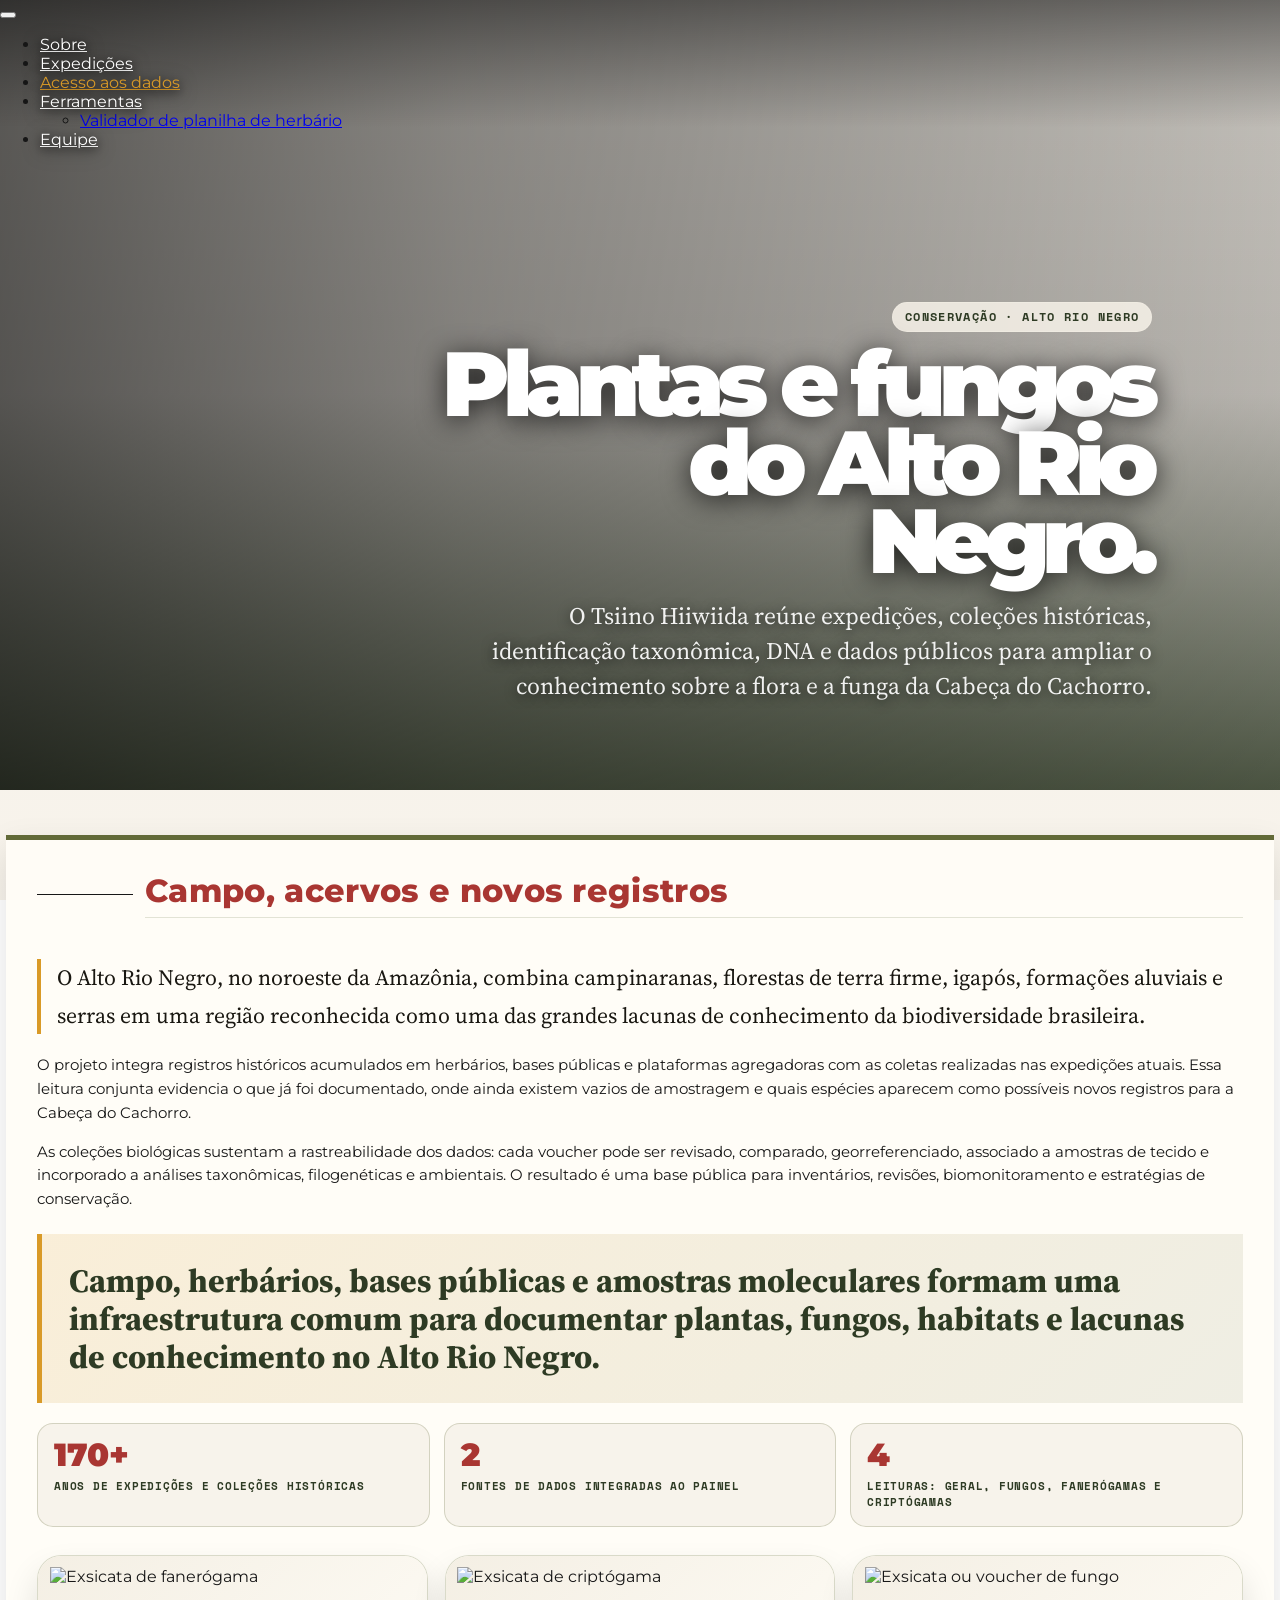
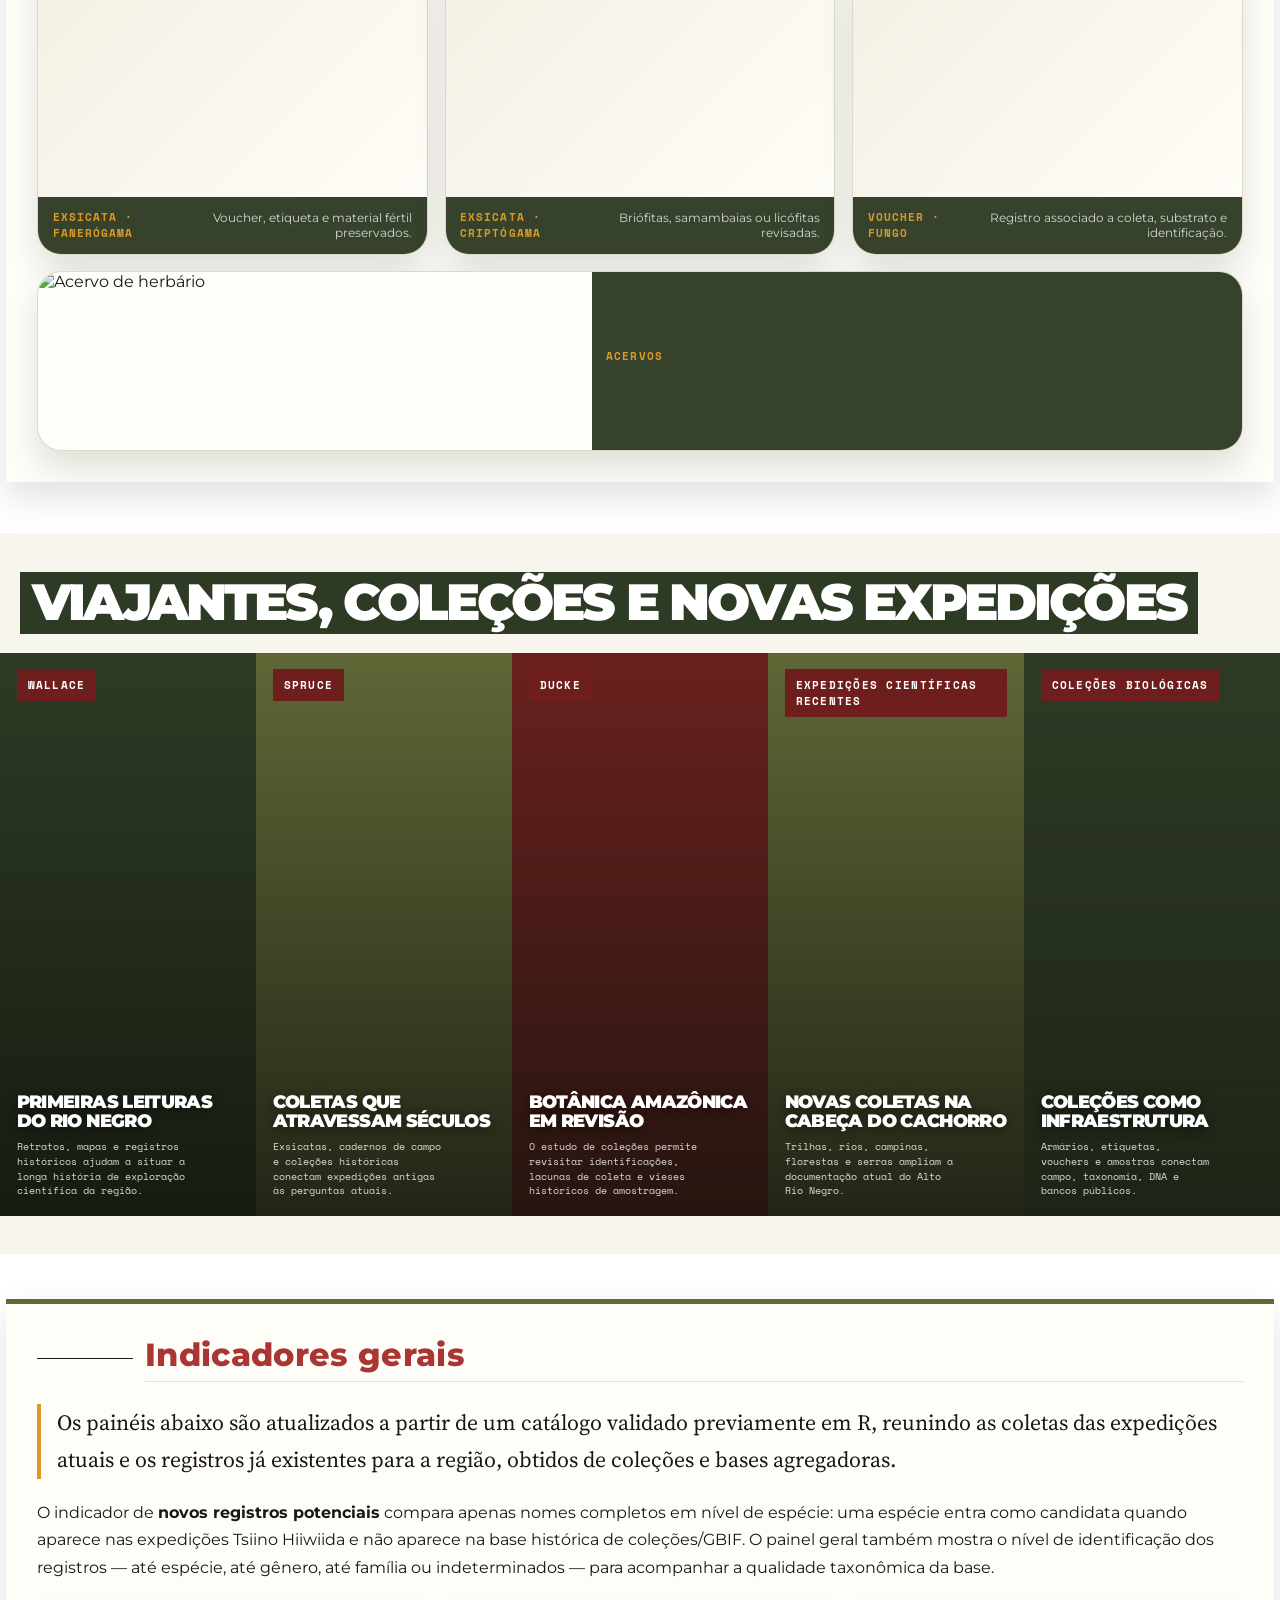
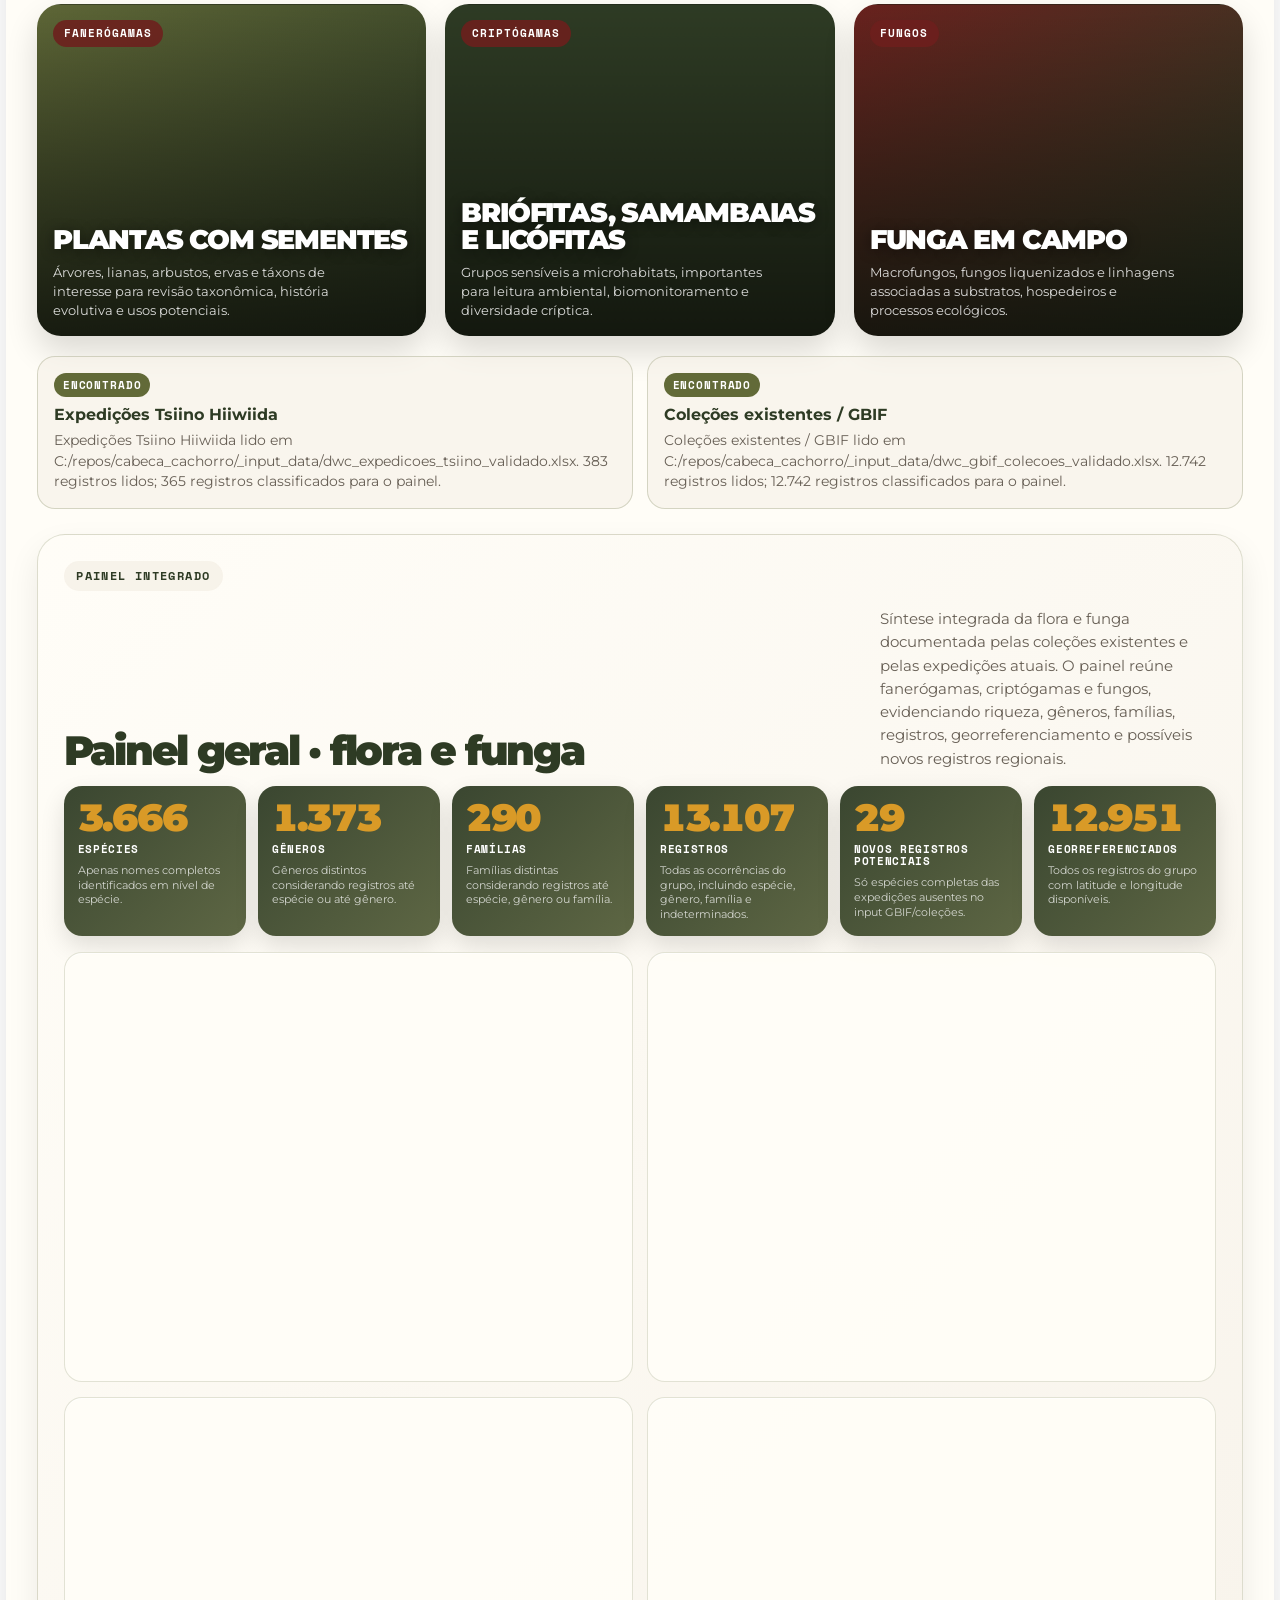
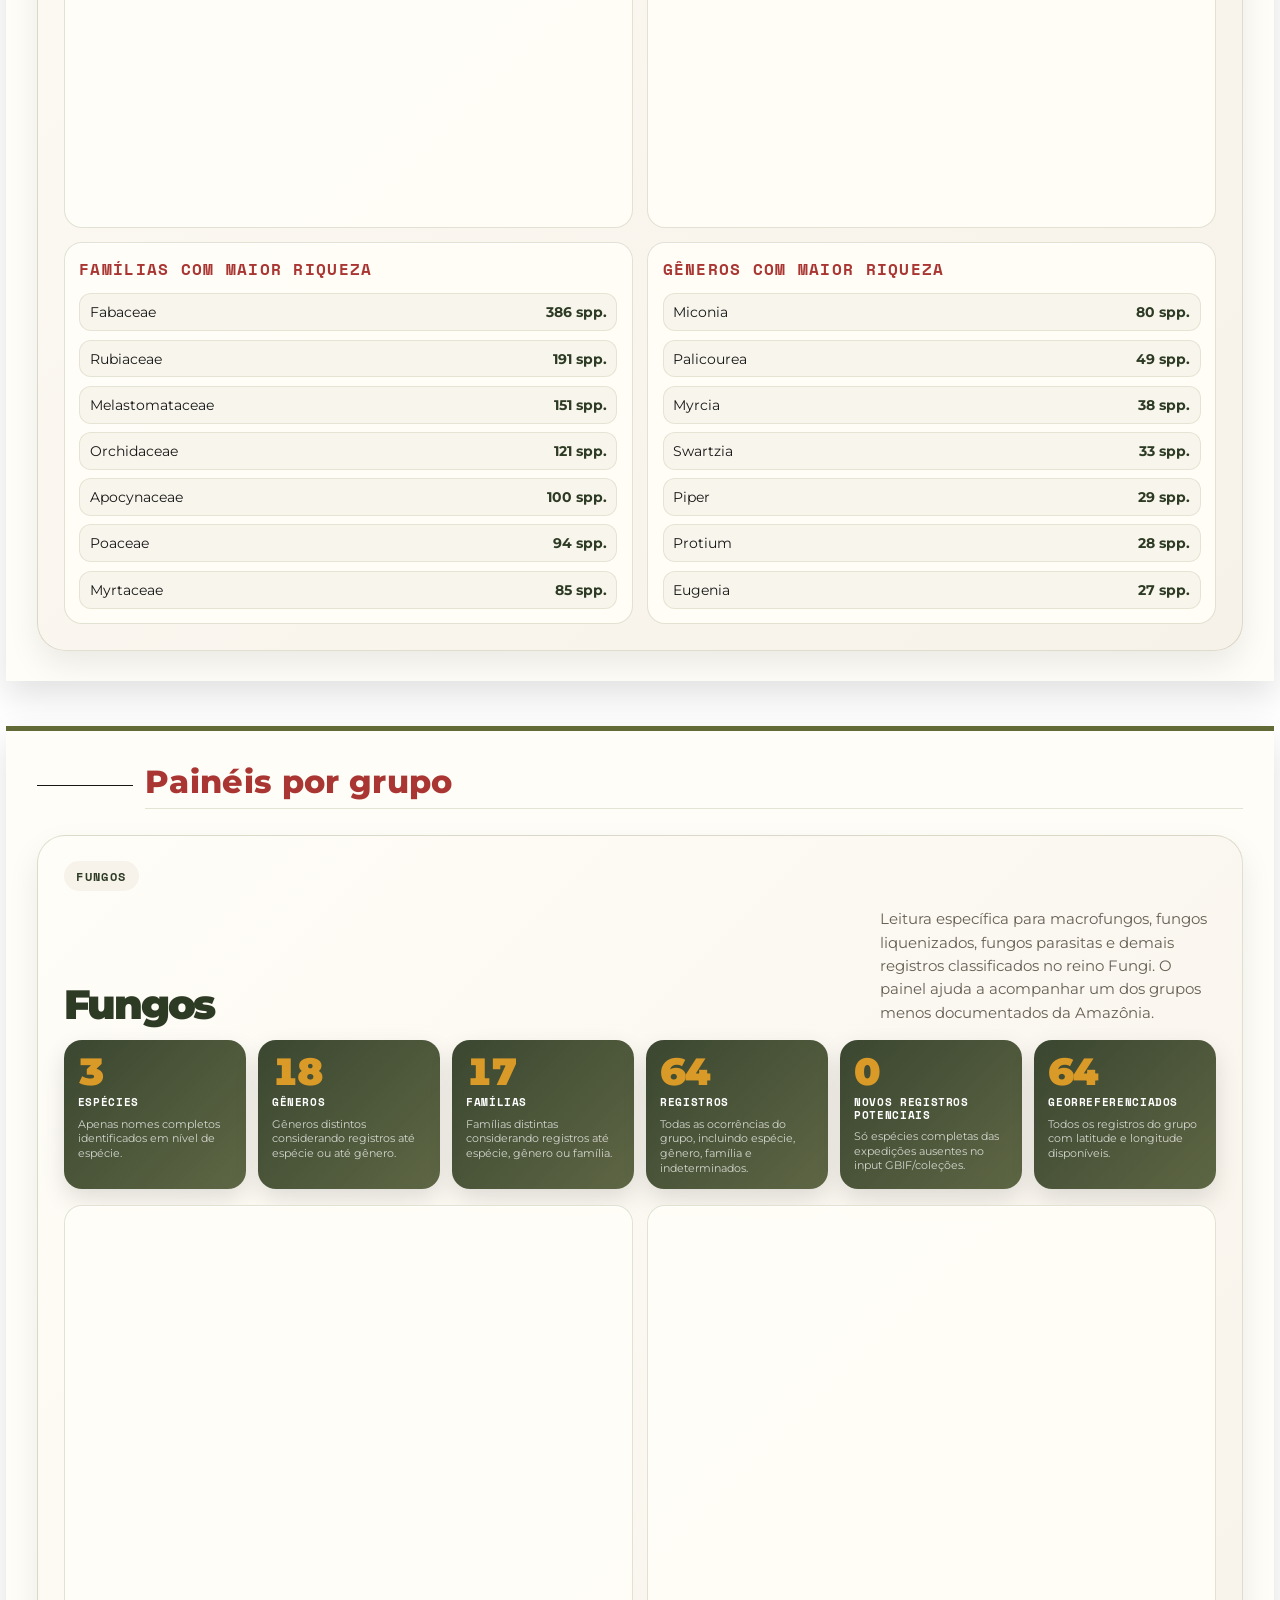
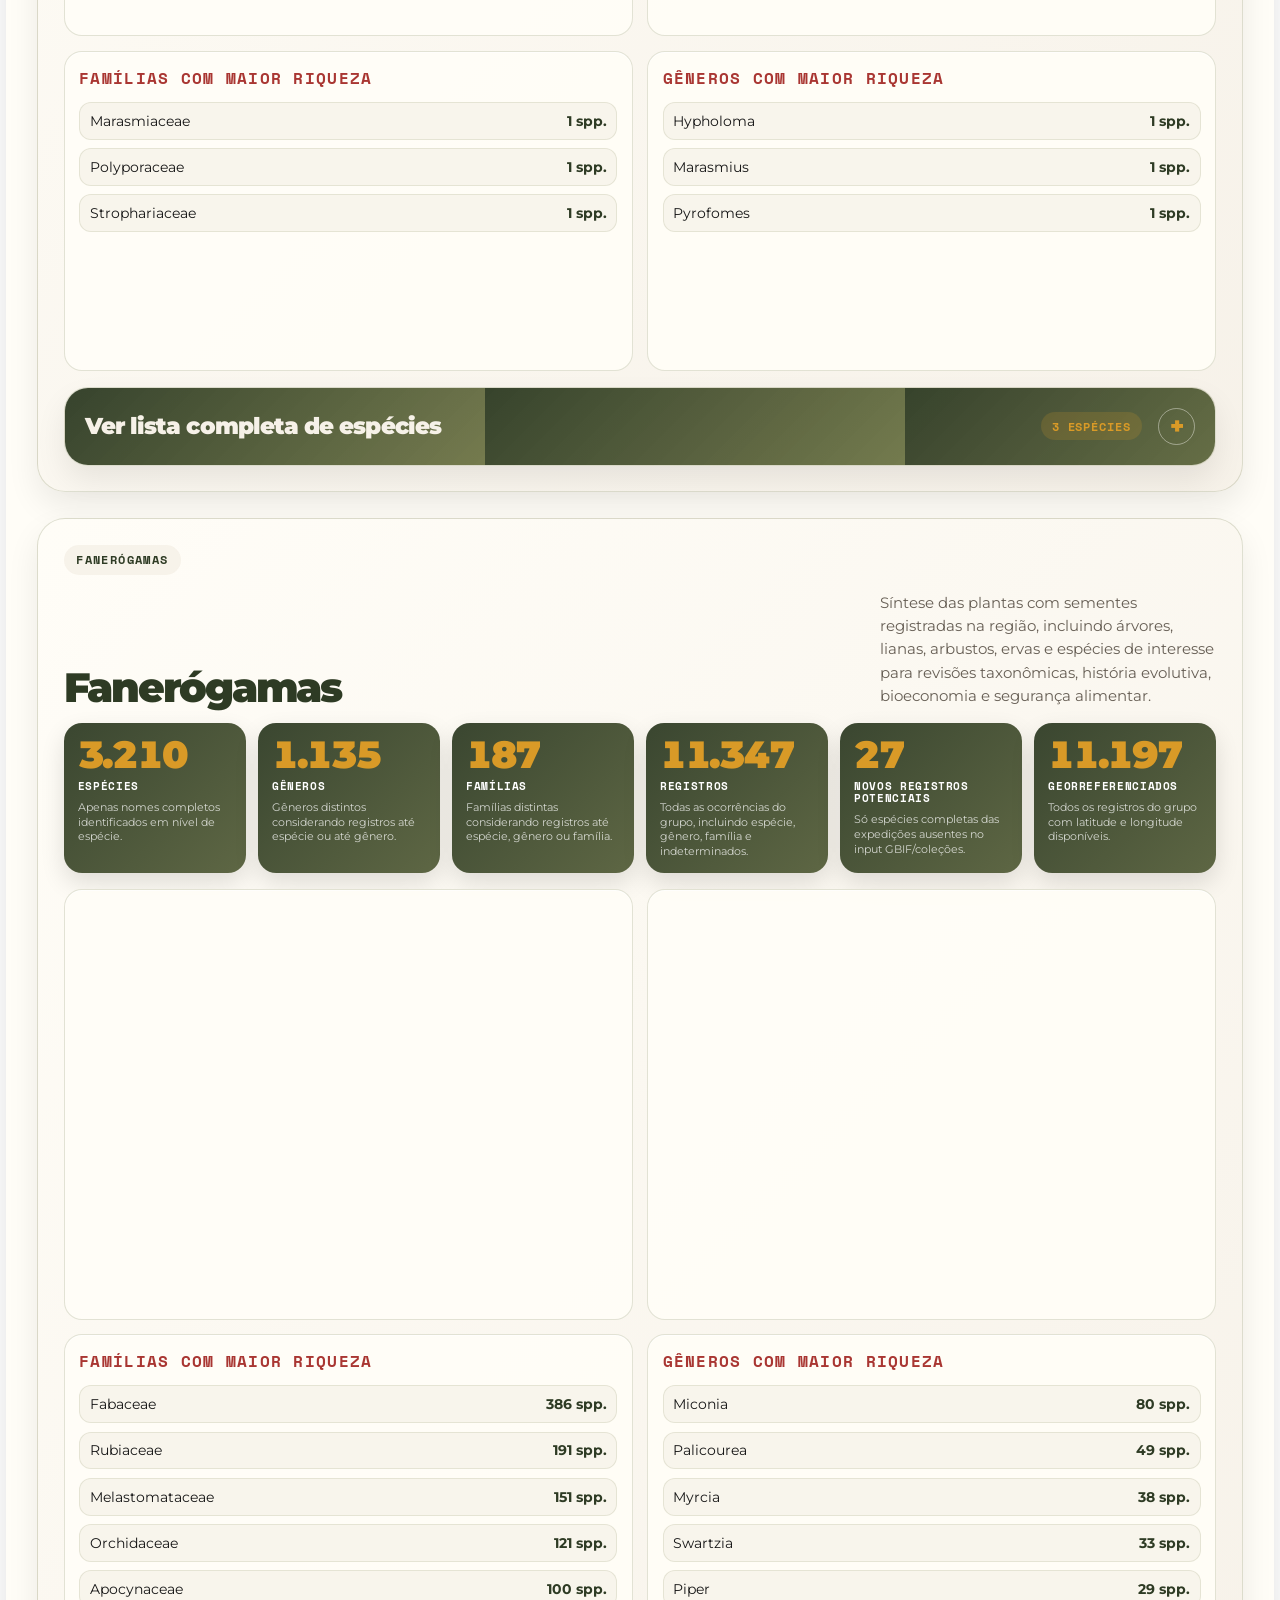
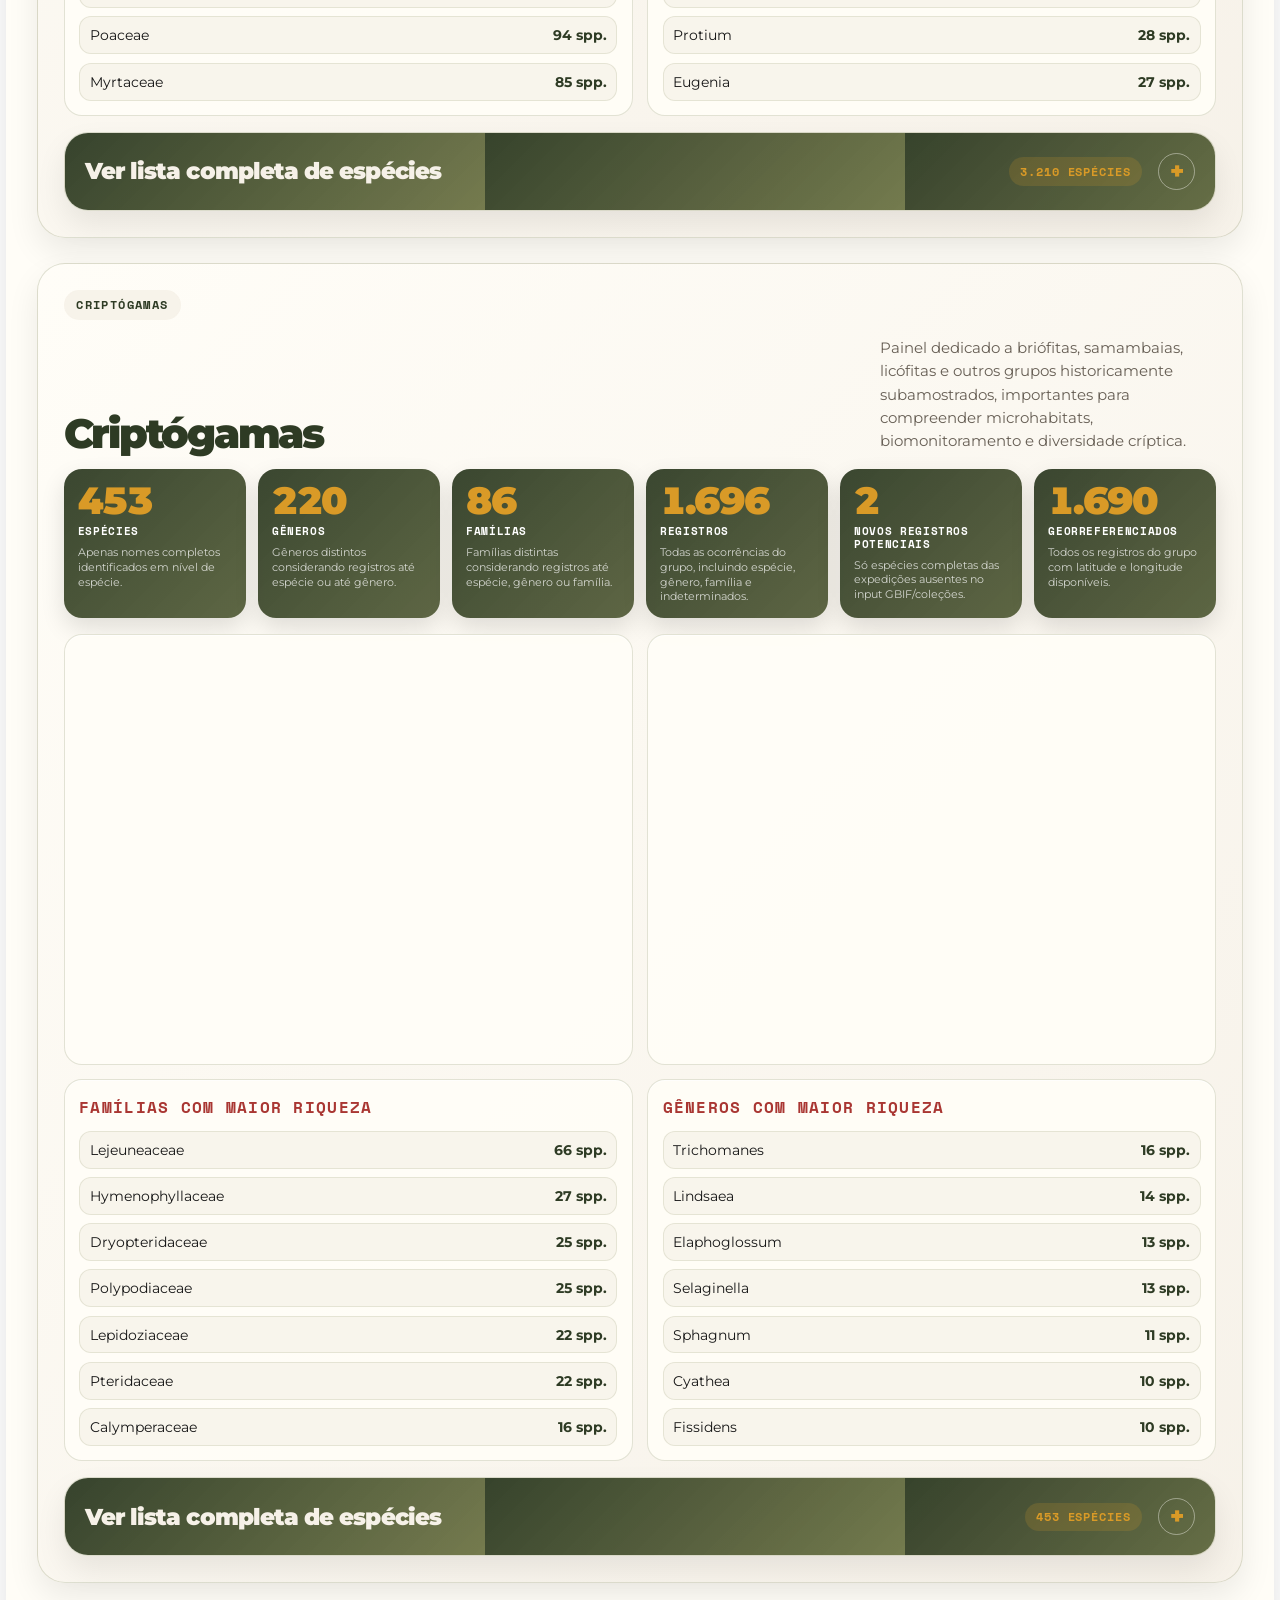
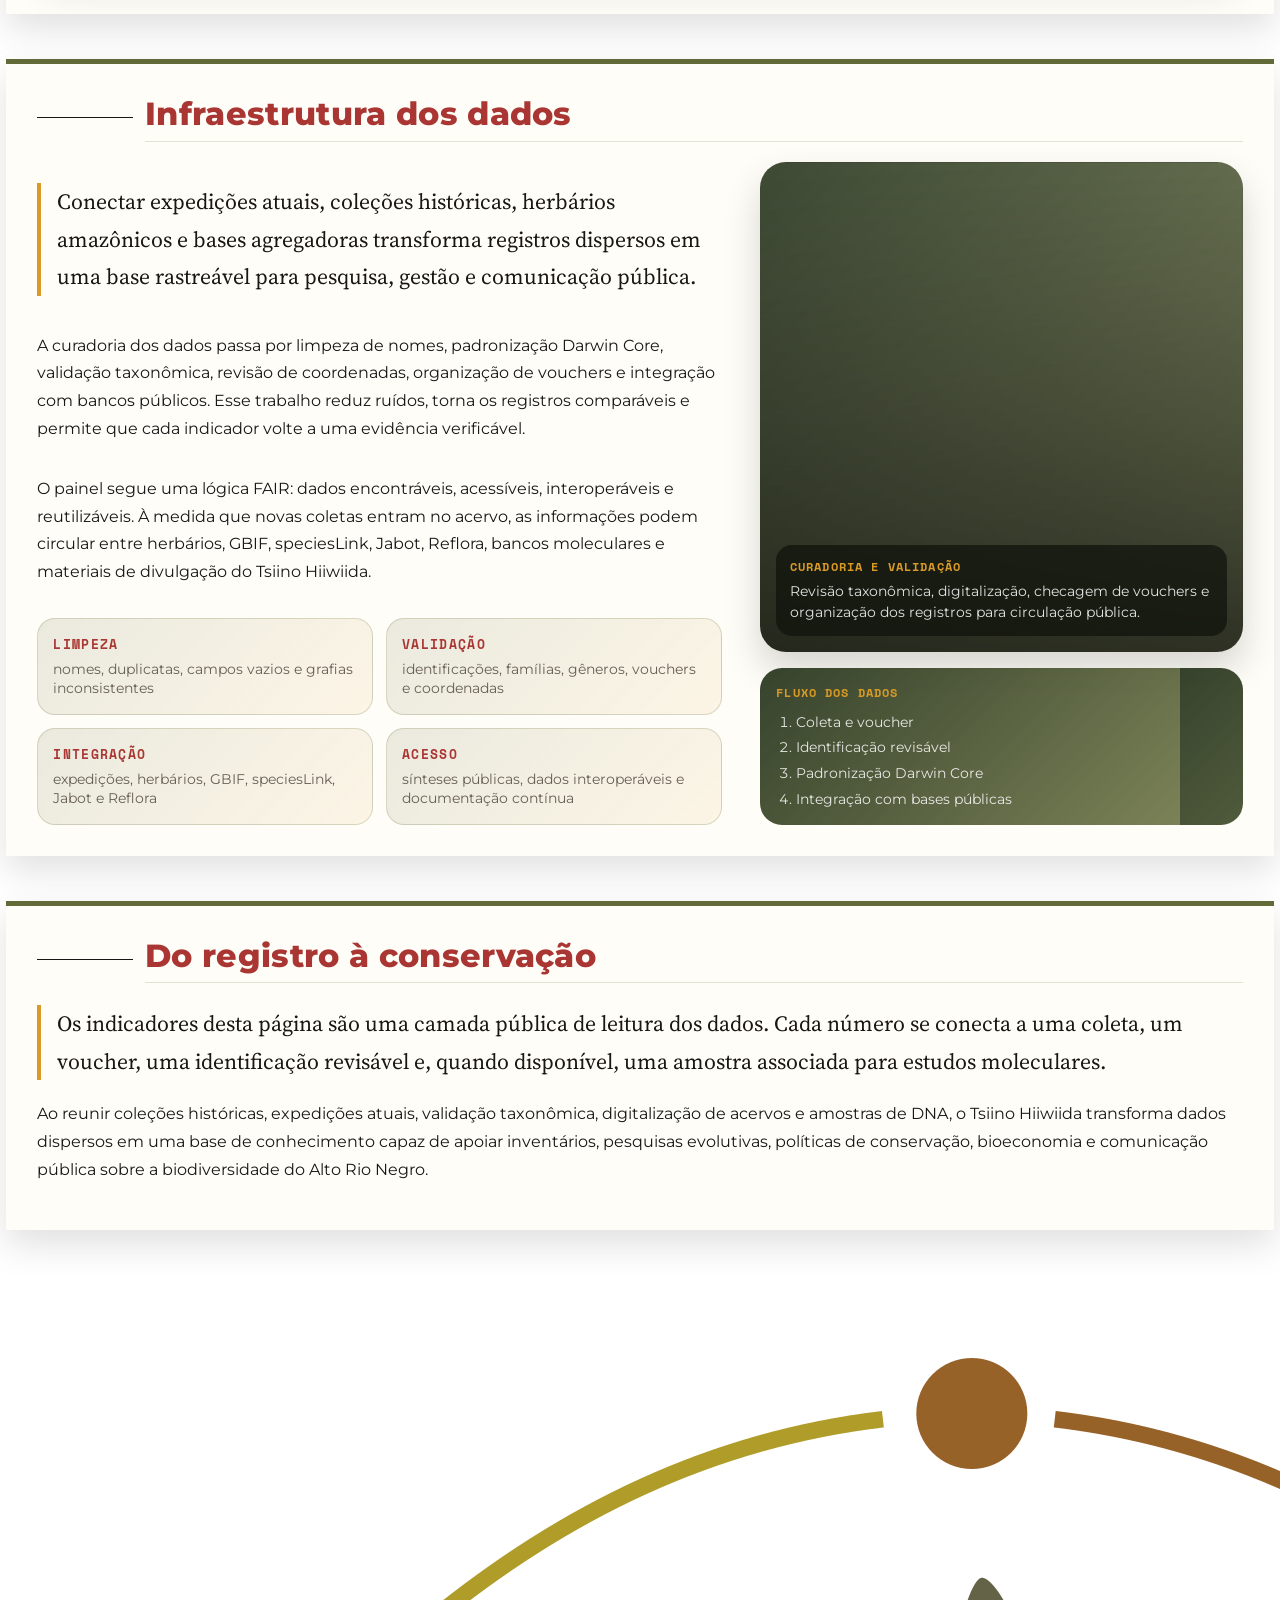
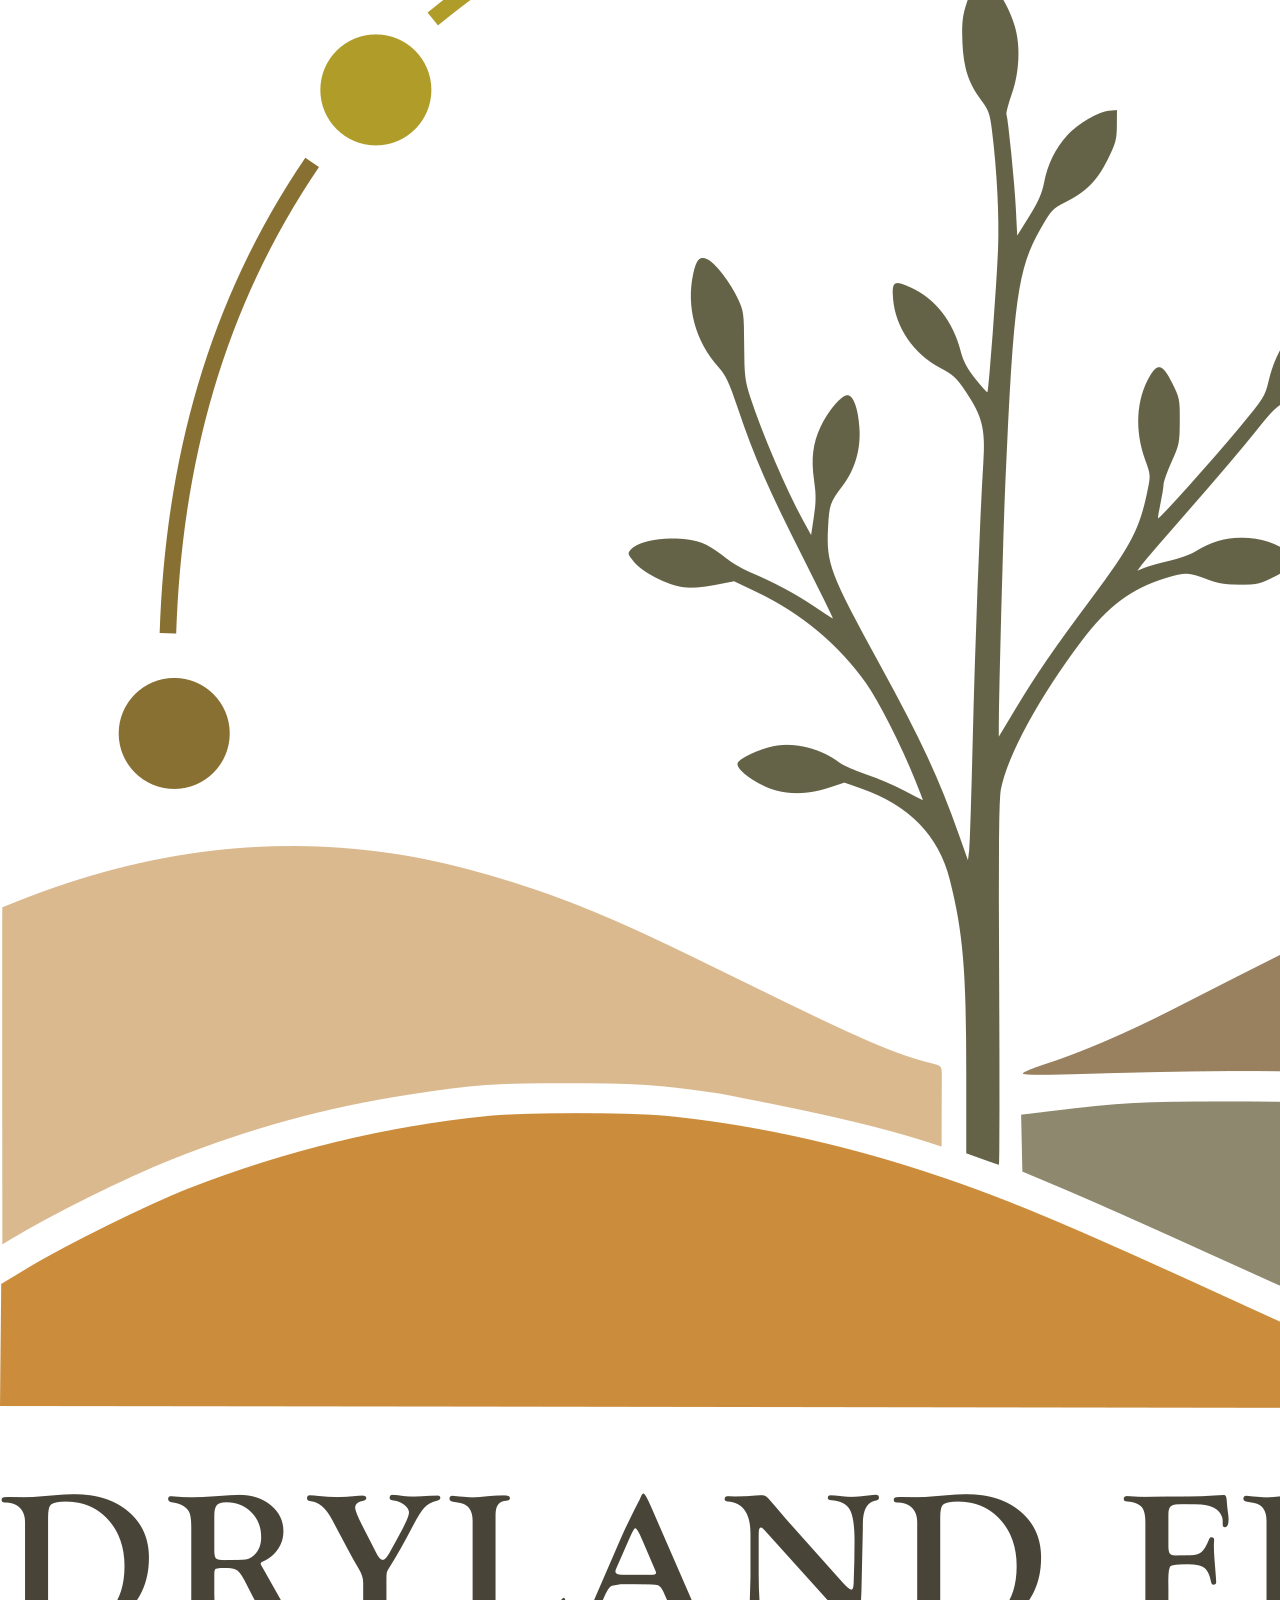
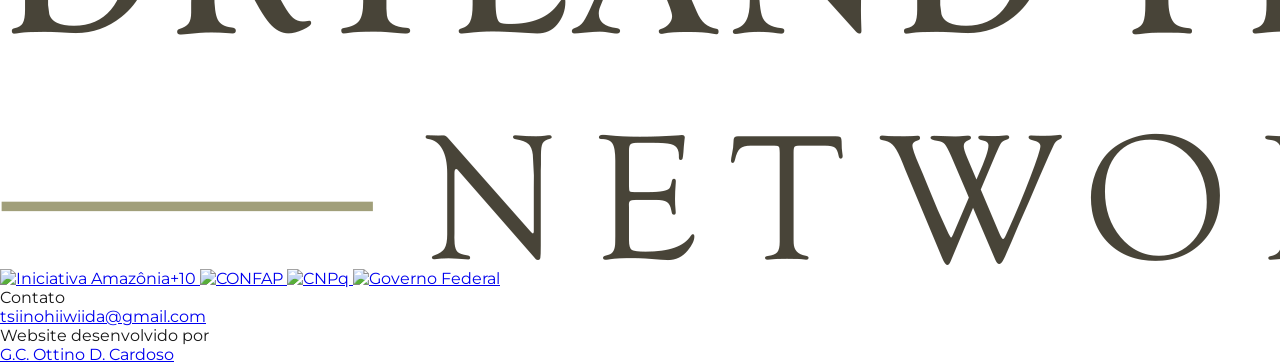
==== docs/acesso/index.html @ be47cd1d "Fix Quarto script paths for GitHub Pages URL Co-authored-by: deborazuanny <90341710+deborazuanny@use" ====
<!DOCTYPE html>
<html xmlns="http://www.w3.org/1999/xhtml" lang="en" xml:lang="en"><head>

<meta charset="utf-8">
<meta name="generator" content="quarto-1.9.37">

<meta name="viewport" content="width=device-width, initial-scale=1.0, user-scalable=yes">


<title>Acesso aos dados - Tsiino Hiiwiida – Tsiino Hiwiida</title>
<style>
/* Default styles provided by pandoc.
** See https://pandoc.org/MANUAL.html#variables-for-html for config info.
*/
code{white-space: pre-wrap;}
span.smallcaps{font-variant: small-caps;}
div.columns{display: flex; gap: min(4vw, 1.5em);}
div.column{flex: auto; overflow-x: auto;}
div.hanging-indent{margin-left: 1.5em; text-indent: -1.5em;}
ul.task-list{list-style: none;}
ul.task-list li input[type="checkbox"] {
  width: 0.8em;
  margin: 0 0.8em 0.2em -1em; /* quarto-specific, see https://github.com/quarto-dev/quarto-cli/issues/4556 */ 
  vertical-align: middle;
}
</style>


<script src="../site_libs/quarto-nav/quarto-nav.js"></script>
<script src="../site_libs/quarto-nav/headroom.min.js"></script>
<link href="../figures/DFN_logo.png" rel="icon" type="image/png">
<script src="../site_libs/clipboard/clipboard.min.js"></script>
<script src="../site_libs/quarto-html/quarto.js" type="module"></script>
<script src="../site_libs/quarto-html/tabsets/tabsets.js" type="module"></script>
<script src="../site_libs/quarto-html/popper.min.js"></script>
<script src="../site_libs/quarto-html/tippy.umd.min.js"></script>
<script src="../site_libs/quarto-html/anchor.min.js"></script>
<link href="../site_libs/quarto-html/tippy.css" rel="stylesheet">
<link href="../site_libs/quarto-html/quarto-syntax-highlighting-7f8f88aac4f3542376d5c11b86a4c14d.css" rel="stylesheet" id="quarto-text-highlighting-styles">
<script src="../site_libs/bootstrap/bootstrap.min.js"></script>
<link href="../site_libs/bootstrap/bootstrap-icons.css" rel="stylesheet">
<link href="../site_libs/bootstrap/bootstrap-d8710e480f3b49ae2d124b0e9e9981a1.min.css" rel="stylesheet" append-hash="true" id="quarto-bootstrap" data-mode="light">
<script id="quarto-search-options" type="application/json">{
  "language": {
    "search-no-results-text": "No results",
    "search-matching-documents-text": "matching documents",
    "search-copy-link-title": "Copy link to search",
    "search-hide-matches-text": "Hide additional matches",
    "search-more-match-text": "more match in this document",
    "search-more-matches-text": "more matches in this document",
    "search-clear-button-title": "Clear",
    "search-text-placeholder": "",
    "search-detached-cancel-button-title": "Cancel",
    "search-submit-button-title": "Submit",
    "search-label": "Search"
  }
}</script>
 <!-- Google Tag Manager -->
 <script>(function(w,d,s,l,i){w[l]=w[l]||[];w[l].push({'gtm.start': new Date().getTime(),event:'gtm.js'});var f=d.getElementsByTagName(s)[0],j=d.createElement(s),dl=l!='dataLayer'?'&l='+l:'';j.async=true;j.src='https://www.googletagmanager.com/gtm.js?id='+i+dl;f.parentNode.insertBefore(j,f);})(window,document,'script','dataLayer','GTM-KHBDBW7');</script>
 <!-- End Google Tag Manager -->
 
<link href="../site_libs/htmltools-fill-0.5.8.1/fill.css" rel="stylesheet">

<script src="../site_libs/htmlwidgets-1.6.4/htmlwidgets.js"></script>

<script src="../site_libs/plotly-binding-4.11.0/plotly.js"></script>

<script src="../site_libs/typedarray-0.1/typedarray.min.js"></script>

<script src="../site_libs/jquery-3.5.1/jquery.min.js"></script>

<link href="../site_libs/crosstalk-1.2.2/css/crosstalk.min.css" rel="stylesheet">

<script src="../site_libs/crosstalk-1.2.2/js/crosstalk.min.js"></script>

<link href="../site_libs/plotly-htmlwidgets-css-2.11.1/plotly-htmlwidgets.css" rel="stylesheet">

<script src="../site_libs/plotly-main-2.11.1/plotly-latest.min.js"></script>



<link rel="stylesheet" href="../styles.css">
</head>

<body class="nav-fixed quarto-light">

<div id="quarto-search-results"></div>
  <header id="quarto-header" class="headroom fixed-top">
    <nav class="navbar navbar-expand-lg " data-bs-theme="dark">
      <div class="navbar-container container-fluid">
      <div class="navbar-brand-container mx-auto">
    <a href="../index.html" class="navbar-brand navbar-brand-logo">
    <img src="../figures/DFN_logo.png" alt="" class="navbar-logo light-content">
    <img src="../figures/DFN_logo.png" alt="" class="navbar-logo dark-content">
    </a>
    <a class="navbar-brand" href="../index.html">
    <span class="navbar-title">Tsiino Hiwiida</span>
    </a>
  </div>
          <button class="navbar-toggler" type="button" data-bs-toggle="collapse" data-bs-target="#navbarCollapse" aria-controls="navbarCollapse" role="menu" aria-expanded="false" aria-label="Toggle navigation" onclick="if (window.quartoToggleHeadroom) { window.quartoToggleHeadroom(); }">
  <span class="navbar-toggler-icon"></span>
</button>
          <div class="collapse navbar-collapse" id="navbarCollapse">
            <ul class="navbar-nav navbar-nav-scroll me-auto">
  <li class="nav-item">
    <a class="nav-link" href="../index.html"> 
<span class="menu-text">Sobre</span></a>
  </li>  
  <li class="nav-item">
    <a class="nav-link" href="../expedicoes/index.html"> 
<span class="menu-text">Expedições</span></a>
  </li>  
  <li class="nav-item">
    <a class="nav-link active" href="../acesso/index.html" aria-current="page"> 
<span class="menu-text">Acesso aos dados</span></a>
  </li>  
  <li class="nav-item dropdown ">
    <a class="nav-link dropdown-toggle" href="#" id="nav-menu-ferramentas" role="link" data-bs-toggle="dropdown" aria-expanded="false">
 <span class="menu-text">Ferramentas</span>
    </a>
    <ul class="dropdown-menu" aria-labelledby="nav-menu-ferramentas">    
        <li>
    <a class="dropdown-item" href="../ferramentas/validador-herbario/index.html">
 <span class="dropdown-text">Validador de planilha de herbário</span></a>
  </li>  
    </ul>
  </li>
  <li class="nav-item">
    <a class="nav-link" href="../team/index.html"> 
<span class="menu-text">Equipe</span></a>
  </li>  
</ul>
          </div> <!-- /navcollapse -->
            <div class="quarto-navbar-tools">
</div>
      </div> <!-- /container-fluid -->
    </nav>
</header>
<!-- content -->
<div id="quarto-content" class="quarto-container page-columns page-rows-contents page-layout-full page-navbar">
<!-- sidebar -->
<!-- margin-sidebar -->
    
<!-- main -->
<main class="content column-page" id="quarto-document-content">
<!-- Google Tag Manager (noscript) -->
 <noscript><iframe src="https://www.googletagmanager.com/ns.html?id=GTM-KHBDBW7" height="0" width="0" style="display:none;visibility:hidden"></iframe></noscript>
<!-- End Google Tag Manager (noscript) -->

<header id="title-block-header" class="quarto-title-block default">
<div class="quarto-title">
<h1 class="title">Acesso aos dados - Tsiino Hiiwiida</h1>
<p class="subtitle lead">Coleções, dados e conhecimento científico para apoiar a conservação da biodiversidade no Alto Rio Negro</p>
</div>



<div class="quarto-title-meta column-page">

    
  
    
  </div>
  


</header>


<link rel="preconnect" href="https://fonts.googleapis.com">
<link rel="preconnect" href="https://fonts.gstatic.com" crossorigin="">
<link href="https://fonts.googleapis.com/css2?family=Montserrat:wght@400;500;600;700;800;900&amp;family=Source+Serif+4:opsz,wght@8..60,400;8..60,600;8..60,700&amp;family=Space+Mono:wght@400;700&amp;display=swap" rel="stylesheet">

<style>
  :root{
    --red: #A93632;
    --red-dark: #6E1F1D;
    --green: #626A38;
    --green-dark: #2E3B24;
    --green-soft: #D7DDC5;
    --ochre: #D99A27;
    --cream: #F6F1E8;
    --paper: #FFFDF7;
    --ink: #171717;
    --muted: #675F55;
    --line: rgba(98,106,56,0.24);
  }

  *{ box-sizing: border-box; }
  html{ scroll-behavior: smooth; overflow-x: hidden; }

  body{
    overflow-x: hidden;
    margin: 0 !important;
    padding: 0 !important;
    background:
      linear-gradient(rgba(246,241,232,0.86), rgba(246,241,232,0.86)),
      url("../figures/tsiino_bg.png");
    background-repeat: repeat;
    background-size: min(720px, 100vw) auto;
    background-attachment: fixed;
    background-position: center top;
    font-family: 'Montserrat', Arial, sans-serif;
    color: var(--ink);
  }

  main.content, #quarto-content, main, .page-columns, .page-layout-full, .content{
    width: 100vw !important;
    max-width: 100vw !important;
    background: transparent;
    margin: 0 !important;
    padding-left: 0 !important;
    padding-right: 0 !important;
    padding-top: 0 !important;
    padding-bottom: 4rem;
    overflow-x: hidden !important;
  }

  .page-columns{ display: block !important; }
  .quarto-title-block{ display: none !important; }

  #quarto-header{
    position: absolute !important;
    top: 0 !important;
    left: 0 !important;
    right: 0 !important;
    z-index: 10000 !important;
    background: transparent !important;
    border: 0 !important;
    box-shadow: none !important;
  }
  #quarto-header .navbar{ background: transparent !important; box-shadow: none !important; border: 0 !important; min-height: 76px; }
  #quarto-header::before{
    content: "";
    position: absolute;
    inset: 0 0 auto 0;
    height: 128px;
    background: linear-gradient(180deg, rgba(0,0,0,0.46) 0%, rgba(0,0,0,0.18) 60%, rgba(0,0,0,0) 100%);
    pointer-events: none;
    z-index: -1;
  }
  #quarto-header .navbar-brand{ display: none !important; }
  #quarto-header .navbar .nav-link,
  #quarto-header .navbar .nav-link:visited,
  #quarto-header .navbar svg,
  #quarto-header .navbar i,
  #quarto-header .navbar .bi,
  #quarto-header .quarto-navbar-tools a,
  #quarto-header .quarto-navbar-tools button,
  #quarto-header .aa-DetachedSearchButton,
  #quarto-header .aa-DetachedSearchButtonIcon,
  #quarto-header .quarto-color-scheme-toggle{
    color: #fff !important;
    fill: #fff !important;
    text-shadow: 0 2px 10px rgba(0,0,0,0.72);
    filter: drop-shadow(0 2px 8px rgba(0,0,0,0.55));
  }
  #quarto-header .navbar .nav-link.active,
  #quarto-header .navbar .nav-link:hover{ color: var(--ochre) !important; }

  .conservation-hero{
    position: relative;
    left: 50%;
    transform: translateX(-50%);
    width: 100vw;
    min-height: min(790px, 100svh);
    overflow: hidden;
    isolation: isolate;
    background:
      linear-gradient(90deg, rgba(0,0,0,0.58) 0%, rgba(0,0,0,0.36) 36%, rgba(0,0,0,0.10) 100%),
      linear-gradient(180deg, rgba(0,0,0,0.12) 0%, rgba(0,0,0,0.18) 50%, rgba(46,59,36,0.82) 100%),
      url("../figures/conservacao/conservacaotitlebg.png"),
      url("../figures/conservacaotitlebg.png");
    background-size: cover;
    background-position: center;
    color: #fff;
    display: grid;
    justify-items: end;
    align-items: end;
    padding: clamp(7rem, 14vh, 10rem) clamp(1rem, 5vw, 5.5rem) clamp(3rem, 7vh, 5rem);
  }

  .hero-inner{
    width: min(980px, 58vw);
    margin-left: auto;
    margin-right: clamp(1rem, 5vw, 6rem);
    display: block;
    text-align: right;
  }

  .hero-kicker, .eyebrow{
    display: inline-flex;
    width: max-content;
    max-width: 100%;
    align-items: center;
    border-radius: 999px;
    padding: 0.35rem 0.72rem;
    background: rgba(246,241,232,0.86);
    border: 1px solid rgba(246,241,232,0.36);
    color: var(--green-dark);
    font-family: 'Space Mono', monospace;
    font-size: 0.72rem;
    font-weight: 700;
    letter-spacing: 0.12em;
    text-transform: uppercase;
  }
  .conservation-hero .hero-kicker{ margin-left: auto; }
  .conservation-title{
    margin: 0.85rem 0 0;
    color: #fff;
    font-family: 'Montserrat', Arial, sans-serif;
    max-width: 940px;
    text-align: right;
    font-size: clamp(4.2rem, 7.1vw, 7.35rem);
    line-height: 0.86;
    font-weight: 900;
    letter-spacing: -0.082em;
    text-shadow: 0 4px 28px rgba(0,0,0,0.72);
  }
  .conservation-title .title-line{ display: block; }
  .conservation-title .title-nowrap{ white-space: nowrap; }
  .hero-deck{
    margin-top: 1.15rem;
    margin-left: auto;
    max-width: 720px;
    text-align: right;
    color: rgba(255,255,255,0.92);
    font-family: 'Source Serif 4', Georgia, serif;
    font-size: clamp(1.18rem, 2vw, 1.48rem);
    line-height: 1.48;
    text-shadow: 0 2px 12px rgba(0,0,0,0.70);
  }

  .content-card, .results-section, #introducao.content-card.intro-wide-card{
    width: min(1240px, calc(100vw - 2rem)) !important;
    max-width: calc(100vw - 2rem) !important;
    margin: 2.8rem auto 0 auto !important;
    padding: clamp(1.25rem, 2.4vw, 2.25rem);
    background: rgba(255,253,247,0.96);
    box-shadow: 0 15px 34px rgba(0,0,0,0.12);
    position: relative;
    z-index: 2;
    border-top: 5px solid var(--green);
    overflow: hidden;
    transform: none !important;
    left: auto !important;
  }

  .section-title{
    display: grid;
    grid-template-columns: 96px 1fr;
    gap: 0.75rem;
    align-items: center;
    margin-bottom: 1.25rem;
  }
  .section-title::before{ content: ""; display: block; height: 1px; background: var(--ink); }
  .section-title h2{
    margin: 0;
    padding-bottom: 0.45rem;
    border-bottom: 1px solid rgba(98,106,56,0.18);
    font-size: clamp(1.28rem, 2.8vw, 2rem);
    font-weight: 800;
    color: var(--red);
    letter-spacing: 0.01em;
  }

  p{ font-family: 'Montserrat', Arial, sans-serif; font-size: 1rem; line-height: 1.74; color: var(--ink); }
  .lead{
    font-family: 'Source Serif 4', Georgia, serif !important;
    font-size: clamp(1.12rem, 2vw, 1.36rem) !important;
    line-height: 1.72 !important;
    color: #191711 !important;
    border-left: 4px solid var(--ochre);
    padding-left: 1rem;
    margin-bottom: 1.25rem !important;
  }
  .big-statement{
    margin-top: 1.4rem;
    padding: clamp(1.1rem, 2.4vw, 1.7rem);
    background: linear-gradient(135deg, rgba(217,154,39,0.15), rgba(98,106,56,0.10));
    border-left: 5px solid var(--ochre);
    color: var(--green-dark);
    font-family: 'Source Serif 4', Georgia, serif;
    font-weight: 800;
    font-size: clamp(1.28rem, 2.7vw, 2.05rem);
    line-height: 1.16;
  }

  #introducao .intro-layout-wide{
    display: grid;
    grid-template-columns: minmax(0, 0.92fr) minmax(0, 1fr);
    gap: clamp(1.1rem, 2.2vw, 2rem);
    align-items: start;
    min-width: 0;
    max-width: 100%;
  }
  #introducao .intro-copy{ min-width: 0; }
  #introducao .intro-copy p:not(.lead){ font-size: clamp(0.92rem, 0.98vw, 1rem); line-height: 1.62; }

  .mini-facts{ display: grid; grid-template-columns: repeat(3, minmax(0, 1fr)); gap: 0.85rem; margin-top: 1.25rem; }
  .mini-fact{ background: rgba(246,241,232,0.82); border: 1px solid var(--line); border-radius: 16px; padding: 1rem; }
  .mini-fact strong{ display: block; color: var(--red); font-size: clamp(1.4rem, 3vw, 2rem); line-height: 0.95; font-weight: 900; }
  .mini-fact span{ display: block; margin-top: 0.45rem; font-family: 'Space Mono', monospace; font-size: 0.68rem; font-weight: 700; letter-spacing: 0.07em; text-transform: uppercase; color: var(--green-dark); }

  .specimen-panel{
    display: grid;
    grid-template-columns: minmax(0, 1.25fr) minmax(0, 0.9fr);
    grid-template-rows: minmax(250px, 1fr) minmax(250px, 1fr) minmax(150px, 0.48fr);
    grid-template-areas: "fanero cripto" "fanero fungo" "herbario herbario";
    gap: clamp(0.8rem, 1.5vw, 1.05rem);
    min-width: 0;
    width: 100%;
    max-width: 100%;
  }
  .specimen-card, .herbarium-mini-card{ min-width: 0; border-radius: 24px; background: rgba(255,253,247,0.98); border: 1px solid rgba(98,106,56,0.24); box-shadow: 0 18px 34px rgba(0,0,0,0.12); overflow: hidden; }
  .specimen-card figure, .herbarium-mini-card figure{ margin: 0; width: 100%; height: 100%; display: grid; grid-template-rows: minmax(0, 1fr) auto; }
  .specimen-card img{ width: 100%; height: 100%; min-height: 0; object-fit: contain; object-position: center; display: block; background: linear-gradient(135deg, #f4efe4, #fffdf7); padding: clamp(0.5rem, 0.9vw, 0.85rem); }
  .specimen-card figcaption, .herbarium-mini-card figcaption{ display: flex; align-items: center; justify-content: space-between; gap: 0.7rem; padding: 0.78rem 0.9rem; background: rgba(46,59,36,0.96); color: #fff; }
  .specimen-card figcaption b, .herbarium-mini-card figcaption b{ color: var(--ochre); font-family: 'Space Mono', monospace; font-size: 0.68rem; letter-spacing: 0.10em; text-transform: uppercase; }
  .specimen-card figcaption span, .herbarium-mini-card figcaption span{ color: rgba(255,255,255,0.78); font-size: 0.78rem; line-height: 1.25; text-align: right; }
  .specimen-card.fanero{ grid-area: fanero; }
  .specimen-card.cripto{ grid-area: cripto; }
  .specimen-card.fungo{ grid-area: fungo; }
  .herbarium-mini-card{ grid-area: herbario; }
  .herbarium-mini-card figure{ grid-template-columns: minmax(0, 0.46fr) minmax(0, 0.54fr); grid-template-rows: 1fr; }
  .herbarium-mini-card img{ width: 100%; height: 100%; min-height: 160px; object-fit: cover; object-position: center; display: block; }
  .herbarium-mini-card figcaption{ align-items: flex-start; justify-content: center; flex-direction: column; }
  .herbarium-mini-card figcaption span{ text-align: left; }

  .full-bleed-gallery{ width: 100vw; margin: 3.2rem 0 0 calc(50% - 50vw); background: rgba(246,241,232,0.72); padding: clamp(1.3rem, 3vw, 2.4rem) 0; overflow: hidden; }
  .gallery-title-wrap{ width: min(1240px, calc(100vw - 2rem)); margin: 0 auto 1.15rem auto; }
  .gallery-title{ display: inline-block; margin: 0; padding: 0.35rem 0.75rem 0.42rem; background: var(--green-dark); color: #fff; font-size: clamp(1.6rem, 4vw, 3.4rem); line-height: 0.98; font-weight: 900; letter-spacing: -0.055em; text-transform: uppercase; }
  .image-strip{ display: grid; grid-template-columns: repeat(5, minmax(0, 1fr)); min-height: clamp(520px, 44vw, 680px); width: 100%; }
  .image-card{ position: relative; min-height: clamp(520px, 44vw, 680px); overflow: hidden; padding: clamp(0.95rem, 1.3vw, 1.15rem); display: flex; flex-direction: column; justify-content: space-between; color: #fff; background: var(--image-overlay, linear-gradient(180deg, rgba(46,59,36,0.06), rgba(16,18,12,0.78))), var(--img), var(--tone, var(--green-dark)); background-size: cover; background-position: center; }
  .image-card .chip{ position: relative; z-index: 1; width: max-content; max-width: 100%; padding: 0.48rem 0.68rem; background: var(--red-dark); color: #fff; font-family: 'Space Mono', monospace; font-size: 0.66rem; font-weight: 700; letter-spacing: 0.12em; text-transform: uppercase; }
  .image-card .copy{ position: relative; z-index: 1; }
  .image-card h3{ margin: 0; color: #fff; font-size: clamp(0.98rem, 1.42vw, 1.36rem); line-height: 1.08; letter-spacing: -0.035em; font-weight: 900; text-transform: uppercase; text-shadow: 0 2px 12px rgba(0,0,0,0.45); }
  .image-card p{ margin: 0.55rem 0 0; max-width: 28ch; color: rgba(255,255,255,0.84); font-family: 'Space Mono', monospace; font-size: clamp(0.64rem, 0.78vw, 0.74rem); line-height: 1.45; }
  .image-card.clean-photo{ --image-overlay: linear-gradient(180deg, rgba(46,59,36,0.02), rgba(16,18,12,0.56)); }

  .indicator-photo-row{ display: grid; grid-template-columns: repeat(3, minmax(0, 1fr)); gap: clamp(0.8rem, 1.8vw, 1.2rem); margin: 1.35rem 0 1.2rem; }
  .indicator-photo-card{ min-height: clamp(260px, 26vw, 390px); position: relative; overflow: hidden; border-radius: 24px; padding: 1rem; display: flex; flex-direction: column; justify-content: flex-end; background: linear-gradient(180deg, rgba(46,59,36,0.08), rgba(15,18,11,0.86)), var(--img), linear-gradient(135deg, var(--tone), var(--green-dark)); background-size: cover; background-position: center; box-shadow: 0 16px 32px rgba(0,0,0,0.14); color: #fff; }
  .indicator-photo-card span{ position: absolute; top: 1rem; left: 1rem; width: max-content; max-width: calc(100% - 2rem); border-radius: 999px; padding: 0.35rem 0.65rem; background: rgba(110,31,29,0.88); color: #fff; font-family: 'Space Mono', monospace; font-size: 0.66rem; font-weight: 700; letter-spacing: 0.10em; text-transform: uppercase; }
  .indicator-photo-card h3{ margin: 0; color: #fff; font-size: clamp(1.18rem, 2.1vw, 2rem); line-height: 1; font-weight: 900; letter-spacing: -0.045em; text-transform: uppercase; text-shadow: 0 2px 14px rgba(0,0,0,0.45); }
  .indicator-photo-card p{ margin: 0.55rem 0 0; max-width: 34ch; color: rgba(255,255,255,0.84); font-family: 'Montserrat', Arial, sans-serif; font-size: 0.83rem; line-height: 1.45; }

  .dashboard-block{ margin-top: 1.6rem; padding: clamp(1rem, 2.4vw, 1.6rem); border-radius: 28px; background: linear-gradient(135deg, rgba(255,253,247,0.96), rgba(246,241,232,0.96)); border: 1px solid rgba(98,106,56,0.20); box-shadow: 0 14px 32px rgba(0,0,0,0.08); width: 100%; max-width: 100%; min-width: 0; }
  .dashboard-heading{ display: grid; grid-template-columns: minmax(0, 1fr) minmax(260px, 0.42fr); gap: 1rem; align-items: end; margin-bottom: 1rem; width: 100%; min-width: 0; }
  .dashboard-heading .eyebrow{ grid-column: 1 / -1; }
  .dashboard-heading h3{ margin: 0; color: var(--green-dark); font-size: clamp(1.6rem, 3.2vw, 2.7rem); font-weight: 900; letter-spacing: -0.055em; line-height: 0.98; }
  .dashboard-heading p{ margin: 0; color: var(--muted); font-size: 0.94rem; line-height: 1.55; }
  .kpi-grid{ display: grid; grid-template-columns: repeat(auto-fit, minmax(155px, 1fr)); gap: 0.75rem; margin: 1rem 0; width: 100%; min-width: 0; }
  .kpi-card{ min-height: 128px; border-radius: 18px; padding: 0.88rem; background: linear-gradient(135deg, rgba(46,59,36,0.94), rgba(98,106,56,0.86)), url("../figures/tsiino_bg.png"); background-size: 420px auto; color: #fff; box-shadow: 0 10px 24px rgba(0,0,0,0.12); display: flex; flex-direction: column; justify-content: flex-start; min-width: 0; }
  .kpi-card strong{ display: block; color: var(--ochre); font-size: clamp(1.75rem, 3vw, 2.7rem); line-height: 0.92; font-weight: 900; letter-spacing: -0.06em; font-variant-numeric: tabular-nums; }
  .kpi-card span{ display: block; margin-top: 0.45rem; font-family: 'Space Mono', monospace; font-size: 0.66rem; line-height: 1.18; font-weight: 700; text-transform: uppercase; letter-spacing: 0.06em; }
  .kpi-card p{ margin: 0.48rem 0 0 !important; color: rgba(255,255,255,0.75); font-size: 0.68rem !important; line-height: 1.35 !important; }
  .dashboard-visual-grid{ display: grid; grid-template-columns: repeat(2, minmax(0, 1fr)); gap: 0.9rem; margin-top: 0.9rem; width: 100%; max-width: 100%; min-width: 0; }
  .chart-card{ min-height: 320px; padding: 0.9rem; border-radius: 18px; background: rgba(255,253,247,0.94); border: 1px solid rgba(98,106,56,0.18); box-shadow: inset 0 1px 0 rgba(255,255,255,0.72); position: relative; overflow: hidden; width: 100%; max-width: 100%; min-width: 0; }
  .chart-card .js-plotly-plot, .chart-card .plotly, .chart-card .svg-container{ max-width: 100% !important; }
  .rank-card h4{ margin: 0 0 0.75rem; color: var(--red); font-size: 1rem; text-transform: uppercase; font-family: 'Space Mono', monospace; letter-spacing: 0.08em; }
  .rank-list{ list-style: none; padding: 0; margin: 0; display: grid; gap: 0.52rem; }
  .rank-list li{ display: flex; justify-content: space-between; gap: 0.8rem; padding: 0.56rem 0.62rem; border-radius: 12px; background: rgba(246,241,232,0.72); border: 1px solid rgba(98,106,56,0.13); font-size: 0.9rem; }
  .rank-list b{ color: var(--green-dark); white-space: nowrap; }
  .empty-state{ display: grid; place-items: center; min-height: 180px; padding: 1rem; border: 1px dashed rgba(169,54,50,0.32); border-radius: 14px; color: var(--muted); background: rgba(246,241,232,0.48); text-align: center; font-size: 0.9rem; line-height: 1.5; }

  .input-status-grid{ display: grid; grid-template-columns: repeat(2, minmax(0, 1fr)); gap: 0.85rem; margin-top: 1.1rem; }
  .input-file{ border-radius: 18px; padding: 1rem; border: 1px solid var(--line); background: rgba(246,241,232,0.66); }
  .input-file span{ display: inline-flex; margin-bottom: 0.45rem; border-radius: 999px; padding: 0.26rem 0.55rem; font-family: 'Space Mono', monospace; font-size: 0.66rem; text-transform: uppercase; font-weight: 700; letter-spacing: 0.08em; }
  .input-ok span{ background: var(--green); color: #fff; }
  .input-missing span{ background: rgba(169,54,50,0.12); color: var(--red-dark); }
  .input-note span{ background: rgba(217,154,39,0.18); color: var(--red-dark); }
  .input-file strong{ display: block; color: var(--green-dark); font-size: 1.02rem; }
  .input-file p{ margin: 0.4rem 0 0; font-size: 0.86rem; color: var(--muted); line-height: 1.48; }

  .species-drawer{ margin-top: 1rem; border-radius: 24px; overflow: hidden; border: 1px solid rgba(98,106,56,0.22); background: linear-gradient(135deg, rgba(255,253,247,0.98), rgba(246,241,232,0.88)); box-shadow: 0 14px 30px rgba(0,0,0,0.08); }
  .species-drawer summary{ list-style: none; cursor: pointer; display: flex; align-items: center; justify-content: space-between; gap: 1rem; padding: clamp(1rem, 2vw, 1.25rem); background: linear-gradient(135deg, rgba(46,59,36,0.96), rgba(98,106,56,0.88)), url("../figures/tsiino_bg.png"); background-size: 420px auto; color: var(--cream); }
  .species-drawer summary::-webkit-details-marker{ display: none; }
  .species-drawer summary::after{ content: "+"; display: inline-grid; place-items: center; width: 2.2rem; height: 2.2rem; flex: 0 0 auto; border-radius: 999px; border: 1px solid rgba(255,253,247,0.42); color: var(--ochre); font-size: 1.45rem; font-weight: 900; line-height: 1; transition: transform 0.2s ease, background 0.2s ease; }
  .species-drawer[open] summary::after{ content: "–"; transform: rotate(180deg); background: rgba(0,0,0,0.18); }
  .species-summary-label{ font-family: 'Montserrat', Arial, sans-serif; font-size: clamp(1.08rem, 2vw, 1.45rem); line-height: 1.05; font-weight: 900; letter-spacing: -0.04em; }
  .species-summary-count{ margin-left: auto; padding: 0.35rem 0.7rem; border-radius: 999px; background: rgba(217,154,39,0.18); color: var(--ochre); font-family: 'Space Mono', monospace; font-size: 0.72rem; font-weight: 800; letter-spacing: 0.08em; text-transform: uppercase; white-space: nowrap; }
  .species-drawer-panel{ padding: clamp(1rem, 2.4vw, 1.55rem); }
  .species-drawer-intro{ display: grid; grid-template-columns: minmax(0, 0.9fr) minmax(260px, 0.58fr); gap: 1rem; align-items: end; margin-bottom: 1rem; padding-bottom: 1rem; border-bottom: 1px solid rgba(98,106,56,0.18); }
  .species-drawer-intro h4{ margin: 0.7rem 0 0; color: var(--green-dark); font-size: clamp(1.5rem, 3vw, 2.35rem); line-height: 0.96; font-weight: 900; letter-spacing: -0.055em; }
  .species-drawer-intro p{ margin: 0; color: var(--muted); font-size: 0.9rem; line-height: 1.55; }
  .species-list-grid{ display: grid; grid-template-columns: repeat(3, minmax(0, 1fr)); gap: 0.72rem; max-height: min(70vh, 680px); overflow: auto; padding-right: 0.25rem; scrollbar-color: var(--green) rgba(98,106,56,0.12); }
  .species-list-card{ min-width: 0; padding: 0.85rem 0.9rem; border-radius: 16px; background: rgba(255,253,247,0.94); border: 1px solid rgba(98,106,56,0.18); box-shadow: 0 8px 18px rgba(0,0,0,0.045); }
  .species-family-line{ display: flex; align-items: center; justify-content: space-between; gap: 0.6rem; margin-bottom: 0.45rem; }
  .species-family-line span{ color: var(--green); font-family: 'Space Mono', monospace; font-size: 0.62rem; font-weight: 800; letter-spacing: 0.08em; text-transform: uppercase; overflow: hidden; text-overflow: ellipsis; white-space: nowrap; }
  .species-family-line b{ flex: 0 0 auto; border-radius: 999px; padding: 0.2rem 0.45rem; background: rgba(169,54,50,0.12); color: var(--red); font-family: 'Space Mono', monospace; font-size: 0.55rem; letter-spacing: 0.06em; text-transform: uppercase; }
  .species-list-card em{ display: block; color: var(--ink); font-family: 'Source Serif 4', Georgia, serif; font-size: 1.04rem; line-height: 1.22; font-weight: 700; }
  .species-list-card small{ display: block; margin-top: 0.5rem; color: var(--muted); font-family: 'Montserrat', Arial, sans-serif; font-size: 0.78rem; }
  .species-list-card.is-new{ border-color: rgba(169,54,50,0.32); background: radial-gradient(circle at 100% 0%, rgba(217,154,39,0.16), transparent 32%), rgba(255,253,247,0.98); }
  .species-drawer-empty{ margin-top: 1rem; padding: 1rem; border-radius: 18px; border: 1px dashed rgba(169,54,50,0.32); background: rgba(246,241,232,0.54); color: var(--muted); }

  .data-infra-layout{ display: grid; grid-template-columns: minmax(0, 1.05fr) minmax(360px, 0.74fr); gap: clamp(1.2rem, 3vw, 2.4rem); align-items: stretch; }
  .data-infra-copy{ min-width: 0; display: flex; flex-direction: column; }
  .data-principles{ display: grid; grid-template-columns: repeat(2, minmax(0, 1fr)); gap: 0.8rem; margin-top: auto; padding-top: 1rem; }
  .data-principles article{ border-radius: 18px; padding: 0.95rem; background: linear-gradient(135deg, rgba(98,106,56,0.13), rgba(217,154,39,0.08)); border: 1px solid rgba(98,106,56,0.22); }
  .data-principles b{ display: block; margin-bottom: 0.35rem; color: var(--red); font-size: 0.82rem; font-family: 'Space Mono', monospace; letter-spacing: 0.10em; text-transform: uppercase; }
  .data-principles span{ display: block; color: var(--muted); font-size: 0.86rem; line-height: 1.42; }
  .data-infra-visual{ display: grid; grid-template-rows: minmax(320px, 1fr) auto; gap: 1rem; min-height: 100%; }
  .data-photo-main{ min-height: 340px; border-radius: 26px; overflow: hidden; display: flex; align-items: flex-end; padding: 1rem; color: #fff; background: linear-gradient(180deg, rgba(46,59,36,0.04), rgba(16,18,12,0.76)), var(--img), linear-gradient(135deg, rgba(46,59,36,0.92), rgba(98,106,56,0.74)); background-size: cover; background-position: center; box-shadow: 0 18px 36px rgba(0,0,0,0.16); }
  .data-photo-main .caption{ width: 100%; border-radius: 16px; background: rgba(16,18,12,0.72); padding: 0.85rem; backdrop-filter: blur(6px); }
  .data-photo-main b, .data-flow-card span{ display: block; margin-bottom: 0.35rem; color: var(--ochre); font-family: 'Space Mono', monospace; font-size: 0.72rem; font-weight: 700; letter-spacing: 0.10em; text-transform: uppercase; }
  .data-photo-main span{ color: rgba(255,255,255,0.88); font-size: 0.9rem; line-height: 1.38; }
  .data-flow-card{ border-radius: 22px; padding: 1rem; background: linear-gradient(135deg, rgba(46,59,36,0.96), rgba(98,106,56,0.84)), url("../figures/tsiino_bg.png"); background-size: 420px auto; color: #fff; }
  .data-flow-card ol{ margin: 0.65rem 0 0; padding-left: 1.25rem; display: grid; gap: 0.35rem; }
  .data-flow-card li{ color: rgba(255,255,255,0.86); font-size: 0.9rem; line-height: 1.4; }

  .reveal{ opacity: 1; transform: none; }
  .js .reveal{ opacity: 0; transform: translateY(28px); transition: opacity 0.72s ease, transform 0.72s ease; }
  .js .reveal.is-visible{ opacity: 1; transform: translateY(0); }
  .js .chart-card .pielayer .slice path.surface{ transform-box: fill-box; transform-origin: center; transform: scale(0.04) rotate(-18deg); opacity: 0; transition: transform 1.05s cubic-bezier(.18,.78,.18,1), opacity 0.72s ease; }
  .js .chart-card.is-visible .pielayer .slice path.surface{ transform: scale(1) rotate(0deg); opacity: 1; }
  .js .chart-card .barlayer .trace path{ transform-box: fill-box; transform-origin: left center; transform: scaleX(0.02); opacity: 0.25; transition: transform 1.05s cubic-bezier(.18,.78,.18,1), opacity 0.75s ease; }
  .js .chart-card.is-visible .barlayer .trace path{ transform: scaleX(1); opacity: 1; }

  @media (max-width: 1360px){
    .content-card, .results-section, #introducao.content-card.intro-wide-card{ width: min(1120px, calc(100vw - 1rem)) !important; max-width: calc(100vw - 1rem) !important; }
    #introducao .intro-layout-wide{ grid-template-columns: 1fr; }
    .specimen-panel{ grid-template-columns: repeat(3, minmax(0, 1fr)); grid-template-rows: minmax(300px, 1fr) minmax(180px, 0.5fr); grid-template-areas: "fanero cripto fungo" "herbario herbario herbario"; }
  }
  @media (max-width: 1100px){
    .hero-inner{ width: min(760px, 72vw); }
    .conservation-title{ font-size: clamp(3.8rem, 8.8vw, 6.4rem); }
    .dashboard-visual-grid{ grid-template-columns: 1fr; }
    .chart-card{ min-height: 300px; }
    .image-strip{ grid-template-columns: repeat(2, minmax(0, 1fr)); min-height: auto; }
    .image-card{ min-height: clamp(430px, 58vw, 560px); }
    .indicator-photo-row{ grid-template-columns: 1fr; }
    .indicator-photo-card{ min-height: 340px; }
    .data-infra-layout{ grid-template-columns: 1fr; }
    .data-infra-visual{ grid-template-columns: minmax(0, 1fr) minmax(260px, 0.62fr); grid-template-rows: auto; }
  }
  @media (max-width: 900px){
    .dashboard-heading, .data-infra-visual{ grid-template-columns: 1fr; }
    .input-status-grid{ grid-template-columns: 1fr; }
  }
  @media (max-width: 760px){
    .content-card, .results-section, #introducao.content-card.intro-wide-card{ width: calc(100vw - 0.6rem) !important; max-width: calc(100vw - 0.6rem) !important; padding: 1.05rem; margin-top: 1.4rem !important; }
    .section-title{ grid-template-columns: 48px 1fr; }
    .conservation-hero{ min-height: 720px; padding: 7rem 1rem 2.5rem; justify-items: start; }
    .hero-inner{ width: 100%; margin-left: 0; margin-right: 0; text-align: left; }
    .conservation-hero .hero-kicker{ margin-left: 0; }
    .hero-deck{ margin-left: 0; max-width: 100%; text-align: left; }
    .conservation-title{ max-width: 100%; text-align: left; font-size: clamp(3.1rem, 16vw, 5rem); line-height: 0.88; }
    .conservation-title .title-nowrap{ white-space: normal; }
    .mini-facts{ grid-template-columns: 1fr; }
    .specimen-panel{ grid-template-columns: 1fr; grid-template-rows: auto; grid-template-areas: "fanero" "cripto" "fungo" "herbario"; }
    .specimen-card{ min-height: 360px; }
    .herbarium-mini-card figure{ grid-template-columns: 1fr; grid-template-rows: minmax(180px, 1fr) auto; }
    .image-strip{ grid-template-columns: 1fr; }
    .image-card{ min-height: 420px; }
    .species-drawer-intro{ grid-template-columns: 1fr; }
    .species-list-grid{ grid-template-columns: 1fr; max-height: 72vh; }
    .species-drawer summary{ align-items: flex-start; flex-direction: column; }
    .species-summary-count{ margin-left: 0; }
    .data-principles{ grid-template-columns: 1fr; }
    .rank-list li{ align-items: flex-start; flex-direction: column; gap: 0.25rem; }
  }
  @media (max-width: 440px){ .kpi-grid{ grid-template-columns: 1fr; } .kpi-card{ min-height: 104px; } }
  @media (prefers-reduced-motion: reduce){ html{ scroll-behavior: auto; } .js .reveal{ opacity: 1 !important; transform: none !important; transition: none !important; } }

  @media (max-width: 1280px){
    .content-card,
    .results-section,
    #introducao.content-card.intro-wide-card{
      width: calc(100vw - 0.8rem) !important;
      max-width: calc(100vw - 0.8rem) !important;
      margin-left: auto !important;
      margin-right: auto !important;
    }
  }
</style>
<section class="conservation-hero" aria-label="Abertura da página de conservação">
  <div class="hero-inner">
    <div class="hero-kicker reveal" data-reveal="">Conservação · Alto Rio Negro</div>
    <h1 class="reveal conservation-title" data-reveal="">
      <span class="title-line title-nowrap">Plantas e fungos</span>
      <span class="title-line">do Alto Rio Negro.</span>
    </h1>
    <p class="hero-deck reveal" data-reveal="">O Tsiino Hiiwiida reúne expedições, coleções históricas, identificação taxonômica, DNA e dados públicos para ampliar o conhecimento sobre a flora e a funga da Cabeça do Cachorro.</p>
  </div>
</section>
<section id="introducao" class="content-card intro-wide-card">
  <div class="section-title reveal" data-reveal="">
    <h2 class="anchored">Campo, acervos e novos registros</h2>
  </div>
  <div class="intro-layout-wide">
    <div class="intro-copy">
      <p class="lead reveal" data-reveal="">O Alto Rio Negro, no noroeste da Amazônia, combina campinaranas, florestas de terra firme, igapós, formações aluviais e serras em uma região reconhecida como uma das grandes lacunas de conhecimento da biodiversidade brasileira.</p>
      <p class="reveal" data-reveal="">O projeto integra registros históricos acumulados em herbários, bases públicas e plataformas agregadoras com as coletas realizadas nas expedições atuais. Essa leitura conjunta evidencia o que já foi documentado, onde ainda existem vazios de amostragem e quais espécies aparecem como possíveis novos registros para a Cabeça do Cachorro.</p>
      <p class="reveal" data-reveal="">As coleções biológicas sustentam a rastreabilidade dos dados: cada voucher pode ser revisado, comparado, georreferenciado, associado a amostras de tecido e incorporado a análises taxonômicas, filogenéticas e ambientais. O resultado é uma base pública para inventários, revisões, biomonitoramento e estratégias de conservação.</p>
      <div class="big-statement reveal" data-reveal="">Campo, herbários, bases públicas e amostras moleculares formam uma infraestrutura comum para documentar plantas, fungos, habitats e lacunas de conhecimento no Alto Rio Negro.</div>
      <div class="mini-facts">
        <div class="mini-fact reveal" data-reveal=""><strong>170+</strong><span>anos de expedições e coleções históricas</span></div>
        <div class="mini-fact reveal" data-reveal=""><strong>2</strong><span>fontes de dados integradas ao painel</span></div>
        <div class="mini-fact reveal" data-reveal=""><strong>4</strong><span>leituras: geral, fungos, fanerógamas e criptógamas</span></div>
      </div>
    </div>
    <div class="specimen-panel reveal" data-reveal="" aria-label="Exsicatas e acervos de referência">
      <article class="specimen-card fanero"><figure class="figure"><img src="../figures/conservacao/exsicata_fanerogama.jpg" alt="Exsicata de fanerógama" onerror="this.onerror=null; this.src='../figures/conservacao/exsicata.jpg';" class="figure-img"><figcaption><b>Exsicata · fanerógama</b><span>Voucher, etiqueta e material fértil preservados.</span></figcaption></figure></article>
      <article class="specimen-card cripto"><figure class="figure"><img src="../figures/conservacao/exsicata_criptogama.jpg" alt="Exsicata de criptógama" onerror="this.onerror=null; this.src='../figures/conservacao/herbario_detalhe.png';" class="figure-img"><figcaption><b>Exsicata · criptógama</b><span>Briófitas, samambaias ou licófitas revisadas.</span></figcaption></figure></article>
      <article class="specimen-card fungo"><figure class="figure"><img src="../figures/conservacao/exsicata_fungo.jpg" alt="Exsicata ou voucher de fungo" onerror="this.onerror=null; this.src='../figures/conservacao/exsicata.jpg';" class="figure-img"><figcaption><b>Voucher · fungo</b><span>Registro associado a coleta, substrato e identificação.</span></figcaption></figure></article>
      <article class="herbarium-mini-card"><figure class="figure"><img src="../figures/conservacao/herbario.png" alt="Acervo de herbário" class="figure-img"><figcaption><b>Acervos</b><span> </span></figcaption></figure></article>
    </div>
  </div>
</section>
<section class="full-bleed-gallery" aria-label="História visual das coletas no Alto Rio Negro">
  <div class="gallery-title-wrap reveal" data-reveal="">
    <h2 class="gallery-title anchored">Viajantes, coleções e novas expedições</h2>
  </div>
  <div class="image-strip">
    <article class="image-card reveal" data-reveal="" style="--img: url('../figures/conservacao/wallace.jpg'); --tone: #2E3B24;"><div class="chip">Wallace</div><div class="copy"><h3 class="anchored">Primeiras leituras do Rio Negro</h3><p>Retratos, mapas e registros históricos ajudam a situar a longa história de exploração científica da região.</p></div></article>
    <article class="image-card reveal" data-reveal="" style="--img: url('../figures/conservacao/spruce.jpg'); --tone: #626A38;"><div class="chip">Spruce</div><div class="copy"><h3 class="anchored">Coletas que atravessam séculos</h3><p>Exsicatas, cadernos de campo e coleções históricas conectam expedições antigas às perguntas atuais.</p></div></article>
    <article class="image-card reveal" data-reveal="" style="--img: url('../figures/conservacao/ducke.jpg'); --tone: #6E1F1D;"><div class="chip">Ducke</div><div class="copy"><h3 class="anchored">Botânica amazônica em revisão</h3><p>O estudo de coleções permite revisitar identificações, lacunas de coleta e vieses históricos de amostragem.</p></div></article>
    <article class="image-card reveal" data-reveal="" style="--img: url('../figures/conservacao/expedicao_recente.jpg'); --tone: #626A38;"><div class="chip">Expedições científicas recentes</div><div class="copy"><h3 class="anchored">Novas coletas na Cabeça do Cachorro</h3><p>Trilhas, rios, campinas, florestas e serras ampliam a documentação atual do Alto Rio Negro.</p></div></article>
    <article class="image-card clean-photo reveal" data-reveal="" style="--img: url('../figures/conservacao/herbario.png'); --tone: #2E3B24;"><div class="chip">Coleções biológicas</div><div class="copy"><h3 class="anchored">Coleções como infraestrutura</h3><p>Armários, etiquetas, vouchers e amostras conectam campo, taxonomia, DNA e bancos públicos.</p></div></article>
  </div>
</section>
<section id="resultados-indicadores" class="content-card results-section">
  <div class="section-title reveal" data-reveal="">
    <h2 class="anchored">Indicadores gerais</h2>
  </div>
  <p class="lead reveal" data-reveal="">Os painéis abaixo são atualizados a partir de um catálogo validado previamente em R, reunindo as coletas das expedições atuais e os registros já existentes para a região, obtidos de coleções e bases agregadoras.</p>
  <p class="reveal" data-reveal="">O indicador de <strong>novos registros potenciais</strong> compara apenas nomes completos em nível de espécie: uma espécie entra como candidata quando aparece nas expedições Tsiino Hiiwiida e não aparece na base histórica de coleções/GBIF. O painel geral também mostra o nível de identificação dos registros — até espécie, até gênero, até família ou indeterminados — para acompanhar a qualidade taxonômica da base.</p>
  <div class="indicator-photo-row reveal" data-reveal="" aria-label="Grupos biológicos monitorados nos indicadores">
    <article class="indicator-photo-card" style="--img: url('../figures/conservacao/fanerogama_campo.jpg'); --tone: #626A38;"><span>Fanerógamas</span><h3 class="anchored">Plantas com sementes</h3><p>Árvores, lianas, arbustos, ervas e táxons de interesse para revisão taxonômica, história evolutiva e usos potenciais.</p></article>
    <article class="indicator-photo-card" style="--img: url('../figures/conservacao/criptogama_campo.jpeg'); --tone: #2E3B24;"><span>Criptógamas</span><h3 class="anchored">Briófitas, samambaias e licófitas</h3><p>Grupos sensíveis a microhabitats, importantes para leitura ambiental, biomonitoramento e diversidade críptica.</p></article>
    <article class="indicator-photo-card" style="--img: url('../figures/conservacao/fungo_campo.jpg'); --tone: #6E1F1D;"><span>Fungos</span><h3 class="anchored">Funga em campo</h3><p>Macrofungos, fungos liquenizados e linhagens associadas a substratos, hospedeiros e processos ecológicos.</p></article>
  </div>
<div class="cell">
<div class="cell-output-display">
<div class="input-status-grid reveal" data-reveal="">
<div class="input-file input-ok">
<span>Encontrado</span>
<strong>Expedições Tsiino Hiiwiida</strong>
<p>Expedições Tsiino Hiiwiida lido em C:/repos/cabeca_cachorro/_input_data/dwc_expedicoes_tsiino_validado.xlsx. 383 registros lidos; 365 registros classificados para o painel.</p>
</div>
<div class="input-file input-ok">
<span>Encontrado</span>
<strong>Coleções existentes / GBIF</strong>
<p>Coleções existentes / GBIF lido em C:/repos/cabeca_cachorro/_input_data/dwc_gbif_colecoes_validado.xlsx. 12.742 registros lidos; 12.742 registros classificados para o painel.</p>
</div>
</div>
</div>
</div>
<div class="cell">
<div class="cell-output-display">
<section class="dashboard-block ">
<div class="dashboard-heading reveal" data-reveal="">
<span class="eyebrow">Painel integrado</span>
<h3 class="anchored">Painel geral · flora e funga</h3>
<p>Síntese integrada da flora e funga documentada pelas coleções existentes e pelas expedições atuais. O painel reúne fanerógamas, criptógamas e fungos, evidenciando riqueza, gêneros, famílias, registros, georreferenciamento e possíveis novos registros regionais.</p>
</div>
<div class="kpi-grid">
<div class="kpi-card reveal" data-reveal="">
<strong class="kpi-number" data-count-final="3666" data-final-text="3.666">3.666</strong>
<span>espécies</span>
<p>Apenas nomes completos identificados em nível de espécie.</p>
</div>
<div class="kpi-card reveal" data-reveal="">
<strong class="kpi-number" data-count-final="1373" data-final-text="1.373">1.373</strong>
<span>gêneros</span>
<p>Gêneros distintos considerando registros até espécie ou até gênero.</p>
</div>
<div class="kpi-card reveal" data-reveal="">
<strong class="kpi-number" data-count-final="290" data-final-text="290">290</strong>
<span>famílias</span>
<p>Famílias distintas considerando registros até espécie, gênero ou família.</p>
</div>
<div class="kpi-card reveal" data-reveal="">
<strong class="kpi-number" data-count-final="13107" data-final-text="13.107">13.107</strong>
<span>registros</span>
<p>Todas as ocorrências do grupo, incluindo espécie, gênero, família e indeterminados.</p>
</div>
<div class="kpi-card reveal" data-reveal="">
<strong class="kpi-number" data-count-final="29" data-final-text="29">29</strong>
<span>novos registros potenciais</span>
<p>Só espécies completas das expedições ausentes no input GBIF/coleções.</p>
</div>
<div class="kpi-card reveal" data-reveal="">
<strong class="kpi-number" data-count-final="12951" data-final-text="12.951">12.951</strong>
<span>georreferenciados</span>
<p>Todos os registros do grupo com latitude e longitude disponíveis.</p>
</div>
</div>
<div class="dashboard-visual-grid">
<div class="chart-card reveal" data-reveal="">
<div class="plotly html-widget html-fill-item" id="htmlwidget-6b6965d1c23622e120e8" style="width:100%;height:400px;"></div>
<script type="application/json" data-for="htmlwidget-6b6965d1c23622e120e8">{"x":{"visdat":{"69384d6e1012":["function () ","plotlyVisDat"]},"cur_data":"69384d6e1012","attrs":{"69384d6e1012":{"labels":{},"values":{},"hole":0.56000000000000005,"sort":false,"textinfo":"none","marker":{"colors":["#A93632","#626A38"],"line":{"color":"#FFFDF7","width":2}},"hovertemplate":"%{label}<br>%{value} registros<br>%{percent}<extra><\/extra>","alpha_stroke":1,"sizes":[10,100],"spans":[1,20],"type":"pie"}},"layout":{"margin":{"b":46,"l":16,"t":58,"r":16},"title":{"text":"Registros por fonte","font":{"size":14,"family":"Montserrat","color":"#2E3B24"}},"paper_bgcolor":"rgba(0,0,0,0)","plot_bgcolor":"rgba(0,0,0,0)","font":{"family":"Montserrat","color":"#171717"},"showlegend":true,"legend":{"orientation":"h","x":0,"y":-0.12},"hovermode":"closest"},"source":"A","config":{"modeBarButtonsToAdd":["hoverclosest","hovercompare"],"showSendToCloud":false,"displayModeBar":false,"responsive":true},"data":[{"labels":["Expedições","Coleções/GBIF"],"values":[365,12742],"hole":0.56000000000000005,"sort":false,"textinfo":"none","marker":{"color":"rgba(31,119,180,1)","colors":["#A93632","#626A38"],"line":{"color":"#FFFDF7","width":2}},"hovertemplate":["%{label}<br>%{value} registros<br>%{percent}<extra><\/extra>","%{label}<br>%{value} registros<br>%{percent}<extra><\/extra>"],"type":"pie","frame":null}],"highlight":{"on":"plotly_click","persistent":false,"dynamic":false,"selectize":false,"opacityDim":0.20000000000000001,"selected":{"opacity":1},"debounce":0},"shinyEvents":["plotly_hover","plotly_click","plotly_selected","plotly_relayout","plotly_brushed","plotly_brushing","plotly_clickannotation","plotly_doubleclick","plotly_deselect","plotly_afterplot","plotly_sunburstclick"],"base_url":"https://plot.ly"},"evals":[],"jsHooks":[]}</script>
</div>
<div class="chart-card reveal" data-reveal="">
<div class="plotly html-widget html-fill-item" id="htmlwidget-08904e4fa494682ad45b" style="width:100%;height:400px;"></div>
<script type="application/json" data-for="htmlwidget-08904e4fa494682ad45b">{"x":{"visdat":{"69384b816253":["function () ","plotlyVisDat"]},"cur_data":"69384b816253","attrs":{"69384b816253":{"labels":{},"values":{},"hole":0.57999999999999996,"sort":false,"textinfo":"percent","textposition":"inside","insidetextorientation":"radial","marker":{"colors":["#A93632","#D99A27","#626A38","#2E3B24"],"line":{"color":"#FFFDF7","width":2}},"hovertemplate":"%{label}<br>%{value} registros<br>%{percent}<extra><\/extra>","alpha_stroke":1,"sizes":[10,100],"spans":[1,20],"type":"pie"}},"layout":{"margin":{"b":64,"l":18,"t":82,"r":18},"title":{"text":"Nível de identificação dos registros","y":0.97999999999999998,"font":{"size":14,"family":"Montserrat","color":"#2E3B24"}},"uniformtext":{"minsize":10,"mode":"hide"},"paper_bgcolor":"rgba(0,0,0,0)","plot_bgcolor":"rgba(0,0,0,0)","font":{"family":"Montserrat","color":"#171717"},"showlegend":true,"legend":{"orientation":"h","x":0,"y":-0.14999999999999999},"hovermode":"closest"},"source":"A","config":{"modeBarButtonsToAdd":["hoverclosest","hovercompare"],"showSendToCloud":false,"displayModeBar":false,"responsive":true},"data":[{"labels":["Até espécie","Até gênero","Até família","Indeterminados"],"values":[9061,3026,838,182],"hole":0.57999999999999996,"sort":false,"textinfo":"percent","textposition":["inside","inside","inside","inside"],"insidetextorientation":"radial","marker":{"color":"rgba(31,119,180,1)","colors":["#A93632","#D99A27","#626A38","#2E3B24"],"line":{"color":"#FFFDF7","width":2}},"hovertemplate":["%{label}<br>%{value} registros<br>%{percent}<extra><\/extra>","%{label}<br>%{value} registros<br>%{percent}<extra><\/extra>","%{label}<br>%{value} registros<br>%{percent}<extra><\/extra>","%{label}<br>%{value} registros<br>%{percent}<extra><\/extra>"],"type":"pie","frame":null}],"highlight":{"on":"plotly_click","persistent":false,"dynamic":false,"selectize":false,"opacityDim":0.20000000000000001,"selected":{"opacity":1},"debounce":0},"shinyEvents":["plotly_hover","plotly_click","plotly_selected","plotly_relayout","plotly_brushed","plotly_brushing","plotly_clickannotation","plotly_doubleclick","plotly_deselect","plotly_afterplot","plotly_sunburstclick"],"base_url":"https://plot.ly"},"evals":[],"jsHooks":[]}</script>
</div>
<div class="chart-card reveal" data-reveal="">
<div class="plotly html-widget html-fill-item" id="htmlwidget-66ec13ea876caecf9ff8" style="width:100%;height:400px;"></div>
<script type="application/json" data-for="htmlwidget-66ec13ea876caecf9ff8">{"x":{"visdat":{"69388ee4094":["function () ","plotlyVisDat"]},"cur_data":"69388ee4094","attrs":{"69388ee4094":{"x":{},"y":{},"mode":"lines","line":{"color":"#A93632","width":3,"shape":"linear"},"fill":"tozeroy","fillcolor":"rgba(217,154,39,0.14)","hovertemplate":"%{x}<br>%{y} registros<extra><\/extra>","alpha_stroke":1,"sizes":[10,100],"spans":[1,20],"type":"scatter"}},"layout":{"margin":{"b":45,"l":55,"t":54,"r":24},"title":{"text":"Registros ao longo do tempo","font":{"size":14,"family":"Montserrat","color":"#2E3B24"}},"xaxis":{"domain":[0,1],"automargin":true,"title":"Ano","color":"#675F55","zeroline":false,"showgrid":false},"yaxis":{"domain":[0,1],"automargin":true,"title":"Registros","color":"#675F55","zeroline":false,"showgrid":false},"paper_bgcolor":"rgba(0,0,0,0)","plot_bgcolor":"rgba(0,0,0,0)","font":{"family":"Montserrat","color":"#171717"},"showlegend":false,"hovermode":"closest"},"source":"A","config":{"modeBarButtonsToAdd":["hoverclosest","hovercompare"],"showSendToCloud":false,"displayModeBar":false,"responsive":true},"data":[{"fillcolor":"rgba(217,154,39,0.14)","x":[1819,1820,1821,1822,1823,1824,1825,1826,1827,1828,1829,1830,1831,1832,1833,1834,1835,1836,1837,1838,1839,1840,1841,1842,1843,1844,1845,1846,1847,1848,1849,1850,1851,1852,1853,1854,1855,1856,1857,1858,1859,1860,1861,1862,1863,1864,1865,1866,1867,1868,1869,1870,1871,1872,1873,1874,1875,1876,1877,1878,1879,1880,1881,1882,1883,1884,1885,1886,1887,1888,1889,1890,1891,1892,1893,1894,1895,1896,1897,1898,1899,1900,1901,1902,1903,1904,1905,1906,1907,1908,1909,1910,1911,1912,1913,1914,1915,1916,1917,1918,1919,1920,1921,1922,1923,1924,1925,1926,1927,1928,1929,1930,1931,1932,1933,1934,1935,1936,1937,1938,1939,1940,1941,1942,1943,1944,1945,1946,1947,1948,1949,1950,1951,1952,1953,1954,1955,1956,1957,1958,1959,1960,1961,1962,1963,1964,1965,1966,1967,1968,1969,1970,1971,1972,1973,1974,1975,1976,1977,1978,1979,1980,1981,1982,1983,1984,1985,1986,1987,1988,1989,1990,1991,1992,1993,1994,1995,1996,1997,1998,1999,2000,2001,2002,2003,2004,2005,2006,2007,2008,2009,2010,2011,2012,2013,2014,2015,2016,2017,2018,2019,2020,2021,2022,2023,2024,2025,2026],"y":[7,0,0,0,1,0,0,0,0,0,0,0,1,0,0,0,0,0,0,0,1,1,0,0,0,0,0,0,0,0,0,72,200,171,48,36,6,0,2,0,0,0,0,0,2,1,0,0,0,0,0,0,0,0,0,1,0,0,0,0,0,0,0,8,2,0,0,2,0,2,0,0,1,0,0,0,0,0,1,0,0,2,1,1,0,0,45,1,2,12,1,3,4,4,3,0,0,0,0,3,0,0,0,0,24,1,2,1,1,29,88,13,55,56,1,1,40,103,10,0,0,0,16,35,3,33,62,22,278,94,1,10,7,94,3,0,3,1,5,2,202,11,12,73,77,9,194,80,48,3,1,3,572,3,44,39,238,23,54,252,373,26,21,8,9,81,30,44,883,51,30,8,78,14,29,74,40,405,67,310,178,69,14,10,48,28,112,57,44,11,35,3,81,519,160,44,29,78,321,15,34,27,7,224,2,336,374,88],"mode":"lines","line":{"color":"#A93632","width":3,"shape":"linear"},"fill":"tozeroy","hovertemplate":["%{x}<br>%{y} registros<extra><\/extra>","%{x}<br>%{y} registros<extra><\/extra>","%{x}<br>%{y} registros<extra><\/extra>","%{x}<br>%{y} registros<extra><\/extra>","%{x}<br>%{y} registros<extra><\/extra>","%{x}<br>%{y} registros<extra><\/extra>","%{x}<br>%{y} registros<extra><\/extra>","%{x}<br>%{y} registros<extra><\/extra>","%{x}<br>%{y} registros<extra><\/extra>","%{x}<br>%{y} registros<extra><\/extra>","%{x}<br>%{y} registros<extra><\/extra>","%{x}<br>%{y} registros<extra><\/extra>","%{x}<br>%{y} registros<extra><\/extra>","%{x}<br>%{y} registros<extra><\/extra>","%{x}<br>%{y} registros<extra><\/extra>","%{x}<br>%{y} registros<extra><\/extra>","%{x}<br>%{y} registros<extra><\/extra>","%{x}<br>%{y} registros<extra><\/extra>","%{x}<br>%{y} registros<extra><\/extra>","%{x}<br>%{y} registros<extra><\/extra>","%{x}<br>%{y} registros<extra><\/extra>","%{x}<br>%{y} registros<extra><\/extra>","%{x}<br>%{y} registros<extra><\/extra>","%{x}<br>%{y} registros<extra><\/extra>","%{x}<br>%{y} registros<extra><\/extra>","%{x}<br>%{y} registros<extra><\/extra>","%{x}<br>%{y} registros<extra><\/extra>","%{x}<br>%{y} registros<extra><\/extra>","%{x}<br>%{y} registros<extra><\/extra>","%{x}<br>%{y} registros<extra><\/extra>","%{x}<br>%{y} registros<extra><\/extra>","%{x}<br>%{y} registros<extra><\/extra>","%{x}<br>%{y} registros<extra><\/extra>","%{x}<br>%{y} registros<extra><\/extra>","%{x}<br>%{y} registros<extra><\/extra>","%{x}<br>%{y} registros<extra><\/extra>","%{x}<br>%{y} registros<extra><\/extra>","%{x}<br>%{y} registros<extra><\/extra>","%{x}<br>%{y} registros<extra><\/extra>","%{x}<br>%{y} registros<extra><\/extra>","%{x}<br>%{y} registros<extra><\/extra>","%{x}<br>%{y} registros<extra><\/extra>","%{x}<br>%{y} registros<extra><\/extra>","%{x}<br>%{y} registros<extra><\/extra>","%{x}<br>%{y} registros<extra><\/extra>","%{x}<br>%{y} registros<extra><\/extra>","%{x}<br>%{y} registros<extra><\/extra>","%{x}<br>%{y} registros<extra><\/extra>","%{x}<br>%{y} registros<extra><\/extra>","%{x}<br>%{y} registros<extra><\/extra>","%{x}<br>%{y} registros<extra><\/extra>","%{x}<br>%{y} registros<extra><\/extra>","%{x}<br>%{y} registros<extra><\/extra>","%{x}<br>%{y} registros<extra><\/extra>","%{x}<br>%{y} registros<extra><\/extra>","%{x}<br>%{y} registros<extra><\/extra>","%{x}<br>%{y} registros<extra><\/extra>","%{x}<br>%{y} registros<extra><\/extra>","%{x}<br>%{y} registros<extra><\/extra>","%{x}<br>%{y} registros<extra><\/extra>","%{x}<br>%{y} registros<extra><\/extra>","%{x}<br>%{y} registros<extra><\/extra>","%{x}<br>%{y} registros<extra><\/extra>","%{x}<br>%{y} registros<extra><\/extra>","%{x}<br>%{y} registros<extra><\/extra>","%{x}<br>%{y} registros<extra><\/extra>","%{x}<br>%{y} registros<extra><\/extra>","%{x}<br>%{y} registros<extra><\/extra>","%{x}<br>%{y} registros<extra><\/extra>","%{x}<br>%{y} registros<extra><\/extra>","%{x}<br>%{y} registros<extra><\/extra>","%{x}<br>%{y} registros<extra><\/extra>","%{x}<br>%{y} registros<extra><\/extra>","%{x}<br>%{y} registros<extra><\/extra>","%{x}<br>%{y} registros<extra><\/extra>","%{x}<br>%{y} registros<extra><\/extra>","%{x}<br>%{y} registros<extra><\/extra>","%{x}<br>%{y} registros<extra><\/extra>","%{x}<br>%{y} registros<extra><\/extra>","%{x}<br>%{y} registros<extra><\/extra>","%{x}<br>%{y} registros<extra><\/extra>","%{x}<br>%{y} registros<extra><\/extra>","%{x}<br>%{y} registros<extra><\/extra>","%{x}<br>%{y} registros<extra><\/extra>","%{x}<br>%{y} registros<extra><\/extra>","%{x}<br>%{y} registros<extra><\/extra>","%{x}<br>%{y} registros<extra><\/extra>","%{x}<br>%{y} registros<extra><\/extra>","%{x}<br>%{y} registros<extra><\/extra>","%{x}<br>%{y} registros<extra><\/extra>","%{x}<br>%{y} registros<extra><\/extra>","%{x}<br>%{y} registros<extra><\/extra>","%{x}<br>%{y} registros<extra><\/extra>","%{x}<br>%{y} registros<extra><\/extra>","%{x}<br>%{y} registros<extra><\/extra>","%{x}<br>%{y} registros<extra><\/extra>","%{x}<br>%{y} registros<extra><\/extra>","%{x}<br>%{y} registros<extra><\/extra>","%{x}<br>%{y} registros<extra><\/extra>","%{x}<br>%{y} registros<extra><\/extra>","%{x}<br>%{y} registros<extra><\/extra>","%{x}<br>%{y} registros<extra><\/extra>","%{x}<br>%{y} registros<extra><\/extra>","%{x}<br>%{y} registros<extra><\/extra>","%{x}<br>%{y} registros<extra><\/extra>","%{x}<br>%{y} registros<extra><\/extra>","%{x}<br>%{y} registros<extra><\/extra>","%{x}<br>%{y} registros<extra><\/extra>","%{x}<br>%{y} registros<extra><\/extra>","%{x}<br>%{y} registros<extra><\/extra>","%{x}<br>%{y} registros<extra><\/extra>","%{x}<br>%{y} registros<extra><\/extra>","%{x}<br>%{y} registros<extra><\/extra>","%{x}<br>%{y} registros<extra><\/extra>","%{x}<br>%{y} registros<extra><\/extra>","%{x}<br>%{y} registros<extra><\/extra>","%{x}<br>%{y} registros<extra><\/extra>","%{x}<br>%{y} registros<extra><\/extra>","%{x}<br>%{y} registros<extra><\/extra>","%{x}<br>%{y} registros<extra><\/extra>","%{x}<br>%{y} registros<extra><\/extra>","%{x}<br>%{y} registros<extra><\/extra>","%{x}<br>%{y} registros<extra><\/extra>","%{x}<br>%{y} registros<extra><\/extra>","%{x}<br>%{y} registros<extra><\/extra>","%{x}<br>%{y} registros<extra><\/extra>","%{x}<br>%{y} registros<extra><\/extra>","%{x}<br>%{y} registros<extra><\/extra>","%{x}<br>%{y} registros<extra><\/extra>","%{x}<br>%{y} registros<extra><\/extra>","%{x}<br>%{y} registros<extra><\/extra>","%{x}<br>%{y} registros<extra><\/extra>","%{x}<br>%{y} registros<extra><\/extra>","%{x}<br>%{y} registros<extra><\/extra>","%{x}<br>%{y} registros<extra><\/extra>","%{x}<br>%{y} registros<extra><\/extra>","%{x}<br>%{y} registros<extra><\/extra>","%{x}<br>%{y} registros<extra><\/extra>","%{x}<br>%{y} registros<extra><\/extra>","%{x}<br>%{y} registros<extra><\/extra>","%{x}<br>%{y} registros<extra><\/extra>","%{x}<br>%{y} registros<extra><\/extra>","%{x}<br>%{y} registros<extra><\/extra>","%{x}<br>%{y} registros<extra><\/extra>","%{x}<br>%{y} registros<extra><\/extra>","%{x}<br>%{y} registros<extra><\/extra>","%{x}<br>%{y} registros<extra><\/extra>","%{x}<br>%{y} registros<extra><\/extra>","%{x}<br>%{y} registros<extra><\/extra>","%{x}<br>%{y} registros<extra><\/extra>","%{x}<br>%{y} registros<extra><\/extra>","%{x}<br>%{y} registros<extra><\/extra>","%{x}<br>%{y} registros<extra><\/extra>","%{x}<br>%{y} registros<extra><\/extra>","%{x}<br>%{y} registros<extra><\/extra>","%{x}<br>%{y} registros<extra><\/extra>","%{x}<br>%{y} registros<extra><\/extra>","%{x}<br>%{y} registros<extra><\/extra>","%{x}<br>%{y} registros<extra><\/extra>","%{x}<br>%{y} registros<extra><\/extra>","%{x}<br>%{y} registros<extra><\/extra>","%{x}<br>%{y} registros<extra><\/extra>","%{x}<br>%{y} registros<extra><\/extra>","%{x}<br>%{y} registros<extra><\/extra>","%{x}<br>%{y} registros<extra><\/extra>","%{x}<br>%{y} registros<extra><\/extra>","%{x}<br>%{y} registros<extra><\/extra>","%{x}<br>%{y} registros<extra><\/extra>","%{x}<br>%{y} registros<extra><\/extra>","%{x}<br>%{y} registros<extra><\/extra>","%{x}<br>%{y} registros<extra><\/extra>","%{x}<br>%{y} registros<extra><\/extra>","%{x}<br>%{y} registros<extra><\/extra>","%{x}<br>%{y} registros<extra><\/extra>","%{x}<br>%{y} registros<extra><\/extra>","%{x}<br>%{y} registros<extra><\/extra>","%{x}<br>%{y} registros<extra><\/extra>","%{x}<br>%{y} registros<extra><\/extra>","%{x}<br>%{y} registros<extra><\/extra>","%{x}<br>%{y} registros<extra><\/extra>","%{x}<br>%{y} registros<extra><\/extra>","%{x}<br>%{y} registros<extra><\/extra>","%{x}<br>%{y} registros<extra><\/extra>","%{x}<br>%{y} registros<extra><\/extra>","%{x}<br>%{y} registros<extra><\/extra>","%{x}<br>%{y} registros<extra><\/extra>","%{x}<br>%{y} registros<extra><\/extra>","%{x}<br>%{y} registros<extra><\/extra>","%{x}<br>%{y} registros<extra><\/extra>","%{x}<br>%{y} registros<extra><\/extra>","%{x}<br>%{y} registros<extra><\/extra>","%{x}<br>%{y} registros<extra><\/extra>","%{x}<br>%{y} registros<extra><\/extra>","%{x}<br>%{y} registros<extra><\/extra>","%{x}<br>%{y} registros<extra><\/extra>","%{x}<br>%{y} registros<extra><\/extra>","%{x}<br>%{y} registros<extra><\/extra>","%{x}<br>%{y} registros<extra><\/extra>","%{x}<br>%{y} registros<extra><\/extra>","%{x}<br>%{y} registros<extra><\/extra>","%{x}<br>%{y} registros<extra><\/extra>","%{x}<br>%{y} registros<extra><\/extra>","%{x}<br>%{y} registros<extra><\/extra>","%{x}<br>%{y} registros<extra><\/extra>","%{x}<br>%{y} registros<extra><\/extra>","%{x}<br>%{y} registros<extra><\/extra>","%{x}<br>%{y} registros<extra><\/extra>","%{x}<br>%{y} registros<extra><\/extra>"],"type":"scatter","name":"rgba(217,154,39,0.14)","marker":{"color":"rgba(31,119,180,1)","line":{"color":"rgba(31,119,180,1)"}},"error_y":{"color":"rgba(31,119,180,1)"},"error_x":{"color":"rgba(31,119,180,1)"},"xaxis":"x","yaxis":"y","frame":null}],"highlight":{"on":"plotly_click","persistent":false,"dynamic":false,"selectize":false,"opacityDim":0.20000000000000001,"selected":{"opacity":1},"debounce":0},"shinyEvents":["plotly_hover","plotly_click","plotly_selected","plotly_relayout","plotly_brushed","plotly_brushing","plotly_clickannotation","plotly_doubleclick","plotly_deselect","plotly_afterplot","plotly_sunburstclick"],"base_url":"https://plot.ly"},"evals":[],"jsHooks":[]}</script>
</div>
<div class="chart-card reveal" data-reveal="">
<div class="plotly html-widget html-fill-item" id="htmlwidget-44017af6d7468e5e55bb" style="width:100%;height:400px;"></div>
<script type="application/json" data-for="htmlwidget-44017af6d7468e5e55bb">{"x":{"visdat":{"69381131adf":["function () ","plotlyVisDat"]},"cur_data":"69381131adf","attrs":{"69381131adf":{"labels":{},"values":{},"hole":0.56000000000000005,"sort":false,"textinfo":"none","marker":{"colors":["#626A38","#D99A27","#A93632"],"line":{"color":"#FFFDF7","width":2}},"hovertemplate":"%{label}<br>%{value} registros<br>%{percent}<extra><\/extra>","alpha_stroke":1,"sizes":[10,100],"spans":[1,20],"type":"pie"}},"layout":{"margin":{"b":46,"l":16,"t":58,"r":16},"title":{"text":"Registros por grupo biológico","font":{"size":14,"family":"Montserrat","color":"#2E3B24"}},"paper_bgcolor":"rgba(0,0,0,0)","plot_bgcolor":"rgba(0,0,0,0)","font":{"family":"Montserrat","color":"#171717"},"showlegend":true,"legend":{"orientation":"h","x":0,"y":-0.12},"hovermode":"closest"},"source":"A","config":{"modeBarButtonsToAdd":["hoverclosest","hovercompare"],"showSendToCloud":false,"displayModeBar":false,"responsive":true},"data":[{"labels":["Fanerógamas","Criptógamas","Fungos"],"values":[11347,1696,64],"hole":0.56000000000000005,"sort":false,"textinfo":"none","marker":{"color":"rgba(31,119,180,1)","colors":["#626A38","#D99A27","#A93632"],"line":{"color":"#FFFDF7","width":2}},"hovertemplate":["%{label}<br>%{value} registros<br>%{percent}<extra><\/extra>","%{label}<br>%{value} registros<br>%{percent}<extra><\/extra>","%{label}<br>%{value} registros<br>%{percent}<extra><\/extra>"],"type":"pie","frame":null}],"highlight":{"on":"plotly_click","persistent":false,"dynamic":false,"selectize":false,"opacityDim":0.20000000000000001,"selected":{"opacity":1},"debounce":0},"shinyEvents":["plotly_hover","plotly_click","plotly_selected","plotly_relayout","plotly_brushed","plotly_brushing","plotly_clickannotation","plotly_doubleclick","plotly_deselect","plotly_afterplot","plotly_sunburstclick"],"base_url":"https://plot.ly"},"evals":[],"jsHooks":[]}</script>
</div>
<div class="chart-card rank-card reveal" data-reveal="">
<h4 class="anchored">Famílias com maior riqueza</h4>
<ol class="rank-list">
<li>
<span>Fabaceae</span>
<b>386 spp.</b>
</li>
<li>
<span>Rubiaceae</span>
<b>191 spp.</b>
</li>
<li>
<span>Melastomataceae</span>
<b>151 spp.</b>
</li>
<li>
<span>Orchidaceae</span>
<b>121 spp.</b>
</li>
<li>
<span>Apocynaceae</span>
<b>100 spp.</b>
</li>
<li>
<span>Poaceae</span>
<b>94 spp.</b>
</li>
<li>
<span>Myrtaceae</span>
<b>85 spp.</b>
</li>
</ol>
</div>
<div class="chart-card rank-card reveal" data-reveal="">
<h4 class="anchored">Gêneros com maior riqueza</h4>
<ol class="rank-list">
<li>
<span>Miconia</span>
<b>80 spp.</b>
</li>
<li>
<span>Palicourea</span>
<b>49 spp.</b>
</li>
<li>
<span>Myrcia</span>
<b>38 spp.</b>
</li>
<li>
<span>Swartzia</span>
<b>33 spp.</b>
</li>
<li>
<span>Piper</span>
<b>29 spp.</b>
</li>
<li>
<span>Protium</span>
<b>28 spp.</b>
</li>
<li>
<span>Eugenia</span>
<b>27 spp.</b>
</li>
</ol>
</div>
</div>
</section>
</div>
</div>
</section>
<section id="paineis-especificos" class="content-card results-section">
  <div class="section-title reveal" data-reveal="">
    <h2 class="anchored">Painéis por grupo</h2>
  </div>
<div class="cell">
<div class="cell-output-display">
<section class="dashboard-block dashboard-compact">
<div class="dashboard-heading reveal" data-reveal="">
<span class="eyebrow">Fungos</span>
<h3 class="anchored">Fungos</h3>
<p>Leitura específica para macrofungos, fungos liquenizados, fungos parasitas e demais registros classificados no reino Fungi. O painel ajuda a acompanhar um dos grupos menos documentados da Amazônia.</p>
</div>
<div class="kpi-grid">
<div class="kpi-card reveal" data-reveal="">
<strong class="kpi-number" data-count-final="3" data-final-text="3">3</strong>
<span>espécies</span>
<p>Apenas nomes completos identificados em nível de espécie.</p>
</div>
<div class="kpi-card reveal" data-reveal="">
<strong class="kpi-number" data-count-final="18" data-final-text="18">18</strong>
<span>gêneros</span>
<p>Gêneros distintos considerando registros até espécie ou até gênero.</p>
</div>
<div class="kpi-card reveal" data-reveal="">
<strong class="kpi-number" data-count-final="17" data-final-text="17">17</strong>
<span>famílias</span>
<p>Famílias distintas considerando registros até espécie, gênero ou família.</p>
</div>
<div class="kpi-card reveal" data-reveal="">
<strong class="kpi-number" data-count-final="64" data-final-text="64">64</strong>
<span>registros</span>
<p>Todas as ocorrências do grupo, incluindo espécie, gênero, família e indeterminados.</p>
</div>
<div class="kpi-card reveal" data-reveal="">
<strong class="kpi-number" data-count-final="0" data-final-text="0">0</strong>
<span>novos registros potenciais</span>
<p>Só espécies completas das expedições ausentes no input GBIF/coleções.</p>
</div>
<div class="kpi-card reveal" data-reveal="">
<strong class="kpi-number" data-count-final="64" data-final-text="64">64</strong>
<span>georreferenciados</span>
<p>Todos os registros do grupo com latitude e longitude disponíveis.</p>
</div>
</div>
<div class="dashboard-visual-grid">
<div class="chart-card reveal" data-reveal="">
<div class="plotly html-widget html-fill-item" id="htmlwidget-8b55a14ed4e4c974c9b7" style="width:100%;height:400px;"></div>
<script type="application/json" data-for="htmlwidget-8b55a14ed4e4c974c9b7">{"x":{"visdat":{"69382ce192f":["function () ","plotlyVisDat"]},"cur_data":"69382ce192f","attrs":{"69382ce192f":{"labels":{},"values":{},"hole":0.56000000000000005,"sort":false,"textinfo":"none","marker":{"colors":"#626A38","line":{"color":"#FFFDF7","width":2}},"hovertemplate":"%{label}<br>%{value} registros<br>%{percent}<extra><\/extra>","alpha_stroke":1,"sizes":[10,100],"spans":[1,20],"type":"pie"}},"layout":{"margin":{"b":46,"l":16,"t":58,"r":16},"title":{"text":"Registros por fonte","font":{"size":14,"family":"Montserrat","color":"#2E3B24"}},"paper_bgcolor":"rgba(0,0,0,0)","plot_bgcolor":"rgba(0,0,0,0)","font":{"family":"Montserrat","color":"#171717"},"showlegend":true,"legend":{"orientation":"h","x":0,"y":-0.12},"hovermode":"closest"},"source":"A","config":{"modeBarButtonsToAdd":["hoverclosest","hovercompare"],"showSendToCloud":false,"displayModeBar":false,"responsive":true},"data":[{"labels":["Coleções/GBIF"],"values":[64],"hole":0.56000000000000005,"sort":false,"textinfo":"none","marker":{"color":"rgba(31,119,180,1)","colors":["#626A38"],"line":{"color":"#FFFDF7","width":2}},"hovertemplate":"%{label}<br>%{value} registros<br>%{percent}<extra><\/extra>","type":"pie","frame":null}],"highlight":{"on":"plotly_click","persistent":false,"dynamic":false,"selectize":false,"opacityDim":0.20000000000000001,"selected":{"opacity":1},"debounce":0},"shinyEvents":["plotly_hover","plotly_click","plotly_selected","plotly_relayout","plotly_brushed","plotly_brushing","plotly_clickannotation","plotly_doubleclick","plotly_deselect","plotly_afterplot","plotly_sunburstclick"],"base_url":"https://plot.ly"},"evals":[],"jsHooks":[]}</script>
</div>
<div class="chart-card reveal" data-reveal="">
<div class="plotly html-widget html-fill-item" id="htmlwidget-77dae7a0aeae6bd3d8ea" style="width:100%;height:400px;"></div>
<script type="application/json" data-for="htmlwidget-77dae7a0aeae6bd3d8ea">{"x":{"visdat":{"69381680680f":["function () ","plotlyVisDat"]},"cur_data":"69381680680f","attrs":{"69381680680f":{"x":{},"y":{},"mode":"lines","line":{"color":"#A93632","width":3,"shape":"linear"},"fill":"tozeroy","fillcolor":"rgba(217,154,39,0.14)","hovertemplate":"%{x}<br>%{y} registros<extra><\/extra>","alpha_stroke":1,"sizes":[10,100],"spans":[1,20],"type":"scatter"}},"layout":{"margin":{"b":45,"l":55,"t":54,"r":24},"title":{"text":"Registros ao longo do tempo","font":{"size":14,"family":"Montserrat","color":"#2E3B24"}},"xaxis":{"domain":[0,1],"automargin":true,"title":"Ano","color":"#675F55","zeroline":false,"showgrid":false},"yaxis":{"domain":[0,1],"automargin":true,"title":"Registros","color":"#675F55","zeroline":false,"showgrid":false},"paper_bgcolor":"rgba(0,0,0,0)","plot_bgcolor":"rgba(0,0,0,0)","font":{"family":"Montserrat","color":"#171717"},"showlegend":false,"hovermode":"closest"},"source":"A","config":{"modeBarButtonsToAdd":["hoverclosest","hovercompare"],"showSendToCloud":false,"displayModeBar":false,"responsive":true},"data":[{"fillcolor":"rgba(217,154,39,0.14)","x":[1908,1909,1910,1911,1912,1913,1914,1915,1916,1917,1918,1919,1920,1921,1922,1923,1924,1925,1926,1927,1928,1929,1930,1931,1932,1933,1934,1935,1936,1937,1938,1939,1940,1941,1942,1943,1944,1945,1946,1947,1948,1949,1950,1951,1952,1953,1954,1955,1956,1957,1958,1959,1960,1961,1962,1963,1964,1965,1966,1967,1968,1969,1970,1971,1972,1973,1974,1975,1976,1977,1978,1979,1980,1981,1982,1983,1984,1985,1986,1987],"y":[1,0,0,0,0,0,0,0,0,0,0,0,0,0,0,0,0,0,0,0,0,0,0,0,0,0,0,0,0,0,0,0,0,0,0,0,0,0,0,0,0,0,0,0,0,0,0,0,0,0,0,0,0,0,0,0,0,0,0,0,0,0,0,0,0,0,0,0,0,0,0,0,0,0,0,0,0,0,0,63],"mode":"lines","line":{"color":"#A93632","width":3,"shape":"linear"},"fill":"tozeroy","hovertemplate":["%{x}<br>%{y} registros<extra><\/extra>","%{x}<br>%{y} registros<extra><\/extra>","%{x}<br>%{y} registros<extra><\/extra>","%{x}<br>%{y} registros<extra><\/extra>","%{x}<br>%{y} registros<extra><\/extra>","%{x}<br>%{y} registros<extra><\/extra>","%{x}<br>%{y} registros<extra><\/extra>","%{x}<br>%{y} registros<extra><\/extra>","%{x}<br>%{y} registros<extra><\/extra>","%{x}<br>%{y} registros<extra><\/extra>","%{x}<br>%{y} registros<extra><\/extra>","%{x}<br>%{y} registros<extra><\/extra>","%{x}<br>%{y} registros<extra><\/extra>","%{x}<br>%{y} registros<extra><\/extra>","%{x}<br>%{y} registros<extra><\/extra>","%{x}<br>%{y} registros<extra><\/extra>","%{x}<br>%{y} registros<extra><\/extra>","%{x}<br>%{y} registros<extra><\/extra>","%{x}<br>%{y} registros<extra><\/extra>","%{x}<br>%{y} registros<extra><\/extra>","%{x}<br>%{y} registros<extra><\/extra>","%{x}<br>%{y} registros<extra><\/extra>","%{x}<br>%{y} registros<extra><\/extra>","%{x}<br>%{y} registros<extra><\/extra>","%{x}<br>%{y} registros<extra><\/extra>","%{x}<br>%{y} registros<extra><\/extra>","%{x}<br>%{y} registros<extra><\/extra>","%{x}<br>%{y} registros<extra><\/extra>","%{x}<br>%{y} registros<extra><\/extra>","%{x}<br>%{y} registros<extra><\/extra>","%{x}<br>%{y} registros<extra><\/extra>","%{x}<br>%{y} registros<extra><\/extra>","%{x}<br>%{y} registros<extra><\/extra>","%{x}<br>%{y} registros<extra><\/extra>","%{x}<br>%{y} registros<extra><\/extra>","%{x}<br>%{y} registros<extra><\/extra>","%{x}<br>%{y} registros<extra><\/extra>","%{x}<br>%{y} registros<extra><\/extra>","%{x}<br>%{y} registros<extra><\/extra>","%{x}<br>%{y} registros<extra><\/extra>","%{x}<br>%{y} registros<extra><\/extra>","%{x}<br>%{y} registros<extra><\/extra>","%{x}<br>%{y} registros<extra><\/extra>","%{x}<br>%{y} registros<extra><\/extra>","%{x}<br>%{y} registros<extra><\/extra>","%{x}<br>%{y} registros<extra><\/extra>","%{x}<br>%{y} registros<extra><\/extra>","%{x}<br>%{y} registros<extra><\/extra>","%{x}<br>%{y} registros<extra><\/extra>","%{x}<br>%{y} registros<extra><\/extra>","%{x}<br>%{y} registros<extra><\/extra>","%{x}<br>%{y} registros<extra><\/extra>","%{x}<br>%{y} registros<extra><\/extra>","%{x}<br>%{y} registros<extra><\/extra>","%{x}<br>%{y} registros<extra><\/extra>","%{x}<br>%{y} registros<extra><\/extra>","%{x}<br>%{y} registros<extra><\/extra>","%{x}<br>%{y} registros<extra><\/extra>","%{x}<br>%{y} registros<extra><\/extra>","%{x}<br>%{y} registros<extra><\/extra>","%{x}<br>%{y} registros<extra><\/extra>","%{x}<br>%{y} registros<extra><\/extra>","%{x}<br>%{y} registros<extra><\/extra>","%{x}<br>%{y} registros<extra><\/extra>","%{x}<br>%{y} registros<extra><\/extra>","%{x}<br>%{y} registros<extra><\/extra>","%{x}<br>%{y} registros<extra><\/extra>","%{x}<br>%{y} registros<extra><\/extra>","%{x}<br>%{y} registros<extra><\/extra>","%{x}<br>%{y} registros<extra><\/extra>","%{x}<br>%{y} registros<extra><\/extra>","%{x}<br>%{y} registros<extra><\/extra>","%{x}<br>%{y} registros<extra><\/extra>","%{x}<br>%{y} registros<extra><\/extra>","%{x}<br>%{y} registros<extra><\/extra>","%{x}<br>%{y} registros<extra><\/extra>","%{x}<br>%{y} registros<extra><\/extra>","%{x}<br>%{y} registros<extra><\/extra>","%{x}<br>%{y} registros<extra><\/extra>","%{x}<br>%{y} registros<extra><\/extra>"],"type":"scatter","name":"rgba(217,154,39,0.14)","marker":{"color":"rgba(31,119,180,1)","line":{"color":"rgba(31,119,180,1)"}},"error_y":{"color":"rgba(31,119,180,1)"},"error_x":{"color":"rgba(31,119,180,1)"},"xaxis":"x","yaxis":"y","frame":null}],"highlight":{"on":"plotly_click","persistent":false,"dynamic":false,"selectize":false,"opacityDim":0.20000000000000001,"selected":{"opacity":1},"debounce":0},"shinyEvents":["plotly_hover","plotly_click","plotly_selected","plotly_relayout","plotly_brushed","plotly_brushing","plotly_clickannotation","plotly_doubleclick","plotly_deselect","plotly_afterplot","plotly_sunburstclick"],"base_url":"https://plot.ly"},"evals":[],"jsHooks":[]}</script>
</div>
<div class="chart-card rank-card reveal" data-reveal="">
<h4 class="anchored">Famílias com maior riqueza</h4>
<ol class="rank-list">
<li>
<span>Marasmiaceae</span>
<b>1 spp.</b>
</li>
<li>
<span>Polyporaceae</span>
<b>1 spp.</b>
</li>
<li>
<span>Strophariaceae</span>
<b>1 spp.</b>
</li>
</ol>
</div>
<div class="chart-card rank-card reveal" data-reveal="">
<h4 class="anchored">Gêneros com maior riqueza</h4>
<ol class="rank-list">
<li>
<span>Hypholoma</span>
<b>1 spp.</b>
</li>
<li>
<span>Marasmius</span>
<b>1 spp.</b>
</li>
<li>
<span>Pyrofomes</span>
<b>1 spp.</b>
</li>
</ol>
</div>
</div>
<details class="species-drawer reveal" data-reveal="">
<summary>
<span class="species-summary-label">Ver lista completa de espécies</span>
<span class="species-summary-count">3 espécies</span>
</summary>
<div class="species-drawer-panel">
<div class="species-drawer-intro">
<div>
<span class="eyebrow">Lista Fungos</span>
<h4 class="anchored">Espécies registradas no painel</h4>
</div>
<p>A lista mostra apenas nomes completos identificados em nível de espécie, já normalizados no script externo, com família associada e quantidade de registros.</p>
</div>
<div class="species-list-grid">
<article class="species-list-card ">
<div class="species-family-line">
<span>Marasmiaceae</span>
</div>
<em>Marasmius cladophyllus</em>
<small>1 registro</small>
</article>
<article class="species-list-card ">
<div class="species-family-line">
<span>Polyporaceae</span>
</div>
<em>Pyrofomes lateritius</em>
<small>1 registro</small>
</article>
<article class="species-list-card ">
<div class="species-family-line">
<span>Strophariaceae</span>
</div>
<em>Hypholoma fasciculare</em>
<small>1 registro</small>
</article>
</div>
</div>
</details>
</section>
</div>
</div>
<div class="cell">
<div class="cell-output-display">
<section class="dashboard-block dashboard-compact">
<div class="dashboard-heading reveal" data-reveal="">
<span class="eyebrow">Fanerógamas</span>
<h3 class="anchored">Fanerógamas</h3>
<p>Síntese das plantas com sementes registradas na região, incluindo árvores, lianas, arbustos, ervas e espécies de interesse para revisões taxonômicas, história evolutiva, bioeconomia e segurança alimentar.</p>
</div>
<div class="kpi-grid">
<div class="kpi-card reveal" data-reveal="">
<strong class="kpi-number" data-count-final="3210" data-final-text="3.210">3.210</strong>
<span>espécies</span>
<p>Apenas nomes completos identificados em nível de espécie.</p>
</div>
<div class="kpi-card reveal" data-reveal="">
<strong class="kpi-number" data-count-final="1135" data-final-text="1.135">1.135</strong>
<span>gêneros</span>
<p>Gêneros distintos considerando registros até espécie ou até gênero.</p>
</div>
<div class="kpi-card reveal" data-reveal="">
<strong class="kpi-number" data-count-final="187" data-final-text="187">187</strong>
<span>famílias</span>
<p>Famílias distintas considerando registros até espécie, gênero ou família.</p>
</div>
<div class="kpi-card reveal" data-reveal="">
<strong class="kpi-number" data-count-final="11347" data-final-text="11.347">11.347</strong>
<span>registros</span>
<p>Todas as ocorrências do grupo, incluindo espécie, gênero, família e indeterminados.</p>
</div>
<div class="kpi-card reveal" data-reveal="">
<strong class="kpi-number" data-count-final="27" data-final-text="27">27</strong>
<span>novos registros potenciais</span>
<p>Só espécies completas das expedições ausentes no input GBIF/coleções.</p>
</div>
<div class="kpi-card reveal" data-reveal="">
<strong class="kpi-number" data-count-final="11197" data-final-text="11.197">11.197</strong>
<span>georreferenciados</span>
<p>Todos os registros do grupo com latitude e longitude disponíveis.</p>
</div>
</div>
<div class="dashboard-visual-grid">
<div class="chart-card reveal" data-reveal="">
<div class="plotly html-widget html-fill-item" id="htmlwidget-6e766640cecdcc6b5293" style="width:100%;height:400px;"></div>
<script type="application/json" data-for="htmlwidget-6e766640cecdcc6b5293">{"x":{"visdat":{"693856082f84":["function () ","plotlyVisDat"]},"cur_data":"693856082f84","attrs":{"693856082f84":{"labels":{},"values":{},"hole":0.56000000000000005,"sort":false,"textinfo":"none","marker":{"colors":["#A93632","#626A38"],"line":{"color":"#FFFDF7","width":2}},"hovertemplate":"%{label}<br>%{value} registros<br>%{percent}<extra><\/extra>","alpha_stroke":1,"sizes":[10,100],"spans":[1,20],"type":"pie"}},"layout":{"margin":{"b":46,"l":16,"t":58,"r":16},"title":{"text":"Registros por fonte","font":{"size":14,"family":"Montserrat","color":"#2E3B24"}},"paper_bgcolor":"rgba(0,0,0,0)","plot_bgcolor":"rgba(0,0,0,0)","font":{"family":"Montserrat","color":"#171717"},"showlegend":true,"legend":{"orientation":"h","x":0,"y":-0.12},"hovermode":"closest"},"source":"A","config":{"modeBarButtonsToAdd":["hoverclosest","hovercompare"],"showSendToCloud":false,"displayModeBar":false,"responsive":true},"data":[{"labels":["Expedições","Coleções/GBIF"],"values":[261,11086],"hole":0.56000000000000005,"sort":false,"textinfo":"none","marker":{"color":"rgba(31,119,180,1)","colors":["#A93632","#626A38"],"line":{"color":"#FFFDF7","width":2}},"hovertemplate":["%{label}<br>%{value} registros<br>%{percent}<extra><\/extra>","%{label}<br>%{value} registros<br>%{percent}<extra><\/extra>"],"type":"pie","frame":null}],"highlight":{"on":"plotly_click","persistent":false,"dynamic":false,"selectize":false,"opacityDim":0.20000000000000001,"selected":{"opacity":1},"debounce":0},"shinyEvents":["plotly_hover","plotly_click","plotly_selected","plotly_relayout","plotly_brushed","plotly_brushing","plotly_clickannotation","plotly_doubleclick","plotly_deselect","plotly_afterplot","plotly_sunburstclick"],"base_url":"https://plot.ly"},"evals":[],"jsHooks":[]}</script>
</div>
<div class="chart-card reveal" data-reveal="">
<div class="plotly html-widget html-fill-item" id="htmlwidget-c67f9c432e791b0d99b6" style="width:100%;height:400px;"></div>
<script type="application/json" data-for="htmlwidget-c67f9c432e791b0d99b6">{"x":{"visdat":{"6938aa570b2":["function () ","plotlyVisDat"]},"cur_data":"6938aa570b2","attrs":{"6938aa570b2":{"x":{},"y":{},"mode":"lines","line":{"color":"#A93632","width":3,"shape":"linear"},"fill":"tozeroy","fillcolor":"rgba(217,154,39,0.14)","hovertemplate":"%{x}<br>%{y} registros<extra><\/extra>","alpha_stroke":1,"sizes":[10,100],"spans":[1,20],"type":"scatter"}},"layout":{"margin":{"b":45,"l":55,"t":54,"r":24},"title":{"text":"Registros ao longo do tempo","font":{"size":14,"family":"Montserrat","color":"#2E3B24"}},"xaxis":{"domain":[0,1],"automargin":true,"title":"Ano","color":"#675F55","zeroline":false,"showgrid":false},"yaxis":{"domain":[0,1],"automargin":true,"title":"Registros","color":"#675F55","zeroline":false,"showgrid":false},"paper_bgcolor":"rgba(0,0,0,0)","plot_bgcolor":"rgba(0,0,0,0)","font":{"family":"Montserrat","color":"#171717"},"showlegend":false,"hovermode":"closest"},"source":"A","config":{"modeBarButtonsToAdd":["hoverclosest","hovercompare"],"showSendToCloud":false,"displayModeBar":false,"responsive":true},"data":[{"fillcolor":"rgba(217,154,39,0.14)","x":[1819,1820,1821,1822,1823,1824,1825,1826,1827,1828,1829,1830,1831,1832,1833,1834,1835,1836,1837,1838,1839,1840,1841,1842,1843,1844,1845,1846,1847,1848,1849,1850,1851,1852,1853,1854,1855,1856,1857,1858,1859,1860,1861,1862,1863,1864,1865,1866,1867,1868,1869,1870,1871,1872,1873,1874,1875,1876,1877,1878,1879,1880,1881,1882,1883,1884,1885,1886,1887,1888,1889,1890,1891,1892,1893,1894,1895,1896,1897,1898,1899,1900,1901,1902,1903,1904,1905,1906,1907,1908,1909,1910,1911,1912,1913,1914,1915,1916,1917,1918,1919,1920,1921,1922,1923,1924,1925,1926,1927,1928,1929,1930,1931,1932,1933,1934,1935,1936,1937,1938,1939,1940,1941,1942,1943,1944,1945,1946,1947,1948,1949,1950,1951,1952,1953,1954,1955,1956,1957,1958,1959,1960,1961,1962,1963,1964,1965,1966,1967,1968,1969,1970,1971,1972,1973,1974,1975,1976,1977,1978,1979,1980,1981,1982,1983,1984,1985,1986,1987,1988,1989,1990,1991,1992,1993,1994,1995,1996,1997,1998,1999,2000,2001,2002,2003,2004,2005,2006,2007,2008,2009,2010,2011,2012,2013,2014,2015,2016,2017,2018,2019,2020,2021,2022,2023,2024,2025,2026],"y":[7,0,0,0,1,0,0,0,0,0,0,0,1,0,0,0,0,0,0,0,1,1,0,0,0,0,0,0,0,0,0,63,200,128,46,36,5,0,2,0,0,0,0,0,2,1,0,0,0,0,0,0,0,0,0,1,0,0,0,0,0,0,0,4,2,0,0,2,0,2,0,0,1,0,0,0,0,0,1,0,0,1,1,1,0,0,43,0,2,11,1,3,4,4,3,0,0,0,0,2,0,0,0,0,22,1,2,1,1,28,88,13,55,56,1,1,40,103,10,0,0,0,16,35,3,31,62,22,276,93,1,4,7,92,3,0,2,1,5,2,199,11,12,68,67,9,182,77,48,3,1,3,511,3,44,23,222,22,54,239,133,9,21,8,6,79,30,41,791,47,30,8,78,14,28,74,38,404,67,298,177,68,14,10,48,23,108,53,44,11,35,2,77,291,158,41,29,77,304,15,34,16,6,122,2,274,268,84],"mode":"lines","line":{"color":"#A93632","width":3,"shape":"linear"},"fill":"tozeroy","hovertemplate":["%{x}<br>%{y} registros<extra><\/extra>","%{x}<br>%{y} registros<extra><\/extra>","%{x}<br>%{y} registros<extra><\/extra>","%{x}<br>%{y} registros<extra><\/extra>","%{x}<br>%{y} registros<extra><\/extra>","%{x}<br>%{y} registros<extra><\/extra>","%{x}<br>%{y} registros<extra><\/extra>","%{x}<br>%{y} registros<extra><\/extra>","%{x}<br>%{y} registros<extra><\/extra>","%{x}<br>%{y} registros<extra><\/extra>","%{x}<br>%{y} registros<extra><\/extra>","%{x}<br>%{y} registros<extra><\/extra>","%{x}<br>%{y} registros<extra><\/extra>","%{x}<br>%{y} registros<extra><\/extra>","%{x}<br>%{y} registros<extra><\/extra>","%{x}<br>%{y} registros<extra><\/extra>","%{x}<br>%{y} registros<extra><\/extra>","%{x}<br>%{y} registros<extra><\/extra>","%{x}<br>%{y} registros<extra><\/extra>","%{x}<br>%{y} registros<extra><\/extra>","%{x}<br>%{y} registros<extra><\/extra>","%{x}<br>%{y} registros<extra><\/extra>","%{x}<br>%{y} registros<extra><\/extra>","%{x}<br>%{y} registros<extra><\/extra>","%{x}<br>%{y} registros<extra><\/extra>","%{x}<br>%{y} registros<extra><\/extra>","%{x}<br>%{y} registros<extra><\/extra>","%{x}<br>%{y} registros<extra><\/extra>","%{x}<br>%{y} registros<extra><\/extra>","%{x}<br>%{y} registros<extra><\/extra>","%{x}<br>%{y} registros<extra><\/extra>","%{x}<br>%{y} registros<extra><\/extra>","%{x}<br>%{y} registros<extra><\/extra>","%{x}<br>%{y} registros<extra><\/extra>","%{x}<br>%{y} registros<extra><\/extra>","%{x}<br>%{y} registros<extra><\/extra>","%{x}<br>%{y} registros<extra><\/extra>","%{x}<br>%{y} registros<extra><\/extra>","%{x}<br>%{y} registros<extra><\/extra>","%{x}<br>%{y} registros<extra><\/extra>","%{x}<br>%{y} registros<extra><\/extra>","%{x}<br>%{y} registros<extra><\/extra>","%{x}<br>%{y} registros<extra><\/extra>","%{x}<br>%{y} registros<extra><\/extra>","%{x}<br>%{y} registros<extra><\/extra>","%{x}<br>%{y} registros<extra><\/extra>","%{x}<br>%{y} registros<extra><\/extra>","%{x}<br>%{y} registros<extra><\/extra>","%{x}<br>%{y} registros<extra><\/extra>","%{x}<br>%{y} registros<extra><\/extra>","%{x}<br>%{y} registros<extra><\/extra>","%{x}<br>%{y} registros<extra><\/extra>","%{x}<br>%{y} registros<extra><\/extra>","%{x}<br>%{y} registros<extra><\/extra>","%{x}<br>%{y} registros<extra><\/extra>","%{x}<br>%{y} registros<extra><\/extra>","%{x}<br>%{y} registros<extra><\/extra>","%{x}<br>%{y} registros<extra><\/extra>","%{x}<br>%{y} registros<extra><\/extra>","%{x}<br>%{y} registros<extra><\/extra>","%{x}<br>%{y} registros<extra><\/extra>","%{x}<br>%{y} registros<extra><\/extra>","%{x}<br>%{y} registros<extra><\/extra>","%{x}<br>%{y} registros<extra><\/extra>","%{x}<br>%{y} registros<extra><\/extra>","%{x}<br>%{y} registros<extra><\/extra>","%{x}<br>%{y} registros<extra><\/extra>","%{x}<br>%{y} registros<extra><\/extra>","%{x}<br>%{y} registros<extra><\/extra>","%{x}<br>%{y} registros<extra><\/extra>","%{x}<br>%{y} registros<extra><\/extra>","%{x}<br>%{y} registros<extra><\/extra>","%{x}<br>%{y} registros<extra><\/extra>","%{x}<br>%{y} registros<extra><\/extra>","%{x}<br>%{y} registros<extra><\/extra>","%{x}<br>%{y} registros<extra><\/extra>","%{x}<br>%{y} registros<extra><\/extra>","%{x}<br>%{y} registros<extra><\/extra>","%{x}<br>%{y} registros<extra><\/extra>","%{x}<br>%{y} registros<extra><\/extra>","%{x}<br>%{y} registros<extra><\/extra>","%{x}<br>%{y} registros<extra><\/extra>","%{x}<br>%{y} registros<extra><\/extra>","%{x}<br>%{y} registros<extra><\/extra>","%{x}<br>%{y} registros<extra><\/extra>","%{x}<br>%{y} registros<extra><\/extra>","%{x}<br>%{y} registros<extra><\/extra>","%{x}<br>%{y} registros<extra><\/extra>","%{x}<br>%{y} registros<extra><\/extra>","%{x}<br>%{y} registros<extra><\/extra>","%{x}<br>%{y} registros<extra><\/extra>","%{x}<br>%{y} registros<extra><\/extra>","%{x}<br>%{y} registros<extra><\/extra>","%{x}<br>%{y} registros<extra><\/extra>","%{x}<br>%{y} registros<extra><\/extra>","%{x}<br>%{y} registros<extra><\/extra>","%{x}<br>%{y} registros<extra><\/extra>","%{x}<br>%{y} registros<extra><\/extra>","%{x}<br>%{y} registros<extra><\/extra>","%{x}<br>%{y} registros<extra><\/extra>","%{x}<br>%{y} registros<extra><\/extra>","%{x}<br>%{y} registros<extra><\/extra>","%{x}<br>%{y} registros<extra><\/extra>","%{x}<br>%{y} registros<extra><\/extra>","%{x}<br>%{y} registros<extra><\/extra>","%{x}<br>%{y} registros<extra><\/extra>","%{x}<br>%{y} registros<extra><\/extra>","%{x}<br>%{y} registros<extra><\/extra>","%{x}<br>%{y} registros<extra><\/extra>","%{x}<br>%{y} registros<extra><\/extra>","%{x}<br>%{y} registros<extra><\/extra>","%{x}<br>%{y} registros<extra><\/extra>","%{x}<br>%{y} registros<extra><\/extra>","%{x}<br>%{y} registros<extra><\/extra>","%{x}<br>%{y} registros<extra><\/extra>","%{x}<br>%{y} registros<extra><\/extra>","%{x}<br>%{y} registros<extra><\/extra>","%{x}<br>%{y} registros<extra><\/extra>","%{x}<br>%{y} registros<extra><\/extra>","%{x}<br>%{y} registros<extra><\/extra>","%{x}<br>%{y} registros<extra><\/extra>","%{x}<br>%{y} registros<extra><\/extra>","%{x}<br>%{y} registros<extra><\/extra>","%{x}<br>%{y} registros<extra><\/extra>","%{x}<br>%{y} registros<extra><\/extra>","%{x}<br>%{y} registros<extra><\/extra>","%{x}<br>%{y} registros<extra><\/extra>","%{x}<br>%{y} registros<extra><\/extra>","%{x}<br>%{y} registros<extra><\/extra>","%{x}<br>%{y} registros<extra><\/extra>","%{x}<br>%{y} registros<extra><\/extra>","%{x}<br>%{y} registros<extra><\/extra>","%{x}<br>%{y} registros<extra><\/extra>","%{x}<br>%{y} registros<extra><\/extra>","%{x}<br>%{y} registros<extra><\/extra>","%{x}<br>%{y} registros<extra><\/extra>","%{x}<br>%{y} registros<extra><\/extra>","%{x}<br>%{y} registros<extra><\/extra>","%{x}<br>%{y} registros<extra><\/extra>","%{x}<br>%{y} registros<extra><\/extra>","%{x}<br>%{y} registros<extra><\/extra>","%{x}<br>%{y} registros<extra><\/extra>","%{x}<br>%{y} registros<extra><\/extra>","%{x}<br>%{y} registros<extra><\/extra>","%{x}<br>%{y} registros<extra><\/extra>","%{x}<br>%{y} registros<extra><\/extra>","%{x}<br>%{y} registros<extra><\/extra>","%{x}<br>%{y} registros<extra><\/extra>","%{x}<br>%{y} registros<extra><\/extra>","%{x}<br>%{y} registros<extra><\/extra>","%{x}<br>%{y} registros<extra><\/extra>","%{x}<br>%{y} registros<extra><\/extra>","%{x}<br>%{y} registros<extra><\/extra>","%{x}<br>%{y} registros<extra><\/extra>","%{x}<br>%{y} registros<extra><\/extra>","%{x}<br>%{y} registros<extra><\/extra>","%{x}<br>%{y} registros<extra><\/extra>","%{x}<br>%{y} registros<extra><\/extra>","%{x}<br>%{y} registros<extra><\/extra>","%{x}<br>%{y} registros<extra><\/extra>","%{x}<br>%{y} registros<extra><\/extra>","%{x}<br>%{y} registros<extra><\/extra>","%{x}<br>%{y} registros<extra><\/extra>","%{x}<br>%{y} registros<extra><\/extra>","%{x}<br>%{y} registros<extra><\/extra>","%{x}<br>%{y} registros<extra><\/extra>","%{x}<br>%{y} registros<extra><\/extra>","%{x}<br>%{y} registros<extra><\/extra>","%{x}<br>%{y} registros<extra><\/extra>","%{x}<br>%{y} registros<extra><\/extra>","%{x}<br>%{y} registros<extra><\/extra>","%{x}<br>%{y} registros<extra><\/extra>","%{x}<br>%{y} registros<extra><\/extra>","%{x}<br>%{y} registros<extra><\/extra>","%{x}<br>%{y} registros<extra><\/extra>","%{x}<br>%{y} registros<extra><\/extra>","%{x}<br>%{y} registros<extra><\/extra>","%{x}<br>%{y} registros<extra><\/extra>","%{x}<br>%{y} registros<extra><\/extra>","%{x}<br>%{y} registros<extra><\/extra>","%{x}<br>%{y} registros<extra><\/extra>","%{x}<br>%{y} registros<extra><\/extra>","%{x}<br>%{y} registros<extra><\/extra>","%{x}<br>%{y} registros<extra><\/extra>","%{x}<br>%{y} registros<extra><\/extra>","%{x}<br>%{y} registros<extra><\/extra>","%{x}<br>%{y} registros<extra><\/extra>","%{x}<br>%{y} registros<extra><\/extra>","%{x}<br>%{y} registros<extra><\/extra>","%{x}<br>%{y} registros<extra><\/extra>","%{x}<br>%{y} registros<extra><\/extra>","%{x}<br>%{y} registros<extra><\/extra>","%{x}<br>%{y} registros<extra><\/extra>","%{x}<br>%{y} registros<extra><\/extra>","%{x}<br>%{y} registros<extra><\/extra>","%{x}<br>%{y} registros<extra><\/extra>","%{x}<br>%{y} registros<extra><\/extra>","%{x}<br>%{y} registros<extra><\/extra>","%{x}<br>%{y} registros<extra><\/extra>","%{x}<br>%{y} registros<extra><\/extra>","%{x}<br>%{y} registros<extra><\/extra>","%{x}<br>%{y} registros<extra><\/extra>","%{x}<br>%{y} registros<extra><\/extra>","%{x}<br>%{y} registros<extra><\/extra>","%{x}<br>%{y} registros<extra><\/extra>","%{x}<br>%{y} registros<extra><\/extra>","%{x}<br>%{y} registros<extra><\/extra>","%{x}<br>%{y} registros<extra><\/extra>"],"type":"scatter","name":"rgba(217,154,39,0.14)","marker":{"color":"rgba(31,119,180,1)","line":{"color":"rgba(31,119,180,1)"}},"error_y":{"color":"rgba(31,119,180,1)"},"error_x":{"color":"rgba(31,119,180,1)"},"xaxis":"x","yaxis":"y","frame":null}],"highlight":{"on":"plotly_click","persistent":false,"dynamic":false,"selectize":false,"opacityDim":0.20000000000000001,"selected":{"opacity":1},"debounce":0},"shinyEvents":["plotly_hover","plotly_click","plotly_selected","plotly_relayout","plotly_brushed","plotly_brushing","plotly_clickannotation","plotly_doubleclick","plotly_deselect","plotly_afterplot","plotly_sunburstclick"],"base_url":"https://plot.ly"},"evals":[],"jsHooks":[]}</script>
</div>
<div class="chart-card rank-card reveal" data-reveal="">
<h4 class="anchored">Famílias com maior riqueza</h4>
<ol class="rank-list">
<li>
<span>Fabaceae</span>
<b>386 spp.</b>
</li>
<li>
<span>Rubiaceae</span>
<b>191 spp.</b>
</li>
<li>
<span>Melastomataceae</span>
<b>151 spp.</b>
</li>
<li>
<span>Orchidaceae</span>
<b>121 spp.</b>
</li>
<li>
<span>Apocynaceae</span>
<b>100 spp.</b>
</li>
<li>
<span>Poaceae</span>
<b>94 spp.</b>
</li>
<li>
<span>Myrtaceae</span>
<b>85 spp.</b>
</li>
</ol>
</div>
<div class="chart-card rank-card reveal" data-reveal="">
<h4 class="anchored">Gêneros com maior riqueza</h4>
<ol class="rank-list">
<li>
<span>Miconia</span>
<b>80 spp.</b>
</li>
<li>
<span>Palicourea</span>
<b>49 spp.</b>
</li>
<li>
<span>Myrcia</span>
<b>38 spp.</b>
</li>
<li>
<span>Swartzia</span>
<b>33 spp.</b>
</li>
<li>
<span>Piper</span>
<b>29 spp.</b>
</li>
<li>
<span>Protium</span>
<b>28 spp.</b>
</li>
<li>
<span>Eugenia</span>
<b>27 spp.</b>
</li>
</ol>
</div>
</div>
<details class="species-drawer reveal" data-reveal="">
<summary>
<span class="species-summary-label">Ver lista completa de espécies</span>
<span class="species-summary-count">3.210 espécies</span>
</summary>
<div class="species-drawer-panel">
<div class="species-drawer-intro">
<div>
<span class="eyebrow">Lista Fanerógamas</span>
<h4 class="anchored">Espécies registradas no painel</h4>
</div>
<p>A lista mostra apenas nomes completos identificados em nível de espécie, já normalizados no script externo, com família associada e quantidade de registros.</p>
</div>
<div class="species-list-grid">
<article class="species-list-card ">
<div class="species-family-line">
<span>Acanthaceae</span>
</div>
<em>Aphelandra longiflora</em>
<small>1 registro</small>
</article>
<article class="species-list-card ">
<div class="species-family-line">
<span>Acanthaceae</span>
</div>
<em>Aphelandra macrostachya</em>
<small>1 registro</small>
</article>
<article class="species-list-card ">
<div class="species-family-line">
<span>Acanthaceae</span>
</div>
<em>Dianthera comata</em>
<small>1 registro</small>
</article>
<article class="species-list-card ">
<div class="species-family-line">
<span>Acanthaceae</span>
</div>
<em>Dianthera pectoralis</em>
<small>2 registros</small>
</article>
<article class="species-list-card ">
<div class="species-family-line">
<span>Acanthaceae</span>
</div>
<em>Hygrophila costata</em>
<small>1 registro</small>
</article>
<article class="species-list-card ">
<div class="species-family-line">
<span>Acanthaceae</span>
</div>
<em>Justicia hassleri</em>
<small>1 registro</small>
</article>
<article class="species-list-card ">
<div class="species-family-line">
<span>Acanthaceae</span>
</div>
<em>Justicia japurensis</em>
<small>1 registro</small>
</article>
<article class="species-list-card ">
<div class="species-family-line">
<span>Acanthaceae</span>
</div>
<em>Mendoncia coccinea</em>
<small>2 registros</small>
</article>
<article class="species-list-card ">
<div class="species-family-line">
<span>Acanthaceae</span>
</div>
<em>Mendoncia hoffmannseggiana</em>
<small>1 registro</small>
</article>
<article class="species-list-card ">
<div class="species-family-line">
<span>Acanthaceae</span>
</div>
<em>Mendoncia obovata</em>
<small>1 registro</small>
</article>
<article class="species-list-card ">
<div class="species-family-line">
<span>Acanthaceae</span>
</div>
<em>Mendoncia pedunculata</em>
<small>1 registro</small>
</article>
<article class="species-list-card ">
<div class="species-family-line">
<span>Acanthaceae</span>
</div>
<em>Mendoncia puberula</em>
<small>1 registro</small>
</article>
<article class="species-list-card ">
<div class="species-family-line">
<span>Acanthaceae</span>
</div>
<em>Pulchranthus congestus</em>
<small>1 registro</small>
</article>
<article class="species-list-card ">
<div class="species-family-line">
<span>Acanthaceae</span>
</div>
<em>Ruellia bahiensis</em>
<small>1 registro</small>
</article>
<article class="species-list-card ">
<div class="species-family-line">
<span>Acanthaceae</span>
</div>
<em>Ruellia brevifolia</em>
<small>1 registro</small>
</article>
<article class="species-list-card ">
<div class="species-family-line">
<span>Acanthaceae</span>
</div>
<em>Ruellia geminiflora</em>
<small>1 registro</small>
</article>
<article class="species-list-card ">
<div class="species-family-line">
<span>Acanthaceae</span>
</div>
<em>Staurogyne repens</em>
<small>1 registro</small>
</article>
<article class="species-list-card ">
<div class="species-family-line">
<span>Acanthaceae</span>
</div>
<em>Stenandrium pohlii</em>
<small>1 registro</small>
</article>
<article class="species-list-card ">
<div class="species-family-line">
<span>Achariaceae</span>
</div>
<em>Carpotroche amazonica</em>
<small>1 registro</small>
</article>
<article class="species-list-card ">
<div class="species-family-line">
<span>Achariaceae</span>
</div>
<em>Carpotroche froesiana</em>
<small>4 registros</small>
</article>
<article class="species-list-card ">
<div class="species-family-line">
<span>Achariaceae</span>
</div>
<em>Carpotroche grandiflora</em>
<small>4 registros</small>
</article>
<article class="species-list-card ">
<div class="species-family-line">
<span>Achariaceae</span>
</div>
<em>Lindackeria paludosa</em>
<small>11 registros</small>
</article>
<article class="species-list-card ">
<div class="species-family-line">
<span>Alismataceae</span>
</div>
<em>Aquarius lanceolatus</em>
<small>1 registro</small>
</article>
<article class="species-list-card ">
<div class="species-family-line">
<span>Alismataceae</span>
</div>
<em>Aquarius macrophyllus</em>
<small>1 registro</small>
</article>
<article class="species-list-card ">
<div class="species-family-line">
<span>Alismataceae</span>
</div>
<em>Aquarius paniculatus</em>
<small>1 registro</small>
</article>
<article class="species-list-card ">
<div class="species-family-line">
<span>Alismataceae</span>
</div>
<em>Helanthium tenellum</em>
<small>1 registro</small>
</article>
<article class="species-list-card ">
<div class="species-family-line">
<span>Alismataceae</span>
</div>
<em>Limnocharis laforestii</em>
<small>1 registro</small>
</article>
<article class="species-list-card ">
<div class="species-family-line">
<span>Alismataceae</span>
</div>
<em>Sagittaria rhombifolia</em>
<small>2 registros</small>
</article>
<article class="species-list-card ">
<div class="species-family-line">
<span>Alstroemeriaceae</span>
</div>
<em>Bomarea edulis</em>
<small>1 registro</small>
</article>
<article class="species-list-card ">
<div class="species-family-line">
<span>Amaranthaceae</span>
</div>
<em>Alternanthera paronychioides</em>
<small>1 registro</small>
</article>
<article class="species-list-card ">
<div class="species-family-line">
<span>Amaranthaceae</span>
</div>
<em>Gomphrena graminea</em>
<small>1 registro</small>
</article>
<article class="species-list-card ">
<div class="species-family-line">
<span>Amaranthaceae</span>
</div>
<em>Gomphrena vaga</em>
<small>1 registro</small>
</article>
<article class="species-list-card ">
<div class="species-family-line">
<span>Amaranthaceae</span>
</div>
<em>Pfaffia glomerata</em>
<small>1 registro</small>
</article>
<article class="species-list-card ">
<div class="species-family-line">
<span>Anacardiaceae</span>
</div>
<em>Anacardium giganteum</em>
<small>1 registro</small>
</article>
<article class="species-list-card ">
<div class="species-family-line">
<span>Anacardiaceae</span>
</div>
<em>Anacardium microsepalum</em>
<small>2 registros</small>
</article>
<article class="species-list-card ">
<div class="species-family-line">
<span>Anacardiaceae</span>
</div>
<em>Anacardium occidentale</em>
<small>1 registro</small>
</article>
<article class="species-list-card ">
<div class="species-family-line">
<span>Anacardiaceae</span>
</div>
<em>Anacardium spruceanum</em>
<small>1 registro</small>
</article>
<article class="species-list-card ">
<div class="species-family-line">
<span>Anacardiaceae</span>
</div>
<em>Spondias mombin</em>
<small>1 registro</small>
</article>
<article class="species-list-card ">
<div class="species-family-line">
<span>Anacardiaceae</span>
</div>
<em>Tapirira guianensis</em>
<small>8 registros</small>
</article>
<article class="species-list-card ">
<div class="species-family-line">
<span>Anacardiaceae</span>
</div>
<em>Thyrsodium spruceanum</em>
<small>1 registro</small>
</article>
<article class="species-list-card ">
<div class="species-family-line">
<span>Annonaceae</span>
</div>
<em>Anaxagorea acuminata</em>
<small>1 registro</small>
</article>
<article class="species-list-card ">
<div class="species-family-line">
<span>Annonaceae</span>
</div>
<em>Anaxagorea angustifolia</em>
<small>1 registro</small>
</article>
<article class="species-list-card ">
<div class="species-family-line">
<span>Annonaceae</span>
</div>
<em>Anaxagorea brachycarpa</em>
<small>4 registros</small>
</article>
<article class="species-list-card ">
<div class="species-family-line">
<span>Annonaceae</span>
</div>
<em>Anaxagorea brevipes</em>
<small>2 registros</small>
</article>
<article class="species-list-card ">
<div class="species-family-line">
<span>Annonaceae</span>
</div>
<em>Anaxagorea petiolata</em>
<small>1 registro</small>
</article>
<article class="species-list-card ">
<div class="species-family-line">
<span>Annonaceae</span>
</div>
<em>Anaxagorea phaeocarpa</em>
<small>1 registro</small>
</article>
<article class="species-list-card ">
<div class="species-family-line">
<span>Annonaceae</span>
</div>
<em>Anaxagorea prinoides</em>
<small>1 registro</small>
</article>
<article class="species-list-card ">
<div class="species-family-line">
<span>Annonaceae</span>
</div>
<em>Anaxagorea rufa</em>
<small>8 registros</small>
</article>
<article class="species-list-card ">
<div class="species-family-line">
<span>Annonaceae</span>
</div>
<em>Annona ambotay</em>
<small>5 registros</small>
</article>
<article class="species-list-card ">
<div class="species-family-line">
<span>Annonaceae</span>
</div>
<em>Annona crotonifolia</em>
<small>1 registro</small>
</article>
<article class="species-list-card ">
<div class="species-family-line">
<span>Annonaceae</span>
</div>
<em>Annona densicoma</em>
<small>2 registros</small>
</article>
<article class="species-list-card ">
<div class="species-family-line">
<span>Annonaceae</span>
</div>
<em>Annona exsucca</em>
<small>1 registro</small>
</article>
<article class="species-list-card ">
<div class="species-family-line">
<span>Annonaceae</span>
</div>
<em>Annona foetida</em>
<small>4 registros</small>
</article>
<article class="species-list-card ">
<div class="species-family-line">
<span>Annonaceae</span>
</div>
<em>Annona hypoglauca</em>
<small>5 registros</small>
</article>
<article class="species-list-card ">
<div class="species-family-line">
<span>Annonaceae</span>
</div>
<em>Annona mucosa</em>
<small>2 registros</small>
</article>
<article class="species-list-card ">
<div class="species-family-line">
<span>Annonaceae</span>
</div>
<em>Annona muricata</em>
<small>1 registro</small>
</article>
<article class="species-list-card ">
<div class="species-family-line">
<span>Annonaceae</span>
</div>
<em>Annona sericea</em>
<small>2 registros</small>
</article>
<article class="species-list-card ">
<div class="species-family-line">
<span>Annonaceae</span>
</div>
<em>Annona squamosa</em>
<small>1 registro</small>
</article>
<article class="species-list-card ">
<div class="species-family-line">
<span>Annonaceae</span>
</div>
<em>Bocageopsis multiflora</em>
<small>3 registros</small>
</article>
<article class="species-list-card ">
<div class="species-family-line">
<span>Annonaceae</span>
</div>
<em>Duckeanthus grandiflorus</em>
<small>4 registros</small>
</article>
<article class="species-list-card ">
<div class="species-family-line">
<span>Annonaceae</span>
</div>
<em>Duguetia argentea</em>
<small>2 registros</small>
</article>
<article class="species-list-card ">
<div class="species-family-line">
<span>Annonaceae</span>
</div>
<em>Duguetia furfuracea</em>
<small>1 registro</small>
</article>
<article class="species-list-card ">
<div class="species-family-line">
<span>Annonaceae</span>
</div>
<em>Duguetia latifolia</em>
<small>2 registros</small>
</article>
<article class="species-list-card ">
<div class="species-family-line">
<span>Annonaceae</span>
</div>
<em>Duguetia longicuspis</em>
<small>1 registro</small>
</article>
<article class="species-list-card ">
<div class="species-family-line">
<span>Annonaceae</span>
</div>
<em>Duguetia macrophylla</em>
<small>1 registro</small>
</article>
<article class="species-list-card ">
<div class="species-family-line">
<span>Annonaceae</span>
</div>
<em>Duguetia marcgraviana</em>
<small>1 registro</small>
</article>
<article class="species-list-card ">
<div class="species-family-line">
<span>Annonaceae</span>
</div>
<em>Duguetia oblongifolia</em>
<small>1 registro</small>
</article>
<article class="species-list-card ">
<div class="species-family-line">
<span>Annonaceae</span>
</div>
<em>Duguetia quitarensis</em>
<small>1 registro</small>
</article>
<article class="species-list-card ">
<div class="species-family-line">
<span>Annonaceae</span>
</div>
<em>Duguetia rionegrensis</em>
<small>2 registros</small>
</article>
<article class="species-list-card ">
<div class="species-family-line">
<span>Annonaceae</span>
</div>
<em>Duguetia ulei</em>
<small>1 registro</small>
</article>
<article class="species-list-card ">
<div class="species-family-line">
<span>Annonaceae</span>
</div>
<em>Duguetia uniflora</em>
<small>2 registros</small>
</article>
<article class="species-list-card ">
<div class="species-family-line">
<span>Annonaceae</span>
</div>
<em>Duguetia venezuelana</em>
<small>2 registros</small>
</article>
<article class="species-list-card ">
<div class="species-family-line">
<span>Annonaceae</span>
</div>
<em>Ephedranthus amazonicus</em>
<small>1 registro</small>
</article>
<article class="species-list-card ">
<div class="species-family-line">
<span>Annonaceae</span>
</div>
<em>Fusaea longifolia</em>
<small>1 registro</small>
</article>
<article class="species-list-card ">
<div class="species-family-line">
<span>Annonaceae</span>
</div>
<em>Guatteria blepharophylla</em>
<small>7 registros</small>
</article>
<article class="species-list-card ">
<div class="species-family-line">
<span>Annonaceae</span>
</div>
<em>Guatteria boliviana</em>
<small>1 registro</small>
</article>
<article class="species-list-card ">
<div class="species-family-line">
<span>Annonaceae</span>
</div>
<em>Guatteria citriodora</em>
<small>2 registros</small>
</article>
<article class="species-list-card ">
<div class="species-family-line">
<span>Annonaceae</span>
</div>
<em>Guatteria discolor</em>
<small>1 registro</small>
</article>
<article class="species-list-card ">
<div class="species-family-line">
<span>Annonaceae</span>
</div>
<em>Guatteria duckeana</em>
<small>2 registros</small>
</article>
<article class="species-list-card ">
<div class="species-family-line">
<span>Annonaceae</span>
</div>
<em>Guatteria ferruginea</em>
<small>1 registro</small>
</article>
<article class="species-list-card ">
<div class="species-family-line">
<span>Annonaceae</span>
</div>
<em>Guatteria foliosa</em>
<small>1 registro</small>
</article>
<article class="species-list-card ">
<div class="species-family-line">
<span>Annonaceae</span>
</div>
<em>Guatteria heteropetala</em>
<small>5 registros</small>
</article>
<article class="species-list-card ">
<div class="species-family-line">
<span>Annonaceae</span>
</div>
<em>Guatteria hispida</em>
<small>1 registro</small>
</article>
<article class="species-list-card ">
<div class="species-family-line">
<span>Annonaceae</span>
</div>
<em>Guatteria insculpta</em>
<small>1 registro</small>
</article>
<article class="species-list-card ">
<div class="species-family-line">
<span>Annonaceae</span>
</div>
<em>Guatteria inundata</em>
<small>7 registros</small>
</article>
<article class="species-list-card ">
<div class="species-family-line">
<span>Annonaceae</span>
</div>
<em>Guatteria latipetala</em>
<small>1 registro</small>
</article>
<article class="species-list-card ">
<div class="species-family-line">
<span>Annonaceae</span>
</div>
<em>Guatteria liesneri</em>
<small>1 registro</small>
</article>
<article class="species-list-card ">
<div class="species-family-line">
<span>Annonaceae</span>
</div>
<em>Guatteria longicuspis</em>
<small>1 registro</small>
</article>
<article class="species-list-card ">
<div class="species-family-line">
<span>Annonaceae</span>
</div>
<em>Guatteria maypurensis</em>
<small>5 registros</small>
</article>
<article class="species-list-card ">
<div class="species-family-line">
<span>Annonaceae</span>
</div>
<em>Guatteria megalophylla</em>
<small>4 registros</small>
</article>
<article class="species-list-card ">
<div class="species-family-line">
<span>Annonaceae</span>
</div>
<em>Guatteria phanerocampta</em>
<small>1 registro</small>
</article>
<article class="species-list-card ">
<div class="species-family-line">
<span>Annonaceae</span>
</div>
<em>Guatteria punctata</em>
<small>2 registros</small>
</article>
<article class="species-list-card ">
<div class="species-family-line">
<span>Annonaceae</span>
</div>
<em>Guatteria riparia</em>
<small>4 registros</small>
</article>
<article class="species-list-card ">
<div class="species-family-line">
<span>Annonaceae</span>
</div>
<em>Guatteria schomburgkiana</em>
<small>9 registros</small>
</article>
<article class="species-list-card ">
<div class="species-family-line">
<span>Annonaceae</span>
</div>
<em>Guatteria scytophylla</em>
<small>5 registros</small>
</article>
<article class="species-list-card ">
<div class="species-family-line">
<span>Annonaceae</span>
</div>
<em>Guatteria speciosa</em>
<small>1 registro</small>
</article>
<article class="species-list-card ">
<div class="species-family-line">
<span>Annonaceae</span>
</div>
<em>Guatteria subsessilis</em>
<small>3 registros</small>
</article>
<article class="species-list-card ">
<div class="species-family-line">
<span>Annonaceae</span>
</div>
<em>Guatteria wachenheimii</em>
<small>1 registro</small>
</article>
<article class="species-list-card ">
<div class="species-family-line">
<span>Annonaceae</span>
</div>
<em>Oxandra euneura</em>
<small>1 registro</small>
</article>
<article class="species-list-card ">
<div class="species-family-line">
<span>Annonaceae</span>
</div>
<em>Pseudephedranthus fragrans</em>
<small>2 registros</small>
</article>
<article class="species-list-card ">
<div class="species-family-line">
<span>Annonaceae</span>
</div>
<em>Pseudoxandra polyphleba</em>
<small>3 registros</small>
</article>
<article class="species-list-card ">
<div class="species-family-line">
<span>Annonaceae</span>
</div>
<em>Tetrameranthus duckei</em>
<small>3 registros</small>
</article>
<article class="species-list-card ">
<div class="species-family-line">
<span>Annonaceae</span>
</div>
<em>Unonopsis duckei</em>
<small>1 registro</small>
</article>
<article class="species-list-card ">
<div class="species-family-line">
<span>Annonaceae</span>
</div>
<em>Unonopsis guatterioides</em>
<small>7 registros</small>
</article>
<article class="species-list-card ">
<div class="species-family-line">
<span>Annonaceae</span>
</div>
<em>Unonopsis spectabilis</em>
<small>2 registros</small>
</article>
<article class="species-list-card ">
<div class="species-family-line">
<span>Annonaceae</span>
</div>
<em>Unonopsis stipitata</em>
<small>2 registros</small>
</article>
<article class="species-list-card ">
<div class="species-family-line">
<span>Annonaceae</span>
</div>
<em>Unonopsis veneficiorum</em>
<small>1 registro</small>
</article>
<article class="species-list-card ">
<div class="species-family-line">
<span>Annonaceae</span>
</div>
<em>Xylopia amazonica</em>
<small>1 registro</small>
</article>
<article class="species-list-card ">
<div class="species-family-line">
<span>Annonaceae</span>
</div>
<em>Xylopia aromatica</em>
<small>11 registros</small>
</article>
<article class="species-list-card ">
<div class="species-family-line">
<span>Annonaceae</span>
</div>
<em>Xylopia barbata</em>
<small>1 registro</small>
</article>
<article class="species-list-card ">
<div class="species-family-line">
<span>Annonaceae</span>
</div>
<em>Xylopia benthamii</em>
<small>2 registros</small>
</article>
<article class="species-list-card ">
<div class="species-family-line">
<span>Annonaceae</span>
</div>
<em>Xylopia crinita</em>
<small>3 registros</small>
</article>
<article class="species-list-card ">
<div class="species-family-line">
<span>Annonaceae</span>
</div>
<em>Xylopia cuspidata</em>
<small>2 registros</small>
</article>
<article class="species-list-card ">
<div class="species-family-line">
<span>Annonaceae</span>
</div>
<em>Xylopia emarginata</em>
<small>4 registros</small>
</article>
<article class="species-list-card ">
<div class="species-family-line">
<span>Annonaceae</span>
</div>
<em>Xylopia frutescens</em>
<small>2 registros</small>
</article>
<article class="species-list-card ">
<div class="species-family-line">
<span>Annonaceae</span>
</div>
<em>Xylopia ligustrifolia</em>
<small>1 registro</small>
</article>
<article class="species-list-card ">
<div class="species-family-line">
<span>Annonaceae</span>
</div>
<em>Xylopia spruceana</em>
<small>2 registros</small>
</article>
<article class="species-list-card ">
<div class="species-family-line">
<span>Annonaceae</span>
</div>
<em>Xylopia uniflora</em>
<small>1 registro</small>
</article>
<article class="species-list-card ">
<div class="species-family-line">
<span>Apiaceae</span>
</div>
<em>Eryngium ebracteatum</em>
<small>1 registro</small>
</article>
<article class="species-list-card ">
<div class="species-family-line">
<span>Apocynaceae</span>
</div>
<em>Aspidosperma album</em>
<small>1 registro</small>
</article>
<article class="species-list-card ">
<div class="species-family-line">
<span>Apocynaceae</span>
</div>
<em>Aspidosperma australe</em>
<small>1 registro</small>
</article>
<article class="species-list-card ">
<div class="species-family-line">
<span>Apocynaceae</span>
</div>
<em>Aspidosperma cylindrocarpon</em>
<small>1 registro</small>
</article>
<article class="species-list-card ">
<div class="species-family-line">
<span>Apocynaceae</span>
</div>
<em>Aspidosperma desmanthum</em>
<small>2 registros</small>
</article>
<article class="species-list-card ">
<div class="species-family-line">
<span>Apocynaceae</span>
</div>
<em>Aspidosperma excelsum</em>
<small>3 registros</small>
</article>
<article class="species-list-card ">
<div class="species-family-line">
<span>Apocynaceae</span>
</div>
<em>Aspidosperma inundatum</em>
<small>1 registro</small>
</article>
<article class="species-list-card ">
<div class="species-family-line">
<span>Apocynaceae</span>
</div>
<em>Aspidosperma leucocymosum</em>
<small>1 registro</small>
</article>
<article class="species-list-card ">
<div class="species-family-line">
<span>Apocynaceae</span>
</div>
<em>Aspidosperma pachypterum</em>
<small>7 registros</small>
</article>
<article class="species-list-card ">
<div class="species-family-line">
<span>Apocynaceae</span>
</div>
<em>Aspidosperma parvifolium</em>
<small>1 registro</small>
</article>
<article class="species-list-card ">
<div class="species-family-line">
<span>Apocynaceae</span>
</div>
<em>Aspidosperma schultesii</em>
<small>1 registro</small>
</article>
<article class="species-list-card ">
<div class="species-family-line">
<span>Apocynaceae</span>
</div>
<em>Aspidosperma spruceanum</em>
<small>7 registros</small>
</article>
<article class="species-list-card ">
<div class="species-family-line">
<span>Apocynaceae</span>
</div>
<em>Aspidosperma verruculosum</em>
<small>2 registros</small>
</article>
<article class="species-list-card ">
<div class="species-family-line">
<span>Apocynaceae</span>
</div>
<em>Blepharodon glaucescens</em>
<small>1 registro</small>
</article>
<article class="species-list-card ">
<div class="species-family-line">
<span>Apocynaceae</span>
</div>
<em>Blepharodon pictum</em>
<small>5 registros</small>
</article>
<article class="species-list-card ">
<div class="species-family-line">
<span>Apocynaceae</span>
</div>
<em>Blepharodon reflexum</em>
<small>1 registro</small>
</article>
<article class="species-list-card ">
<div class="species-family-line">
<span>Apocynaceae</span>
</div>
<em>Condylocarpon amazonicum</em>
<small>1 registro</small>
</article>
<article class="species-list-card ">
<div class="species-family-line">
<span>Apocynaceae</span>
</div>
<em>Condylocarpon pubiflorum</em>
<small>1 registro</small>
</article>
<article class="species-list-card ">
<div class="species-family-line">
<span>Apocynaceae</span>
</div>
<em>Couma catingae</em>
<small>6 registros</small>
</article>
<article class="species-list-card ">
<div class="species-family-line">
<span>Apocynaceae</span>
</div>
<em>Couma utilis</em>
<small>4 registros</small>
</article>
<article class="species-list-card ">
<div class="species-family-line">
<span>Apocynaceae</span>
</div>
<em>Cynanchum</em>
<small>1 registro</small>
</article>
<article class="species-list-card ">
<div class="species-family-line">
<span>Apocynaceae</span>
</div>
<em>Ditassa auyantepuiensis</em>
<small>1 registro</small>
</article>
<article class="species-list-card ">
<div class="species-family-line">
<span>Apocynaceae</span>
</div>
<em>Forsteronia acouci</em>
<small>3 registros</small>
</article>
<article class="species-list-card ">
<div class="species-family-line">
<span>Apocynaceae</span>
</div>
<em>Forsteronia affinis</em>
<small>1 registro</small>
</article>
<article class="species-list-card ">
<div class="species-family-line">
<span>Apocynaceae</span>
</div>
<em>Forsteronia laurifolia</em>
<small>9 registros</small>
</article>
<article class="species-list-card ">
<div class="species-family-line">
<span>Apocynaceae</span>
</div>
<em>Forsteronia pubescens</em>
<small>2 registros</small>
</article>
<article class="species-list-card ">
<div class="species-family-line">
<span>Apocynaceae</span>
</div>
<em>Forsteronia tarapotensis</em>
<small>1 registro</small>
</article>
<article class="species-list-card ">
<div class="species-family-line">
<span>Apocynaceae</span>
</div>
<em>Forsteronia umbellata</em>
<small>1 registro</small>
</article>
<article class="species-list-card ">
<div class="species-family-line">
<span>Apocynaceae</span>
</div>
<em>Galactophora pulchella</em>
<small>2 registros</small>
</article>
<article class="species-list-card ">
<div class="species-family-line">
<span>Apocynaceae</span>
</div>
<em>Hancornia speciosa</em>
<small>1 registro</small>
</article>
<article class="species-list-card ">
<div class="species-family-line">
<span>Apocynaceae</span>
</div>
<em>Himatanthus articulatus</em>
<small>3 registros</small>
</article>
<article class="species-list-card ">
<div class="species-family-line">
<span>Apocynaceae</span>
</div>
<em>Himatanthus attenuatus</em>
<small>25 registros</small>
</article>
<article class="species-list-card ">
<div class="species-family-line">
<span>Apocynaceae</span>
</div>
<em>Himatanthus bracteatus</em>
<small>2 registros</small>
</article>
<article class="species-list-card ">
<div class="species-family-line">
<span>Apocynaceae</span>
</div>
<em>Himatanthus phagedaenicus</em>
<small>2 registros</small>
</article>
<article class="species-list-card ">
<div class="species-family-line">
<span>Apocynaceae</span>
</div>
<em>Lacmellea arborescens</em>
<small>6 registros</small>
</article>
<article class="species-list-card ">
<div class="species-family-line">
<span>Apocynaceae</span>
</div>
<em>Lacmellea gracilis</em>
<small>1 registro</small>
</article>
<article class="species-list-card ">
<div class="species-family-line">
<span>Apocynaceae</span>
</div>
<em>Lacmellea pauciflora</em>
<small>1 registro</small>
</article>
<article class="species-list-card ">
<div class="species-family-line">
<span>Apocynaceae</span>
</div>
<em>Macoubea guianensis</em>
<small>4 registros</small>
</article>
<article class="species-list-card ">
<div class="species-family-line">
<span>Apocynaceae</span>
</div>
<em>Macoubea sprucei</em>
<small>2 registros</small>
</article>
<article class="species-list-card ">
<div class="species-family-line">
<span>Apocynaceae</span>
</div>
<em>Macropharynx spectabilis</em>
<small>1 registro</small>
</article>
<article class="species-list-card ">
<div class="species-family-line">
<span>Apocynaceae</span>
</div>
<em>Malouetia amplexicaulis</em>
<small>1 registro</small>
</article>
<article class="species-list-card ">
<div class="species-family-line">
<span>Apocynaceae</span>
</div>
<em>Malouetia calva</em>
<small>5 registros</small>
</article>
<article class="species-list-card ">
<div class="species-family-line">
<span>Apocynaceae</span>
</div>
<em>Malouetia duckei</em>
<small>1 registro</small>
</article>
<article class="species-list-card ">
<div class="species-family-line">
<span>Apocynaceae</span>
</div>
<em>Malouetia flavescens</em>
<small>1 registro</small>
</article>
<article class="species-list-card ">
<div class="species-family-line">
<span>Apocynaceae</span>
</div>
<em>Malouetia glandulifera</em>
<small>1 registro</small>
</article>
<article class="species-list-card ">
<div class="species-family-line">
<span>Apocynaceae</span>
</div>
<em>Malouetia nitida</em>
<small>1 registro</small>
</article>
<article class="species-list-card ">
<div class="species-family-line">
<span>Apocynaceae</span>
</div>
<em>Malouetia tamaquarina</em>
<small>14 registros</small>
</article>
<article class="species-list-card ">
<div class="species-family-line">
<span>Apocynaceae</span>
</div>
<em>Malouetia virescens</em>
<small>4 registros</small>
</article>
<article class="species-list-card ">
<div class="species-family-line">
<span>Apocynaceae</span>
</div>
<em>Mandevilla gracilis</em>
<small>2 registros</small>
</article>
<article class="species-list-card ">
<div class="species-family-line">
<span>Apocynaceae</span>
</div>
<em>Mandevilla hirsuta</em>
<small>1 registro</small>
</article>
<article class="species-list-card ">
<div class="species-family-line">
<span>Apocynaceae</span>
</div>
<em>Mandevilla pohliana</em>
<small>1 registro</small>
</article>
<article class="species-list-card ">
<div class="species-family-line">
<span>Apocynaceae</span>
</div>
<em>Mandevilla rugellosa</em>
<small>1 registro</small>
</article>
<article class="species-list-card ">
<div class="species-family-line">
<span>Apocynaceae</span>
</div>
<em>Mandevilla scabra</em>
<small>8 registros</small>
</article>
<article class="species-list-card ">
<div class="species-family-line">
<span>Apocynaceae</span>
</div>
<em>Mandevilla spruceana</em>
<small>1 registro</small>
</article>
<article class="species-list-card ">
<div class="species-family-line">
<span>Apocynaceae</span>
</div>
<em>Mandevilla steyermarkii</em>
<small>3 registros</small>
</article>
<article class="species-list-card ">
<div class="species-family-line">
<span>Apocynaceae</span>
</div>
<em>Mandevilla ulei</em>
<small>1 registro</small>
</article>
<article class="species-list-card ">
<div class="species-family-line">
<span>Apocynaceae</span>
</div>
<em>Mesechites trifidus</em>
<small>1 registro</small>
</article>
<article class="species-list-card ">
<div class="species-family-line">
<span>Apocynaceae</span>
</div>
<em>Microplumeria anomala</em>
<small>1 registro</small>
</article>
<article class="species-list-card ">
<div class="species-family-line">
<span>Apocynaceae</span>
</div>
<em>Molongum laxum</em>
<small>12 registros</small>
</article>
<article class="species-list-card ">
<div class="species-family-line">
<span>Apocynaceae</span>
</div>
<em>Molongum lucidum</em>
<small>1 registro</small>
</article>
<article class="species-list-card ">
<div class="species-family-line">
<span>Apocynaceae</span>
</div>
<em>Molongum zschokkeiforme</em>
<small>1 registro</small>
</article>
<article class="species-list-card ">
<div class="species-family-line">
<span>Apocynaceae</span>
</div>
<em>Mucoa duckei</em>
<small>4 registros</small>
</article>
<article class="species-list-card ">
<div class="species-family-line">
<span>Apocynaceae</span>
</div>
<em>Neocouma ternstroemiacea</em>
<small>3 registros</small>
</article>
<article class="species-list-card ">
<div class="species-family-line">
<span>Apocynaceae</span>
</div>
<em>Odontadenia geminata</em>
<small>8 registros</small>
</article>
<article class="species-list-card ">
<div class="species-family-line">
<span>Apocynaceae</span>
</div>
<em>Odontadenia puncticulosa</em>
<small>2 registros</small>
</article>
<article class="species-list-card ">
<div class="species-family-line">
<span>Apocynaceae</span>
</div>
<em>Odontadenia semidigyna</em>
<small>2 registros</small>
</article>
<article class="species-list-card ">
<div class="species-family-line">
<span>Apocynaceae</span>
</div>
<em>Odontadenia verrucosa</em>
<small>2 registros</small>
</article>
<article class="species-list-card ">
<div class="species-family-line">
<span>Apocynaceae</span>
</div>
<em>Orthosia urceolata</em>
<small>1 registro</small>
</article>
<article class="species-list-card ">
<div class="species-family-line">
<span>Apocynaceae</span>
</div>
<em>Oxypetalum pannosum</em>
<small>1 registro</small>
</article>
<article class="species-list-card ">
<div class="species-family-line">
<span>Apocynaceae</span>
</div>
<em>Parahancornia negroensis</em>
<small>5 registros</small>
</article>
<article class="species-list-card ">
<div class="species-family-line">
<span>Apocynaceae</span>
</div>
<em>Prestonia cayennensis</em>
<small>1 registro</small>
</article>
<article class="species-list-card ">
<div class="species-family-line">
<span>Apocynaceae</span>
</div>
<em>Prestonia coalita</em>
<small>1 registro</small>
</article>
<article class="species-list-card ">
<div class="species-family-line">
<span>Apocynaceae</span>
</div>
<em>Prestonia quinquangularis</em>
<small>8 registros</small>
</article>
<article class="species-list-card ">
<div class="species-family-line">
<span>Apocynaceae</span>
</div>
<em>Prestonia vaupesana</em>
<small>2 registros</small>
</article>
<article class="species-list-card ">
<div class="species-family-line">
<span>Apocynaceae</span>
</div>
<em>Rauvolfia paraensis</em>
<small>1 registro</small>
</article>
<article class="species-list-card ">
<div class="species-family-line">
<span>Apocynaceae</span>
</div>
<em>Rauvolfia polyphylla</em>
<small>12 registros</small>
</article>
<article class="species-list-card ">
<div class="species-family-line">
<span>Apocynaceae</span>
</div>
<em>Rauvolfia sellowii</em>
<small>1 registro</small>
</article>
<article class="species-list-card ">
<div class="species-family-line">
<span>Apocynaceae</span>
</div>
<em>Rauvolfia sprucei</em>
<small>3 registros</small>
</article>
<article class="species-list-card ">
<div class="species-family-line">
<span>Apocynaceae</span>
</div>
<em>Rhabdadenia madida</em>
<small>3 registros</small>
</article>
<article class="species-list-card ">
<div class="species-family-line">
<span>Apocynaceae</span>
</div>
<em>Rhigospira quadrangularis</em>
<small>4 registros</small>
</article>
<article class="species-list-card ">
<div class="species-family-line">
<span>Apocynaceae</span>
</div>
<em>Ruehssia altissima</em>
<small>2 registros</small>
</article>
<article class="species-list-card ">
<div class="species-family-line">
<span>Apocynaceae</span>
</div>
<em>Ruehssia rubrofusca</em>
<small>19 registros</small>
</article>
<article class="species-list-card ">
<div class="species-family-line">
<span>Apocynaceae</span>
</div>
<em>Ruehssia sprucei</em>
<small>2 registros</small>
</article>
<article class="species-list-card ">
<div class="species-family-line">
<span>Apocynaceae</span>
</div>
<em>Secondatia duckei</em>
<small>1 registro</small>
</article>
<article class="species-list-card ">
<div class="species-family-line">
<span>Apocynaceae</span>
</div>
<em>Tabernaemontana angulata</em>
<small>1 registro</small>
</article>
<article class="species-list-card ">
<div class="species-family-line">
<span>Apocynaceae</span>
</div>
<em>Tabernaemontana catharinensis</em>
<small>1 registro</small>
</article>
<article class="species-list-card ">
<div class="species-family-line">
<span>Apocynaceae</span>
</div>
<em>Tabernaemontana coriacea</em>
<small>2 registros</small>
</article>
<article class="species-list-card ">
<div class="species-family-line">
<span>Apocynaceae</span>
</div>
<em>Tabernaemontana heterophylla</em>
<small>4 registros</small>
</article>
<article class="species-list-card ">
<div class="species-family-line">
<span>Apocynaceae</span>
</div>
<em>Tabernaemontana macrocalyx</em>
<small>4 registros</small>
</article>
<article class="species-list-card ">
<div class="species-family-line">
<span>Apocynaceae</span>
</div>
<em>Tabernaemontana maxima</em>
<small>1 registro</small>
</article>
<article class="species-list-card ">
<div class="species-family-line">
<span>Apocynaceae</span>
</div>
<em>Tabernaemontana palustris</em>
<small>1 registro</small>
</article>
<article class="species-list-card ">
<div class="species-family-line">
<span>Apocynaceae</span>
</div>
<em>Tabernaemontana rupicola</em>
<small>20 registros</small>
</article>
<article class="species-list-card ">
<div class="species-family-line">
<span>Apocynaceae</span>
</div>
<em>Tabernaemontana siphilitica</em>
<small>5 registros</small>
</article>
<article class="species-list-card ">
<div class="species-family-line">
<span>Apocynaceae</span>
</div>
<em>Tabernaemontana undulata</em>
<small>2 registros</small>
</article>
<article class="species-list-card ">
<div class="species-family-line">
<span>Apocynaceae</span>
</div>
<em>Tassadia aristata</em>
<small>1 registro</small>
</article>
<article class="species-list-card ">
<div class="species-family-line">
<span>Apocynaceae</span>
</div>
<em>Tassadia berteroana</em>
<small>1 registro</small>
</article>
<article class="species-list-card ">
<div class="species-family-line">
<span>Apocynaceae</span>
</div>
<em>Tassadia guanchezii</em>
<small>1 registro</small>
</article>
<article class="species-list-card ">
<div class="species-family-line">
<span>Apocynaceae</span>
</div>
<em>Tassadia martiana</em>
<small>1 registro</small>
</article>
<article class="species-list-card ">
<div class="species-family-line">
<span>Apocynaceae</span>
</div>
<em>Tassadia propinqua</em>
<small>1 registro</small>
</article>
<article class="species-list-card ">
<div class="species-family-line">
<span>Apocynaceae</span>
</div>
<em>Tassadia trailiana</em>
<small>5 registros</small>
</article>
<article class="species-list-card ">
<div class="species-family-line">
<span>Apocynaceae</span>
</div>
<em>Thevetia bicornuta</em>
<small>1 registro</small>
</article>
<article class="species-list-card ">
<div class="species-family-line">
<span>Aptandraceae</span>
</div>
<em>Aptandra liriosmoides</em>
<small>1 registro</small>
</article>
<article class="species-list-card ">
<div class="species-family-line">
<span>Aptandraceae</span>
</div>
<em>Aptandra tubicina</em>
<small>3 registros</small>
</article>
<article class="species-list-card ">
<div class="species-family-line">
<span>Aptandraceae</span>
</div>
<em>Cathedra acuminata</em>
<small>5 registros</small>
</article>
<article class="species-list-card ">
<div class="species-family-line">
<span>Aptandraceae</span>
</div>
<em>Chaunochiton angustifolium</em>
<small>1 registro</small>
</article>
<article class="species-list-card ">
<div class="species-family-line">
<span>Aptandraceae</span>
</div>
<em>Chaunochiton loranthoides</em>
<small>3 registros</small>
</article>
<article class="species-list-card ">
<div class="species-family-line">
<span>Aquifoliaceae</span>
</div>
<em>Ilex ardisiifrons</em>
<small>1 registro</small>
</article>
<article class="species-list-card ">
<div class="species-family-line">
<span>Aquifoliaceae</span>
</div>
<em>Ilex casiquiarensis</em>
<small>2 registros</small>
</article>
<article class="species-list-card ">
<div class="species-family-line">
<span>Aquifoliaceae</span>
</div>
<em>Ilex divaricata</em>
<small>1 registro</small>
</article>
<article class="species-list-card ">
<div class="species-family-line">
<span>Aquifoliaceae</span>
</div>
<em>Ilex dumosa</em>
<small>1 registro</small>
</article>
<article class="species-list-card ">
<div class="species-family-line">
<span>Aquifoliaceae</span>
</div>
<em>Ilex hypopsile</em>
<small>2 registros</small>
</article>
<article class="species-list-card ">
<div class="species-family-line">
<span>Aquifoliaceae</span>
</div>
<em>Ilex petiolaris</em>
<small>3 registros</small>
</article>
<article class="species-list-card ">
<div class="species-family-line">
<span>Aquifoliaceae</span>
</div>
<em>Ilex pseudoumbelliformis</em>
<small>2 registros</small>
</article>
<article class="species-list-card ">
<div class="species-family-line">
<span>Aquifoliaceae</span>
</div>
<em>Ilex retusa</em>
<small>5 registros</small>
</article>
<article class="species-list-card ">
<div class="species-family-line">
<span>Aquifoliaceae</span>
</div>
<em>Ilex vismiifolia</em>
<small>1 registro</small>
</article>
<article class="species-list-card ">
<div class="species-family-line">
<span>Araceae</span>
</div>
<em>Alloschemone inopinata</em>
<small>1 registro</small>
</article>
<article class="species-list-card ">
<div class="species-family-line">
<span>Araceae</span>
</div>
<em>Anthurium atropurpureum</em>
<small>3 registros</small>
</article>
<article class="species-list-card ">
<div class="species-family-line">
<span>Araceae</span>
</div>
<em>Anthurium bonplandii</em>
<small>8 registros</small>
</article>
<article class="species-list-card ">
<div class="species-family-line">
<span>Araceae</span>
</div>
<em>Anthurium clavigerum</em>
<small>7 registros</small>
</article>
<article class="species-list-card ">
<div class="species-family-line">
<span>Araceae</span>
</div>
<em>Anthurium eminens</em>
<small>1 registro</small>
</article>
<article class="species-list-card ">
<div class="species-family-line">
<span>Araceae</span>
</div>
<em>Anthurium gracile</em>
<small>6 registros</small>
</article>
<article class="species-list-card ">
<div class="species-family-line">
<span>Araceae</span>
</div>
<em>Anthurium krukovii</em>
<small>1 registro</small>
</article>
<article class="species-list-card ">
<div class="species-family-line">
<span>Araceae</span>
</div>
<em>Anthurium kunthii</em>
<small>3 registros</small>
</article>
<article class="species-list-card ">
<div class="species-family-line">
<span>Araceae</span>
</div>
<em>Anthurium obtusum</em>
<small>5 registros</small>
</article>
<article class="species-list-card ">
<div class="species-family-line">
<span>Araceae</span>
</div>
<em>Anthurium pentaphyllum</em>
<small>2 registros</small>
</article>
<article class="species-list-card ">
<div class="species-family-line">
<span>Araceae</span>
</div>
<em>Anthurium pranceanum</em>
<small>1 registro</small>
</article>
<article class="species-list-card ">
<div class="species-family-line">
<span>Araceae</span>
</div>
<em>Anthurium ptarianum</em>
<small>6 registros</small>
</article>
<article class="species-list-card ">
<div class="species-family-line">
<span>Araceae</span>
</div>
<em>Anthurium scandens</em>
<small>1 registro</small>
</article>
<article class="species-list-card ">
<div class="species-family-line">
<span>Araceae</span>
</div>
<em>Anthurium trinervium</em>
<small>1 registro</small>
</article>
<article class="species-list-card ">
<div class="species-family-line">
<span>Araceae</span>
</div>
<em>Heteropsis spruceana</em>
<small>1 registro</small>
</article>
<article class="species-list-card ">
<div class="species-family-line">
<span>Araceae</span>
</div>
<em>Heteropsis steyermarkii</em>
<small>1 registro</small>
</article>
<article class="species-list-card ">
<div class="species-family-line">
<span>Araceae</span>
</div>
<em>Lemna valdiviana</em>
<small>1 registro</small>
</article>
<article class="species-list-card ">
<div class="species-family-line">
<span>Araceae</span>
</div>
<em>Monstera adansonii</em>
<small>1 registro</small>
</article>
<article class="species-list-card ">
<div class="species-family-line">
<span>Araceae</span>
</div>
<em>Montrichardia arborescens</em>
<small>8 registros</small>
</article>
<article class="species-list-card ">
<div class="species-family-line">
<span>Araceae</span>
</div>
<em>Montrichardia linifera</em>
<small>4 registros</small>
</article>
<article class="species-list-card ">
<div class="species-family-line">
<span>Araceae</span>
</div>
<em>Philodendron billietiae</em>
<small>1 registro</small>
</article>
<article class="species-list-card ">
<div class="species-family-line">
<span>Araceae</span>
</div>
<em>Philodendron brevispathum</em>
<small>2 registros</small>
</article>
<article class="species-list-card ">
<div class="species-family-line">
<span>Araceae</span>
</div>
<em>Philodendron distantilobum</em>
<small>1 registro</small>
</article>
<article class="species-list-card ">
<div class="species-family-line">
<span>Araceae</span>
</div>
<em>Philodendron elaphoglossoides</em>
<small>2 registros</small>
</article>
<article class="species-list-card ">
<div class="species-family-line">
<span>Araceae</span>
</div>
<em>Philodendron fragrantissimum</em>
<small>1 registro</small>
</article>
<article class="species-list-card ">
<div class="species-family-line">
<span>Araceae</span>
</div>
<em>Philodendron herthae</em>
<small>1 registro</small>
</article>
<article class="species-list-card ">
<div class="species-family-line">
<span>Araceae</span>
</div>
<em>Philodendron hylaeae</em>
<small>1 registro</small>
</article>
<article class="species-list-card ">
<div class="species-family-line">
<span>Araceae</span>
</div>
<em>Philodendron insigne</em>
<small>1 registro</small>
</article>
<article class="species-list-card ">
<div class="species-family-line">
<span>Araceae</span>
</div>
<em>Philodendron linnaei</em>
<small>5 registros</small>
</article>
<article class="species-list-card ">
<div class="species-family-line">
<span>Araceae</span>
</div>
<em>Philodendron megalophyllum</em>
<small>6 registros</small>
</article>
<article class="species-list-card ">
<div class="species-family-line">
<span>Araceae</span>
</div>
<em>Philodendron muricatum</em>
<small>2 registros</small>
</article>
<article class="species-list-card ">
<div class="species-family-line">
<span>Araceae</span>
</div>
<em>Philodendron pulchellum</em>
<small>1 registro</small>
</article>
<article class="species-list-card ">
<div class="species-family-line">
<span>Araceae</span>
</div>
<em>Philodendron pulchrum</em>
<small>2 registros</small>
</article>
<article class="species-list-card ">
<div class="species-family-line">
<span>Araceae</span>
</div>
<em>Philodendron rudgeanum</em>
<small>1 registro</small>
</article>
<article class="species-list-card ">
<div class="species-family-line">
<span>Araceae</span>
</div>
<em>Philodendron sphalerum</em>
<small>4 registros</small>
</article>
<article class="species-list-card ">
<div class="species-family-line">
<span>Araceae</span>
</div>
<em>Philodendron tortum</em>
<small>1 registro</small>
</article>
<article class="species-list-card ">
<div class="species-family-line">
<span>Araceae</span>
</div>
<em>Philodendron variifolium</em>
<small>1 registro</small>
</article>
<article class="species-list-card ">
<div class="species-family-line">
<span>Araceae</span>
</div>
<em>Philodendron wittianum</em>
<small>2 registros</small>
</article>
<article class="species-list-card ">
<div class="species-family-line">
<span>Araceae</span>
</div>
<em>Pistia stratiotes</em>
<small>2 registros</small>
</article>
<article class="species-list-card ">
<div class="species-family-line">
<span>Araceae</span>
</div>
<em>Rhodospatha oblongata</em>
<small>3 registros</small>
</article>
<article class="species-list-card ">
<div class="species-family-line">
<span>Araceae</span>
</div>
<em>Rhodospatha venosa</em>
<small>3 registros</small>
</article>
<article class="species-list-card ">
<div class="species-family-line">
<span>Araceae</span>
</div>
<em>Spathiphyllum cannifolium</em>
<small>2 registros</small>
</article>
<article class="species-list-card ">
<div class="species-family-line">
<span>Araceae</span>
</div>
<em>Thaumatophyllum solimoesense</em>
<small>5 registros</small>
</article>
<article class="species-list-card ">
<div class="species-family-line">
<span>Araceae</span>
</div>
<em>Thaumatophyllum spruceanum</em>
<small>4 registros</small>
</article>
<article class="species-list-card ">
<div class="species-family-line">
<span>Araceae</span>
</div>
<em>Thaumatophyllum venezuelense</em>
<small>1 registro</small>
</article>
<article class="species-list-card ">
<div class="species-family-line">
<span>Araceae</span>
</div>
<em>Urospatha angustiloba</em>
<small>1 registro</small>
</article>
<article class="species-list-card ">
<div class="species-family-line">
<span>Araceae</span>
</div>
<em>Urospatha sagittifolia</em>
<small>10 registros</small>
</article>
<article class="species-list-card ">
<div class="species-family-line">
<span>Araceae</span>
</div>
<em>Wolffiella lingulata</em>
<small>1 registro</small>
</article>
<article class="species-list-card ">
<div class="species-family-line">
<span>Araceae</span>
</div>
<em>Xanthosoma sagittifolium</em>
<small>1 registro</small>
</article>
<article class="species-list-card ">
<div class="species-family-line">
<span>Araliaceae</span>
</div>
<em>Crepinella neblinae</em>
<small>1 registro</small>
</article>
<article class="species-list-card ">
<div class="species-family-line">
<span>Araliaceae</span>
</div>
<em>Crepinella pallens</em>
<small>1 registro</small>
</article>
<article class="species-list-card ">
<div class="species-family-line">
<span>Araliaceae</span>
</div>
<em>Crepinella spruceana</em>
<small>3 registros</small>
</article>
<article class="species-list-card ">
<div class="species-family-line">
<span>Araliaceae</span>
</div>
<em>Dendropanax cuneatus</em>
<small>1 registro</small>
</article>
<article class="species-list-card ">
<div class="species-family-line">
<span>Araliaceae</span>
</div>
<em>Dendropanax palustris</em>
<small>1 registro</small>
</article>
<article class="species-list-card ">
<div class="species-family-line">
<span>Araliaceae</span>
</div>
<em>Dendropanax resinosus</em>
<small>5 registros</small>
</article>
<article class="species-list-card ">
<div class="species-family-line">
<span>Araliaceae</span>
</div>
<em>Didymopanax morototoni</em>
<small>2 registros</small>
</article>
<article class="species-list-card ">
<div class="species-family-line">
<span>Araliaceae</span>
</div>
<em>Didymopanax plurispicatus</em>
<small>1 registro</small>
</article>
<article class="species-list-card ">
<div class="species-family-line">
<span>Araliaceae</span>
</div>
<em>Hydrocotyle ranunculoides</em>
<small>1 registro</small>
</article>
<article class="species-list-card ">
<div class="species-family-line">
<span>Araliaceae</span>
</div>
<em>Hydrocotyle verticillata</em>
<small>1 registro</small>
</article>
<article class="species-list-card ">
<div class="species-family-line">
<span>Araliaceae</span>
</div>
<em>Sciodaphyllum duidae</em>
<small>3 registros</small>
</article>
<article class="species-list-card ">
<div class="species-family-line">
<span>Araliaceae</span>
</div>
<em>Sciodaphyllum tremuloideum</em>
<small>2 registros</small>
</article>
<article class="species-list-card ">
<div class="species-family-line">
<span>Arecaceae</span>
</div>
<em>Astrocaryum aculeatum</em>
<small>1 registro</small>
</article>
<article class="species-list-card ">
<div class="species-family-line">
<span>Arecaceae</span>
</div>
<em>Astrocaryum jauari</em>
<small>1 registro</small>
</article>
<article class="species-list-card ">
<div class="species-family-line">
<span>Arecaceae</span>
</div>
<em>Astrocaryum vulgare</em>
<small>1 registro</small>
</article>
<article class="species-list-card ">
<div class="species-family-line">
<span>Arecaceae</span>
</div>
<em>Bactris acanthocarpa</em>
<small>1 registro</small>
</article>
<article class="species-list-card ">
<div class="species-family-line">
<span>Arecaceae</span>
</div>
<em>Bactris bidentula</em>
<small>1 registro</small>
</article>
<article class="species-list-card ">
<div class="species-family-line">
<span>Arecaceae</span>
</div>
<em>Bactris bifida</em>
<small>1 registro</small>
</article>
<article class="species-list-card ">
<div class="species-family-line">
<span>Arecaceae</span>
</div>
<em>Bactris campestris</em>
<small>1 registro</small>
</article>
<article class="species-list-card ">
<div class="species-family-line">
<span>Arecaceae</span>
</div>
<em>Bactris hirta</em>
<small>2 registros</small>
</article>
<article class="species-list-card ">
<div class="species-family-line">
<span>Arecaceae</span>
</div>
<em>Bactris macroacantha</em>
<small>1 registro</small>
</article>
<article class="species-list-card ">
<div class="species-family-line">
<span>Arecaceae</span>
</div>
<em>Bactris maraja</em>
<small>2 registros</small>
</article>
<article class="species-list-card ">
<div class="species-family-line">
<span>Arecaceae</span>
</div>
<em>Bactris simplicifrons</em>
<small>3 registros</small>
</article>
<article class="species-list-card ">
<div class="species-family-line">
<span>Arecaceae</span>
</div>
<em>Barcella odora</em>
<small>1 registro</small>
</article>
<article class="species-list-card ">
<div class="species-family-line">
<span>Arecaceae</span>
</div>
<em>Desmoncus mitis</em>
<small>3 registros</small>
</article>
<article class="species-list-card ">
<div class="species-family-line">
<span>Arecaceae</span>
</div>
<em>Desmoncus polyacanthos</em>
<small>1 registro</small>
</article>
<article class="species-list-card ">
<div class="species-family-line">
<span>Arecaceae</span>
</div>
<em>Geonoma deversa</em>
<small>5 registros</small>
</article>
<article class="species-list-card ">
<div class="species-family-line">
<span>Arecaceae</span>
</div>
<em>Geonoma maxima</em>
<small>5 registros</small>
</article>
<article class="species-list-card ">
<div class="species-family-line">
<span>Arecaceae</span>
</div>
<em>Geonoma undata</em>
<small>1 registro</small>
</article>
<article class="species-list-card ">
<div class="species-family-line">
<span>Arecaceae</span>
</div>
<em>Hyospathe elegans</em>
<small>1 registro</small>
</article>
<article class="species-list-card ">
<div class="species-family-line">
<span>Arecaceae</span>
</div>
<em>Iriartea deltoidea</em>
<small>1 registro</small>
</article>
<article class="species-list-card ">
<div class="species-family-line">
<span>Arecaceae</span>
</div>
<em>Iriartella setigera</em>
<small>4 registros</small>
</article>
<article class="species-list-card ">
<div class="species-family-line">
<span>Arecaceae</span>
</div>
<em>Leopoldinia piassaba</em>
<small>3 registros</small>
</article>
<article class="species-list-card ">
<div class="species-family-line">
<span>Arecaceae</span>
</div>
<em>Leopoldinia pulchra</em>
<small>7 registros</small>
</article>
<article class="species-list-card ">
<div class="species-family-line">
<span>Arecaceae</span>
</div>
<em>Lepidocaryum tenue</em>
<small>1 registro</small>
</article>
<article class="species-list-card ">
<div class="species-family-line">
<span>Arecaceae</span>
</div>
<em>Manicaria saccifera</em>
<small>1 registro</small>
</article>
<article class="species-list-card ">
<div class="species-family-line">
<span>Arecaceae</span>
</div>
<em>Mauritia flexuosa</em>
<small>1 registro</small>
</article>
<article class="species-list-card ">
<div class="species-family-line">
<span>Arecaceae</span>
</div>
<em>Oenocarpus minor</em>
<small>1 registro</small>
</article>
<article class="species-list-card ">
<div class="species-family-line">
<span>Arecaceae</span>
</div>
<em>Socratea exorrhiza</em>
<small>1 registro</small>
</article>
<article class="species-list-card ">
<div class="species-family-line">
<span>Aristolochiaceae</span>
</div>
<em>Aristolochia esperanzae</em>
<small>2 registros</small>
</article>
<article class="species-list-card ">
<div class="species-family-line">
<span>Asphodelaceae</span>
</div>
<em>Excremis coarctata</em>
<small>2 registros</small>
</article>
<article class="species-list-card ">
<div class="species-family-line">
<span>Asteraceae</span>
</div>
<em>Acanthospermum australe</em>
<small>1 registro</small>
</article>
<article class="species-list-card ">
<div class="species-family-line">
<span>Asteraceae</span>
</div>
<em>Ageratum conyzoides</em>
<small>2 registros</small>
</article>
<article class="species-list-card ">
<div class="species-family-line">
<span>Asteraceae</span>
</div>
<em>Anthemis cotula</em>
<small>1 registro</small>
</article>
<article class="species-list-card ">
<div class="species-family-line">
<span>Asteraceae</span>
</div>
<em>Baccharis burchellii</em>
<small>1 registro</small>
</article>
<article class="species-list-card ">
<div class="species-family-line">
<span>Asteraceae</span>
</div>
<em>Baccharis crispa</em>
<small>1 registro</small>
</article>
<article class="species-list-card ">
<div class="species-family-line">
<span>Asteraceae</span>
</div>
<em>Baccharis dentata</em>
<small>1 registro</small>
</article>
<article class="species-list-card ">
<div class="species-family-line">
<span>Asteraceae</span>
</div>
<em>Baccharis gnidiifolia</em>
<small>1 registro</small>
</article>
<article class="species-list-card ">
<div class="species-family-line">
<span>Asteraceae</span>
</div>
<em>Baccharis leucocephala</em>
<small>1 registro</small>
</article>
<article class="species-list-card ">
<div class="species-family-line">
<span>Asteraceae</span>
</div>
<em>Baccharis pentodonta</em>
<small>1 registro</small>
</article>
<article class="species-list-card ">
<div class="species-family-line">
<span>Asteraceae</span>
</div>
<em>Barrosoa candolleana</em>
<small>2 registros</small>
</article>
<article class="species-list-card ">
<div class="species-family-line">
<span>Asteraceae</span>
</div>
<em>Calea montana</em>
<small>1 registro</small>
</article>
<article class="species-list-card ">
<div class="species-family-line">
<span>Asteraceae</span>
</div>
<em>Chresta angustifolia</em>
<small>1 registro</small>
</article>
<article class="species-list-card ">
<div class="species-family-line">
<span>Asteraceae</span>
</div>
<em>Chromolaena maximiliani</em>
<small>1 registro</small>
</article>
<article class="species-list-card ">
<div class="species-family-line">
<span>Asteraceae</span>
</div>
<em>Chromolaena squalida</em>
<small>1 registro</small>
</article>
<article class="species-list-card ">
<div class="species-family-line">
<span>Asteraceae</span>
</div>
<em>Chrysolaena simplex</em>
<small>1 registro</small>
</article>
<article class="species-list-card ">
<div class="species-family-line">
<span>Asteraceae</span>
</div>
<em>Clibadium surinamense</em>
<small>1 registro</small>
</article>
<article class="species-list-card ">
<div class="species-family-line">
<span>Asteraceae</span>
</div>
<em>Eclipta prostrata</em>
<small>1 registro</small>
</article>
<article class="species-list-card ">
<div class="species-family-line">
<span>Asteraceae</span>
</div>
<em>Egletes viscosa</em>
<small>1 registro</small>
</article>
<article class="species-list-card ">
<div class="species-family-line">
<span>Asteraceae</span>
</div>
<em>Elephantopus riparius</em>
<small>2 registros</small>
</article>
<article class="species-list-card ">
<div class="species-family-line">
<span>Asteraceae</span>
</div>
<em>Emilia fosbergii</em>
<small>2 registros</small>
</article>
<article class="species-list-card ">
<div class="species-family-line">
<span>Asteraceae</span>
</div>
<em>Enydra radicans</em>
<small>1 registro</small>
</article>
<article class="species-list-card ">
<div class="species-family-line">
<span>Asteraceae</span>
</div>
<em>Erechtites hieraciifolius</em>
<small>1 registro</small>
</article>
<article class="species-list-card ">
<div class="species-family-line">
<span>Asteraceae</span>
</div>
<em>Glossarion bilabiatum</em>
<small>1 registro</small>
</article>
<article class="species-list-card ">
<div class="species-family-line">
<span>Asteraceae</span>
</div>
<em>Glossarion rhodanthum</em>
<small>1 registro</small>
</article>
<article class="species-list-card ">
<div class="species-family-line">
<span>Asteraceae</span>
</div>
<em>Guayania cerasifolia</em>
<small>1 registro</small>
</article>
<article class="species-list-card ">
<div class="species-family-line">
<span>Asteraceae</span>
</div>
<em>Guayania roupalifolia</em>
<small>4 registros</small>
</article>
<article class="species-list-card ">
<div class="species-family-line">
<span>Asteraceae</span>
</div>
<em>Ichthyothere hirsuta</em>
<small>1 registro</small>
</article>
<article class="species-list-card ">
<div class="species-family-line">
<span>Asteraceae</span>
</div>
<em>Ichthyothere terminalis</em>
<small>3 registros</small>
</article>
<article class="species-list-card ">
<div class="species-family-line">
<span>Asteraceae</span>
</div>
<em>Imeria memorabilis</em>
<small>1 registro</small>
</article>
<article class="species-list-card ">
<div class="species-family-line">
<span>Asteraceae</span>
</div>
<em>Lepidaploa aurea</em>
<small>1 registro</small>
</article>
<article class="species-list-card ">
<div class="species-family-line">
<span>Asteraceae</span>
</div>
<em>Lepidaploa imeriensis</em>
<small>1 registro</small>
</article>
<article class="species-list-card ">
<div class="species-family-line">
<span>Asteraceae</span>
</div>
<em>Lepidaploa remotiflora</em>
<small>1 registro</small>
</article>
<article class="species-list-card ">
<div class="species-family-line">
<span>Asteraceae</span>
</div>
<em>Melanthera nivea</em>
<small>1 registro</small>
</article>
<article class="species-list-card ">
<div class="species-family-line">
<span>Asteraceae</span>
</div>
<em>Mikania aschersonii</em>
<small>2 registros</small>
</article>
<article class="species-list-card ">
<div class="species-family-line">
<span>Asteraceae</span>
</div>
<em>Mikania banisteriae</em>
<small>1 registro</small>
</article>
<article class="species-list-card ">
<div class="species-family-line">
<span>Asteraceae</span>
</div>
<em>Mikania capricorni</em>
<small>1 registro</small>
</article>
<article class="species-list-card ">
<div class="species-family-line">
<span>Asteraceae</span>
</div>
<em>Mikania congesta</em>
<small>2 registros</small>
</article>
<article class="species-list-card ">
<div class="species-family-line">
<span>Asteraceae</span>
</div>
<em>Mikania duidensis</em>
<small>1 registro</small>
</article>
<article class="species-list-card ">
<div class="species-family-line">
<span>Asteraceae</span>
</div>
<em>Mikania michelangeliana</em>
<small>1 registro</small>
</article>
<article class="species-list-card ">
<div class="species-family-line">
<span>Asteraceae</span>
</div>
<em>Mikania micrantha</em>
<small>2 registros</small>
</article>
<article class="species-list-card ">
<div class="species-family-line">
<span>Asteraceae</span>
</div>
<em>Mikania neblinensis</em>
<small>3 registros</small>
</article>
<article class="species-list-card ">
<div class="species-family-line">
<span>Asteraceae</span>
</div>
<em>Mikania nemorosa</em>
<small>1 registro</small>
</article>
<article class="species-list-card ">
<div class="species-family-line">
<span>Asteraceae</span>
</div>
<em>Mikania parviflora</em>
<small>3 registros</small>
</article>
<article class="species-list-card ">
<div class="species-family-line">
<span>Asteraceae</span>
</div>
<em>Mikania psilostachya</em>
<small>1 registro</small>
</article>
<article class="species-list-card ">
<div class="species-family-line">
<span>Asteraceae</span>
</div>
<em>Mikania sprucei</em>
<small>2 registros</small>
</article>
<article class="species-list-card ">
<div class="species-family-line">
<span>Asteraceae</span>
</div>
<em>Mikania trinitaria</em>
<small>4 registros</small>
</article>
<article class="species-list-card ">
<div class="species-family-line">
<span>Asteraceae</span>
</div>
<em>Neblinaea promontoriorum</em>
<small>1 registro</small>
</article>
<article class="species-list-card ">
<div class="species-family-line">
<span>Asteraceae</span>
</div>
<em>Pentacalia neblinensis</em>
<small>1 registro</small>
</article>
<article class="species-list-card ">
<div class="species-family-line">
<span>Asteraceae</span>
</div>
<em>Picrosia longifolia</em>
<small>1 registro</small>
</article>
<article class="species-list-card ">
<div class="species-family-line">
<span>Asteraceae</span>
</div>
<em>Piptocarpha opaca</em>
<small>1 registro</small>
</article>
<article class="species-list-card ">
<div class="species-family-line">
<span>Asteraceae</span>
</div>
<em>Piptocarpha rotundifolia</em>
<small>1 registro</small>
</article>
<article class="species-list-card ">
<div class="species-family-line">
<span>Asteraceae</span>
</div>
<em>Piptocoma schomburgkii</em>
<small>1 registro</small>
</article>
<article class="species-list-card ">
<div class="species-family-line">
<span>Asteraceae</span>
</div>
<em>Porophyllum ruderale</em>
<small>1 registro</small>
</article>
<article class="species-list-card ">
<div class="species-family-line">
<span>Asteraceae</span>
</div>
<em>Praxelis kleinioides</em>
<small>1 registro</small>
</article>
<article class="species-list-card ">
<div class="species-family-line">
<span>Asteraceae</span>
</div>
<em>Sphagneticola trilobata</em>
<small>1 registro</small>
</article>
<article class="species-list-card ">
<div class="species-family-line">
<span>Asteraceae</span>
</div>
<em>Stifftia uniflora</em>
<small>5 registros</small>
</article>
<article class="species-list-card ">
<div class="species-family-line">
<span>Asteraceae</span>
</div>
<em>Tilesia baccata</em>
<small>2 registros</small>
</article>
<article class="species-list-card ">
<div class="species-family-line">
<span>Asteraceae</span>
</div>
<em>Trichogonia arguta</em>
<small>1 registro</small>
</article>
<article class="species-list-card ">
<div class="species-family-line">
<span>Asteraceae</span>
</div>
<em>Trichospira verticillata</em>
<small>2 registros</small>
</article>
<article class="species-list-card ">
<div class="species-family-line">
<span>Asteraceae</span>
</div>
<em>Unxia suffruticosa</em>
<small>3 registros</small>
</article>
<article class="species-list-card ">
<div class="species-family-line">
<span>Asteraceae</span>
</div>
<em>Vernonanthura brasiliana</em>
<small>2 registros</small>
</article>
<article class="species-list-card ">
<div class="species-family-line">
<span>Asteraceae</span>
</div>
<em>Vernonanthura ferruginea</em>
<small>1 registro</small>
</article>
<article class="species-list-card ">
<div class="species-family-line">
<span>Asteraceae</span>
</div>
<em>Wedelia rudis</em>
<small>1 registro</small>
</article>
<article class="species-list-card ">
<div class="species-family-line">
<span>Balanophoraceae</span>
</div>
<em>Helosis cayennensis</em>
<small>3 registros</small>
</article>
<article class="species-list-card ">
<div class="species-family-line">
<span>Begoniaceae</span>
</div>
<em>Begonia nubicola</em>
<small>2 registros</small>
</article>
<article class="species-list-card ">
<div class="species-family-line">
<span>Bignoniaceae</span>
</div>
<em>Adenocalymma bracteatum</em>
<small>1 registro</small>
</article>
<article class="species-list-card ">
<div class="species-family-line">
<span>Bignoniaceae</span>
</div>
<em>Adenocalymma impressum</em>
<small>1 registro</small>
</article>
<article class="species-list-card ">
<div class="species-family-line">
<span>Bignoniaceae</span>
</div>
<em>Adenocalymma longilineum</em>
<small>1 registro</small>
</article>
<article class="species-list-card ">
<div class="species-family-line">
<span>Bignoniaceae</span>
</div>
<em>Adenocalymma schomburgkii</em>
<small>3 registros</small>
</article>
<article class="species-list-card ">
<div class="species-family-line">
<span>Bignoniaceae</span>
</div>
<em>Amphilophium granulosum</em>
<small>1 registro</small>
</article>
<article class="species-list-card ">
<div class="species-family-line">
<span>Bignoniaceae</span>
</div>
<em>Amphilophium magnoliifolium</em>
<small>5 registros</small>
</article>
<article class="species-list-card ">
<div class="species-family-line">
<span>Bignoniaceae</span>
</div>
<em>Amphilophium mansoanum</em>
<small>1 registro</small>
</article>
<article class="species-list-card ">
<div class="species-family-line">
<span>Bignoniaceae</span>
</div>
<em>Amphilophium racemosum</em>
<small>1 registro</small>
</article>
<article class="species-list-card ">
<div class="species-family-line">
<span>Bignoniaceae</span>
</div>
<em>Anemopaegma chrysoleucum</em>
<small>1 registro</small>
</article>
<article class="species-list-card ">
<div class="species-family-line">
<span>Bignoniaceae</span>
</div>
<em>Anemopaegma paraense</em>
<small>3 registros</small>
</article>
<article class="species-list-card ">
<div class="species-family-line">
<span>Bignoniaceae</span>
</div>
<em>Bignonia aequinoctialis</em>
<small>3 registros</small>
</article>
<article class="species-list-card ">
<div class="species-family-line">
<span>Bignoniaceae</span>
</div>
<em>Bignonia binata</em>
<small>1 registro</small>
</article>
<article class="species-list-card ">
<div class="species-family-line">
<span>Bignoniaceae</span>
</div>
<em>Callichlamys latifolia</em>
<small>1 registro</small>
</article>
<article class="species-list-card ">
<div class="species-family-line">
<span>Bignoniaceae</span>
</div>
<em>Digomphia densicoma</em>
<small>2 registros</small>
</article>
<article class="species-list-card ">
<div class="species-family-line">
<span>Bignoniaceae</span>
</div>
<em>Dolichandra quadrivalvis</em>
<small>1 registro</small>
</article>
<article class="species-list-card ">
<div class="species-family-line">
<span>Bignoniaceae</span>
</div>
<em>Dolichandra unguis-cati</em>
<small>1 registro</small>
</article>
<article class="species-list-card ">
<div class="species-family-line">
<span>Bignoniaceae</span>
</div>
<em>Fridericia japurensis</em>
<small>1 registro</small>
</article>
<article class="species-list-card ">
<div class="species-family-line">
<span>Bignoniaceae</span>
</div>
<em>Fridericia mollis</em>
<small>1 registro</small>
</article>
<article class="species-list-card ">
<div class="species-family-line">
<span>Bignoniaceae</span>
</div>
<em>Fridericia nigrescens</em>
<small>1 registro</small>
</article>
<article class="species-list-card ">
<div class="species-family-line">
<span>Bignoniaceae</span>
</div>
<em>Fridericia platyphylla</em>
<small>1 registro</small>
</article>
<article class="species-list-card ">
<div class="species-family-line">
<span>Bignoniaceae</span>
</div>
<em>Handroanthus barbatus</em>
<small>6 registros</small>
</article>
<article class="species-list-card ">
<div class="species-family-line">
<span>Bignoniaceae</span>
</div>
<em>Handroanthus heptaphyllus</em>
<small>1 registro</small>
</article>
<article class="species-list-card ">
<div class="species-family-line">
<span>Bignoniaceae</span>
</div>
<em>Handroanthus obscurus</em>
<small>2 registros</small>
</article>
<article class="species-list-card ">
<div class="species-family-line">
<span>Bignoniaceae</span>
</div>
<em>Handroanthus ochraceus</em>
<small>1 registro</small>
</article>
<article class="species-list-card ">
<div class="species-family-line">
<span>Bignoniaceae</span>
</div>
<em>Handroanthus serratifolius</em>
<small>1 registro</small>
</article>
<article class="species-list-card ">
<div class="species-family-line">
<span>Bignoniaceae</span>
</div>
<em>Jacaranda copaia</em>
<small>1 registro</small>
</article>
<article class="species-list-card ">
<div class="species-family-line">
<span>Bignoniaceae</span>
</div>
<em>Lundia densiflora</em>
<small>6 registros</small>
</article>
<article class="species-list-card ">
<div class="species-family-line">
<span>Bignoniaceae</span>
</div>
<em>Martinella iquitoensis</em>
<small>1 registro</small>
</article>
<article class="species-list-card ">
<div class="species-family-line">
<span>Bignoniaceae</span>
</div>
<em>Martinella obovata</em>
<small>3 registros</small>
</article>
<article class="species-list-card ">
<div class="species-family-line">
<span>Bignoniaceae</span>
</div>
<em>Pachyptera aromatica</em>
<small>1 registro</small>
</article>
<article class="species-list-card ">
<div class="species-family-line">
<span>Bignoniaceae</span>
</div>
<em>Pachyptera kerere</em>
<small>4 registros</small>
</article>
<article class="species-list-card ">
<div class="species-family-line">
<span>Bignoniaceae</span>
</div>
<em>Pleonotoma dendrotricha</em>
<small>1 registro</small>
</article>
<article class="species-list-card ">
<div class="species-family-line">
<span>Bignoniaceae</span>
</div>
<em>Pleonotoma jasminifolia</em>
<small>1 registro</small>
</article>
<article class="species-list-card ">
<div class="species-family-line">
<span>Bignoniaceae</span>
</div>
<em>Tanaecium pyramidatum</em>
<small>3 registros</small>
</article>
<article class="species-list-card ">
<div class="species-family-line">
<span>Bignoniaceae</span>
</div>
<em>Tanaecium xanthophyllum</em>
<small>1 registro</small>
</article>
<article class="species-list-card ">
<div class="species-family-line">
<span>Bixaceae</span>
</div>
<em>Bixa arborea</em>
<small>1 registro</small>
</article>
<article class="species-list-card ">
<div class="species-family-line">
<span>Bixaceae</span>
</div>
<em>Bixa orellana</em>
<small>2 registros</small>
</article>
<article class="species-list-card ">
<div class="species-family-line">
<span>Bonnetiaceae</span>
</div>
<em>Bonnetia neblinae</em>
<small>6 registros</small>
</article>
<article class="species-list-card ">
<div class="species-family-line">
<span>Bonnetiaceae</span>
</div>
<em>Bonnetia paniculata</em>
<small>1 registro</small>
</article>
<article class="species-list-card ">
<div class="species-family-line">
<span>Bonnetiaceae</span>
</div>
<em>Bonnetia tristyla</em>
<small>2 registros</small>
</article>
<article class="species-list-card ">
<div class="species-family-line">
<span>Bromeliaceae</span>
</div>
<em>Aechmea angustifolia</em>
<small>1 registro</small>
</article>
<article class="species-list-card ">
<div class="species-family-line">
<span>Bromeliaceae</span>
</div>
<em>Aechmea brevicollis</em>
<small>4 registros</small>
</article>
<article class="species-list-card ">
<div class="species-family-line">
<span>Bromeliaceae</span>
</div>
<em>Aechmea bromeliifolia</em>
<small>1 registro</small>
</article>
<article class="species-list-card ">
<div class="species-family-line">
<span>Bromeliaceae</span>
</div>
<em>Aechmea fernandae</em>
<small>1 registro</small>
</article>
<article class="species-list-card ">
<div class="species-family-line">
<span>Bromeliaceae</span>
</div>
<em>Aechmea huebneri</em>
<small>2 registros</small>
</article>
<article class="species-list-card ">
<div class="species-family-line">
<span>Bromeliaceae</span>
</div>
<em>Aechmea mertensii</em>
<small>3 registros</small>
</article>
<article class="species-list-card is-new">
<div class="species-family-line">
<span>Bromeliaceae</span>
<b>novo potencial</b>
</div>
<em>Aechmea moorei</em>
<small>1 registro</small>
</article>
<article class="species-list-card ">
<div class="species-family-line">
<span>Bromeliaceae</span>
</div>
<em>Aechmea rodriguesiana</em>
<small>2 registros</small>
</article>
<article class="species-list-card ">
<div class="species-family-line">
<span>Bromeliaceae</span>
</div>
<em>Aechmea rubiginosa</em>
<small>1 registro</small>
</article>
<article class="species-list-card ">
<div class="species-family-line">
<span>Bromeliaceae</span>
</div>
<em>Aechmea setigera</em>
<small>2 registros</small>
</article>
<article class="species-list-card ">
<div class="species-family-line">
<span>Bromeliaceae</span>
</div>
<em>Aechmea tillandsioides</em>
<small>1 registro</small>
</article>
<article class="species-list-card ">
<div class="species-family-line">
<span>Bromeliaceae</span>
</div>
<em>Aechmea tocantina</em>
<small>1 registro</small>
</article>
<article class="species-list-card ">
<div class="species-family-line">
<span>Bromeliaceae</span>
</div>
<em>Aechmea vallerandii</em>
<small>1 registro</small>
</article>
<article class="species-list-card ">
<div class="species-family-line">
<span>Bromeliaceae</span>
</div>
<em>Ananas comosus</em>
<small>3 registros</small>
</article>
<article class="species-list-card ">
<div class="species-family-line">
<span>Bromeliaceae</span>
</div>
<em>Araeococcus flagellifolius</em>
<small>3 registros</small>
</article>
<article class="species-list-card ">
<div class="species-family-line">
<span>Bromeliaceae</span>
</div>
<em>Araeococcus micranthus</em>
<small>1 registro</small>
</article>
<article class="species-list-card ">
<div class="species-family-line">
<span>Bromeliaceae</span>
</div>
<em>Billbergia macrolepis</em>
<small>1 registro</small>
</article>
<article class="species-list-card ">
<div class="species-family-line">
<span>Bromeliaceae</span>
</div>
<em>Brocchinia hechtioides</em>
<small>1 registro</small>
</article>
<article class="species-list-card ">
<div class="species-family-line">
<span>Bromeliaceae</span>
</div>
<em>Brocchinia tatei</em>
<small>1 registro</small>
</article>
<article class="species-list-card ">
<div class="species-family-line">
<span>Bromeliaceae</span>
</div>
<em>Brocchinia vestita</em>
<small>1 registro</small>
</article>
<article class="species-list-card ">
<div class="species-family-line">
<span>Bromeliaceae</span>
</div>
<em>Bromelia balansae</em>
<small>1 registro</small>
</article>
<article class="species-list-card ">
<div class="species-family-line">
<span>Bromeliaceae</span>
</div>
<em>Cipuropsis capituligera</em>
<small>2 registros</small>
</article>
<article class="species-list-card ">
<div class="species-family-line">
<span>Bromeliaceae</span>
</div>
<em>Guzmania brasiliensis</em>
<small>4 registros</small>
</article>
<article class="species-list-card ">
<div class="species-family-line">
<span>Bromeliaceae</span>
</div>
<em>Guzmania lingulata</em>
<small>1 registro</small>
</article>
<article class="species-list-card ">
<div class="species-family-line">
<span>Bromeliaceae</span>
</div>
<em>Guzmania melinonis</em>
<small>2 registros</small>
</article>
<article class="species-list-card ">
<div class="species-family-line">
<span>Bromeliaceae</span>
</div>
<em>Guzmania patula</em>
<small>1 registro</small>
</article>
<article class="species-list-card ">
<div class="species-family-line">
<span>Bromeliaceae</span>
</div>
<em>Guzmania roezlii</em>
<small>2 registros</small>
</article>
<article class="species-list-card ">
<div class="species-family-line">
<span>Bromeliaceae</span>
</div>
<em>Hylaeaicum eleutheropetalum</em>
<small>1 registro</small>
</article>
<article class="species-list-card ">
<div class="species-family-line">
<span>Bromeliaceae</span>
</div>
<em>Lindmania argentea</em>
<small>1 registro</small>
</article>
<article class="species-list-card ">
<div class="species-family-line">
<span>Bromeliaceae</span>
</div>
<em>Lindmania maguirei</em>
<small>2 registros</small>
</article>
<article class="species-list-card ">
<div class="species-family-line">
<span>Bromeliaceae</span>
</div>
<em>Lindmania nubigena</em>
<small>1 registro</small>
</article>
<article class="species-list-card ">
<div class="species-family-line">
<span>Bromeliaceae</span>
</div>
<em>Navia affinis</em>
<small>3 registros</small>
</article>
<article class="species-list-card ">
<div class="species-family-line">
<span>Bromeliaceae</span>
</div>
<em>Navia crispa</em>
<small>1 registro</small>
</article>
<article class="species-list-card ">
<div class="species-family-line">
<span>Bromeliaceae</span>
</div>
<em>Navia filifera</em>
<small>1 registro</small>
</article>
<article class="species-list-card ">
<div class="species-family-line">
<span>Bromeliaceae</span>
</div>
<em>Navia myriantha</em>
<small>1 registro</small>
</article>
<article class="species-list-card ">
<div class="species-family-line">
<span>Bromeliaceae</span>
</div>
<em>Pitcairnia frequens</em>
<small>1 registro</small>
</article>
<article class="species-list-card ">
<div class="species-family-line">
<span>Bromeliaceae</span>
</div>
<em>Pitcairnia patentiflora</em>
<small>1 registro</small>
</article>
<article class="species-list-card ">
<div class="species-family-line">
<span>Bromeliaceae</span>
</div>
<em>Pitcairnia rubiginosa</em>
<small>1 registro</small>
</article>
<article class="species-list-card ">
<div class="species-family-line">
<span>Bromeliaceae</span>
</div>
<em>Pitcairnia sprucei</em>
<small>1 registro</small>
</article>
<article class="species-list-card ">
<div class="species-family-line">
<span>Bromeliaceae</span>
</div>
<em>Pitcairnia uaupensis</em>
<small>8 registros</small>
</article>
<article class="species-list-card ">
<div class="species-family-line">
<span>Bromeliaceae</span>
</div>
<em>Pitcairnia waupensis</em>
<small>1 registro</small>
</article>
<article class="species-list-card ">
<div class="species-family-line">
<span>Bromeliaceae</span>
</div>
<em>Racinaea spiculosa</em>
<small>4 registros</small>
</article>
<article class="species-list-card ">
<div class="species-family-line">
<span>Bromeliaceae</span>
</div>
<em>Racinaea tetrantha</em>
<small>5 registros</small>
</article>
<article class="species-list-card ">
<div class="species-family-line">
<span>Bromeliaceae</span>
</div>
<em>Steyerbromelia neblinae</em>
<small>3 registros</small>
</article>
<article class="species-list-card ">
<div class="species-family-line">
<span>Bromeliaceae</span>
</div>
<em>Tillandsia adpressiflora</em>
<small>3 registros</small>
</article>
<article class="species-list-card is-new">
<div class="species-family-line">
<span>Bromeliaceae</span>
<b>novo potencial</b>
</div>
<em>Tillandsia adpressifolia</em>
<small>1 registro</small>
</article>
<article class="species-list-card ">
<div class="species-family-line">
<span>Bromeliaceae</span>
</div>
<em>Tillandsia confinis</em>
<small>5 registros</small>
</article>
<article class="species-list-card ">
<div class="species-family-line">
<span>Bromeliaceae</span>
</div>
<em>Tillandsia fendleri</em>
<small>3 registros</small>
</article>
<article class="species-list-card ">
<div class="species-family-line">
<span>Bromeliaceae</span>
</div>
<em>Tillandsia flexuosa</em>
<small>1 registro</small>
</article>
<article class="species-list-card ">
<div class="species-family-line">
<span>Bromeliaceae</span>
</div>
<em>Tillandsia heliconioides</em>
<small>1 registro</small>
</article>
<article class="species-list-card ">
<div class="species-family-line">
<span>Bromeliaceae</span>
</div>
<em>Tillandsia paraensis</em>
<small>5 registros</small>
</article>
<article class="species-list-card ">
<div class="species-family-line">
<span>Bromeliaceae</span>
</div>
<em>Tillandsia pohliana</em>
<small>1 registro</small>
</article>
<article class="species-list-card ">
<div class="species-family-line">
<span>Bromeliaceae</span>
</div>
<em>Tillandsia turneri</em>
<small>5 registros</small>
</article>
<article class="species-list-card ">
<div class="species-family-line">
<span>Bromeliaceae</span>
</div>
<em>Vriesea duidae</em>
<small>3 registros</small>
</article>
<article class="species-list-card ">
<div class="species-family-line">
<span>Bromeliaceae</span>
</div>
<em>Vriesea incurva</em>
<small>2 registros</small>
</article>
<article class="species-list-card ">
<div class="species-family-line">
<span>Bromeliaceae</span>
</div>
<em>Vriesea maguirei</em>
<small>3 registros</small>
</article>
<article class="species-list-card ">
<div class="species-family-line">
<span>Bromeliaceae</span>
</div>
<em>Vriesea mitoura</em>
<small>1 registro</small>
</article>
<article class="species-list-card ">
<div class="species-family-line">
<span>Burmanniaceae</span>
</div>
<em>Apteria aphylla</em>
<small>3 registros</small>
</article>
<article class="species-list-card is-new">
<div class="species-family-line">
<span>Burmanniaceae</span>
<b>novo potencial</b>
</div>
<em>Burmannia bicolor</em>
<small>1 registro</small>
</article>
<article class="species-list-card ">
<div class="species-family-line">
<span>Burmanniaceae</span>
</div>
<em>Burmannia capitata</em>
<small>1 registro</small>
</article>
<article class="species-list-card ">
<div class="species-family-line">
<span>Burmanniaceae</span>
</div>
<em>Burmannia polygaloides</em>
<small>2 registros</small>
</article>
<article class="species-list-card ">
<div class="species-family-line">
<span>Burmanniaceae</span>
</div>
<em>Burmannia tenella</em>
<small>2 registros</small>
</article>
<article class="species-list-card ">
<div class="species-family-line">
<span>Burmanniaceae</span>
</div>
<em>Campylosiphon purpurascens</em>
<small>2 registros</small>
</article>
<article class="species-list-card ">
<div class="species-family-line">
<span>Burmanniaceae</span>
</div>
<em>Gymnosiphon cymosus</em>
<small>1 registro</small>
</article>
<article class="species-list-card ">
<div class="species-family-line">
<span>Burmanniaceae</span>
</div>
<em>Hexapterella steyermarkii</em>
<small>1 registro</small>
</article>
<article class="species-list-card ">
<div class="species-family-line">
<span>Burseraceae</span>
</div>
<em>Crepidospermum prancei</em>
<small>1 registro</small>
</article>
<article class="species-list-card ">
<div class="species-family-line">
<span>Burseraceae</span>
</div>
<em>Crepidospermum rhoifolium</em>
<small>6 registros</small>
</article>
<article class="species-list-card ">
<div class="species-family-line">
<span>Burseraceae</span>
</div>
<em>Dacryodes belemensis</em>
<small>1 registro</small>
</article>
<article class="species-list-card ">
<div class="species-family-line">
<span>Burseraceae</span>
</div>
<em>Dacryodes chimantensis</em>
<small>1 registro</small>
</article>
<article class="species-list-card ">
<div class="species-family-line">
<span>Burseraceae</span>
</div>
<em>Dacryodes hopkinsii</em>
<small>1 registro</small>
</article>
<article class="species-list-card ">
<div class="species-family-line">
<span>Burseraceae</span>
</div>
<em>Dacryodes microcarpa</em>
<small>2 registros</small>
</article>
<article class="species-list-card ">
<div class="species-family-line">
<span>Burseraceae</span>
</div>
<em>Dacryodes negrensis</em>
<small>1 registro</small>
</article>
<article class="species-list-card ">
<div class="species-family-line">
<span>Burseraceae</span>
</div>
<em>Dacryodes paraensis</em>
<small>1 registro</small>
</article>
<article class="species-list-card ">
<div class="species-family-line">
<span>Burseraceae</span>
</div>
<em>Dacryodes roraimensis</em>
<small>1 registro</small>
</article>
<article class="species-list-card ">
<div class="species-family-line">
<span>Burseraceae</span>
</div>
<em>Protium altsonii</em>
<small>1 registro</small>
</article>
<article class="species-list-card ">
<div class="species-family-line">
<span>Burseraceae</span>
</div>
<em>Protium alvarezianum</em>
<small>1 registro</small>
</article>
<article class="species-list-card ">
<div class="species-family-line">
<span>Burseraceae</span>
</div>
<em>Protium apiculatum</em>
<small>3 registros</small>
</article>
<article class="species-list-card ">
<div class="species-family-line">
<span>Burseraceae</span>
</div>
<em>Protium aracouchini</em>
<small>7 registros</small>
</article>
<article class="species-list-card ">
<div class="species-family-line">
<span>Burseraceae</span>
</div>
<em>Protium calendulinum</em>
<small>1 registro</small>
</article>
<article class="species-list-card ">
<div class="species-family-line">
<span>Burseraceae</span>
</div>
<em>Protium carolense</em>
<small>4 registros</small>
</article>
<article class="species-list-card ">
<div class="species-family-line">
<span>Burseraceae</span>
</div>
<em>Protium crassipetalum</em>
<small>3 registros</small>
</article>
<article class="species-list-card ">
<div class="species-family-line">
<span>Burseraceae</span>
</div>
<em>Protium cuneatum</em>
<small>2 registros</small>
</article>
<article class="species-list-card ">
<div class="species-family-line">
<span>Burseraceae</span>
</div>
<em>Protium divaricatum</em>
<small>1 registro</small>
</article>
<article class="species-list-card ">
<div class="species-family-line">
<span>Burseraceae</span>
</div>
<em>Protium ferrugineum</em>
<small>1 registro</small>
</article>
<article class="species-list-card ">
<div class="species-family-line">
<span>Burseraceae</span>
</div>
<em>Protium grandifolium</em>
<small>1 registro</small>
</article>
<article class="species-list-card ">
<div class="species-family-line">
<span>Burseraceae</span>
</div>
<em>Protium guacayanum</em>
<small>3 registros</small>
</article>
<article class="species-list-card ">
<div class="species-family-line">
<span>Burseraceae</span>
</div>
<em>Protium hebetatum</em>
<small>8 registros</small>
</article>
<article class="species-list-card ">
<div class="species-family-line">
<span>Burseraceae</span>
</div>
<em>Protium heptaphyllum</em>
<small>9 registros</small>
</article>
<article class="species-list-card ">
<div class="species-family-line">
<span>Burseraceae</span>
</div>
<em>Protium laxiflorum</em>
<small>1 registro</small>
</article>
<article class="species-list-card ">
<div class="species-family-line">
<span>Burseraceae</span>
</div>
<em>Protium leptostachyum</em>
<small>3 registros</small>
</article>
<article class="species-list-card ">
<div class="species-family-line">
<span>Burseraceae</span>
</div>
<em>Protium macrocarpum</em>
<small>1 registro</small>
</article>
<article class="species-list-card ">
<div class="species-family-line">
<span>Burseraceae</span>
</div>
<em>Protium opacum</em>
<small>1 registro</small>
</article>
<article class="species-list-card ">
<div class="species-family-line">
<span>Burseraceae</span>
</div>
<em>Protium paniculatum</em>
<small>1 registro</small>
</article>
<article class="species-list-card ">
<div class="species-family-line">
<span>Burseraceae</span>
</div>
<em>Protium pilosissimum</em>
<small>1 registro</small>
</article>
<article class="species-list-card ">
<div class="species-family-line">
<span>Burseraceae</span>
</div>
<em>Protium plagiocarpium</em>
<small>1 registro</small>
</article>
<article class="species-list-card ">
<div class="species-family-line">
<span>Burseraceae</span>
</div>
<em>Protium polybotryum</em>
<small>1 registro</small>
</article>
<article class="species-list-card ">
<div class="species-family-line">
<span>Burseraceae</span>
</div>
<em>Protium reticulatum</em>
<small>2 registros</small>
</article>
<article class="species-list-card ">
<div class="species-family-line">
<span>Burseraceae</span>
</div>
<em>Protium rubrum</em>
<small>1 registro</small>
</article>
<article class="species-list-card ">
<div class="species-family-line">
<span>Burseraceae</span>
</div>
<em>Protium spruceanum</em>
<small>2 registros</small>
</article>
<article class="species-list-card ">
<div class="species-family-line">
<span>Burseraceae</span>
</div>
<em>Protium subserratum</em>
<small>2 registros</small>
</article>
<article class="species-list-card ">
<div class="species-family-line">
<span>Burseraceae</span>
</div>
<em>Protium trifoliolatum</em>
<small>4 registros</small>
</article>
<article class="species-list-card ">
<div class="species-family-line">
<span>Burseraceae</span>
</div>
<em>Protium unifoliolatum</em>
<small>4 registros</small>
</article>
<article class="species-list-card ">
<div class="species-family-line">
<span>Burseraceae</span>
</div>
<em>Tetragastris panamensis</em>
<small>1 registro</small>
</article>
<article class="species-list-card ">
<div class="species-family-line">
<span>Burseraceae</span>
</div>
<em>Trattinnickia burserifolia</em>
<small>7 registros</small>
</article>
<article class="species-list-card ">
<div class="species-family-line">
<span>Burseraceae</span>
</div>
<em>Trattinnickia glaziovii</em>
<small>1 registro</small>
</article>
<article class="species-list-card ">
<div class="species-family-line">
<span>Cabombaceae</span>
</div>
<em>Cabomba furcata</em>
<small>1 registro</small>
</article>
<article class="species-list-card ">
<div class="species-family-line">
<span>Cactaceae</span>
</div>
<em>Epiphyllum phyllanthus</em>
<small>1 registro</small>
</article>
<article class="species-list-card ">
<div class="species-family-line">
<span>Cactaceae</span>
</div>
<em>Rhipsalis floccosa</em>
<small>1 registro</small>
</article>
<article class="species-list-card ">
<div class="species-family-line">
<span>Cactaceae</span>
</div>
<em>Schlumbergera truncata</em>
<small>1 registro</small>
</article>
<article class="species-list-card ">
<div class="species-family-line">
<span>Cactaceae</span>
</div>
<em>Strophocactus wittii</em>
<small>1 registro</small>
</article>
<article class="species-list-card ">
<div class="species-family-line">
<span>Calophyllaceae</span>
</div>
<em>Calophyllum brasiliense</em>
<small>14 registros</small>
</article>
<article class="species-list-card ">
<div class="species-family-line">
<span>Calophyllaceae</span>
</div>
<em>Calophyllum pachyphyllum</em>
<small>1 registro</small>
</article>
<article class="species-list-card ">
<div class="species-family-line">
<span>Calophyllaceae</span>
</div>
<em>Caraipa costata</em>
<small>5 registros</small>
</article>
<article class="species-list-card ">
<div class="species-family-line">
<span>Calophyllaceae</span>
</div>
<em>Caraipa densifolia</em>
<small>9 registros</small>
</article>
<article class="species-list-card ">
<div class="species-family-line">
<span>Calophyllaceae</span>
</div>
<em>Caraipa grandifolia</em>
<small>11 registros</small>
</article>
<article class="species-list-card ">
<div class="species-family-line">
<span>Calophyllaceae</span>
</div>
<em>Caraipa llanorum</em>
<small>4 registros</small>
</article>
<article class="species-list-card ">
<div class="species-family-line">
<span>Calophyllaceae</span>
</div>
<em>Caraipa longisepala</em>
<small>1 registro</small>
</article>
<article class="species-list-card ">
<div class="species-family-line">
<span>Calophyllaceae</span>
</div>
<em>Caraipa multinervia</em>
<small>1 registro</small>
</article>
<article class="species-list-card ">
<div class="species-family-line">
<span>Calophyllaceae</span>
</div>
<em>Caraipa punctulata</em>
<small>2 registros</small>
</article>
<article class="species-list-card ">
<div class="species-family-line">
<span>Calophyllaceae</span>
</div>
<em>Caraipa savannarum</em>
<small>2 registros</small>
</article>
<article class="species-list-card ">
<div class="species-family-line">
<span>Calophyllaceae</span>
</div>
<em>Clusiella axillaris</em>
<small>1 registro</small>
</article>
<article class="species-list-card ">
<div class="species-family-line">
<span>Calophyllaceae</span>
</div>
<em>Clusiella impressinervis</em>
<small>1 registro</small>
</article>
<article class="species-list-card ">
<div class="species-family-line">
<span>Calophyllaceae</span>
</div>
<em>Haploclathra cordata</em>
<small>1 registro</small>
</article>
<article class="species-list-card ">
<div class="species-family-line">
<span>Calophyllaceae</span>
</div>
<em>Haploclathra leiantha</em>
<small>7 registros</small>
</article>
<article class="species-list-card ">
<div class="species-family-line">
<span>Calophyllaceae</span>
</div>
<em>Haploclathra paniculata</em>
<small>6 registros</small>
</article>
<article class="species-list-card ">
<div class="species-family-line">
<span>Calophyllaceae</span>
</div>
<em>Kielmeyera rubriflora</em>
<small>1 registro</small>
</article>
<article class="species-list-card ">
<div class="species-family-line">
<span>Calophyllaceae</span>
</div>
<em>Marila laxiflora</em>
<small>1 registro</small>
</article>
<article class="species-list-card ">
<div class="species-family-line">
<span>Campanulaceae</span>
</div>
<em>Burmeistera pallida</em>
<small>1 registro</small>
</article>
<article class="species-list-card ">
<div class="species-family-line">
<span>Campanulaceae</span>
</div>
<em>Centropogon cornutus</em>
<small>1 registro</small>
</article>
<article class="species-list-card ">
<div class="species-family-line">
<span>Campanulaceae</span>
</div>
<em>Hippobroma longiflora</em>
<small>2 registros</small>
</article>
<article class="species-list-card ">
<div class="species-family-line">
<span>Cannabaceae</span>
</div>
<em>Trema micranthum</em>
<small>2 registros</small>
</article>
<article class="species-list-card ">
<div class="species-family-line">
<span>Cannaceae</span>
</div>
<em>Canna glauca</em>
<small>1 registro</small>
</article>
<article class="species-list-card ">
<div class="species-family-line">
<span>Cannaceae</span>
</div>
<em>Canna indica</em>
<small>1 registro</small>
</article>
<article class="species-list-card ">
<div class="species-family-line">
<span>Capparaceae</span>
</div>
<em>Capparidastrum macrophyllum</em>
<small>1 registro</small>
</article>
<article class="species-list-card ">
<div class="species-family-line">
<span>Capparaceae</span>
</div>
<em>Crateva tapia</em>
<small>4 registros</small>
</article>
<article class="species-list-card ">
<div class="species-family-line">
<span>Capparaceae</span>
</div>
<em>Neocalyptrocalyx grandipetala</em>
<small>1 registro</small>
</article>
<article class="species-list-card ">
<div class="species-family-line">
<span>Caprifoliaceae</span>
</div>
<em>Valeriana scandens</em>
<small>1 registro</small>
</article>
<article class="species-list-card ">
<div class="species-family-line">
<span>Caryocaraceae</span>
</div>
<em>Anthodiscus obovatus</em>
<small>5 registros</small>
</article>
<article class="species-list-card ">
<div class="species-family-line">
<span>Caryocaraceae</span>
</div>
<em>Caryocar glabrum</em>
<small>6 registros</small>
</article>
<article class="species-list-card ">
<div class="species-family-line">
<span>Caryocaraceae</span>
</div>
<em>Caryocar gracile</em>
<small>5 registros</small>
</article>
<article class="species-list-card ">
<div class="species-family-line">
<span>Caryocaraceae</span>
</div>
<em>Caryocar microcarpum</em>
<small>6 registros</small>
</article>
<article class="species-list-card ">
<div class="species-family-line">
<span>Caryocaraceae</span>
</div>
<em>Caryocar pallidum</em>
<small>1 registro</small>
</article>
<article class="species-list-card ">
<div class="species-family-line">
<span>Caryocaraceae</span>
</div>
<em>Caryocar villosum</em>
<small>1 registro</small>
</article>
<article class="species-list-card ">
<div class="species-family-line">
<span>Caryophyllaceae</span>
</div>
<em>Polycarpon tetraphyllum</em>
<small>1 registro</small>
</article>
<article class="species-list-card ">
<div class="species-family-line">
<span>Celastraceae</span>
</div>
<em>Anthodon decussatum</em>
<small>1 registro</small>
</article>
<article class="species-list-card ">
<div class="species-family-line">
<span>Celastraceae</span>
</div>
<em>Cheiloclinium anomalum</em>
<small>1 registro</small>
</article>
<article class="species-list-card ">
<div class="species-family-line">
<span>Celastraceae</span>
</div>
<em>Cheiloclinium cognatum</em>
<small>1 registro</small>
</article>
<article class="species-list-card ">
<div class="species-family-line">
<span>Celastraceae</span>
</div>
<em>Cheiloclinium gleasonianum</em>
<small>1 registro</small>
</article>
<article class="species-list-card ">
<div class="species-family-line">
<span>Celastraceae</span>
</div>
<em>Cheiloclinium hippocrateoides</em>
<small>4 registros</small>
</article>
<article class="species-list-card ">
<div class="species-family-line">
<span>Celastraceae</span>
</div>
<em>Cheiloclinium serratum</em>
<small>1 registro</small>
</article>
<article class="species-list-card ">
<div class="species-family-line">
<span>Celastraceae</span>
</div>
<em>Hippocratea volubilis</em>
<small>5 registros</small>
</article>
<article class="species-list-card ">
<div class="species-family-line">
<span>Celastraceae</span>
</div>
<em>Monteverdia guyanensis</em>
<small>1 registro</small>
</article>
<article class="species-list-card ">
<div class="species-family-line">
<span>Celastraceae</span>
</div>
<em>Monteverdia laevis</em>
<small>2 registros</small>
</article>
<article class="species-list-card ">
<div class="species-family-line">
<span>Celastraceae</span>
</div>
<em>Monteverdia laurina</em>
<small>3 registros</small>
</article>
<article class="species-list-card ">
<div class="species-family-line">
<span>Celastraceae</span>
</div>
<em>Peritassa calypsoides</em>
<small>1 registro</small>
</article>
<article class="species-list-card ">
<div class="species-family-line">
<span>Celastraceae</span>
</div>
<em>Peritassa laevigata</em>
<small>3 registros</small>
</article>
<article class="species-list-card ">
<div class="species-family-line">
<span>Celastraceae</span>
</div>
<em>Salacia elliptica</em>
<small>2 registros</small>
</article>
<article class="species-list-card ">
<div class="species-family-line">
<span>Celastraceae</span>
</div>
<em>Salacia impressifolia</em>
<small>10 registros</small>
</article>
<article class="species-list-card ">
<div class="species-family-line">
<span>Celastraceae</span>
</div>
<em>Salacia multiflora</em>
<small>2 registros</small>
</article>
<article class="species-list-card ">
<div class="species-family-line">
<span>Celastraceae</span>
</div>
<em>Salacia negrensis</em>
<small>4 registros</small>
</article>
<article class="species-list-card ">
<div class="species-family-line">
<span>Celastraceae</span>
</div>
<em>Tontelea attenuata</em>
<small>1 registro</small>
</article>
<article class="species-list-card ">
<div class="species-family-line">
<span>Celastraceae</span>
</div>
<em>Tontelea mauritioides</em>
<small>2 registros</small>
</article>
<article class="species-list-card ">
<div class="species-family-line">
<span>Celastraceae</span>
</div>
<em>Tontelea passiflora</em>
<small>1 registro</small>
</article>
<article class="species-list-card ">
<div class="species-family-line">
<span>Chloranthaceae</span>
</div>
<em>Hedyosmum neblinae</em>
<small>4 registros</small>
</article>
<article class="species-list-card ">
<div class="species-family-line">
<span>Chrysobalanaceae</span>
</div>
<em>Acioa edulis</em>
<small>1 registro</small>
</article>
<article class="species-list-card ">
<div class="species-family-line">
<span>Chrysobalanaceae</span>
</div>
<em>Acioa longipendula</em>
<small>1 registro</small>
</article>
<article class="species-list-card ">
<div class="species-family-line">
<span>Chrysobalanaceae</span>
</div>
<em>Couepia bracteosa</em>
<small>1 registro</small>
</article>
<article class="species-list-card ">
<div class="species-family-line">
<span>Chrysobalanaceae</span>
</div>
<em>Couepia chrysocalyx</em>
<small>2 registros</small>
</article>
<article class="species-list-card ">
<div class="species-family-line">
<span>Chrysobalanaceae</span>
</div>
<em>Couepia glabra</em>
<small>1 registro</small>
</article>
<article class="species-list-card ">
<div class="species-family-line">
<span>Chrysobalanaceae</span>
</div>
<em>Couepia guianensis</em>
<small>9 registros</small>
</article>
<article class="species-list-card ">
<div class="species-family-line">
<span>Chrysobalanaceae</span>
</div>
<em>Couepia magnoliifolia</em>
<small>1 registro</small>
</article>
<article class="species-list-card ">
<div class="species-family-line">
<span>Chrysobalanaceae</span>
</div>
<em>Couepia maguirei</em>
<small>3 registros</small>
</article>
<article class="species-list-card ">
<div class="species-family-line">
<span>Chrysobalanaceae</span>
</div>
<em>Couepia paraensis</em>
<small>16 registros</small>
</article>
<article class="species-list-card ">
<div class="species-family-line">
<span>Chrysobalanaceae</span>
</div>
<em>Couepia uiti</em>
<small>3 registros</small>
</article>
<article class="species-list-card ">
<div class="species-family-line">
<span>Chrysobalanaceae</span>
</div>
<em>Couepia ulei</em>
<small>1 registro</small>
</article>
<article class="species-list-card ">
<div class="species-family-line">
<span>Chrysobalanaceae</span>
</div>
<em>Couepia williamsii</em>
<small>2 registros</small>
</article>
<article class="species-list-card ">
<div class="species-family-line">
<span>Chrysobalanaceae</span>
</div>
<em>Exellodendron coriaceum</em>
<small>5 registros</small>
</article>
<article class="species-list-card ">
<div class="species-family-line">
<span>Chrysobalanaceae</span>
</div>
<em>Gaulettia canomensis</em>
<small>2 registros</small>
</article>
<article class="species-list-card ">
<div class="species-family-line">
<span>Chrysobalanaceae</span>
</div>
<em>Gaulettia parillo</em>
<small>2 registros</small>
</article>
<article class="species-list-card ">
<div class="species-family-line">
<span>Chrysobalanaceae</span>
</div>
<em>Gaulettia racemosa</em>
<small>5 registros</small>
</article>
<article class="species-list-card ">
<div class="species-family-line">
<span>Chrysobalanaceae</span>
</div>
<em>Hirtella bicornis</em>
<small>3 registros</small>
</article>
<article class="species-list-card ">
<div class="species-family-line">
<span>Chrysobalanaceae</span>
</div>
<em>Hirtella brachystachya</em>
<small>1 registro</small>
</article>
<article class="species-list-card ">
<div class="species-family-line">
<span>Chrysobalanaceae</span>
</div>
<em>Hirtella brachystachys</em>
<small>1 registro</small>
</article>
<article class="species-list-card ">
<div class="species-family-line">
<span>Chrysobalanaceae</span>
</div>
<em>Hirtella dorvalii</em>
<small>1 registro</small>
</article>
<article class="species-list-card ">
<div class="species-family-line">
<span>Chrysobalanaceae</span>
</div>
<em>Hirtella duckei</em>
<small>1 registro</small>
</article>
<article class="species-list-card ">
<div class="species-family-line">
<span>Chrysobalanaceae</span>
</div>
<em>Hirtella eriandra</em>
<small>1 registro</small>
</article>
<article class="species-list-card ">
<div class="species-family-line">
<span>Chrysobalanaceae</span>
</div>
<em>Hirtella glandulosa</em>
<small>3 registros</small>
</article>
<article class="species-list-card ">
<div class="species-family-line">
<span>Chrysobalanaceae</span>
</div>
<em>Hirtella hispidula</em>
<small>7 registros</small>
</article>
<article class="species-list-card ">
<div class="species-family-line">
<span>Chrysobalanaceae</span>
</div>
<em>Hirtella macrophylla</em>
<small>1 registro</small>
</article>
<article class="species-list-card ">
<div class="species-family-line">
<span>Chrysobalanaceae</span>
</div>
<em>Hirtella mucronata</em>
<small>1 registro</small>
</article>
<article class="species-list-card ">
<div class="species-family-line">
<span>Chrysobalanaceae</span>
</div>
<em>Hirtella paniculata</em>
<small>2 registros</small>
</article>
<article class="species-list-card ">
<div class="species-family-line">
<span>Chrysobalanaceae</span>
</div>
<em>Hirtella physophora</em>
<small>2 registros</small>
</article>
<article class="species-list-card ">
<div class="species-family-line">
<span>Chrysobalanaceae</span>
</div>
<em>Hirtella punctillata</em>
<small>2 registros</small>
</article>
<article class="species-list-card ">
<div class="species-family-line">
<span>Chrysobalanaceae</span>
</div>
<em>Hirtella racemosa</em>
<small>24 registros</small>
</article>
<article class="species-list-card ">
<div class="species-family-line">
<span>Chrysobalanaceae</span>
</div>
<em>Hirtella scabra</em>
<small>1 registro</small>
</article>
<article class="species-list-card ">
<div class="species-family-line">
<span>Chrysobalanaceae</span>
</div>
<em>Hirtella schultesii</em>
<small>4 registros</small>
</article>
<article class="species-list-card ">
<div class="species-family-line">
<span>Chrysobalanaceae</span>
</div>
<em>Hirtella ulei</em>
<small>1 registro</small>
</article>
<article class="species-list-card ">
<div class="species-family-line">
<span>Chrysobalanaceae</span>
</div>
<em>Hymenopus heteromorphus</em>
<small>22 registros</small>
</article>
<article class="species-list-card ">
<div class="species-family-line">
<span>Chrysobalanaceae</span>
</div>
<em>Hymenopus latifolius</em>
<small>2 registros</small>
</article>
<article class="species-list-card ">
<div class="species-family-line">
<span>Chrysobalanaceae</span>
</div>
<em>Hymenopus macrophyllus</em>
<small>1 registro</small>
</article>
<article class="species-list-card ">
<div class="species-family-line">
<span>Chrysobalanaceae</span>
</div>
<em>Hymenopus oblongifolius</em>
<small>1 registro</small>
</article>
<article class="species-list-card ">
<div class="species-family-line">
<span>Chrysobalanaceae</span>
</div>
<em>Leptobalanus apetalus</em>
<small>15 registros</small>
</article>
<article class="species-list-card ">
<div class="species-family-line">
<span>Chrysobalanaceae</span>
</div>
<em>Leptobalanus cardiophyllus</em>
<small>1 registro</small>
</article>
<article class="species-list-card ">
<div class="species-family-line">
<span>Chrysobalanaceae</span>
</div>
<em>Leptobalanus granvillei</em>
<small>1 registro</small>
</article>
<article class="species-list-card ">
<div class="species-family-line">
<span>Chrysobalanaceae</span>
</div>
<em>Leptobalanus humilis</em>
<small>1 registro</small>
</article>
<article class="species-list-card ">
<div class="species-family-line">
<span>Chrysobalanaceae</span>
</div>
<em>Leptobalanus octandrus</em>
<small>1 registro</small>
</article>
<article class="species-list-card ">
<div class="species-family-line">
<span>Chrysobalanaceae</span>
</div>
<em>Leptobalanus parviflorus</em>
<small>2 registros</small>
</article>
<article class="species-list-card ">
<div class="species-family-line">
<span>Chrysobalanaceae</span>
</div>
<em>Leptobalanus sprucei</em>
<small>2 registros</small>
</article>
<article class="species-list-card ">
<div class="species-family-line">
<span>Chrysobalanaceae</span>
</div>
<em>Leptobalanus wurdackii</em>
<small>2 registros</small>
</article>
<article class="species-list-card ">
<div class="species-family-line">
<span>Chrysobalanaceae</span>
</div>
<em>Licania canescens</em>
<small>3 registros</small>
</article>
<article class="species-list-card ">
<div class="species-family-line">
<span>Chrysobalanaceae</span>
</div>
<em>Licania coriacea</em>
<small>5 registros</small>
</article>
<article class="species-list-card ">
<div class="species-family-line">
<span>Chrysobalanaceae</span>
</div>
<em>Licania densiflora</em>
<small>2 registros</small>
</article>
<article class="species-list-card ">
<div class="species-family-line">
<span>Chrysobalanaceae</span>
</div>
<em>Licania gracilipes</em>
<small>3 registros</small>
</article>
<article class="species-list-card ">
<div class="species-family-line">
<span>Chrysobalanaceae</span>
</div>
<em>Licania heteromorpha</em>
<small>5 registros</small>
</article>
<article class="species-list-card ">
<div class="species-family-line">
<span>Chrysobalanaceae</span>
</div>
<em>Licania hypoleuca</em>
<small>10 registros</small>
</article>
<article class="species-list-card ">
<div class="species-family-line">
<span>Chrysobalanaceae</span>
</div>
<em>Licania micrantha</em>
<small>7 registros</small>
</article>
<article class="species-list-card ">
<div class="species-family-line">
<span>Chrysobalanaceae</span>
</div>
<em>Licania mollis</em>
<small>5 registros</small>
</article>
<article class="species-list-card is-new">
<div class="species-family-line">
<span>Chrysobalanaceae</span>
<b>novo potencial</b>
</div>
<em>Licania orbicularis</em>
<small>1 registro</small>
</article>
<article class="species-list-card ">
<div class="species-family-line">
<span>Chrysobalanaceae</span>
</div>
<em>Licania parvifolia</em>
<small>2 registros</small>
</article>
<article class="species-list-card ">
<div class="species-family-line">
<span>Chrysobalanaceae</span>
</div>
<em>Licania polita</em>
<small>1 registro</small>
</article>
<article class="species-list-card ">
<div class="species-family-line">
<span>Chrysobalanaceae</span>
</div>
<em>Licania savannarum</em>
<small>3 registros</small>
</article>
<article class="species-list-card ">
<div class="species-family-line">
<span>Chrysobalanaceae</span>
</div>
<em>Licania sprucei</em>
<small>1 registro</small>
</article>
<article class="species-list-card ">
<div class="species-family-line">
<span>Chrysobalanaceae</span>
</div>
<em>Licania stewardii</em>
<small>1 registro</small>
</article>
<article class="species-list-card ">
<div class="species-family-line">
<span>Chrysobalanaceae</span>
</div>
<em>Microdesmia rigida</em>
<small>1 registro</small>
</article>
<article class="species-list-card ">
<div class="species-family-line">
<span>Chrysobalanaceae</span>
</div>
<em>Moquilea egleri</em>
<small>1 registro</small>
</article>
<article class="species-list-card ">
<div class="species-family-line">
<span>Chrysobalanaceae</span>
</div>
<em>Moquilea minutiflora</em>
<small>1 registro</small>
</article>
<article class="species-list-card ">
<div class="species-family-line">
<span>Chrysobalanaceae</span>
</div>
<em>Moquilea unguiculata</em>
<small>3 registros</small>
</article>
<article class="species-list-card ">
<div class="species-family-line">
<span>Chrysobalanaceae</span>
</div>
<em>Parinari littoralis</em>
<small>4 registros</small>
</article>
<article class="species-list-card ">
<div class="species-family-line">
<span>Chrysobalanaceae</span>
</div>
<em>Parinari sprucei</em>
<small>12 registros</small>
</article>
<article class="species-list-card ">
<div class="species-family-line">
<span>Chrysobalanaceae</span>
</div>
<em>Parinariopsis licaniiflora</em>
<small>1 registro</small>
</article>
<article class="species-list-card ">
<div class="species-family-line">
<span>Clusiaceae</span>
</div>
<em>Clusia amazonica</em>
<small>1 registro</small>
</article>
<article class="species-list-card ">
<div class="species-family-line">
<span>Clusiaceae</span>
</div>
<em>Clusia annularis</em>
<small>1 registro</small>
</article>
<article class="species-list-card ">
<div class="species-family-line">
<span>Clusiaceae</span>
</div>
<em>Clusia cerroana</em>
<small>1 registro</small>
</article>
<article class="species-list-card ">
<div class="species-family-line">
<span>Clusiaceae</span>
</div>
<em>Clusia columnaris</em>
<small>12 registros</small>
</article>
<article class="species-list-card ">
<div class="species-family-line">
<span>Clusiaceae</span>
</div>
<em>Clusia grandiflora</em>
<small>1 registro</small>
</article>
<article class="species-list-card ">
<div class="species-family-line">
<span>Clusiaceae</span>
</div>
<em>Clusia hexacarpa</em>
<small>1 registro</small>
</article>
<article class="species-list-card ">
<div class="species-family-line">
<span>Clusiaceae</span>
</div>
<em>Clusia insignis</em>
<small>1 registro</small>
</article>
<article class="species-list-card ">
<div class="species-family-line">
<span>Clusiaceae</span>
</div>
<em>Clusia lopezii</em>
<small>4 registros</small>
</article>
<article class="species-list-card ">
<div class="species-family-line">
<span>Clusiaceae</span>
</div>
<em>Clusia melchiorii</em>
<small>4 registros</small>
</article>
<article class="species-list-card ">
<div class="species-family-line">
<span>Clusiaceae</span>
</div>
<em>Clusia microstemon</em>
<small>20 registros</small>
</article>
<article class="species-list-card ">
<div class="species-family-line">
<span>Clusiaceae</span>
</div>
<em>Clusia nemorosa</em>
<small>6 registros</small>
</article>
<article class="species-list-card ">
<div class="species-family-line">
<span>Clusiaceae</span>
</div>
<em>Clusia nitida</em>
<small>3 registros</small>
</article>
<article class="species-list-card ">
<div class="species-family-line">
<span>Clusiaceae</span>
</div>
<em>Clusia octandra</em>
<small>2 registros</small>
</article>
<article class="species-list-card ">
<div class="species-family-line">
<span>Clusiaceae</span>
</div>
<em>Clusia planchoniana</em>
<small>2 registros</small>
</article>
<article class="species-list-card ">
<div class="species-family-line">
<span>Clusiaceae</span>
</div>
<em>Clusia rosea</em>
<small>1 registro</small>
</article>
<article class="species-list-card ">
<div class="species-family-line">
<span>Clusiaceae</span>
</div>
<em>Clusia schomburgkiana</em>
<small>1 registro</small>
</article>
<article class="species-list-card ">
<div class="species-family-line">
<span>Clusiaceae</span>
</div>
<em>Clusia sipapoana</em>
<small>3 registros</small>
</article>
<article class="species-list-card ">
<div class="species-family-line">
<span>Clusiaceae</span>
</div>
<em>Clusia spathulaefolia</em>
<small>2 registros</small>
</article>
<article class="species-list-card ">
<div class="species-family-line">
<span>Clusiaceae</span>
</div>
<em>Clusia spathulifolia</em>
<small>3 registros</small>
</article>
<article class="species-list-card ">
<div class="species-family-line">
<span>Clusiaceae</span>
</div>
<em>Clusia viscida</em>
<small>3 registros</small>
</article>
<article class="species-list-card ">
<div class="species-family-line">
<span>Clusiaceae</span>
</div>
<em>Garcinia albuquerquei</em>
<small>2 registros</small>
</article>
<article class="species-list-card ">
<div class="species-family-line">
<span>Clusiaceae</span>
</div>
<em>Garcinia brasiliensis</em>
<small>1 registro</small>
</article>
<article class="species-list-card ">
<div class="species-family-line">
<span>Clusiaceae</span>
</div>
<em>Garcinia macrophylla</em>
<small>1 registro</small>
</article>
<article class="species-list-card ">
<div class="species-family-line">
<span>Clusiaceae</span>
</div>
<em>Garcinia madruno</em>
<small>8 registros</small>
</article>
<article class="species-list-card ">
<div class="species-family-line">
<span>Clusiaceae</span>
</div>
<em>Lorostemon colombianus</em>
<small>8 registros</small>
</article>
<article class="species-list-card ">
<div class="species-family-line">
<span>Clusiaceae</span>
</div>
<em>Moronobea ptaritepuiana</em>
<small>1 registro</small>
</article>
<article class="species-list-card ">
<div class="species-family-line">
<span>Clusiaceae</span>
</div>
<em>Moronobea pulchra</em>
<small>1 registro</small>
</article>
<article class="species-list-card ">
<div class="species-family-line">
<span>Clusiaceae</span>
</div>
<em>Moronobea riparia</em>
<small>10 registros</small>
</article>
<article class="species-list-card ">
<div class="species-family-line">
<span>Clusiaceae</span>
</div>
<em>Platonia insignis</em>
<small>8 registros</small>
</article>
<article class="species-list-card ">
<div class="species-family-line">
<span>Clusiaceae</span>
</div>
<em>Symphonia globulifera</em>
<small>2 registros</small>
</article>
<article class="species-list-card ">
<div class="species-family-line">
<span>Clusiaceae</span>
</div>
<em>Tovomita acutiflora</em>
<small>1 registro</small>
</article>
<article class="species-list-card ">
<div class="species-family-line">
<span>Clusiaceae</span>
</div>
<em>Tovomita fructipendula</em>
<small>2 registros</small>
</article>
<article class="species-list-card ">
<div class="species-family-line">
<span>Clusiaceae</span>
</div>
<em>Tovomita gracilipes</em>
<small>1 registro</small>
</article>
<article class="species-list-card ">
<div class="species-family-line">
<span>Clusiaceae</span>
</div>
<em>Tovomita longifolia</em>
<small>1 registro</small>
</article>
<article class="species-list-card ">
<div class="species-family-line">
<span>Clusiaceae</span>
</div>
<em>Tovomita macrophylla</em>
<small>3 registros</small>
</article>
<article class="species-list-card ">
<div class="species-family-line">
<span>Clusiaceae</span>
</div>
<em>Tovomita pyrifolia</em>
<small>1 registro</small>
</article>
<article class="species-list-card ">
<div class="species-family-line">
<span>Clusiaceae</span>
</div>
<em>Tovomita rubella</em>
<small>1 registro</small>
</article>
<article class="species-list-card ">
<div class="species-family-line">
<span>Clusiaceae</span>
</div>
<em>Tovomita spruceana</em>
<small>5 registros</small>
</article>
<article class="species-list-card ">
<div class="species-family-line">
<span>Clusiaceae</span>
</div>
<em>Tovomita stergiosii</em>
<small>2 registros</small>
</article>
<article class="species-list-card ">
<div class="species-family-line">
<span>Cochlospermaceae</span>
</div>
<em>Cochlospermum orinocense</em>
<small>2 registros</small>
</article>
<article class="species-list-card ">
<div class="species-family-line">
<span>Combretaceae</span>
</div>
<em>Combretum assimile</em>
<small>1 registro</small>
</article>
<article class="species-list-card ">
<div class="species-family-line">
<span>Combretaceae</span>
</div>
<em>Combretum lanceolatum</em>
<small>1 registro</small>
</article>
<article class="species-list-card ">
<div class="species-family-line">
<span>Combretaceae</span>
</div>
<em>Combretum latifolium</em>
<small>1 registro</small>
</article>
<article class="species-list-card ">
<div class="species-family-line">
<span>Combretaceae</span>
</div>
<em>Combretum laurifolium</em>
<small>3 registros</small>
</article>
<article class="species-list-card ">
<div class="species-family-line">
<span>Combretaceae</span>
</div>
<em>Combretum laxum</em>
<small>12 registros</small>
</article>
<article class="species-list-card ">
<div class="species-family-line">
<span>Combretaceae</span>
</div>
<em>Combretum leprosum</em>
<small>1 registro</small>
</article>
<article class="species-list-card ">
<div class="species-family-line">
<span>Combretaceae</span>
</div>
<em>Combretum mellifluum</em>
<small>1 registro</small>
</article>
<article class="species-list-card ">
<div class="species-family-line">
<span>Combretaceae</span>
</div>
<em>Combretum paraguariense</em>
<small>2 registros</small>
</article>
<article class="species-list-card ">
<div class="species-family-line">
<span>Combretaceae</span>
</div>
<em>Combretum pyramidatum</em>
<small>8 registros</small>
</article>
<article class="species-list-card ">
<div class="species-family-line">
<span>Combretaceae</span>
</div>
<em>Combretum rotundifolium</em>
<small>2 registros</small>
</article>
<article class="species-list-card ">
<div class="species-family-line">
<span>Combretaceae</span>
</div>
<em>Terminalia argentea</em>
<small>1 registro</small>
</article>
<article class="species-list-card ">
<div class="species-family-line">
<span>Combretaceae</span>
</div>
<em>Terminalia corrugata</em>
<small>3 registros</small>
</article>
<article class="species-list-card ">
<div class="species-family-line">
<span>Combretaceae</span>
</div>
<em>Terminalia crispialata</em>
<small>7 registros</small>
</article>
<article class="species-list-card ">
<div class="species-family-line">
<span>Combretaceae</span>
</div>
<em>Terminalia duckei</em>
<small>1 registro</small>
</article>
<article class="species-list-card ">
<div class="species-family-line">
<span>Combretaceae</span>
</div>
<em>Terminalia grandis</em>
<small>1 registro</small>
</article>
<article class="species-list-card ">
<div class="species-family-line">
<span>Combretaceae</span>
</div>
<em>Terminalia macrophylla</em>
<small>2 registros</small>
</article>
<article class="species-list-card ">
<div class="species-family-line">
<span>Combretaceae</span>
</div>
<em>Terminalia ochroprumna</em>
<small>3 registros</small>
</article>
<article class="species-list-card ">
<div class="species-family-line">
<span>Combretaceae</span>
</div>
<em>Terminalia oxycarpa</em>
<small>4 registros</small>
</article>
<article class="species-list-card ">
<div class="species-family-line">
<span>Combretaceae</span>
</div>
<em>Terminalia parvifolia</em>
<small>1 registro</small>
</article>
<article class="species-list-card ">
<div class="species-family-line">
<span>Combretaceae</span>
</div>
<em>Terminalia pulcherrima</em>
<small>4 registros</small>
</article>
<article class="species-list-card ">
<div class="species-family-line">
<span>Combretaceae</span>
</div>
<em>Terminalia ramatuella</em>
<small>3 registros</small>
</article>
<article class="species-list-card ">
<div class="species-family-line">
<span>Combretaceae</span>
</div>
<em>Terminalia suaveolens</em>
<small>10 registros</small>
</article>
<article class="species-list-card ">
<div class="species-family-line">
<span>Combretaceae</span>
</div>
<em>Terminalia tetraphylla</em>
<small>1 registro</small>
</article>
<article class="species-list-card ">
<div class="species-family-line">
<span>Combretaceae</span>
</div>
<em>Terminalia virens</em>
<small>4 registros</small>
</article>
<article class="species-list-card ">
<div class="species-family-line">
<span>Combretaceae</span>
</div>
<em>Terminalia viridiflora</em>
<small>1 registro</small>
</article>
<article class="species-list-card ">
<div class="species-family-line">
<span>Commelinaceae</span>
</div>
<em>Aneilema umbrosum</em>
<small>1 registro</small>
</article>
<article class="species-list-card ">
<div class="species-family-line">
<span>Commelinaceae</span>
</div>
<em>Callisia glandulosa</em>
<small>1 registro</small>
</article>
<article class="species-list-card ">
<div class="species-family-line">
<span>Commelinaceae</span>
</div>
<em>Commelina diffusa</em>
<small>1 registro</small>
</article>
<article class="species-list-card ">
<div class="species-family-line">
<span>Commelinaceae</span>
</div>
<em>Commelina longicaulis</em>
<small>1 registro</small>
</article>
<article class="species-list-card ">
<div class="species-family-line">
<span>Commelinaceae</span>
</div>
<em>Commelina rufipes</em>
<small>2 registros</small>
</article>
<article class="species-list-card ">
<div class="species-family-line">
<span>Commelinaceae</span>
</div>
<em>Dichorisandra hexandra</em>
<small>3 registros</small>
</article>
<article class="species-list-card ">
<div class="species-family-line">
<span>Connaraceae</span>
</div>
<em>Connarus coriaceus</em>
<small>3 registros</small>
</article>
<article class="species-list-card ">
<div class="species-family-line">
<span>Connaraceae</span>
</div>
<em>Connarus fasciculatus</em>
<small>1 registro</small>
</article>
<article class="species-list-card ">
<div class="species-family-line">
<span>Connaraceae</span>
</div>
<em>Connarus marlenei</em>
<small>1 registro</small>
</article>
<article class="species-list-card ">
<div class="species-family-line">
<span>Connaraceae</span>
</div>
<em>Connarus rigidus</em>
<small>4 registros</small>
</article>
<article class="species-list-card ">
<div class="species-family-line">
<span>Connaraceae</span>
</div>
<em>Connarus ruber</em>
<small>13 registros</small>
</article>
<article class="species-list-card ">
<div class="species-family-line">
<span>Connaraceae</span>
</div>
<em>Connarus suberosus</em>
<small>1 registro</small>
</article>
<article class="species-list-card ">
<div class="species-family-line">
<span>Connaraceae</span>
</div>
<em>Pseudoconnarus macrophyllus</em>
<small>1 registro</small>
</article>
<article class="species-list-card ">
<div class="species-family-line">
<span>Connaraceae</span>
</div>
<em>Rourea accrescens</em>
<small>1 registro</small>
</article>
<article class="species-list-card ">
<div class="species-family-line">
<span>Connaraceae</span>
</div>
<em>Rourea cuspidata</em>
<small>8 registros</small>
</article>
<article class="species-list-card ">
<div class="species-family-line">
<span>Connaraceae</span>
</div>
<em>Rourea glabra</em>
<small>1 registro</small>
</article>
<article class="species-list-card ">
<div class="species-family-line">
<span>Connaraceae</span>
</div>
<em>Rourea krukovii</em>
<small>1 registro</small>
</article>
<article class="species-list-card ">
<div class="species-family-line">
<span>Connaraceae</span>
</div>
<em>Rourea ligulata</em>
<small>1 registro</small>
</article>
<article class="species-list-card ">
<div class="species-family-line">
<span>Connaraceae</span>
</div>
<em>Rourea neglecta</em>
<small>2 registros</small>
</article>
<article class="species-list-card ">
<div class="species-family-line">
<span>Convolvulaceae</span>
</div>
<em>Aniseia martinicensis</em>
<small>1 registro</small>
</article>
<article class="species-list-card ">
<div class="species-family-line">
<span>Convolvulaceae</span>
</div>
<em>Bonamia agrostopolis</em>
<small>1 registro</small>
</article>
<article class="species-list-card ">
<div class="species-family-line">
<span>Convolvulaceae</span>
</div>
<em>Bonamia ferruginea</em>
<small>1 registro</small>
</article>
<article class="species-list-card ">
<div class="species-family-line">
<span>Convolvulaceae</span>
</div>
<em>Bonamia peruviana</em>
<small>1 registro</small>
</article>
<article class="species-list-card ">
<div class="species-family-line">
<span>Convolvulaceae</span>
</div>
<em>Calycobolus glaber</em>
<small>3 registros</small>
</article>
<article class="species-list-card ">
<div class="species-family-line">
<span>Convolvulaceae</span>
</div>
<em>Cuscuta obtusiflora</em>
<small>2 registros</small>
</article>
<article class="species-list-card ">
<div class="species-family-line">
<span>Convolvulaceae</span>
</div>
<em>Dicranostyles ampla</em>
<small>3 registros</small>
</article>
<article class="species-list-card ">
<div class="species-family-line">
<span>Convolvulaceae</span>
</div>
<em>Dicranostyles densa</em>
<small>2 registros</small>
</article>
<article class="species-list-card ">
<div class="species-family-line">
<span>Convolvulaceae</span>
</div>
<em>Dicranostyles holostyla</em>
<small>1 registro</small>
</article>
<article class="species-list-card ">
<div class="species-family-line">
<span>Convolvulaceae</span>
</div>
<em>Dicranostyles laxa</em>
<small>1 registro</small>
</article>
<article class="species-list-card ">
<div class="species-family-line">
<span>Convolvulaceae</span>
</div>
<em>Dicranostyles scandens</em>
<small>6 registros</small>
</article>
<article class="species-list-card ">
<div class="species-family-line">
<span>Convolvulaceae</span>
</div>
<em>Distimake dissectus</em>
<small>1 registro</small>
</article>
<article class="species-list-card ">
<div class="species-family-line">
<span>Convolvulaceae</span>
</div>
<em>Evolvulus elegans</em>
<small>1 registro</small>
</article>
<article class="species-list-card ">
<div class="species-family-line">
<span>Convolvulaceae</span>
</div>
<em>Ipomoea carnea</em>
<small>1 registro</small>
</article>
<article class="species-list-card ">
<div class="species-family-line">
<span>Convolvulaceae</span>
</div>
<em>Ipomoea squamosa</em>
<small>1 registro</small>
</article>
<article class="species-list-card ">
<div class="species-family-line">
<span>Convolvulaceae</span>
</div>
<em>Jacquemontia guyanensis</em>
<small>2 registros</small>
</article>
<article class="species-list-card ">
<div class="species-family-line">
<span>Convolvulaceae</span>
</div>
<em>Jacquemontia sphaerocephala</em>
<small>1 registro</small>
</article>
<article class="species-list-card ">
<div class="species-family-line">
<span>Convolvulaceae</span>
</div>
<em>Maripa densiflora</em>
<small>3 registros</small>
</article>
<article class="species-list-card ">
<div class="species-family-line">
<span>Convolvulaceae</span>
</div>
<em>Maripa elongata</em>
<small>4 registros</small>
</article>
<article class="species-list-card ">
<div class="species-family-line">
<span>Convolvulaceae</span>
</div>
<em>Maripa paniculata</em>
<small>1 registro</small>
</article>
<article class="species-list-card ">
<div class="species-family-line">
<span>Convolvulaceae</span>
</div>
<em>Maripa repens</em>
<small>1 registro</small>
</article>
<article class="species-list-card ">
<div class="species-family-line">
<span>Convolvulaceae</span>
</div>
<em>Maripa violacea</em>
<small>1 registro</small>
</article>
<article class="species-list-card ">
<div class="species-family-line">
<span>Cordiaceae</span>
</div>
<em>Cordia alliodora</em>
<small>1 registro</small>
</article>
<article class="species-list-card ">
<div class="species-family-line">
<span>Cordiaceae</span>
</div>
<em>Cordia glabrata</em>
<small>3 registros</small>
</article>
<article class="species-list-card ">
<div class="species-family-line">
<span>Cordiaceae</span>
</div>
<em>Cordia naidophila</em>
<small>2 registros</small>
</article>
<article class="species-list-card ">
<div class="species-family-line">
<span>Cordiaceae</span>
</div>
<em>Cordia nodosa</em>
<small>7 registros</small>
</article>
<article class="species-list-card ">
<div class="species-family-line">
<span>Cordiaceae</span>
</div>
<em>Cordia restingae</em>
<small>1 registro</small>
</article>
<article class="species-list-card ">
<div class="species-family-line">
<span>Cordiaceae</span>
</div>
<em>Cordia sagotii</em>
<small>2 registros</small>
</article>
<article class="species-list-card ">
<div class="species-family-line">
<span>Cordiaceae</span>
</div>
<em>Cordia scabrifolia</em>
<small>1 registro</small>
</article>
<article class="species-list-card ">
<div class="species-family-line">
<span>Cordiaceae</span>
</div>
<em>Cordia sellowiana</em>
<small>1 registro</small>
</article>
<article class="species-list-card ">
<div class="species-family-line">
<span>Cordiaceae</span>
</div>
<em>Cordia sprucei</em>
<small>2 registros</small>
</article>
<article class="species-list-card ">
<div class="species-family-line">
<span>Costaceae</span>
</div>
<em>Costus amazonicus</em>
<small>1 registro</small>
</article>
<article class="species-list-card ">
<div class="species-family-line">
<span>Costaceae</span>
</div>
<em>Costus arabicus</em>
<small>5 registros</small>
</article>
<article class="species-list-card ">
<div class="species-family-line">
<span>Costaceae</span>
</div>
<em>Costus scaber</em>
<small>4 registros</small>
</article>
<article class="species-list-card ">
<div class="species-family-line">
<span>Costaceae</span>
</div>
<em>Costus spicatus</em>
<small>1 registro</small>
</article>
<article class="species-list-card ">
<div class="species-family-line">
<span>Costaceae</span>
</div>
<em>Costus sprucei</em>
<small>4 registros</small>
</article>
<article class="species-list-card ">
<div class="species-family-line">
<span>Cucurbitaceae</span>
</div>
<em>Cayaponia caulobotrys</em>
<small>1 registro</small>
</article>
<article class="species-list-card ">
<div class="species-family-line">
<span>Cucurbitaceae</span>
</div>
<em>Cayaponia cruegeri</em>
<small>3 registros</small>
</article>
<article class="species-list-card ">
<div class="species-family-line">
<span>Cucurbitaceae</span>
</div>
<em>Cyclanthera carthagenensis</em>
<small>1 registro</small>
</article>
<article class="species-list-card ">
<div class="species-family-line">
<span>Cucurbitaceae</span>
</div>
<em>Gurania bignoniacea</em>
<small>1 registro</small>
</article>
<article class="species-list-card ">
<div class="species-family-line">
<span>Cucurbitaceae</span>
</div>
<em>Gurania spruceana</em>
<small>4 registros</small>
</article>
<article class="species-list-card ">
<div class="species-family-line">
<span>Cucurbitaceae</span>
</div>
<em>Gurania trialata</em>
<small>1 registro</small>
</article>
<article class="species-list-card ">
<div class="species-family-line">
<span>Cucurbitaceae</span>
</div>
<em>Melothria campestris</em>
<small>1 registro</small>
</article>
<article class="species-list-card ">
<div class="species-family-line">
<span>Cucurbitaceae</span>
</div>
<em>Melothria candolleana</em>
<small>1 registro</small>
</article>
<article class="species-list-card ">
<div class="species-family-line">
<span>Cucurbitaceae</span>
</div>
<em>Melothria fluminensis</em>
<small>1 registro</small>
</article>
<article class="species-list-card ">
<div class="species-family-line">
<span>Cucurbitaceae</span>
</div>
<em>Melothria pendula</em>
<small>1 registro</small>
</article>
<article class="species-list-card ">
<div class="species-family-line">
<span>Cucurbitaceae</span>
</div>
<em>Momordica charantia</em>
<small>1 registro</small>
</article>
<article class="species-list-card ">
<div class="species-family-line">
<span>Cucurbitaceae</span>
</div>
<em>Sicydium diffusum</em>
<small>1 registro</small>
</article>
<article class="species-list-card ">
<div class="species-family-line">
<span>Cucurbitaceae</span>
</div>
<em>Wilbrandia verticillata</em>
<small>1 registro</small>
</article>
<article class="species-list-card ">
<div class="species-family-line">
<span>Cunoniaceae</span>
</div>
<em>Weinmannia fagaroides</em>
<small>6 registros</small>
</article>
<article class="species-list-card ">
<div class="species-family-line">
<span>Cupressaceae</span>
</div>
<em>Cryptomeria japonica</em>
<small>1 registro</small>
</article>
<article class="species-list-card ">
<div class="species-family-line">
<span>Cupressaceae</span>
</div>
<em>Cupressus macrocarpa</em>
<small>2 registros</small>
</article>
<article class="species-list-card ">
<div class="species-family-line">
<span>Cyclanthaceae</span>
</div>
<em>Asplundia neblinae</em>
<small>1 registro</small>
</article>
<article class="species-list-card ">
<div class="species-family-line">
<span>Cyclanthaceae</span>
</div>
<em>Asplundia vaupesiana</em>
<small>5 registros</small>
</article>
<article class="species-list-card ">
<div class="species-family-line">
<span>Cyclanthaceae</span>
</div>
<em>Dicranopygium imeriense</em>
<small>2 registros</small>
</article>
<article class="species-list-card ">
<div class="species-family-line">
<span>Cyclanthaceae</span>
</div>
<em>Evodianthus funifer</em>
<small>1 registro</small>
</article>
<article class="species-list-card ">
<div class="species-family-line">
<span>Cyclanthaceae</span>
</div>
<em>Ludovia lancifolia</em>
<small>1 registro</small>
</article>
<article class="species-list-card ">
<div class="species-family-line">
<span>Cyclanthaceae</span>
</div>
<em>Sphaeradenia amazonica</em>
<small>2 registros</small>
</article>
<article class="species-list-card ">
<div class="species-family-line">
<span>Cyclanthaceae</span>
</div>
<em>Sphaeradenia duidae</em>
<small>1 registro</small>
</article>
<article class="species-list-card ">
<div class="species-family-line">
<span>Cyperaceae</span>
</div>
<em>Becquerelia merkeliana</em>
<small>1 registro</small>
</article>
<article class="species-list-card ">
<div class="species-family-line">
<span>Cyperaceae</span>
</div>
<em>Bulbostylis jacobinae</em>
<small>1 registro</small>
</article>
<article class="species-list-card ">
<div class="species-family-line">
<span>Cyperaceae</span>
</div>
<em>Bulbostylis junciformis</em>
<small>2 registros</small>
</article>
<article class="species-list-card ">
<div class="species-family-line">
<span>Cyperaceae</span>
</div>
<em>Bulbostylis lanata</em>
<small>1 registro</small>
</article>
<article class="species-list-card ">
<div class="species-family-line">
<span>Cyperaceae</span>
</div>
<em>Bulbostylis leucostachya</em>
<small>1 registro</small>
</article>
<article class="species-list-card ">
<div class="species-family-line">
<span>Cyperaceae</span>
</div>
<em>Bulbostylis paraensis</em>
<small>1 registro</small>
</article>
<article class="species-list-card ">
<div class="species-family-line">
<span>Cyperaceae</span>
</div>
<em>Bulbostylis tenuifolia</em>
<small>1 registro</small>
</article>
<article class="species-list-card ">
<div class="species-family-line">
<span>Cyperaceae</span>
</div>
<em>Calyptrocarya glomerulata</em>
<small>4 registros</small>
</article>
<article class="species-list-card ">
<div class="species-family-line">
<span>Cyperaceae</span>
</div>
<em>Carex hamata</em>
<small>1 registro</small>
</article>
<article class="species-list-card ">
<div class="species-family-line">
<span>Cyperaceae</span>
</div>
<em>Cephalocarpus maguireanus</em>
<small>1 registro</small>
</article>
<article class="species-list-card ">
<div class="species-family-line">
<span>Cyperaceae</span>
</div>
<em>Cephalocarpus montanus</em>
<small>2 registros</small>
</article>
<article class="species-list-card ">
<div class="species-family-line">
<span>Cyperaceae</span>
</div>
<em>Cephalocarpus obovoideus</em>
<small>1 registro</small>
</article>
<article class="species-list-card ">
<div class="species-family-line">
<span>Cyperaceae</span>
</div>
<em>Cryptangium verticillatum</em>
<small>1 registro</small>
</article>
<article class="species-list-card ">
<div class="species-family-line">
<span>Cyperaceae</span>
</div>
<em>Cyperus aggregatus</em>
<small>2 registros</small>
</article>
<article class="species-list-card ">
<div class="species-family-line">
<span>Cyperaceae</span>
</div>
<em>Cyperus blepharoleptos</em>
<small>4 registros</small>
</article>
<article class="species-list-card ">
<div class="species-family-line">
<span>Cyperaceae</span>
</div>
<em>Cyperus brasiliensis</em>
<small>1 registro</small>
</article>
<article class="species-list-card ">
<div class="species-family-line">
<span>Cyperaceae</span>
</div>
<em>Cyperus corymbosus</em>
<small>2 registros</small>
</article>
<article class="species-list-card ">
<div class="species-family-line">
<span>Cyperaceae</span>
</div>
<em>Cyperus cuspidatus</em>
<small>2 registros</small>
</article>
<article class="species-list-card ">
<div class="species-family-line">
<span>Cyperaceae</span>
</div>
<em>Cyperus diffusus</em>
<small>1 registro</small>
</article>
<article class="species-list-card ">
<div class="species-family-line">
<span>Cyperaceae</span>
</div>
<em>Cyperus esculentus</em>
<small>1 registro</small>
</article>
<article class="species-list-card ">
<div class="species-family-line">
<span>Cyperaceae</span>
</div>
<em>Cyperus giganteus</em>
<small>1 registro</small>
</article>
<article class="species-list-card ">
<div class="species-family-line">
<span>Cyperaceae</span>
</div>
<em>Cyperus haspan</em>
<small>2 registros</small>
</article>
<article class="species-list-card ">
<div class="species-family-line">
<span>Cyperaceae</span>
</div>
<em>Cyperus hortensis</em>
<small>1 registro</small>
</article>
<article class="species-list-card ">
<div class="species-family-line">
<span>Cyperaceae</span>
</div>
<em>Cyperus imbricatus</em>
<small>2 registros</small>
</article>
<article class="species-list-card ">
<div class="species-family-line">
<span>Cyperaceae</span>
</div>
<em>Cyperus laxus</em>
<small>4 registros</small>
</article>
<article class="species-list-card ">
<div class="species-family-line">
<span>Cyperaceae</span>
</div>
<em>Cyperus ligularis</em>
<small>1 registro</small>
</article>
<article class="species-list-card ">
<div class="species-family-line">
<span>Cyperaceae</span>
</div>
<em>Cyperus luzulae</em>
<small>2 registros</small>
</article>
<article class="species-list-card ">
<div class="species-family-line">
<span>Cyperaceae</span>
</div>
<em>Cyperus odoratus</em>
<small>2 registros</small>
</article>
<article class="species-list-card ">
<div class="species-family-line">
<span>Cyperaceae</span>
</div>
<em>Cyperus prolixus</em>
<small>1 registro</small>
</article>
<article class="species-list-card is-new">
<div class="species-family-line">
<span>Cyperaceae</span>
<b>novo potencial</b>
</div>
<em>Cyperus simplex</em>
<small>2 registros</small>
</article>
<article class="species-list-card ">
<div class="species-family-line">
<span>Cyperaceae</span>
</div>
<em>Cyperus sphacelatus</em>
<small>2 registros</small>
</article>
<article class="species-list-card ">
<div class="species-family-line">
<span>Cyperaceae</span>
</div>
<em>Cyperus subsquarrosus</em>
<small>1 registro</small>
</article>
<article class="species-list-card ">
<div class="species-family-line">
<span>Cyperaceae</span>
</div>
<em>Cyperus surinamensis</em>
<small>3 registros</small>
</article>
<article class="species-list-card ">
<div class="species-family-line">
<span>Cyperaceae</span>
</div>
<em>Cyperus unioloides</em>
<small>2 registros</small>
</article>
<article class="species-list-card ">
<div class="species-family-line">
<span>Cyperaceae</span>
</div>
<em>Cyperus virens</em>
<small>3 registros</small>
</article>
<article class="species-list-card ">
<div class="species-family-line">
<span>Cyperaceae</span>
</div>
<em>Didymiandrum stellatum</em>
<small>1 registro</small>
</article>
<article class="species-list-card ">
<div class="species-family-line">
<span>Cyperaceae</span>
</div>
<em>Diplacrum guianense</em>
<small>3 registros</small>
</article>
<article class="species-list-card ">
<div class="species-family-line">
<span>Cyperaceae</span>
</div>
<em>Diplasia karatifolia</em>
<small>2 registros</small>
</article>
<article class="species-list-card ">
<div class="species-family-line">
<span>Cyperaceae</span>
</div>
<em>Eleocharis elegans</em>
<small>2 registros</small>
</article>
<article class="species-list-card ">
<div class="species-family-line">
<span>Cyperaceae</span>
</div>
<em>Eleocharis filiculmis</em>
<small>1 registro</small>
</article>
<article class="species-list-card ">
<div class="species-family-line">
<span>Cyperaceae</span>
</div>
<em>Eleocharis geniculata</em>
<small>2 registros</small>
</article>
<article class="species-list-card ">
<div class="species-family-line">
<span>Cyperaceae</span>
</div>
<em>Eleocharis minima</em>
<small>5 registros</small>
</article>
<article class="species-list-card ">
<div class="species-family-line">
<span>Cyperaceae</span>
</div>
<em>Eleocharis retroflexa</em>
<small>2 registros</small>
</article>
<article class="species-list-card ">
<div class="species-family-line">
<span>Cyperaceae</span>
</div>
<em>Fimbristylis autumnalis</em>
<small>2 registros</small>
</article>
<article class="species-list-card ">
<div class="species-family-line">
<span>Cyperaceae</span>
</div>
<em>Fimbristylis dichotoma</em>
<small>4 registros</small>
</article>
<article class="species-list-card ">
<div class="species-family-line">
<span>Cyperaceae</span>
</div>
<em>Fimbristylis vahlii</em>
<small>1 registro</small>
</article>
<article class="species-list-card ">
<div class="species-family-line">
<span>Cyperaceae</span>
</div>
<em>Fuirena umbellata</em>
<small>1 registro</small>
</article>
<article class="species-list-card ">
<div class="species-family-line">
<span>Cyperaceae</span>
</div>
<em>Hypolytrum laxum</em>
<small>1 registro</small>
</article>
<article class="species-list-card ">
<div class="species-family-line">
<span>Cyperaceae</span>
</div>
<em>Hypolytrum longifolium</em>
<small>5 registros</small>
</article>
<article class="species-list-card ">
<div class="species-family-line">
<span>Cyperaceae</span>
</div>
<em>Hypolytrum schraderianum</em>
<small>2 registros</small>
</article>
<article class="species-list-card ">
<div class="species-family-line">
<span>Cyperaceae</span>
</div>
<em>Hypolytrum sphaerostachyum</em>
<small>2 registros</small>
</article>
<article class="species-list-card ">
<div class="species-family-line">
<span>Cyperaceae</span>
</div>
<em>Hypolytrum spongiosum</em>
<small>1 registro</small>
</article>
<article class="species-list-card is-new">
<div class="species-family-line">
<span>Cyperaceae</span>
<b>novo potencial</b>
</div>
<em>Hypolytrum sylvaticum</em>
<small>1 registro</small>
</article>
<article class="species-list-card ">
<div class="species-family-line">
<span>Cyperaceae</span>
</div>
<em>Lagenocarpus celiae</em>
<small>1 registro</small>
</article>
<article class="species-list-card ">
<div class="species-family-line">
<span>Cyperaceae</span>
</div>
<em>Lagenocarpus guianensis</em>
<small>1 registro</small>
</article>
<article class="species-list-card ">
<div class="species-family-line">
<span>Cyperaceae</span>
</div>
<em>Lagenocarpus rigidus</em>
<small>2 registros</small>
</article>
<article class="species-list-card ">
<div class="species-family-line">
<span>Cyperaceae</span>
</div>
<em>Lagenocarpus sabanensis</em>
<small>1 registro</small>
</article>
<article class="species-list-card ">
<div class="species-family-line">
<span>Cyperaceae</span>
</div>
<em>Machaerina ficticia</em>
<small>1 registro</small>
</article>
<article class="species-list-card ">
<div class="species-family-line">
<span>Cyperaceae</span>
</div>
<em>Mapania macrophylla</em>
<small>1 registro</small>
</article>
<article class="species-list-card ">
<div class="species-family-line">
<span>Cyperaceae</span>
</div>
<em>Mapania maguireana</em>
<small>1 registro</small>
</article>
<article class="species-list-card ">
<div class="species-family-line">
<span>Cyperaceae</span>
</div>
<em>Mapania pedunculata</em>
<small>1 registro</small>
</article>
<article class="species-list-card ">
<div class="species-family-line">
<span>Cyperaceae</span>
</div>
<em>Mapania pycnocephala</em>
<small>2 registros</small>
</article>
<article class="species-list-card ">
<div class="species-family-line">
<span>Cyperaceae</span>
</div>
<em>Mapania tepuiana</em>
<small>1 registro</small>
</article>
<article class="species-list-card ">
<div class="species-family-line">
<span>Cyperaceae</span>
</div>
<em>Rhynchospora aristata</em>
<small>1 registro</small>
</article>
<article class="species-list-card ">
<div class="species-family-line">
<span>Cyperaceae</span>
</div>
<em>Rhynchospora cariciformis</em>
<small>2 registros</small>
</article>
<article class="species-list-card ">
<div class="species-family-line">
<span>Cyperaceae</span>
</div>
<em>Rhynchospora cephalantha</em>
<small>1 registro</small>
</article>
<article class="species-list-card ">
<div class="species-family-line">
<span>Cyperaceae</span>
</div>
<em>Rhynchospora cephalotes</em>
<small>2 registros</small>
</article>
<article class="species-list-card ">
<div class="species-family-line">
<span>Cyperaceae</span>
</div>
<em>Rhynchospora comata</em>
<small>4 registros</small>
</article>
<article class="species-list-card ">
<div class="species-family-line">
<span>Cyperaceae</span>
</div>
<em>Rhynchospora corymbosa</em>
<small>2 registros</small>
</article>
<article class="species-list-card ">
<div class="species-family-line">
<span>Cyperaceae</span>
</div>
<em>Rhynchospora duckei</em>
<small>2 registros</small>
</article>
<article class="species-list-card ">
<div class="species-family-line">
<span>Cyperaceae</span>
</div>
<em>Rhynchospora emaciata</em>
<small>1 registro</small>
</article>
<article class="species-list-card ">
<div class="species-family-line">
<span>Cyperaceae</span>
</div>
<em>Rhynchospora pubera</em>
<small>3 registros</small>
</article>
<article class="species-list-card ">
<div class="species-family-line">
<span>Cyperaceae</span>
</div>
<em>Rhynchospora rionegrensis</em>
<small>1 registro</small>
</article>
<article class="species-list-card ">
<div class="species-family-line">
<span>Cyperaceae</span>
</div>
<em>Rhynchospora roraimae</em>
<small>2 registros</small>
</article>
<article class="species-list-card ">
<div class="species-family-line">
<span>Cyperaceae</span>
</div>
<em>Rhynchospora rugosa</em>
<small>3 registros</small>
</article>
<article class="species-list-card ">
<div class="species-family-line">
<span>Cyperaceae</span>
</div>
<em>Rhynchospora schomburgkiana</em>
<small>1 registro</small>
</article>
<article class="species-list-card is-new">
<div class="species-family-line">
<span>Cyperaceae</span>
<b>novo potencial</b>
</div>
<em>Rhynchospora tenues</em>
<small>1 registro</small>
</article>
<article class="species-list-card ">
<div class="species-family-line">
<span>Cyperaceae</span>
</div>
<em>Rhynchospora tenuis</em>
<small>1 registro</small>
</article>
<article class="species-list-card ">
<div class="species-family-line">
<span>Cyperaceae</span>
</div>
<em>Rhynchospora trispicata</em>
<small>1 registro</small>
</article>
<article class="species-list-card ">
<div class="species-family-line">
<span>Cyperaceae</span>
</div>
<em>Scleria cyperina</em>
<small>1 registro</small>
</article>
<article class="species-list-card ">
<div class="species-family-line">
<span>Cyperaceae</span>
</div>
<em>Scleria microcarpa</em>
<small>3 registros</small>
</article>
<article class="species-list-card ">
<div class="species-family-line">
<span>Cyperaceae</span>
</div>
<em>Scleria venezuelensis</em>
<small>1 registro</small>
</article>
<article class="species-list-card ">
<div class="species-family-line">
<span>Cyperaceae</span>
</div>
<em>Trilepis kanukuensis</em>
<small>1 registro</small>
</article>
<article class="species-list-card ">
<div class="species-family-line">
<span>Cyperaceae</span>
</div>
<em>Trilepis lhotzkiana</em>
<small>2 registros</small>
</article>
<article class="species-list-card ">
<div class="species-family-line">
<span>Cyrillaceae</span>
</div>
<em>Cyrilla racemiflora</em>
<small>15 registros</small>
</article>
<article class="species-list-card ">
<div class="species-family-line">
<span>Dichapetalaceae</span>
</div>
<em>Dichapetalum latifolium</em>
<small>3 registros</small>
</article>
<article class="species-list-card ">
<div class="species-family-line">
<span>Dichapetalaceae</span>
</div>
<em>Tapura guianensis</em>
<small>5 registros</small>
</article>
<article class="species-list-card ">
<div class="species-family-line">
<span>Dilleniaceae</span>
</div>
<em>Curatella americana</em>
<small>2 registros</small>
</article>
<article class="species-list-card ">
<div class="species-family-line">
<span>Dilleniaceae</span>
</div>
<em>Davilla aspera</em>
<small>2 registros</small>
</article>
<article class="species-list-card ">
<div class="species-family-line">
<span>Dilleniaceae</span>
</div>
<em>Davilla cuspidulata</em>
<small>1 registro</small>
</article>
<article class="species-list-card ">
<div class="species-family-line">
<span>Dilleniaceae</span>
</div>
<em>Davilla elliptica</em>
<small>1 registro</small>
</article>
<article class="species-list-card ">
<div class="species-family-line">
<span>Dilleniaceae</span>
</div>
<em>Davilla kunthii</em>
<small>6 registros</small>
</article>
<article class="species-list-card ">
<div class="species-family-line">
<span>Dilleniaceae</span>
</div>
<em>Davilla latifolia</em>
<small>4 registros</small>
</article>
<article class="species-list-card ">
<div class="species-family-line">
<span>Dilleniaceae</span>
</div>
<em>Davilla nitida</em>
<small>2 registros</small>
</article>
<article class="species-list-card ">
<div class="species-family-line">
<span>Dilleniaceae</span>
</div>
<em>Doliocarpus amazonicus</em>
<small>2 registros</small>
</article>
<article class="species-list-card ">
<div class="species-family-line">
<span>Dilleniaceae</span>
</div>
<em>Doliocarpus brevipedicellatus</em>
<small>2 registros</small>
</article>
<article class="species-list-card ">
<div class="species-family-line">
<span>Dilleniaceae</span>
</div>
<em>Doliocarpus dentatus</em>
<small>12 registros</small>
</article>
<article class="species-list-card ">
<div class="species-family-line">
<span>Dilleniaceae</span>
</div>
<em>Doliocarpus major</em>
<small>2 registros</small>
</article>
<article class="species-list-card ">
<div class="species-family-line">
<span>Dilleniaceae</span>
</div>
<em>Doliocarpus multiflorus</em>
<small>1 registro</small>
</article>
<article class="species-list-card ">
<div class="species-family-line">
<span>Dilleniaceae</span>
</div>
<em>Doliocarpus spraguei</em>
<small>5 registros</small>
</article>
<article class="species-list-card ">
<div class="species-family-line">
<span>Dilleniaceae</span>
</div>
<em>Tetracera willdenowiana</em>
<small>3 registros</small>
</article>
<article class="species-list-card ">
<div class="species-family-line">
<span>Dioscoreaceae</span>
</div>
<em>Dioscorea amaranthoides</em>
<small>1 registro</small>
</article>
<article class="species-list-card ">
<div class="species-family-line">
<span>Dioscoreaceae</span>
</div>
<em>Dioscorea amazonum</em>
<small>1 registro</small>
</article>
<article class="species-list-card ">
<div class="species-family-line">
<span>Dioscoreaceae</span>
</div>
<em>Dioscorea chondrocarpa</em>
<small>1 registro</small>
</article>
<article class="species-list-card ">
<div class="species-family-line">
<span>Dioscoreaceae</span>
</div>
<em>Dioscorea claussenii</em>
<small>1 registro</small>
</article>
<article class="species-list-card ">
<div class="species-family-line">
<span>Dioscoreaceae</span>
</div>
<em>Dioscorea hassleriana</em>
<small>1 registro</small>
</article>
<article class="species-list-card ">
<div class="species-family-line">
<span>Dioscoreaceae</span>
</div>
<em>Dioscorea stegelmanniana</em>
<small>1 registro</small>
</article>
<article class="species-list-card ">
<div class="species-family-line">
<span>Dioscoreaceae</span>
</div>
<em>Tacca parkeri</em>
<small>2 registros</small>
</article>
<article class="species-list-card ">
<div class="species-family-line">
<span>Droseraceae</span>
</div>
<em>Drosera meristocaulis</em>
<small>1 registro</small>
</article>
<article class="species-list-card ">
<div class="species-family-line">
<span>Droseraceae</span>
</div>
<em>Drosera sessilifolia</em>
<small>2 registros</small>
</article>
<article class="species-list-card ">
<div class="species-family-line">
<span>Ebenaceae</span>
</div>
<em>Diospyros cauligera</em>
<small>1 registro</small>
</article>
<article class="species-list-card ">
<div class="species-family-line">
<span>Ebenaceae</span>
</div>
<em>Diospyros egleri</em>
<small>5 registros</small>
</article>
<article class="species-list-card ">
<div class="species-family-line">
<span>Ebenaceae</span>
</div>
<em>Diospyros glomerata</em>
<small>3 registros</small>
</article>
<article class="species-list-card ">
<div class="species-family-line">
<span>Ebenaceae</span>
</div>
<em>Diospyros guatterioides</em>
<small>1 registro</small>
</article>
<article class="species-list-card ">
<div class="species-family-line">
<span>Ebenaceae</span>
</div>
<em>Diospyros guianensis</em>
<small>3 registros</small>
</article>
<article class="species-list-card ">
<div class="species-family-line">
<span>Ebenaceae</span>
</div>
<em>Diospyros lasiocalyx</em>
<small>2 registros</small>
</article>
<article class="species-list-card ">
<div class="species-family-line">
<span>Ebenaceae</span>
</div>
<em>Diospyros myrmecocarpa</em>
<small>3 registros</small>
</article>
<article class="species-list-card ">
<div class="species-family-line">
<span>Ebenaceae</span>
</div>
<em>Diospyros poeppigiana</em>
<small>17 registros</small>
</article>
<article class="species-list-card ">
<div class="species-family-line">
<span>Ebenaceae</span>
</div>
<em>Diospyros sericea</em>
<small>1 registro</small>
</article>
<article class="species-list-card ">
<div class="species-family-line">
<span>Ebenaceae</span>
</div>
<em>Diospyros verrucosa</em>
<small>1 registro</small>
</article>
<article class="species-list-card ">
<div class="species-family-line">
<span>Ebenaceae</span>
</div>
<em>Lissocarpa benthamii</em>
<small>4 registros</small>
</article>
<article class="species-list-card ">
<div class="species-family-line">
<span>Elaeocarpaceae</span>
</div>
<em>Sloanea brevipes</em>
<small>1 registro</small>
</article>
<article class="species-list-card ">
<div class="species-family-line">
<span>Elaeocarpaceae</span>
</div>
<em>Sloanea davidsei</em>
<small>1 registro</small>
</article>
<article class="species-list-card ">
<div class="species-family-line">
<span>Elaeocarpaceae</span>
</div>
<em>Sloanea floribunda</em>
<small>2 registros</small>
</article>
<article class="species-list-card ">
<div class="species-family-line">
<span>Elaeocarpaceae</span>
</div>
<em>Sloanea grandiflora</em>
<small>1 registro</small>
</article>
<article class="species-list-card ">
<div class="species-family-line">
<span>Elaeocarpaceae</span>
</div>
<em>Sloanea laurifolia</em>
<small>3 registros</small>
</article>
<article class="species-list-card ">
<div class="species-family-line">
<span>Elaeocarpaceae</span>
</div>
<em>Sloanea nitida</em>
<small>1 registro</small>
</article>
<article class="species-list-card ">
<div class="species-family-line">
<span>Elaeocarpaceae</span>
</div>
<em>Sloanea pubescens</em>
<small>2 registros</small>
</article>
<article class="species-list-card ">
<div class="species-family-line">
<span>Elaeocarpaceae</span>
</div>
<em>Sloanea rufa</em>
<small>3 registros</small>
</article>
<article class="species-list-card ">
<div class="species-family-line">
<span>Elaeocarpaceae</span>
</div>
<em>Sloanea schomburgkii</em>
<small>1 registro</small>
</article>
<article class="species-list-card ">
<div class="species-family-line">
<span>Ericaceae</span>
</div>
<em>Bejaria aestuans</em>
<small>2 registros</small>
</article>
<article class="species-list-card ">
<div class="species-family-line">
<span>Ericaceae</span>
</div>
<em>Bejaria neblinensis</em>
<small>1 registro</small>
</article>
<article class="species-list-card ">
<div class="species-family-line">
<span>Ericaceae</span>
</div>
<em>Disterigma humboldtii</em>
<small>4 registros</small>
</article>
<article class="species-list-card ">
<div class="species-family-line">
<span>Ericaceae</span>
</div>
<em>Gaultheria erecta</em>
<small>2 registros</small>
</article>
<article class="species-list-card ">
<div class="species-family-line">
<span>Ericaceae</span>
</div>
<em>Gaultheria marginata</em>
<small>2 registros</small>
</article>
<article class="species-list-card ">
<div class="species-family-line">
<span>Ericaceae</span>
</div>
<em>Ledothamnus guyanensis</em>
<small>6 registros</small>
</article>
<article class="species-list-card ">
<div class="species-family-line">
<span>Ericaceae</span>
</div>
<em>Psammisia coarctata</em>
<small>5 registros</small>
</article>
<article class="species-list-card is-new">
<div class="species-family-line">
<span>Ericaceae</span>
<b>novo potencial</b>
</div>
<em>Satyria panurensis</em>
<small>1 registro</small>
</article>
<article class="species-list-card ">
<div class="species-family-line">
<span>Ericaceae</span>
</div>
<em>Sphyrospermum buxifolium</em>
<small>2 registros</small>
</article>
<article class="species-list-card ">
<div class="species-family-line">
<span>Ericaceae</span>
</div>
<em>Vaccinium chimantense</em>
<small>1 registro</small>
</article>
<article class="species-list-card ">
<div class="species-family-line">
<span>Eriocaulaceae</span>
</div>
<em>Comanthera kegeliana</em>
<small>2 registros</small>
</article>
<article class="species-list-card ">
<div class="species-family-line">
<span>Eriocaulaceae</span>
</div>
<em>Paepalanthus bahiensis</em>
<small>1 registro</small>
</article>
<article class="species-list-card ">
<div class="species-family-line">
<span>Eriocaulaceae</span>
</div>
<em>Paepalanthus fasciculatus</em>
<small>8 registros</small>
</article>
<article class="species-list-card ">
<div class="species-family-line">
<span>Eriocaulaceae</span>
</div>
<em>Paepalanthus fasiculatus</em>
<small>1 registro</small>
</article>
<article class="species-list-card ">
<div class="species-family-line">
<span>Eriocaulaceae</span>
</div>
<em>Paepalanthus fluviatilis</em>
<small>7 registros</small>
</article>
<article class="species-list-card ">
<div class="species-family-line">
<span>Eriocaulaceae</span>
</div>
<em>Paepalanthus gleasonii</em>
<small>2 registros</small>
</article>
<article class="species-list-card ">
<div class="species-family-line">
<span>Eriocaulaceae</span>
</div>
<em>Paepalanthus major</em>
<small>3 registros</small>
</article>
<article class="species-list-card ">
<div class="species-family-line">
<span>Eriocaulaceae</span>
</div>
<em>Paepalanthus perpusillus</em>
<small>2 registros</small>
</article>
<article class="species-list-card ">
<div class="species-family-line">
<span>Eriocaulaceae</span>
</div>
<em>Paepalanthus subtilis</em>
<small>1 registro</small>
</article>
<article class="species-list-card ">
<div class="species-family-line">
<span>Eriocaulaceae</span>
</div>
<em>Paepalanthus sulcatus</em>
<small>1 registro</small>
</article>
<article class="species-list-card ">
<div class="species-family-line">
<span>Eriocaulaceae</span>
</div>
<em>Rondonanthus duidae</em>
<small>5 registros</small>
</article>
<article class="species-list-card ">
<div class="species-family-line">
<span>Eriocaulaceae</span>
</div>
<em>Syngonanthus anomalus</em>
<small>10 registros</small>
</article>
<article class="species-list-card ">
<div class="species-family-line">
<span>Eriocaulaceae</span>
</div>
<em>Syngonanthus caulescens</em>
<small>1 registro</small>
</article>
<article class="species-list-card ">
<div class="species-family-line">
<span>Eriocaulaceae</span>
</div>
<em>Syngonanthus gracilis</em>
<small>1 registro</small>
</article>
<article class="species-list-card ">
<div class="species-family-line">
<span>Eriocaulaceae</span>
</div>
<em>Syngonanthus humboldtii</em>
<small>1 registro</small>
</article>
<article class="species-list-card ">
<div class="species-family-line">
<span>Eriocaulaceae</span>
</div>
<em>Syngonanthus nitens</em>
<small>1 registro</small>
</article>
<article class="species-list-card ">
<div class="species-family-line">
<span>Eriocaulaceae</span>
</div>
<em>Syngonanthus setifolius</em>
<small>1 registro</small>
</article>
<article class="species-list-card ">
<div class="species-family-line">
<span>Eriocaulaceae</span>
</div>
<em>Syngonanthus umbellatus</em>
<small>2 registros</small>
</article>
<article class="species-list-card ">
<div class="species-family-line">
<span>Erythropalaceae</span>
</div>
<em>Heisteria barbata</em>
<small>1 registro</small>
</article>
<article class="species-list-card ">
<div class="species-family-line">
<span>Erythropalaceae</span>
</div>
<em>Heisteria laxiflora</em>
<small>1 registro</small>
</article>
<article class="species-list-card ">
<div class="species-family-line">
<span>Erythropalaceae</span>
</div>
<em>Heisteria ovata</em>
<small>2 registros</small>
</article>
<article class="species-list-card ">
<div class="species-family-line">
<span>Erythropalaceae</span>
</div>
<em>Heisteria spruceana</em>
<small>4 registros</small>
</article>
<article class="species-list-card ">
<div class="species-family-line">
<span>Erythroxylaceae</span>
</div>
<em>Erythroxylum amazonicum</em>
<small>2 registros</small>
</article>
<article class="species-list-card ">
<div class="species-family-line">
<span>Erythroxylaceae</span>
</div>
<em>Erythroxylum anguifugum</em>
<small>3 registros</small>
</article>
<article class="species-list-card ">
<div class="species-family-line">
<span>Erythroxylaceae</span>
</div>
<em>Erythroxylum campestre</em>
<small>1 registro</small>
</article>
<article class="species-list-card ">
<div class="species-family-line">
<span>Erythroxylaceae</span>
</div>
<em>Erythroxylum citrifolium</em>
<small>2 registros</small>
</article>
<article class="species-list-card ">
<div class="species-family-line">
<span>Erythroxylaceae</span>
</div>
<em>Erythroxylum coca</em>
<small>3 registros</small>
</article>
<article class="species-list-card ">
<div class="species-family-line">
<span>Erythroxylaceae</span>
</div>
<em>Erythroxylum deciduum</em>
<small>1 registro</small>
</article>
<article class="species-list-card ">
<div class="species-family-line">
<span>Erythroxylaceae</span>
</div>
<em>Erythroxylum gracilipes</em>
<small>3 registros</small>
</article>
<article class="species-list-card ">
<div class="species-family-line">
<span>Erythroxylaceae</span>
</div>
<em>Erythroxylum hypoleucum</em>
<small>2 registros</small>
</article>
<article class="species-list-card ">
<div class="species-family-line">
<span>Erythroxylaceae</span>
</div>
<em>Erythroxylum kapplerianum</em>
<small>3 registros</small>
</article>
<article class="species-list-card ">
<div class="species-family-line">
<span>Erythroxylaceae</span>
</div>
<em>Erythroxylum macrophyllum</em>
<small>3 registros</small>
</article>
<article class="species-list-card ">
<div class="species-family-line">
<span>Erythroxylaceae</span>
</div>
<em>Erythroxylum myrsinites</em>
<small>1 registro</small>
</article>
<article class="species-list-card ">
<div class="species-family-line">
<span>Erythroxylaceae</span>
</div>
<em>Erythroxylum spruceanum</em>
<small>3 registros</small>
</article>
<article class="species-list-card ">
<div class="species-family-line">
<span>Erythroxylaceae</span>
</div>
<em>Erythroxylum suberosum</em>
<small>1 registro</small>
</article>
<article class="species-list-card ">
<div class="species-family-line">
<span>Euphorbiaceae</span>
</div>
<em>Acalypha arvensis</em>
<small>1 registro</small>
</article>
<article class="species-list-card ">
<div class="species-family-line">
<span>Euphorbiaceae</span>
</div>
<em>Acalypha macrostachya</em>
<small>1 registro</small>
</article>
<article class="species-list-card ">
<div class="species-family-line">
<span>Euphorbiaceae</span>
</div>
<em>Acalypha scandens</em>
<small>1 registro</small>
</article>
<article class="species-list-card ">
<div class="species-family-line">
<span>Euphorbiaceae</span>
</div>
<em>Actinostemon amazonicus</em>
<small>2 registros</small>
</article>
<article class="species-list-card ">
<div class="species-family-line">
<span>Euphorbiaceae</span>
</div>
<em>Actinostemon concolor</em>
<small>1 registro</small>
</article>
<article class="species-list-card ">
<div class="species-family-line">
<span>Euphorbiaceae</span>
</div>
<em>Alchornea castaneifolia</em>
<small>1 registro</small>
</article>
<article class="species-list-card ">
<div class="species-family-line">
<span>Euphorbiaceae</span>
</div>
<em>Alchornea discolor</em>
<small>5 registros</small>
</article>
<article class="species-list-card ">
<div class="species-family-line">
<span>Euphorbiaceae</span>
</div>
<em>Alchornea glandulosa</em>
<small>1 registro</small>
</article>
<article class="species-list-card ">
<div class="species-family-line">
<span>Euphorbiaceae</span>
</div>
<em>Alchornea triplinervia</em>
<small>4 registros</small>
</article>
<article class="species-list-card ">
<div class="species-family-line">
<span>Euphorbiaceae</span>
</div>
<em>Alchorneopsis floribunda</em>
<small>2 registros</small>
</article>
<article class="species-list-card ">
<div class="species-family-line">
<span>Euphorbiaceae</span>
</div>
<em>Angostylis longifolia</em>
<small>1 registro</small>
</article>
<article class="species-list-card ">
<div class="species-family-line">
<span>Euphorbiaceae</span>
</div>
<em>Aparisthmium cordatum</em>
<small>5 registros</small>
</article>
<article class="species-list-card ">
<div class="species-family-line">
<span>Euphorbiaceae</span>
</div>
<em>Astrococcus cornutus</em>
<small>3 registros</small>
</article>
<article class="species-list-card ">
<div class="species-family-line">
<span>Euphorbiaceae</span>
</div>
<em>Caperonia palustris</em>
<small>1 registro</small>
</article>
<article class="species-list-card ">
<div class="species-family-line">
<span>Euphorbiaceae</span>
</div>
<em>Caperonia stenophylla</em>
<small>1 registro</small>
</article>
<article class="species-list-card ">
<div class="species-family-line">
<span>Euphorbiaceae</span>
</div>
<em>Conceveiba guianensis</em>
<small>1 registro</small>
</article>
<article class="species-list-card ">
<div class="species-family-line">
<span>Euphorbiaceae</span>
</div>
<em>Conceveiba krukoffii</em>
<small>1 registro</small>
</article>
<article class="species-list-card ">
<div class="species-family-line">
<span>Euphorbiaceae</span>
</div>
<em>Conceveiba terminalis</em>
<small>2 registros</small>
</article>
<article class="species-list-card ">
<div class="species-family-line">
<span>Euphorbiaceae</span>
</div>
<em>Croton argenteus</em>
<small>2 registros</small>
</article>
<article class="species-list-card ">
<div class="species-family-line">
<span>Euphorbiaceae</span>
</div>
<em>Croton catariae</em>
<small>1 registro</small>
</article>
<article class="species-list-card ">
<div class="species-family-line">
<span>Euphorbiaceae</span>
</div>
<em>Croton corumbensis</em>
<small>1 registro</small>
</article>
<article class="species-list-card ">
<div class="species-family-line">
<span>Euphorbiaceae</span>
</div>
<em>Croton cuneatus</em>
<small>4 registros</small>
</article>
<article class="species-list-card ">
<div class="species-family-line">
<span>Euphorbiaceae</span>
</div>
<em>Croton glandulosus</em>
<small>2 registros</small>
</article>
<article class="species-list-card ">
<div class="species-family-line">
<span>Euphorbiaceae</span>
</div>
<em>Croton gracilipes</em>
<small>1 registro</small>
</article>
<article class="species-list-card ">
<div class="species-family-line">
<span>Euphorbiaceae</span>
</div>
<em>Croton grandivelum</em>
<small>1 registro</small>
</article>
<article class="species-list-card ">
<div class="species-family-line">
<span>Euphorbiaceae</span>
</div>
<em>Croton mollis</em>
<small>4 registros</small>
</article>
<article class="species-list-card ">
<div class="species-family-line">
<span>Euphorbiaceae</span>
</div>
<em>Croton palanostigma</em>
<small>3 registros</small>
</article>
<article class="species-list-card ">
<div class="species-family-line">
<span>Euphorbiaceae</span>
</div>
<em>Croton pullei</em>
<small>1 registro</small>
</article>
<article class="species-list-card ">
<div class="species-family-line">
<span>Euphorbiaceae</span>
</div>
<em>Croton sacaquinha</em>
<small>1 registro</small>
</article>
<article class="species-list-card ">
<div class="species-family-line">
<span>Euphorbiaceae</span>
</div>
<em>Croton sampatik</em>
<small>2 registros</small>
</article>
<article class="species-list-card ">
<div class="species-family-line">
<span>Euphorbiaceae</span>
</div>
<em>Croton scutatus</em>
<small>1 registro</small>
</article>
<article class="species-list-card ">
<div class="species-family-line">
<span>Euphorbiaceae</span>
</div>
<em>Croton spica</em>
<small>1 registro</small>
</article>
<article class="species-list-card ">
<div class="species-family-line">
<span>Euphorbiaceae</span>
</div>
<em>Croton spruceanus</em>
<small>1 registro</small>
</article>
<article class="species-list-card ">
<div class="species-family-line">
<span>Euphorbiaceae</span>
</div>
<em>Croton trinitatis</em>
<small>3 registros</small>
</article>
<article class="species-list-card ">
<div class="species-family-line">
<span>Euphorbiaceae</span>
</div>
<em>Dalechampia micrantha</em>
<small>1 registro</small>
</article>
<article class="species-list-card ">
<div class="species-family-line">
<span>Euphorbiaceae</span>
</div>
<em>Dalechampia parvibracteata</em>
<small>1 registro</small>
</article>
<article class="species-list-card ">
<div class="species-family-line">
<span>Euphorbiaceae</span>
</div>
<em>Gymnanthes hypoleuca</em>
<small>2 registros</small>
</article>
<article class="species-list-card ">
<div class="species-family-line">
<span>Euphorbiaceae</span>
</div>
<em>Hevea benthamiana</em>
<small>24 registros</small>
</article>
<article class="species-list-card ">
<div class="species-family-line">
<span>Euphorbiaceae</span>
</div>
<em>Hevea brasiliensis</em>
<small>5 registros</small>
</article>
<article class="species-list-card ">
<div class="species-family-line">
<span>Euphorbiaceae</span>
</div>
<em>Hevea guianensis</em>
<small>10 registros</small>
</article>
<article class="species-list-card ">
<div class="species-family-line">
<span>Euphorbiaceae</span>
</div>
<em>Hevea microphylla</em>
<small>7 registros</small>
</article>
<article class="species-list-card ">
<div class="species-family-line">
<span>Euphorbiaceae</span>
</div>
<em>Hevea nitida</em>
<small>4 registros</small>
</article>
<article class="species-list-card ">
<div class="species-family-line">
<span>Euphorbiaceae</span>
</div>
<em>Hevea pauciflora</em>
<small>21 registros</small>
</article>
<article class="species-list-card ">
<div class="species-family-line">
<span>Euphorbiaceae</span>
</div>
<em>Hevea rigidifolia</em>
<small>2 registros</small>
</article>
<article class="species-list-card ">
<div class="species-family-line">
<span>Euphorbiaceae</span>
</div>
<em>Hevea spruceana</em>
<small>11 registros</small>
</article>
<article class="species-list-card ">
<div class="species-family-line">
<span>Euphorbiaceae</span>
</div>
<em>Mabea anomala</em>
<small>1 registro</small>
</article>
<article class="species-list-card ">
<div class="species-family-line">
<span>Euphorbiaceae</span>
</div>
<em>Mabea elegans</em>
<small>1 registro</small>
</article>
<article class="species-list-card ">
<div class="species-family-line">
<span>Euphorbiaceae</span>
</div>
<em>Mabea fistulifera</em>
<small>2 registros</small>
</article>
<article class="species-list-card ">
<div class="species-family-line">
<span>Euphorbiaceae</span>
</div>
<em>Mabea longibracteata</em>
<small>1 registro</small>
</article>
<article class="species-list-card ">
<div class="species-family-line">
<span>Euphorbiaceae</span>
</div>
<em>Mabea nitida</em>
<small>6 registros</small>
</article>
<article class="species-list-card ">
<div class="species-family-line">
<span>Euphorbiaceae</span>
</div>
<em>Mabea paniculata</em>
<small>3 registros</small>
</article>
<article class="species-list-card ">
<div class="species-family-line">
<span>Euphorbiaceae</span>
</div>
<em>Mabea piriri</em>
<small>3 registros</small>
</article>
<article class="species-list-card ">
<div class="species-family-line">
<span>Euphorbiaceae</span>
</div>
<em>Manihot esculenta</em>
<small>4 registros</small>
</article>
<article class="species-list-card ">
<div class="species-family-line">
<span>Euphorbiaceae</span>
</div>
<em>Manihot inflata</em>
<small>1 registro</small>
</article>
<article class="species-list-card ">
<div class="species-family-line">
<span>Euphorbiaceae</span>
</div>
<em>Manihot peltata</em>
<small>1 registro</small>
</article>
<article class="species-list-card ">
<div class="species-family-line">
<span>Euphorbiaceae</span>
</div>
<em>Manihot quinquepartita</em>
<small>1 registro</small>
</article>
<article class="species-list-card ">
<div class="species-family-line">
<span>Euphorbiaceae</span>
</div>
<em>Manihot tripartita</em>
<small>2 registros</small>
</article>
<article class="species-list-card ">
<div class="species-family-line">
<span>Euphorbiaceae</span>
</div>
<em>Maprounea africana</em>
<small>3 registros</small>
</article>
<article class="species-list-card ">
<div class="species-family-line">
<span>Euphorbiaceae</span>
</div>
<em>Maprounea amazonica</em>
<small>8 registros</small>
</article>
<article class="species-list-card ">
<div class="species-family-line">
<span>Euphorbiaceae</span>
</div>
<em>Maprounea guianensis</em>
<small>3 registros</small>
</article>
<article class="species-list-card ">
<div class="species-family-line">
<span>Euphorbiaceae</span>
</div>
<em>Micrandra minor</em>
<small>10 registros</small>
</article>
<article class="species-list-card ">
<div class="species-family-line">
<span>Euphorbiaceae</span>
</div>
<em>Micrandra rossiana</em>
<small>3 registros</small>
</article>
<article class="species-list-card ">
<div class="species-family-line">
<span>Euphorbiaceae</span>
</div>
<em>Micrandra siphonioides</em>
<small>7 registros</small>
</article>
<article class="species-list-card ">
<div class="species-family-line">
<span>Euphorbiaceae</span>
</div>
<em>Micrandra spruceana</em>
<small>6 registros</small>
</article>
<article class="species-list-card ">
<div class="species-family-line">
<span>Euphorbiaceae</span>
</div>
<em>Micrandra sprucei</em>
<small>4 registros</small>
</article>
<article class="species-list-card ">
<div class="species-family-line">
<span>Euphorbiaceae</span>
</div>
<em>Microstachys daphnoides</em>
<small>1 registro</small>
</article>
<article class="species-list-card ">
<div class="species-family-line">
<span>Euphorbiaceae</span>
</div>
<em>Microstachys hispida</em>
<small>1 registro</small>
</article>
<article class="species-list-card ">
<div class="species-family-line">
<span>Euphorbiaceae</span>
</div>
<em>Omphalea diandra</em>
<small>1 registro</small>
</article>
<article class="species-list-card ">
<div class="species-family-line">
<span>Euphorbiaceae</span>
</div>
<em>Pausandra martini</em>
<small>5 registros</small>
</article>
<article class="species-list-card ">
<div class="species-family-line">
<span>Euphorbiaceae</span>
</div>
<em>Plukenetia loretensis</em>
<small>1 registro</small>
</article>
<article class="species-list-card ">
<div class="species-family-line">
<span>Euphorbiaceae</span>
</div>
<em>Pseudosenefeldera inclinata</em>
<small>1 registro</small>
</article>
<article class="species-list-card ">
<div class="species-family-line">
<span>Euphorbiaceae</span>
</div>
<em>Sagotia heterocalyx</em>
<small>1 registro</small>
</article>
<article class="species-list-card ">
<div class="species-family-line">
<span>Euphorbiaceae</span>
</div>
<em>Sagotia racemosa</em>
<small>2 registros</small>
</article>
<article class="species-list-card ">
<div class="species-family-line">
<span>Euphorbiaceae</span>
</div>
<em>Sapium glandulosum</em>
<small>1 registro</small>
</article>
<article class="species-list-card ">
<div class="species-family-line">
<span>Euphorbiaceae</span>
</div>
<em>Sapium haematospermum</em>
<small>1 registro</small>
</article>
<article class="species-list-card ">
<div class="species-family-line">
<span>Euphroniaceae</span>
</div>
<em>Euphronia hirtelloides</em>
<small>9 registros</small>
</article>
<article class="species-list-card ">
<div class="species-family-line">
<span>Fabaceae</span>
</div>
<em>Abrus melanospermus</em>
<small>2 registros</small>
</article>
<article class="species-list-card ">
<div class="species-family-line">
<span>Fabaceae</span>
</div>
<em>Acacia melanoxylon</em>
<small>1 registro</small>
</article>
<article class="species-list-card ">
<div class="species-family-line">
<span>Fabaceae</span>
</div>
<em>Aeschynomene ciliata</em>
<small>1 registro</small>
</article>
<article class="species-list-card ">
<div class="species-family-line">
<span>Fabaceae</span>
</div>
<em>Aeschynomene denticulata</em>
<small>2 registros</small>
</article>
<article class="species-list-card ">
<div class="species-family-line">
<span>Fabaceae</span>
</div>
<em>Aeschynomene fluminensis</em>
<small>4 registros</small>
</article>
<article class="species-list-card ">
<div class="species-family-line">
<span>Fabaceae</span>
</div>
<em>Aeschynomene sensitiva</em>
<small>9 registros</small>
</article>
<article class="species-list-card ">
<div class="species-family-line">
<span>Fabaceae</span>
</div>
<em>Albizia niopoides</em>
<small>1 registro</small>
</article>
<article class="species-list-card ">
<div class="species-family-line">
<span>Fabaceae</span>
</div>
<em>Albizia polycephala</em>
<small>1 registro</small>
</article>
<article class="species-list-card ">
<div class="species-family-line">
<span>Fabaceae</span>
</div>
<em>Albizia subdimidiata</em>
<small>3 registros</small>
</article>
<article class="species-list-card ">
<div class="species-family-line">
<span>Fabaceae</span>
</div>
<em>Aldina discolor</em>
<small>9 registros</small>
</article>
<article class="species-list-card ">
<div class="species-family-line">
<span>Fabaceae</span>
</div>
<em>Aldina heterophylla</em>
<small>2 registros</small>
</article>
<article class="species-list-card ">
<div class="species-family-line">
<span>Fabaceae</span>
</div>
<em>Aldina kunhardtiana</em>
<small>3 registros</small>
</article>
<article class="species-list-card ">
<div class="species-family-line">
<span>Fabaceae</span>
</div>
<em>Aldina latifolia</em>
<small>3 registros</small>
</article>
<article class="species-list-card ">
<div class="species-family-line">
<span>Fabaceae</span>
</div>
<em>Aldina microphylla</em>
<small>8 registros</small>
</article>
<article class="species-list-card ">
<div class="species-family-line">
<span>Fabaceae</span>
</div>
<em>Aldina occidentalis</em>
<small>1 registro</small>
</article>
<article class="species-list-card ">
<div class="species-family-line">
<span>Fabaceae</span>
</div>
<em>Aldina polyphylla</em>
<small>2 registros</small>
</article>
<article class="species-list-card ">
<div class="species-family-line">
<span>Fabaceae</span>
</div>
<em>Alexa bauhiniiflora</em>
<small>9 registros</small>
</article>
<article class="species-list-card ">
<div class="species-family-line">
<span>Fabaceae</span>
</div>
<em>Alexa imperatricis</em>
<small>1 registro</small>
</article>
<article class="species-list-card ">
<div class="species-family-line">
<span>Fabaceae</span>
</div>
<em>Anadenanthera colubrina</em>
<small>3 registros</small>
</article>
<article class="species-list-card ">
<div class="species-family-line">
<span>Fabaceae</span>
</div>
<em>Anadenanthera peregrina</em>
<small>2 registros</small>
</article>
<article class="species-list-card ">
<div class="species-family-line">
<span>Fabaceae</span>
</div>
<em>Andira fraxinifolia</em>
<small>2 registros</small>
</article>
<article class="species-list-card ">
<div class="species-family-line">
<span>Fabaceae</span>
</div>
<em>Andira humilis</em>
<small>1 registro</small>
</article>
<article class="species-list-card ">
<div class="species-family-line">
<span>Fabaceae</span>
</div>
<em>Andira parviflora</em>
<small>1 registro</small>
</article>
<article class="species-list-card ">
<div class="species-family-line">
<span>Fabaceae</span>
</div>
<em>Andira surinamensis</em>
<small>1 registro</small>
</article>
<article class="species-list-card ">
<div class="species-family-line">
<span>Fabaceae</span>
</div>
<em>Andira trifoliolata</em>
<small>7 registros</small>
</article>
<article class="species-list-card ">
<div class="species-family-line">
<span>Fabaceae</span>
</div>
<em>Andira unifoliolata</em>
<small>1 registro</small>
</article>
<article class="species-list-card ">
<div class="species-family-line">
<span>Fabaceae</span>
</div>
<em>Arachis benthamii</em>
<small>1 registro</small>
</article>
<article class="species-list-card ">
<div class="species-family-line">
<span>Fabaceae</span>
</div>
<em>Arachis glabrata</em>
<small>1 registro</small>
</article>
<article class="species-list-card ">
<div class="species-family-line">
<span>Fabaceae</span>
</div>
<em>Arachis major</em>
<small>2 registros</small>
</article>
<article class="species-list-card ">
<div class="species-family-line">
<span>Fabaceae</span>
</div>
<em>Balizia pedicellaris</em>
<small>2 registros</small>
</article>
<article class="species-list-card ">
<div class="species-family-line">
<span>Fabaceae</span>
</div>
<em>Bauhinia bauhinioides</em>
<small>1 registro</small>
</article>
<article class="species-list-card ">
<div class="species-family-line">
<span>Fabaceae</span>
</div>
<em>Bauhinia corifolia</em>
<small>1 registro</small>
</article>
<article class="species-list-card ">
<div class="species-family-line">
<span>Fabaceae</span>
</div>
<em>Bauhinia dubia</em>
<small>1 registro</small>
</article>
<article class="species-list-card ">
<div class="species-family-line">
<span>Fabaceae</span>
</div>
<em>Bauhinia longicuspis</em>
<small>13 registros</small>
</article>
<article class="species-list-card ">
<div class="species-family-line">
<span>Fabaceae</span>
</div>
<em>Bauhinia longifolia</em>
<small>4 registros</small>
</article>
<article class="species-list-card ">
<div class="species-family-line">
<span>Fabaceae</span>
</div>
<em>Bauhinia rufa</em>
<small>2 registros</small>
</article>
<article class="species-list-card ">
<div class="species-family-line">
<span>Fabaceae</span>
</div>
<em>Bauhinia ungulata</em>
<small>1 registro</small>
</article>
<article class="species-list-card ">
<div class="species-family-line">
<span>Fabaceae</span>
</div>
<em>Bowdichia nitida</em>
<small>1 registro</small>
</article>
<article class="species-list-card ">
<div class="species-family-line">
<span>Fabaceae</span>
</div>
<em>Bowdichia virgilioides</em>
<small>2 registros</small>
</article>
<article class="species-list-card ">
<div class="species-family-line">
<span>Fabaceae</span>
</div>
<em>Brownea grandiceps</em>
<small>1 registro</small>
</article>
<article class="species-list-card ">
<div class="species-family-line">
<span>Fabaceae</span>
</div>
<em>Calliandra parviflora</em>
<small>3 registros</small>
</article>
<article class="species-list-card ">
<div class="species-family-line">
<span>Fabaceae</span>
</div>
<em>Calliandra surinamensis</em>
<small>1 registro</small>
</article>
<article class="species-list-card ">
<div class="species-family-line">
<span>Fabaceae</span>
</div>
<em>Calliandra trinervia</em>
<small>2 registros</small>
</article>
<article class="species-list-card ">
<div class="species-family-line">
<span>Fabaceae</span>
</div>
<em>Calopogonium caeruleum</em>
<small>1 registro</small>
</article>
<article class="species-list-card ">
<div class="species-family-line">
<span>Fabaceae</span>
</div>
<em>Calopogonium sericeum</em>
<small>1 registro</small>
</article>
<article class="species-list-card ">
<div class="species-family-line">
<span>Fabaceae</span>
</div>
<em>Campsiandra angustifolia</em>
<small>7 registros</small>
</article>
<article class="species-list-card ">
<div class="species-family-line">
<span>Fabaceae</span>
</div>
<em>Campsiandra comosa</em>
<small>6 registros</small>
</article>
<article class="species-list-card ">
<div class="species-family-line">
<span>Fabaceae</span>
</div>
<em>Campsiandra implexicaulis</em>
<small>4 registros</small>
</article>
<article class="species-list-card ">
<div class="species-family-line">
<span>Fabaceae</span>
</div>
<em>Campsiandra laurifolia</em>
<small>9 registros</small>
</article>
<article class="species-list-card ">
<div class="species-family-line">
<span>Fabaceae</span>
</div>
<em>Canavalia brasiliensis</em>
<small>1 registro</small>
</article>
<article class="species-list-card ">
<div class="species-family-line">
<span>Fabaceae</span>
</div>
<em>Canavalia mattogrossensis</em>
<small>1 registro</small>
</article>
<article class="species-list-card ">
<div class="species-family-line">
<span>Fabaceae</span>
</div>
<em>Cassia leiandra</em>
<small>4 registros</small>
</article>
<article class="species-list-card ">
<div class="species-family-line">
<span>Fabaceae</span>
</div>
<em>Cedrelinga cateniformis</em>
<small>1 registro</small>
</article>
<article class="species-list-card ">
<div class="species-family-line">
<span>Fabaceae</span>
</div>
<em>Cenostigma diversifolium</em>
<small>1 registro</small>
</article>
<article class="species-list-card ">
<div class="species-family-line">
<span>Fabaceae</span>
</div>
<em>Centrolobium paraense</em>
<small>1 registro</small>
</article>
<article class="species-list-card ">
<div class="species-family-line">
<span>Fabaceae</span>
</div>
<em>Centrosema molle</em>
<small>1 registro</small>
</article>
<article class="species-list-card ">
<div class="species-family-line">
<span>Fabaceae</span>
</div>
<em>Centrosema triquetrum</em>
<small>1 registro</small>
</article>
<article class="species-list-card ">
<div class="species-family-line">
<span>Fabaceae</span>
</div>
<em>Cerradicola elliptica</em>
<small>1 registro</small>
</article>
<article class="species-list-card ">
<div class="species-family-line">
<span>Fabaceae</span>
</div>
<em>Chamaecrista adiantifolia</em>
<small>6 registros</small>
</article>
<article class="species-list-card ">
<div class="species-family-line">
<span>Fabaceae</span>
</div>
<em>Chamaecrista apoucouita</em>
<small>1 registro</small>
</article>
<article class="species-list-card ">
<div class="species-family-line">
<span>Fabaceae</span>
</div>
<em>Chamaecrista desvauxii</em>
<small>1 registro</small>
</article>
<article class="species-list-card ">
<div class="species-family-line">
<span>Fabaceae</span>
</div>
<em>Chamaecrista diphylla</em>
<small>1 registro</small>
</article>
<article class="species-list-card ">
<div class="species-family-line">
<span>Fabaceae</span>
</div>
<em>Chamaecrista hispidula</em>
<small>1 registro</small>
</article>
<article class="species-list-card ">
<div class="species-family-line">
<span>Fabaceae</span>
</div>
<em>Chamaecrista hymenaeifolia</em>
<small>5 registros</small>
</article>
<article class="species-list-card ">
<div class="species-family-line">
<span>Fabaceae</span>
</div>
<em>Chamaecrista incana</em>
<small>1 registro</small>
</article>
<article class="species-list-card ">
<div class="species-family-line">
<span>Fabaceae</span>
</div>
<em>Chamaecrista ipanorensis</em>
<small>1 registro</small>
</article>
<article class="species-list-card ">
<div class="species-family-line">
<span>Fabaceae</span>
</div>
<em>Chamaecrista negrensis</em>
<small>3 registros</small>
</article>
<article class="species-list-card ">
<div class="species-family-line">
<span>Fabaceae</span>
</div>
<em>Chamaecrista nictitans</em>
<small>3 registros</small>
</article>
<article class="species-list-card ">
<div class="species-family-line">
<span>Fabaceae</span>
</div>
<em>Chamaecrista orbiculata</em>
<small>1 registro</small>
</article>
<article class="species-list-card ">
<div class="species-family-line">
<span>Fabaceae</span>
</div>
<em>Chamaecrista ramosa</em>
<small>2 registros</small>
</article>
<article class="species-list-card ">
<div class="species-family-line">
<span>Fabaceae</span>
</div>
<em>Chamaecrista rotundifolia</em>
<small>1 registro</small>
</article>
<article class="species-list-card ">
<div class="species-family-line">
<span>Fabaceae</span>
</div>
<em>Clathrotropis macrocarpa</em>
<small>11 registros</small>
</article>
<article class="species-list-card ">
<div class="species-family-line">
<span>Fabaceae</span>
</div>
<em>Clathrotropis nitida</em>
<small>20 registros</small>
</article>
<article class="species-list-card ">
<div class="species-family-line">
<span>Fabaceae</span>
</div>
<em>Clitoria amazonum</em>
<small>4 registros</small>
</article>
<article class="species-list-card ">
<div class="species-family-line">
<span>Fabaceae</span>
</div>
<em>Clitoria cavalcantei</em>
<small>1 registro</small>
</article>
<article class="species-list-card ">
<div class="species-family-line">
<span>Fabaceae</span>
</div>
<em>Clitoria falcata</em>
<small>1 registro</small>
</article>
<article class="species-list-card ">
<div class="species-family-line">
<span>Fabaceae</span>
</div>
<em>Clitoria froesii</em>
<small>2 registros</small>
</article>
<article class="species-list-card ">
<div class="species-family-line">
<span>Fabaceae</span>
</div>
<em>Clitoria javitensis</em>
<small>1 registro</small>
</article>
<article class="species-list-card ">
<div class="species-family-line">
<span>Fabaceae</span>
</div>
<em>Clitoria laurifolia</em>
<small>1 registro</small>
</article>
<article class="species-list-card ">
<div class="species-family-line">
<span>Fabaceae</span>
</div>
<em>Clitoria mucronulata</em>
<small>1 registro</small>
</article>
<article class="species-list-card ">
<div class="species-family-line">
<span>Fabaceae</span>
</div>
<em>Copaifera guianensis</em>
<small>4 registros</small>
</article>
<article class="species-list-card ">
<div class="species-family-line">
<span>Fabaceae</span>
</div>
<em>Copaifera martii</em>
<small>2 registros</small>
</article>
<article class="species-list-card ">
<div class="species-family-line">
<span>Fabaceae</span>
</div>
<em>Crotalaria hilariana</em>
<small>1 registro</small>
</article>
<article class="species-list-card ">
<div class="species-family-line">
<span>Fabaceae</span>
</div>
<em>Crotalaria micans</em>
<small>2 registros</small>
</article>
<article class="species-list-card ">
<div class="species-family-line">
<span>Fabaceae</span>
</div>
<em>Crotalaria stipularia</em>
<small>1 registro</small>
</article>
<article class="species-list-card ">
<div class="species-family-line">
<span>Fabaceae</span>
</div>
<em>Crotalaria unifoliolata</em>
<small>1 registro</small>
</article>
<article class="species-list-card ">
<div class="species-family-line">
<span>Fabaceae</span>
</div>
<em>Crudia aequalis</em>
<small>1 registro</small>
</article>
<article class="species-list-card ">
<div class="species-family-line">
<span>Fabaceae</span>
</div>
<em>Crudia amazonica</em>
<small>12 registros</small>
</article>
<article class="species-list-card ">
<div class="species-family-line">
<span>Fabaceae</span>
</div>
<em>Crudia glaberrima</em>
<small>1 registro</small>
</article>
<article class="species-list-card ">
<div class="species-family-line">
<span>Fabaceae</span>
</div>
<em>Crudia oblonga</em>
<small>5 registros</small>
</article>
<article class="species-list-card ">
<div class="species-family-line">
<span>Fabaceae</span>
</div>
<em>Cyclolobium brasiliense</em>
<small>1 registro</small>
</article>
<article class="species-list-card ">
<div class="species-family-line">
<span>Fabaceae</span>
</div>
<em>Cymbosema roseum</em>
<small>2 registros</small>
</article>
<article class="species-list-card ">
<div class="species-family-line">
<span>Fabaceae</span>
</div>
<em>Cynometra bauhiniifolia</em>
<small>2 registros</small>
</article>
<article class="species-list-card ">
<div class="species-family-line">
<span>Fabaceae</span>
</div>
<em>Cynometra duckei</em>
<small>1 registro</small>
</article>
<article class="species-list-card ">
<div class="species-family-line">
<span>Fabaceae</span>
</div>
<em>Cynometra macrocarpa</em>
<small>2 registros</small>
</article>
<article class="species-list-card ">
<div class="species-family-line">
<span>Fabaceae</span>
</div>
<em>Cynometra phaselocarpa</em>
<small>9 registros</small>
</article>
<article class="species-list-card ">
<div class="species-family-line">
<span>Fabaceae</span>
</div>
<em>Cynometra spruceana</em>
<small>1 registro</small>
</article>
<article class="species-list-card ">
<div class="species-family-line">
<span>Fabaceae</span>
</div>
<em>Dalbergia amazonica</em>
<small>1 registro</small>
</article>
<article class="species-list-card ">
<div class="species-family-line">
<span>Fabaceae</span>
</div>
<em>Dalbergia inundata</em>
<small>17 registros</small>
</article>
<article class="species-list-card ">
<div class="species-family-line">
<span>Fabaceae</span>
</div>
<em>Dalbergia negrensis</em>
<small>1 registro</small>
</article>
<article class="species-list-card ">
<div class="species-family-line">
<span>Fabaceae</span>
</div>
<em>Dalbergia ovalis</em>
<small>6 registros</small>
</article>
<article class="species-list-card ">
<div class="species-family-line">
<span>Fabaceae</span>
</div>
<em>Dalbergia riedelii</em>
<small>6 registros</small>
</article>
<article class="species-list-card ">
<div class="species-family-line">
<span>Fabaceae</span>
</div>
<em>Dalbergia riparia</em>
<small>2 registros</small>
</article>
<article class="species-list-card ">
<div class="species-family-line">
<span>Fabaceae</span>
</div>
<em>Deguelia amazonica</em>
<small>4 registros</small>
</article>
<article class="species-list-card ">
<div class="species-family-line">
<span>Fabaceae</span>
</div>
<em>Deguelia negrensis</em>
<small>8 registros</small>
</article>
<article class="species-list-card ">
<div class="species-family-line">
<span>Fabaceae</span>
</div>
<em>Deguelia scandens</em>
<small>1 registro</small>
</article>
<article class="species-list-card ">
<div class="species-family-line">
<span>Fabaceae</span>
</div>
<em>Deguelia utilis</em>
<small>1 registro</small>
</article>
<article class="species-list-card ">
<div class="species-family-line">
<span>Fabaceae</span>
</div>
<em>Desmodium incanum</em>
<small>2 registros</small>
</article>
<article class="species-list-card ">
<div class="species-family-line">
<span>Fabaceae</span>
</div>
<em>Dialium guianense</em>
<small>3 registros</small>
</article>
<article class="species-list-card ">
<div class="species-family-line">
<span>Fabaceae</span>
</div>
<em>Dicorynia paraensis</em>
<small>11 registros</small>
</article>
<article class="species-list-card ">
<div class="species-family-line">
<span>Fabaceae</span>
</div>
<em>Dicymbe corymbosa</em>
<small>1 registro</small>
</article>
<article class="species-list-card ">
<div class="species-family-line">
<span>Fabaceae</span>
</div>
<em>Dicymbe mollis</em>
<small>1 registro</small>
</article>
<article class="species-list-card ">
<div class="species-family-line">
<span>Fabaceae</span>
</div>
<em>Dimorphandra campinarum</em>
<small>1 registro</small>
</article>
<article class="species-list-card ">
<div class="species-family-line">
<span>Fabaceae</span>
</div>
<em>Dimorphandra caudata</em>
<small>2 registros</small>
</article>
<article class="species-list-card ">
<div class="species-family-line">
<span>Fabaceae</span>
</div>
<em>Dimorphandra cuprea</em>
<small>3 registros</small>
</article>
<article class="species-list-card ">
<div class="species-family-line">
<span>Fabaceae</span>
</div>
<em>Dimorphandra macrostachya</em>
<small>5 registros</small>
</article>
<article class="species-list-card ">
<div class="species-family-line">
<span>Fabaceae</span>
</div>
<em>Dimorphandra mediocris</em>
<small>3 registros</small>
</article>
<article class="species-list-card ">
<div class="species-family-line">
<span>Fabaceae</span>
</div>
<em>Dimorphandra mollis</em>
<small>1 registro</small>
</article>
<article class="species-list-card ">
<div class="species-family-line">
<span>Fabaceae</span>
</div>
<em>Dimorphandra pennigera</em>
<small>4 registros</small>
</article>
<article class="species-list-card ">
<div class="species-family-line">
<span>Fabaceae</span>
</div>
<em>Dimorphandra unijuga</em>
<small>4 registros</small>
</article>
<article class="species-list-card ">
<div class="species-family-line">
<span>Fabaceae</span>
</div>
<em>Dimorphandra vernicosa</em>
<small>3 registros</small>
</article>
<article class="species-list-card ">
<div class="species-family-line">
<span>Fabaceae</span>
</div>
<em>Dioclea burkartii</em>
<small>1 registro</small>
</article>
<article class="species-list-card ">
<div class="species-family-line">
<span>Fabaceae</span>
</div>
<em>Dioclea guianensis</em>
<small>1 registro</small>
</article>
<article class="species-list-card ">
<div class="species-family-line">
<span>Fabaceae</span>
</div>
<em>Dioclea virgata</em>
<small>6 registros</small>
</article>
<article class="species-list-card ">
<div class="species-family-line">
<span>Fabaceae</span>
</div>
<em>Diplotropis martiusii</em>
<small>7 registros</small>
</article>
<article class="species-list-card ">
<div class="species-family-line">
<span>Fabaceae</span>
</div>
<em>Diplotropis purpurea</em>
<small>1 registro</small>
</article>
<article class="species-list-card ">
<div class="species-family-line">
<span>Fabaceae</span>
</div>
<em>Diplotropis strigulosa</em>
<small>1 registro</small>
</article>
<article class="species-list-card ">
<div class="species-family-line">
<span>Fabaceae</span>
</div>
<em>Dipteryx magnifica</em>
<small>3 registros</small>
</article>
<article class="species-list-card ">
<div class="species-family-line">
<span>Fabaceae</span>
</div>
<em>Dipteryx odorata</em>
<small>2 registros</small>
</article>
<article class="species-list-card ">
<div class="species-family-line">
<span>Fabaceae</span>
</div>
<em>Dipteryx polyphylla</em>
<small>1 registro</small>
</article>
<article class="species-list-card ">
<div class="species-family-line">
<span>Fabaceae</span>
</div>
<em>Dipteryx punctata</em>
<small>2 registros</small>
</article>
<article class="species-list-card ">
<div class="species-family-line">
<span>Fabaceae</span>
</div>
<em>Dipteryx rosea</em>
<small>12 registros</small>
</article>
<article class="species-list-card ">
<div class="species-family-line">
<span>Fabaceae</span>
</div>
<em>Entada polyphylla</em>
<small>4 registros</small>
</article>
<article class="species-list-card ">
<div class="species-family-line">
<span>Fabaceae</span>
</div>
<em>Enterolobium maximum</em>
<small>1 registro</small>
</article>
<article class="species-list-card ">
<div class="species-family-line">
<span>Fabaceae</span>
</div>
<em>Eperua leucantha</em>
<small>15 registros</small>
</article>
<article class="species-list-card ">
<div class="species-family-line">
<span>Fabaceae</span>
</div>
<em>Eperua oleifera</em>
<small>2 registros</small>
</article>
<article class="species-list-card ">
<div class="species-family-line">
<span>Fabaceae</span>
</div>
<em>Eperua purpurea</em>
<small>13 registros</small>
</article>
<article class="species-list-card ">
<div class="species-family-line">
<span>Fabaceae</span>
</div>
<em>Eriosema campestre</em>
<small>1 registro</small>
</article>
<article class="species-list-card ">
<div class="species-family-line">
<span>Fabaceae</span>
</div>
<em>Eriosema crinitum</em>
<small>1 registro</small>
</article>
<article class="species-list-card ">
<div class="species-family-line">
<span>Fabaceae</span>
</div>
<em>Eriosema longifolium</em>
<small>1 registro</small>
</article>
<article class="species-list-card ">
<div class="species-family-line">
<span>Fabaceae</span>
</div>
<em>Eriosema simplicifolium</em>
<small>1 registro</small>
</article>
<article class="species-list-card ">
<div class="species-family-line">
<span>Fabaceae</span>
</div>
<em>Eriosema strictum</em>
<small>1 registro</small>
</article>
<article class="species-list-card ">
<div class="species-family-line">
<span>Fabaceae</span>
</div>
<em>Erythrina speciosa</em>
<small>1 registro</small>
</article>
<article class="species-list-card ">
<div class="species-family-line">
<span>Fabaceae</span>
</div>
<em>Erythrina ulei</em>
<small>1 registro</small>
</article>
<article class="species-list-card ">
<div class="species-family-line">
<span>Fabaceae</span>
</div>
<em>Galactia glaucescens</em>
<small>1 registro</small>
</article>
<article class="species-list-card ">
<div class="species-family-line">
<span>Fabaceae</span>
</div>
<em>Galactia striata</em>
<small>2 registros</small>
</article>
<article class="species-list-card ">
<div class="species-family-line">
<span>Fabaceae</span>
</div>
<em>Grona adscendens</em>
<small>1 registro</small>
</article>
<article class="species-list-card ">
<div class="species-family-line">
<span>Fabaceae</span>
</div>
<em>Guianodendron praeclarum</em>
<small>1 registro</small>
</article>
<article class="species-list-card ">
<div class="species-family-line">
<span>Fabaceae</span>
</div>
<em>Heterostemon ellipticus</em>
<small>12 registros</small>
</article>
<article class="species-list-card ">
<div class="species-family-line">
<span>Fabaceae</span>
</div>
<em>Heterostemon mimosoides</em>
<small>26 registros</small>
</article>
<article class="species-list-card ">
<div class="species-family-line">
<span>Fabaceae</span>
</div>
<em>Hydrochorea corymbosa</em>
<small>9 registros</small>
</article>
<article class="species-list-card ">
<div class="species-family-line">
<span>Fabaceae</span>
</div>
<em>Hydrochorea marginata</em>
<small>9 registros</small>
</article>
<article class="species-list-card ">
<div class="species-family-line">
<span>Fabaceae</span>
</div>
<em>Hymenaea courbaril</em>
<small>1 registro</small>
</article>
<article class="species-list-card ">
<div class="species-family-line">
<span>Fabaceae</span>
</div>
<em>Hymenaea martiana</em>
<small>1 registro</small>
</article>
<article class="species-list-card ">
<div class="species-family-line">
<span>Fabaceae</span>
</div>
<em>Hymenaea stigonocarpa</em>
<small>1 registro</small>
</article>
<article class="species-list-card ">
<div class="species-family-line">
<span>Fabaceae</span>
</div>
<em>Hymenolobium alagoanum</em>
<small>1 registro</small>
</article>
<article class="species-list-card ">
<div class="species-family-line">
<span>Fabaceae</span>
</div>
<em>Hymenolobium grazielanum</em>
<small>4 registros</small>
</article>
<article class="species-list-card ">
<div class="species-family-line">
<span>Fabaceae</span>
</div>
<em>Hymenolobium heterocarpum</em>
<small>6 registros</small>
</article>
<article class="species-list-card ">
<div class="species-family-line">
<span>Fabaceae</span>
</div>
<em>Hymenolobium modestum</em>
<small>1 registro</small>
</article>
<article class="species-list-card ">
<div class="species-family-line">
<span>Fabaceae</span>
</div>
<em>Hymenolobium pulcherrimum</em>
<small>1 registro</small>
</article>
<article class="species-list-card ">
<div class="species-family-line">
<span>Fabaceae</span>
</div>
<em>Indigofera hirsuta</em>
<small>1 registro</small>
</article>
<article class="species-list-card ">
<div class="species-family-line">
<span>Fabaceae</span>
</div>
<em>Indigofera suffruticosa</em>
<small>1 registro</small>
</article>
<article class="species-list-card ">
<div class="species-family-line">
<span>Fabaceae</span>
</div>
<em>Inga affinis</em>
<small>6 registros</small>
</article>
<article class="species-list-card ">
<div class="species-family-line">
<span>Fabaceae</span>
</div>
<em>Inga alba</em>
<small>5 registros</small>
</article>
<article class="species-list-card ">
<div class="species-family-line">
<span>Fabaceae</span>
</div>
<em>Inga capitata</em>
<small>3 registros</small>
</article>
<article class="species-list-card ">
<div class="species-family-line">
<span>Fabaceae</span>
</div>
<em>Inga chrysantha</em>
<small>1 registro</small>
</article>
<article class="species-list-card ">
<div class="species-family-line">
<span>Fabaceae</span>
</div>
<em>Inga disticha</em>
<small>3 registros</small>
</article>
<article class="species-list-card ">
<div class="species-family-line">
<span>Fabaceae</span>
</div>
<em>Inga edulis</em>
<small>2 registros</small>
</article>
<article class="species-list-card ">
<div class="species-family-line">
<span>Fabaceae</span>
</div>
<em>Inga heterophylla</em>
<small>1 registro</small>
</article>
<article class="species-list-card ">
<div class="species-family-line">
<span>Fabaceae</span>
</div>
<em>Inga lateriflora</em>
<small>1 registro</small>
</article>
<article class="species-list-card ">
<div class="species-family-line">
<span>Fabaceae</span>
</div>
<em>Inga laurina</em>
<small>4 registros</small>
</article>
<article class="species-list-card ">
<div class="species-family-line">
<span>Fabaceae</span>
</div>
<em>Inga lomatophylla</em>
<small>1 registro</small>
</article>
<article class="species-list-card ">
<div class="species-family-line">
<span>Fabaceae</span>
</div>
<em>Inga macrophylla</em>
<small>4 registros</small>
</article>
<article class="species-list-card ">
<div class="species-family-line">
<span>Fabaceae</span>
</div>
<em>Inga marginata</em>
<small>1 registro</small>
</article>
<article class="species-list-card ">
<div class="species-family-line">
<span>Fabaceae</span>
</div>
<em>Inga micradenia</em>
<small>1 registro</small>
</article>
<article class="species-list-card ">
<div class="species-family-line">
<span>Fabaceae</span>
</div>
<em>Inga nobilis</em>
<small>3 registros</small>
</article>
<article class="species-list-card ">
<div class="species-family-line">
<span>Fabaceae</span>
</div>
<em>Inga obtusata</em>
<small>1 registro</small>
</article>
<article class="species-list-card ">
<div class="species-family-line">
<span>Fabaceae</span>
</div>
<em>Inga pilosula</em>
<small>23 registros</small>
</article>
<article class="species-list-card ">
<div class="species-family-line">
<span>Fabaceae</span>
</div>
<em>Inga punctata</em>
<small>5 registros</small>
</article>
<article class="species-list-card ">
<div class="species-family-line">
<span>Fabaceae</span>
</div>
<em>Inga salicifolia</em>
<small>2 registros</small>
</article>
<article class="species-list-card ">
<div class="species-family-line">
<span>Fabaceae</span>
</div>
<em>Inga splendens</em>
<small>1 registro</small>
</article>
<article class="species-list-card ">
<div class="species-family-line">
<span>Fabaceae</span>
</div>
<em>Inga stenoptera</em>
<small>1 registro</small>
</article>
<article class="species-list-card ">
<div class="species-family-line">
<span>Fabaceae</span>
</div>
<em>Inga thibaudiana</em>
<small>1 registro</small>
</article>
<article class="species-list-card ">
<div class="species-family-line">
<span>Fabaceae</span>
</div>
<em>Inga ulei</em>
<small>1 registro</small>
</article>
<article class="species-list-card ">
<div class="species-family-line">
<span>Fabaceae</span>
</div>
<em>Inga umbratica</em>
<small>1 registro</small>
</article>
<article class="species-list-card ">
<div class="species-family-line">
<span>Fabaceae</span>
</div>
<em>Jacqueshuberia purpurea</em>
<small>6 registros</small>
</article>
<article class="species-list-card ">
<div class="species-family-line">
<span>Fabaceae</span>
</div>
<em>Jupunba barbouriana</em>
<small>2 registros</small>
</article>
<article class="species-list-card ">
<div class="species-family-line">
<span>Fabaceae</span>
</div>
<em>Jupunba floribunda</em>
<small>2 registros</small>
</article>
<article class="species-list-card ">
<div class="species-family-line">
<span>Fabaceae</span>
</div>
<em>Jupunba laeta</em>
<small>1 registro</small>
</article>
<article class="species-list-card ">
<div class="species-family-line">
<span>Fabaceae</span>
</div>
<em>Jupunba leucophylla</em>
<small>17 registros</small>
</article>
<article class="species-list-card ">
<div class="species-family-line">
<span>Fabaceae</span>
</div>
<em>Jupunba microcalyx</em>
<small>3 registros</small>
</article>
<article class="species-list-card ">
<div class="species-family-line">
<span>Fabaceae</span>
</div>
<em>Jupunba nipensis</em>
<small>1 registro</small>
</article>
<article class="species-list-card ">
<div class="species-family-line">
<span>Fabaceae</span>
</div>
<em>Jupunba trapezifolia</em>
<small>4 registros</small>
</article>
<article class="species-list-card ">
<div class="species-family-line">
<span>Fabaceae</span>
</div>
<em>Jupunba villifera</em>
<small>1 registro</small>
</article>
<article class="species-list-card ">
<div class="species-family-line">
<span>Fabaceae</span>
</div>
<em>Leptolobium nitens</em>
<small>8 registros</small>
</article>
<article class="species-list-card ">
<div class="species-family-line">
<span>Fabaceae</span>
</div>
<em>Leucaena leucocephala</em>
<small>1 registro</small>
</article>
<article class="species-list-card ">
<div class="species-family-line">
<span>Fabaceae</span>
</div>
<em>Limadendron amazonicum</em>
<small>6 registros</small>
</article>
<article class="species-list-card ">
<div class="species-family-line">
<span>Fabaceae</span>
</div>
<em>Limadendron hostmannii</em>
<small>1 registro</small>
</article>
<article class="species-list-card ">
<div class="species-family-line">
<span>Fabaceae</span>
</div>
<em>Lonchocarpus sericeus</em>
<small>1 registro</small>
</article>
<article class="species-list-card ">
<div class="species-family-line">
<span>Fabaceae</span>
</div>
<em>Lupinus paranensis</em>
<small>1 registro</small>
</article>
<article class="species-list-card ">
<div class="species-family-line">
<span>Fabaceae</span>
</div>
<em>Machaerium aculeatum</em>
<small>1 registro</small>
</article>
<article class="species-list-card ">
<div class="species-family-line">
<span>Fabaceae</span>
</div>
<em>Machaerium aristulatum</em>
<small>3 registros</small>
</article>
<article class="species-list-card ">
<div class="species-family-line">
<span>Fabaceae</span>
</div>
<em>Machaerium costulatum</em>
<small>2 registros</small>
</article>
<article class="species-list-card ">
<div class="species-family-line">
<span>Fabaceae</span>
</div>
<em>Machaerium floribundum</em>
<small>1 registro</small>
</article>
<article class="species-list-card ">
<div class="species-family-line">
<span>Fabaceae</span>
</div>
<em>Machaerium hatschbachii</em>
<small>1 registro</small>
</article>
<article class="species-list-card ">
<div class="species-family-line">
<span>Fabaceae</span>
</div>
<em>Machaerium hirtum</em>
<small>1 registro</small>
</article>
<article class="species-list-card ">
<div class="species-family-line">
<span>Fabaceae</span>
</div>
<em>Machaerium hoehneanum</em>
<small>1 registro</small>
</article>
<article class="species-list-card ">
<div class="species-family-line">
<span>Fabaceae</span>
</div>
<em>Machaerium inundatum</em>
<small>5 registros</small>
</article>
<article class="species-list-card ">
<div class="species-family-line">
<span>Fabaceae</span>
</div>
<em>Machaerium isadelphum</em>
<small>2 registros</small>
</article>
<article class="species-list-card ">
<div class="species-family-line">
<span>Fabaceae</span>
</div>
<em>Machaerium leiophyllum</em>
<small>7 registros</small>
</article>
<article class="species-list-card ">
<div class="species-family-line">
<span>Fabaceae</span>
</div>
<em>Machaerium madeirense</em>
<small>2 registros</small>
</article>
<article class="species-list-card ">
<div class="species-family-line">
<span>Fabaceae</span>
</div>
<em>Machaerium quinata</em>
<small>5 registros</small>
</article>
<article class="species-list-card ">
<div class="species-family-line">
<span>Fabaceae</span>
</div>
<em>Macrolobium acaciifolium</em>
<small>10 registros</small>
</article>
<article class="species-list-card ">
<div class="species-family-line">
<span>Fabaceae</span>
</div>
<em>Macrolobium angustifolium</em>
<small>10 registros</small>
</article>
<article class="species-list-card ">
<div class="species-family-line">
<span>Fabaceae</span>
</div>
<em>Macrolobium bifolium</em>
<small>1 registro</small>
</article>
<article class="species-list-card ">
<div class="species-family-line">
<span>Fabaceae</span>
</div>
<em>Macrolobium brevense</em>
<small>1 registro</small>
</article>
<article class="species-list-card ">
<div class="species-family-line">
<span>Fabaceae</span>
</div>
<em>Macrolobium canaliculatum</em>
<small>3 registros</small>
</article>
<article class="species-list-card ">
<div class="species-family-line">
<span>Fabaceae</span>
</div>
<em>Macrolobium discolor</em>
<small>4 registros</small>
</article>
<article class="species-list-card ">
<div class="species-family-line">
<span>Fabaceae</span>
</div>
<em>Macrolobium evenulosum</em>
<small>1 registro</small>
</article>
<article class="species-list-card ">
<div class="species-family-line">
<span>Fabaceae</span>
</div>
<em>Macrolobium flexuosum</em>
<small>1 registro</small>
</article>
<article class="species-list-card ">
<div class="species-family-line">
<span>Fabaceae</span>
</div>
<em>Macrolobium froesii</em>
<small>2 registros</small>
</article>
<article class="species-list-card ">
<div class="species-family-line">
<span>Fabaceae</span>
</div>
<em>Macrolobium furcatum</em>
<small>1 registro</small>
</article>
<article class="species-list-card ">
<div class="species-family-line">
<span>Fabaceae</span>
</div>
<em>Macrolobium gracile</em>
<small>5 registros</small>
</article>
<article class="species-list-card ">
<div class="species-family-line">
<span>Fabaceae</span>
</div>
<em>Macrolobium huberianum</em>
<small>1 registro</small>
</article>
<article class="species-list-card ">
<div class="species-family-line">
<span>Fabaceae</span>
</div>
<em>Macrolobium limbatum</em>
<small>4 registros</small>
</article>
<article class="species-list-card ">
<div class="species-family-line">
<span>Fabaceae</span>
</div>
<em>Macrolobium longipedicellatum</em>
<small>1 registro</small>
</article>
<article class="species-list-card ">
<div class="species-family-line">
<span>Fabaceae</span>
</div>
<em>Macrolobium longipes</em>
<small>4 registros</small>
</article>
<article class="species-list-card ">
<div class="species-family-line">
<span>Fabaceae</span>
</div>
<em>Macrolobium microcalyx</em>
<small>2 registros</small>
</article>
<article class="species-list-card ">
<div class="species-family-line">
<span>Fabaceae</span>
</div>
<em>Macrolobium multijugum</em>
<small>15 registros</small>
</article>
<article class="species-list-card ">
<div class="species-family-line">
<span>Fabaceae</span>
</div>
<em>Macrolobium punctatum</em>
<small>13 registros</small>
</article>
<article class="species-list-card ">
<div class="species-family-line">
<span>Fabaceae</span>
</div>
<em>Macrolobium suaveolens</em>
<small>5 registros</small>
</article>
<article class="species-list-card ">
<div class="species-family-line">
<span>Fabaceae</span>
</div>
<em>Macrolobium venulosum</em>
<small>7 registros</small>
</article>
<article class="species-list-card ">
<div class="species-family-line">
<span>Fabaceae</span>
</div>
<em>Macropsychanthus bicolor</em>
<small>1 registro</small>
</article>
<article class="species-list-card ">
<div class="species-family-line">
<span>Fabaceae</span>
</div>
<em>Macropsychanthus coriaceus</em>
<small>1 registro</small>
</article>
<article class="species-list-card ">
<div class="species-family-line">
<span>Fabaceae</span>
</div>
<em>Macropsychanthus glaber</em>
<small>1 registro</small>
</article>
<article class="species-list-card ">
<div class="species-family-line">
<span>Fabaceae</span>
</div>
<em>Macropsychanthus scaber</em>
<small>6 registros</small>
</article>
<article class="species-list-card ">
<div class="species-family-line">
<span>Fabaceae</span>
</div>
<em>Macrosamanea amplissima</em>
<small>3 registros</small>
</article>
<article class="species-list-card ">
<div class="species-family-line">
<span>Fabaceae</span>
</div>
<em>Macrosamanea discolor</em>
<small>8 registros</small>
</article>
<article class="species-list-card ">
<div class="species-family-line">
<span>Fabaceae</span>
</div>
<em>Macrosamanea pubiramea</em>
<small>3 registros</small>
</article>
<article class="species-list-card ">
<div class="species-family-line">
<span>Fabaceae</span>
</div>
<em>Macrosamanea simabifolia</em>
<small>4 registros</small>
</article>
<article class="species-list-card ">
<div class="species-family-line">
<span>Fabaceae</span>
</div>
<em>Martiodendron elatum</em>
<small>1 registro</small>
</article>
<article class="species-list-card ">
<div class="species-family-line">
<span>Fabaceae</span>
</div>
<em>Mimosa coniflora</em>
<small>1 registro</small>
</article>
<article class="species-list-card ">
<div class="species-family-line">
<span>Fabaceae</span>
</div>
<em>Mimosa debilis</em>
<small>2 registros</small>
</article>
<article class="species-list-card ">
<div class="species-family-line">
<span>Fabaceae</span>
</div>
<em>Mimosa foliolosa</em>
<small>1 registro</small>
</article>
<article class="species-list-card ">
<div class="species-family-line">
<span>Fabaceae</span>
</div>
<em>Mimosa gracilis</em>
<small>1 registro</small>
</article>
<article class="species-list-card ">
<div class="species-family-line">
<span>Fabaceae</span>
</div>
<em>Mimosa guilandinae</em>
<small>2 registros</small>
</article>
<article class="species-list-card ">
<div class="species-family-line">
<span>Fabaceae</span>
</div>
<em>Mimosa myriadenia</em>
<small>2 registros</small>
</article>
<article class="species-list-card ">
<div class="species-family-line">
<span>Fabaceae</span>
</div>
<em>Mimosa paludosa</em>
<small>1 registro</small>
</article>
<article class="species-list-card ">
<div class="species-family-line">
<span>Fabaceae</span>
</div>
<em>Mimosa pigra</em>
<small>1 registro</small>
</article>
<article class="species-list-card ">
<div class="species-family-line">
<span>Fabaceae</span>
</div>
<em>Mimosa pilulifera</em>
<small>1 registro</small>
</article>
<article class="species-list-card ">
<div class="species-family-line">
<span>Fabaceae</span>
</div>
<em>Mimosa procurrens</em>
<small>1 registro</small>
</article>
<article class="species-list-card ">
<div class="species-family-line">
<span>Fabaceae</span>
</div>
<em>Mimosa rufescens</em>
<small>2 registros</small>
</article>
<article class="species-list-card ">
<div class="species-family-line">
<span>Fabaceae</span>
</div>
<em>Mimosa skinneri</em>
<small>1 registro</small>
</article>
<article class="species-list-card ">
<div class="species-family-line">
<span>Fabaceae</span>
</div>
<em>Mimosa somnians</em>
<small>1 registro</small>
</article>
<article class="species-list-card ">
<div class="species-family-line">
<span>Fabaceae</span>
</div>
<em>Mimosa velloziana</em>
<small>1 registro</small>
</article>
<article class="species-list-card ">
<div class="species-family-line">
<span>Fabaceae</span>
</div>
<em>Monopteryx uaucu</em>
<small>9 registros</small>
</article>
<article class="species-list-card ">
<div class="species-family-line">
<span>Fabaceae</span>
</div>
<em>Mora paraensis</em>
<small>1 registro</small>
</article>
<article class="species-list-card ">
<div class="species-family-line">
<span>Fabaceae</span>
</div>
<em>Mucuna sloanei</em>
<small>1 registro</small>
</article>
<article class="species-list-card ">
<div class="species-family-line">
<span>Fabaceae</span>
</div>
<em>Mucuna urens</em>
<small>1 registro</small>
</article>
<article class="species-list-card ">
<div class="species-family-line">
<span>Fabaceae</span>
</div>
<em>Ormosia arborea</em>
<small>1 registro</small>
</article>
<article class="species-list-card ">
<div class="species-family-line">
<span>Fabaceae</span>
</div>
<em>Ormosia costulata</em>
<small>1 registro</small>
</article>
<article class="species-list-card ">
<div class="species-family-line">
<span>Fabaceae</span>
</div>
<em>Ormosia fastigiata</em>
<small>2 registros</small>
</article>
<article class="species-list-card ">
<div class="species-family-line">
<span>Fabaceae</span>
</div>
<em>Ormosia flava</em>
<small>1 registro</small>
</article>
<article class="species-list-card ">
<div class="species-family-line">
<span>Fabaceae</span>
</div>
<em>Ormosia holerythra</em>
<small>1 registro</small>
</article>
<article class="species-list-card ">
<div class="species-family-line">
<span>Fabaceae</span>
</div>
<em>Ormosia macrocalyx</em>
<small>3 registros</small>
</article>
<article class="species-list-card ">
<div class="species-family-line">
<span>Fabaceae</span>
</div>
<em>Ormosia macrophylla</em>
<small>4 registros</small>
</article>
<article class="species-list-card ">
<div class="species-family-line">
<span>Fabaceae</span>
</div>
<em>Ormosia smithii</em>
<small>8 registros</small>
</article>
<article class="species-list-card ">
<div class="species-family-line">
<span>Fabaceae</span>
</div>
<em>Paloue leiogyne</em>
<small>3 registros</small>
</article>
<article class="species-list-card ">
<div class="species-family-line">
<span>Fabaceae</span>
</div>
<em>Paloue macrostachya</em>
<small>2 registros</small>
</article>
<article class="species-list-card ">
<div class="species-family-line">
<span>Fabaceae</span>
</div>
<em>Paloue princeps</em>
<small>3 registros</small>
</article>
<article class="species-list-card ">
<div class="species-family-line">
<span>Fabaceae</span>
</div>
<em>Panurea longifolia</em>
<small>1 registro</small>
</article>
<article class="species-list-card ">
<div class="species-family-line">
<span>Fabaceae</span>
</div>
<em>Paramachaerium ormosioides</em>
<small>1 registro</small>
</article>
<article class="species-list-card ">
<div class="species-family-line">
<span>Fabaceae</span>
</div>
<em>Parkia discolor</em>
<small>6 registros</small>
</article>
<article class="species-list-card ">
<div class="species-family-line">
<span>Fabaceae</span>
</div>
<em>Parkia igneiflora</em>
<small>5 registros</small>
</article>
<article class="species-list-card ">
<div class="species-family-line">
<span>Fabaceae</span>
</div>
<em>Parkia nitida</em>
<small>3 registros</small>
</article>
<article class="species-list-card ">
<div class="species-family-line">
<span>Fabaceae</span>
</div>
<em>Parkia ulei</em>
<small>2 registros</small>
</article>
<article class="species-list-card ">
<div class="species-family-line">
<span>Fabaceae</span>
</div>
<em>Peltogyne campestris</em>
<small>1 registro</small>
</article>
<article class="species-list-card ">
<div class="species-family-line">
<span>Fabaceae</span>
</div>
<em>Peltogyne catingae</em>
<small>8 registros</small>
</article>
<article class="species-list-card ">
<div class="species-family-line">
<span>Fabaceae</span>
</div>
<em>Peltogyne excelsa</em>
<small>2 registros</small>
</article>
<article class="species-list-card ">
<div class="species-family-line">
<span>Fabaceae</span>
</div>
<em>Peltogyne paniculata</em>
<small>5 registros</small>
</article>
<article class="species-list-card ">
<div class="species-family-line">
<span>Fabaceae</span>
</div>
<em>Peltogyne parvifolia</em>
<small>3 registros</small>
</article>
<article class="species-list-card ">
<div class="species-family-line">
<span>Fabaceae</span>
</div>
<em>Peltogyne venosa</em>
<small>8 registros</small>
</article>
<article class="species-list-card ">
<div class="species-family-line">
<span>Fabaceae</span>
</div>
<em>Pentaclethra macroloba</em>
<small>4 registros</small>
</article>
<article class="species-list-card ">
<div class="species-family-line">
<span>Fabaceae</span>
</div>
<em>Periandra mediterranea</em>
<small>1 registro</small>
</article>
<article class="species-list-card ">
<div class="species-family-line">
<span>Fabaceae</span>
</div>
<em>Petaladenium urceoliferum</em>
<small>5 registros</small>
</article>
<article class="species-list-card ">
<div class="species-family-line">
<span>Fabaceae</span>
</div>
<em>Piptadenia minutiflora</em>
<small>1 registro</small>
</article>
<article class="species-list-card ">
<div class="species-family-line">
<span>Fabaceae</span>
</div>
<em>Platypodium elegans</em>
<small>1 registro</small>
</article>
<article class="species-list-card ">
<div class="species-family-line">
<span>Fabaceae</span>
</div>
<em>Pseudopiptadenia psilostachya</em>
<small>1 registro</small>
</article>
<article class="species-list-card ">
<div class="species-family-line">
<span>Fabaceae</span>
</div>
<em>Pterocarpus santalinoides</em>
<small>13 registros</small>
</article>
<article class="species-list-card ">
<div class="species-family-line">
<span>Fabaceae</span>
</div>
<em>Recordoxylon speciosum</em>
<small>4 registros</small>
</article>
<article class="species-list-card ">
<div class="species-family-line">
<span>Fabaceae</span>
</div>
<em>Schnella altiscandens</em>
<small>1 registro</small>
</article>
<article class="species-list-card ">
<div class="species-family-line">
<span>Fabaceae</span>
</div>
<em>Schnella glabra</em>
<small>3 registros</small>
</article>
<article class="species-list-card ">
<div class="species-family-line">
<span>Fabaceae</span>
</div>
<em>Schnella guianensis</em>
<small>3 registros</small>
</article>
<article class="species-list-card ">
<div class="species-family-line">
<span>Fabaceae</span>
</div>
<em>Schnella outimouta</em>
<small>1 registro</small>
</article>
<article class="species-list-card ">
<div class="species-family-line">
<span>Fabaceae</span>
</div>
<em>Schnella splendens</em>
<small>1 registro</small>
</article>
<article class="species-list-card ">
<div class="species-family-line">
<span>Fabaceae</span>
</div>
<em>Senegalia altiscandens</em>
<small>1 registro</small>
</article>
<article class="species-list-card ">
<div class="species-family-line">
<span>Fabaceae</span>
</div>
<em>Senegalia loretensis</em>
<small>1 registro</small>
</article>
<article class="species-list-card ">
<div class="species-family-line">
<span>Fabaceae</span>
</div>
<em>Senegalia polyphylla</em>
<small>3 registros</small>
</article>
<article class="species-list-card ">
<div class="species-family-line">
<span>Fabaceae</span>
</div>
<em>Senna alata</em>
<small>1 registro</small>
</article>
<article class="species-list-card ">
<div class="species-family-line">
<span>Fabaceae</span>
</div>
<em>Senna georgica</em>
<small>1 registro</small>
</article>
<article class="species-list-card ">
<div class="species-family-line">
<span>Fabaceae</span>
</div>
<em>Senna latifolia</em>
<small>1 registro</small>
</article>
<article class="species-list-card ">
<div class="species-family-line">
<span>Fabaceae</span>
</div>
<em>Senna macrophylla</em>
<small>2 registros</small>
</article>
<article class="species-list-card ">
<div class="species-family-line">
<span>Fabaceae</span>
</div>
<em>Senna multijuga</em>
<small>9 registros</small>
</article>
<article class="species-list-card ">
<div class="species-family-line">
<span>Fabaceae</span>
</div>
<em>Senna quinquangulata</em>
<small>1 registro</small>
</article>
<article class="species-list-card ">
<div class="species-family-line">
<span>Fabaceae</span>
</div>
<em>Senna reticulata</em>
<small>1 registro</small>
</article>
<article class="species-list-card ">
<div class="species-family-line">
<span>Fabaceae</span>
</div>
<em>Senna silvestris</em>
<small>8 registros</small>
</article>
<article class="species-list-card ">
<div class="species-family-line">
<span>Fabaceae</span>
</div>
<em>Senna spinescens</em>
<small>2 registros</small>
</article>
<article class="species-list-card ">
<div class="species-family-line">
<span>Fabaceae</span>
</div>
<em>Senna velutina</em>
<small>2 registros</small>
</article>
<article class="species-list-card ">
<div class="species-family-line">
<span>Fabaceae</span>
</div>
<em>Staminodianthus racemosus</em>
<small>1 registro</small>
</article>
<article class="species-list-card ">
<div class="species-family-line">
<span>Fabaceae</span>
</div>
<em>Stryphnodendron pulcherrimum</em>
<small>4 registros</small>
</article>
<article class="species-list-card ">
<div class="species-family-line">
<span>Fabaceae</span>
</div>
<em>Stryphnodendron roseiflorum</em>
<small>1 registro</small>
</article>
<article class="species-list-card ">
<div class="species-family-line">
<span>Fabaceae</span>
</div>
<em>Stylosanthes guianensis</em>
<small>2 registros</small>
</article>
<article class="species-list-card ">
<div class="species-family-line">
<span>Fabaceae</span>
</div>
<em>Swartzia acuminata</em>
<small>14 registros</small>
</article>
<article class="species-list-card ">
<div class="species-family-line">
<span>Fabaceae</span>
</div>
<em>Swartzia alatosericea</em>
<small>2 registros</small>
</article>
<article class="species-list-card ">
<div class="species-family-line">
<span>Fabaceae</span>
</div>
<em>Swartzia anomala</em>
<small>9 registros</small>
</article>
<article class="species-list-card ">
<div class="species-family-line">
<span>Fabaceae</span>
</div>
<em>Swartzia apetala</em>
<small>1 registro</small>
</article>
<article class="species-list-card ">
<div class="species-family-line">
<span>Fabaceae</span>
</div>
<em>Swartzia argentea</em>
<small>8 registros</small>
</article>
<article class="species-list-card ">
<div class="species-family-line">
<span>Fabaceae</span>
</div>
<em>Swartzia auriculata</em>
<small>7 registros</small>
</article>
<article class="species-list-card ">
<div class="species-family-line">
<span>Fabaceae</span>
</div>
<em>Swartzia brachyrhachis</em>
<small>2 registros</small>
</article>
<article class="species-list-card ">
<div class="species-family-line">
<span>Fabaceae</span>
</div>
<em>Swartzia cardiosperma</em>
<small>2 registros</small>
</article>
<article class="species-list-card ">
<div class="species-family-line">
<span>Fabaceae</span>
</div>
<em>Swartzia caudata</em>
<small>1 registro</small>
</article>
<article class="species-list-card ">
<div class="species-family-line">
<span>Fabaceae</span>
</div>
<em>Swartzia conferta</em>
<small>5 registros</small>
</article>
<article class="species-list-card ">
<div class="species-family-line">
<span>Fabaceae</span>
</div>
<em>Swartzia coriaceifolia</em>
<small>4 registros</small>
</article>
<article class="species-list-card ">
<div class="species-family-line">
<span>Fabaceae</span>
</div>
<em>Swartzia corrugata</em>
<small>1 registro</small>
</article>
<article class="species-list-card ">
<div class="species-family-line">
<span>Fabaceae</span>
</div>
<em>Swartzia cuspidata</em>
<small>8 registros</small>
</article>
<article class="species-list-card ">
<div class="species-family-line">
<span>Fabaceae</span>
</div>
<em>Swartzia fimbriata</em>
<small>1 registro</small>
</article>
<article class="species-list-card ">
<div class="species-family-line">
<span>Fabaceae</span>
</div>
<em>Swartzia floribunda</em>
<small>1 registro</small>
</article>
<article class="species-list-card ">
<div class="species-family-line">
<span>Fabaceae</span>
</div>
<em>Swartzia gigantea</em>
<small>1 registro</small>
</article>
<article class="species-list-card ">
<div class="species-family-line">
<span>Fabaceae</span>
</div>
<em>Swartzia grandifolia</em>
<small>3 registros</small>
</article>
<article class="species-list-card ">
<div class="species-family-line">
<span>Fabaceae</span>
</div>
<em>Swartzia ingifolia</em>
<small>1 registro</small>
</article>
<article class="species-list-card ">
<div class="species-family-line">
<span>Fabaceae</span>
</div>
<em>Swartzia jorori</em>
<small>1 registro</small>
</article>
<article class="species-list-card ">
<div class="species-family-line">
<span>Fabaceae</span>
</div>
<em>Swartzia laevicarpa</em>
<small>19 registros</small>
</article>
<article class="species-list-card ">
<div class="species-family-line">
<span>Fabaceae</span>
</div>
<em>Swartzia lamellata</em>
<small>1 registro</small>
</article>
<article class="species-list-card ">
<div class="species-family-line">
<span>Fabaceae</span>
</div>
<em>Swartzia latifolia</em>
<small>1 registro</small>
</article>
<article class="species-list-card ">
<div class="species-family-line">
<span>Fabaceae</span>
</div>
<em>Swartzia obscura</em>
<small>2 registros</small>
</article>
<article class="species-list-card ">
<div class="species-family-line">
<span>Fabaceae</span>
</div>
<em>Swartzia oedipus</em>
<small>2 registros</small>
</article>
<article class="species-list-card ">
<div class="species-family-line">
<span>Fabaceae</span>
</div>
<em>Swartzia pendula</em>
<small>14 registros</small>
</article>
<article class="species-list-card ">
<div class="species-family-line">
<span>Fabaceae</span>
</div>
<em>Swartzia picta</em>
<small>2 registros</small>
</article>
<article class="species-list-card ">
<div class="species-family-line">
<span>Fabaceae</span>
</div>
<em>Swartzia polyphylla</em>
<small>10 registros</small>
</article>
<article class="species-list-card ">
<div class="species-family-line">
<span>Fabaceae</span>
</div>
<em>Swartzia recurva</em>
<small>16 registros</small>
</article>
<article class="species-list-card ">
<div class="species-family-line">
<span>Fabaceae</span>
</div>
<em>Swartzia schomburgkii</em>
<small>4 registros</small>
</article>
<article class="species-list-card ">
<div class="species-family-line">
<span>Fabaceae</span>
</div>
<em>Swartzia sericea</em>
<small>28 registros</small>
</article>
<article class="species-list-card ">
<div class="species-family-line">
<span>Fabaceae</span>
</div>
<em>Swartzia simplex</em>
<small>1 registro</small>
</article>
<article class="species-list-card ">
<div class="species-family-line">
<span>Fabaceae</span>
</div>
<em>Swartzia triptera</em>
<small>1 registro</small>
</article>
<article class="species-list-card ">
<div class="species-family-line">
<span>Fabaceae</span>
</div>
<em>Swartzia velutina</em>
<small>3 registros</small>
</article>
<article class="species-list-card ">
<div class="species-family-line">
<span>Fabaceae</span>
</div>
<em>Tachigali barnebyi</em>
<small>1 registro</small>
</article>
<article class="species-list-card ">
<div class="species-family-line">
<span>Fabaceae</span>
</div>
<em>Tachigali catingae</em>
<small>1 registro</small>
</article>
<article class="species-list-card ">
<div class="species-family-line">
<span>Fabaceae</span>
</div>
<em>Tachigali cavipes</em>
<small>1 registro</small>
</article>
<article class="species-list-card ">
<div class="species-family-line">
<span>Fabaceae</span>
</div>
<em>Tachigali chrysophylla</em>
<small>1 registro</small>
</article>
<article class="species-list-card ">
<div class="species-family-line">
<span>Fabaceae</span>
</div>
<em>Tachigali glauca</em>
<small>2 registros</small>
</article>
<article class="species-list-card ">
<div class="species-family-line">
<span>Fabaceae</span>
</div>
<em>Tachigali goeldiana</em>
<small>2 registros</small>
</article>
<article class="species-list-card ">
<div class="species-family-line">
<span>Fabaceae</span>
</div>
<em>Tachigali guianensis</em>
<small>1 registro</small>
</article>
<article class="species-list-card ">
<div class="species-family-line">
<span>Fabaceae</span>
</div>
<em>Tachigali hypoleuca</em>
<small>3 registros</small>
</article>
<article class="species-list-card ">
<div class="species-family-line">
<span>Fabaceae</span>
</div>
<em>Tachigali macropetala</em>
<small>3 registros</small>
</article>
<article class="species-list-card ">
<div class="species-family-line">
<span>Fabaceae</span>
</div>
<em>Tachigali odoratissima</em>
<small>7 registros</small>
</article>
<article class="species-list-card ">
<div class="species-family-line">
<span>Fabaceae</span>
</div>
<em>Tachigali paniculata</em>
<small>8 registros</small>
</article>
<article class="species-list-card ">
<div class="species-family-line">
<span>Fabaceae</span>
</div>
<em>Tachigali physophora</em>
<small>1 registro</small>
</article>
<article class="species-list-card ">
<div class="species-family-line">
<span>Fabaceae</span>
</div>
<em>Tachigali ptychophysca</em>
<small>2 registros</small>
</article>
<article class="species-list-card ">
<div class="species-family-line">
<span>Fabaceae</span>
</div>
<em>Tachigali rigida</em>
<small>2 registros</small>
</article>
<article class="species-list-card ">
<div class="species-family-line">
<span>Fabaceae</span>
</div>
<em>Tachigali tinctoria</em>
<small>2 registros</small>
</article>
<article class="species-list-card ">
<div class="species-family-line">
<span>Fabaceae</span>
</div>
<em>Taralea cordata</em>
<small>2 registros</small>
</article>
<article class="species-list-card ">
<div class="species-family-line">
<span>Fabaceae</span>
</div>
<em>Taralea nudipes</em>
<small>6 registros</small>
</article>
<article class="species-list-card ">
<div class="species-family-line">
<span>Fabaceae</span>
</div>
<em>Taralea oppositifolia</em>
<small>26 registros</small>
</article>
<article class="species-list-card ">
<div class="species-family-line">
<span>Fabaceae</span>
</div>
<em>Taralea reticulata</em>
<small>1 registro</small>
</article>
<article class="species-list-card ">
<div class="species-family-line">
<span>Fabaceae</span>
</div>
<em>Tephrosia adunca</em>
<small>2 registros</small>
</article>
<article class="species-list-card ">
<div class="species-family-line">
<span>Fabaceae</span>
</div>
<em>Vatairea erythrocarpa</em>
<small>1 registro</small>
</article>
<article class="species-list-card ">
<div class="species-family-line">
<span>Fabaceae</span>
</div>
<em>Vatairea guianensis</em>
<small>3 registros</small>
</article>
<article class="species-list-card ">
<div class="species-family-line">
<span>Fabaceae</span>
</div>
<em>Vataireopsis speciosa</em>
<small>1 registro</small>
</article>
<article class="species-list-card ">
<div class="species-family-line">
<span>Fabaceae</span>
</div>
<em>Vigna lasiocarpa</em>
<small>4 registros</small>
</article>
<article class="species-list-card ">
<div class="species-family-line">
<span>Fabaceae</span>
</div>
<em>Vigna longifolia</em>
<small>1 registro</small>
</article>
<article class="species-list-card ">
<div class="species-family-line">
<span>Fabaceae</span>
</div>
<em>Vigna luteola</em>
<small>1 registro</small>
</article>
<article class="species-list-card ">
<div class="species-family-line">
<span>Fabaceae</span>
</div>
<em>Vouacapoua americana</em>
<small>3 registros</small>
</article>
<article class="species-list-card ">
<div class="species-family-line">
<span>Fabaceae</span>
</div>
<em>Vouacapoua pallidior</em>
<small>4 registros</small>
</article>
<article class="species-list-card ">
<div class="species-family-line">
<span>Fabaceae</span>
</div>
<em>Zornia cearensis</em>
<small>3 registros</small>
</article>
<article class="species-list-card ">
<div class="species-family-line">
<span>Fabaceae</span>
</div>
<em>Zornia latifolia</em>
<small>3 registros</small>
</article>
<article class="species-list-card ">
<div class="species-family-line">
<span>Fabaceae</span>
</div>
<em>Zornia ramboiana</em>
<small>1 registro</small>
</article>
<article class="species-list-card ">
<div class="species-family-line">
<span>Fabaceae</span>
</div>
<em>Zornia reticulata</em>
<small>1 registro</small>
</article>
<article class="species-list-card ">
<div class="species-family-line">
<span>Fabaceae</span>
</div>
<em>Zygia ampla</em>
<small>1 registro</small>
</article>
<article class="species-list-card ">
<div class="species-family-line">
<span>Fabaceae</span>
</div>
<em>Zygia cataractae</em>
<small>9 registros</small>
</article>
<article class="species-list-card ">
<div class="species-family-line">
<span>Fabaceae</span>
</div>
<em>Zygia cauliflora</em>
<small>2 registros</small>
</article>
<article class="species-list-card ">
<div class="species-family-line">
<span>Fabaceae</span>
</div>
<em>Zygia claviflora</em>
<small>3 registros</small>
</article>
<article class="species-list-card ">
<div class="species-family-line">
<span>Fabaceae</span>
</div>
<em>Zygia dinizii</em>
<small>3 registros</small>
</article>
<article class="species-list-card ">
<div class="species-family-line">
<span>Fabaceae</span>
</div>
<em>Zygia inaequalis</em>
<small>2 registros</small>
</article>
<article class="species-list-card ">
<div class="species-family-line">
<span>Fabaceae</span>
</div>
<em>Zygia latifolia</em>
<small>1 registro</small>
</article>
<article class="species-list-card ">
<div class="species-family-line">
<span>Fabaceae</span>
</div>
<em>Zygia longifolia</em>
<small>1 registro</small>
</article>
<article class="species-list-card ">
<div class="species-family-line">
<span>Fabaceae</span>
</div>
<em>Zygia racemosa</em>
<small>2 registros</small>
</article>
<article class="species-list-card ">
<div class="species-family-line">
<span>Gentianaceae</span>
</div>
<em>Adenolisianthus arboreus</em>
<small>1 registro</small>
</article>
<article class="species-list-card ">
<div class="species-family-line">
<span>Gentianaceae</span>
</div>
<em>Celiantha bella</em>
<small>4 registros</small>
</article>
<article class="species-list-card ">
<div class="species-family-line">
<span>Gentianaceae</span>
</div>
<em>Chelonanthus grandiflorus</em>
<small>2 registros</small>
</article>
<article class="species-list-card ">
<div class="species-family-line">
<span>Gentianaceae</span>
</div>
<em>Chelonanthus purpurascens</em>
<small>3 registros</small>
</article>
<article class="species-list-card ">
<div class="species-family-line">
<span>Gentianaceae</span>
</div>
<em>Coutoubea ramosa</em>
<small>5 registros</small>
</article>
<article class="species-list-card ">
<div class="species-family-line">
<span>Gentianaceae</span>
</div>
<em>Coutoubea reflexa</em>
<small>2 registros</small>
</article>
<article class="species-list-card ">
<div class="species-family-line">
<span>Gentianaceae</span>
</div>
<em>Curtia obtusifolia</em>
<small>1 registro</small>
</article>
<article class="species-list-card ">
<div class="species-family-line">
<span>Gentianaceae</span>
</div>
<em>Curtia tenuifolia</em>
<small>1 registro</small>
</article>
<article class="species-list-card ">
<div class="species-family-line">
<span>Gentianaceae</span>
</div>
<em>Deianira pallescens</em>
<small>1 registro</small>
</article>
<article class="species-list-card ">
<div class="species-family-line">
<span>Gentianaceae</span>
</div>
<em>Irlbachia poeppigii</em>
<small>2 registros</small>
</article>
<article class="species-list-card ">
<div class="species-family-line">
<span>Gentianaceae</span>
</div>
<em>Irlbachia pumila</em>
<small>1 registro</small>
</article>
<article class="species-list-card ">
<div class="species-family-line">
<span>Gentianaceae</span>
</div>
<em>Macrocarpaea neblinae</em>
<small>2 registros</small>
</article>
<article class="species-list-card ">
<div class="species-family-line">
<span>Gentianaceae</span>
</div>
<em>Macrocarpaea piresii</em>
<small>1 registro</small>
</article>
<article class="species-list-card ">
<div class="species-family-line">
<span>Gentianaceae</span>
</div>
<em>Neblinantha neblinae</em>
<small>4 registros</small>
</article>
<article class="species-list-card ">
<div class="species-family-line">
<span>Gentianaceae</span>
</div>
<em>Neblinantha parvifolia</em>
<small>4 registros</small>
</article>
<article class="species-list-card ">
<div class="species-family-line">
<span>Gentianaceae</span>
</div>
<em>Potalia amara</em>
<small>1 registro</small>
</article>
<article class="species-list-card ">
<div class="species-family-line">
<span>Gentianaceae</span>
</div>
<em>Potalia maguireorum</em>
<small>1 registro</small>
</article>
<article class="species-list-card ">
<div class="species-family-line">
<span>Gentianaceae</span>
</div>
<em>Potalia resinifera</em>
<small>4 registros</small>
</article>
<article class="species-list-card ">
<div class="species-family-line">
<span>Gentianaceae</span>
</div>
<em>Saccifolium bandeirae</em>
<small>1 registro</small>
</article>
<article class="species-list-card ">
<div class="species-family-line">
<span>Gentianaceae</span>
</div>
<em>Symbolanthus elisabethae</em>
<small>1 registro</small>
</article>
<article class="species-list-card ">
<div class="species-family-line">
<span>Gentianaceae</span>
</div>
<em>Tachia grandifolia</em>
<small>1 registro</small>
</article>
<article class="species-list-card ">
<div class="species-family-line">
<span>Gentianaceae</span>
</div>
<em>Tachia occidentalis</em>
<small>3 registros</small>
</article>
<article class="species-list-card ">
<div class="species-family-line">
<span>Gentianaceae</span>
</div>
<em>Tapeinostemon longiflorus</em>
<small>5 registros</small>
</article>
<article class="species-list-card ">
<div class="species-family-line">
<span>Gentianaceae</span>
</div>
<em>Tetrapollinia caerulescens</em>
<small>1 registro</small>
</article>
<article class="species-list-card ">
<div class="species-family-line">
<span>Gentianaceae</span>
</div>
<em>Voyria acuminata</em>
<small>2 registros</small>
</article>
<article class="species-list-card is-new">
<div class="species-family-line">
<span>Gentianaceae</span>
<b>novo potencial</b>
</div>
<em>Voyria aphylla</em>
<small>1 registro</small>
</article>
<article class="species-list-card ">
<div class="species-family-line">
<span>Gentianaceae</span>
</div>
<em>Voyria chionea</em>
<small>3 registros</small>
</article>
<article class="species-list-card ">
<div class="species-family-line">
<span>Gentianaceae</span>
</div>
<em>Voyria corymbosa</em>
<small>1 registro</small>
</article>
<article class="species-list-card is-new">
<div class="species-family-line">
<span>Gentianaceae</span>
<b>novo potencial</b>
</div>
<em>Voyria pittieri</em>
<small>1 registro</small>
</article>
<article class="species-list-card ">
<div class="species-family-line">
<span>Gentianaceae</span>
</div>
<em>Voyria spruceana</em>
<small>10 registros</small>
</article>
<article class="species-list-card ">
<div class="species-family-line">
<span>Gentianaceae</span>
</div>
<em>Voyriella parviflora</em>
<small>1 registro</small>
</article>
<article class="species-list-card ">
<div class="species-family-line">
<span>Gesneriaceae</span>
</div>
<em>Besleria flavovirens</em>
<small>3 registros</small>
</article>
<article class="species-list-card ">
<div class="species-family-line">
<span>Gesneriaceae</span>
</div>
<em>Besleria neblinae</em>
<small>1 registro</small>
</article>
<article class="species-list-card ">
<div class="species-family-line">
<span>Gesneriaceae</span>
</div>
<em>Besleria parviflora</em>
<small>1 registro</small>
</article>
<article class="species-list-card ">
<div class="species-family-line">
<span>Gesneriaceae</span>
</div>
<em>Codonanthopsis calcarata</em>
<small>2 registros</small>
</article>
<article class="species-list-card ">
<div class="species-family-line">
<span>Gesneriaceae</span>
</div>
<em>Codonanthopsis crassifolia</em>
<small>3 registros</small>
</article>
<article class="species-list-card ">
<div class="species-family-line">
<span>Gesneriaceae</span>
</div>
<em>Codonanthopsis ulei</em>
<small>2 registros</small>
</article>
<article class="species-list-card ">
<div class="species-family-line">
<span>Gesneriaceae</span>
</div>
<em>Corytoplectus congestus</em>
<small>1 registro</small>
</article>
<article class="species-list-card ">
<div class="species-family-line">
<span>Gesneriaceae</span>
</div>
<em>Drymonia semicordata</em>
<small>1 registro</small>
</article>
<article class="species-list-card ">
<div class="species-family-line">
<span>Gesneriaceae</span>
</div>
<em>Nautilocalyx fasciculatus</em>
<small>3 registros</small>
</article>
<article class="species-list-card is-new">
<div class="species-family-line">
<span>Gesneriaceae</span>
<b>novo potencial</b>
</div>
<em>Nautilocalyx forgetii</em>
<small>1 registro</small>
</article>
<article class="species-list-card ">
<div class="species-family-line">
<span>Gesneriaceae</span>
</div>
<em>Nautilocalyx pallidus</em>
<small>2 registros</small>
</article>
<article class="species-list-card ">
<div class="species-family-line">
<span>Gesneriaceae</span>
</div>
<em>Sinningia douglasii</em>
<small>2 registros</small>
</article>
<article class="species-list-card ">
<div class="species-family-line">
<span>Gesneriaceae</span>
</div>
<em>Sinningia incarnata</em>
<small>3 registros</small>
</article>
<article class="species-list-card ">
<div class="species-family-line">
<span>Gesneriaceae</span>
</div>
<em>Tylopsacas cuneata</em>
<small>1 registro</small>
</article>
<article class="species-list-card ">
<div class="species-family-line">
<span>Gnetaceae</span>
</div>
<em>Gnetum leyboldii</em>
<small>2 registros</small>
</article>
<article class="species-list-card ">
<div class="species-family-line">
<span>Gnetaceae</span>
</div>
<em>Gnetum nodiflorum</em>
<small>2 registros</small>
</article>
<article class="species-list-card ">
<div class="species-family-line">
<span>Gnetaceae</span>
</div>
<em>Gnetum paniculatum</em>
<small>5 registros</small>
</article>
<article class="species-list-card ">
<div class="species-family-line">
<span>Gnetaceae</span>
</div>
<em>Gnetum schwackeanum</em>
<small>1 registro</small>
</article>
<article class="species-list-card ">
<div class="species-family-line">
<span>Gnetaceae</span>
</div>
<em>Gnetum urens</em>
<small>3 registros</small>
</article>
<article class="species-list-card ">
<div class="species-family-line">
<span>Gnetaceae</span>
</div>
<em>Gnetum venosum</em>
<small>1 registro</small>
</article>
<article class="species-list-card ">
<div class="species-family-line">
<span>Goupiaceae</span>
</div>
<em>Goupia glabra</em>
<small>4 registros</small>
</article>
<article class="species-list-card ">
<div class="species-family-line">
<span>Haemodoraceae</span>
</div>
<em>Schiekia orinocensis</em>
<small>1 registro</small>
</article>
<article class="species-list-card ">
<div class="species-family-line">
<span>Haemodoraceae</span>
</div>
<em>Schiekia silvestris</em>
<small>2 registros</small>
</article>
<article class="species-list-card ">
<div class="species-family-line">
<span>Haemodoraceae</span>
</div>
<em>Xiphidium caeruleum</em>
<small>3 registros</small>
</article>
<article class="species-list-card ">
<div class="species-family-line">
<span>Heliconiaceae</span>
</div>
<em>Heliconia acuminata</em>
<small>1 registro</small>
</article>
<article class="species-list-card ">
<div class="species-family-line">
<span>Heliconiaceae</span>
</div>
<em>Heliconia hirsuta</em>
<small>1 registro</small>
</article>
<article class="species-list-card ">
<div class="species-family-line">
<span>Heliconiaceae</span>
</div>
<em>Heliconia marginata</em>
<small>1 registro</small>
</article>
<article class="species-list-card ">
<div class="species-family-line">
<span>Heliconiaceae</span>
</div>
<em>Heliconia psittacorum</em>
<small>3 registros</small>
</article>
<article class="species-list-card ">
<div class="species-family-line">
<span>Heliconiaceae</span>
</div>
<em>Heliconia spathocircinata</em>
<small>1 registro</small>
</article>
<article class="species-list-card ">
<div class="species-family-line">
<span>Heliotropiaceae</span>
</div>
<em>Heliotropium indicum</em>
<small>1 registro</small>
</article>
<article class="species-list-card ">
<div class="species-family-line">
<span>Heliotropiaceae</span>
</div>
<em>Heliotropium verdcourtii</em>
<small>4 registros</small>
</article>
<article class="species-list-card ">
<div class="species-family-line">
<span>Heliotropiaceae</span>
</div>
<em>Myriopus maculatus</em>
<small>1 registro</small>
</article>
<article class="species-list-card ">
<div class="species-family-line">
<span>Heliotropiaceae</span>
</div>
<em>Myriopus paniculatus</em>
<small>1 registro</small>
</article>
<article class="species-list-card ">
<div class="species-family-line">
<span>Humiriaceae</span>
</div>
<em>Humiria balsamifera</em>
<small>13 registros</small>
</article>
<article class="species-list-card ">
<div class="species-family-line">
<span>Humiriaceae</span>
</div>
<em>Humiria crassifolia</em>
<small>2 registros</small>
</article>
<article class="species-list-card ">
<div class="species-family-line">
<span>Humiriaceae</span>
</div>
<em>Humiriastrum cuspidatum</em>
<small>8 registros</small>
</article>
<article class="species-list-card ">
<div class="species-family-line">
<span>Humiriaceae</span>
</div>
<em>Humiriastrum villosum</em>
<small>1 registro</small>
</article>
<article class="species-list-card ">
<div class="species-family-line">
<span>Humiriaceae</span>
</div>
<em>Hylocarpa heterocarpa</em>
<small>2 registros</small>
</article>
<article class="species-list-card ">
<div class="species-family-line">
<span>Humiriaceae</span>
</div>
<em>Sacoglottis ceratocarpa</em>
<small>3 registros</small>
</article>
<article class="species-list-card ">
<div class="species-family-line">
<span>Humiriaceae</span>
</div>
<em>Sacoglottis guianensis</em>
<small>4 registros</small>
</article>
<article class="species-list-card ">
<div class="species-family-line">
<span>Humiriaceae</span>
</div>
<em>Schistostemon macrophyllum</em>
<small>9 registros</small>
</article>
<article class="species-list-card ">
<div class="species-family-line">
<span>Humiriaceae</span>
</div>
<em>Schistostemon oblongifolium</em>
<small>5 registros</small>
</article>
<article class="species-list-card ">
<div class="species-family-line">
<span>Humiriaceae</span>
</div>
<em>Schistostemon reticulatum</em>
<small>2 registros</small>
</article>
<article class="species-list-card ">
<div class="species-family-line">
<span>Humiriaceae</span>
</div>
<em>Schistostemon retusum</em>
<small>1 registro</small>
</article>
<article class="species-list-card ">
<div class="species-family-line">
<span>Humiriaceae</span>
</div>
<em>Vantanea parviflora</em>
<small>2 registros</small>
</article>
<article class="species-list-card ">
<div class="species-family-line">
<span>Hydrocharitaceae</span>
</div>
<em>Elodea granatensis</em>
<small>1 registro</small>
</article>
<article class="species-list-card ">
<div class="species-family-line">
<span>Hydrocharitaceae</span>
</div>
<em>Elodea najas</em>
<small>2 registros</small>
</article>
<article class="species-list-card ">
<div class="species-family-line">
<span>Hydrocharitaceae</span>
</div>
<em>Hydrocharis laevigata</em>
<small>1 registro</small>
</article>
<article class="species-list-card ">
<div class="species-family-line">
<span>Hydrocharitaceae</span>
</div>
<em>Najas affinis</em>
<small>1 registro</small>
</article>
<article class="species-list-card ">
<div class="species-family-line">
<span>Hydrocharitaceae</span>
</div>
<em>Ottelia brasiliensis</em>
<small>3 registros</small>
</article>
<article class="species-list-card ">
<div class="species-family-line">
<span>Hydroleaceae</span>
</div>
<em>Hydrolea spinosa</em>
<small>1 registro</small>
</article>
<article class="species-list-card ">
<div class="species-family-line">
<span>Hypericaceae</span>
</div>
<em>Vismia baccifera</em>
<small>2 registros</small>
</article>
<article class="species-list-card ">
<div class="species-family-line">
<span>Hypericaceae</span>
</div>
<em>Vismia cayennensis</em>
<small>2 registros</small>
</article>
<article class="species-list-card ">
<div class="species-family-line">
<span>Hypericaceae</span>
</div>
<em>Vismia guianensis</em>
<small>4 registros</small>
</article>
<article class="species-list-card ">
<div class="species-family-line">
<span>Hypericaceae</span>
</div>
<em>Vismia japurensis</em>
<small>6 registros</small>
</article>
<article class="species-list-card ">
<div class="species-family-line">
<span>Hypericaceae</span>
</div>
<em>Vismia macrophylla</em>
<small>4 registros</small>
</article>
<article class="species-list-card ">
<div class="species-family-line">
<span>Hypericaceae</span>
</div>
<em>Vismia obtusa</em>
<small>3 registros</small>
</article>
<article class="species-list-card ">
<div class="species-family-line">
<span>Hypericaceae</span>
</div>
<em>Vismia sandwithii</em>
<small>1 registro</small>
</article>
<article class="species-list-card ">
<div class="species-family-line">
<span>Icacinaceae</span>
</div>
<em>Casimirella ampla</em>
<small>4 registros</small>
</article>
<article class="species-list-card ">
<div class="species-family-line">
<span>Icacinaceae</span>
</div>
<em>Casimirella rupestris</em>
<small>1 registro</small>
</article>
<article class="species-list-card ">
<div class="species-family-line">
<span>Icacinaceae</span>
</div>
<em>Pleurisanthes parviflora</em>
<small>2 registros</small>
</article>
<article class="species-list-card ">
<div class="species-family-line">
<span>Icacinaceae</span>
</div>
<em>Pleurisanthes simpliciflora</em>
<small>2 registros</small>
</article>
<article class="species-list-card ">
<div class="species-family-line">
<span>Iridaceae</span>
</div>
<em>Cipura paludosa</em>
<small>1 registro</small>
</article>
<article class="species-list-card ">
<div class="species-family-line">
<span>Iridaceae</span>
</div>
<em>Cipura xanthomelas</em>
<small>1 registro</small>
</article>
<article class="species-list-card ">
<div class="species-family-line">
<span>Iridaceae</span>
</div>
<em>Eleutherine bulbosa</em>
<small>1 registro</small>
</article>
<article class="species-list-card ">
<div class="species-family-line">
<span>Iridaceae</span>
</div>
<em>Trimezia martinicensis</em>
<small>1 registro</small>
</article>
<article class="species-list-card ">
<div class="species-family-line">
<span>Ixonanthaceae</span>
</div>
<em>Cyrillopsis paraensis</em>
<small>1 registro</small>
</article>
<article class="species-list-card ">
<div class="species-family-line">
<span>Ixonanthaceae</span>
</div>
<em>Ochthocosmus barrae</em>
<small>3 registros</small>
</article>
<article class="species-list-card ">
<div class="species-family-line">
<span>Lacistemataceae</span>
</div>
<em>Lacistema aggregatum</em>
<small>15 registros</small>
</article>
<article class="species-list-card ">
<div class="species-family-line">
<span>Lacistemataceae</span>
</div>
<em>Lacistema polystachyum</em>
<small>1 registro</small>
</article>
<article class="species-list-card ">
<div class="species-family-line">
<span>Lamiaceae</span>
</div>
<em>Aegiphila brachiata</em>
<small>1 registro</small>
</article>
<article class="species-list-card ">
<div class="species-family-line">
<span>Lamiaceae</span>
</div>
<em>Aegiphila bracteolosa</em>
<small>2 registros</small>
</article>
<article class="species-list-card ">
<div class="species-family-line">
<span>Lamiaceae</span>
</div>
<em>Aegiphila duckei</em>
<small>1 registro</small>
</article>
<article class="species-list-card ">
<div class="species-family-line">
<span>Lamiaceae</span>
</div>
<em>Aegiphila spruceana</em>
<small>3 registros</small>
</article>
<article class="species-list-card ">
<div class="species-family-line">
<span>Lamiaceae</span>
</div>
<em>Amasonia arborea</em>
<small>2 registros</small>
</article>
<article class="species-list-card ">
<div class="species-family-line">
<span>Lamiaceae</span>
</div>
<em>Amasonia campestris</em>
<small>1 registro</small>
</article>
<article class="species-list-card ">
<div class="species-family-line">
<span>Lamiaceae</span>
</div>
<em>Amasonia hirta</em>
<small>1 registro</small>
</article>
<article class="species-list-card ">
<div class="species-family-line">
<span>Lamiaceae</span>
</div>
<em>Amasonia lasiocaulis</em>
<small>1 registro</small>
</article>
<article class="species-list-card ">
<div class="species-family-line">
<span>Lamiaceae</span>
</div>
<em>Amasonia lasiocaulos</em>
<small>3 registros</small>
</article>
<article class="species-list-card ">
<div class="species-family-line">
<span>Lamiaceae</span>
</div>
<em>Hyptis atrorubens</em>
<small>1 registro</small>
</article>
<article class="species-list-card ">
<div class="species-family-line">
<span>Lamiaceae</span>
</div>
<em>Hyptis brevipes</em>
<small>1 registro</small>
</article>
<article class="species-list-card ">
<div class="species-family-line">
<span>Lamiaceae</span>
</div>
<em>Hyptis comaroides</em>
<small>1 registro</small>
</article>
<article class="species-list-card ">
<div class="species-family-line">
<span>Lamiaceae</span>
</div>
<em>Hyptis crenata</em>
<small>2 registros</small>
</article>
<article class="species-list-card ">
<div class="species-family-line">
<span>Lamiaceae</span>
</div>
<em>Hyptis lorentziana</em>
<small>1 registro</small>
</article>
<article class="species-list-card ">
<div class="species-family-line">
<span>Lamiaceae</span>
</div>
<em>Hyptis multibracteata</em>
<small>1 registro</small>
</article>
<article class="species-list-card ">
<div class="species-family-line">
<span>Lamiaceae</span>
</div>
<em>Hyptis parkeri</em>
<small>3 registros</small>
</article>
<article class="species-list-card ">
<div class="species-family-line">
<span>Lamiaceae</span>
</div>
<em>Hyptis recurvata</em>
<small>1 registro</small>
</article>
<article class="species-list-card ">
<div class="species-family-line">
<span>Lamiaceae</span>
</div>
<em>Marsypianthes chamaedrys</em>
<small>1 registro</small>
</article>
<article class="species-list-card ">
<div class="species-family-line">
<span>Lamiaceae</span>
</div>
<em>Rhabdocaulon erythrostachys</em>
<small>1 registro</small>
</article>
<article class="species-list-card ">
<div class="species-family-line">
<span>Lamiaceae</span>
</div>
<em>Vitex calothyrsa</em>
<small>3 registros</small>
</article>
<article class="species-list-card ">
<div class="species-family-line">
<span>Lamiaceae</span>
</div>
<em>Vitex cymosa</em>
<small>3 registros</small>
</article>
<article class="species-list-card ">
<div class="species-family-line">
<span>Lamiaceae</span>
</div>
<em>Vitex klugii</em>
<small>2 registros</small>
</article>
<article class="species-list-card ">
<div class="species-family-line">
<span>Lamiaceae</span>
</div>
<em>Vitex sprucei</em>
<small>2 registros</small>
</article>
<article class="species-list-card ">
<div class="species-family-line">
<span>Lamiaceae</span>
</div>
<em>Vitex triflora</em>
<small>2 registros</small>
</article>
<article class="species-list-card ">
<div class="species-family-line">
<span>Lauraceae</span>
</div>
<em>Aiouea amoena</em>
<small>1 registro</small>
</article>
<article class="species-list-card ">
<div class="species-family-line">
<span>Lauraceae</span>
</div>
<em>Aiouea benthamiana</em>
<small>2 registros</small>
</article>
<article class="species-list-card ">
<div class="species-family-line">
<span>Lauraceae</span>
</div>
<em>Anaueria brasiliensis</em>
<small>2 registros</small>
</article>
<article class="species-list-card ">
<div class="species-family-line">
<span>Lauraceae</span>
</div>
<em>Aniba affinis</em>
<small>8 registros</small>
</article>
<article class="species-list-card ">
<div class="species-family-line">
<span>Lauraceae</span>
</div>
<em>Aniba canelilla</em>
<small>1 registro</small>
</article>
<article class="species-list-card ">
<div class="species-family-line">
<span>Lauraceae</span>
</div>
<em>Aniba cylindriflora</em>
<small>2 registros</small>
</article>
<article class="species-list-card ">
<div class="species-family-line">
<span>Lauraceae</span>
</div>
<em>Aniba desertorum</em>
<small>1 registro</small>
</article>
<article class="species-list-card ">
<div class="species-family-line">
<span>Lauraceae</span>
</div>
<em>Aniba hostmanniana</em>
<small>1 registro</small>
</article>
<article class="species-list-card ">
<div class="species-family-line">
<span>Lauraceae</span>
</div>
<em>Aniba puchury-minor</em>
<small>5 registros</small>
</article>
<article class="species-list-card ">
<div class="species-family-line">
<span>Lauraceae</span>
</div>
<em>Aniba rosodora</em>
<small>1 registro</small>
</article>
<article class="species-list-card ">
<div class="species-family-line">
<span>Lauraceae</span>
</div>
<em>Aniba williamsii</em>
<small>2 registros</small>
</article>
<article class="species-list-card ">
<div class="species-family-line">
<span>Lauraceae</span>
</div>
<em>Endlicheria anomala</em>
<small>6 registros</small>
</article>
<article class="species-list-card ">
<div class="species-family-line">
<span>Lauraceae</span>
</div>
<em>Endlicheria arunciflora</em>
<small>1 registro</small>
</article>
<article class="species-list-card ">
<div class="species-family-line">
<span>Lauraceae</span>
</div>
<em>Endlicheria bracteolata</em>
<small>1 registro</small>
</article>
<article class="species-list-card ">
<div class="species-family-line">
<span>Lauraceae</span>
</div>
<em>Endlicheria longicaudata</em>
<small>1 registro</small>
</article>
<article class="species-list-card ">
<div class="species-family-line">
<span>Lauraceae</span>
</div>
<em>Endlicheria macrophylla</em>
<small>5 registros</small>
</article>
<article class="species-list-card ">
<div class="species-family-line">
<span>Lauraceae</span>
</div>
<em>Endlicheria paniculata</em>
<small>1 registro</small>
</article>
<article class="species-list-card ">
<div class="species-family-line">
<span>Lauraceae</span>
</div>
<em>Endlicheria verticillata</em>
<small>1 registro</small>
</article>
<article class="species-list-card ">
<div class="species-family-line">
<span>Lauraceae</span>
</div>
<em>Licaria armeniaca</em>
<small>6 registros</small>
</article>
<article class="species-list-card ">
<div class="species-family-line">
<span>Lauraceae</span>
</div>
<em>Licaria bahiana</em>
<small>1 registro</small>
</article>
<article class="species-list-card ">
<div class="species-family-line">
<span>Lauraceae</span>
</div>
<em>Licaria brasiliensis</em>
<small>1 registro</small>
</article>
<article class="species-list-card ">
<div class="species-family-line">
<span>Lauraceae</span>
</div>
<em>Licaria canella</em>
<small>1 registro</small>
</article>
<article class="species-list-card ">
<div class="species-family-line">
<span>Lauraceae</span>
</div>
<em>Licaria caryophyllata</em>
<small>1 registro</small>
</article>
<article class="species-list-card ">
<div class="species-family-line">
<span>Lauraceae</span>
</div>
<em>Licaria chrysophylla</em>
<small>1 registro</small>
</article>
<article class="species-list-card ">
<div class="species-family-line">
<span>Lauraceae</span>
</div>
<em>Licaria crassifolia</em>
<small>1 registro</small>
</article>
<article class="species-list-card ">
<div class="species-family-line">
<span>Lauraceae</span>
</div>
<em>Licaria macrophylla</em>
<small>1 registro</small>
</article>
<article class="species-list-card ">
<div class="species-family-line">
<span>Lauraceae</span>
</div>
<em>Licaria polyphylla</em>
<small>1 registro</small>
</article>
<article class="species-list-card ">
<div class="species-family-line">
<span>Lauraceae</span>
</div>
<em>Mespilodaphne aurantiodora</em>
<small>1 registro</small>
</article>
<article class="species-list-card ">
<div class="species-family-line">
<span>Lauraceae</span>
</div>
<em>Mespilodaphne cymbarum</em>
<small>11 registros</small>
</article>
<article class="species-list-card ">
<div class="species-family-line">
<span>Lauraceae</span>
</div>
<em>Mespilodaphne fasciculata</em>
<small>1 registro</small>
</article>
<article class="species-list-card ">
<div class="species-family-line">
<span>Lauraceae</span>
</div>
<em>Mespilodaphne opifera</em>
<small>4 registros</small>
</article>
<article class="species-list-card ">
<div class="species-family-line">
<span>Lauraceae</span>
</div>
<em>Mespilodaphne pulchella</em>
<small>1 registro</small>
</article>
<article class="species-list-card ">
<div class="species-family-line">
<span>Lauraceae</span>
</div>
<em>Mespilodaphne sprucei</em>
<small>2 registros</small>
</article>
<article class="species-list-card ">
<div class="species-family-line">
<span>Lauraceae</span>
</div>
<em>Mezilaurus decurrens</em>
<small>2 registros</small>
</article>
<article class="species-list-card ">
<div class="species-family-line">
<span>Lauraceae</span>
</div>
<em>Mezilaurus ita-uba</em>
<small>2 registros</small>
</article>
<article class="species-list-card ">
<div class="species-family-line">
<span>Lauraceae</span>
</div>
<em>Mezilaurus sprucei</em>
<small>2 registros</small>
</article>
<article class="species-list-card ">
<div class="species-family-line">
<span>Lauraceae</span>
</div>
<em>Mezilaurus synandra</em>
<small>1 registro</small>
</article>
<article class="species-list-card ">
<div class="species-family-line">
<span>Lauraceae</span>
</div>
<em>Nectandra amazonicum</em>
<small>1 registro</small>
</article>
<article class="species-list-card ">
<div class="species-family-line">
<span>Lauraceae</span>
</div>
<em>Nectandra amazonum</em>
<small>7 registros</small>
</article>
<article class="species-list-card ">
<div class="species-family-line">
<span>Lauraceae</span>
</div>
<em>Nectandra canescens</em>
<small>1 registro</small>
</article>
<article class="species-list-card ">
<div class="species-family-line">
<span>Lauraceae</span>
</div>
<em>Nectandra cissiflora</em>
<small>2 registros</small>
</article>
<article class="species-list-card ">
<div class="species-family-line">
<span>Lauraceae</span>
</div>
<em>Nectandra cuspidata</em>
<small>9 registros</small>
</article>
<article class="species-list-card ">
<div class="species-family-line">
<span>Lauraceae</span>
</div>
<em>Nectandra globosa</em>
<small>1 registro</small>
</article>
<article class="species-list-card ">
<div class="species-family-line">
<span>Lauraceae</span>
</div>
<em>Nectandra viburnoides</em>
<small>2 registros</small>
</article>
<article class="species-list-card ">
<div class="species-family-line">
<span>Lauraceae</span>
</div>
<em>Nectandra villosa</em>
<small>1 registro</small>
</article>
<article class="species-list-card ">
<div class="species-family-line">
<span>Lauraceae</span>
</div>
<em>Ocotea aciphylla</em>
<small>8 registros</small>
</article>
<article class="species-list-card ">
<div class="species-family-line">
<span>Lauraceae</span>
</div>
<em>Ocotea amazonica</em>
<small>1 registro</small>
</article>
<article class="species-list-card ">
<div class="species-family-line">
<span>Lauraceae</span>
</div>
<em>Ocotea boissieriana</em>
<small>2 registros</small>
</article>
<article class="species-list-card ">
<div class="species-family-line">
<span>Lauraceae</span>
</div>
<em>Ocotea cujumary</em>
<small>3 registros</small>
</article>
<article class="species-list-card ">
<div class="species-family-line">
<span>Lauraceae</span>
</div>
<em>Ocotea debilis</em>
<small>1 registro</small>
</article>
<article class="species-list-card ">
<div class="species-family-line">
<span>Lauraceae</span>
</div>
<em>Ocotea diospyrifolia</em>
<small>1 registro</small>
</article>
<article class="species-list-card ">
<div class="species-family-line">
<span>Lauraceae</span>
</div>
<em>Ocotea esmeraldana</em>
<small>5 registros</small>
</article>
<article class="species-list-card ">
<div class="species-family-line">
<span>Lauraceae</span>
</div>
<em>Ocotea gracilis</em>
<small>2 registros</small>
</article>
<article class="species-list-card ">
<div class="species-family-line">
<span>Lauraceae</span>
</div>
<em>Ocotea guianensis</em>
<small>4 registros</small>
</article>
<article class="species-list-card ">
<div class="species-family-line">
<span>Lauraceae</span>
</div>
<em>Ocotea leptobotra</em>
<small>2 registros</small>
</article>
<article class="species-list-card ">
<div class="species-family-line">
<span>Lauraceae</span>
</div>
<em>Ocotea marmellensis</em>
<small>1 registro</small>
</article>
<article class="species-list-card ">
<div class="species-family-line">
<span>Lauraceae</span>
</div>
<em>Ocotea minarum</em>
<small>3 registros</small>
</article>
<article class="species-list-card ">
<div class="species-family-line">
<span>Lauraceae</span>
</div>
<em>Ocotea myriantha</em>
<small>3 registros</small>
</article>
<article class="species-list-card ">
<div class="species-family-line">
<span>Lauraceae</span>
</div>
<em>Ocotea neesiana</em>
<small>5 registros</small>
</article>
<article class="species-list-card ">
<div class="species-family-line">
<span>Lauraceae</span>
</div>
<em>Ocotea obliqua</em>
<small>6 registros</small>
</article>
<article class="species-list-card ">
<div class="species-family-line">
<span>Lauraceae</span>
</div>
<em>Ocotea pauciflora</em>
<small>5 registros</small>
</article>
<article class="species-list-card ">
<div class="species-family-line">
<span>Lauraceae</span>
</div>
<em>Ocotea porosa</em>
<small>2 registros</small>
</article>
<article class="species-list-card ">
<div class="species-family-line">
<span>Lauraceae</span>
</div>
<em>Ocotea rubrinervis</em>
<small>1 registro</small>
</article>
<article class="species-list-card ">
<div class="species-family-line">
<span>Lauraceae</span>
</div>
<em>Ocotea splendens</em>
<small>1 registro</small>
</article>
<article class="species-list-card ">
<div class="species-family-line">
<span>Lauraceae</span>
</div>
<em>Persea fastigiata</em>
<small>3 registros</small>
</article>
<article class="species-list-card ">
<div class="species-family-line">
<span>Lauraceae</span>
</div>
<em>Pleurothyrium vasquezii</em>
<small>1 registro</small>
</article>
<article class="species-list-card ">
<div class="species-family-line">
<span>Lauraceae</span>
</div>
<em>Rhodostemonodaphne crenaticupula</em>
<small>2 registros</small>
</article>
<article class="species-list-card ">
<div class="species-family-line">
<span>Lauraceae</span>
</div>
<em>Rhodostemonodaphne praeclara</em>
<small>1 registro</small>
</article>
<article class="species-list-card ">
<div class="species-family-line">
<span>Lauraceae</span>
</div>
<em>Sextonia rubra</em>
<small>1 registro</small>
</article>
<article class="species-list-card ">
<div class="species-family-line">
<span>Lecythidaceae</span>
</div>
<em>Allantoma lineata</em>
<small>3 registros</small>
</article>
<article class="species-list-card ">
<div class="species-family-line">
<span>Lecythidaceae</span>
</div>
<em>Asteranthos brasiliensis</em>
<small>14 registros</small>
</article>
<article class="species-list-card ">
<div class="species-family-line">
<span>Lecythidaceae</span>
</div>
<em>Bertholletia excelsa</em>
<small>2 registros</small>
</article>
<article class="species-list-card ">
<div class="species-family-line">
<span>Lecythidaceae</span>
</div>
<em>Couratari oligantha</em>
<small>2 registros</small>
</article>
<article class="species-list-card ">
<div class="species-family-line">
<span>Lecythidaceae</span>
</div>
<em>Eschweilera albiflora</em>
<small>2 registros</small>
</article>
<article class="species-list-card ">
<div class="species-family-line">
<span>Lecythidaceae</span>
</div>
<em>Eschweilera amazonica</em>
<small>1 registro</small>
</article>
<article class="species-list-card ">
<div class="species-family-line">
<span>Lecythidaceae</span>
</div>
<em>Eschweilera apiculata</em>
<small>1 registro</small>
</article>
<article class="species-list-card ">
<div class="species-family-line">
<span>Lecythidaceae</span>
</div>
<em>Eschweilera atropetiolata</em>
<small>1 registro</small>
</article>
<article class="species-list-card ">
<div class="species-family-line">
<span>Lecythidaceae</span>
</div>
<em>Eschweilera bracteosa</em>
<small>9 registros</small>
</article>
<article class="species-list-card ">
<div class="species-family-line">
<span>Lecythidaceae</span>
</div>
<em>Eschweilera collina</em>
<small>2 registros</small>
</article>
<article class="species-list-card ">
<div class="species-family-line">
<span>Lecythidaceae</span>
</div>
<em>Eschweilera coriacea</em>
<small>2 registros</small>
</article>
<article class="species-list-card ">
<div class="species-family-line">
<span>Lecythidaceae</span>
</div>
<em>Eschweilera grandiflora</em>
<small>1 registro</small>
</article>
<article class="species-list-card ">
<div class="species-family-line">
<span>Lecythidaceae</span>
</div>
<em>Eschweilera micrantha</em>
<small>3 registros</small>
</article>
<article class="species-list-card ">
<div class="species-family-line">
<span>Lecythidaceae</span>
</div>
<em>Eschweilera parviflora</em>
<small>10 registros</small>
</article>
<article class="species-list-card ">
<div class="species-family-line">
<span>Lecythidaceae</span>
</div>
<em>Eschweilera parvifolia</em>
<small>3 registros</small>
</article>
<article class="species-list-card ">
<div class="species-family-line">
<span>Lecythidaceae</span>
</div>
<em>Eschweilera pedicellata</em>
<small>1 registro</small>
</article>
<article class="species-list-card ">
<div class="species-family-line">
<span>Lecythidaceae</span>
</div>
<em>Eschweilera rionegrense</em>
<small>3 registros</small>
</article>
<article class="species-list-card ">
<div class="species-family-line">
<span>Lecythidaceae</span>
</div>
<em>Eschweilera subglandulosa</em>
<small>6 registros</small>
</article>
<article class="species-list-card ">
<div class="species-family-line">
<span>Lecythidaceae</span>
</div>
<em>Eschweilera tenuifolia</em>
<small>4 registros</small>
</article>
<article class="species-list-card ">
<div class="species-family-line">
<span>Lecythidaceae</span>
</div>
<em>Gustavia angustifolia</em>
<small>1 registro</small>
</article>
<article class="species-list-card ">
<div class="species-family-line">
<span>Lecythidaceae</span>
</div>
<em>Gustavia augusta</em>
<small>2 registros</small>
</article>
<article class="species-list-card ">
<div class="species-family-line">
<span>Lecythidaceae</span>
</div>
<em>Gustavia elliptica</em>
<small>1 registro</small>
</article>
<article class="species-list-card ">
<div class="species-family-line">
<span>Lecythidaceae</span>
</div>
<em>Gustavia hexapetala</em>
<small>12 registros</small>
</article>
<article class="species-list-card ">
<div class="species-family-line">
<span>Lecythidaceae</span>
</div>
<em>Gustavia pulchra</em>
<small>8 registros</small>
</article>
<article class="species-list-card ">
<div class="species-family-line">
<span>Lecythidaceae</span>
</div>
<em>Lecythis chartacea</em>
<small>8 registros</small>
</article>
<article class="species-list-card ">
<div class="species-family-line">
<span>Lecythidaceae</span>
</div>
<em>Lecythis corrugata</em>
<small>3 registros</small>
</article>
<article class="species-list-card ">
<div class="species-family-line">
<span>Lecythidaceae</span>
</div>
<em>Lecythis ibiriba</em>
<small>2 registros</small>
</article>
<article class="species-list-card ">
<div class="species-family-line">
<span>Lecythidaceae</span>
</div>
<em>Lecythis pisonis</em>
<small>1 registro</small>
</article>
<article class="species-list-card ">
<div class="species-family-line">
<span>Lentibulariaceae</span>
</div>
<em>Genlisea aurea</em>
<small>1 registro</small>
</article>
<article class="species-list-card ">
<div class="species-family-line">
<span>Lentibulariaceae</span>
</div>
<em>Genlisea pygmaea</em>
<small>1 registro</small>
</article>
<article class="species-list-card ">
<div class="species-family-line">
<span>Lentibulariaceae</span>
</div>
<em>Utricularia alpina</em>
<small>1 registro</small>
</article>
<article class="species-list-card ">
<div class="species-family-line">
<span>Lentibulariaceae</span>
</div>
<em>Utricularia amethystina</em>
<small>2 registros</small>
</article>
<article class="species-list-card ">
<div class="species-family-line">
<span>Lentibulariaceae</span>
</div>
<em>Utricularia buntingiana</em>
<small>1 registro</small>
</article>
<article class="species-list-card ">
<div class="species-family-line">
<span>Lentibulariaceae</span>
</div>
<em>Utricularia campbelliana</em>
<small>4 registros</small>
</article>
<article class="species-list-card ">
<div class="species-family-line">
<span>Lentibulariaceae</span>
</div>
<em>Utricularia foliosa</em>
<small>2 registros</small>
</article>
<article class="species-list-card ">
<div class="species-family-line">
<span>Lentibulariaceae</span>
</div>
<em>Utricularia gibba</em>
<small>2 registros</small>
</article>
<article class="species-list-card ">
<div class="species-family-line">
<span>Lentibulariaceae</span>
</div>
<em>Utricularia humboldtii</em>
<small>7 registros</small>
</article>
<article class="species-list-card ">
<div class="species-family-line">
<span>Lentibulariaceae</span>
</div>
<em>Utricularia pusilla</em>
<small>1 registro</small>
</article>
<article class="species-list-card ">
<div class="species-family-line">
<span>Lentibulariaceae</span>
</div>
<em>Utricularia quelchii</em>
<small>1 registro</small>
</article>
<article class="species-list-card ">
<div class="species-family-line">
<span>Lentibulariaceae</span>
</div>
<em>Utricularia reniformis</em>
<small>1 registro</small>
</article>
<article class="species-list-card ">
<div class="species-family-line">
<span>Lentibulariaceae</span>
</div>
<em>Utricularia simulans</em>
<small>1 registro</small>
</article>
<article class="species-list-card ">
<div class="species-family-line">
<span>Lentibulariaceae</span>
</div>
<em>Utricularia spruceana</em>
<small>1 registro</small>
</article>
<article class="species-list-card ">
<div class="species-family-line">
<span>Lentibulariaceae</span>
</div>
<em>Utricularia triloba</em>
<small>1 registro</small>
</article>
<article class="species-list-card ">
<div class="species-family-line">
<span>Linaceae</span>
</div>
<em>Hebepetalum neblinae</em>
<small>2 registros</small>
</article>
<article class="species-list-card ">
<div class="species-family-line">
<span>Linaceae</span>
</div>
<em>Roucheria calophylla</em>
<small>8 registros</small>
</article>
<article class="species-list-card ">
<div class="species-family-line">
<span>Linaceae</span>
</div>
<em>Roucheria columbiana</em>
<small>2 registros</small>
</article>
<article class="species-list-card ">
<div class="species-family-line">
<span>Linderniaceae</span>
</div>
<em>Lindernia dubia</em>
<small>1 registro</small>
</article>
<article class="species-list-card ">
<div class="species-family-line">
<span>Linderniaceae</span>
</div>
<em>Torenia crustacea</em>
<small>1 registro</small>
</article>
<article class="species-list-card ">
<div class="species-family-line">
<span>Loasaceae</span>
</div>
<em>Klaprothia mentzelioides</em>
<small>1 registro</small>
</article>
<article class="species-list-card ">
<div class="species-family-line">
<span>Loganiaceae</span>
</div>
<em>Antonia ovata</em>
<small>5 registros</small>
</article>
<article class="species-list-card ">
<div class="species-family-line">
<span>Loganiaceae</span>
</div>
<em>Bonyunia aquatica</em>
<small>2 registros</small>
</article>
<article class="species-list-card ">
<div class="species-family-line">
<span>Loganiaceae</span>
</div>
<em>Spigelia guianensis</em>
<small>3 registros</small>
</article>
<article class="species-list-card ">
<div class="species-family-line">
<span>Loganiaceae</span>
</div>
<em>Spigelia megapotamica</em>
<small>1 registro</small>
</article>
<article class="species-list-card ">
<div class="species-family-line">
<span>Loganiaceae</span>
</div>
<em>Strychnos asperula</em>
<small>1 registro</small>
</article>
<article class="species-list-card ">
<div class="species-family-line">
<span>Loganiaceae</span>
</div>
<em>Strychnos barnhartiana</em>
<small>1 registro</small>
</article>
<article class="species-list-card ">
<div class="species-family-line">
<span>Loganiaceae</span>
</div>
<em>Strychnos bredemeyeri</em>
<small>1 registro</small>
</article>
<article class="species-list-card ">
<div class="species-family-line">
<span>Loganiaceae</span>
</div>
<em>Strychnos cogens</em>
<small>1 registro</small>
</article>
<article class="species-list-card ">
<div class="species-family-line">
<span>Loganiaceae</span>
</div>
<em>Strychnos diaboli</em>
<small>1 registro</small>
</article>
<article class="species-list-card ">
<div class="species-family-line">
<span>Loganiaceae</span>
</div>
<em>Strychnos froesii</em>
<small>1 registro</small>
</article>
<article class="species-list-card ">
<div class="species-family-line">
<span>Loganiaceae</span>
</div>
<em>Strychnos glabra</em>
<small>4 registros</small>
</article>
<article class="species-list-card ">
<div class="species-family-line">
<span>Loganiaceae</span>
</div>
<em>Strychnos guianensis</em>
<small>10 registros</small>
</article>
<article class="species-list-card ">
<div class="species-family-line">
<span>Loganiaceae</span>
</div>
<em>Strychnos hirsuta</em>
<small>1 registro</small>
</article>
<article class="species-list-card ">
<div class="species-family-line">
<span>Loganiaceae</span>
</div>
<em>Strychnos parviflora</em>
<small>2 registros</small>
</article>
<article class="species-list-card ">
<div class="species-family-line">
<span>Loganiaceae</span>
</div>
<em>Strychnos peckii</em>
<small>1 registro</small>
</article>
<article class="species-list-card ">
<div class="species-family-line">
<span>Loganiaceae</span>
</div>
<em>Strychnos rondeletioides</em>
<small>4 registros</small>
</article>
<article class="species-list-card ">
<div class="species-family-line">
<span>Loganiaceae</span>
</div>
<em>Strychnos subcordata</em>
<small>2 registros</small>
</article>
<article class="species-list-card ">
<div class="species-family-line">
<span>Loganiaceae</span>
</div>
<em>Strychnos toxifera</em>
<small>1 registro</small>
</article>
<article class="species-list-card ">
<div class="species-family-line">
<span>Loranthaceae</span>
</div>
<em>Oryctanthus alveolatus</em>
<small>1 registro</small>
</article>
<article class="species-list-card ">
<div class="species-family-line">
<span>Loranthaceae</span>
</div>
<em>Oryctanthus florulentus</em>
<small>6 registros</small>
</article>
<article class="species-list-card ">
<div class="species-family-line">
<span>Loranthaceae</span>
</div>
<em>Passovia ensifera</em>
<small>1 registro</small>
</article>
<article class="species-list-card ">
<div class="species-family-line">
<span>Loranthaceae</span>
</div>
<em>Passovia lobaterae</em>
<small>1 registro</small>
</article>
<article class="species-list-card ">
<div class="species-family-line">
<span>Loranthaceae</span>
</div>
<em>Passovia pedunculata</em>
<small>6 registros</small>
</article>
<article class="species-list-card ">
<div class="species-family-line">
<span>Loranthaceae</span>
</div>
<em>Passovia rufa</em>
<small>4 registros</small>
</article>
<article class="species-list-card ">
<div class="species-family-line">
<span>Loranthaceae</span>
</div>
<em>Psittacanthus acevedoi</em>
<small>1 registro</small>
</article>
<article class="species-list-card ">
<div class="species-family-line">
<span>Loranthaceae</span>
</div>
<em>Psittacanthus biternatus</em>
<small>2 registros</small>
</article>
<article class="species-list-card ">
<div class="species-family-line">
<span>Loranthaceae</span>
</div>
<em>Psittacanthus cinctus</em>
<small>1 registro</small>
</article>
<article class="species-list-card ">
<div class="species-family-line">
<span>Loranthaceae</span>
</div>
<em>Psittacanthus clusiifolius</em>
<small>1 registro</small>
</article>
<article class="species-list-card ">
<div class="species-family-line">
<span>Loranthaceae</span>
</div>
<em>Psittacanthus corynocephalus</em>
<small>2 registros</small>
</article>
<article class="species-list-card ">
<div class="species-family-line">
<span>Loranthaceae</span>
</div>
<em>Psittacanthus cucullaris</em>
<small>2 registros</small>
</article>
<article class="species-list-card ">
<div class="species-family-line">
<span>Loranthaceae</span>
</div>
<em>Psittacanthus lamprophyllus</em>
<small>3 registros</small>
</article>
<article class="species-list-card ">
<div class="species-family-line">
<span>Loranthaceae</span>
</div>
<em>Psittacanthus montis-neblinae</em>
<small>4 registros</small>
</article>
<article class="species-list-card is-new">
<div class="species-family-line">
<span>Loranthaceae</span>
<b>novo potencial</b>
</div>
<em>Psittacanthus ovatus</em>
<small>1 registro</small>
</article>
<article class="species-list-card ">
<div class="species-family-line">
<span>Loranthaceae</span>
</div>
<em>Psittacanthus peronopetalus</em>
<small>8 registros</small>
</article>
<article class="species-list-card ">
<div class="species-family-line">
<span>Loranthaceae</span>
</div>
<em>Psittacanthus plagiophyllus</em>
<small>2 registros</small>
</article>
<article class="species-list-card ">
<div class="species-family-line">
<span>Loranthaceae</span>
</div>
<em>Struthanthus melanopotamicus</em>
<small>1 registro</small>
</article>
<article class="species-list-card ">
<div class="species-family-line">
<span>Loranthaceae</span>
</div>
<em>Tripodanthus acutifolius</em>
<small>1 registro</small>
</article>
<article class="species-list-card ">
<div class="species-family-line">
<span>Lythraceae</span>
</div>
<em>Cuphea dactylophora</em>
<small>1 registro</small>
</article>
<article class="species-list-card ">
<div class="species-family-line">
<span>Lythraceae</span>
</div>
<em>Cuphea melvilla</em>
<small>5 registros</small>
</article>
<article class="species-list-card ">
<div class="species-family-line">
<span>Lythraceae</span>
</div>
<em>Cuphea rionegrensis</em>
<small>2 registros</small>
</article>
<article class="species-list-card ">
<div class="species-family-line">
<span>Lythraceae</span>
</div>
<em>Cuphea spermacoce</em>
<small>1 registro</small>
</article>
<article class="species-list-card ">
<div class="species-family-line">
<span>Lythraceae</span>
</div>
<em>Lafoensia pacari</em>
<small>1 registro</small>
</article>
<article class="species-list-card ">
<div class="species-family-line">
<span>Malpighiaceae</span>
</div>
<em>Acmanthera latifolia</em>
<small>3 registros</small>
</article>
<article class="species-list-card ">
<div class="species-family-line">
<span>Malpighiaceae</span>
</div>
<em>Alicia anisopetala</em>
<small>1 registro</small>
</article>
<article class="species-list-card ">
<div class="species-family-line">
<span>Malpighiaceae</span>
</div>
<em>Andersoniodoxa spruceana</em>
<small>2 registros</small>
</article>
<article class="species-list-card ">
<div class="species-family-line">
<span>Malpighiaceae</span>
</div>
<em>Banisteriopsis anisandra</em>
<small>2 registros</small>
</article>
<article class="species-list-card ">
<div class="species-family-line">
<span>Malpighiaceae</span>
</div>
<em>Banisteriopsis caapi</em>
<small>4 registros</small>
</article>
<article class="species-list-card ">
<div class="species-family-line">
<span>Malpighiaceae</span>
</div>
<em>Banisteriopsis martiniana</em>
<small>1 registro</small>
</article>
<article class="species-list-card ">
<div class="species-family-line">
<span>Malpighiaceae</span>
</div>
<em>Banisteriopsis megaphylla</em>
<small>2 registros</small>
</article>
<article class="species-list-card ">
<div class="species-family-line">
<span>Malpighiaceae</span>
</div>
<em>Blepharandra angustifolia</em>
<small>2 registros</small>
</article>
<article class="species-list-card ">
<div class="species-family-line">
<span>Malpighiaceae</span>
</div>
<em>Burdachia duckei</em>
<small>6 registros</small>
</article>
<article class="species-list-card ">
<div class="species-family-line">
<span>Malpighiaceae</span>
</div>
<em>Burdachia prismatocarpa</em>
<small>12 registros</small>
</article>
<article class="species-list-card ">
<div class="species-family-line">
<span>Malpighiaceae</span>
</div>
<em>Burdachia sphaerocarpa</em>
<small>3 registros</small>
</article>
<article class="species-list-card ">
<div class="species-family-line">
<span>Malpighiaceae</span>
</div>
<em>Byrsonima bronweniana</em>
<small>1 registro</small>
</article>
<article class="species-list-card ">
<div class="species-family-line">
<span>Malpighiaceae</span>
</div>
<em>Byrsonima chrysophylla</em>
<small>9 registros</small>
</article>
<article class="species-list-card ">
<div class="species-family-line">
<span>Malpighiaceae</span>
</div>
<em>Byrsonima coccolobifolia</em>
<small>2 registros</small>
</article>
<article class="species-list-card ">
<div class="species-family-line">
<span>Malpighiaceae</span>
</div>
<em>Byrsonima concinna</em>
<small>1 registro</small>
</article>
<article class="species-list-card ">
<div class="species-family-line">
<span>Malpighiaceae</span>
</div>
<em>Byrsonima cuprea</em>
<small>2 registros</small>
</article>
<article class="species-list-card ">
<div class="species-family-line">
<span>Malpighiaceae</span>
</div>
<em>Byrsonima cydoniifolia</em>
<small>2 registros</small>
</article>
<article class="species-list-card ">
<div class="species-family-line">
<span>Malpighiaceae</span>
</div>
<em>Byrsonima frondosa</em>
<small>1 registro</small>
</article>
<article class="species-list-card ">
<div class="species-family-line">
<span>Malpighiaceae</span>
</div>
<em>Byrsonima japurensis</em>
<small>6 registros</small>
</article>
<article class="species-list-card ">
<div class="species-family-line">
<span>Malpighiaceae</span>
</div>
<em>Byrsonima laevis</em>
<small>4 registros</small>
</article>
<article class="species-list-card ">
<div class="species-family-line">
<span>Malpighiaceae</span>
</div>
<em>Byrsonima leucophlebia</em>
<small>1 registro</small>
</article>
<article class="species-list-card ">
<div class="species-family-line">
<span>Malpighiaceae</span>
</div>
<em>Byrsonima ligustrifolia</em>
<small>1 registro</small>
</article>
<article class="species-list-card ">
<div class="species-family-line">
<span>Malpighiaceae</span>
</div>
<em>Byrsonima pachyphylla</em>
<small>1 registro</small>
</article>
<article class="species-list-card ">
<div class="species-family-line">
<span>Malpighiaceae</span>
</div>
<em>Byrsonima punctulata</em>
<small>9 registros</small>
</article>
<article class="species-list-card ">
<div class="species-family-line">
<span>Malpighiaceae</span>
</div>
<em>Byrsonima variabilis</em>
<small>1 registro</small>
</article>
<article class="species-list-card ">
<div class="species-family-line">
<span>Malpighiaceae</span>
</div>
<em>Byrsonima verbascifolia</em>
<small>1 registro</small>
</article>
<article class="species-list-card ">
<div class="species-family-line">
<span>Malpighiaceae</span>
</div>
<em>Byrsonima wurdackii</em>
<small>2 registros</small>
</article>
<article class="species-list-card ">
<div class="species-family-line">
<span>Malpighiaceae</span>
</div>
<em>Camarea sericea</em>
<small>1 registro</small>
</article>
<article class="species-list-card ">
<div class="species-family-line">
<span>Malpighiaceae</span>
</div>
<em>Christianella glandulifera</em>
<small>1 registro</small>
</article>
<article class="species-list-card ">
<div class="species-family-line">
<span>Malpighiaceae</span>
</div>
<em>Diacidia galphimioides</em>
<small>1 registro</small>
</article>
<article class="species-list-card ">
<div class="species-family-line">
<span>Malpighiaceae</span>
</div>
<em>Diacidia glaucifolia</em>
<small>2 registros</small>
</article>
<article class="species-list-card ">
<div class="species-family-line">
<span>Malpighiaceae</span>
</div>
<em>Diacidia rufa</em>
<small>1 registro</small>
</article>
<article class="species-list-card ">
<div class="species-family-line">
<span>Malpighiaceae</span>
</div>
<em>Dicella julianii</em>
<small>2 registros</small>
</article>
<article class="species-list-card ">
<div class="species-family-line">
<span>Malpighiaceae</span>
</div>
<em>Dicella macroptera</em>
<small>1 registro</small>
</article>
<article class="species-list-card ">
<div class="species-family-line">
<span>Malpighiaceae</span>
</div>
<em>Diplopterys lucida</em>
<small>2 registros</small>
</article>
<article class="species-list-card ">
<div class="species-family-line">
<span>Malpighiaceae</span>
</div>
<em>Diplopterys lutea</em>
<small>1 registro</small>
</article>
<article class="species-list-card ">
<div class="species-family-line">
<span>Malpighiaceae</span>
</div>
<em>Diplopterys pubipetala</em>
<small>2 registros</small>
</article>
<article class="species-list-card ">
<div class="species-family-line">
<span>Malpighiaceae</span>
</div>
<em>Glandonia macrocarpa</em>
<small>1 registro</small>
</article>
<article class="species-list-card ">
<div class="species-family-line">
<span>Malpighiaceae</span>
</div>
<em>Glandonia williamsii</em>
<small>2 registros</small>
</article>
<article class="species-list-card ">
<div class="species-family-line">
<span>Malpighiaceae</span>
</div>
<em>Glicophyllum stylopterum</em>
<small>9 registros</small>
</article>
<article class="species-list-card ">
<div class="species-family-line">
<span>Malpighiaceae</span>
</div>
<em>Heteropterys macradena</em>
<small>3 registros</small>
</article>
<article class="species-list-card ">
<div class="species-family-line">
<span>Malpighiaceae</span>
</div>
<em>Heteropterys macrostachya</em>
<small>1 registro</small>
</article>
<article class="species-list-card ">
<div class="species-family-line">
<span>Malpighiaceae</span>
</div>
<em>Heteropterys nervosa</em>
<small>1 registro</small>
</article>
<article class="species-list-card ">
<div class="species-family-line">
<span>Malpighiaceae</span>
</div>
<em>Heteropterys orinocensis</em>
<small>6 registros</small>
</article>
<article class="species-list-card ">
<div class="species-family-line">
<span>Malpighiaceae</span>
</div>
<em>Heteropterys racemosa</em>
<small>4 registros</small>
</article>
<article class="species-list-card ">
<div class="species-family-line">
<span>Malpighiaceae</span>
</div>
<em>Hiraea apaporiensis</em>
<small>1 registro</small>
</article>
<article class="species-list-card ">
<div class="species-family-line">
<span>Malpighiaceae</span>
</div>
<em>Hiraea schultesii</em>
<small>1 registro</small>
</article>
<article class="species-list-card ">
<div class="species-family-line">
<span>Malpighiaceae</span>
</div>
<em>Hiraea silvae</em>
<small>1 registro</small>
</article>
<article class="species-list-card ">
<div class="species-family-line">
<span>Malpighiaceae</span>
</div>
<em>Lophanthera lactescens</em>
<small>1 registro</small>
</article>
<article class="species-list-card ">
<div class="species-family-line">
<span>Malpighiaceae</span>
</div>
<em>Lophanthera longifolia</em>
<small>5 registros</small>
</article>
<article class="species-list-card ">
<div class="species-family-line">
<span>Malpighiaceae</span>
</div>
<em>Lophanthera pendula</em>
<small>6 registros</small>
</article>
<article class="species-list-card ">
<div class="species-family-line">
<span>Malpighiaceae</span>
</div>
<em>Malpighiodes bracteosa</em>
<small>2 registros</small>
</article>
<article class="species-list-card ">
<div class="species-family-line">
<span>Malpighiaceae</span>
</div>
<em>Mascagnia cordifolia</em>
<small>1 registro</small>
</article>
<article class="species-list-card ">
<div class="species-family-line">
<span>Malpighiaceae</span>
</div>
<em>Mascagnia dissimilis</em>
<small>1 registro</small>
</article>
<article class="species-list-card ">
<div class="species-family-line">
<span>Malpighiaceae</span>
</div>
<em>Mascagnia riparia</em>
<small>1 registro</small>
</article>
<article class="species-list-card ">
<div class="species-family-line">
<span>Malpighiaceae</span>
</div>
<em>Niedenzuella castanea</em>
<small>1 registro</small>
</article>
<article class="species-list-card ">
<div class="species-family-line">
<span>Malpighiaceae</span>
</div>
<em>Niedenzuella lasiandra</em>
<small>2 registros</small>
</article>
<article class="species-list-card ">
<div class="species-family-line">
<span>Malpighiaceae</span>
</div>
<em>Niedenzuella stannea</em>
<small>2 registros</small>
</article>
<article class="species-list-card ">
<div class="species-family-line">
<span>Malpighiaceae</span>
</div>
<em>Peixotoa cordistipula</em>
<small>1 registro</small>
</article>
<article class="species-list-card ">
<div class="species-family-line">
<span>Malpighiaceae</span>
</div>
<em>Pterandra arborea</em>
<small>1 registro</small>
</article>
<article class="species-list-card ">
<div class="species-family-line">
<span>Malpighiaceae</span>
</div>
<em>Pterandra pyroidea</em>
<small>1 registro</small>
</article>
<article class="species-list-card ">
<div class="species-family-line">
<span>Malpighiaceae</span>
</div>
<em>Spachea elegans</em>
<small>1 registro</small>
</article>
<article class="species-list-card ">
<div class="species-family-line">
<span>Malpighiaceae</span>
</div>
<em>Tetrapterys mucronata</em>
<small>1 registro</small>
</article>
<article class="species-list-card ">
<div class="species-family-line">
<span>Malpighiaceae</span>
</div>
<em>Thryallis latifolia</em>
<small>1 registro</small>
</article>
<article class="species-list-card ">
<div class="species-family-line">
<span>Malpighiaceae</span>
</div>
<em>Verrucularina piresii</em>
<small>2 registros</small>
</article>
<article class="species-list-card ">
<div class="species-family-line">
<span>Malvaceae</span>
</div>
<em>Aguiaria excelsa</em>
<small>4 registros</small>
</article>
<article class="species-list-card ">
<div class="species-family-line">
<span>Malvaceae</span>
</div>
<em>Apeiba tibourbou</em>
<small>1 registro</small>
</article>
<article class="species-list-card ">
<div class="species-family-line">
<span>Malvaceae</span>
</div>
<em>Byttneria coriacea</em>
<small>1 registro</small>
</article>
<article class="species-list-card ">
<div class="species-family-line">
<span>Malvaceae</span>
</div>
<em>Byttneria divaricata</em>
<small>2 registros</small>
</article>
<article class="species-list-card ">
<div class="species-family-line">
<span>Malvaceae</span>
</div>
<em>Byttneria melastomaefolia</em>
<small>1 registro</small>
</article>
<article class="species-list-card ">
<div class="species-family-line">
<span>Malvaceae</span>
</div>
<em>Byttneria obliqua</em>
<small>3 registros</small>
</article>
<article class="species-list-card ">
<div class="species-family-line">
<span>Malvaceae</span>
</div>
<em>Byttneria piresii</em>
<small>1 registro</small>
</article>
<article class="species-list-card ">
<div class="species-family-line">
<span>Malvaceae</span>
</div>
<em>Catostemma sancarlosianum</em>
<small>2 registros</small>
</article>
<article class="species-list-card ">
<div class="species-family-line">
<span>Malvaceae</span>
</div>
<em>Catostemma sclerophyllum</em>
<small>2 registros</small>
</article>
<article class="species-list-card ">
<div class="species-family-line">
<span>Malvaceae</span>
</div>
<em>Eriotheca globosa</em>
<small>1 registro</small>
</article>
<article class="species-list-card ">
<div class="species-family-line">
<span>Malvaceae</span>
</div>
<em>Eriotheca gracilipes</em>
<small>1 registro</small>
</article>
<article class="species-list-card ">
<div class="species-family-line">
<span>Malvaceae</span>
</div>
<em>Guazuma ulmifolia</em>
<small>1 registro</small>
</article>
<article class="species-list-card ">
<div class="species-family-line">
<span>Malvaceae</span>
</div>
<em>Helicteres lhotzkyana</em>
<small>2 registros</small>
</article>
<article class="species-list-card ">
<div class="species-family-line">
<span>Malvaceae</span>
</div>
<em>Helicteres sacarolha</em>
<small>1 registro</small>
</article>
<article class="species-list-card ">
<div class="species-family-line">
<span>Malvaceae</span>
</div>
<em>Herrania camargoana</em>
<small>1 registro</small>
</article>
<article class="species-list-card ">
<div class="species-family-line">
<span>Malvaceae</span>
</div>
<em>Herrania kanukuensis</em>
<small>1 registro</small>
</article>
<article class="species-list-card ">
<div class="species-family-line">
<span>Malvaceae</span>
</div>
<em>Herrania lemniscata</em>
<small>1 registro</small>
</article>
<article class="species-list-card ">
<div class="species-family-line">
<span>Malvaceae</span>
</div>
<em>Hibiscus bifurcatus</em>
<small>1 registro</small>
</article>
<article class="species-list-card ">
<div class="species-family-line">
<span>Malvaceae</span>
</div>
<em>Hibiscus furcellatus</em>
<small>4 registros</small>
</article>
<article class="species-list-card ">
<div class="species-family-line">
<span>Malvaceae</span>
</div>
<em>Luehea candicans</em>
<small>2 registros</small>
</article>
<article class="species-list-card ">
<div class="species-family-line">
<span>Malvaceae</span>
</div>
<em>Luehea grandiflora</em>
<small>1 registro</small>
</article>
<article class="species-list-card ">
<div class="species-family-line">
<span>Malvaceae</span>
</div>
<em>Luehea paniculata</em>
<small>2 registros</small>
</article>
<article class="species-list-card ">
<div class="species-family-line">
<span>Malvaceae</span>
</div>
<em>Lueheopsis althaeiflora</em>
<small>4 registros</small>
</article>
<article class="species-list-card ">
<div class="species-family-line">
<span>Malvaceae</span>
</div>
<em>Malachra radiata</em>
<small>1 registro</small>
</article>
<article class="species-list-card ">
<div class="species-family-line">
<span>Malvaceae</span>
</div>
<em>Matisia lasiocalyx</em>
<small>1 registro</small>
</article>
<article class="species-list-card ">
<div class="species-family-line">
<span>Malvaceae</span>
</div>
<em>Matisia ochrocalyx</em>
<small>6 registros</small>
</article>
<article class="species-list-card ">
<div class="species-family-line">
<span>Malvaceae</span>
</div>
<em>Melochia arenosa</em>
<small>3 registros</small>
</article>
<article class="species-list-card ">
<div class="species-family-line">
<span>Malvaceae</span>
</div>
<em>Melochia spicata</em>
<small>2 registros</small>
</article>
<article class="species-list-card ">
<div class="species-family-line">
<span>Malvaceae</span>
</div>
<em>Mollia grandiflora</em>
<small>1 registro</small>
</article>
<article class="species-list-card ">
<div class="species-family-line">
<span>Malvaceae</span>
</div>
<em>Mollia lepidota</em>
<small>11 registros</small>
</article>
<article class="species-list-card ">
<div class="species-family-line">
<span>Malvaceae</span>
</div>
<em>Mollia lucens</em>
<small>2 registros</small>
</article>
<article class="species-list-card ">
<div class="species-family-line">
<span>Malvaceae</span>
</div>
<em>Mollia speciosa</em>
<small>6 registros</small>
</article>
<article class="species-list-card ">
<div class="species-family-line">
<span>Malvaceae</span>
</div>
<em>Mollia tomentosa</em>
<small>4 registros</small>
</article>
<article class="species-list-card ">
<div class="species-family-line">
<span>Malvaceae</span>
</div>
<em>Pachira aquatica</em>
<small>1 registro</small>
</article>
<article class="species-list-card ">
<div class="species-family-line">
<span>Malvaceae</span>
</div>
<em>Pachira brevipes</em>
<small>2 registros</small>
</article>
<article class="species-list-card ">
<div class="species-family-line">
<span>Malvaceae</span>
</div>
<em>Pachira duckei</em>
<small>3 registros</small>
</article>
<article class="species-list-card ">
<div class="species-family-line">
<span>Malvaceae</span>
</div>
<em>Pachira faroensis</em>
<small>4 registros</small>
</article>
<article class="species-list-card ">
<div class="species-family-line">
<span>Malvaceae</span>
</div>
<em>Pachira insignis</em>
<small>2 registros</small>
</article>
<article class="species-list-card ">
<div class="species-family-line">
<span>Malvaceae</span>
</div>
<em>Pachira manausensis</em>
<small>4 registros</small>
</article>
<article class="species-list-card ">
<div class="species-family-line">
<span>Malvaceae</span>
</div>
<em>Pachira nitida</em>
<small>4 registros</small>
</article>
<article class="species-list-card ">
<div class="species-family-line">
<span>Malvaceae</span>
</div>
<em>Pachira obovata</em>
<small>2 registros</small>
</article>
<article class="species-list-card ">
<div class="species-family-line">
<span>Malvaceae</span>
</div>
<em>Pachira pseudofaroensis</em>
<small>1 registro</small>
</article>
<article class="species-list-card ">
<div class="species-family-line">
<span>Malvaceae</span>
</div>
<em>Pavonia angustifolia</em>
<small>1 registro</small>
</article>
<article class="species-list-card ">
<div class="species-family-line">
<span>Malvaceae</span>
</div>
<em>Pavonia dusenii</em>
<small>1 registro</small>
</article>
<article class="species-list-card ">
<div class="species-family-line">
<span>Malvaceae</span>
</div>
<em>Pavonia schrankii</em>
<small>1 registro</small>
</article>
<article class="species-list-card ">
<div class="species-family-line">
<span>Malvaceae</span>
</div>
<em>Peltaea edouardii</em>
<small>1 registro</small>
</article>
<article class="species-list-card ">
<div class="species-family-line">
<span>Malvaceae</span>
</div>
<em>Peltaea speciosa</em>
<small>2 registros</small>
</article>
<article class="species-list-card ">
<div class="species-family-line">
<span>Malvaceae</span>
</div>
<em>Scleronema micranthum</em>
<small>2 registros</small>
</article>
<article class="species-list-card ">
<div class="species-family-line">
<span>Malvaceae</span>
</div>
<em>Scleronema spruceana</em>
<small>1 registro</small>
</article>
<article class="species-list-card ">
<div class="species-family-line">
<span>Malvaceae</span>
</div>
<em>Sida cerradoensis</em>
<small>2 registros</small>
</article>
<article class="species-list-card ">
<div class="species-family-line">
<span>Malvaceae</span>
</div>
<em>Sida glomerata</em>
<small>1 registro</small>
</article>
<article class="species-list-card ">
<div class="species-family-line">
<span>Malvaceae</span>
</div>
<em>Sida linearifolia</em>
<small>1 registro</small>
</article>
<article class="species-list-card ">
<div class="species-family-line">
<span>Malvaceae</span>
</div>
<em>Sida lonchitis</em>
<small>1 registro</small>
</article>
<article class="species-list-card ">
<div class="species-family-line">
<span>Malvaceae</span>
</div>
<em>Spirotheca rosea</em>
<small>2 registros</small>
</article>
<article class="species-list-card ">
<div class="species-family-line">
<span>Malvaceae</span>
</div>
<em>Sterculia apetala</em>
<small>1 registro</small>
</article>
<article class="species-list-card ">
<div class="species-family-line">
<span>Malvaceae</span>
</div>
<em>Sterculia pruriens</em>
<small>1 registro</small>
</article>
<article class="species-list-card ">
<div class="species-family-line">
<span>Malvaceae</span>
</div>
<em>Sterculia rigidifolia</em>
<small>1 registro</small>
</article>
<article class="species-list-card ">
<div class="species-family-line">
<span>Malvaceae</span>
</div>
<em>Sterculia speciosa</em>
<small>1 registro</small>
</article>
<article class="species-list-card ">
<div class="species-family-line">
<span>Malvaceae</span>
</div>
<em>Sterculia striata</em>
<small>1 registro</small>
</article>
<article class="species-list-card ">
<div class="species-family-line">
<span>Malvaceae</span>
</div>
<em>Theobroma cacao</em>
<small>1 registro</small>
</article>
<article class="species-list-card ">
<div class="species-family-line">
<span>Malvaceae</span>
</div>
<em>Theobroma grandiflorum</em>
<small>2 registros</small>
</article>
<article class="species-list-card ">
<div class="species-family-line">
<span>Malvaceae</span>
</div>
<em>Theobroma microcarpum</em>
<small>1 registro</small>
</article>
<article class="species-list-card ">
<div class="species-family-line">
<span>Malvaceae</span>
</div>
<em>Theobroma subincanum</em>
<small>1 registro</small>
</article>
<article class="species-list-card ">
<div class="species-family-line">
<span>Malvaceae</span>
</div>
<em>Theobroma velutinum</em>
<small>1 registro</small>
</article>
<article class="species-list-card ">
<div class="species-family-line">
<span>Malvaceae</span>
</div>
<em>Triumfetta althaeoides</em>
<small>1 registro</small>
</article>
<article class="species-list-card ">
<div class="species-family-line">
<span>Malvaceae</span>
</div>
<em>Triumfetta rhomboidea</em>
<small>1 registro</small>
</article>
<article class="species-list-card ">
<div class="species-family-line">
<span>Malvaceae</span>
</div>
<em>Urena lobata</em>
<small>2 registros</small>
</article>
<article class="species-list-card ">
<div class="species-family-line">
<span>Malvaceae</span>
</div>
<em>Wissadula decora</em>
<small>1 registro</small>
</article>
<article class="species-list-card ">
<div class="species-family-line">
<span>Marantaceae</span>
</div>
<em>Goeppertia acuminata</em>
<small>8 registros</small>
</article>
<article class="species-list-card ">
<div class="species-family-line">
<span>Marantaceae</span>
</div>
<em>Goeppertia cataractarum</em>
<small>1 registro</small>
</article>
<article class="species-list-card ">
<div class="species-family-line">
<span>Marantaceae</span>
</div>
<em>Goeppertia erecta</em>
<small>1 registro</small>
</article>
<article class="species-list-card ">
<div class="species-family-line">
<span>Marantaceae</span>
</div>
<em>Goeppertia flavescens</em>
<small>1 registro</small>
</article>
<article class="species-list-card ">
<div class="species-family-line">
<span>Marantaceae</span>
</div>
<em>Goeppertia fragilis</em>
<small>1 registro</small>
</article>
<article class="species-list-card ">
<div class="species-family-line">
<span>Marantaceae</span>
</div>
<em>Goeppertia micans</em>
<small>1 registro</small>
</article>
<article class="species-list-card ">
<div class="species-family-line">
<span>Marantaceae</span>
</div>
<em>Goeppertia sellowii</em>
<small>2 registros</small>
</article>
<article class="species-list-card ">
<div class="species-family-line">
<span>Marantaceae</span>
</div>
<em>Ischnosiphon cannoideus</em>
<small>2 registros</small>
</article>
<article class="species-list-card ">
<div class="species-family-line">
<span>Marantaceae</span>
</div>
<em>Ischnosiphon killipii</em>
<small>1 registro</small>
</article>
<article class="species-list-card ">
<div class="species-family-line">
<span>Marantaceae</span>
</div>
<em>Ischnosiphon lasiocoleus</em>
<small>1 registro</small>
</article>
<article class="species-list-card ">
<div class="species-family-line">
<span>Marantaceae</span>
</div>
<em>Ischnosiphon leucophaeus</em>
<small>3 registros</small>
</article>
<article class="species-list-card ">
<div class="species-family-line">
<span>Marantaceae</span>
</div>
<em>Ischnosiphon obliquus</em>
<small>2 registros</small>
</article>
<article class="species-list-card ">
<div class="species-family-line">
<span>Marantaceae</span>
</div>
<em>Ischnosiphon polyphyllus</em>
<small>1 registro</small>
</article>
<article class="species-list-card ">
<div class="species-family-line">
<span>Marantaceae</span>
</div>
<em>Ischnosiphon puberulus</em>
<small>1 registro</small>
</article>
<article class="species-list-card ">
<div class="species-family-line">
<span>Marantaceae</span>
</div>
<em>Ischnosiphon surumuensis</em>
<small>5 registros</small>
</article>
<article class="species-list-card ">
<div class="species-family-line">
<span>Marantaceae</span>
</div>
<em>Ischnosiphon ursinus</em>
<small>1 registro</small>
</article>
<article class="species-list-card ">
<div class="species-family-line">
<span>Marantaceae</span>
</div>
<em>Maranta parvifolia</em>
<small>1 registro</small>
</article>
<article class="species-list-card ">
<div class="species-family-line">
<span>Marantaceae</span>
</div>
<em>Maranta polystachya</em>
<small>1 registro</small>
</article>
<article class="species-list-card ">
<div class="species-family-line">
<span>Marantaceae</span>
</div>
<em>Monotagma angustissimum</em>
<small>1 registro</small>
</article>
<article class="species-list-card ">
<div class="species-family-line">
<span>Marantaceae</span>
</div>
<em>Monotagma laxum</em>
<small>3 registros</small>
</article>
<article class="species-list-card ">
<div class="species-family-line">
<span>Marantaceae</span>
</div>
<em>Monotagma plurispicatum</em>
<small>3 registros</small>
</article>
<article class="species-list-card ">
<div class="species-family-line">
<span>Marantaceae</span>
</div>
<em>Monotagma rhodanthum</em>
<small>1 registro</small>
</article>
<article class="species-list-card ">
<div class="species-family-line">
<span>Marantaceae</span>
</div>
<em>Monotagma vaginatum</em>
<small>4 registros</small>
</article>
<article class="species-list-card ">
<div class="species-family-line">
<span>Marantaceae</span>
</div>
<em>Thalia geniculata</em>
<small>1 registro</small>
</article>
<article class="species-list-card ">
<div class="species-family-line">
<span>Marcgraviaceae</span>
</div>
<em>Norantea goyazensis</em>
<small>1 registro</small>
</article>
<article class="species-list-card ">
<div class="species-family-line">
<span>Marcgraviaceae</span>
</div>
<em>Norantea guianensis</em>
<small>3 registros</small>
</article>
<article class="species-list-card ">
<div class="species-family-line">
<span>Marcgraviaceae</span>
</div>
<em>Souroubea guianensis</em>
<small>5 registros</small>
</article>
<article class="species-list-card ">
<div class="species-family-line">
<span>Mayacaceae</span>
</div>
<em>Mayaca sellowiana</em>
<small>3 registros</small>
</article>
<article class="species-list-card ">
<div class="species-family-line">
<span>Melastomataceae</span>
</div>
<em>Aciotis acuminifolia</em>
<small>1 registro</small>
</article>
<article class="species-list-card ">
<div class="species-family-line">
<span>Melastomataceae</span>
</div>
<em>Aciotis annua</em>
<small>2 registros</small>
</article>
<article class="species-list-card ">
<div class="species-family-line">
<span>Melastomataceae</span>
</div>
<em>Aciotis circaeifolia</em>
<small>2 registros</small>
</article>
<article class="species-list-card ">
<div class="species-family-line">
<span>Melastomataceae</span>
</div>
<em>Aciotis polystachya</em>
<small>1 registro</small>
</article>
<article class="species-list-card ">
<div class="species-family-line">
<span>Melastomataceae</span>
</div>
<em>Aciotis purpurascens</em>
<small>3 registros</small>
</article>
<article class="species-list-card ">
<div class="species-family-line">
<span>Melastomataceae</span>
</div>
<em>Aciotis viscida</em>
<small>1 registro</small>
</article>
<article class="species-list-card ">
<div class="species-family-line">
<span>Melastomataceae</span>
</div>
<em>Acisanthera alsinaefolia</em>
<small>1 registro</small>
</article>
<article class="species-list-card ">
<div class="species-family-line">
<span>Melastomataceae</span>
</div>
<em>Acisanthera uniflora</em>
<small>1 registro</small>
</article>
<article class="species-list-card ">
<div class="species-family-line">
<span>Melastomataceae</span>
</div>
<em>Adelobotrys barbatus</em>
<small>3 registros</small>
</article>
<article class="species-list-card ">
<div class="species-family-line">
<span>Melastomataceae</span>
</div>
<em>Adelobotrys marginatus</em>
<small>1 registro</small>
</article>
<article class="species-list-card ">
<div class="species-family-line">
<span>Melastomataceae</span>
</div>
<em>Adelobotrys saxosus</em>
<small>1 registro</small>
</article>
<article class="species-list-card ">
<div class="species-family-line">
<span>Melastomataceae</span>
</div>
<em>Bellucia acutata</em>
<small>1 registro</small>
</article>
<article class="species-list-card ">
<div class="species-family-line">
<span>Melastomataceae</span>
</div>
<em>Bellucia arborescens</em>
<small>3 registros</small>
</article>
<article class="species-list-card ">
<div class="species-family-line">
<span>Melastomataceae</span>
</div>
<em>Bellucia egensis</em>
<small>3 registros</small>
</article>
<article class="species-list-card ">
<div class="species-family-line">
<span>Melastomataceae</span>
</div>
<em>Bellucia grossularioides</em>
<small>5 registros</small>
</article>
<article class="species-list-card ">
<div class="species-family-line">
<span>Melastomataceae</span>
</div>
<em>Bellucia imperialis</em>
<small>1 registro</small>
</article>
<article class="species-list-card is-new">
<div class="species-family-line">
<span>Melastomataceae</span>
<b>novo potencial</b>
</div>
<em>Bellucia ovata</em>
<small>1 registro</small>
</article>
<article class="species-list-card ">
<div class="species-family-line">
<span>Melastomataceae</span>
</div>
<em>Bellucia spruceana</em>
<small>1 registro</small>
</article>
<article class="species-list-card ">
<div class="species-family-line">
<span>Melastomataceae</span>
</div>
<em>Centronia neblinae</em>
<small>1 registro</small>
</article>
<article class="species-list-card ">
<div class="species-family-line">
<span>Melastomataceae</span>
</div>
<em>Chaetogastra striphnocalyx</em>
<small>1 registro</small>
</article>
<article class="species-list-card ">
<div class="species-family-line">
<span>Melastomataceae</span>
</div>
<em>Desmoscelis villosa</em>
<small>12 registros</small>
</article>
<article class="species-list-card ">
<div class="species-family-line">
<span>Melastomataceae</span>
</div>
<em>Ernestia tenella</em>
<small>1 registro</small>
</article>
<article class="species-list-card ">
<div class="species-family-line">
<span>Melastomataceae</span>
</div>
<em>Graffenrieda caryophyllea</em>
<small>2 registros</small>
</article>
<article class="species-list-card ">
<div class="species-family-line">
<span>Melastomataceae</span>
</div>
<em>Graffenrieda fruticosa</em>
<small>7 registros</small>
</article>
<article class="species-list-card ">
<div class="species-family-line">
<span>Melastomataceae</span>
</div>
<em>Graffenrieda maturaca</em>
<small>1 registro</small>
</article>
<article class="species-list-card ">
<div class="species-family-line">
<span>Melastomataceae</span>
</div>
<em>Graffenrieda reticulata</em>
<small>7 registros</small>
</article>
<article class="species-list-card ">
<div class="species-family-line">
<span>Melastomataceae</span>
</div>
<em>Graffenrieda rupestris</em>
<small>5 registros</small>
</article>
<article class="species-list-card ">
<div class="species-family-line">
<span>Melastomataceae</span>
</div>
<em>Henriettea angustifolia</em>
<small>1 registro</small>
</article>
<article class="species-list-card ">
<div class="species-family-line">
<span>Melastomataceae</span>
</div>
<em>Henriettea discolor</em>
<small>1 registro</small>
</article>
<article class="species-list-card ">
<div class="species-family-line">
<span>Melastomataceae</span>
</div>
<em>Henriettea horridula</em>
<small>1 registro</small>
</article>
<article class="species-list-card ">
<div class="species-family-line">
<span>Melastomataceae</span>
</div>
<em>Henriettea martiusii</em>
<small>3 registros</small>
</article>
<article class="species-list-card ">
<div class="species-family-line">
<span>Melastomataceae</span>
</div>
<em>Henriettea prancei</em>
<small>1 registro</small>
</article>
<article class="species-list-card ">
<div class="species-family-line">
<span>Melastomataceae</span>
</div>
<em>Henriettea ramiflora</em>
<small>1 registro</small>
</article>
<article class="species-list-card ">
<div class="species-family-line">
<span>Melastomataceae</span>
</div>
<em>Henriettea spruceana</em>
<small>7 registros</small>
</article>
<article class="species-list-card ">
<div class="species-family-line">
<span>Melastomataceae</span>
</div>
<em>Loricalepis duckei</em>
<small>1 registro</small>
</article>
<article class="species-list-card ">
<div class="species-family-line">
<span>Melastomataceae</span>
</div>
<em>Macairea cuieirasii</em>
<small>1 registro</small>
</article>
<article class="species-list-card ">
<div class="species-family-line">
<span>Melastomataceae</span>
</div>
<em>Macairea maroana</em>
<small>2 registros</small>
</article>
<article class="species-list-card ">
<div class="species-family-line">
<span>Melastomataceae</span>
</div>
<em>Macairea neblinae</em>
<small>4 registros</small>
</article>
<article class="species-list-card ">
<div class="species-family-line">
<span>Melastomataceae</span>
</div>
<em>Macairea radula</em>
<small>2 registros</small>
</article>
<article class="species-list-card ">
<div class="species-family-line">
<span>Melastomataceae</span>
</div>
<em>Macairea spruceana</em>
<small>1 registro</small>
</article>
<article class="species-list-card ">
<div class="species-family-line">
<span>Melastomataceae</span>
</div>
<em>Macairea stylosa</em>
<small>5 registros</small>
</article>
<article class="species-list-card ">
<div class="species-family-line">
<span>Melastomataceae</span>
</div>
<em>Macairea theresiae</em>
<small>3 registros</small>
</article>
<article class="species-list-card ">
<div class="species-family-line">
<span>Melastomataceae</span>
</div>
<em>Macairea thyrsiflora</em>
<small>4 registros</small>
</article>
<article class="species-list-card ">
<div class="species-family-line">
<span>Melastomataceae</span>
</div>
<em>Memecylon toamasinense</em>
<small>1 registro</small>
</article>
<article class="species-list-card ">
<div class="species-family-line">
<span>Melastomataceae</span>
</div>
<em>Meriania neblinensis</em>
<small>1 registro</small>
</article>
<article class="species-list-card ">
<div class="species-family-line">
<span>Melastomataceae</span>
</div>
<em>Meriania urceolata</em>
<small>4 registros</small>
</article>
<article class="species-list-card ">
<div class="species-family-line">
<span>Melastomataceae</span>
</div>
<em>Miconia acinodendron</em>
<small>1 registro</small>
</article>
<article class="species-list-card ">
<div class="species-family-line">
<span>Melastomataceae</span>
</div>
<em>Miconia alata</em>
<small>2 registros</small>
</article>
<article class="species-list-card ">
<div class="species-family-line">
<span>Melastomataceae</span>
</div>
<em>Miconia alatiflora</em>
<small>5 registros</small>
</article>
<article class="species-list-card ">
<div class="species-family-line">
<span>Melastomataceae</span>
</div>
<em>Miconia albicans</em>
<small>3 registros</small>
</article>
<article class="species-list-card ">
<div class="species-family-line">
<span>Melastomataceae</span>
</div>
<em>Miconia alborufescens</em>
<small>1 registro</small>
</article>
<article class="species-list-card ">
<div class="species-family-line">
<span>Melastomataceae</span>
</div>
<em>Miconia allardii</em>
<small>1 registro</small>
</article>
<article class="species-list-card ">
<div class="species-family-line">
<span>Melastomataceae</span>
</div>
<em>Miconia alternidomatia</em>
<small>1 registro</small>
</article>
<article class="species-list-card ">
<div class="species-family-line">
<span>Melastomataceae</span>
</div>
<em>Miconia aplostachya</em>
<small>7 registros</small>
</article>
<article class="species-list-card ">
<div class="species-family-line">
<span>Melastomataceae</span>
</div>
<em>Miconia argyrophylla</em>
<small>4 registros</small>
</article>
<article class="species-list-card ">
<div class="species-family-line">
<span>Melastomataceae</span>
</div>
<em>Miconia astrotricha</em>
<small>1 registro</small>
</article>
<article class="species-list-card ">
<div class="species-family-line">
<span>Melastomataceae</span>
</div>
<em>Miconia brevipes</em>
<small>3 registros</small>
</article>
<article class="species-list-card ">
<div class="species-family-line">
<span>Melastomataceae</span>
</div>
<em>Miconia bullatifolia</em>
<small>6 registros</small>
</article>
<article class="species-list-card ">
<div class="species-family-line">
<span>Melastomataceae</span>
</div>
<em>Miconia bullifera</em>
<small>2 registros</small>
</article>
<article class="species-list-card ">
<div class="species-family-line">
<span>Melastomataceae</span>
</div>
<em>Miconia campestris</em>
<small>1 registro</small>
</article>
<article class="species-list-card ">
<div class="species-family-line">
<span>Melastomataceae</span>
</div>
<em>Miconia carassana</em>
<small>1 registro</small>
</article>
<article class="species-list-card ">
<div class="species-family-line">
<span>Melastomataceae</span>
</div>
<em>Miconia chamissois</em>
<small>1 registro</small>
</article>
<article class="species-list-card ">
<div class="species-family-line">
<span>Melastomataceae</span>
</div>
<em>Miconia ciliata</em>
<small>6 registros</small>
</article>
<article class="species-list-card ">
<div class="species-family-line">
<span>Melastomataceae</span>
</div>
<em>Miconia cinnamomifolia</em>
<small>1 registro</small>
</article>
<article class="species-list-card ">
<div class="species-family-line">
<span>Melastomataceae</span>
</div>
<em>Miconia crassinervia</em>
<small>1 registro</small>
</article>
<article class="species-list-card ">
<div class="species-family-line">
<span>Melastomataceae</span>
</div>
<em>Miconia crenata</em>
<small>3 registros</small>
</article>
<article class="species-list-card ">
<div class="species-family-line">
<span>Melastomataceae</span>
</div>
<em>Miconia cuspidata</em>
<small>2 registros</small>
</article>
<article class="species-list-card ">
<div class="species-family-line">
<span>Melastomataceae</span>
</div>
<em>Miconia dependens</em>
<small>3 registros</small>
</article>
<article class="species-list-card ">
<div class="species-family-line">
<span>Melastomataceae</span>
</div>
<em>Miconia dubia</em>
<small>1 registro</small>
</article>
<article class="species-list-card ">
<div class="species-family-line">
<span>Melastomataceae</span>
</div>
<em>Miconia egensis</em>
<small>2 registros</small>
</article>
<article class="species-list-card ">
<div class="species-family-line">
<span>Melastomataceae</span>
</div>
<em>Miconia eugenioides</em>
<small>2 registros</small>
</article>
<article class="species-list-card ">
<div class="species-family-line">
<span>Melastomataceae</span>
</div>
<em>Miconia fallax</em>
<small>2 registros</small>
</article>
<article class="species-list-card ">
<div class="species-family-line">
<span>Melastomataceae</span>
</div>
<em>Miconia formicojuruensis</em>
<small>1 registro</small>
</article>
<article class="species-list-card ">
<div class="species-family-line">
<span>Melastomataceae</span>
</div>
<em>Miconia forzzae</em>
<small>5 registros</small>
</article>
<article class="species-list-card ">
<div class="species-family-line">
<span>Melastomataceae</span>
</div>
<em>Miconia fragrans</em>
<small>1 registro</small>
</article>
<article class="species-list-card ">
<div class="species-family-line">
<span>Melastomataceae</span>
</div>
<em>Miconia heliotropoides</em>
<small>1 registro</small>
</article>
<article class="species-list-card ">
<div class="species-family-line">
<span>Melastomataceae</span>
</div>
<em>Miconia heteroclita</em>
<small>2 registros</small>
</article>
<article class="species-list-card ">
<div class="species-family-line">
<span>Melastomataceae</span>
</div>
<em>Miconia heteroneura</em>
<small>2 registros</small>
</article>
<article class="species-list-card ">
<div class="species-family-line">
<span>Melastomataceae</span>
</div>
<em>Miconia holosericea</em>
<small>1 registro</small>
</article>
<article class="species-list-card ">
<div class="species-family-line">
<span>Melastomataceae</span>
</div>
<em>Miconia impetiolaris</em>
<small>1 registro</small>
</article>
<article class="species-list-card ">
<div class="species-family-line">
<span>Melastomataceae</span>
</div>
<em>Miconia lancifolia</em>
<small>1 registro</small>
</article>
<article class="species-list-card ">
<div class="species-family-line">
<span>Melastomataceae</span>
</div>
<em>Miconia leasanguinea</em>
<small>1 registro</small>
</article>
<article class="species-list-card ">
<div class="species-family-line">
<span>Melastomataceae</span>
</div>
<em>Miconia longispicata</em>
<small>2 registros</small>
</article>
<article class="species-list-card ">
<div class="species-family-line">
<span>Melastomataceae</span>
</div>
<em>Miconia lucianobernardii</em>
<small>1 registro</small>
</article>
<article class="species-list-card ">
<div class="species-family-line">
<span>Melastomataceae</span>
</div>
<em>Miconia macrophysca</em>
<small>5 registros</small>
</article>
<article class="species-list-card ">
<div class="species-family-line">
<span>Melastomataceae</span>
</div>
<em>Miconia macrosperma</em>
<small>7 registros</small>
</article>
<article class="species-list-card ">
<div class="species-family-line">
<span>Melastomataceae</span>
</div>
<em>Miconia marginata</em>
<small>3 registros</small>
</article>
<article class="species-list-card ">
<div class="species-family-line">
<span>Melastomataceae</span>
</div>
<em>Miconia maroana</em>
<small>4 registros</small>
</article>
<article class="species-list-card ">
<div class="species-family-line">
<span>Melastomataceae</span>
</div>
<em>Miconia mayeta</em>
<small>1 registro</small>
</article>
<article class="species-list-card ">
<div class="species-family-line">
<span>Melastomataceae</span>
</div>
<em>Miconia minutiflora</em>
<small>6 registros</small>
</article>
<article class="species-list-card ">
<div class="species-family-line">
<span>Melastomataceae</span>
</div>
<em>Miconia myriantha</em>
<small>1 registro</small>
</article>
<article class="species-list-card ">
<div class="species-family-line">
<span>Melastomataceae</span>
</div>
<em>Miconia neblinensis</em>
<small>3 registros</small>
</article>
<article class="species-list-card ">
<div class="species-family-line">
<span>Melastomataceae</span>
</div>
<em>Miconia nervosa</em>
<small>2 registros</small>
</article>
<article class="species-list-card ">
<div class="species-family-line">
<span>Melastomataceae</span>
</div>
<em>Miconia octona</em>
<small>1 registro</small>
</article>
<article class="species-list-card ">
<div class="species-family-line">
<span>Melastomataceae</span>
</div>
<em>Miconia pachystachya</em>
<small>7 registros</small>
</article>
<article class="species-list-card ">
<div class="species-family-line">
<span>Melastomataceae</span>
</div>
<em>Miconia phaeophylla</em>
<small>3 registros</small>
</article>
<article class="species-list-card ">
<div class="species-family-line">
<span>Melastomataceae</span>
</div>
<em>Miconia prancei</em>
<small>2 registros</small>
</article>
<article class="species-list-card ">
<div class="species-family-line">
<span>Melastomataceae</span>
</div>
<em>Miconia prasina</em>
<small>3 registros</small>
</article>
<article class="species-list-card ">
<div class="species-family-line">
<span>Melastomataceae</span>
</div>
<em>Miconia radulifolia</em>
<small>4 registros</small>
</article>
<article class="species-list-card ">
<div class="species-family-line">
<span>Melastomataceae</span>
</div>
<em>Miconia ramboi</em>
<small>1 registro</small>
</article>
<article class="species-list-card ">
<div class="species-family-line">
<span>Melastomataceae</span>
</div>
<em>Miconia regelii</em>
<small>1 registro</small>
</article>
<article class="species-list-card ">
<div class="species-family-line">
<span>Melastomataceae</span>
</div>
<em>Miconia rhytidophylla</em>
<small>2 registros</small>
</article>
<article class="species-list-card ">
<div class="species-family-line">
<span>Melastomataceae</span>
</div>
<em>Miconia ronliesneri</em>
<small>1 registro</small>
</article>
<article class="species-list-card ">
<div class="species-family-line">
<span>Melastomataceae</span>
</div>
<em>Miconia roraimensis</em>
<small>6 registros</small>
</article>
<article class="species-list-card ">
<div class="species-family-line">
<span>Melastomataceae</span>
</div>
<em>Miconia rubra</em>
<small>2 registros</small>
</article>
<article class="species-list-card ">
<div class="species-family-line">
<span>Melastomataceae</span>
</div>
<em>Miconia rubripetala</em>
<small>5 registros</small>
</article>
<article class="species-list-card ">
<div class="species-family-line">
<span>Melastomataceae</span>
</div>
<em>Miconia rugosa</em>
<small>1 registro</small>
</article>
<article class="species-list-card ">
<div class="species-family-line">
<span>Melastomataceae</span>
</div>
<em>Miconia secunfrancavillana</em>
<small>3 registros</small>
</article>
<article class="species-list-card ">
<div class="species-family-line">
<span>Melastomataceae</span>
</div>
<em>Miconia secunmaguirei</em>
<small>5 registros</small>
</article>
<article class="species-list-card ">
<div class="species-family-line">
<span>Melastomataceae</span>
</div>
<em>Miconia sericea</em>
<small>1 registro</small>
</article>
<article class="species-list-card ">
<div class="species-family-line">
<span>Melastomataceae</span>
</div>
<em>Miconia solenifera</em>
<small>2 registros</small>
</article>
<article class="species-list-card ">
<div class="species-family-line">
<span>Melastomataceae</span>
</div>
<em>Miconia splendens</em>
<small>1 registro</small>
</article>
<article class="species-list-card ">
<div class="species-family-line">
<span>Melastomataceae</span>
</div>
<em>Miconia sprucei</em>
<small>2 registros</small>
</article>
<article class="species-list-card ">
<div class="species-family-line">
<span>Melastomataceae</span>
</div>
<em>Miconia stenostachya</em>
<small>3 registros</small>
</article>
<article class="species-list-card ">
<div class="species-family-line">
<span>Melastomataceae</span>
</div>
<em>Miconia subciliata</em>
<small>7 registros</small>
</article>
<article class="species-list-card ">
<div class="species-family-line">
<span>Melastomataceae</span>
</div>
<em>Miconia tepuiensis</em>
<small>2 registros</small>
</article>
<article class="species-list-card ">
<div class="species-family-line">
<span>Melastomataceae</span>
</div>
<em>Miconia theizans</em>
<small>1 registro</small>
</article>
<article class="species-list-card ">
<div class="species-family-line">
<span>Melastomataceae</span>
</div>
<em>Miconia tococa</em>
<small>5 registros</small>
</article>
<article class="species-list-card ">
<div class="species-family-line">
<span>Melastomataceae</span>
</div>
<em>Miconia tocociliata</em>
<small>1 registro</small>
</article>
<article class="species-list-card ">
<div class="species-family-line">
<span>Melastomataceae</span>
</div>
<em>Miconia tococinnamomea</em>
<small>1 registro</small>
</article>
<article class="species-list-card ">
<div class="species-family-line">
<span>Melastomataceae</span>
</div>
<em>Miconia tococoidea</em>
<small>2 registros</small>
</article>
<article class="species-list-card ">
<div class="species-family-line">
<span>Melastomataceae</span>
</div>
<em>Miconia tococoronata</em>
<small>6 registros</small>
</article>
<article class="species-list-card ">
<div class="species-family-line">
<span>Melastomataceae</span>
</div>
<em>Miconia tomentosa</em>
<small>5 registros</small>
</article>
<article class="species-list-card ">
<div class="species-family-line">
<span>Melastomataceae</span>
</div>
<em>Miconia truncata</em>
<small>1 registro</small>
</article>
<article class="species-list-card ">
<div class="species-family-line">
<span>Melastomataceae</span>
</div>
<em>Miconia umbrosa</em>
<small>3 registros</small>
</article>
<article class="species-list-card ">
<div class="species-family-line">
<span>Melastomataceae</span>
</div>
<em>Miconia undata</em>
<small>1 registro</small>
</article>
<article class="species-list-card ">
<div class="species-family-line">
<span>Melastomataceae</span>
</div>
<em>Monochaetum bonplandii</em>
<small>4 registros</small>
</article>
<article class="species-list-card ">
<div class="species-family-line">
<span>Melastomataceae</span>
</div>
<em>Mouriri acutiflora</em>
<small>3 registros</small>
</article>
<article class="species-list-card ">
<div class="species-family-line">
<span>Melastomataceae</span>
</div>
<em>Mouriri brevipes</em>
<small>2 registros</small>
</article>
<article class="species-list-card ">
<div class="species-family-line">
<span>Melastomataceae</span>
</div>
<em>Mouriri cauliflora</em>
<small>1 registro</small>
</article>
<article class="species-list-card ">
<div class="species-family-line">
<span>Melastomataceae</span>
</div>
<em>Mouriri densifoliata</em>
<small>1 registro</small>
</article>
<article class="species-list-card ">
<div class="species-family-line">
<span>Melastomataceae</span>
</div>
<em>Mouriri eugeniifolia</em>
<small>4 registros</small>
</article>
<article class="species-list-card ">
<div class="species-family-line">
<span>Melastomataceae</span>
</div>
<em>Mouriri froesii</em>
<small>1 registro</small>
</article>
<article class="species-list-card ">
<div class="species-family-line">
<span>Melastomataceae</span>
</div>
<em>Mouriri grandiflora</em>
<small>1 registro</small>
</article>
<article class="species-list-card ">
<div class="species-family-line">
<span>Melastomataceae</span>
</div>
<em>Mouriri guianensis</em>
<small>1 registro</small>
</article>
<article class="species-list-card ">
<div class="species-family-line">
<span>Melastomataceae</span>
</div>
<em>Mouriri longifolia</em>
<small>2 registros</small>
</article>
<article class="species-list-card ">
<div class="species-family-line">
<span>Melastomataceae</span>
</div>
<em>Mouriri sideroxylon</em>
<small>2 registros</small>
</article>
<article class="species-list-card ">
<div class="species-family-line">
<span>Melastomataceae</span>
</div>
<em>Mouriri subumbellata</em>
<small>2 registros</small>
</article>
<article class="species-list-card ">
<div class="species-family-line">
<span>Melastomataceae</span>
</div>
<em>Mouriri vernicosa</em>
<small>3 registros</small>
</article>
<article class="species-list-card ">
<div class="species-family-line">
<span>Melastomataceae</span>
</div>
<em>Opisthocentra clidemioides</em>
<small>2 registros</small>
</article>
<article class="species-list-card ">
<div class="species-family-line">
<span>Melastomataceae</span>
</div>
<em>Pachyloma huberioides</em>
<small>2 registros</small>
</article>
<article class="species-list-card ">
<div class="species-family-line">
<span>Melastomataceae</span>
</div>
<em>Pleroma kleinii</em>
<small>3 registros</small>
</article>
<article class="species-list-card ">
<div class="species-family-line">
<span>Melastomataceae</span>
</div>
<em>Pterolepis glomerata</em>
<small>1 registro</small>
</article>
<article class="species-list-card ">
<div class="species-family-line">
<span>Melastomataceae</span>
</div>
<em>Rhynchanthera hispida</em>
<small>1 registro</small>
</article>
<article class="species-list-card ">
<div class="species-family-line">
<span>Melastomataceae</span>
</div>
<em>Rhynchanthera novemnervia</em>
<small>4 registros</small>
</article>
<article class="species-list-card ">
<div class="species-family-line">
<span>Melastomataceae</span>
</div>
<em>Salpinga glandulosa</em>
<small>1 registro</small>
</article>
<article class="species-list-card ">
<div class="species-family-line">
<span>Melastomataceae</span>
</div>
<em>Salpinga pusilla</em>
<small>8 registros</small>
</article>
<article class="species-list-card ">
<div class="species-family-line">
<span>Melastomataceae</span>
</div>
<em>Salpinga secunda</em>
<small>11 registros</small>
</article>
<article class="species-list-card ">
<div class="species-family-line">
<span>Melastomataceae</span>
</div>
<em>Sandemania hoehnei</em>
<small>1 registro</small>
</article>
<article class="species-list-card ">
<div class="species-family-line">
<span>Melastomataceae</span>
</div>
<em>Tateanthus duidae</em>
<small>1 registro</small>
</article>
<article class="species-list-card ">
<div class="species-family-line">
<span>Melastomataceae</span>
</div>
<em>Tibouchina spruceana</em>
<small>1 registro</small>
</article>
<article class="species-list-card ">
<div class="species-family-line">
<span>Meliaceae</span>
</div>
<em>Carapa guianensis</em>
<small>1 registro</small>
</article>
<article class="species-list-card ">
<div class="species-family-line">
<span>Meliaceae</span>
</div>
<em>Guarea gomma</em>
<small>2 registros</small>
</article>
<article class="species-list-card ">
<div class="species-family-line">
<span>Meliaceae</span>
</div>
<em>Guarea pubescens</em>
<small>11 registros</small>
</article>
<article class="species-list-card ">
<div class="species-family-line">
<span>Meliaceae</span>
</div>
<em>Guarea silvatica</em>
<small>1 registro</small>
</article>
<article class="species-list-card ">
<div class="species-family-line">
<span>Meliaceae</span>
</div>
<em>Guarea sprucei</em>
<small>1 registro</small>
</article>
<article class="species-list-card ">
<div class="species-family-line">
<span>Meliaceae</span>
</div>
<em>Guarea velutina</em>
<small>1 registro</small>
</article>
<article class="species-list-card ">
<div class="species-family-line">
<span>Meliaceae</span>
</div>
<em>Trichilia catigua</em>
<small>1 registro</small>
</article>
<article class="species-list-card ">
<div class="species-family-line">
<span>Meliaceae</span>
</div>
<em>Trichilia cipo</em>
<small>3 registros</small>
</article>
<article class="species-list-card ">
<div class="species-family-line">
<span>Meliaceae</span>
</div>
<em>Trichilia micrantha</em>
<small>5 registros</small>
</article>
<article class="species-list-card ">
<div class="species-family-line">
<span>Meliaceae</span>
</div>
<em>Trichilia pallida</em>
<small>2 registros</small>
</article>
<article class="species-list-card ">
<div class="species-family-line">
<span>Meliaceae</span>
</div>
<em>Trichilia quadrijuga</em>
<small>1 registro</small>
</article>
<article class="species-list-card ">
<div class="species-family-line">
<span>Meliaceae</span>
</div>
<em>Trichilia rubra</em>
<small>2 registros</small>
</article>
<article class="species-list-card ">
<div class="species-family-line">
<span>Meliaceae</span>
</div>
<em>Trichilia schomburgkii</em>
<small>1 registro</small>
</article>
<article class="species-list-card ">
<div class="species-family-line">
<span>Menispermaceae</span>
</div>
<em>Abuta grandifolia</em>
<small>9 registros</small>
</article>
<article class="species-list-card ">
<div class="species-family-line">
<span>Menispermaceae</span>
</div>
<em>Abuta grisebachii</em>
<small>4 registros</small>
</article>
<article class="species-list-card ">
<div class="species-family-line">
<span>Menispermaceae</span>
</div>
<em>Abuta imene</em>
<small>6 registros</small>
</article>
<article class="species-list-card ">
<div class="species-family-line">
<span>Menispermaceae</span>
</div>
<em>Abuta panurensis</em>
<small>2 registros</small>
</article>
<article class="species-list-card ">
<div class="species-family-line">
<span>Menispermaceae</span>
</div>
<em>Abuta rufescens</em>
<small>2 registros</small>
</article>
<article class="species-list-card ">
<div class="species-family-line">
<span>Menispermaceae</span>
</div>
<em>Abuta velutina</em>
<small>2 registros</small>
</article>
<article class="species-list-card ">
<div class="species-family-line">
<span>Menispermaceae</span>
</div>
<em>Anomospermum reticulatum</em>
<small>2 registros</small>
</article>
<article class="species-list-card ">
<div class="species-family-line">
<span>Menispermaceae</span>
</div>
<em>Cissampelos andromorpha</em>
<small>2 registros</small>
</article>
<article class="species-list-card ">
<div class="species-family-line">
<span>Menispermaceae</span>
</div>
<em>Cissampelos fasciculata</em>
<small>1 registro</small>
</article>
<article class="species-list-card ">
<div class="species-family-line">
<span>Menispermaceae</span>
</div>
<em>Disciphania lobata</em>
<small>2 registros</small>
</article>
<article class="species-list-card ">
<div class="species-family-line">
<span>Menispermaceae</span>
</div>
<em>Elissarrhena longipes</em>
<small>1 registro</small>
</article>
<article class="species-list-card ">
<div class="species-family-line">
<span>Menispermaceae</span>
</div>
<em>Elissarrhena solimoesana</em>
<small>1 registro</small>
</article>
<article class="species-list-card ">
<div class="species-family-line">
<span>Menispermaceae</span>
</div>
<em>Odontocarya micrantha</em>
<small>1 registro</small>
</article>
<article class="species-list-card ">
<div class="species-family-line">
<span>Menispermaceae</span>
</div>
<em>Odontocarya tamoides</em>
<small>1 registro</small>
</article>
<article class="species-list-card ">
<div class="species-family-line">
<span>Menispermaceae</span>
</div>
<em>Orthomene schomburgkii</em>
<small>5 registros</small>
</article>
<article class="species-list-card ">
<div class="species-family-line">
<span>Menispermaceae</span>
</div>
<em>Telitoxicum krukovii</em>
<small>1 registro</small>
</article>
<article class="species-list-card ">
<div class="species-family-line">
<span>Menispermaceae</span>
</div>
<em>Telitoxicum minutiflorum</em>
<small>1 registro</small>
</article>
<article class="species-list-card ">
<div class="species-family-line">
<span>Menispermaceae</span>
</div>
<em>Telitoxicum negroense</em>
<small>1 registro</small>
</article>
<article class="species-list-card ">
<div class="species-family-line">
<span>Metteniusaceae</span>
</div>
<em>Emmotum floribundum</em>
<small>1 registro</small>
</article>
<article class="species-list-card ">
<div class="species-family-line">
<span>Metteniusaceae</span>
</div>
<em>Emmotum glabrum</em>
<small>1 registro</small>
</article>
<article class="species-list-card ">
<div class="species-family-line">
<span>Metteniusaceae</span>
</div>
<em>Emmotum nitens</em>
<small>2 registros</small>
</article>
<article class="species-list-card ">
<div class="species-family-line">
<span>Metteniusaceae</span>
</div>
<em>Poraqueiba sericea</em>
<small>3 registros</small>
</article>
<article class="species-list-card ">
<div class="species-family-line">
<span>Microteaceae</span>
</div>
<em>Microtea debilis</em>
<small>1 registro</small>
</article>
<article class="species-list-card ">
<div class="species-family-line">
<span>Microteaceae</span>
</div>
<em>Microtea maypurensis</em>
<small>1 registro</small>
</article>
<article class="species-list-card ">
<div class="species-family-line">
<span>Moraceae</span>
</div>
<em>Brosimum acutifolium</em>
<small>4 registros</small>
</article>
<article class="species-list-card ">
<div class="species-family-line">
<span>Moraceae</span>
</div>
<em>Brosimum amazonicum</em>
<small>6 registros</small>
</article>
<article class="species-list-card ">
<div class="species-family-line">
<span>Moraceae</span>
</div>
<em>Brosimum gaudichaudii</em>
<small>1 registro</small>
</article>
<article class="species-list-card ">
<div class="species-family-line">
<span>Moraceae</span>
</div>
<em>Brosimum guianense</em>
<small>1 registro</small>
</article>
<article class="species-list-card ">
<div class="species-family-line">
<span>Moraceae</span>
</div>
<em>Brosimum longifolium</em>
<small>3 registros</small>
</article>
<article class="species-list-card ">
<div class="species-family-line">
<span>Moraceae</span>
</div>
<em>Brosimum melanopotamicum</em>
<small>4 registros</small>
</article>
<article class="species-list-card ">
<div class="species-family-line">
<span>Moraceae</span>
</div>
<em>Brosimum sprucei</em>
<small>4 registros</small>
</article>
<article class="species-list-card ">
<div class="species-family-line">
<span>Moraceae</span>
</div>
<em>Brosimum utile</em>
<small>3 registros</small>
</article>
<article class="species-list-card ">
<div class="species-family-line">
<span>Moraceae</span>
</div>
<em>Dorstenia cayapia</em>
<small>1 registro</small>
</article>
<article class="species-list-card ">
<div class="species-family-line">
<span>Moraceae</span>
</div>
<em>Ficus americana</em>
<small>4 registros</small>
</article>
<article class="species-list-card ">
<div class="species-family-line">
<span>Moraceae</span>
</div>
<em>Ficus caballina</em>
<small>5 registros</small>
</article>
<article class="species-list-card ">
<div class="species-family-line">
<span>Moraceae</span>
</div>
<em>Ficus calyptroceras</em>
<small>5 registros</small>
</article>
<article class="species-list-card ">
<div class="species-family-line">
<span>Moraceae</span>
</div>
<em>Ficus guianensis</em>
<small>1 registro</small>
</article>
<article class="species-list-card ">
<div class="species-family-line">
<span>Moraceae</span>
</div>
<em>Ficus insipida</em>
<small>1 registro</small>
</article>
<article class="species-list-card ">
<div class="species-family-line">
<span>Moraceae</span>
</div>
<em>Ficus krukovii</em>
<small>1 registro</small>
</article>
<article class="species-list-card ">
<div class="species-family-line">
<span>Moraceae</span>
</div>
<em>Ficus longifolia</em>
<small>1 registro</small>
</article>
<article class="species-list-card ">
<div class="species-family-line">
<span>Moraceae</span>
</div>
<em>Ficus luschnathiana</em>
<small>2 registros</small>
</article>
<article class="species-list-card ">
<div class="species-family-line">
<span>Moraceae</span>
</div>
<em>Ficus mathewsii</em>
<small>15 registros</small>
</article>
<article class="species-list-card ">
<div class="species-family-line">
<span>Moraceae</span>
</div>
<em>Ficus matiziana</em>
<small>1 registro</small>
</article>
<article class="species-list-card ">
<div class="species-family-line">
<span>Moraceae</span>
</div>
<em>Ficus maxima</em>
<small>2 registros</small>
</article>
<article class="species-list-card ">
<div class="species-family-line">
<span>Moraceae</span>
</div>
<em>Ficus obtusifolia</em>
<small>7 registros</small>
</article>
<article class="species-list-card ">
<div class="species-family-line">
<span>Moraceae</span>
</div>
<em>Ficus paraensis</em>
<small>1 registro</small>
</article>
<article class="species-list-card ">
<div class="species-family-line">
<span>Moraceae</span>
</div>
<em>Ficus pertusa</em>
<small>1 registro</small>
</article>
<article class="species-list-card ">
<div class="species-family-line">
<span>Moraceae</span>
</div>
<em>Ficus trigonata</em>
<small>1 registro</small>
</article>
<article class="species-list-card ">
<div class="species-family-line">
<span>Moraceae</span>
</div>
<em>Helicostylis elegans</em>
<small>2 registros</small>
</article>
<article class="species-list-card ">
<div class="species-family-line">
<span>Moraceae</span>
</div>
<em>Helicostylis tomentosa</em>
<small>2 registros</small>
</article>
<article class="species-list-card ">
<div class="species-family-line">
<span>Moraceae</span>
</div>
<em>Maclura tinctoria</em>
<small>2 registros</small>
</article>
<article class="species-list-card ">
<div class="species-family-line">
<span>Moraceae</span>
</div>
<em>Maquira calophylla</em>
<small>1 registro</small>
</article>
<article class="species-list-card ">
<div class="species-family-line">
<span>Moraceae</span>
</div>
<em>Maquira coriacea</em>
<small>1 registro</small>
</article>
<article class="species-list-card ">
<div class="species-family-line">
<span>Moraceae</span>
</div>
<em>Maquira guianensis</em>
<small>1 registro</small>
</article>
<article class="species-list-card ">
<div class="species-family-line">
<span>Moraceae</span>
</div>
<em>Naucleopsis glabra</em>
<small>1 registro</small>
</article>
<article class="species-list-card ">
<div class="species-family-line">
<span>Moraceae</span>
</div>
<em>Perebea guianensis</em>
<small>1 registro</small>
</article>
<article class="species-list-card ">
<div class="species-family-line">
<span>Moraceae</span>
</div>
<em>Perebea mollis</em>
<small>1 registro</small>
</article>
<article class="species-list-card ">
<div class="species-family-line">
<span>Moraceae</span>
</div>
<em>Sorocea guilleminiana</em>
<small>2 registros</small>
</article>
<article class="species-list-card ">
<div class="species-family-line">
<span>Moraceae</span>
</div>
<em>Sorocea muriculata</em>
<small>5 registros</small>
</article>
<article class="species-list-card ">
<div class="species-family-line">
<span>Moraceae</span>
</div>
<em>Sorocea pubivena</em>
<small>3 registros</small>
</article>
<article class="species-list-card ">
<div class="species-family-line">
<span>Myristicaceae</span>
</div>
<em>Compsoneura debilis</em>
<small>11 registros</small>
</article>
<article class="species-list-card ">
<div class="species-family-line">
<span>Myristicaceae</span>
</div>
<em>Compsoneura sprucei</em>
<small>1 registro</small>
</article>
<article class="species-list-card ">
<div class="species-family-line">
<span>Myristicaceae</span>
</div>
<em>Iryanthera dialyandra</em>
<small>3 registros</small>
</article>
<article class="species-list-card ">
<div class="species-family-line">
<span>Myristicaceae</span>
</div>
<em>Iryanthera juruensis</em>
<small>2 registros</small>
</article>
<article class="species-list-card ">
<div class="species-family-line">
<span>Myristicaceae</span>
</div>
<em>Iryanthera laevis</em>
<small>3 registros</small>
</article>
<article class="species-list-card ">
<div class="species-family-line">
<span>Myristicaceae</span>
</div>
<em>Iryanthera obovata</em>
<small>8 registros</small>
</article>
<article class="species-list-card ">
<div class="species-family-line">
<span>Myristicaceae</span>
</div>
<em>Iryanthera olacoides</em>
<small>2 registros</small>
</article>
<article class="species-list-card ">
<div class="species-family-line">
<span>Myristicaceae</span>
</div>
<em>Iryanthera paraensis</em>
<small>1 registro</small>
</article>
<article class="species-list-card ">
<div class="species-family-line">
<span>Myristicaceae</span>
</div>
<em>Iryanthera ulei</em>
<small>6 registros</small>
</article>
<article class="species-list-card ">
<div class="species-family-line">
<span>Myristicaceae</span>
</div>
<em>Osteophloeum platyspermum</em>
<small>7 registros</small>
</article>
<article class="species-list-card ">
<div class="species-family-line">
<span>Myristicaceae</span>
</div>
<em>Virola calophylla</em>
<small>5 registros</small>
</article>
<article class="species-list-card ">
<div class="species-family-line">
<span>Myristicaceae</span>
</div>
<em>Virola carinata</em>
<small>1 registro</small>
</article>
<article class="species-list-card ">
<div class="species-family-line">
<span>Myristicaceae</span>
</div>
<em>Virola decorticans</em>
<small>1 registro</small>
</article>
<article class="species-list-card ">
<div class="species-family-line">
<span>Myristicaceae</span>
</div>
<em>Virola elongata</em>
<small>27 registros</small>
</article>
<article class="species-list-card ">
<div class="species-family-line">
<span>Myristicaceae</span>
</div>
<em>Virola michelii</em>
<small>1 registro</small>
</article>
<article class="species-list-card ">
<div class="species-family-line">
<span>Myristicaceae</span>
</div>
<em>Virola parvifolia</em>
<small>1 registro</small>
</article>
<article class="species-list-card ">
<div class="species-family-line">
<span>Myristicaceae</span>
</div>
<em>Virola pavonis</em>
<small>7 registros</small>
</article>
<article class="species-list-card ">
<div class="species-family-line">
<span>Myristicaceae</span>
</div>
<em>Virola rugulosa</em>
<small>1 registro</small>
</article>
<article class="species-list-card ">
<div class="species-family-line">
<span>Myristicaceae</span>
</div>
<em>Virola sebifera</em>
<small>6 registros</small>
</article>
<article class="species-list-card ">
<div class="species-family-line">
<span>Myristicaceae</span>
</div>
<em>Virola surinamensis</em>
<small>3 registros</small>
</article>
<article class="species-list-card ">
<div class="species-family-line">
<span>Myristicaceae</span>
</div>
<em>Virola theiodora</em>
<small>2 registros</small>
</article>
<article class="species-list-card ">
<div class="species-family-line">
<span>Myristicaceae</span>
</div>
<em>Virola venosa</em>
<small>1 registro</small>
</article>
<article class="species-list-card ">
<div class="species-family-line">
<span>Myrtaceae</span>
</div>
<em>Blepharocalyx salicifolius</em>
<small>2 registros</small>
</article>
<article class="species-list-card ">
<div class="species-family-line">
<span>Myrtaceae</span>
</div>
<em>Calycolpus calophyllus</em>
<small>3 registros</small>
</article>
<article class="species-list-card ">
<div class="species-family-line">
<span>Myrtaceae</span>
</div>
<em>Calycolpus goetheanus</em>
<small>1 registro</small>
</article>
<article class="species-list-card ">
<div class="species-family-line">
<span>Myrtaceae</span>
</div>
<em>Campomanesia eugenioides</em>
<small>4 registros</small>
</article>
<article class="species-list-card ">
<div class="species-family-line">
<span>Myrtaceae</span>
</div>
<em>Campomanesia pubescens</em>
<small>1 registro</small>
</article>
<article class="species-list-card ">
<div class="species-family-line">
<span>Myrtaceae</span>
</div>
<em>Campomanesia xanthocarpa</em>
<small>2 registros</small>
</article>
<article class="species-list-card ">
<div class="species-family-line">
<span>Myrtaceae</span>
</div>
<em>Eucalyptus robusta</em>
<small>1 registro</small>
</article>
<article class="species-list-card ">
<div class="species-family-line">
<span>Myrtaceae</span>
</div>
<em>Eucalyptus viminalis</em>
<small>1 registro</small>
</article>
<article class="species-list-card ">
<div class="species-family-line">
<span>Myrtaceae</span>
</div>
<em>Eugenia aurata</em>
<small>2 registros</small>
</article>
<article class="species-list-card ">
<div class="species-family-line">
<span>Myrtaceae</span>
</div>
<em>Eugenia biflora</em>
<small>1 registro</small>
</article>
<article class="species-list-card ">
<div class="species-family-line">
<span>Myrtaceae</span>
</div>
<em>Eugenia breviracemosa</em>
<small>1 registro</small>
</article>
<article class="species-list-card ">
<div class="species-family-line">
<span>Myrtaceae</span>
</div>
<em>Eugenia cachoeirensis</em>
<small>5 registros</small>
</article>
<article class="species-list-card ">
<div class="species-family-line">
<span>Myrtaceae</span>
</div>
<em>Eugenia egensis</em>
<small>12 registros</small>
</article>
<article class="species-list-card ">
<div class="species-family-line">
<span>Myrtaceae</span>
</div>
<em>Eugenia ferreiraeana</em>
<small>1 registro</small>
</article>
<article class="species-list-card ">
<div class="species-family-line">
<span>Myrtaceae</span>
</div>
<em>Eugenia florida</em>
<small>6 registros</small>
</article>
<article class="species-list-card ">
<div class="species-family-line">
<span>Myrtaceae</span>
</div>
<em>Eugenia gomesiana</em>
<small>9 registros</small>
</article>
<article class="species-list-card ">
<div class="species-family-line">
<span>Myrtaceae</span>
</div>
<em>Eugenia inundata</em>
<small>5 registros</small>
</article>
<article class="species-list-card ">
<div class="species-family-line">
<span>Myrtaceae</span>
</div>
<em>Eugenia lambertiana</em>
<small>5 registros</small>
</article>
<article class="species-list-card ">
<div class="species-family-line">
<span>Myrtaceae</span>
</div>
<em>Eugenia longiracemosa</em>
<small>4 registros</small>
</article>
<article class="species-list-card ">
<div class="species-family-line">
<span>Myrtaceae</span>
</div>
<em>Eugenia marieensis</em>
<small>1 registro</small>
</article>
<article class="species-list-card ">
<div class="species-family-line">
<span>Myrtaceae</span>
</div>
<em>Eugenia marowynensis</em>
<small>1 registro</small>
</article>
<article class="species-list-card ">
<div class="species-family-line">
<span>Myrtaceae</span>
</div>
<em>Eugenia moschata</em>
<small>1 registro</small>
</article>
<article class="species-list-card ">
<div class="species-family-line">
<span>Myrtaceae</span>
</div>
<em>Eugenia muricata</em>
<small>1 registro</small>
</article>
<article class="species-list-card ">
<div class="species-family-line">
<span>Myrtaceae</span>
</div>
<em>Eugenia patrisii</em>
<small>2 registros</small>
</article>
<article class="species-list-card ">
<div class="species-family-line">
<span>Myrtaceae</span>
</div>
<em>Eugenia producta</em>
<small>2 registros</small>
</article>
<article class="species-list-card ">
<div class="species-family-line">
<span>Myrtaceae</span>
</div>
<em>Eugenia protenta</em>
<small>3 registros</small>
</article>
<article class="species-list-card ">
<div class="species-family-line">
<span>Myrtaceae</span>
</div>
<em>Eugenia punicifolia</em>
<small>2 registros</small>
</article>
<article class="species-list-card ">
<div class="species-family-line">
<span>Myrtaceae</span>
</div>
<em>Eugenia pyriformis</em>
<small>1 registro</small>
</article>
<article class="species-list-card ">
<div class="species-family-line">
<span>Myrtaceae</span>
</div>
<em>Eugenia roseiflora</em>
<small>3 registros</small>
</article>
<article class="species-list-card ">
<div class="species-family-line">
<span>Myrtaceae</span>
</div>
<em>Eugenia spruceana</em>
<small>1 registro</small>
</article>
<article class="species-list-card ">
<div class="species-family-line">
<span>Myrtaceae</span>
</div>
<em>Eugenia subavenia</em>
<small>1 registro</small>
</article>
<article class="species-list-card ">
<div class="species-family-line">
<span>Myrtaceae</span>
</div>
<em>Eugenia suberosa</em>
<small>1 registro</small>
</article>
<article class="species-list-card ">
<div class="species-family-line">
<span>Myrtaceae</span>
</div>
<em>Eugenia tumulescens</em>
<small>3 registros</small>
</article>
<article class="species-list-card ">
<div class="species-family-line">
<span>Myrtaceae</span>
</div>
<em>Eugenia wentii</em>
<small>1 registro</small>
</article>
<article class="species-list-card ">
<div class="species-family-line">
<span>Myrtaceae</span>
</div>
<em>Eugenia yatuae</em>
<small>1 registro</small>
</article>
<article class="species-list-card ">
<div class="species-family-line">
<span>Myrtaceae</span>
</div>
<em>Myrceugenia alpigena</em>
<small>1 registro</small>
</article>
<article class="species-list-card ">
<div class="species-family-line">
<span>Myrtaceae</span>
</div>
<em>Myrcia aliena</em>
<small>1 registro</small>
</article>
<article class="species-list-card ">
<div class="species-family-line">
<span>Myrtaceae</span>
</div>
<em>Myrcia argentigemma</em>
<small>1 registro</small>
</article>
<article class="species-list-card ">
<div class="species-family-line">
<span>Myrtaceae</span>
</div>
<em>Myrcia aulomyrcioides</em>
<small>5 registros</small>
</article>
<article class="species-list-card ">
<div class="species-family-line">
<span>Myrtaceae</span>
</div>
<em>Myrcia bipennis</em>
<small>1 registro</small>
</article>
<article class="species-list-card ">
<div class="species-family-line">
<span>Myrtaceae</span>
</div>
<em>Myrcia bracteata</em>
<small>5 registros</small>
</article>
<article class="species-list-card ">
<div class="species-family-line">
<span>Myrtaceae</span>
</div>
<em>Myrcia caesariata</em>
<small>1 registro</small>
</article>
<article class="species-list-card ">
<div class="species-family-line">
<span>Myrtaceae</span>
</div>
<em>Myrcia canescens</em>
<small>1 registro</small>
</article>
<article class="species-list-card ">
<div class="species-family-line">
<span>Myrtaceae</span>
</div>
<em>Myrcia caudata</em>
<small>3 registros</small>
</article>
<article class="species-list-card ">
<div class="species-family-line">
<span>Myrtaceae</span>
</div>
<em>Myrcia celaenensis</em>
<small>1 registro</small>
</article>
<article class="species-list-card ">
<div class="species-family-line">
<span>Myrtaceae</span>
</div>
<em>Myrcia clusiifolia</em>
<small>1 registro</small>
</article>
<article class="species-list-card ">
<div class="species-family-line">
<span>Myrtaceae</span>
</div>
<em>Myrcia cruciflora</em>
<small>1 registro</small>
</article>
<article class="species-list-card ">
<div class="species-family-line">
<span>Myrtaceae</span>
</div>
<em>Myrcia cuprea</em>
<small>1 registro</small>
</article>
<article class="species-list-card ">
<div class="species-family-line">
<span>Myrtaceae</span>
</div>
<em>Myrcia deflexa</em>
<small>1 registro</small>
</article>
<article class="species-list-card ">
<div class="species-family-line">
<span>Myrtaceae</span>
</div>
<em>Myrcia dichasialis</em>
<small>3 registros</small>
</article>
<article class="species-list-card ">
<div class="species-family-line">
<span>Myrtaceae</span>
</div>
<em>Myrcia ensiformis</em>
<small>1 registro</small>
</article>
<article class="species-list-card ">
<div class="species-family-line">
<span>Myrtaceae</span>
</div>
<em>Myrcia fasciculata</em>
<small>2 registros</small>
</article>
<article class="species-list-card ">
<div class="species-family-line">
<span>Myrtaceae</span>
</div>
<em>Myrcia forsteri</em>
<small>6 registros</small>
</article>
<article class="species-list-card ">
<div class="species-family-line">
<span>Myrtaceae</span>
</div>
<em>Myrcia glomerata</em>
<small>1 registro</small>
</article>
<article class="species-list-card ">
<div class="species-family-line">
<span>Myrtaceae</span>
</div>
<em>Myrcia grandifolia</em>
<small>1 registro</small>
</article>
<article class="species-list-card ">
<div class="species-family-line">
<span>Myrtaceae</span>
</div>
<em>Myrcia grandis</em>
<small>7 registros</small>
</article>
<article class="species-list-card ">
<div class="species-family-line">
<span>Myrtaceae</span>
</div>
<em>Myrcia guianensis</em>
<small>2 registros</small>
</article>
<article class="species-list-card ">
<div class="species-family-line">
<span>Myrtaceae</span>
</div>
<em>Myrcia hedraiophylla</em>
<small>4 registros</small>
</article>
<article class="species-list-card ">
<div class="species-family-line">
<span>Myrtaceae</span>
</div>
<em>Myrcia inaequiloba</em>
<small>4 registros</small>
</article>
<article class="species-list-card ">
<div class="species-family-line">
<span>Myrtaceae</span>
</div>
<em>Myrcia integra</em>
<small>1 registro</small>
</article>
<article class="species-list-card ">
<div class="species-family-line">
<span>Myrtaceae</span>
</div>
<em>Myrcia krugioides</em>
<small>1 registro</small>
</article>
<article class="species-list-card ">
<div class="species-family-line">
<span>Myrtaceae</span>
</div>
<em>Myrcia lucida</em>
<small>1 registro</small>
</article>
<article class="species-list-card ">
<div class="species-family-line">
<span>Myrtaceae</span>
</div>
<em>Myrcia mcvaughii</em>
<small>1 registro</small>
</article>
<article class="species-list-card ">
<div class="species-family-line">
<span>Myrtaceae</span>
</div>
<em>Myrcia neolucida</em>
<small>3 registros</small>
</article>
<article class="species-list-card ">
<div class="species-family-line">
<span>Myrtaceae</span>
</div>
<em>Myrcia neomacrophylla</em>
<small>2 registros</small>
</article>
<article class="species-list-card ">
<div class="species-family-line">
<span>Myrtaceae</span>
</div>
<em>Myrcia pubipetala</em>
<small>1 registro</small>
</article>
<article class="species-list-card ">
<div class="species-family-line">
<span>Myrtaceae</span>
</div>
<em>Myrcia pyrifolia</em>
<small>1 registro</small>
</article>
<article class="species-list-card ">
<div class="species-family-line">
<span>Myrtaceae</span>
</div>
<em>Myrcia rionegrensis</em>
<small>1 registro</small>
</article>
<article class="species-list-card ">
<div class="species-family-line">
<span>Myrtaceae</span>
</div>
<em>Myrcia ruiziana</em>
<small>5 registros</small>
</article>
<article class="species-list-card ">
<div class="species-family-line">
<span>Myrtaceae</span>
</div>
<em>Myrcia servata</em>
<small>2 registros</small>
</article>
<article class="species-list-card ">
<div class="species-family-line">
<span>Myrtaceae</span>
</div>
<em>Myrcia splendens</em>
<small>28 registros</small>
</article>
<article class="species-list-card ">
<div class="species-family-line">
<span>Myrtaceae</span>
</div>
<em>Myrcia sylvatica</em>
<small>7 registros</small>
</article>
<article class="species-list-card ">
<div class="species-family-line">
<span>Myrtaceae</span>
</div>
<em>Myrcia uaupensis</em>
<small>1 registro</small>
</article>
<article class="species-list-card ">
<div class="species-family-line">
<span>Myrtaceae</span>
</div>
<em>Myrcia umbraticola</em>
<small>3 registros</small>
</article>
<article class="species-list-card ">
<div class="species-family-line">
<span>Myrtaceae</span>
</div>
<em>Myrciaria dubia</em>
<small>7 registros</small>
</article>
<article class="species-list-card ">
<div class="species-family-line">
<span>Myrtaceae</span>
</div>
<em>Myrteola nummularia</em>
<small>1 registro</small>
</article>
<article class="species-list-card ">
<div class="species-family-line">
<span>Myrtaceae</span>
</div>
<em>Plinia involucrata</em>
<small>1 registro</small>
</article>
<article class="species-list-card ">
<div class="species-family-line">
<span>Myrtaceae</span>
</div>
<em>Plinia tapuruquarana</em>
<small>1 registro</small>
</article>
<article class="species-list-card ">
<div class="species-family-line">
<span>Myrtaceae</span>
</div>
<em>Psidium acutangulum</em>
<small>2 registros</small>
</article>
<article class="species-list-card ">
<div class="species-family-line">
<span>Myrtaceae</span>
</div>
<em>Psidium densicomum</em>
<small>5 registros</small>
</article>
<article class="species-list-card ">
<div class="species-family-line">
<span>Myrtaceae</span>
</div>
<em>Psidium firmum</em>
<small>1 registro</small>
</article>
<article class="species-list-card ">
<div class="species-family-line">
<span>Myrtaceae</span>
</div>
<em>Psidium guajava</em>
<small>1 registro</small>
</article>
<article class="species-list-card ">
<div class="species-family-line">
<span>Myrtaceae</span>
</div>
<em>Psidium guineense</em>
<small>1 registro</small>
</article>
<article class="species-list-card ">
<div class="species-family-line">
<span>Myrtaceae</span>
</div>
<em>Psidium striatulum</em>
<small>2 registros</small>
</article>
<article class="species-list-card ">
<div class="species-family-line">
<span>Myrtaceae</span>
</div>
<em>Ugni myricoides</em>
<small>10 registros</small>
</article>
<article class="species-list-card ">
<div class="species-family-line">
<span>Nartheciaceae</span>
</div>
<em>Nietneria corymbosa</em>
<small>2 registros</small>
</article>
<article class="species-list-card ">
<div class="species-family-line">
<span>Nartheciaceae</span>
</div>
<em>Nietneria paniculata</em>
<small>2 registros</small>
</article>
<article class="species-list-card ">
<div class="species-family-line">
<span>Nyctaginaceae</span>
</div>
<em>Neea hermaphrodita</em>
<small>1 registro</small>
</article>
<article class="species-list-card ">
<div class="species-family-line">
<span>Nyctaginaceae</span>
</div>
<em>Neea liesneri</em>
<small>1 registro</small>
</article>
<article class="species-list-card ">
<div class="species-family-line">
<span>Nyctaginaceae</span>
</div>
<em>Neea macrophylla</em>
<small>1 registro</small>
</article>
<article class="species-list-card ">
<div class="species-family-line">
<span>Nyctaginaceae</span>
</div>
<em>Neea obovata</em>
<small>3 registros</small>
</article>
<article class="species-list-card ">
<div class="species-family-line">
<span>Nyctaginaceae</span>
</div>
<em>Neea ovalifolia</em>
<small>2 registros</small>
</article>
<article class="species-list-card ">
<div class="species-family-line">
<span>Nymphaeaceae</span>
</div>
<em>Nymphaea amazonum</em>
<small>2 registros</small>
</article>
<article class="species-list-card ">
<div class="species-family-line">
<span>Ochnaceae</span>
</div>
<em>Blastemanthus gemmiflorus</em>
<small>4 registros</small>
</article>
<article class="species-list-card ">
<div class="species-family-line">
<span>Ochnaceae</span>
</div>
<em>Blastemanthus grandiflorus</em>
<small>5 registros</small>
</article>
<article class="species-list-card ">
<div class="species-family-line">
<span>Ochnaceae</span>
</div>
<em>Elvasia calophyllea</em>
<small>9 registros</small>
</article>
<article class="species-list-card ">
<div class="species-family-line">
<span>Ochnaceae</span>
</div>
<em>Elvasia canescens</em>
<small>2 registros</small>
</article>
<article class="species-list-card ">
<div class="species-family-line">
<span>Ochnaceae</span>
</div>
<em>Elvasia quinqueloba</em>
<small>1 registro</small>
</article>
<article class="species-list-card ">
<div class="species-family-line">
<span>Ochnaceae</span>
</div>
<em>Gomphia obtusifolia</em>
<small>1 registro</small>
</article>
<article class="species-list-card ">
<div class="species-family-line">
<span>Ochnaceae</span>
</div>
<em>Ouratea castaneifolia</em>
<small>2 registros</small>
</article>
<article class="species-list-card ">
<div class="species-family-line">
<span>Ochnaceae</span>
</div>
<em>Ouratea clarkii</em>
<small>2 registros</small>
</article>
<article class="species-list-card ">
<div class="species-family-line">
<span>Ochnaceae</span>
</div>
<em>Ouratea coccinea</em>
<small>2 registros</small>
</article>
<article class="species-list-card ">
<div class="species-family-line">
<span>Ochnaceae</span>
</div>
<em>Ouratea discophora</em>
<small>4 registros</small>
</article>
<article class="species-list-card ">
<div class="species-family-line">
<span>Ochnaceae</span>
</div>
<em>Ouratea ferruginea</em>
<small>3 registros</small>
</article>
<article class="species-list-card ">
<div class="species-family-line">
<span>Ochnaceae</span>
</div>
<em>Ouratea inundata</em>
<small>3 registros</small>
</article>
<article class="species-list-card ">
<div class="species-family-line">
<span>Ochnaceae</span>
</div>
<em>Ouratea pisiformis</em>
<small>4 registros</small>
</article>
<article class="species-list-card ">
<div class="species-family-line">
<span>Ochnaceae</span>
</div>
<em>Ouratea roraimae</em>
<small>1 registro</small>
</article>
<article class="species-list-card ">
<div class="species-family-line">
<span>Ochnaceae</span>
</div>
<em>Ouratea rotundifolia</em>
<small>1 registro</small>
</article>
<article class="species-list-card ">
<div class="species-family-line">
<span>Ochnaceae</span>
</div>
<em>Ouratea spruceana</em>
<small>2 registros</small>
</article>
<article class="species-list-card ">
<div class="species-family-line">
<span>Ochnaceae</span>
</div>
<em>Ouratea subamplexicaulis</em>
<small>1 registro</small>
</article>
<article class="species-list-card ">
<div class="species-family-line">
<span>Ochnaceae</span>
</div>
<em>Ouratea superba</em>
<small>2 registros</small>
</article>
<article class="species-list-card ">
<div class="species-family-line">
<span>Ochnaceae</span>
</div>
<em>Ouratea thyrsoidea</em>
<small>2 registros</small>
</article>
<article class="species-list-card ">
<div class="species-family-line">
<span>Ochnaceae</span>
</div>
<em>Ouratea verruculosa</em>
<small>3 registros</small>
</article>
<article class="species-list-card ">
<div class="species-family-line">
<span>Ochnaceae</span>
</div>
<em>Sauvagesia erecta</em>
<small>9 registros</small>
</article>
<article class="species-list-card ">
<div class="species-family-line">
<span>Ochnaceae</span>
</div>
<em>Sauvagesia tenella</em>
<small>1 registro</small>
</article>
<article class="species-list-card ">
<div class="species-family-line">
<span>Ochnaceae</span>
</div>
<em>Tyleria silvana</em>
<small>2 registros</small>
</article>
<article class="species-list-card ">
<div class="species-family-line">
<span>Ochnaceae</span>
</div>
<em>Tyleria spectabilis</em>
<small>5 registros</small>
</article>
<article class="species-list-card ">
<div class="species-family-line">
<span>Ochnaceae</span>
</div>
<em>Tyleria tremuloidea</em>
<small>2 registros</small>
</article>
<article class="species-list-card ">
<div class="species-family-line">
<span>Ochnaceae</span>
</div>
<em>Wallacea insignis</em>
<small>5 registros</small>
</article>
<article class="species-list-card ">
<div class="species-family-line">
<span>Ochnaceae</span>
</div>
<em>Wallacea multiflora</em>
<small>3 registros</small>
</article>
<article class="species-list-card ">
<div class="species-family-line">
<span>Olacaceae</span>
</div>
<em>Dulacia candida</em>
<small>3 registros</small>
</article>
<article class="species-list-card ">
<div class="species-family-line">
<span>Olacaceae</span>
</div>
<em>Dulacia inopiflora</em>
<small>1 registro</small>
</article>
<article class="species-list-card ">
<div class="species-family-line">
<span>Olacaceae</span>
</div>
<em>Dulacia macrophylla</em>
<small>4 registros</small>
</article>
<article class="species-list-card ">
<div class="species-family-line">
<span>Olacaceae</span>
</div>
<em>Ptychopetalum olacoides</em>
<small>2 registros</small>
</article>
<article class="species-list-card ">
<div class="species-family-line">
<span>Oleaceae</span>
</div>
<em>Priogymnanthus hasslerianus</em>
<small>1 registro</small>
</article>
<article class="species-list-card ">
<div class="species-family-line">
<span>Onagraceae</span>
</div>
<em>Ludwigia decurrens</em>
<small>1 registro</small>
</article>
<article class="species-list-card ">
<div class="species-family-line">
<span>Onagraceae</span>
</div>
<em>Ludwigia elegans</em>
<small>2 registros</small>
</article>
<article class="species-list-card ">
<div class="species-family-line">
<span>Onagraceae</span>
</div>
<em>Ludwigia helminthorrhiza</em>
<small>1 registro</small>
</article>
<article class="species-list-card ">
<div class="species-family-line">
<span>Onagraceae</span>
</div>
<em>Ludwigia hyssopifolia</em>
<small>1 registro</small>
</article>
<article class="species-list-card ">
<div class="species-family-line">
<span>Onagraceae</span>
</div>
<em>Ludwigia lagunae</em>
<small>3 registros</small>
</article>
<article class="species-list-card ">
<div class="species-family-line">
<span>Onagraceae</span>
</div>
<em>Ludwigia leptocarpa</em>
<small>5 registros</small>
</article>
<article class="species-list-card ">
<div class="species-family-line">
<span>Onagraceae</span>
</div>
<em>Ludwigia nervosa</em>
<small>3 registros</small>
</article>
<article class="species-list-card ">
<div class="species-family-line">
<span>Onagraceae</span>
</div>
<em>Ludwigia octovalvis</em>
<small>2 registros</small>
</article>
<article class="species-list-card ">
<div class="species-family-line">
<span>Onagraceae</span>
</div>
<em>Ludwigia rigida</em>
<small>1 registro</small>
</article>
<article class="species-list-card ">
<div class="species-family-line">
<span>Onagraceae</span>
</div>
<em>Ludwigia sedioides</em>
<small>1 registro</small>
</article>
<article class="species-list-card ">
<div class="species-family-line">
<span>Onagraceae</span>
</div>
<em>Ludwigia tomentosa</em>
<small>1 registro</small>
</article>
<article class="species-list-card ">
<div class="species-family-line">
<span>Opiliaceae</span>
</div>
<em>Agonandra brasiliensis</em>
<small>3 registros</small>
</article>
<article class="species-list-card ">
<div class="species-family-line">
<span>Opiliaceae</span>
</div>
<em>Agonandra silvatica</em>
<small>1 registro</small>
</article>
<article class="species-list-card ">
<div class="species-family-line">
<span>Orchidaceae</span>
</div>
<em>Acianthera ciliata</em>
<small>3 registros</small>
</article>
<article class="species-list-card ">
<div class="species-family-line">
<span>Orchidaceae</span>
</div>
<em>Acianthera hygrophila</em>
<small>1 registro</small>
</article>
<article class="species-list-card ">
<div class="species-family-line">
<span>Orchidaceae</span>
</div>
<em>Acianthera miqueliana</em>
<small>2 registros</small>
</article>
<article class="species-list-card ">
<div class="species-family-line">
<span>Orchidaceae</span>
</div>
<em>Acianthera yauaperyensis</em>
<small>1 registro</small>
</article>
<article class="species-list-card ">
<div class="species-family-line">
<span>Orchidaceae</span>
</div>
<em>Aganisia cyanea</em>
<small>6 registros</small>
</article>
<article class="species-list-card ">
<div class="species-family-line">
<span>Orchidaceae</span>
</div>
<em>Aspidogyne foliosa</em>
<small>1 registro</small>
</article>
<article class="species-list-card ">
<div class="species-family-line">
<span>Orchidaceae</span>
</div>
<em>Batemannia colleyi</em>
<small>1 registro</small>
</article>
<article class="species-list-card is-new">
<div class="species-family-line">
<span>Orchidaceae</span>
<b>novo potencial</b>
</div>
<em>Bifrenaria longicornis</em>
<small>1 registro</small>
</article>
<article class="species-list-card is-new">
<div class="species-family-line">
<span>Orchidaceae</span>
<b>novo potencial</b>
</div>
<em>Bifrenaria steelei</em>
<small>1 registro</small>
</article>
<article class="species-list-card ">
<div class="species-family-line">
<span>Orchidaceae</span>
</div>
<em>Brachionidium longicaudatum</em>
<small>1 registro</small>
</article>
<article class="species-list-card ">
<div class="species-family-line">
<span>Orchidaceae</span>
</div>
<em>Braemia vittata</em>
<small>1 registro</small>
</article>
<article class="species-list-card ">
<div class="species-family-line">
<span>Orchidaceae</span>
</div>
<em>Brassavola martiana</em>
<small>3 registros</small>
</article>
<article class="species-list-card ">
<div class="species-family-line">
<span>Orchidaceae</span>
</div>
<em>Brassia caudata</em>
<small>1 registro</small>
</article>
<article class="species-list-card ">
<div class="species-family-line">
<span>Orchidaceae</span>
</div>
<em>Brassia cochleata</em>
<small>1 registro</small>
</article>
<article class="species-list-card ">
<div class="species-family-line">
<span>Orchidaceae</span>
</div>
<em>Catasetum barbatum</em>
<small>1 registro</small>
</article>
<article class="species-list-card ">
<div class="species-family-line">
<span>Orchidaceae</span>
</div>
<em>Catasetum callosum</em>
<small>1 registro</small>
</article>
<article class="species-list-card ">
<div class="species-family-line">
<span>Orchidaceae</span>
</div>
<em>Catasetum ferox</em>
<small>1 registro</small>
</article>
<article class="species-list-card ">
<div class="species-family-line">
<span>Orchidaceae</span>
</div>
<em>Catasetum lanceatum</em>
<small>1 registro</small>
</article>
<article class="species-list-card ">
<div class="species-family-line">
<span>Orchidaceae</span>
</div>
<em>Catasetum pileatum</em>
<small>1 registro</small>
</article>
<article class="species-list-card ">
<div class="species-family-line">
<span>Orchidaceae</span>
</div>
<em>Catasetum richteri</em>
<small>1 registro</small>
</article>
<article class="species-list-card ">
<div class="species-family-line">
<span>Orchidaceae</span>
</div>
<em>Cattleya violacea</em>
<small>4 registros</small>
</article>
<article class="species-list-card ">
<div class="species-family-line">
<span>Orchidaceae</span>
</div>
<em>Caularthron bicornutum</em>
<small>2 registros</small>
</article>
<article class="species-list-card ">
<div class="species-family-line">
<span>Orchidaceae</span>
</div>
<em>Cleistes rosea</em>
<small>2 registros</small>
</article>
<article class="species-list-card ">
<div class="species-family-line">
<span>Orchidaceae</span>
</div>
<em>Cycnoches haagii</em>
<small>1 registro</small>
</article>
<article class="species-list-card ">
<div class="species-family-line">
<span>Orchidaceae</span>
</div>
<em>Dichaea ancoraelabia</em>
<small>1 registro</small>
</article>
<article class="species-list-card ">
<div class="species-family-line">
<span>Orchidaceae</span>
</div>
<em>Dichaea hystricina</em>
<small>1 registro</small>
</article>
<article class="species-list-card ">
<div class="species-family-line">
<span>Orchidaceae</span>
</div>
<em>Dichaea morrisii</em>
<small>1 registro</small>
</article>
<article class="species-list-card ">
<div class="species-family-line">
<span>Orchidaceae</span>
</div>
<em>Dichaea rodriguesii</em>
<small>1 registro</small>
</article>
<article class="species-list-card ">
<div class="species-family-line">
<span>Orchidaceae</span>
</div>
<em>Dichaea trinitensis</em>
<small>1 registro</small>
</article>
<article class="species-list-card is-new">
<div class="species-family-line">
<span>Orchidaceae</span>
<b>novo potencial</b>
</div>
<em>Elleanthus linifolius</em>
<small>1 registro</small>
</article>
<article class="species-list-card ">
<div class="species-family-line">
<span>Orchidaceae</span>
</div>
<em>Elleanthus malpighiiflorus</em>
<small>2 registros</small>
</article>
<article class="species-list-card ">
<div class="species-family-line">
<span>Orchidaceae</span>
</div>
<em>Encyclia mapuerae</em>
<small>1 registro</small>
</article>
<article class="species-list-card ">
<div class="species-family-line">
<span>Orchidaceae</span>
</div>
<em>Epidendrum alsum</em>
<small>10 registros</small>
</article>
<article class="species-list-card ">
<div class="species-family-line">
<span>Orchidaceae</span>
</div>
<em>Epidendrum compressum</em>
<small>3 registros</small>
</article>
<article class="species-list-card ">
<div class="species-family-line">
<span>Orchidaceae</span>
</div>
<em>Epidendrum dendrobioides</em>
<small>1 registro</small>
</article>
<article class="species-list-card ">
<div class="species-family-line">
<span>Orchidaceae</span>
</div>
<em>Epidendrum dichaeoides</em>
<small>1 registro</small>
</article>
<article class="species-list-card ">
<div class="species-family-line">
<span>Orchidaceae</span>
</div>
<em>Epidendrum ibaguense</em>
<small>1 registro</small>
</article>
<article class="species-list-card ">
<div class="species-family-line">
<span>Orchidaceae</span>
</div>
<em>Epidendrum imthurnii</em>
<small>5 registros</small>
</article>
<article class="species-list-card ">
<div class="species-family-line">
<span>Orchidaceae</span>
</div>
<em>Epidendrum katarun-yariku</em>
<small>1 registro</small>
</article>
<article class="species-list-card ">
<div class="species-family-line">
<span>Orchidaceae</span>
</div>
<em>Epidendrum klotzscheanum</em>
<small>1 registro</small>
</article>
<article class="species-list-card ">
<div class="species-family-line">
<span>Orchidaceae</span>
</div>
<em>Epidendrum myrmecophorum</em>
<small>1 registro</small>
</article>
<article class="species-list-card ">
<div class="species-family-line">
<span>Orchidaceae</span>
</div>
<em>Epidendrum nocturnum</em>
<small>9 registros</small>
</article>
<article class="species-list-card ">
<div class="species-family-line">
<span>Orchidaceae</span>
</div>
<em>Epidendrum rigidum</em>
<small>1 registro</small>
</article>
<article class="species-list-card ">
<div class="species-family-line">
<span>Orchidaceae</span>
</div>
<em>Epidendrum strobiliferum</em>
<small>1 registro</small>
</article>
<article class="species-list-card ">
<div class="species-family-line">
<span>Orchidaceae</span>
</div>
<em>Epidendrum unguiculatum</em>
<small>1 registro</small>
</article>
<article class="species-list-card ">
<div class="species-family-line">
<span>Orchidaceae</span>
</div>
<em>Epidendrum xanthinum</em>
<small>3 registros</small>
</article>
<article class="species-list-card ">
<div class="species-family-line">
<span>Orchidaceae</span>
</div>
<em>Epistephium duckei</em>
<small>1 registro</small>
</article>
<article class="species-list-card ">
<div class="species-family-line">
<span>Orchidaceae</span>
</div>
<em>Epistephium parviflorum</em>
<small>1 registro</small>
</article>
<article class="species-list-card is-new">
<div class="species-family-line">
<span>Orchidaceae</span>
<b>novo potencial</b>
</div>
<em>Epistephium williamsii</em>
<small>1 registro</small>
</article>
<article class="species-list-card ">
<div class="species-family-line">
<span>Orchidaceae</span>
</div>
<em>Eriopsis altissima</em>
<small>4 registros</small>
</article>
<article class="species-list-card ">
<div class="species-family-line">
<span>Orchidaceae</span>
</div>
<em>Eriopsis biloba</em>
<small>1 registro</small>
</article>
<article class="species-list-card ">
<div class="species-family-line">
<span>Orchidaceae</span>
</div>
<em>Erycina pusilla</em>
<small>1 registro</small>
</article>
<article class="species-list-card ">
<div class="species-family-line">
<span>Orchidaceae</span>
</div>
<em>Eulophia alta</em>
<small>1 registro</small>
</article>
<article class="species-list-card ">
<div class="species-family-line">
<span>Orchidaceae</span>
</div>
<em>Galeandra devoniana</em>
<small>6 registros</small>
</article>
<article class="species-list-card ">
<div class="species-family-line">
<span>Orchidaceae</span>
</div>
<em>Habenaria floribunda</em>
<small>1 registro</small>
</article>
<article class="species-list-card ">
<div class="species-family-line">
<span>Orchidaceae</span>
</div>
<em>Habenaria heptadactyla</em>
<small>1 registro</small>
</article>
<article class="species-list-card ">
<div class="species-family-line">
<span>Orchidaceae</span>
</div>
<em>Habenaria obtusa</em>
<small>1 registro</small>
</article>
<article class="species-list-card ">
<div class="species-family-line">
<span>Orchidaceae</span>
</div>
<em>Habenaria repens</em>
<small>1 registro</small>
</article>
<article class="species-list-card ">
<div class="species-family-line">
<span>Orchidaceae</span>
</div>
<em>Habenaria rodeiensis</em>
<small>1 registro</small>
</article>
<article class="species-list-card ">
<div class="species-family-line">
<span>Orchidaceae</span>
</div>
<em>Habenaria roraimensis</em>
<small>1 registro</small>
</article>
<article class="species-list-card ">
<div class="species-family-line">
<span>Orchidaceae</span>
</div>
<em>Habenaria sylvicultrix</em>
<small>1 registro</small>
</article>
<article class="species-list-card ">
<div class="species-family-line">
<span>Orchidaceae</span>
</div>
<em>Hapalorchis lineata</em>
<small>1 registro</small>
</article>
<article class="species-list-card ">
<div class="species-family-line">
<span>Orchidaceae</span>
</div>
<em>Houlletia odoratissima</em>
<small>1 registro</small>
</article>
<article class="species-list-card is-new">
<div class="species-family-line">
<span>Orchidaceae</span>
<b>novo potencial</b>
</div>
<em>Jacquiniella globosa</em>
<small>1 registro</small>
</article>
<article class="species-list-card ">
<div class="species-family-line">
<span>Orchidaceae</span>
</div>
<em>Koellensteinia graminea</em>
<small>1 registro</small>
</article>
<article class="species-list-card ">
<div class="species-family-line">
<span>Orchidaceae</span>
</div>
<em>Koellensteinia hyacinthoides</em>
<small>2 registros</small>
</article>
<article class="species-list-card ">
<div class="species-family-line">
<span>Orchidaceae</span>
</div>
<em>Madisonia kerrii</em>
<small>1 registro</small>
</article>
<article class="species-list-card ">
<div class="species-family-line">
<span>Orchidaceae</span>
</div>
<em>Madisonia spiculifera</em>
<small>4 registros</small>
</article>
<article class="species-list-card ">
<div class="species-family-line">
<span>Orchidaceae</span>
</div>
<em>Maxillaria alba</em>
<small>4 registros</small>
</article>
<article class="species-list-card ">
<div class="species-family-line">
<span>Orchidaceae</span>
</div>
<em>Maxillaria aurea</em>
<small>4 registros</small>
</article>
<article class="species-list-card ">
<div class="species-family-line">
<span>Orchidaceae</span>
</div>
<em>Maxillaria brasiliensis</em>
<small>1 registro</small>
</article>
<article class="species-list-card ">
<div class="species-family-line">
<span>Orchidaceae</span>
</div>
<em>Maxillaria desvauxiana</em>
<small>1 registro</small>
</article>
<article class="species-list-card ">
<div class="species-family-line">
<span>Orchidaceae</span>
</div>
<em>Maxillaria lutescens</em>
<small>3 registros</small>
</article>
<article class="species-list-card ">
<div class="species-family-line">
<span>Orchidaceae</span>
</div>
<em>Maxillaria parkeri</em>
<small>1 registro</small>
</article>
<article class="species-list-card is-new">
<div class="species-family-line">
<span>Orchidaceae</span>
<b>novo potencial</b>
</div>
<em>Maxillaria pauciflora</em>
<small>1 registro</small>
</article>
<article class="species-list-card ">
<div class="species-family-line">
<span>Orchidaceae</span>
</div>
<em>Maxillaria pendens</em>
<small>1 registro</small>
</article>
<article class="species-list-card ">
<div class="species-family-line">
<span>Orchidaceae</span>
</div>
<em>Maxillaria quelchii</em>
<small>2 registros</small>
</article>
<article class="species-list-card ">
<div class="species-family-line">
<span>Orchidaceae</span>
</div>
<em>Maxillaria subrepens</em>
<small>2 registros</small>
</article>
<article class="species-list-card ">
<div class="species-family-line">
<span>Orchidaceae</span>
</div>
<em>Maxillaria superflua</em>
<small>2 registros</small>
</article>
<article class="species-list-card ">
<div class="species-family-line">
<span>Orchidaceae</span>
</div>
<em>Microchilus pauciflorus</em>
<small>1 registro</small>
</article>
<article class="species-list-card is-new">
<div class="species-family-line">
<span>Orchidaceae</span>
<b>novo potencial</b>
</div>
<em>Microchilus pumilus</em>
<small>2 registros</small>
</article>
<article class="species-list-card ">
<div class="species-family-line">
<span>Orchidaceae</span>
</div>
<em>Muscarella aristata</em>
<small>1 registro</small>
</article>
<article class="species-list-card ">
<div class="species-family-line">
<span>Orchidaceae</span>
</div>
<em>Myoxanthus parvilabius</em>
<small>1 registro</small>
</article>
<article class="species-list-card ">
<div class="species-family-line">
<span>Orchidaceae</span>
</div>
<em>Octomeria chamaeleptotes</em>
<small>1 registro</small>
</article>
<article class="species-list-card ">
<div class="species-family-line">
<span>Orchidaceae</span>
</div>
<em>Octomeria lancipetala</em>
<small>1 registro</small>
</article>
<article class="species-list-card ">
<div class="species-family-line">
<span>Orchidaceae</span>
</div>
<em>Octomeria napoleon</em>
<small>1 registro</small>
</article>
<article class="species-list-card ">
<div class="species-family-line">
<span>Orchidaceae</span>
</div>
<em>Octomeria parvula</em>
<small>1 registro</small>
</article>
<article class="species-list-card ">
<div class="species-family-line">
<span>Orchidaceae</span>
</div>
<em>Octomeria pygmaea</em>
<small>1 registro</small>
</article>
<article class="species-list-card ">
<div class="species-family-line">
<span>Orchidaceae</span>
</div>
<em>Octomeria scirpoidea</em>
<small>1 registro</small>
</article>
<article class="species-list-card ">
<div class="species-family-line">
<span>Orchidaceae</span>
</div>
<em>Octomeria yauaperyensis</em>
<small>1 registro</small>
</article>
<article class="species-list-card ">
<div class="species-family-line">
<span>Orchidaceae</span>
</div>
<em>Orleanesia yauaperyensis</em>
<small>1 registro</small>
</article>
<article class="species-list-card ">
<div class="species-family-line">
<span>Orchidaceae</span>
</div>
<em>Otoglossum arminii</em>
<small>4 registros</small>
</article>
<article class="species-list-card ">
<div class="species-family-line">
<span>Orchidaceae</span>
</div>
<em>Palmorchis duckei</em>
<small>1 registro</small>
</article>
<article class="species-list-card ">
<div class="species-family-line">
<span>Orchidaceae</span>
</div>
<em>Palmorchis sobralioides</em>
<small>1 registro</small>
</article>
<article class="species-list-card ">
<div class="species-family-line">
<span>Orchidaceae</span>
</div>
<em>Peristeria pendula</em>
<small>1 registro</small>
</article>
<article class="species-list-card ">
<div class="species-family-line">
<span>Orchidaceae</span>
</div>
<em>Pleurothallis macrophylla</em>
<small>1 registro</small>
</article>
<article class="species-list-card ">
<div class="species-family-line">
<span>Orchidaceae</span>
</div>
<em>Pleurothallis perryi</em>
<small>1 registro</small>
</article>
<article class="species-list-card ">
<div class="species-family-line">
<span>Orchidaceae</span>
</div>
<em>Pleurothallis pruinosa</em>
<small>2 registros</small>
</article>
<article class="species-list-card ">
<div class="species-family-line">
<span>Orchidaceae</span>
</div>
<em>Polystachya foliosa</em>
<small>1 registro</small>
</article>
<article class="species-list-card is-new">
<div class="species-family-line">
<span>Orchidaceae</span>
<b>novo potencial</b>
</div>
<em>Prostechea aemula</em>
<small>1 registro</small>
</article>
<article class="species-list-card ">
<div class="species-family-line">
<span>Orchidaceae</span>
</div>
<em>Prosthechea vespa</em>
<small>4 registros</small>
</article>
<article class="species-list-card ">
<div class="species-family-line">
<span>Orchidaceae</span>
</div>
<em>Rudolfiella aurantiaca</em>
<small>2 registros</small>
</article>
<article class="species-list-card is-new">
<div class="species-family-line">
<span>Orchidaceae</span>
<b>novo potencial</b>
</div>
<em>Sarcoglottis metallica</em>
<small>1 registro</small>
</article>
<article class="species-list-card ">
<div class="species-family-line">
<span>Orchidaceae</span>
</div>
<em>Scaphyglottis grandiflora</em>
<small>4 registros</small>
</article>
<article class="species-list-card ">
<div class="species-family-line">
<span>Orchidaceae</span>
</div>
<em>Scaphyglottis imbricata</em>
<small>1 registro</small>
</article>
<article class="species-list-card ">
<div class="species-family-line">
<span>Orchidaceae</span>
</div>
<em>Scaphyglottis sickii</em>
<small>3 registros</small>
</article>
<article class="species-list-card ">
<div class="species-family-line">
<span>Orchidaceae</span>
</div>
<em>Scuticaria steelei</em>
<small>1 registro</small>
</article>
<article class="species-list-card ">
<div class="species-family-line">
<span>Orchidaceae</span>
</div>
<em>Sobralia infundibuligera</em>
<small>2 registros</small>
</article>
<article class="species-list-card ">
<div class="species-family-line">
<span>Orchidaceae</span>
</div>
<em>Sobralia liliastrum</em>
<small>1 registro</small>
</article>
<article class="species-list-card ">
<div class="species-family-line">
<span>Orchidaceae</span>
</div>
<em>Sobralia sessilis</em>
<small>1 registro</small>
</article>
<article class="species-list-card ">
<div class="species-family-line">
<span>Orchidaceae</span>
</div>
<em>Sobralia setigera</em>
<small>1 registro</small>
</article>
<article class="species-list-card ">
<div class="species-family-line">
<span>Orchidaceae</span>
</div>
<em>Sobralia speciosa</em>
<small>1 registro</small>
</article>
<article class="species-list-card ">
<div class="species-family-line">
<span>Orchidaceae</span>
</div>
<em>Sobralia violacea</em>
<small>1 registro</small>
</article>
<article class="species-list-card ">
<div class="species-family-line">
<span>Orchidaceae</span>
</div>
<em>Specklinia grobyi</em>
<small>1 registro</small>
</article>
<article class="species-list-card ">
<div class="species-family-line">
<span>Orchidaceae</span>
</div>
<em>Specklinia picta</em>
<small>1 registro</small>
</article>
<article class="species-list-card ">
<div class="species-family-line">
<span>Orchidaceae</span>
</div>
<em>Stelis argentata</em>
<small>1 registro</small>
</article>
<article class="species-list-card ">
<div class="species-family-line">
<span>Orchidaceae</span>
</div>
<em>Trichosalpinx pusilla</em>
<small>3 registros</small>
</article>
<article class="species-list-card is-new">
<div class="species-family-line">
<span>Orchidaceae</span>
<b>novo potencial</b>
</div>
<em>Vanilla trigonocarpa</em>
<small>1 registro</small>
</article>
<article class="species-list-card ">
<div class="species-family-line">
<span>Orchidaceae</span>
</div>
<em>Wullschlaegelia calcarata</em>
<small>3 registros</small>
</article>
<article class="species-list-card ">
<div class="species-family-line">
<span>Orchidaceae</span>
</div>
<em>Xerorchis amazonica</em>
<small>2 registros</small>
</article>
<article class="species-list-card ">
<div class="species-family-line">
<span>Orchidaceae</span>
</div>
<em>Zygosepalum tatei</em>
<small>5 registros</small>
</article>
<article class="species-list-card ">
<div class="species-family-line">
<span>Orobanchaceae</span>
</div>
<em>Buchnera lavandulacea</em>
<small>1 registro</small>
</article>
<article class="species-list-card ">
<div class="species-family-line">
<span>Orobanchaceae</span>
</div>
<em>Melasma strictum</em>
<small>1 registro</small>
</article>
<article class="species-list-card ">
<div class="species-family-line">
<span>Oxalidaceae</span>
</div>
<em>Oxalis gardneriana</em>
<small>1 registro</small>
</article>
<article class="species-list-card ">
<div class="species-family-line">
<span>Papaveraceae</span>
</div>
<em>Papaver cambricum</em>
<small>1 registro</small>
</article>
<article class="species-list-card ">
<div class="species-family-line">
<span>Passifloraceae</span>
</div>
<em>Dilkea retusa</em>
<small>3 registros</small>
</article>
<article class="species-list-card ">
<div class="species-family-line">
<span>Passifloraceae</span>
</div>
<em>Passiflora acuminata</em>
<small>1 registro</small>
</article>
<article class="species-list-card ">
<div class="species-family-line">
<span>Passifloraceae</span>
</div>
<em>Passiflora amalocarpa</em>
<small>2 registros</small>
</article>
<article class="species-list-card ">
<div class="species-family-line">
<span>Passifloraceae</span>
</div>
<em>Passiflora coccinea</em>
<small>6 registros</small>
</article>
<article class="species-list-card ">
<div class="species-family-line">
<span>Passifloraceae</span>
</div>
<em>Passiflora costata</em>
<small>5 registros</small>
</article>
<article class="species-list-card ">
<div class="species-family-line">
<span>Passifloraceae</span>
</div>
<em>Passiflora foetida</em>
<small>3 registros</small>
</article>
<article class="species-list-card ">
<div class="species-family-line">
<span>Passifloraceae</span>
</div>
<em>Passiflora longiracemosa</em>
<small>1 registro</small>
</article>
<article class="species-list-card ">
<div class="species-family-line">
<span>Passifloraceae</span>
</div>
<em>Passiflora misera</em>
<small>1 registro</small>
</article>
<article class="species-list-card ">
<div class="species-family-line">
<span>Passifloraceae</span>
</div>
<em>Passiflora nitida</em>
<small>1 registro</small>
</article>
<article class="species-list-card ">
<div class="species-family-line">
<span>Passifloraceae</span>
</div>
<em>Passiflora spinosa</em>
<small>1 registro</small>
</article>
<article class="species-list-card ">
<div class="species-family-line">
<span>Passifloraceae</span>
</div>
<em>Passiflora vesicaria</em>
<small>1 registro</small>
</article>
<article class="species-list-card ">
<div class="species-family-line">
<span>Passifloraceae</span>
</div>
<em>Passiflora vespertilio</em>
<small>1 registro</small>
</article>
<article class="species-list-card ">
<div class="species-family-line">
<span>Passifloraceae</span>
</div>
<em>Passiflora vitifolia</em>
<small>1 registro</small>
</article>
<article class="species-list-card ">
<div class="species-family-line">
<span>Pentaphylacaceae</span>
</div>
<em>Ternstroemia candolleana</em>
<small>12 registros</small>
</article>
<article class="species-list-card ">
<div class="species-family-line">
<span>Pentaphylacaceae</span>
</div>
<em>Ternstroemia dentata</em>
<small>2 registros</small>
</article>
<article class="species-list-card ">
<div class="species-family-line">
<span>Pentaphylacaceae</span>
</div>
<em>Ternstroemia discoidea</em>
<small>1 registro</small>
</article>
<article class="species-list-card ">
<div class="species-family-line">
<span>Pentaphylacaceae</span>
</div>
<em>Ternstroemia peduncularis</em>
<small>1 registro</small>
</article>
<article class="species-list-card ">
<div class="species-family-line">
<span>Pentaphylacaceae</span>
</div>
<em>Ternstroemia punctata</em>
<small>1 registro</small>
</article>
<article class="species-list-card ">
<div class="species-family-line">
<span>Pentaphylacaceae</span>
</div>
<em>Ternstroemia urophora</em>
<small>3 registros</small>
</article>
<article class="species-list-card ">
<div class="species-family-line">
<span>Peraceae</span>
</div>
<em>Chaetocarpus myrsinites</em>
<small>2 registros</small>
</article>
<article class="species-list-card ">
<div class="species-family-line">
<span>Peraceae</span>
</div>
<em>Pera bicolor</em>
<small>8 registros</small>
</article>
<article class="species-list-card ">
<div class="species-family-line">
<span>Peraceae</span>
</div>
<em>Pera citriodora</em>
<small>1 registro</small>
</article>
<article class="species-list-card ">
<div class="species-family-line">
<span>Peraceae</span>
</div>
<em>Pera decipiens</em>
<small>2 registros</small>
</article>
<article class="species-list-card ">
<div class="species-family-line">
<span>Peraceae</span>
</div>
<em>Pera distichophylla</em>
<small>25 registros</small>
</article>
<article class="species-list-card ">
<div class="species-family-line">
<span>Peraceae</span>
</div>
<em>Pera glabrata</em>
<small>1 registro</small>
</article>
<article class="species-list-card ">
<div class="species-family-line">
<span>Peraceae</span>
</div>
<em>Pera tomentosa</em>
<small>3 registros</small>
</article>
<article class="species-list-card ">
<div class="species-family-line">
<span>Peraceae</span>
</div>
<em>Pogonophora schomburgkiana</em>
<small>14 registros</small>
</article>
<article class="species-list-card ">
<div class="species-family-line">
<span>Peridiscaceae</span>
</div>
<em>Peridiscus lucidus</em>
<small>4 registros</small>
</article>
<article class="species-list-card ">
<div class="species-family-line">
<span>Phyllanthaceae</span>
</div>
<em>Amanoa almerindae</em>
<small>1 registro</small>
</article>
<article class="species-list-card ">
<div class="species-family-line">
<span>Phyllanthaceae</span>
</div>
<em>Amanoa guianensis</em>
<small>2 registros</small>
</article>
<article class="species-list-card ">
<div class="species-family-line">
<span>Phyllanthaceae</span>
</div>
<em>Amanoa oblongifolia</em>
<small>11 registros</small>
</article>
<article class="species-list-card ">
<div class="species-family-line">
<span>Phyllanthaceae</span>
</div>
<em>Discocarpus spruceanus</em>
<small>5 registros</small>
</article>
<article class="species-list-card ">
<div class="species-family-line">
<span>Phyllanthaceae</span>
</div>
<em>Hieronyma alchorneoides</em>
<small>1 registro</small>
</article>
<article class="species-list-card ">
<div class="species-family-line">
<span>Phyllanthaceae</span>
</div>
<em>Jablonskia congesta</em>
<small>8 registros</small>
</article>
<article class="species-list-card ">
<div class="species-family-line">
<span>Phyllanthaceae</span>
</div>
<em>Phyllanthus amarus</em>
<small>1 registro</small>
</article>
<article class="species-list-card ">
<div class="species-family-line">
<span>Phyllanthaceae</span>
</div>
<em>Phyllanthus attenuatus</em>
<small>1 registro</small>
</article>
<article class="species-list-card ">
<div class="species-family-line">
<span>Phyllanthaceae</span>
</div>
<em>Phyllanthus jablonskianus</em>
<small>1 registro</small>
</article>
<article class="species-list-card ">
<div class="species-family-line">
<span>Phyllanthaceae</span>
</div>
<em>Phyllanthus minutulus</em>
<small>1 registro</small>
</article>
<article class="species-list-card ">
<div class="species-family-line">
<span>Phyllanthaceae</span>
</div>
<em>Phyllanthus myrsinites</em>
<small>3 registros</small>
</article>
<article class="species-list-card ">
<div class="species-family-line">
<span>Phyllanthaceae</span>
</div>
<em>Phyllanthus neblinae</em>
<small>4 registros</small>
</article>
<article class="species-list-card ">
<div class="species-family-line">
<span>Phyllanthaceae</span>
</div>
<em>Phyllanthus orbiculatus</em>
<small>1 registro</small>
</article>
<article class="species-list-card ">
<div class="species-family-line">
<span>Phyllanthaceae</span>
</div>
<em>Phyllanthus poeppigianus</em>
<small>1 registro</small>
</article>
<article class="species-list-card ">
<div class="species-family-line">
<span>Phyllanthaceae</span>
</div>
<em>Phyllanthus racemiger</em>
<small>1 registro</small>
</article>
<article class="species-list-card ">
<div class="species-family-line">
<span>Phyllanthaceae</span>
</div>
<em>Phyllanthus spruceanus</em>
<small>2 registros</small>
</article>
<article class="species-list-card ">
<div class="species-family-line">
<span>Phyllanthaceae</span>
</div>
<em>Phyllanthus subapicalis</em>
<small>1 registro</small>
</article>
<article class="species-list-card ">
<div class="species-family-line">
<span>Phyllanthaceae</span>
</div>
<em>Richeria grandis</em>
<small>2 registros</small>
</article>
<article class="species-list-card ">
<div class="species-family-line">
<span>Phytolaccaceae</span>
</div>
<em>Phytolacca rivinoides</em>
<small>1 registro</small>
</article>
<article class="species-list-card ">
<div class="species-family-line">
<span>Picramniaceae</span>
</div>
<em>Picramnia juniniana</em>
<small>1 registro</small>
</article>
<article class="species-list-card ">
<div class="species-family-line">
<span>Picramniaceae</span>
</div>
<em>Picramnia latifolia</em>
<small>1 registro</small>
</article>
<article class="species-list-card ">
<div class="species-family-line">
<span>Picramniaceae</span>
</div>
<em>Picramnia magnifolia</em>
<small>3 registros</small>
</article>
<article class="species-list-card ">
<div class="species-family-line">
<span>Picramniaceae</span>
</div>
<em>Picramnia parvifolia</em>
<small>2 registros</small>
</article>
<article class="species-list-card ">
<div class="species-family-line">
<span>Picrodendraceae</span>
</div>
<em>Piranhea trifoliata</em>
<small>1 registro</small>
</article>
<article class="species-list-card ">
<div class="species-family-line">
<span>Picrodendraceae</span>
</div>
<em>Piranhea trifoliolata</em>
<small>1 registro</small>
</article>
<article class="species-list-card ">
<div class="species-family-line">
<span>Picrodendraceae</span>
</div>
<em>Podocalyx loranthoides</em>
<small>2 registros</small>
</article>
<article class="species-list-card ">
<div class="species-family-line">
<span>Pinaceae</span>
</div>
<em>Pinus elliottii</em>
<small>1 registro</small>
</article>
<article class="species-list-card ">
<div class="species-family-line">
<span>Pinaceae</span>
</div>
<em>Pinus glabra</em>
<small>1 registro</small>
</article>
<article class="species-list-card ">
<div class="species-family-line">
<span>Pinaceae</span>
</div>
<em>Pinus montezumae</em>
<small>1 registro</small>
</article>
<article class="species-list-card ">
<div class="species-family-line">
<span>Pinaceae</span>
</div>
<em>Pinus oocarpa</em>
<small>1 registro</small>
</article>
<article class="species-list-card ">
<div class="species-family-line">
<span>Pinaceae</span>
</div>
<em>Pinus rigida</em>
<small>2 registros</small>
</article>
<article class="species-list-card ">
<div class="species-family-line">
<span>Pinaceae</span>
</div>
<em>Pinus taeda</em>
<small>1 registro</small>
</article>
<article class="species-list-card ">
<div class="species-family-line">
<span>Piperaceae</span>
</div>
<em>Peperomia alata</em>
<small>2 registros</small>
</article>
<article class="species-list-card ">
<div class="species-family-line">
<span>Piperaceae</span>
</div>
<em>Peperomia choroniana</em>
<small>1 registro</small>
</article>
<article class="species-list-card is-new">
<div class="species-family-line">
<span>Piperaceae</span>
<b>novo potencial</b>
</div>
<em>Peperomia glabella</em>
<small>1 registro</small>
</article>
<article class="species-list-card ">
<div class="species-family-line">
<span>Piperaceae</span>
</div>
<em>Peperomia macrostachyos</em>
<small>5 registros</small>
</article>
<article class="species-list-card ">
<div class="species-family-line">
<span>Piperaceae</span>
</div>
<em>Peperomia pellucida</em>
<small>1 registro</small>
</article>
<article class="species-list-card ">
<div class="species-family-line">
<span>Piperaceae</span>
</div>
<em>Peperomia quadrangularis</em>
<small>1 registro</small>
</article>
<article class="species-list-card ">
<div class="species-family-line">
<span>Piperaceae</span>
</div>
<em>Peperomia reptans</em>
<small>2 registros</small>
</article>
<article class="species-list-card ">
<div class="species-family-line">
<span>Piperaceae</span>
</div>
<em>Peperomia serpens</em>
<small>3 registros</small>
</article>
<article class="species-list-card ">
<div class="species-family-line">
<span>Piperaceae</span>
</div>
<em>Peperomia spruceana</em>
<small>3 registros</small>
</article>
<article class="species-list-card ">
<div class="species-family-line">
<span>Piperaceae</span>
</div>
<em>Peperomia tenella</em>
<small>2 registros</small>
</article>
<article class="species-list-card ">
<div class="species-family-line">
<span>Piperaceae</span>
</div>
<em>Piper adenandrum</em>
<small>1 registro</small>
</article>
<article class="species-list-card ">
<div class="species-family-line">
<span>Piperaceae</span>
</div>
<em>Piper aduncum</em>
<small>1 registro</small>
</article>
<article class="species-list-card ">
<div class="species-family-line">
<span>Piperaceae</span>
</div>
<em>Piper arboreum</em>
<small>3 registros</small>
</article>
<article class="species-list-card ">
<div class="species-family-line">
<span>Piperaceae</span>
</div>
<em>Piper baccans</em>
<small>2 registros</small>
</article>
<article class="species-list-card ">
<div class="species-family-line">
<span>Piperaceae</span>
</div>
<em>Piper bartlingianum</em>
<small>1 registro</small>
</article>
<article class="species-list-card ">
<div class="species-family-line">
<span>Piperaceae</span>
</div>
<em>Piper caldense</em>
<small>1 registro</small>
</article>
<article class="species-list-card ">
<div class="species-family-line">
<span>Piperaceae</span>
</div>
<em>Piper capitarianum</em>
<small>2 registros</small>
</article>
<article class="species-list-card ">
<div class="species-family-line">
<span>Piperaceae</span>
</div>
<em>Piper carniconnectivum</em>
<small>1 registro</small>
</article>
<article class="species-list-card ">
<div class="species-family-line">
<span>Piperaceae</span>
</div>
<em>Piper consanguineum</em>
<small>3 registros</small>
</article>
<article class="species-list-card ">
<div class="species-family-line">
<span>Piperaceae</span>
</div>
<em>Piper cubataonum</em>
<small>1 registro</small>
</article>
<article class="species-list-card ">
<div class="species-family-line">
<span>Piperaceae</span>
</div>
<em>Piper cuyabanum</em>
<small>2 registros</small>
</article>
<article class="species-list-card ">
<div class="species-family-line">
<span>Piperaceae</span>
</div>
<em>Piper cyrtopodon</em>
<small>1 registro</small>
</article>
<article class="species-list-card ">
<div class="species-family-line">
<span>Piperaceae</span>
</div>
<em>Piper demeraranum</em>
<small>1 registro</small>
</article>
<article class="species-list-card ">
<div class="species-family-line">
<span>Piperaceae</span>
</div>
<em>Piper fuligineum</em>
<small>1 registro</small>
</article>
<article class="species-list-card ">
<div class="species-family-line">
<span>Piperaceae</span>
</div>
<em>Piper guianense</em>
<small>1 registro</small>
</article>
<article class="species-list-card ">
<div class="species-family-line">
<span>Piperaceae</span>
</div>
<em>Piper hispidum</em>
<small>2 registros</small>
</article>
<article class="species-list-card ">
<div class="species-family-line">
<span>Piperaceae</span>
</div>
<em>Piper hostmannianum</em>
<small>2 registros</small>
</article>
<article class="species-list-card ">
<div class="species-family-line">
<span>Piperaceae</span>
</div>
<em>Piper humillimum</em>
<small>1 registro</small>
</article>
<article class="species-list-card ">
<div class="species-family-line">
<span>Piperaceae</span>
</div>
<em>Piper manabinum</em>
<small>1 registro</small>
</article>
<article class="species-list-card ">
<div class="species-family-line">
<span>Piperaceae</span>
</div>
<em>Piper mikanianum</em>
<small>1 registro</small>
</article>
<article class="species-list-card ">
<div class="species-family-line">
<span>Piperaceae</span>
</div>
<em>Piper mollicomum</em>
<small>1 registro</small>
</article>
<article class="species-list-card ">
<div class="species-family-line">
<span>Piperaceae</span>
</div>
<em>Piper obliquum</em>
<small>2 registros</small>
</article>
<article class="species-list-card ">
<div class="species-family-line">
<span>Piperaceae</span>
</div>
<em>Piper pellitum</em>
<small>1 registro</small>
</article>
<article class="species-list-card ">
<div class="species-family-line">
<span>Piperaceae</span>
</div>
<em>Piper piresii</em>
<small>1 registro</small>
</article>
<article class="species-list-card ">
<div class="species-family-line">
<span>Piperaceae</span>
</div>
<em>Piper rupununianum</em>
<small>1 registro</small>
</article>
<article class="species-list-card ">
<div class="species-family-line">
<span>Piperaceae</span>
</div>
<em>Piper striatifolium</em>
<small>1 registro</small>
</article>
<article class="species-list-card ">
<div class="species-family-line">
<span>Piperaceae</span>
</div>
<em>Piper tuberculatum</em>
<small>1 registro</small>
</article>
<article class="species-list-card ">
<div class="species-family-line">
<span>Piperaceae</span>
</div>
<em>Piper variegatum</em>
<small>1 registro</small>
</article>
<article class="species-list-card ">
<div class="species-family-line">
<span>Piperaceae</span>
</div>
<em>Piper vermiculatum</em>
<small>3 registros</small>
</article>
<article class="species-list-card ">
<div class="species-family-line">
<span>Plantaginaceae</span>
</div>
<em>Angelonia salicariifolia</em>
<small>1 registro</small>
</article>
<article class="species-list-card ">
<div class="species-family-line">
<span>Plantaginaceae</span>
</div>
<em>Bacopa australis</em>
<small>1 registro</small>
</article>
<article class="species-list-card ">
<div class="species-family-line">
<span>Plantaginaceae</span>
</div>
<em>Bacopa egensis</em>
<small>1 registro</small>
</article>
<article class="species-list-card ">
<div class="species-family-line">
<span>Plantaginaceae</span>
</div>
<em>Bacopa monnierioides</em>
<small>2 registros</small>
</article>
<article class="species-list-card ">
<div class="species-family-line">
<span>Plantaginaceae</span>
</div>
<em>Bacopa myriophylloides</em>
<small>1 registro</small>
</article>
<article class="species-list-card ">
<div class="species-family-line">
<span>Plantaginaceae</span>
</div>
<em>Bacopa salzmannii</em>
<small>1 registro</small>
</article>
<article class="species-list-card ">
<div class="species-family-line">
<span>Plantaginaceae</span>
</div>
<em>Bacopa stricta</em>
<small>1 registro</small>
</article>
<article class="species-list-card ">
<div class="species-family-line">
<span>Plantaginaceae</span>
</div>
<em>Scoparia dulcis</em>
<small>4 registros</small>
</article>
<article class="species-list-card ">
<div class="species-family-line">
<span>Plantaginaceae</span>
</div>
<em>Scoparia montevidensis</em>
<small>1 registro</small>
</article>
<article class="species-list-card ">
<div class="species-family-line">
<span>Poaceae</span>
</div>
<em>Acroceras zizanioides</em>
<small>1 registro</small>
</article>
<article class="species-list-card ">
<div class="species-family-line">
<span>Poaceae</span>
</div>
<em>Andropogon leucostachyus</em>
<small>1 registro</small>
</article>
<article class="species-list-card ">
<div class="species-family-line">
<span>Poaceae</span>
</div>
<em>Andropogon selloanus</em>
<small>1 registro</small>
</article>
<article class="species-list-card ">
<div class="species-family-line">
<span>Poaceae</span>
</div>
<em>Andropogon tener</em>
<small>1 registro</small>
</article>
<article class="species-list-card ">
<div class="species-family-line">
<span>Poaceae</span>
</div>
<em>Aristida filifolia</em>
<small>1 registro</small>
</article>
<article class="species-list-card ">
<div class="species-family-line">
<span>Poaceae</span>
</div>
<em>Aristida riparia</em>
<small>1 registro</small>
</article>
<article class="species-list-card ">
<div class="species-family-line">
<span>Poaceae</span>
</div>
<em>Arthropogon villosus</em>
<small>1 registro</small>
</article>
<article class="species-list-card ">
<div class="species-family-line">
<span>Poaceae</span>
</div>
<em>Arthrostylidium simpliciusculum</em>
<small>2 registros</small>
</article>
<article class="species-list-card ">
<div class="species-family-line">
<span>Poaceae</span>
</div>
<em>Atractantha amazonica</em>
<small>2 registros</small>
</article>
<article class="species-list-card ">
<div class="species-family-line">
<span>Poaceae</span>
</div>
<em>Axonopus anceps</em>
<small>1 registro</small>
</article>
<article class="species-list-card ">
<div class="species-family-line">
<span>Poaceae</span>
</div>
<em>Axonopus brasiliensis</em>
<small>1 registro</small>
</article>
<article class="species-list-card ">
<div class="species-family-line">
<span>Poaceae</span>
</div>
<em>Chusquea diversiglumis</em>
<small>5 registros</small>
</article>
<article class="species-list-card ">
<div class="species-family-line">
<span>Poaceae</span>
</div>
<em>Cortaderia roraimensis</em>
<small>3 registros</small>
</article>
<article class="species-list-card ">
<div class="species-family-line">
<span>Poaceae</span>
</div>
<em>Digitaria cuyabensis</em>
<small>1 registro</small>
</article>
<article class="species-list-card ">
<div class="species-family-line">
<span>Poaceae</span>
</div>
<em>Digitaria fuscescens</em>
<small>1 registro</small>
</article>
<article class="species-list-card ">
<div class="species-family-line">
<span>Poaceae</span>
</div>
<em>Eragrostis airoides</em>
<small>1 registro</small>
</article>
<article class="species-list-card ">
<div class="species-family-line">
<span>Poaceae</span>
</div>
<em>Eragrostis articulata</em>
<small>1 registro</small>
</article>
<article class="species-list-card ">
<div class="species-family-line">
<span>Poaceae</span>
</div>
<em>Eragrostis curvula</em>
<small>1 registro</small>
</article>
<article class="species-list-card ">
<div class="species-family-line">
<span>Poaceae</span>
</div>
<em>Eragrostis hypnoides</em>
<small>1 registro</small>
</article>
<article class="species-list-card ">
<div class="species-family-line">
<span>Poaceae</span>
</div>
<em>Eragrostis maypurensis</em>
<small>1 registro</small>
</article>
<article class="species-list-card ">
<div class="species-family-line">
<span>Poaceae</span>
</div>
<em>Eragrostis rufescens</em>
<small>1 registro</small>
</article>
<article class="species-list-card ">
<div class="species-family-line">
<span>Poaceae</span>
</div>
<em>Eragrostis solida</em>
<small>1 registro</small>
</article>
<article class="species-list-card ">
<div class="species-family-line">
<span>Poaceae</span>
</div>
<em>Guadua ciliata</em>
<small>9 registros</small>
</article>
<article class="species-list-card ">
<div class="species-family-line">
<span>Poaceae</span>
</div>
<em>Guadua glomerata</em>
<small>5 registros</small>
</article>
<article class="species-list-card ">
<div class="species-family-line">
<span>Poaceae</span>
</div>
<em>Guadua sarcocarpa</em>
<small>1 registro</small>
</article>
<article class="species-list-card ">
<div class="species-family-line">
<span>Poaceae</span>
</div>
<em>Gynerium sagittatum</em>
<small>1 registro</small>
</article>
<article class="species-list-card ">
<div class="species-family-line">
<span>Poaceae</span>
</div>
<em>Homolepis aturensis</em>
<small>1 registro</small>
</article>
<article class="species-list-card ">
<div class="species-family-line">
<span>Poaceae</span>
</div>
<em>Hymenachne amplexicaulis</em>
<small>3 registros</small>
</article>
<article class="species-list-card ">
<div class="species-family-line">
<span>Poaceae</span>
</div>
<em>Hymenachne donacifolia</em>
<small>1 registro</small>
</article>
<article class="species-list-card ">
<div class="species-family-line">
<span>Poaceae</span>
</div>
<em>Hyparrhenia rufa</em>
<small>1 registro</small>
</article>
<article class="species-list-card ">
<div class="species-family-line">
<span>Poaceae</span>
</div>
<em>Ichnanthus pallens</em>
<small>1 registro</small>
</article>
<article class="species-list-card ">
<div class="species-family-line">
<span>Poaceae</span>
</div>
<em>Ichnanthus panicoides</em>
<small>5 registros</small>
</article>
<article class="species-list-card ">
<div class="species-family-line">
<span>Poaceae</span>
</div>
<em>Ischaemum latifolium</em>
<small>1 registro</small>
</article>
<article class="species-list-card ">
<div class="species-family-line">
<span>Poaceae</span>
</div>
<em>Lasiacis anomala</em>
<small>1 registro</small>
</article>
<article class="species-list-card ">
<div class="species-family-line">
<span>Poaceae</span>
</div>
<em>Loudetia flammida</em>
<small>2 registros</small>
</article>
<article class="species-list-card ">
<div class="species-family-line">
<span>Poaceae</span>
</div>
<em>Louisiella elephantipes</em>
<small>2 registros</small>
</article>
<article class="species-list-card ">
<div class="species-family-line">
<span>Poaceae</span>
</div>
<em>Luziola bahiensis</em>
<small>1 registro</small>
</article>
<article class="species-list-card ">
<div class="species-family-line">
<span>Poaceae</span>
</div>
<em>Luziola spruceana</em>
<small>2 registros</small>
</article>
<article class="species-list-card ">
<div class="species-family-line">
<span>Poaceae</span>
</div>
<em>Luziola subintegra</em>
<small>1 registro</small>
</article>
<article class="species-list-card ">
<div class="species-family-line">
<span>Poaceae</span>
</div>
<em>Melica macra</em>
<small>1 registro</small>
</article>
<article class="species-list-card ">
<div class="species-family-line">
<span>Poaceae</span>
</div>
<em>Merostachys multiramea</em>
<small>2 registros</small>
</article>
<article class="species-list-card ">
<div class="species-family-line">
<span>Poaceae</span>
</div>
<em>Mesosetum loliiforme</em>
<small>1 registro</small>
</article>
<article class="species-list-card ">
<div class="species-family-line">
<span>Poaceae</span>
</div>
<em>Mesosetum rottboellioides</em>
<small>1 registro</small>
</article>
<article class="species-list-card ">
<div class="species-family-line">
<span>Poaceae</span>
</div>
<em>Myriocladus paludicola</em>
<small>6 registros</small>
</article>
<article class="species-list-card ">
<div class="species-family-line">
<span>Poaceae</span>
</div>
<em>Oedochloa procurrens</em>
<small>1 registro</small>
</article>
<article class="species-list-card ">
<div class="species-family-line">
<span>Poaceae</span>
</div>
<em>Olyra ciliatifolia</em>
<small>1 registro</small>
</article>
<article class="species-list-card ">
<div class="species-family-line">
<span>Poaceae</span>
</div>
<em>Olyra latifolia</em>
<small>1 registro</small>
</article>
<article class="species-list-card ">
<div class="species-family-line">
<span>Poaceae</span>
</div>
<em>Olyra longifolia</em>
<small>8 registros</small>
</article>
<article class="species-list-card ">
<div class="species-family-line">
<span>Poaceae</span>
</div>
<em>Olyra tamanquareana</em>
<small>8 registros</small>
</article>
<article class="species-list-card ">
<div class="species-family-line">
<span>Poaceae</span>
</div>
<em>Orthoclada laxa</em>
<small>1 registro</small>
</article>
<article class="species-list-card ">
<div class="species-family-line">
<span>Poaceae</span>
</div>
<em>Oryza sativa</em>
<small>2 registros</small>
</article>
<article class="species-list-card ">
<div class="species-family-line">
<span>Poaceae</span>
</div>
<em>Otachyrium pterigodium</em>
<small>3 registros</small>
</article>
<article class="species-list-card ">
<div class="species-family-line">
<span>Poaceae</span>
</div>
<em>Panicum dichotomiflorum</em>
<small>1 registro</small>
</article>
<article class="species-list-card ">
<div class="species-family-line">
<span>Poaceae</span>
</div>
<em>Panicum frondescens</em>
<small>1 registro</small>
</article>
<article class="species-list-card ">
<div class="species-family-line">
<span>Poaceae</span>
</div>
<em>Panicum hirtum</em>
<small>1 registro</small>
</article>
<article class="species-list-card ">
<div class="species-family-line">
<span>Poaceae</span>
</div>
<em>Panicum sellowii</em>
<small>2 registros</small>
</article>
<article class="species-list-card ">
<div class="species-family-line">
<span>Poaceae</span>
</div>
<em>Pariana interrupta</em>
<small>2 registros</small>
</article>
<article class="species-list-card ">
<div class="species-family-line">
<span>Poaceae</span>
</div>
<em>Pariana lunata</em>
<small>1 registro</small>
</article>
<article class="species-list-card ">
<div class="species-family-line">
<span>Poaceae</span>
</div>
<em>Pariana radiciflora</em>
<small>1 registro</small>
</article>
<article class="species-list-card ">
<div class="species-family-line">
<span>Poaceae</span>
</div>
<em>Pariana stenolemma</em>
<small>1 registro</small>
</article>
<article class="species-list-card ">
<div class="species-family-line">
<span>Poaceae</span>
</div>
<em>Pariana tenuis</em>
<small>1 registro</small>
</article>
<article class="species-list-card ">
<div class="species-family-line">
<span>Poaceae</span>
</div>
<em>Parodiolyra lateralis</em>
<small>2 registros</small>
</article>
<article class="species-list-card ">
<div class="species-family-line">
<span>Poaceae</span>
</div>
<em>Paspalum conjugatum</em>
<small>3 registros</small>
</article>
<article class="species-list-card ">
<div class="species-family-line">
<span>Poaceae</span>
</div>
<em>Paspalum guenoarum</em>
<small>1 registro</small>
</article>
<article class="species-list-card ">
<div class="species-family-line">
<span>Poaceae</span>
</div>
<em>Paspalum monostachyum</em>
<small>1 registro</small>
</article>
<article class="species-list-card ">
<div class="species-family-line">
<span>Poaceae</span>
</div>
<em>Paspalum multicaule</em>
<small>2 registros</small>
</article>
<article class="species-list-card ">
<div class="species-family-line">
<span>Poaceae</span>
</div>
<em>Paspalum polyphyllum</em>
<small>3 registros</small>
</article>
<article class="species-list-card ">
<div class="species-family-line">
<span>Poaceae</span>
</div>
<em>Paspalum pulchellum</em>
<small>1 registro</small>
</article>
<article class="species-list-card ">
<div class="species-family-line">
<span>Poaceae</span>
</div>
<em>Paspalum repens</em>
<small>2 registros</small>
</article>
<article class="species-list-card ">
<div class="species-family-line">
<span>Poaceae</span>
</div>
<em>Paspalum stagnophilum</em>
<small>2 registros</small>
</article>
<article class="species-list-card ">
<div class="species-family-line">
<span>Poaceae</span>
</div>
<em>Paspalum urvillei</em>
<small>1 registro</small>
</article>
<article class="species-list-card ">
<div class="species-family-line">
<span>Poaceae</span>
</div>
<em>Paspalum virgatum</em>
<small>2 registros</small>
</article>
<article class="species-list-card ">
<div class="species-family-line">
<span>Poaceae</span>
</div>
<em>Piresia macrophylla</em>
<small>1 registro</small>
</article>
<article class="species-list-card ">
<div class="species-family-line">
<span>Poaceae</span>
</div>
<em>Piresia sympodica</em>
<small>2 registros</small>
</article>
<article class="species-list-card ">
<div class="species-family-line">
<span>Poaceae</span>
</div>
<em>Poidium uniolae</em>
<small>1 registro</small>
</article>
<article class="species-list-card ">
<div class="species-family-line">
<span>Poaceae</span>
</div>
<em>Raddiella esenbeckii</em>
<small>1 registro</small>
</article>
<article class="species-list-card ">
<div class="species-family-line">
<span>Poaceae</span>
</div>
<em>Rhipidocladum parviflorum</em>
<small>1 registro</small>
</article>
<article class="species-list-card ">
<div class="species-family-line">
<span>Poaceae</span>
</div>
<em>Rugoloa pilosa</em>
<small>3 registros</small>
</article>
<article class="species-list-card ">
<div class="species-family-line">
<span>Poaceae</span>
</div>
<em>Schizachyrium brevifolium</em>
<small>1 registro</small>
</article>
<article class="species-list-card ">
<div class="species-family-line">
<span>Poaceae</span>
</div>
<em>Schizachyrium condensatum</em>
<small>1 registro</small>
</article>
<article class="species-list-card ">
<div class="species-family-line">
<span>Poaceae</span>
</div>
<em>Schizachyrium hatschbachii</em>
<small>1 registro</small>
</article>
<article class="species-list-card ">
<div class="species-family-line">
<span>Poaceae</span>
</div>
<em>Setaria scabrifolia</em>
<small>1 registro</small>
</article>
<article class="species-list-card ">
<div class="species-family-line">
<span>Poaceae</span>
</div>
<em>Sorghum arundinaceum</em>
<small>1 registro</small>
</article>
<article class="species-list-card ">
<div class="species-family-line">
<span>Poaceae</span>
</div>
<em>Sporobolus indicus</em>
<small>1 registro</small>
</article>
<article class="species-list-card ">
<div class="species-family-line">
<span>Poaceae</span>
</div>
<em>Sporobolus natalensis</em>
<small>1 registro</small>
</article>
<article class="species-list-card ">
<div class="species-family-line">
<span>Poaceae</span>
</div>
<em>Steinchisma hians</em>
<small>2 registros</small>
</article>
<article class="species-list-card ">
<div class="species-family-line">
<span>Poaceae</span>
</div>
<em>Steinchisma laxum</em>
<small>3 registros</small>
</article>
<article class="species-list-card ">
<div class="species-family-line">
<span>Poaceae</span>
</div>
<em>Streptogyna americana</em>
<small>3 registros</small>
</article>
<article class="species-list-card ">
<div class="species-family-line">
<span>Poaceae</span>
</div>
<em>Trichanthecium granuliferum</em>
<small>1 registro</small>
</article>
<article class="species-list-card ">
<div class="species-family-line">
<span>Poaceae</span>
</div>
<em>Trichanthecium micranthum</em>
<small>1 registro</small>
</article>
<article class="species-list-card ">
<div class="species-family-line">
<span>Poaceae</span>
</div>
<em>Trichanthecium parvifolium</em>
<small>1 registro</small>
</article>
<article class="species-list-card ">
<div class="species-family-line">
<span>Poaceae</span>
</div>
<em>Trichanthecium polycomum</em>
<small>2 registros</small>
</article>
<article class="species-list-card ">
<div class="species-family-line">
<span>Poaceae</span>
</div>
<em>Urochloa platyphylla</em>
<small>1 registro</small>
</article>
<article class="species-list-card ">
<div class="species-family-line">
<span>Poaceae</span>
</div>
<em>Urochloa subquadripara</em>
<small>1 registro</small>
</article>
<article class="species-list-card ">
<div class="species-family-line">
<span>Podocarpaceae</span>
</div>
<em>Podocarpus aracensis</em>
<small>1 registro</small>
</article>
<article class="species-list-card ">
<div class="species-family-line">
<span>Podocarpaceae</span>
</div>
<em>Podocarpus roraimae</em>
<small>2 registros</small>
</article>
<article class="species-list-card ">
<div class="species-family-line">
<span>Podostemaceae</span>
</div>
<em>Oserya perpusilla</em>
<small>1 registro</small>
</article>
<article class="species-list-card ">
<div class="species-family-line">
<span>Podostemaceae</span>
</div>
<em>Rhyncholacis linearis</em>
<small>5 registros</small>
</article>
<article class="species-list-card ">
<div class="species-family-line">
<span>Podostemaceae</span>
</div>
<em>Rhyncholacis nitelloides</em>
<small>5 registros</small>
</article>
<article class="species-list-card ">
<div class="species-family-line">
<span>Podostemaceae</span>
</div>
<em>Rhyncholacis unguifera</em>
<small>2 registros</small>
</article>
<article class="species-list-card ">
<div class="species-family-line">
<span>Podostemaceae</span>
</div>
<em>Tristicha trifaria</em>
<small>1 registro</small>
</article>
<article class="species-list-card ">
<div class="species-family-line">
<span>Polygalaceae</span>
</div>
<em>Bredemeyera divaricata</em>
<small>3 registros</small>
</article>
<article class="species-list-card ">
<div class="species-family-line">
<span>Polygalaceae</span>
</div>
<em>Bredemeyera floribunda</em>
<small>2 registros</small>
</article>
<article class="species-list-card ">
<div class="species-family-line">
<span>Polygalaceae</span>
</div>
<em>Bredemeyera lucida</em>
<small>6 registros</small>
</article>
<article class="species-list-card ">
<div class="species-family-line">
<span>Polygalaceae</span>
</div>
<em>Bredemeyera myrtifolia</em>
<small>5 registros</small>
</article>
<article class="species-list-card ">
<div class="species-family-line">
<span>Polygalaceae</span>
</div>
<em>Monnina cacumina</em>
<small>4 registros</small>
</article>
<article class="species-list-card ">
<div class="species-family-line">
<span>Polygalaceae</span>
</div>
<em>Moutabea chodatiana</em>
<small>2 registros</small>
</article>
<article class="species-list-card ">
<div class="species-family-line">
<span>Polygalaceae</span>
</div>
<em>Moutabea guianensis</em>
<small>3 registros</small>
</article>
<article class="species-list-card ">
<div class="species-family-line">
<span>Polygalaceae</span>
</div>
<em>Polygala galioides</em>
<small>1 registro</small>
</article>
<article class="species-list-card ">
<div class="species-family-line">
<span>Polygalaceae</span>
</div>
<em>Polygala longicaulis</em>
<small>3 registros</small>
</article>
<article class="species-list-card ">
<div class="species-family-line">
<span>Polygalaceae</span>
</div>
<em>Polygala poaya</em>
<small>1 registro</small>
</article>
<article class="species-list-card ">
<div class="species-family-line">
<span>Polygalaceae</span>
</div>
<em>Securidaca divaricata</em>
<small>1 registro</small>
</article>
<article class="species-list-card ">
<div class="species-family-line">
<span>Polygalaceae</span>
</div>
<em>Securidaca froesii</em>
<small>1 registro</small>
</article>
<article class="species-list-card ">
<div class="species-family-line">
<span>Polygalaceae</span>
</div>
<em>Securidaca lateralis</em>
<small>1 registro</small>
</article>
<article class="species-list-card ">
<div class="species-family-line">
<span>Polygalaceae</span>
</div>
<em>Securidaca longifolia</em>
<small>5 registros</small>
</article>
<article class="species-list-card ">
<div class="species-family-line">
<span>Polygalaceae</span>
</div>
<em>Securidaca warmingiana</em>
<small>1 registro</small>
</article>
<article class="species-list-card ">
<div class="species-family-line">
<span>Polygonaceae</span>
</div>
<em>Coccoloba ascendens</em>
<small>1 registro</small>
</article>
<article class="species-list-card ">
<div class="species-family-line">
<span>Polygonaceae</span>
</div>
<em>Coccoloba charitostachya</em>
<small>1 registro</small>
</article>
<article class="species-list-card ">
<div class="species-family-line">
<span>Polygonaceae</span>
</div>
<em>Coccoloba cujabensis</em>
<small>1 registro</small>
</article>
<article class="species-list-card ">
<div class="species-family-line">
<span>Polygonaceae</span>
</div>
<em>Coccoloba gentryi</em>
<small>5 registros</small>
</article>
<article class="species-list-card ">
<div class="species-family-line">
<span>Polygonaceae</span>
</div>
<em>Coccoloba mollis</em>
<small>4 registros</small>
</article>
<article class="species-list-card ">
<div class="species-family-line">
<span>Polygonaceae</span>
</div>
<em>Coccoloba nitida</em>
<small>2 registros</small>
</article>
<article class="species-list-card ">
<div class="species-family-line">
<span>Polygonaceae</span>
</div>
<em>Coccoloba obtusifolia</em>
<small>1 registro</small>
</article>
<article class="species-list-card ">
<div class="species-family-line">
<span>Polygonaceae</span>
</div>
<em>Coccoloba ochreolata</em>
<small>1 registro</small>
</article>
<article class="species-list-card ">
<div class="species-family-line">
<span>Polygonaceae</span>
</div>
<em>Coccoloba ovata</em>
<small>6 registros</small>
</article>
<article class="species-list-card ">
<div class="species-family-line">
<span>Polygonaceae</span>
</div>
<em>Coccoloba paraensis</em>
<small>1 registro</small>
</article>
<article class="species-list-card ">
<div class="species-family-line">
<span>Polygonaceae</span>
</div>
<em>Coccoloba parimensis</em>
<small>1 registro</small>
</article>
<article class="species-list-card ">
<div class="species-family-line">
<span>Polygonaceae</span>
</div>
<em>Persicaria acuminata</em>
<small>2 registros</small>
</article>
<article class="species-list-card ">
<div class="species-family-line">
<span>Polygonaceae</span>
</div>
<em>Persicaria ferruginea</em>
<small>1 registro</small>
</article>
<article class="species-list-card ">
<div class="species-family-line">
<span>Polygonaceae</span>
</div>
<em>Persicaria hispida</em>
<small>1 registro</small>
</article>
<article class="species-list-card ">
<div class="species-family-line">
<span>Polygonaceae</span>
</div>
<em>Persicaria hydropiperoides</em>
<small>1 registro</small>
</article>
<article class="species-list-card ">
<div class="species-family-line">
<span>Polygonaceae</span>
</div>
<em>Persicaria punctata</em>
<small>3 registros</small>
</article>
<article class="species-list-card ">
<div class="species-family-line">
<span>Polygonaceae</span>
</div>
<em>Ruprechtia brachysepala</em>
<small>1 registro</small>
</article>
<article class="species-list-card ">
<div class="species-family-line">
<span>Polygonaceae</span>
</div>
<em>Ruprechtia tenuiflora</em>
<small>1 registro</small>
</article>
<article class="species-list-card ">
<div class="species-family-line">
<span>Polygonaceae</span>
</div>
<em>Symmeria paniculata</em>
<small>7 registros</small>
</article>
<article class="species-list-card ">
<div class="species-family-line">
<span>Polygonaceae</span>
</div>
<em>Triplaris americana</em>
<small>5 registros</small>
</article>
<article class="species-list-card ">
<div class="species-family-line">
<span>Polygonaceae</span>
</div>
<em>Triplaris weigeltiana</em>
<small>2 registros</small>
</article>
<article class="species-list-card ">
<div class="species-family-line">
<span>Pontederiaceae</span>
</div>
<em>Pontederia azurea</em>
<small>1 registro</small>
</article>
<article class="species-list-card ">
<div class="species-family-line">
<span>Pontederiaceae</span>
</div>
<em>Pontederia cordata</em>
<small>1 registro</small>
</article>
<article class="species-list-card ">
<div class="species-family-line">
<span>Pontederiaceae</span>
</div>
<em>Pontederia crassipes</em>
<small>1 registro</small>
</article>
<article class="species-list-card ">
<div class="species-family-line">
<span>Pontederiaceae</span>
</div>
<em>Pontederia parviflora</em>
<small>1 registro</small>
</article>
<article class="species-list-card ">
<div class="species-family-line">
<span>Pontederiaceae</span>
</div>
<em>Pontederia reflexa</em>
<small>1 registro</small>
</article>
<article class="species-list-card ">
<div class="species-family-line">
<span>Pontederiaceae</span>
</div>
<em>Pontederia rotundifolia</em>
<small>2 registros</small>
</article>
<article class="species-list-card ">
<div class="species-family-line">
<span>Pontederiaceae</span>
</div>
<em>Pontederia subovata</em>
<small>2 registros</small>
</article>
<article class="species-list-card is-new">
<div class="species-family-line">
<span>Primulaceae</span>
<b>novo potencial</b>
</div>
<em>Ardisia spruceana</em>
<small>1 registro</small>
</article>
<article class="species-list-card ">
<div class="species-family-line">
<span>Primulaceae</span>
</div>
<em>Clavija nutans</em>
<small>1 registro</small>
</article>
<article class="species-list-card ">
<div class="species-family-line">
<span>Primulaceae</span>
</div>
<em>Cybianthus amplus</em>
<small>3 registros</small>
</article>
<article class="species-list-card ">
<div class="species-family-line">
<span>Primulaceae</span>
</div>
<em>Cybianthus fulvopulverulentus</em>
<small>3 registros</small>
</article>
<article class="species-list-card ">
<div class="species-family-line">
<span>Primulaceae</span>
</div>
<em>Cybianthus guyanensis</em>
<small>2 registros</small>
</article>
<article class="species-list-card ">
<div class="species-family-line">
<span>Primulaceae</span>
</div>
<em>Cybianthus lepidotus</em>
<small>1 registro</small>
</article>
<article class="species-list-card ">
<div class="species-family-line">
<span>Primulaceae</span>
</div>
<em>Cybianthus longifolius</em>
<small>3 registros</small>
</article>
<article class="species-list-card ">
<div class="species-family-line">
<span>Primulaceae</span>
</div>
<em>Cybianthus maguirei</em>
<small>1 registro</small>
</article>
<article class="species-list-card ">
<div class="species-family-line">
<span>Primulaceae</span>
</div>
<em>Cybianthus penduliflorus</em>
<small>1 registro</small>
</article>
<article class="species-list-card ">
<div class="species-family-line">
<span>Primulaceae</span>
</div>
<em>Cybianthus piresii</em>
<small>4 registros</small>
</article>
<article class="species-list-card ">
<div class="species-family-line">
<span>Primulaceae</span>
</div>
<em>Cybianthus plowmanii</em>
<small>1 registro</small>
</article>
<article class="species-list-card ">
<div class="species-family-line">
<span>Primulaceae</span>
</div>
<em>Cybianthus prieurii</em>
<small>2 registros</small>
</article>
<article class="species-list-card ">
<div class="species-family-line">
<span>Primulaceae</span>
</div>
<em>Cybianthus reticulatus</em>
<small>3 registros</small>
</article>
<article class="species-list-card ">
<div class="species-family-line">
<span>Primulaceae</span>
</div>
<em>Cybianthus spicatus</em>
<small>8 registros</small>
</article>
<article class="species-list-card ">
<div class="species-family-line">
<span>Primulaceae</span>
</div>
<em>Cybianthus venezuelanus</em>
<small>1 registro</small>
</article>
<article class="species-list-card ">
<div class="species-family-line">
<span>Primulaceae</span>
</div>
<em>Stylogyne laxiflora</em>
<small>4 registros</small>
</article>
<article class="species-list-card ">
<div class="species-family-line">
<span>Primulaceae</span>
</div>
<em>Stylogyne longifolia</em>
<small>1 registro</small>
</article>
<article class="species-list-card ">
<div class="species-family-line">
<span>Primulaceae</span>
</div>
<em>Stylogyne nigricans</em>
<small>1 registro</small>
</article>
<article class="species-list-card ">
<div class="species-family-line">
<span>Primulaceae</span>
</div>
<em>Stylogyne orinocensis</em>
<small>3 registros</small>
</article>
<article class="species-list-card ">
<div class="species-family-line">
<span>Primulaceae</span>
</div>
<em>Stylogyne racemiflora</em>
<small>1 registro</small>
</article>
<article class="species-list-card ">
<div class="species-family-line">
<span>Proteaceae</span>
</div>
<em>Panopsis rubescens</em>
<small>9 registros</small>
</article>
<article class="species-list-card ">
<div class="species-family-line">
<span>Proteaceae</span>
</div>
<em>Roupala montana</em>
<small>1 registro</small>
</article>
<article class="species-list-card ">
<div class="species-family-line">
<span>Proteaceae</span>
</div>
<em>Roupala obtusata</em>
<small>5 registros</small>
</article>
<article class="species-list-card ">
<div class="species-family-line">
<span>Quiinaceae</span>
</div>
<em>Lacunaria grandifolia</em>
<small>1 registro</small>
</article>
<article class="species-list-card ">
<div class="species-family-line">
<span>Quiinaceae</span>
</div>
<em>Lacunaria jenmanii</em>
<small>2 registros</small>
</article>
<article class="species-list-card ">
<div class="species-family-line">
<span>Quiinaceae</span>
</div>
<em>Lacunaria oppositifolia</em>
<small>1 registro</small>
</article>
<article class="species-list-card ">
<div class="species-family-line">
<span>Quiinaceae</span>
</div>
<em>Quiina florida</em>
<small>1 registro</small>
</article>
<article class="species-list-card ">
<div class="species-family-line">
<span>Quiinaceae</span>
</div>
<em>Quiina longifolia</em>
<small>2 registros</small>
</article>
<article class="species-list-card ">
<div class="species-family-line">
<span>Quiinaceae</span>
</div>
<em>Quiina macrophylla</em>
<small>1 registro</small>
</article>
<article class="species-list-card ">
<div class="species-family-line">
<span>Quiinaceae</span>
</div>
<em>Quiina rhytidopus</em>
<small>8 registros</small>
</article>
<article class="species-list-card ">
<div class="species-family-line">
<span>Quiinaceae</span>
</div>
<em>Quiina tinifolia</em>
<small>6 registros</small>
</article>
<article class="species-list-card ">
<div class="species-family-line">
<span>Quiinaceae</span>
</div>
<em>Touroulia amazonica</em>
<small>1 registro</small>
</article>
<article class="species-list-card ">
<div class="species-family-line">
<span>Rapateaceae</span>
</div>
<em>Duckea flava</em>
<small>1 registro</small>
</article>
<article class="species-list-card ">
<div class="species-family-line">
<span>Rapateaceae</span>
</div>
<em>Guacamaya superba</em>
<small>1 registro</small>
</article>
<article class="species-list-card ">
<div class="species-family-line">
<span>Rapateaceae</span>
</div>
<em>Rapatea circasiana</em>
<small>1 registro</small>
</article>
<article class="species-list-card ">
<div class="species-family-line">
<span>Rapateaceae</span>
</div>
<em>Rapatea longipes</em>
<small>5 registros</small>
</article>
<article class="species-list-card ">
<div class="species-family-line">
<span>Rapateaceae</span>
</div>
<em>Rapatea paludosa</em>
<small>7 registros</small>
</article>
<article class="species-list-card ">
<div class="species-family-line">
<span>Rapateaceae</span>
</div>
<em>Rapatea spruceana</em>
<small>2 registros</small>
</article>
<article class="species-list-card ">
<div class="species-family-line">
<span>Rapateaceae</span>
</div>
<em>Saxofridericia aculeata</em>
<small>5 registros</small>
</article>
<article class="species-list-card ">
<div class="species-family-line">
<span>Rapateaceae</span>
</div>
<em>Saxofridericia compressa</em>
<small>7 registros</small>
</article>
<article class="species-list-card ">
<div class="species-family-line">
<span>Rapateaceae</span>
</div>
<em>Saxofridericia inermis</em>
<small>1 registro</small>
</article>
<article class="species-list-card ">
<div class="species-family-line">
<span>Rapateaceae</span>
</div>
<em>Spathanthus bicolor</em>
<small>6 registros</small>
</article>
<article class="species-list-card ">
<div class="species-family-line">
<span>Rapateaceae</span>
</div>
<em>Spathanthus unilateralis</em>
<small>2 registros</small>
</article>
<article class="species-list-card ">
<div class="species-family-line">
<span>Rapateaceae</span>
</div>
<em>Stegolepis celiae</em>
<small>3 registros</small>
</article>
<article class="species-list-card ">
<div class="species-family-line">
<span>Rapateaceae</span>
</div>
<em>Stegolepis neblinensis</em>
<small>4 registros</small>
</article>
<article class="species-list-card ">
<div class="species-family-line">
<span>Rhabdodendraceae</span>
</div>
<em>Rhabdodendron macrophyllum</em>
<small>2 registros</small>
</article>
<article class="species-list-card ">
<div class="species-family-line">
<span>Rhamnaceae</span>
</div>
<em>Ampelozizyphus amazonicus</em>
<small>1 registro</small>
</article>
<article class="species-list-card ">
<div class="species-family-line">
<span>Rhamnaceae</span>
</div>
<em>Colubrina retusa</em>
<small>1 registro</small>
</article>
<article class="species-list-card ">
<div class="species-family-line">
<span>Rhamnaceae</span>
</div>
<em>Frangula neblinensis</em>
<small>2 registros</small>
</article>
<article class="species-list-card ">
<div class="species-family-line">
<span>Rhamnaceae</span>
</div>
<em>Frangula sphaerosperma</em>
<small>1 registro</small>
</article>
<article class="species-list-card ">
<div class="species-family-line">
<span>Rhamnaceae</span>
</div>
<em>Gouania blanchetiana</em>
<small>1 registro</small>
</article>
<article class="species-list-card ">
<div class="species-family-line">
<span>Rhamnaceae</span>
</div>
<em>Gouania latifolia</em>
<small>1 registro</small>
</article>
<article class="species-list-card ">
<div class="species-family-line">
<span>Rhamnaceae</span>
</div>
<em>Rhamnidium elaeocarpum</em>
<small>1 registro</small>
</article>
<article class="species-list-card ">
<div class="species-family-line">
<span>Rhamnaceae</span>
</div>
<em>Scutia buxifolia</em>
<small>1 registro</small>
</article>
<article class="species-list-card ">
<div class="species-family-line">
<span>Rhizophoraceae</span>
</div>
<em>Cassipourea guianensis</em>
<small>5 registros</small>
</article>
<article class="species-list-card ">
<div class="species-family-line">
<span>Rhizophoraceae</span>
</div>
<em>Sterigmapetalum plumbeum</em>
<small>1 registro</small>
</article>
<article class="species-list-card ">
<div class="species-family-line">
<span>Rosaceae</span>
</div>
<em>Prunus amplifolia</em>
<small>1 registro</small>
</article>
<article class="species-list-card ">
<div class="species-family-line">
<span>Rosaceae</span>
</div>
<em>Prunus domestica</em>
<small>1 registro</small>
</article>
<article class="species-list-card ">
<div class="species-family-line">
<span>Rosaceae</span>
</div>
<em>Prunus rotunda</em>
<small>1 registro</small>
</article>
<article class="species-list-card ">
<div class="species-family-line">
<span>Rosaceae</span>
</div>
<em>Rosa rubiginosa</em>
<small>1 registro</small>
</article>
<article class="species-list-card ">
<div class="species-family-line">
<span>Rubiaceae</span>
</div>
<em>Alibertia bertierifolia</em>
<small>2 registros</small>
</article>
<article class="species-list-card ">
<div class="species-family-line">
<span>Rubiaceae</span>
</div>
<em>Alibertia edulis</em>
<small>3 registros</small>
</article>
<article class="species-list-card ">
<div class="species-family-line">
<span>Rubiaceae</span>
</div>
<em>Amaioua glomerulata</em>
<small>2 registros</small>
</article>
<article class="species-list-card ">
<div class="species-family-line">
<span>Rubiaceae</span>
</div>
<em>Amphidasya neblinae</em>
<small>1 registro</small>
</article>
<article class="species-list-card ">
<div class="species-family-line">
<span>Rubiaceae</span>
</div>
<em>Appunia triphylla</em>
<small>1 registro</small>
</article>
<article class="species-list-card ">
<div class="species-family-line">
<span>Rubiaceae</span>
</div>
<em>Bertiera guianensis</em>
<small>2 registros</small>
</article>
<article class="species-list-card ">
<div class="species-family-line">
<span>Rubiaceae</span>
</div>
<em>Botryarrhena pendula</em>
<small>2 registros</small>
</article>
<article class="species-list-card ">
<div class="species-family-line">
<span>Rubiaceae</span>
</div>
<em>Calycophyllum obovatum</em>
<small>1 registro</small>
</article>
<article class="species-list-card ">
<div class="species-family-line">
<span>Rubiaceae</span>
</div>
<em>Capirona macrophylla</em>
<small>2 registros</small>
</article>
<article class="species-list-card ">
<div class="species-family-line">
<span>Rubiaceae</span>
</div>
<em>Carapichea klugii</em>
<small>1 registro</small>
</article>
<article class="species-list-card ">
<div class="species-family-line">
<span>Rubiaceae</span>
</div>
<em>Carapichea maturacensis</em>
<small>1 registro</small>
</article>
<article class="species-list-card ">
<div class="species-family-line">
<span>Rubiaceae</span>
</div>
<em>Carapichea panurensis</em>
<small>1 registro</small>
</article>
<article class="species-list-card ">
<div class="species-family-line">
<span>Rubiaceae</span>
</div>
<em>Cephalanthus glabratus</em>
<small>3 registros</small>
</article>
<article class="species-list-card ">
<div class="species-family-line">
<span>Rubiaceae</span>
</div>
<em>Chomelia brasiliana</em>
<small>1 registro</small>
</article>
<article class="species-list-card ">
<div class="species-family-line">
<span>Rubiaceae</span>
</div>
<em>Chomelia obtusa</em>
<small>1 registro</small>
</article>
<article class="species-list-card ">
<div class="species-family-line">
<span>Rubiaceae</span>
</div>
<em>Ciliosemina purdieana</em>
<small>1 registro</small>
</article>
<article class="species-list-card ">
<div class="species-family-line">
<span>Rubiaceae</span>
</div>
<em>Cordiera elliptica</em>
<small>1 registro</small>
</article>
<article class="species-list-card ">
<div class="species-family-line">
<span>Rubiaceae</span>
</div>
<em>Cordiera macrophylla</em>
<small>1 registro</small>
</article>
<article class="species-list-card ">
<div class="species-family-line">
<span>Rubiaceae</span>
</div>
<em>Cordiera myrciifolia</em>
<small>2 registros</small>
</article>
<article class="species-list-card ">
<div class="species-family-line">
<span>Rubiaceae</span>
</div>
<em>Cordiera sessilis</em>
<small>2 registros</small>
</article>
<article class="species-list-card ">
<div class="species-family-line">
<span>Rubiaceae</span>
</div>
<em>Coussarea brevicaulis</em>
<small>1 registro</small>
</article>
<article class="species-list-card ">
<div class="species-family-line">
<span>Rubiaceae</span>
</div>
<em>Coussarea grandis</em>
<small>1 registro</small>
</article>
<article class="species-list-card ">
<div class="species-family-line">
<span>Rubiaceae</span>
</div>
<em>Coussarea hydrangeifolia</em>
<small>1 registro</small>
</article>
<article class="species-list-card ">
<div class="species-family-line">
<span>Rubiaceae</span>
</div>
<em>Coussarea leptoloba</em>
<small>1 registro</small>
</article>
<article class="species-list-card ">
<div class="species-family-line">
<span>Rubiaceae</span>
</div>
<em>Declieuxia fruticosa</em>
<small>2 registros</small>
</article>
<article class="species-list-card ">
<div class="species-family-line">
<span>Rubiaceae</span>
</div>
<em>Dendrosipanea spigelioides</em>
<small>1 registro</small>
</article>
<article class="species-list-card ">
<div class="species-family-line">
<span>Rubiaceae</span>
</div>
<em>Duroia eriopila</em>
<small>2 registros</small>
</article>
<article class="species-list-card ">
<div class="species-family-line">
<span>Rubiaceae</span>
</div>
<em>Duroia petiolaris</em>
<small>1 registro</small>
</article>
<article class="species-list-card ">
<div class="species-family-line">
<span>Rubiaceae</span>
</div>
<em>Duroia saccifera</em>
<small>1 registro</small>
</article>
<article class="species-list-card ">
<div class="species-family-line">
<span>Rubiaceae</span>
</div>
<em>Duroia velutina</em>
<small>10 registros</small>
</article>
<article class="species-list-card ">
<div class="species-family-line">
<span>Rubiaceae</span>
</div>
<em>Faramea capillipes</em>
<small>1 registro</small>
</article>
<article class="species-list-card ">
<div class="species-family-line">
<span>Rubiaceae</span>
</div>
<em>Faramea crassifolia</em>
<small>1 registro</small>
</article>
<article class="species-list-card is-new">
<div class="species-family-line">
<span>Rubiaceae</span>
<b>novo potencial</b>
</div>
<em>Faramea multiflora</em>
<small>1 registro</small>
</article>
<article class="species-list-card ">
<div class="species-family-line">
<span>Rubiaceae</span>
</div>
<em>Faramea occidentalis</em>
<small>1 registro</small>
</article>
<article class="species-list-card ">
<div class="species-family-line">
<span>Rubiaceae</span>
</div>
<em>Faramea sessilifolia</em>
<small>1 registro</small>
</article>
<article class="species-list-card ">
<div class="species-family-line">
<span>Rubiaceae</span>
</div>
<em>Faramea silvae</em>
<small>2 registros</small>
</article>
<article class="species-list-card ">
<div class="species-family-line">
<span>Rubiaceae</span>
</div>
<em>Ferdinandusa elliptica</em>
<small>1 registro</small>
</article>
<article class="species-list-card ">
<div class="species-family-line">
<span>Rubiaceae</span>
</div>
<em>Ferdinandusa paraensis</em>
<small>1 registro</small>
</article>
<article class="species-list-card ">
<div class="species-family-line">
<span>Rubiaceae</span>
</div>
<em>Ferdinandusa rudgeoides</em>
<small>6 registros</small>
</article>
<article class="species-list-card ">
<div class="species-family-line">
<span>Rubiaceae</span>
</div>
<em>Ferdinandusa schultesii</em>
<small>1 registro</small>
</article>
<article class="species-list-card ">
<div class="species-family-line">
<span>Rubiaceae</span>
</div>
<em>Genipa americana</em>
<small>1 registro</small>
</article>
<article class="species-list-card ">
<div class="species-family-line">
<span>Rubiaceae</span>
</div>
<em>Genipa spruceana</em>
<small>3 registros</small>
</article>
<article class="species-list-card ">
<div class="species-family-line">
<span>Rubiaceae</span>
</div>
<em>Geophila cordifolia</em>
<small>1 registro</small>
</article>
<article class="species-list-card ">
<div class="species-family-line">
<span>Rubiaceae</span>
</div>
<em>Geophila orbicularis</em>
<small>1 registro</small>
</article>
<article class="species-list-card ">
<div class="species-family-line">
<span>Rubiaceae</span>
</div>
<em>Geophila repens</em>
<small>2 registros</small>
</article>
<article class="species-list-card ">
<div class="species-family-line">
<span>Rubiaceae</span>
</div>
<em>Gleasonia macrocalyx</em>
<small>1 registro</small>
</article>
<article class="species-list-card ">
<div class="species-family-line">
<span>Rubiaceae</span>
</div>
<em>Gleasonia uaupensis</em>
<small>1 registro</small>
</article>
<article class="species-list-card ">
<div class="species-family-line">
<span>Rubiaceae</span>
</div>
<em>Guettarda uruguensis</em>
<small>1 registro</small>
</article>
<article class="species-list-card ">
<div class="species-family-line">
<span>Rubiaceae</span>
</div>
<em>Guettarda viburnoides</em>
<small>1 registro</small>
</article>
<article class="species-list-card ">
<div class="species-family-line">
<span>Rubiaceae</span>
</div>
<em>Henriquezia nitida</em>
<small>3 registros</small>
</article>
<article class="species-list-card ">
<div class="species-family-line">
<span>Rubiaceae</span>
</div>
<em>Henriquezia verticillata</em>
<small>3 registros</small>
</article>
<article class="species-list-card ">
<div class="species-family-line">
<span>Rubiaceae</span>
</div>
<em>Hexasepalum teres</em>
<small>1 registro</small>
</article>
<article class="species-list-card ">
<div class="species-family-line">
<span>Rubiaceae</span>
</div>
<em>Hillia parasitica</em>
<small>1 registro</small>
</article>
<article class="species-list-card ">
<div class="species-family-line">
<span>Rubiaceae</span>
</div>
<em>Hoffmannia subauriculata</em>
<small>1 registro</small>
</article>
<article class="species-list-card ">
<div class="species-family-line">
<span>Rubiaceae</span>
</div>
<em>Isertia hypoleuca</em>
<small>1 registro</small>
</article>
<article class="species-list-card ">
<div class="species-family-line">
<span>Rubiaceae</span>
</div>
<em>Isertia rosea</em>
<small>1 registro</small>
</article>
<article class="species-list-card ">
<div class="species-family-line">
<span>Rubiaceae</span>
</div>
<em>Ixora acuminatissima</em>
<small>2 registros</small>
</article>
<article class="species-list-card ">
<div class="species-family-line">
<span>Rubiaceae</span>
</div>
<em>Ixora sparsifolia</em>
<small>1 registro</small>
</article>
<article class="species-list-card ">
<div class="species-family-line">
<span>Rubiaceae</span>
</div>
<em>Ixora spruceana</em>
<small>4 registros</small>
</article>
<article class="species-list-card ">
<div class="species-family-line">
<span>Rubiaceae</span>
</div>
<em>Kutchubaea palustris</em>
<small>1 registro</small>
</article>
<article class="species-list-card ">
<div class="species-family-line">
<span>Rubiaceae</span>
</div>
<em>Kutchubaea semisericea</em>
<small>1 registro</small>
</article>
<article class="species-list-card ">
<div class="species-family-line">
<span>Rubiaceae</span>
</div>
<em>Kutchubaea sericantha</em>
<small>1 registro</small>
</article>
<article class="species-list-card ">
<div class="species-family-line">
<span>Rubiaceae</span>
</div>
<em>Ladenbergia amazonensis</em>
<small>2 registros</small>
</article>
<article class="species-list-card ">
<div class="species-family-line">
<span>Rubiaceae</span>
</div>
<em>Maguireocharis neblinae</em>
<small>1 registro</small>
</article>
<article class="species-list-card ">
<div class="species-family-line">
<span>Rubiaceae</span>
</div>
<em>Malanea gabrielensis</em>
<small>1 registro</small>
</article>
<article class="species-list-card ">
<div class="species-family-line">
<span>Rubiaceae</span>
</div>
<em>Malanea glabra</em>
<small>1 registro</small>
</article>
<article class="species-list-card ">
<div class="species-family-line">
<span>Rubiaceae</span>
</div>
<em>Malanea obovata</em>
<small>3 registros</small>
</article>
<article class="species-list-card ">
<div class="species-family-line">
<span>Rubiaceae</span>
</div>
<em>Manettia cordifolia</em>
<small>1 registro</small>
</article>
<article class="species-list-card ">
<div class="species-family-line">
<span>Rubiaceae</span>
</div>
<em>Manettia luteorubra</em>
<small>1 registro</small>
</article>
<article class="species-list-card ">
<div class="species-family-line">
<span>Rubiaceae</span>
</div>
<em>Neblinathamnus brasiliensis</em>
<small>1 registro</small>
</article>
<article class="species-list-card ">
<div class="species-family-line">
<span>Rubiaceae</span>
</div>
<em>Nernstia mexicana</em>
<small>1 registro</small>
</article>
<article class="species-list-card ">
<div class="species-family-line">
<span>Rubiaceae</span>
</div>
<em>Notopleura crassa</em>
<small>6 registros</small>
</article>
<article class="species-list-card ">
<div class="species-family-line">
<span>Rubiaceae</span>
</div>
<em>Pagamea acrensis</em>
<small>4 registros</small>
</article>
<article class="species-list-card ">
<div class="species-family-line">
<span>Rubiaceae</span>
</div>
<em>Pagamea capitata</em>
<small>2 registros</small>
</article>
<article class="species-list-card ">
<div class="species-family-line">
<span>Rubiaceae</span>
</div>
<em>Pagamea coriacea</em>
<small>17 registros</small>
</article>
<article class="species-list-card ">
<div class="species-family-line">
<span>Rubiaceae</span>
</div>
<em>Pagamea duckei</em>
<small>1 registro</small>
</article>
<article class="species-list-card ">
<div class="species-family-line">
<span>Rubiaceae</span>
</div>
<em>Pagamea guianensis</em>
<small>17 registros</small>
</article>
<article class="species-list-card ">
<div class="species-family-line">
<span>Rubiaceae</span>
</div>
<em>Pagamea hirsuta</em>
<small>2 registros</small>
</article>
<article class="species-list-card ">
<div class="species-family-line">
<span>Rubiaceae</span>
</div>
<em>Pagamea occulta</em>
<small>2 registros</small>
</article>
<article class="species-list-card ">
<div class="species-family-line">
<span>Rubiaceae</span>
</div>
<em>Pagamea plicata</em>
<small>4 registros</small>
</article>
<article class="species-list-card ">
<div class="species-family-line">
<span>Rubiaceae</span>
</div>
<em>Pagamea puberula</em>
<small>1 registro</small>
</article>
<article class="species-list-card ">
<div class="species-family-line">
<span>Rubiaceae</span>
</div>
<em>Pagamea thyrsiflora</em>
<small>2 registros</small>
</article>
<article class="species-list-card ">
<div class="species-family-line">
<span>Rubiaceae</span>
</div>
<em>Pagameopsis maguirei</em>
<small>8 registros</small>
</article>
<article class="species-list-card ">
<div class="species-family-line">
<span>Rubiaceae</span>
</div>
<em>Palicourea acuminata</em>
<small>1 registro</small>
</article>
<article class="species-list-card ">
<div class="species-family-line">
<span>Rubiaceae</span>
</div>
<em>Palicourea amapaensis</em>
<small>1 registro</small>
</article>
<article class="species-list-card ">
<div class="species-family-line">
<span>Rubiaceae</span>
</div>
<em>Palicourea amplectens</em>
<small>4 registros</small>
</article>
<article class="species-list-card ">
<div class="species-family-line">
<span>Rubiaceae</span>
</div>
<em>Palicourea apoda</em>
<small>1 registro</small>
</article>
<article class="species-list-card ">
<div class="species-family-line">
<span>Rubiaceae</span>
</div>
<em>Palicourea bostrychothyrsus</em>
<small>1 registro</small>
</article>
<article class="species-list-card ">
<div class="species-family-line">
<span>Rubiaceae</span>
</div>
<em>Palicourea brachyloba</em>
<small>2 registros</small>
</article>
<article class="species-list-card ">
<div class="species-family-line">
<span>Rubiaceae</span>
</div>
<em>Palicourea bracteocardia</em>
<small>2 registros</small>
</article>
<article class="species-list-card ">
<div class="species-family-line">
<span>Rubiaceae</span>
</div>
<em>Palicourea brazaoi</em>
<small>1 registro</small>
</article>
<article class="species-list-card ">
<div class="species-family-line">
<span>Rubiaceae</span>
</div>
<em>Palicourea campyloneura</em>
<small>1 registro</small>
</article>
<article class="species-list-card ">
<div class="species-family-line">
<span>Rubiaceae</span>
</div>
<em>Palicourea canescens</em>
<small>1 registro</small>
</article>
<article class="species-list-card ">
<div class="species-family-line">
<span>Rubiaceae</span>
</div>
<em>Palicourea celiae</em>
<small>2 registros</small>
</article>
<article class="species-list-card ">
<div class="species-family-line">
<span>Rubiaceae</span>
</div>
<em>Palicourea colorata</em>
<small>3 registros</small>
</article>
<article class="species-list-card ">
<div class="species-family-line">
<span>Rubiaceae</span>
</div>
<em>Palicourea corymbifera</em>
<small>2 registros</small>
</article>
<article class="species-list-card ">
<div class="species-family-line">
<span>Rubiaceae</span>
</div>
<em>Palicourea crocea</em>
<small>1 registro</small>
</article>
<article class="species-list-card ">
<div class="species-family-line">
<span>Rubiaceae</span>
</div>
<em>Palicourea croceoides</em>
<small>3 registros</small>
</article>
<article class="species-list-card ">
<div class="species-family-line">
<span>Rubiaceae</span>
</div>
<em>Palicourea cuspidata</em>
<small>1 registro</small>
</article>
<article class="species-list-card ">
<div class="species-family-line">
<span>Rubiaceae</span>
</div>
<em>Palicourea decipiens</em>
<small>1 registro</small>
</article>
<article class="species-list-card ">
<div class="species-family-line">
<span>Rubiaceae</span>
</div>
<em>Palicourea deflexa</em>
<small>2 registros</small>
</article>
<article class="species-list-card ">
<div class="species-family-line">
<span>Rubiaceae</span>
</div>
<em>Palicourea egensis</em>
<small>1 registro</small>
</article>
<article class="species-list-card ">
<div class="species-family-line">
<span>Rubiaceae</span>
</div>
<em>Palicourea glabra</em>
<small>1 registro</small>
</article>
<article class="species-list-card ">
<div class="species-family-line">
<span>Rubiaceae</span>
</div>
<em>Palicourea gracilenta</em>
<small>2 registros</small>
</article>
<article class="species-list-card ">
<div class="species-family-line">
<span>Rubiaceae</span>
</div>
<em>Palicourea grandiflora</em>
<small>1 registro</small>
</article>
<article class="species-list-card ">
<div class="species-family-line">
<span>Rubiaceae</span>
</div>
<em>Palicourea guianensis</em>
<small>2 registros</small>
</article>
<article class="species-list-card ">
<div class="species-family-line">
<span>Rubiaceae</span>
</div>
<em>Palicourea heteroneura</em>
<small>1 registro</small>
</article>
<article class="species-list-card ">
<div class="species-family-line">
<span>Rubiaceae</span>
</div>
<em>Palicourea hoffmannseggiana</em>
<small>2 registros</small>
</article>
<article class="species-list-card ">
<div class="species-family-line">
<span>Rubiaceae</span>
</div>
<em>Palicourea humboldtiana</em>
<small>10 registros</small>
</article>
<article class="species-list-card ">
<div class="species-family-line">
<span>Rubiaceae</span>
</div>
<em>Palicourea justiciifolia</em>
<small>12 registros</small>
</article>
<article class="species-list-card ">
<div class="species-family-line">
<span>Rubiaceae</span>
</div>
<em>Palicourea leiantha</em>
<small>3 registros</small>
</article>
<article class="species-list-card ">
<div class="species-family-line">
<span>Rubiaceae</span>
</div>
<em>Palicourea longicuspis</em>
<small>1 registro</small>
</article>
<article class="species-list-card ">
<div class="species-family-line">
<span>Rubiaceae</span>
</div>
<em>Palicourea longiflora</em>
<small>2 registros</small>
</article>
<article class="species-list-card ">
<div class="species-family-line">
<span>Rubiaceae</span>
</div>
<em>Palicourea maguireorum</em>
<small>3 registros</small>
</article>
<article class="species-list-card ">
<div class="species-family-line">
<span>Rubiaceae</span>
</div>
<em>Palicourea marcgravii</em>
<small>1 registro</small>
</article>
<article class="species-list-card ">
<div class="species-family-line">
<span>Rubiaceae</span>
</div>
<em>Palicourea nitidella</em>
<small>7 registros</small>
</article>
<article class="species-list-card ">
<div class="species-family-line">
<span>Rubiaceae</span>
</div>
<em>Palicourea obtusata</em>
<small>1 registro</small>
</article>
<article class="species-list-card ">
<div class="species-family-line">
<span>Rubiaceae</span>
</div>
<em>Palicourea paniculata</em>
<small>3 registros</small>
</article>
<article class="species-list-card ">
<div class="species-family-line">
<span>Rubiaceae</span>
</div>
<em>Palicourea perquadrangularis</em>
<small>2 registros</small>
</article>
<article class="species-list-card ">
<div class="species-family-line">
<span>Rubiaceae</span>
</div>
<em>Palicourea pseudinundata</em>
<small>1 registro</small>
</article>
<article class="species-list-card ">
<div class="species-family-line">
<span>Rubiaceae</span>
</div>
<em>Palicourea racemosa</em>
<small>2 registros</small>
</article>
<article class="species-list-card ">
<div class="species-family-line">
<span>Rubiaceae</span>
</div>
<em>Palicourea roseiflora</em>
<small>1 registro</small>
</article>
<article class="species-list-card is-new">
<div class="species-family-line">
<span>Rubiaceae</span>
<b>novo potencial</b>
</div>
<em>Palicourea sphaerocephala</em>
<small>1 registro</small>
</article>
<article class="species-list-card ">
<div class="species-family-line">
<span>Rubiaceae</span>
</div>
<em>Palicourea stipulosa</em>
<small>1 registro</small>
</article>
<article class="species-list-card ">
<div class="species-family-line">
<span>Rubiaceae</span>
</div>
<em>Palicourea subundulata</em>
<small>2 registros</small>
</article>
<article class="species-list-card ">
<div class="species-family-line">
<span>Rubiaceae</span>
</div>
<em>Palicourea tepuiensis</em>
<small>1 registro</small>
</article>
<article class="species-list-card ">
<div class="species-family-line">
<span>Rubiaceae</span>
</div>
<em>Palicourea tomentosa</em>
<small>5 registros</small>
</article>
<article class="species-list-card ">
<div class="species-family-line">
<span>Rubiaceae</span>
</div>
<em>Palicourea triadica</em>
<small>1 registro</small>
</article>
<article class="species-list-card ">
<div class="species-family-line">
<span>Rubiaceae</span>
</div>
<em>Palicourea triphylla</em>
<small>3 registros</small>
</article>
<article class="species-list-card ">
<div class="species-family-line">
<span>Rubiaceae</span>
</div>
<em>Palicourea turbinella</em>
<small>1 registro</small>
</article>
<article class="species-list-card ">
<div class="species-family-line">
<span>Rubiaceae</span>
</div>
<em>Palicourea violacea</em>
<small>7 registros</small>
</article>
<article class="species-list-card ">
<div class="species-family-line">
<span>Rubiaceae</span>
</div>
<em>Palicourea wurdackii</em>
<small>1 registro</small>
</article>
<article class="species-list-card ">
<div class="species-family-line">
<span>Rubiaceae</span>
</div>
<em>Perama dichotoma</em>
<small>2 registros</small>
</article>
<article class="species-list-card ">
<div class="species-family-line">
<span>Rubiaceae</span>
</div>
<em>Platycarpum decipiens</em>
<small>2 registros</small>
</article>
<article class="species-list-card ">
<div class="species-family-line">
<span>Rubiaceae</span>
</div>
<em>Platycarpum negrense</em>
<small>1 registro</small>
</article>
<article class="species-list-card ">
<div class="species-family-line">
<span>Rubiaceae</span>
</div>
<em>Posoqueria latifolia</em>
<small>2 registros</small>
</article>
<article class="species-list-card ">
<div class="species-family-line">
<span>Rubiaceae</span>
</div>
<em>Posoqueria longiflora</em>
<small>7 registros</small>
</article>
<article class="species-list-card ">
<div class="species-family-line">
<span>Rubiaceae</span>
</div>
<em>Psychotria carthagenensis</em>
<small>2 registros</small>
</article>
<article class="species-list-card ">
<div class="species-family-line">
<span>Rubiaceae</span>
</div>
<em>Psychotria remota</em>
<small>8 registros</small>
</article>
<article class="species-list-card ">
<div class="species-family-line">
<span>Rubiaceae</span>
</div>
<em>Psychotria semifissa</em>
<small>1 registro</small>
</article>
<article class="species-list-card ">
<div class="species-family-line">
<span>Rubiaceae</span>
</div>
<em>Randia armata</em>
<small>1 registro</small>
</article>
<article class="species-list-card ">
<div class="species-family-line">
<span>Rubiaceae</span>
</div>
<em>Remijia amazonica</em>
<small>1 registro</small>
</article>
<article class="species-list-card ">
<div class="species-family-line">
<span>Rubiaceae</span>
</div>
<em>Remijia duckei</em>
<small>1 registro</small>
</article>
<article class="species-list-card ">
<div class="species-family-line">
<span>Rubiaceae</span>
</div>
<em>Remijia firmula</em>
<small>1 registro</small>
</article>
<article class="species-list-card ">
<div class="species-family-line">
<span>Rubiaceae</span>
</div>
<em>Remijia glomerata</em>
<small>1 registro</small>
</article>
<article class="species-list-card ">
<div class="species-family-line">
<span>Rubiaceae</span>
</div>
<em>Remijia longifolia</em>
<small>1 registro</small>
</article>
<article class="species-list-card ">
<div class="species-family-line">
<span>Rubiaceae</span>
</div>
<em>Remijia macrocnemia</em>
<small>1 registro</small>
</article>
<article class="species-list-card ">
<div class="species-family-line">
<span>Rubiaceae</span>
</div>
<em>Remijia pacimonica</em>
<small>1 registro</small>
</article>
<article class="species-list-card ">
<div class="species-family-line">
<span>Rubiaceae</span>
</div>
<em>Remijia tenuiflora</em>
<small>5 registros</small>
</article>
<article class="species-list-card ">
<div class="species-family-line">
<span>Rubiaceae</span>
</div>
<em>Retiniphyllum cataractae</em>
<small>2 registros</small>
</article>
<article class="species-list-card ">
<div class="species-family-line">
<span>Rubiaceae</span>
</div>
<em>Retiniphyllum concolor</em>
<small>2 registros</small>
</article>
<article class="species-list-card ">
<div class="species-family-line">
<span>Rubiaceae</span>
</div>
<em>Retiniphyllum pilosum</em>
<small>3 registros</small>
</article>
<article class="species-list-card ">
<div class="species-family-line">
<span>Rubiaceae</span>
</div>
<em>Retiniphyllum schomburgkii</em>
<small>3 registros</small>
</article>
<article class="species-list-card ">
<div class="species-family-line">
<span>Rubiaceae</span>
</div>
<em>Retiniphyllum secundiflorum</em>
<small>1 registro</small>
</article>
<article class="species-list-card ">
<div class="species-family-line">
<span>Rubiaceae</span>
</div>
<em>Retiniphyllum speciosum</em>
<small>2 registros</small>
</article>
<article class="species-list-card ">
<div class="species-family-line">
<span>Rubiaceae</span>
</div>
<em>Retiniphyllum truncatum</em>
<small>3 registros</small>
</article>
<article class="species-list-card ">
<div class="species-family-line">
<span>Rubiaceae</span>
</div>
<em>Richardia brasiliensis</em>
<small>2 registros</small>
</article>
<article class="species-list-card ">
<div class="species-family-line">
<span>Rubiaceae</span>
</div>
<em>Richardia grandiflora</em>
<small>1 registro</small>
</article>
<article class="species-list-card ">
<div class="species-family-line">
<span>Rubiaceae</span>
</div>
<em>Richardia scabra</em>
<small>1 registro</small>
</article>
<article class="species-list-card ">
<div class="species-family-line">
<span>Rubiaceae</span>
</div>
<em>Ronabea latifolia</em>
<small>2 registros</small>
</article>
<article class="species-list-card ">
<div class="species-family-line">
<span>Rubiaceae</span>
</div>
<em>Rosenbergiodendron longiflorum</em>
<small>1 registro</small>
</article>
<article class="species-list-card ">
<div class="species-family-line">
<span>Rubiaceae</span>
</div>
<em>Rudgea cornifolia</em>
<small>2 registros</small>
</article>
<article class="species-list-card ">
<div class="species-family-line">
<span>Rubiaceae</span>
</div>
<em>Rudgea erioloba</em>
<small>1 registro</small>
</article>
<article class="species-list-card ">
<div class="species-family-line">
<span>Rubiaceae</span>
</div>
<em>Rudgea graciliflora</em>
<small>1 registro</small>
</article>
<article class="species-list-card ">
<div class="species-family-line">
<span>Rubiaceae</span>
</div>
<em>Rudgea sanmartensis</em>
<small>1 registro</small>
</article>
<article class="species-list-card ">
<div class="species-family-line">
<span>Rubiaceae</span>
</div>
<em>Rudgea sclerocalyx</em>
<small>12 registros</small>
</article>
<article class="species-list-card ">
<div class="species-family-line">
<span>Rubiaceae</span>
</div>
<em>Rudgea stipulacea</em>
<small>7 registros</small>
</article>
<article class="species-list-card ">
<div class="species-family-line">
<span>Rubiaceae</span>
</div>
<em>Sabicea amazonensis</em>
<small>3 registros</small>
</article>
<article class="species-list-card ">
<div class="species-family-line">
<span>Rubiaceae</span>
</div>
<em>Sabicea aspera</em>
<small>2 registros</small>
</article>
<article class="species-list-card ">
<div class="species-family-line">
<span>Rubiaceae</span>
</div>
<em>Schradera marginalis</em>
<small>1 registro</small>
</article>
<article class="species-list-card ">
<div class="species-family-line">
<span>Rubiaceae</span>
</div>
<em>Simira maxonii</em>
<small>1 registro</small>
</article>
<article class="species-list-card ">
<div class="species-family-line">
<span>Rubiaceae</span>
</div>
<em>Simira podocarpa</em>
<small>1 registro</small>
</article>
<article class="species-list-card ">
<div class="species-family-line">
<span>Rubiaceae</span>
</div>
<em>Simira rubescens</em>
<small>2 registros</small>
</article>
<article class="species-list-card ">
<div class="species-family-line">
<span>Rubiaceae</span>
</div>
<em>Sipanea biflora</em>
<small>1 registro</small>
</article>
<article class="species-list-card ">
<div class="species-family-line">
<span>Rubiaceae</span>
</div>
<em>Sipanea hispida</em>
<small>1 registro</small>
</article>
<article class="species-list-card ">
<div class="species-family-line">
<span>Rubiaceae</span>
</div>
<em>Sipanea pratensis</em>
<small>3 registros</small>
</article>
<article class="species-list-card ">
<div class="species-family-line">
<span>Rubiaceae</span>
</div>
<em>Spermacoce capitata</em>
<small>1 registro</small>
</article>
<article class="species-list-card ">
<div class="species-family-line">
<span>Rubiaceae</span>
</div>
<em>Spermacoce hyssopifolia</em>
<small>2 registros</small>
</article>
<article class="species-list-card ">
<div class="species-family-line">
<span>Rubiaceae</span>
</div>
<em>Spermacoce latifolia</em>
<small>2 registros</small>
</article>
<article class="species-list-card ">
<div class="species-family-line">
<span>Rubiaceae</span>
</div>
<em>Spermacoce macrocephala</em>
<small>2 registros</small>
</article>
<article class="species-list-card ">
<div class="species-family-line">
<span>Rubiaceae</span>
</div>
<em>Spermacoce orinocensis</em>
<small>2 registros</small>
</article>
<article class="species-list-card ">
<div class="species-family-line">
<span>Rubiaceae</span>
</div>
<em>Spermacoce suaveolens</em>
<small>1 registro</small>
</article>
<article class="species-list-card ">
<div class="species-family-line">
<span>Rubiaceae</span>
</div>
<em>Spermacoce tenuior</em>
<small>1 registro</small>
</article>
<article class="species-list-card ">
<div class="species-family-line">
<span>Rubiaceae</span>
</div>
<em>Spermacoce verticillata</em>
<small>1 registro</small>
</article>
<article class="species-list-card ">
<div class="species-family-line">
<span>Rubiaceae</span>
</div>
<em>Sphinctanthus maculatus</em>
<small>2 registros</small>
</article>
<article class="species-list-card ">
<div class="species-family-line">
<span>Rubiaceae</span>
</div>
<em>Sphinctanthus striiflorus</em>
<small>1 registro</small>
</article>
<article class="species-list-card ">
<div class="species-family-line">
<span>Rubiaceae</span>
</div>
<em>Stachyarrhena duckei</em>
<small>1 registro</small>
</article>
<article class="species-list-card ">
<div class="species-family-line">
<span>Rubiaceae</span>
</div>
<em>Stachyarrhena spicata</em>
<small>1 registro</small>
</article>
<article class="species-list-card ">
<div class="species-family-line">
<span>Rubiaceae</span>
</div>
<em>Tocoyena formosa</em>
<small>1 registro</small>
</article>
<article class="species-list-card ">
<div class="species-family-line">
<span>Rubiaceae</span>
</div>
<em>Warszewiczia coccinea</em>
<small>3 registros</small>
</article>
<article class="species-list-card ">
<div class="species-family-line">
<span>Rubiaceae</span>
</div>
<em>Warszewiczia schwackei</em>
<small>2 registros</small>
</article>
<article class="species-list-card ">
<div class="species-family-line">
<span>Rutaceae</span>
</div>
<em>Citrus limon</em>
<small>1 registro</small>
</article>
<article class="species-list-card ">
<div class="species-family-line">
<span>Rutaceae</span>
</div>
<em>Conchocarpus ramiflorus</em>
<small>10 registros</small>
</article>
<article class="species-list-card ">
<div class="species-family-line">
<span>Rutaceae</span>
</div>
<em>Conchocarpus toxicarius</em>
<small>7 registros</small>
</article>
<article class="species-list-card ">
<div class="species-family-line">
<span>Rutaceae</span>
</div>
<em>Decagonocarpus cornutus</em>
<small>2 registros</small>
</article>
<article class="species-list-card ">
<div class="species-family-line">
<span>Rutaceae</span>
</div>
<em>Decagonocarpus oppositifolius</em>
<small>1 registro</small>
</article>
<article class="species-list-card ">
<div class="species-family-line">
<span>Rutaceae</span>
</div>
<em>Ertela trifolia</em>
<small>2 registros</small>
</article>
<article class="species-list-card ">
<div class="species-family-line">
<span>Rutaceae</span>
</div>
<em>Galipea trifoliata</em>
<small>3 registros</small>
</article>
<article class="species-list-card ">
<div class="species-family-line">
<span>Rutaceae</span>
</div>
<em>Hortia coccinea</em>
<small>2 registros</small>
</article>
<article class="species-list-card ">
<div class="species-family-line">
<span>Rutaceae</span>
</div>
<em>Hortia longifolia</em>
<small>1 registro</small>
</article>
<article class="species-list-card ">
<div class="species-family-line">
<span>Rutaceae</span>
</div>
<em>Hortia neblinensis</em>
<small>1 registro</small>
</article>
<article class="species-list-card ">
<div class="species-family-line">
<span>Rutaceae</span>
</div>
<em>Hortia nudipetala</em>
<small>3 registros</small>
</article>
<article class="species-list-card ">
<div class="species-family-line">
<span>Rutaceae</span>
</div>
<em>Hortia vandelliana</em>
<small>1 registro</small>
</article>
<article class="species-list-card ">
<div class="species-family-line">
<span>Rutaceae</span>
</div>
<em>Leptothyrsa sprucei</em>
<small>1 registro</small>
</article>
<article class="species-list-card ">
<div class="species-family-line">
<span>Rutaceae</span>
</div>
<em>Raputia ulei</em>
<small>4 registros</small>
</article>
<article class="species-list-card ">
<div class="species-family-line">
<span>Rutaceae</span>
</div>
<em>Sohnreyia excelsa</em>
<small>1 registro</small>
</article>
<article class="species-list-card ">
<div class="species-family-line">
<span>Rutaceae</span>
</div>
<em>Spiranthera odoratissima</em>
<small>1 registro</small>
</article>
<article class="species-list-card ">
<div class="species-family-line">
<span>Rutaceae</span>
</div>
<em>Spiranthera parviflora</em>
<small>1 registro</small>
</article>
<article class="species-list-card ">
<div class="species-family-line">
<span>Rutaceae</span>
</div>
<em>Zanthoxylum rigidum</em>
<small>2 registros</small>
</article>
<article class="species-list-card ">
<div class="species-family-line">
<span>Salicaceae</span>
</div>
<em>Banara guianensis</em>
<small>1 registro</small>
</article>
<article class="species-list-card ">
<div class="species-family-line">
<span>Salicaceae</span>
</div>
<em>Banara parviflora</em>
<small>1 registro</small>
</article>
<article class="species-list-card ">
<div class="species-family-line">
<span>Salicaceae</span>
</div>
<em>Casearia arborea</em>
<small>4 registros</small>
</article>
<article class="species-list-card ">
<div class="species-family-line">
<span>Salicaceae</span>
</div>
<em>Casearia decandra</em>
<small>2 registros</small>
</article>
<article class="species-list-card ">
<div class="species-family-line">
<span>Salicaceae</span>
</div>
<em>Casearia euceraea</em>
<small>1 registro</small>
</article>
<article class="species-list-card ">
<div class="species-family-line">
<span>Salicaceae</span>
</div>
<em>Casearia gossypiosperma</em>
<small>2 registros</small>
</article>
<article class="species-list-card ">
<div class="species-family-line">
<span>Salicaceae</span>
</div>
<em>Casearia grandiflora</em>
<small>2 registros</small>
</article>
<article class="species-list-card ">
<div class="species-family-line">
<span>Salicaceae</span>
</div>
<em>Casearia negrensis</em>
<small>3 registros</small>
</article>
<article class="species-list-card ">
<div class="species-family-line">
<span>Salicaceae</span>
</div>
<em>Casearia obliqua</em>
<small>1 registro</small>
</article>
<article class="species-list-card ">
<div class="species-family-line">
<span>Salicaceae</span>
</div>
<em>Casearia obovalis</em>
<small>1 registro</small>
</article>
<article class="species-list-card ">
<div class="species-family-line">
<span>Salicaceae</span>
</div>
<em>Casearia pitumba</em>
<small>2 registros</small>
</article>
<article class="species-list-card ">
<div class="species-family-line">
<span>Salicaceae</span>
</div>
<em>Casearia suaveolens</em>
<small>4 registros</small>
</article>
<article class="species-list-card ">
<div class="species-family-line">
<span>Salicaceae</span>
</div>
<em>Casearia sylvestris</em>
<small>2 registros</small>
</article>
<article class="species-list-card ">
<div class="species-family-line">
<span>Salicaceae</span>
</div>
<em>Casearia tenuipilosa</em>
<small>1 registro</small>
</article>
<article class="species-list-card ">
<div class="species-family-line">
<span>Salicaceae</span>
</div>
<em>Hasseltia floribunda</em>
<small>1 registro</small>
</article>
<article class="species-list-card ">
<div class="species-family-line">
<span>Salicaceae</span>
</div>
<em>Homalium racemosum</em>
<small>14 registros</small>
</article>
<article class="species-list-card ">
<div class="species-family-line">
<span>Salicaceae</span>
</div>
<em>Irenodendron coriaceum</em>
<small>2 registros</small>
</article>
<article class="species-list-card ">
<div class="species-family-line">
<span>Salicaceae</span>
</div>
<em>Irenodendron cupulatum</em>
<small>3 registros</small>
</article>
<article class="species-list-card ">
<div class="species-family-line">
<span>Salicaceae</span>
</div>
<em>Piparea dentata</em>
<small>3 registros</small>
</article>
<article class="species-list-card ">
<div class="species-family-line">
<span>Salicaceae</span>
</div>
<em>Piparea multiflora</em>
<small>10 registros</small>
</article>
<article class="species-list-card ">
<div class="species-family-line">
<span>Salicaceae</span>
</div>
<em>Piparea spruceana</em>
<small>8 registros</small>
</article>
<article class="species-list-card ">
<div class="species-family-line">
<span>Salicaceae</span>
</div>
<em>Ryania angustifolia</em>
<small>8 registros</small>
</article>
<article class="species-list-card ">
<div class="species-family-line">
<span>Salicaceae</span>
</div>
<em>Ryania pyrifera</em>
<small>1 registro</small>
</article>
<article class="species-list-card ">
<div class="species-family-line">
<span>Salicaceae</span>
</div>
<em>Ryania speciosa</em>
<small>12 registros</small>
</article>
<article class="species-list-card ">
<div class="species-family-line">
<span>Salicaceae</span>
</div>
<em>Xylosma benthamii</em>
<small>1 registro</small>
</article>
<article class="species-list-card ">
<div class="species-family-line">
<span>Sapindaceae</span>
</div>
<em>Allophylus amazonicus</em>
<small>1 registro</small>
</article>
<article class="species-list-card ">
<div class="species-family-line">
<span>Sapindaceae</span>
</div>
<em>Allophylus latifolius</em>
<small>1 registro</small>
</article>
<article class="species-list-card ">
<div class="species-family-line">
<span>Sapindaceae</span>
</div>
<em>Cupania castaneaefolia</em>
<small>1 registro</small>
</article>
<article class="species-list-card ">
<div class="species-family-line">
<span>Sapindaceae</span>
</div>
<em>Cupania castaneifolia</em>
<small>2 registros</small>
</article>
<article class="species-list-card ">
<div class="species-family-line">
<span>Sapindaceae</span>
</div>
<em>Cupania hispida</em>
<small>1 registro</small>
</article>
<article class="species-list-card ">
<div class="species-family-line">
<span>Sapindaceae</span>
</div>
<em>Cupania macrostylis</em>
<small>5 registros</small>
</article>
<article class="species-list-card ">
<div class="species-family-line">
<span>Sapindaceae</span>
</div>
<em>Cupania rubiginosa</em>
<small>3 registros</small>
</article>
<article class="species-list-card ">
<div class="species-family-line">
<span>Sapindaceae</span>
</div>
<em>Matayba arborescens</em>
<small>4 registros</small>
</article>
<article class="species-list-card ">
<div class="species-family-line">
<span>Sapindaceae</span>
</div>
<em>Matayba camptoneura</em>
<small>1 registro</small>
</article>
<article class="species-list-card ">
<div class="species-family-line">
<span>Sapindaceae</span>
</div>
<em>Matayba guianensis</em>
<small>2 registros</small>
</article>
<article class="species-list-card ">
<div class="species-family-line">
<span>Sapindaceae</span>
</div>
<em>Matayba inelegans</em>
<small>4 registros</small>
</article>
<article class="species-list-card ">
<div class="species-family-line">
<span>Sapindaceae</span>
</div>
<em>Matayba longipes</em>
<small>1 registro</small>
</article>
<article class="species-list-card ">
<div class="species-family-line">
<span>Sapindaceae</span>
</div>
<em>Matayba opaca</em>
<small>1 registro</small>
</article>
<article class="species-list-card ">
<div class="species-family-line">
<span>Sapindaceae</span>
</div>
<em>Matayba spruceana</em>
<small>1 registro</small>
</article>
<article class="species-list-card ">
<div class="species-family-line">
<span>Sapindaceae</span>
</div>
<em>Melicoccus lepidopetala</em>
<small>1 registro</small>
</article>
<article class="species-list-card ">
<div class="species-family-line">
<span>Sapindaceae</span>
</div>
<em>Paullinia caloptera</em>
<small>18 registros</small>
</article>
<article class="species-list-card ">
<div class="species-family-line">
<span>Sapindaceae</span>
</div>
<em>Paullinia capreolata</em>
<small>3 registros</small>
</article>
<article class="species-list-card ">
<div class="species-family-line">
<span>Sapindaceae</span>
</div>
<em>Paullinia clavigera</em>
<small>2 registros</small>
</article>
<article class="species-list-card ">
<div class="species-family-line">
<span>Sapindaceae</span>
</div>
<em>Paullinia cupana</em>
<small>4 registros</small>
</article>
<article class="species-list-card ">
<div class="species-family-line">
<span>Sapindaceae</span>
</div>
<em>Paullinia cururu</em>
<small>1 registro</small>
</article>
<article class="species-list-card ">
<div class="species-family-line">
<span>Sapindaceae</span>
</div>
<em>Paullinia granatensis</em>
<small>1 registro</small>
</article>
<article class="species-list-card ">
<div class="species-family-line">
<span>Sapindaceae</span>
</div>
<em>Paullinia imberbis</em>
<small>2 registros</small>
</article>
<article class="species-list-card ">
<div class="species-family-line">
<span>Sapindaceae</span>
</div>
<em>Paullinia novemalata</em>
<small>1 registro</small>
</article>
<article class="species-list-card ">
<div class="species-family-line">
<span>Sapindaceae</span>
</div>
<em>Paullinia rugosa</em>
<small>1 registro</small>
</article>
<article class="species-list-card ">
<div class="species-family-line">
<span>Sapindaceae</span>
</div>
<em>Paullinia stipularis</em>
<small>1 registro</small>
</article>
<article class="species-list-card ">
<div class="species-family-line">
<span>Sapindaceae</span>
</div>
<em>Paullinia tetragona</em>
<small>1 registro</small>
</article>
<article class="species-list-card ">
<div class="species-family-line">
<span>Sapindaceae</span>
</div>
<em>Serjania caracasana</em>
<small>1 registro</small>
</article>
<article class="species-list-card ">
<div class="species-family-line">
<span>Sapindaceae</span>
</div>
<em>Serjania cissoides</em>
<small>1 registro</small>
</article>
<article class="species-list-card ">
<div class="species-family-line">
<span>Sapindaceae</span>
</div>
<em>Serjania hebecarpa</em>
<small>1 registro</small>
</article>
<article class="species-list-card ">
<div class="species-family-line">
<span>Sapindaceae</span>
</div>
<em>Serjania lethalis</em>
<small>1 registro</small>
</article>
<article class="species-list-card ">
<div class="species-family-line">
<span>Sapindaceae</span>
</div>
<em>Serjania setigera</em>
<small>1 registro</small>
</article>
<article class="species-list-card ">
<div class="species-family-line">
<span>Sapindaceae</span>
</div>
<em>Talisia acutifolia</em>
<small>10 registros</small>
</article>
<article class="species-list-card ">
<div class="species-family-line">
<span>Sapindaceae</span>
</div>
<em>Talisia clathrata</em>
<small>1 registro</small>
</article>
<article class="species-list-card ">
<div class="species-family-line">
<span>Sapindaceae</span>
</div>
<em>Talisia firma</em>
<small>16 registros</small>
</article>
<article class="species-list-card ">
<div class="species-family-line">
<span>Sapindaceae</span>
</div>
<em>Talisia ghilleana</em>
<small>1 registro</small>
</article>
<article class="species-list-card ">
<div class="species-family-line">
<span>Sapindaceae</span>
</div>
<em>Talisia macrophylla</em>
<small>2 registros</small>
</article>
<article class="species-list-card ">
<div class="species-family-line">
<span>Sapindaceae</span>
</div>
<em>Talisia obovata</em>
<small>1 registro</small>
</article>
<article class="species-list-card ">
<div class="species-family-line">
<span>Sapindaceae</span>
</div>
<em>Vouarana anomala</em>
<small>1 registro</small>
</article>
<article class="species-list-card ">
<div class="species-family-line">
<span>Sapindaceae</span>
</div>
<em>Vouarana guianensis</em>
<small>1 registro</small>
</article>
<article class="species-list-card ">
<div class="species-family-line">
<span>Sapotaceae</span>
</div>
<em>Chrysophyllum amazonicum</em>
<small>1 registro</small>
</article>
<article class="species-list-card ">
<div class="species-family-line">
<span>Sapotaceae</span>
</div>
<em>Chrysophyllum eximium</em>
<small>3 registros</small>
</article>
<article class="species-list-card ">
<div class="species-family-line">
<span>Sapotaceae</span>
</div>
<em>Chrysophyllum sanguinolentum</em>
<small>5 registros</small>
</article>
<article class="species-list-card ">
<div class="species-family-line">
<span>Sapotaceae</span>
</div>
<em>Ecclinusa lancifolia</em>
<small>1 registro</small>
</article>
<article class="species-list-card ">
<div class="species-family-line">
<span>Sapotaceae</span>
</div>
<em>Ecclinusa ramiflora</em>
<small>1 registro</small>
</article>
<article class="species-list-card ">
<div class="species-family-line">
<span>Sapotaceae</span>
</div>
<em>Elaeoluma glabrescens</em>
<small>5 registros</small>
</article>
<article class="species-list-card ">
<div class="species-family-line">
<span>Sapotaceae</span>
</div>
<em>Elaeoluma nuda</em>
<small>1 registro</small>
</article>
<article class="species-list-card ">
<div class="species-family-line">
<span>Sapotaceae</span>
</div>
<em>Elaeoluma schomburgkiana</em>
<small>3 registros</small>
</article>
<article class="species-list-card ">
<div class="species-family-line">
<span>Sapotaceae</span>
</div>
<em>Manilkara bidentata</em>
<small>13 registros</small>
</article>
<article class="species-list-card ">
<div class="species-family-line">
<span>Sapotaceae</span>
</div>
<em>Manilkara elata</em>
<small>1 registro</small>
</article>
<article class="species-list-card ">
<div class="species-family-line">
<span>Sapotaceae</span>
</div>
<em>Manilkara huberi</em>
<small>2 registros</small>
</article>
<article class="species-list-card ">
<div class="species-family-line">
<span>Sapotaceae</span>
</div>
<em>Micropholis cylindrocarpa</em>
<small>1 registro</small>
</article>
<article class="species-list-card ">
<div class="species-family-line">
<span>Sapotaceae</span>
</div>
<em>Micropholis egensis</em>
<small>2 registros</small>
</article>
<article class="species-list-card ">
<div class="species-family-line">
<span>Sapotaceae</span>
</div>
<em>Micropholis gnaphaloclados</em>
<small>2 registros</small>
</article>
<article class="species-list-card ">
<div class="species-family-line">
<span>Sapotaceae</span>
</div>
<em>Micropholis grandiflora</em>
<small>1 registro</small>
</article>
<article class="species-list-card ">
<div class="species-family-line">
<span>Sapotaceae</span>
</div>
<em>Micropholis guyanensis</em>
<small>7 registros</small>
</article>
<article class="species-list-card ">
<div class="species-family-line">
<span>Sapotaceae</span>
</div>
<em>Micropholis humboldtiana</em>
<small>3 registros</small>
</article>
<article class="species-list-card ">
<div class="species-family-line">
<span>Sapotaceae</span>
</div>
<em>Micropholis maguirei</em>
<small>1 registro</small>
</article>
<article class="species-list-card ">
<div class="species-family-line">
<span>Sapotaceae</span>
</div>
<em>Micropholis splendens</em>
<small>1 registro</small>
</article>
<article class="species-list-card ">
<div class="species-family-line">
<span>Sapotaceae</span>
</div>
<em>Micropholis trunciflora</em>
<small>1 registro</small>
</article>
<article class="species-list-card ">
<div class="species-family-line">
<span>Sapotaceae</span>
</div>
<em>Micropholis venulosa</em>
<small>6 registros</small>
</article>
<article class="species-list-card ">
<div class="species-family-line">
<span>Sapotaceae</span>
</div>
<em>Pouteria caimito</em>
<small>1 registro</small>
</article>
<article class="species-list-card ">
<div class="species-family-line">
<span>Sapotaceae</span>
</div>
<em>Pouteria cladantha</em>
<small>1 registro</small>
</article>
<article class="species-list-card ">
<div class="species-family-line">
<span>Sapotaceae</span>
</div>
<em>Pouteria cuspidata</em>
<small>6 registros</small>
</article>
<article class="species-list-card ">
<div class="species-family-line">
<span>Sapotaceae</span>
</div>
<em>Pouteria elegans</em>
<small>18 registros</small>
</article>
<article class="species-list-card ">
<div class="species-family-line">
<span>Sapotaceae</span>
</div>
<em>Pouteria eugeniifolia</em>
<small>3 registros</small>
</article>
<article class="species-list-card ">
<div class="species-family-line">
<span>Sapotaceae</span>
</div>
<em>Pouteria glomerata</em>
<small>1 registro</small>
</article>
<article class="species-list-card ">
<div class="species-family-line">
<span>Sapotaceae</span>
</div>
<em>Pouteria gomphiifolia</em>
<small>8 registros</small>
</article>
<article class="species-list-card ">
<div class="species-family-line">
<span>Sapotaceae</span>
</div>
<em>Pouteria guianensis</em>
<small>3 registros</small>
</article>
<article class="species-list-card ">
<div class="species-family-line">
<span>Sapotaceae</span>
</div>
<em>Pouteria laevigata</em>
<small>1 registro</small>
</article>
<article class="species-list-card ">
<div class="species-family-line">
<span>Sapotaceae</span>
</div>
<em>Pouteria lucumifolia</em>
<small>1 registro</small>
</article>
<article class="species-list-card ">
<div class="species-family-line">
<span>Sapotaceae</span>
</div>
<em>Pouteria multiflora</em>
<small>1 registro</small>
</article>
<article class="species-list-card ">
<div class="species-family-line">
<span>Sapotaceae</span>
</div>
<em>Pouteria pachyphylla</em>
<small>3 registros</small>
</article>
<article class="species-list-card ">
<div class="species-family-line">
<span>Sapotaceae</span>
</div>
<em>Pouteria ramiflora</em>
<small>2 registros</small>
</article>
<article class="species-list-card ">
<div class="species-family-line">
<span>Sapotaceae</span>
</div>
<em>Pouteria torta</em>
<small>1 registro</small>
</article>
<article class="species-list-card ">
<div class="species-family-line">
<span>Sapotaceae</span>
</div>
<em>Pouteria trilocularis</em>
<small>1 registro</small>
</article>
<article class="species-list-card ">
<div class="species-family-line">
<span>Sapotaceae</span>
</div>
<em>Pouteria ucuqui</em>
<small>6 registros</small>
</article>
<article class="species-list-card ">
<div class="species-family-line">
<span>Sapotaceae</span>
</div>
<em>Pouteria venosa</em>
<small>1 registro</small>
</article>
<article class="species-list-card ">
<div class="species-family-line">
<span>Sapotaceae</span>
</div>
<em>Pradosia schomburgkiana</em>
<small>8 registros</small>
</article>
<article class="species-list-card ">
<div class="species-family-line">
<span>Sapotaceae</span>
</div>
<em>Sideroxylon obtusifolium</em>
<small>1 registro</small>
</article>
<article class="species-list-card ">
<div class="species-family-line">
<span>Sarraceniaceae</span>
</div>
<em>Heliamphora ceracea</em>
<small>2 registros</small>
</article>
<article class="species-list-card ">
<div class="species-family-line">
<span>Sarraceniaceae</span>
</div>
<em>Heliamphora tatei</em>
<small>5 registros</small>
</article>
<article class="species-list-card ">
<div class="species-family-line">
<span>Schlegeliaceae</span>
</div>
<em>Schlegelia aurea</em>
<small>1 registro</small>
</article>
<article class="species-list-card ">
<div class="species-family-line">
<span>Schlegeliaceae</span>
</div>
<em>Schlegelia scandens</em>
<small>3 registros</small>
</article>
<article class="species-list-card ">
<div class="species-family-line">
<span>Schlegeliaceae</span>
</div>
<em>Schlegelia spruceana</em>
<small>3 registros</small>
</article>
<article class="species-list-card ">
<div class="species-family-line">
<span>Schlegeliaceae</span>
</div>
<em>Schlegelia violacea</em>
<small>1 registro</small>
</article>
<article class="species-list-card ">
<div class="species-family-line">
<span>Simaroubaceae</span>
</div>
<em>Homalolepis cedron</em>
<small>2 registros</small>
</article>
<article class="species-list-card ">
<div class="species-family-line">
<span>Simaroubaceae</span>
</div>
<em>Picrolemma sprucei</em>
<small>1 registro</small>
</article>
<article class="species-list-card ">
<div class="species-family-line">
<span>Simaroubaceae</span>
</div>
<em>Simaba obovata</em>
<small>3 registros</small>
</article>
<article class="species-list-card ">
<div class="species-family-line">
<span>Simaroubaceae</span>
</div>
<em>Simaba orinocensis</em>
<small>4 registros</small>
</article>
<article class="species-list-card ">
<div class="species-family-line">
<span>Simaroubaceae</span>
</div>
<em>Simaba polyphylla</em>
<small>1 registro</small>
</article>
<article class="species-list-card ">
<div class="species-family-line">
<span>Simaroubaceae</span>
</div>
<em>Simarouba amara</em>
<small>1 registro</small>
</article>
<article class="species-list-card ">
<div class="species-family-line">
<span>Siparunaceae</span>
</div>
<em>Siparuna cristata</em>
<small>1 registro</small>
</article>
<article class="species-list-card ">
<div class="species-family-line">
<span>Siparunaceae</span>
</div>
<em>Siparuna cuspidata</em>
<small>1 registro</small>
</article>
<article class="species-list-card ">
<div class="species-family-line">
<span>Siparunaceae</span>
</div>
<em>Siparuna decipiens</em>
<small>2 registros</small>
</article>
<article class="species-list-card ">
<div class="species-family-line">
<span>Siparunaceae</span>
</div>
<em>Siparuna guianensis</em>
<small>6 registros</small>
</article>
<article class="species-list-card ">
<div class="species-family-line">
<span>Siparunaceae</span>
</div>
<em>Siparuna reginae</em>
<small>2 registros</small>
</article>
<article class="species-list-card ">
<div class="species-family-line">
<span>Smilacaceae</span>
</div>
<em>Smilax cognata</em>
<small>2 registros</small>
</article>
<article class="species-list-card ">
<div class="species-family-line">
<span>Smilacaceae</span>
</div>
<em>Smilax fluminensis</em>
<small>2 registros</small>
</article>
<article class="species-list-card ">
<div class="species-family-line">
<span>Smilacaceae</span>
</div>
<em>Smilax goyazana</em>
<small>4 registros</small>
</article>
<article class="species-list-card ">
<div class="species-family-line">
<span>Smilacaceae</span>
</div>
<em>Smilax irrorata</em>
<small>1 registro</small>
</article>
<article class="species-list-card ">
<div class="species-family-line">
<span>Smilacaceae</span>
</div>
<em>Smilax lappacea</em>
<small>1 registro</small>
</article>
<article class="species-list-card ">
<div class="species-family-line">
<span>Smilacaceae</span>
</div>
<em>Smilax longifolia</em>
<small>1 registro</small>
</article>
<article class="species-list-card ">
<div class="species-family-line">
<span>Smilacaceae</span>
</div>
<em>Smilax schomburgkiana</em>
<small>2 registros</small>
</article>
<article class="species-list-card ">
<div class="species-family-line">
<span>Smilacaceae</span>
</div>
<em>Smilax spinosa</em>
<small>1 registro</small>
</article>
<article class="species-list-card ">
<div class="species-family-line">
<span>Solanaceae</span>
</div>
<em>Brugmansia suaveolens</em>
<small>1 registro</small>
</article>
<article class="species-list-card ">
<div class="species-family-line">
<span>Solanaceae</span>
</div>
<em>Cestrum mariquitense</em>
<small>2 registros</small>
</article>
<article class="species-list-card ">
<div class="species-family-line">
<span>Solanaceae</span>
</div>
<em>Cestrum microcalyx</em>
<small>1 registro</small>
</article>
<article class="species-list-card ">
<div class="species-family-line">
<span>Solanaceae</span>
</div>
<em>Cestrum schlechtendalii</em>
<small>1 registro</small>
</article>
<article class="species-list-card ">
<div class="species-family-line">
<span>Solanaceae</span>
</div>
<em>Cestrum strigillatum</em>
<small>2 registros</small>
</article>
<article class="species-list-card ">
<div class="species-family-line">
<span>Solanaceae</span>
</div>
<em>Markea coccinea</em>
<small>1 registro</small>
</article>
<article class="species-list-card ">
<div class="species-family-line">
<span>Solanaceae</span>
</div>
<em>Markea formicarum</em>
<small>2 registros</small>
</article>
<article class="species-list-card ">
<div class="species-family-line">
<span>Solanaceae</span>
</div>
<em>Schwenckia grandiflora</em>
<small>7 registros</small>
</article>
<article class="species-list-card ">
<div class="species-family-line">
<span>Solanaceae</span>
</div>
<em>Schwenckia paniculata</em>
<small>1 registro</small>
</article>
<article class="species-list-card ">
<div class="species-family-line">
<span>Solanaceae</span>
</div>
<em>Solanum americanum</em>
<small>1 registro</small>
</article>
<article class="species-list-card ">
<div class="species-family-line">
<span>Solanaceae</span>
</div>
<em>Solanum apaporanum</em>
<small>1 registro</small>
</article>
<article class="species-list-card ">
<div class="species-family-line">
<span>Solanaceae</span>
</div>
<em>Solanum asperum</em>
<small>1 registro</small>
</article>
<article class="species-list-card ">
<div class="species-family-line">
<span>Solanaceae</span>
</div>
<em>Solanum aturense</em>
<small>2 registros</small>
</article>
<article class="species-list-card ">
<div class="species-family-line">
<span>Solanaceae</span>
</div>
<em>Solanum cassioides</em>
<small>2 registros</small>
</article>
<article class="species-list-card ">
<div class="species-family-line">
<span>Solanaceae</span>
</div>
<em>Solanum compressum</em>
<small>1 registro</small>
</article>
<article class="species-list-card ">
<div class="species-family-line">
<span>Solanaceae</span>
</div>
<em>Solanum crinitum</em>
<small>3 registros</small>
</article>
<article class="species-list-card ">
<div class="species-family-line">
<span>Solanaceae</span>
</div>
<em>Solanum kioniotrichum</em>
<small>1 registro</small>
</article>
<article class="species-list-card ">
<div class="species-family-line">
<span>Solanaceae</span>
</div>
<em>Solanum lanceifolium</em>
<small>1 registro</small>
</article>
<article class="species-list-card ">
<div class="species-family-line">
<span>Solanaceae</span>
</div>
<em>Solanum macrocarpon</em>
<small>1 registro</small>
</article>
<article class="species-list-card ">
<div class="species-family-line">
<span>Solanaceae</span>
</div>
<em>Solanum oppositifolium</em>
<small>1 registro</small>
</article>
<article class="species-list-card ">
<div class="species-family-line">
<span>Solanaceae</span>
</div>
<em>Solanum paranense</em>
<small>1 registro</small>
</article>
<article class="species-list-card ">
<div class="species-family-line">
<span>Solanaceae</span>
</div>
<em>Solanum pseudocapsicum</em>
<small>1 registro</small>
</article>
<article class="species-list-card ">
<div class="species-family-line">
<span>Solanaceae</span>
</div>
<em>Solanum quitoense</em>
<small>1 registro</small>
</article>
<article class="species-list-card ">
<div class="species-family-line">
<span>Solanaceae</span>
</div>
<em>Solanum rugosum</em>
<small>4 registros</small>
</article>
<article class="species-list-card ">
<div class="species-family-line">
<span>Solanaceae</span>
</div>
<em>Solanum schlechtendalianum</em>
<small>1 registro</small>
</article>
<article class="species-list-card ">
<div class="species-family-line">
<span>Solanaceae</span>
</div>
<em>Solanum sendtnerianum</em>
<small>1 registro</small>
</article>
<article class="species-list-card ">
<div class="species-family-line">
<span>Solanaceae</span>
</div>
<em>Solanum stramonifolium</em>
<small>2 registros</small>
</article>
<article class="species-list-card ">
<div class="species-family-line">
<span>Solanaceae</span>
</div>
<em>Solanum subinerme</em>
<small>2 registros</small>
</article>
<article class="species-list-card ">
<div class="species-family-line">
<span>Solanaceae</span>
</div>
<em>Solanum tricuspidatum</em>
<small>1 registro</small>
</article>
<article class="species-list-card ">
<div class="species-family-line">
<span>Solanaceae</span>
</div>
<em>Solanum uncinellum</em>
<small>1 registro</small>
</article>
<article class="species-list-card ">
<div class="species-family-line">
<span>Solanaceae</span>
</div>
<em>Solanum vanheurckii</em>
<small>2 registros</small>
</article>
<article class="species-list-card ">
<div class="species-family-line">
<span>Solanaceae</span>
</div>
<em>Solanum variabile</em>
<small>1 registro</small>
</article>
<article class="species-list-card ">
<div class="species-family-line">
<span>Solanaceae</span>
</div>
<em>Solanum viarum</em>
<small>1 registro</small>
</article>
<article class="species-list-card ">
<div class="species-family-line">
<span>Sphenocleaceae</span>
</div>
<em>Sphenoclea zeylanica</em>
<small>1 registro</small>
</article>
<article class="species-list-card ">
<div class="species-family-line">
<span>Stemonuraceae</span>
</div>
<em>Discophora guianensis</em>
<small>2 registros</small>
</article>
<article class="species-list-card ">
<div class="species-family-line">
<span>Styracaceae</span>
</div>
<em>Styrax camporum</em>
<small>1 registro</small>
</article>
<article class="species-list-card ">
<div class="species-family-line">
<span>Styracaceae</span>
</div>
<em>Styrax guyanensis</em>
<small>5 registros</small>
</article>
<article class="species-list-card ">
<div class="species-family-line">
<span>Symplocaceae</span>
</div>
<em>Symplocos laxiflora</em>
<small>1 registro</small>
</article>
<article class="species-list-card ">
<div class="species-family-line">
<span>Symplocaceae</span>
</div>
<em>Symplocos uniflora</em>
<small>1 registro</small>
</article>
<article class="species-list-card ">
<div class="species-family-line">
<span>Tetrameristaceae</span>
</div>
<em>Pentamerista neotropica</em>
<small>1 registro</small>
</article>
<article class="species-list-card ">
<div class="species-family-line">
<span>Theaceae</span>
</div>
<em>Gordonia fruticosa</em>
<small>1 registro</small>
</article>
<article class="species-list-card ">
<div class="species-family-line">
<span>Theaceae</span>
</div>
<em>Gordonia spathulata</em>
<small>1 registro</small>
</article>
<article class="species-list-card ">
<div class="species-family-line">
<span>Thurniaceae</span>
</div>
<em>Thurnia sphaerocephala</em>
<small>1 registro</small>
</article>
<article class="species-list-card ">
<div class="species-family-line">
<span>Thymelaeaceae</span>
</div>
<em>Lasiadenia rupestris</em>
<small>7 registros</small>
</article>
<article class="species-list-card ">
<div class="species-family-line">
<span>Thymelaeaceae</span>
</div>
<em>Lophostoma ovatum</em>
<small>2 registros</small>
</article>
<article class="species-list-card ">
<div class="species-family-line">
<span>Tofieldiaceae</span>
</div>
<em>Harperocallis neblinae</em>
<small>2 registros</small>
</article>
<article class="species-list-card ">
<div class="species-family-line">
<span>Tofieldiaceae</span>
</div>
<em>Harperocallis paniculata</em>
<small>1 registro</small>
</article>
<article class="species-list-card ">
<div class="species-family-line">
<span>Tofieldiaceae</span>
</div>
<em>Harperocallis schomburgkiana</em>
<small>6 registros</small>
</article>
<article class="species-list-card ">
<div class="species-family-line">
<span>Trigoniaceae</span>
</div>
<em>Trigonia sericea</em>
<small>1 registro</small>
</article>
<article class="species-list-card ">
<div class="species-family-line">
<span>Trigoniaceae</span>
</div>
<em>Trigonia spruceana</em>
<small>14 registros</small>
</article>
<article class="species-list-card ">
<div class="species-family-line">
<span>Trigoniaceae</span>
</div>
<em>Trigonia virens</em>
<small>2 registros</small>
</article>
<article class="species-list-card ">
<div class="species-family-line">
<span>Triuridaceae</span>
</div>
<em>Sciaphila albescens</em>
<small>1 registro</small>
</article>
<article class="species-list-card ">
<div class="species-family-line">
<span>Triuridaceae</span>
</div>
<em>Sciaphila corymbosa</em>
<small>1 registro</small>
</article>
<article class="species-list-card ">
<div class="species-family-line">
<span>Turneraceae</span>
</div>
<em>Piriqueta cistoides</em>
<small>1 registro</small>
</article>
<article class="species-list-card ">
<div class="species-family-line">
<span>Turneraceae</span>
</div>
<em>Turnera acuta</em>
<small>4 registros</small>
</article>
<article class="species-list-card ">
<div class="species-family-line">
<span>Turneraceae</span>
</div>
<em>Turnera concinna</em>
<small>1 registro</small>
</article>
<article class="species-list-card ">
<div class="species-family-line">
<span>Turneraceae</span>
</div>
<em>Turnera incana</em>
<small>1 registro</small>
</article>
<article class="species-list-card ">
<div class="species-family-line">
<span>Turneraceae</span>
</div>
<em>Turnera melochioides</em>
<small>1 registro</small>
</article>
<article class="species-list-card ">
<div class="species-family-line">
<span>Turneraceae</span>
</div>
<em>Turnera steyermarkii</em>
<small>1 registro</small>
</article>
<article class="species-list-card ">
<div class="species-family-line">
<span>Turneraceae</span>
</div>
<em>Turnera subulata</em>
<small>1 registro</small>
</article>
<article class="species-list-card ">
<div class="species-family-line">
<span>Turneraceae</span>
</div>
<em>Turnera triglandulosa</em>
<small>2 registros</small>
</article>
<article class="species-list-card ">
<div class="species-family-line">
<span>Turneraceae</span>
</div>
<em>Turnera venosa</em>
<small>4 registros</small>
</article>
<article class="species-list-card ">
<div class="species-family-line">
<span>Typhaceae</span>
</div>
<em>Typha domingensis</em>
<small>1 registro</small>
</article>
<article class="species-list-card ">
<div class="species-family-line">
<span>Urticaceae</span>
</div>
<em>Cecropia concolor</em>
<small>1 registro</small>
</article>
<article class="species-list-card ">
<div class="species-family-line">
<span>Urticaceae</span>
</div>
<em>Cecropia distachya</em>
<small>1 registro</small>
</article>
<article class="species-list-card ">
<div class="species-family-line">
<span>Urticaceae</span>
</div>
<em>Cecropia ficifolia</em>
<small>2 registros</small>
</article>
<article class="species-list-card ">
<div class="species-family-line">
<span>Urticaceae</span>
</div>
<em>Cecropia latiloba</em>
<small>3 registros</small>
</article>
<article class="species-list-card ">
<div class="species-family-line">
<span>Urticaceae</span>
</div>
<em>Cecropia pachystachya</em>
<small>1 registro</small>
</article>
<article class="species-list-card ">
<div class="species-family-line">
<span>Urticaceae</span>
</div>
<em>Cecropia sciadophylla</em>
<small>1 registro</small>
</article>
<article class="species-list-card ">
<div class="species-family-line">
<span>Urticaceae</span>
</div>
<em>Coussapoa latifolia</em>
<small>2 registros</small>
</article>
<article class="species-list-card ">
<div class="species-family-line">
<span>Urticaceae</span>
</div>
<em>Coussapoa orthoneura</em>
<small>1 registro</small>
</article>
<article class="species-list-card ">
<div class="species-family-line">
<span>Urticaceae</span>
</div>
<em>Coussapoa sprucei</em>
<small>4 registros</small>
</article>
<article class="species-list-card ">
<div class="species-family-line">
<span>Urticaceae</span>
</div>
<em>Coussapoa trinervia</em>
<small>1 registro</small>
</article>
<article class="species-list-card ">
<div class="species-family-line">
<span>Urticaceae</span>
</div>
<em>Coussapoa viridifolia</em>
<small>1 registro</small>
</article>
<article class="species-list-card ">
<div class="species-family-line">
<span>Urticaceae</span>
</div>
<em>Pilea pubescens</em>
<small>1 registro</small>
</article>
<article class="species-list-card ">
<div class="species-family-line">
<span>Urticaceae</span>
</div>
<em>Pourouma guianensis</em>
<small>1 registro</small>
</article>
<article class="species-list-card ">
<div class="species-family-line">
<span>Urticaceae</span>
</div>
<em>Pourouma ovata</em>
<small>1 registro</small>
</article>
<article class="species-list-card ">
<div class="species-family-line">
<span>Velloziaceae</span>
</div>
<em>Barbacenia brachycalyx</em>
<small>1 registro</small>
</article>
<article class="species-list-card ">
<div class="species-family-line">
<span>Verbenaceae</span>
</div>
<em>Aloysia virgata</em>
<small>1 registro</small>
</article>
<article class="species-list-card ">
<div class="species-family-line">
<span>Verbenaceae</span>
</div>
<em>Lantana camara</em>
<small>1 registro</small>
</article>
<article class="species-list-card ">
<div class="species-family-line">
<span>Verbenaceae</span>
</div>
<em>Lantana cujabensis</em>
<small>1 registro</small>
</article>
<article class="species-list-card ">
<div class="species-family-line">
<span>Verbenaceae</span>
</div>
<em>Lantana horrida</em>
<small>1 registro</small>
</article>
<article class="species-list-card ">
<div class="species-family-line">
<span>Verbenaceae</span>
</div>
<em>Lippia alba</em>
<small>1 registro</small>
</article>
<article class="species-list-card ">
<div class="species-family-line">
<span>Verbenaceae</span>
</div>
<em>Lippia aristata</em>
<small>1 registro</small>
</article>
<article class="species-list-card ">
<div class="species-family-line">
<span>Verbenaceae</span>
</div>
<em>Lippia hirta</em>
<small>1 registro</small>
</article>
<article class="species-list-card ">
<div class="species-family-line">
<span>Verbenaceae</span>
</div>
<em>Petrea bracteata</em>
<small>1 registro</small>
</article>
<article class="species-list-card ">
<div class="species-family-line">
<span>Verbenaceae</span>
</div>
<em>Petrea insignis</em>
<small>1 registro</small>
</article>
<article class="species-list-card ">
<div class="species-family-line">
<span>Verbenaceae</span>
</div>
<em>Verbena litoralis</em>
<small>1 registro</small>
</article>
<article class="species-list-card ">
<div class="species-family-line">
<span>Violaceae</span>
</div>
<em>Amphirrhox longifolia</em>
<small>6 registros</small>
</article>
<article class="species-list-card ">
<div class="species-family-line">
<span>Violaceae</span>
</div>
<em>Leonia cymosa</em>
<small>4 registros</small>
</article>
<article class="species-list-card ">
<div class="species-family-line">
<span>Violaceae</span>
</div>
<em>Paypayrola grandiflora</em>
<small>2 registros</small>
</article>
<article class="species-list-card ">
<div class="species-family-line">
<span>Violaceae</span>
</div>
<em>Paypayrola longifolia</em>
<small>2 registros</small>
</article>
<article class="species-list-card ">
<div class="species-family-line">
<span>Violaceae</span>
</div>
<em>Pombalia calceolaria</em>
<small>1 registro</small>
</article>
<article class="species-list-card ">
<div class="species-family-line">
<span>Violaceae</span>
</div>
<em>Pombalia communis</em>
<small>1 registro</small>
</article>
<article class="species-list-card ">
<div class="species-family-line">
<span>Violaceae</span>
</div>
<em>Rinorea amapensis</em>
<small>1 registro</small>
</article>
<article class="species-list-card ">
<div class="species-family-line">
<span>Violaceae</span>
</div>
<em>Rinorea camptoneura</em>
<small>2 registros</small>
</article>
<article class="species-list-card ">
<div class="species-family-line">
<span>Violaceae</span>
</div>
<em>Rinorea falcata</em>
<small>3 registros</small>
</article>
<article class="species-list-card ">
<div class="species-family-line">
<span>Violaceae</span>
</div>
<em>Rinorea guianensis</em>
<small>2 registros</small>
</article>
<article class="species-list-card ">
<div class="species-family-line">
<span>Violaceae</span>
</div>
<em>Rinorea lindeniana</em>
<small>2 registros</small>
</article>
<article class="species-list-card ">
<div class="species-family-line">
<span>Violaceae</span>
</div>
<em>Rinorea macrocarpa</em>
<small>3 registros</small>
</article>
<article class="species-list-card ">
<div class="species-family-line">
<span>Violaceae</span>
</div>
<em>Rinorea paniculata</em>
<small>2 registros</small>
</article>
<article class="species-list-card ">
<div class="species-family-line">
<span>Violaceae</span>
</div>
<em>Rinorea pubiflora</em>
<small>1 registro</small>
</article>
<article class="species-list-card ">
<div class="species-family-line">
<span>Violaceae</span>
</div>
<em>Rinorea sprucei</em>
<small>1 registro</small>
</article>
<article class="species-list-card ">
<div class="species-family-line">
<span>Violaceae</span>
</div>
<em>Rinorea vaupesana</em>
<small>1 registro</small>
</article>
<article class="species-list-card ">
<div class="species-family-line">
<span>Viscaceae</span>
</div>
<em>Dendrophthora elliptica</em>
<small>4 registros</small>
</article>
<article class="species-list-card ">
<div class="species-family-line">
<span>Viscaceae</span>
</div>
<em>Dendrophthora fendleriana</em>
<small>1 registro</small>
</article>
<article class="species-list-card ">
<div class="species-family-line">
<span>Viscaceae</span>
</div>
<em>Phoradendron crassifolium</em>
<small>4 registros</small>
</article>
<article class="species-list-card ">
<div class="species-family-line">
<span>Viscaceae</span>
</div>
<em>Phoradendron hexastichum</em>
<small>1 registro</small>
</article>
<article class="species-list-card ">
<div class="species-family-line">
<span>Viscaceae</span>
</div>
<em>Phoradendron piperoides</em>
<small>3 registros</small>
</article>
<article class="species-list-card ">
<div class="species-family-line">
<span>Viscaceae</span>
</div>
<em>Phoradendron planiphyllum</em>
<small>12 registros</small>
</article>
<article class="species-list-card ">
<div class="species-family-line">
<span>Viscaceae</span>
</div>
<em>Phoradendron racemosum</em>
<small>2 registros</small>
</article>
<article class="species-list-card ">
<div class="species-family-line">
<span>Vitaceae</span>
</div>
<em>Cissus erosa</em>
<small>6 registros</small>
</article>
<article class="species-list-card ">
<div class="species-family-line">
<span>Vitaceae</span>
</div>
<em>Cissus spinosa</em>
<small>2 registros</small>
</article>
<article class="species-list-card ">
<div class="species-family-line">
<span>Vochysiaceae</span>
</div>
<em>Callisthene fasciculata</em>
<small>1 registro</small>
</article>
<article class="species-list-card ">
<div class="species-family-line">
<span>Vochysiaceae</span>
</div>
<em>Erisma bicolor</em>
<small>1 registro</small>
</article>
<article class="species-list-card ">
<div class="species-family-line">
<span>Vochysiaceae</span>
</div>
<em>Erisma calcaratum</em>
<small>5 registros</small>
</article>
<article class="species-list-card ">
<div class="species-family-line">
<span>Vochysiaceae</span>
</div>
<em>Erisma floribundum</em>
<small>3 registros</small>
</article>
<article class="species-list-card ">
<div class="species-family-line">
<span>Vochysiaceae</span>
</div>
<em>Erisma micranthum</em>
<small>3 registros</small>
</article>
<article class="species-list-card ">
<div class="species-family-line">
<span>Vochysiaceae</span>
</div>
<em>Qualea acuminata</em>
<small>3 registros</small>
</article>
<article class="species-list-card ">
<div class="species-family-line">
<span>Vochysiaceae</span>
</div>
<em>Qualea cryptantha</em>
<small>1 registro</small>
</article>
<article class="species-list-card ">
<div class="species-family-line">
<span>Vochysiaceae</span>
</div>
<em>Qualea cyanea</em>
<small>2 registros</small>
</article>
<article class="species-list-card ">
<div class="species-family-line">
<span>Vochysiaceae</span>
</div>
<em>Qualea decorticans</em>
<small>1 registro</small>
</article>
<article class="species-list-card ">
<div class="species-family-line">
<span>Vochysiaceae</span>
</div>
<em>Qualea paraensis</em>
<small>1 registro</small>
</article>
<article class="species-list-card ">
<div class="species-family-line">
<span>Vochysiaceae</span>
</div>
<em>Qualea rupicola</em>
<small>4 registros</small>
</article>
<article class="species-list-card ">
<div class="species-family-line">
<span>Vochysiaceae</span>
</div>
<em>Qualea suprema</em>
<small>4 registros</small>
</article>
<article class="species-list-card ">
<div class="species-family-line">
<span>Vochysiaceae</span>
</div>
<em>Qualea themistoclesii</em>
<small>1 registro</small>
</article>
<article class="species-list-card ">
<div class="species-family-line">
<span>Vochysiaceae</span>
</div>
<em>Ruizterania albiflora</em>
<small>1 registro</small>
</article>
<article class="species-list-card ">
<div class="species-family-line">
<span>Vochysiaceae</span>
</div>
<em>Ruizterania retusa</em>
<small>4 registros</small>
</article>
<article class="species-list-card ">
<div class="species-family-line">
<span>Vochysiaceae</span>
</div>
<em>Vochysia angustifolia</em>
<small>4 registros</small>
</article>
<article class="species-list-card ">
<div class="species-family-line">
<span>Vochysiaceae</span>
</div>
<em>Vochysia assua</em>
<small>1 registro</small>
</article>
<article class="species-list-card ">
<div class="species-family-line">
<span>Vochysiaceae</span>
</div>
<em>Vochysia calophylla</em>
<small>2 registros</small>
</article>
<article class="species-list-card ">
<div class="species-family-line">
<span>Vochysiaceae</span>
</div>
<em>Vochysia catingae</em>
<small>2 registros</small>
</article>
<article class="species-list-card ">
<div class="species-family-line">
<span>Vochysiaceae</span>
</div>
<em>Vochysia complicata</em>
<small>3 registros</small>
</article>
<article class="species-list-card ">
<div class="species-family-line">
<span>Vochysiaceae</span>
</div>
<em>Vochysia divergens</em>
<small>2 registros</small>
</article>
<article class="species-list-card ">
<div class="species-family-line">
<span>Vochysiaceae</span>
</div>
<em>Vochysia ferruginea</em>
<small>1 registro</small>
</article>
<article class="species-list-card ">
<div class="species-family-line">
<span>Vochysiaceae</span>
</div>
<em>Vochysia grandis</em>
<small>3 registros</small>
</article>
<article class="species-list-card ">
<div class="species-family-line">
<span>Vochysiaceae</span>
</div>
<em>Vochysia haenkeana</em>
<small>1 registro</small>
</article>
<article class="species-list-card ">
<div class="species-family-line">
<span>Vochysiaceae</span>
</div>
<em>Vochysia obscura</em>
<small>2 registros</small>
</article>
<article class="species-list-card ">
<div class="species-family-line">
<span>Vochysiaceae</span>
</div>
<em>Vochysia pachyantha</em>
<small>2 registros</small>
</article>
<article class="species-list-card ">
<div class="species-family-line">
<span>Vochysiaceae</span>
</div>
<em>Vochysia rufa</em>
<small>1 registro</small>
</article>
<article class="species-list-card ">
<div class="species-family-line">
<span>Vochysiaceae</span>
</div>
<em>Vochysia saccata</em>
<small>1 registro</small>
</article>
<article class="species-list-card ">
<div class="species-family-line">
<span>Vochysiaceae</span>
</div>
<em>Vochysia spathiphylla</em>
<small>2 registros</small>
</article>
<article class="species-list-card ">
<div class="species-family-line">
<span>Vochysiaceae</span>
</div>
<em>Vochysia spathulata</em>
<small>1 registro</small>
</article>
<article class="species-list-card ">
<div class="species-family-line">
<span>Vochysiaceae</span>
</div>
<em>Vochysia splendens</em>
<small>1 registro</small>
</article>
<article class="species-list-card ">
<div class="species-family-line">
<span>Vochysiaceae</span>
</div>
<em>Vochysia tomentosa</em>
<small>1 registro</small>
</article>
<article class="species-list-card ">
<div class="species-family-line">
<span>Vochysiaceae</span>
</div>
<em>Vochysia vismiifolia</em>
<small>2 registros</small>
</article>
<article class="species-list-card ">
<div class="species-family-line">
<span>Winteraceae</span>
</div>
<em>Drimys brasiliensis</em>
<small>1 registro</small>
</article>
<article class="species-list-card ">
<div class="species-family-line">
<span>Winteraceae</span>
</div>
<em>Drimys roraimensis</em>
<small>5 registros</small>
</article>
<article class="species-list-card ">
<div class="species-family-line">
<span>Xyridaceae</span>
</div>
<em>Abolboda ciliata</em>
<small>1 registro</small>
</article>
<article class="species-list-card ">
<div class="species-family-line">
<span>Xyridaceae</span>
</div>
<em>Abolboda grandis</em>
<small>2 registros</small>
</article>
<article class="species-list-card ">
<div class="species-family-line">
<span>Xyridaceae</span>
</div>
<em>Abolboda neblinae</em>
<small>5 registros</small>
</article>
<article class="species-list-card ">
<div class="species-family-line">
<span>Xyridaceae</span>
</div>
<em>Aratitiyopea lopezii</em>
<small>1 registro</small>
</article>
<article class="species-list-card ">
<div class="species-family-line">
<span>Xyridaceae</span>
</div>
<em>Orectanthe sceptrum</em>
<small>3 registros</small>
</article>
<article class="species-list-card ">
<div class="species-family-line">
<span>Xyridaceae</span>
</div>
<em>Xyris atriceps</em>
<small>2 registros</small>
</article>
<article class="species-list-card ">
<div class="species-family-line">
<span>Xyridaceae</span>
</div>
<em>Xyris bicephala</em>
<small>1 registro</small>
</article>
<article class="species-list-card ">
<div class="species-family-line">
<span>Xyridaceae</span>
</div>
<em>Xyris bicostata</em>
<small>2 registros</small>
</article>
<article class="species-list-card ">
<div class="species-family-line">
<span>Xyridaceae</span>
</div>
<em>Xyris involucrata</em>
<small>1 registro</small>
</article>
<article class="species-list-card ">
<div class="species-family-line">
<span>Xyridaceae</span>
</div>
<em>Xyris jupicai</em>
<small>8 registros</small>
</article>
<article class="species-list-card ">
<div class="species-family-line">
<span>Xyridaceae</span>
</div>
<em>Xyris ptariana</em>
<small>1 registro</small>
</article>
<article class="species-list-card ">
<div class="species-family-line">
<span>Xyridaceae</span>
</div>
<em>Xyris spathacea</em>
<small>2 registros</small>
</article>
<article class="species-list-card ">
<div class="species-family-line">
<span>Xyridaceae</span>
</div>
<em>Xyris spruceana</em>
<small>1 registro</small>
</article>
<article class="species-list-card ">
<div class="species-family-line">
<span>Xyridaceae</span>
</div>
<em>Xyris valdeapiculata</em>
<small>1 registro</small>
</article>
<article class="species-list-card ">
<div class="species-family-line">
<span>Xyridaceae</span>
</div>
<em>Xyris xiphophylla</em>
<small>3 registros</small>
</article>
<article class="species-list-card ">
<div class="species-family-line">
<span>Zamiaceae</span>
</div>
<em>Zamia amazonum</em>
<small>3 registros</small>
</article>
<article class="species-list-card ">
<div class="species-family-line">
<span>Zamiaceae</span>
</div>
<em>Zamia boliviana</em>
<small>1 registro</small>
</article>
<article class="species-list-card ">
<div class="species-family-line">
<span>Zamiaceae</span>
</div>
<em>Zamia ulei</em>
<small>1 registro</small>
</article>
<article class="species-list-card ">
<div class="species-family-line">
<span>Zingiberaceae</span>
</div>
<em>Renealmia floribunda</em>
<small>2 registros</small>
</article>
</div>
</div>
</details>
</section>
</div>
</div>
<div class="cell">
<div class="cell-output-display">
<section class="dashboard-block dashboard-compact">
<div class="dashboard-heading reveal" data-reveal="">
<span class="eyebrow">Criptógamas</span>
<h3 class="anchored">Criptógamas</h3>
<p>Painel dedicado a briófitas, samambaias, licófitas e outros grupos historicamente subamostrados, importantes para compreender microhabitats, biomonitoramento e diversidade críptica.</p>
</div>
<div class="kpi-grid">
<div class="kpi-card reveal" data-reveal="">
<strong class="kpi-number" data-count-final="453" data-final-text="453">453</strong>
<span>espécies</span>
<p>Apenas nomes completos identificados em nível de espécie.</p>
</div>
<div class="kpi-card reveal" data-reveal="">
<strong class="kpi-number" data-count-final="220" data-final-text="220">220</strong>
<span>gêneros</span>
<p>Gêneros distintos considerando registros até espécie ou até gênero.</p>
</div>
<div class="kpi-card reveal" data-reveal="">
<strong class="kpi-number" data-count-final="86" data-final-text="86">86</strong>
<span>famílias</span>
<p>Famílias distintas considerando registros até espécie, gênero ou família.</p>
</div>
<div class="kpi-card reveal" data-reveal="">
<strong class="kpi-number" data-count-final="1696" data-final-text="1.696">1.696</strong>
<span>registros</span>
<p>Todas as ocorrências do grupo, incluindo espécie, gênero, família e indeterminados.</p>
</div>
<div class="kpi-card reveal" data-reveal="">
<strong class="kpi-number" data-count-final="2" data-final-text="2">2</strong>
<span>novos registros potenciais</span>
<p>Só espécies completas das expedições ausentes no input GBIF/coleções.</p>
</div>
<div class="kpi-card reveal" data-reveal="">
<strong class="kpi-number" data-count-final="1690" data-final-text="1.690">1.690</strong>
<span>georreferenciados</span>
<p>Todos os registros do grupo com latitude e longitude disponíveis.</p>
</div>
</div>
<div class="dashboard-visual-grid">
<div class="chart-card reveal" data-reveal="">
<div class="plotly html-widget html-fill-item" id="htmlwidget-0cff488c68754d599bf3" style="width:100%;height:400px;"></div>
<script type="application/json" data-for="htmlwidget-0cff488c68754d599bf3">{"x":{"visdat":{"6938214a655b":["function () ","plotlyVisDat"]},"cur_data":"6938214a655b","attrs":{"6938214a655b":{"labels":{},"values":{},"hole":0.56000000000000005,"sort":false,"textinfo":"none","marker":{"colors":["#A93632","#626A38"],"line":{"color":"#FFFDF7","width":2}},"hovertemplate":"%{label}<br>%{value} registros<br>%{percent}<extra><\/extra>","alpha_stroke":1,"sizes":[10,100],"spans":[1,20],"type":"pie"}},"layout":{"margin":{"b":46,"l":16,"t":58,"r":16},"title":{"text":"Registros por fonte","font":{"size":14,"family":"Montserrat","color":"#2E3B24"}},"paper_bgcolor":"rgba(0,0,0,0)","plot_bgcolor":"rgba(0,0,0,0)","font":{"family":"Montserrat","color":"#171717"},"showlegend":true,"legend":{"orientation":"h","x":0,"y":-0.12},"hovermode":"closest"},"source":"A","config":{"modeBarButtonsToAdd":["hoverclosest","hovercompare"],"showSendToCloud":false,"displayModeBar":false,"responsive":true},"data":[{"labels":["Expedições","Coleções/GBIF"],"values":[104,1592],"hole":0.56000000000000005,"sort":false,"textinfo":"none","marker":{"color":"rgba(31,119,180,1)","colors":["#A93632","#626A38"],"line":{"color":"#FFFDF7","width":2}},"hovertemplate":["%{label}<br>%{value} registros<br>%{percent}<extra><\/extra>","%{label}<br>%{value} registros<br>%{percent}<extra><\/extra>"],"type":"pie","frame":null}],"highlight":{"on":"plotly_click","persistent":false,"dynamic":false,"selectize":false,"opacityDim":0.20000000000000001,"selected":{"opacity":1},"debounce":0},"shinyEvents":["plotly_hover","plotly_click","plotly_selected","plotly_relayout","plotly_brushed","plotly_brushing","plotly_clickannotation","plotly_doubleclick","plotly_deselect","plotly_afterplot","plotly_sunburstclick"],"base_url":"https://plot.ly"},"evals":[],"jsHooks":[]}</script>
</div>
<div class="chart-card reveal" data-reveal="">
<div class="plotly html-widget html-fill-item" id="htmlwidget-d1166636948d90654c7f" style="width:100%;height:400px;"></div>
<script type="application/json" data-for="htmlwidget-d1166636948d90654c7f">{"x":{"visdat":{"69383ec87dce":["function () ","plotlyVisDat"]},"cur_data":"69383ec87dce","attrs":{"69383ec87dce":{"x":{},"y":{},"mode":"lines","line":{"color":"#A93632","width":3,"shape":"linear"},"fill":"tozeroy","fillcolor":"rgba(217,154,39,0.14)","hovertemplate":"%{x}<br>%{y} registros<extra><\/extra>","alpha_stroke":1,"sizes":[10,100],"spans":[1,20],"type":"scatter"}},"layout":{"margin":{"b":45,"l":55,"t":54,"r":24},"title":{"text":"Registros ao longo do tempo","font":{"size":14,"family":"Montserrat","color":"#2E3B24"}},"xaxis":{"domain":[0,1],"automargin":true,"title":"Ano","color":"#675F55","zeroline":false,"showgrid":false},"yaxis":{"domain":[0,1],"automargin":true,"title":"Registros","color":"#675F55","zeroline":false,"showgrid":false},"paper_bgcolor":"rgba(0,0,0,0)","plot_bgcolor":"rgba(0,0,0,0)","font":{"family":"Montserrat","color":"#171717"},"showlegend":false,"hovermode":"closest"},"source":"A","config":{"modeBarButtonsToAdd":["hoverclosest","hovercompare"],"showSendToCloud":false,"displayModeBar":false,"responsive":true},"data":[{"fillcolor":"rgba(217,154,39,0.14)","x":[1850,1851,1852,1853,1854,1855,1856,1857,1858,1859,1860,1861,1862,1863,1864,1865,1866,1867,1868,1869,1870,1871,1872,1873,1874,1875,1876,1877,1878,1879,1880,1881,1882,1883,1884,1885,1886,1887,1888,1889,1890,1891,1892,1893,1894,1895,1896,1897,1898,1899,1900,1901,1902,1903,1904,1905,1906,1907,1908,1909,1910,1911,1912,1913,1914,1915,1916,1917,1918,1919,1920,1921,1922,1923,1924,1925,1926,1927,1928,1929,1930,1931,1932,1933,1934,1935,1936,1937,1938,1939,1940,1941,1942,1943,1944,1945,1946,1947,1948,1949,1950,1951,1952,1953,1954,1955,1956,1957,1958,1959,1960,1961,1962,1963,1964,1965,1966,1967,1968,1969,1970,1971,1972,1973,1974,1975,1976,1977,1978,1979,1980,1981,1982,1983,1984,1985,1986,1987,1988,1989,1990,1991,1992,1993,1994,1995,1996,1997,1998,1999,2000,2001,2002,2003,2004,2005,2006,2007,2008,2009,2010,2011,2012,2013,2014,2015,2016,2017,2018,2019,2020,2021,2022,2023,2024,2025,2026],"y":[9,0,43,2,0,1,0,0,0,0,0,0,0,0,0,0,0,0,0,0,0,0,0,0,0,0,0,0,0,0,0,0,4,0,0,0,0,0,0,0,0,0,0,0,0,0,0,0,0,0,1,0,0,0,0,2,1,0,0,0,0,0,0,0,0,0,0,0,1,0,0,0,0,2,0,0,0,0,1,0,0,0,0,0,0,0,0,0,0,0,0,0,0,0,2,0,0,2,1,0,6,0,2,0,0,1,0,0,0,3,0,0,5,10,0,12,3,0,0,0,0,61,0,0,16,16,1,0,13,240,17,0,0,3,2,0,3,29,4,0,0,0,0,1,0,2,1,0,12,1,1,0,0,0,5,4,4,0,0,0,1,4,228,2,3,0,1,17,0,0,11,1,102,0,62,106,4],"mode":"lines","line":{"color":"#A93632","width":3,"shape":"linear"},"fill":"tozeroy","hovertemplate":["%{x}<br>%{y} registros<extra><\/extra>","%{x}<br>%{y} registros<extra><\/extra>","%{x}<br>%{y} registros<extra><\/extra>","%{x}<br>%{y} registros<extra><\/extra>","%{x}<br>%{y} registros<extra><\/extra>","%{x}<br>%{y} registros<extra><\/extra>","%{x}<br>%{y} registros<extra><\/extra>","%{x}<br>%{y} registros<extra><\/extra>","%{x}<br>%{y} registros<extra><\/extra>","%{x}<br>%{y} registros<extra><\/extra>","%{x}<br>%{y} registros<extra><\/extra>","%{x}<br>%{y} registros<extra><\/extra>","%{x}<br>%{y} registros<extra><\/extra>","%{x}<br>%{y} registros<extra><\/extra>","%{x}<br>%{y} registros<extra><\/extra>","%{x}<br>%{y} registros<extra><\/extra>","%{x}<br>%{y} registros<extra><\/extra>","%{x}<br>%{y} registros<extra><\/extra>","%{x}<br>%{y} registros<extra><\/extra>","%{x}<br>%{y} registros<extra><\/extra>","%{x}<br>%{y} registros<extra><\/extra>","%{x}<br>%{y} registros<extra><\/extra>","%{x}<br>%{y} registros<extra><\/extra>","%{x}<br>%{y} registros<extra><\/extra>","%{x}<br>%{y} registros<extra><\/extra>","%{x}<br>%{y} registros<extra><\/extra>","%{x}<br>%{y} registros<extra><\/extra>","%{x}<br>%{y} registros<extra><\/extra>","%{x}<br>%{y} registros<extra><\/extra>","%{x}<br>%{y} registros<extra><\/extra>","%{x}<br>%{y} registros<extra><\/extra>","%{x}<br>%{y} registros<extra><\/extra>","%{x}<br>%{y} registros<extra><\/extra>","%{x}<br>%{y} registros<extra><\/extra>","%{x}<br>%{y} registros<extra><\/extra>","%{x}<br>%{y} registros<extra><\/extra>","%{x}<br>%{y} registros<extra><\/extra>","%{x}<br>%{y} registros<extra><\/extra>","%{x}<br>%{y} registros<extra><\/extra>","%{x}<br>%{y} registros<extra><\/extra>","%{x}<br>%{y} registros<extra><\/extra>","%{x}<br>%{y} registros<extra><\/extra>","%{x}<br>%{y} registros<extra><\/extra>","%{x}<br>%{y} registros<extra><\/extra>","%{x}<br>%{y} registros<extra><\/extra>","%{x}<br>%{y} registros<extra><\/extra>","%{x}<br>%{y} registros<extra><\/extra>","%{x}<br>%{y} registros<extra><\/extra>","%{x}<br>%{y} registros<extra><\/extra>","%{x}<br>%{y} registros<extra><\/extra>","%{x}<br>%{y} registros<extra><\/extra>","%{x}<br>%{y} registros<extra><\/extra>","%{x}<br>%{y} registros<extra><\/extra>","%{x}<br>%{y} registros<extra><\/extra>","%{x}<br>%{y} registros<extra><\/extra>","%{x}<br>%{y} registros<extra><\/extra>","%{x}<br>%{y} registros<extra><\/extra>","%{x}<br>%{y} registros<extra><\/extra>","%{x}<br>%{y} registros<extra><\/extra>","%{x}<br>%{y} registros<extra><\/extra>","%{x}<br>%{y} registros<extra><\/extra>","%{x}<br>%{y} registros<extra><\/extra>","%{x}<br>%{y} registros<extra><\/extra>","%{x}<br>%{y} registros<extra><\/extra>","%{x}<br>%{y} registros<extra><\/extra>","%{x}<br>%{y} registros<extra><\/extra>","%{x}<br>%{y} registros<extra><\/extra>","%{x}<br>%{y} registros<extra><\/extra>","%{x}<br>%{y} registros<extra><\/extra>","%{x}<br>%{y} registros<extra><\/extra>","%{x}<br>%{y} registros<extra><\/extra>","%{x}<br>%{y} registros<extra><\/extra>","%{x}<br>%{y} registros<extra><\/extra>","%{x}<br>%{y} registros<extra><\/extra>","%{x}<br>%{y} registros<extra><\/extra>","%{x}<br>%{y} registros<extra><\/extra>","%{x}<br>%{y} registros<extra><\/extra>","%{x}<br>%{y} registros<extra><\/extra>","%{x}<br>%{y} registros<extra><\/extra>","%{x}<br>%{y} registros<extra><\/extra>","%{x}<br>%{y} registros<extra><\/extra>","%{x}<br>%{y} registros<extra><\/extra>","%{x}<br>%{y} registros<extra><\/extra>","%{x}<br>%{y} registros<extra><\/extra>","%{x}<br>%{y} registros<extra><\/extra>","%{x}<br>%{y} registros<extra><\/extra>","%{x}<br>%{y} registros<extra><\/extra>","%{x}<br>%{y} registros<extra><\/extra>","%{x}<br>%{y} registros<extra><\/extra>","%{x}<br>%{y} registros<extra><\/extra>","%{x}<br>%{y} registros<extra><\/extra>","%{x}<br>%{y} registros<extra><\/extra>","%{x}<br>%{y} registros<extra><\/extra>","%{x}<br>%{y} registros<extra><\/extra>","%{x}<br>%{y} registros<extra><\/extra>","%{x}<br>%{y} registros<extra><\/extra>","%{x}<br>%{y} registros<extra><\/extra>","%{x}<br>%{y} registros<extra><\/extra>","%{x}<br>%{y} registros<extra><\/extra>","%{x}<br>%{y} registros<extra><\/extra>","%{x}<br>%{y} registros<extra><\/extra>","%{x}<br>%{y} registros<extra><\/extra>","%{x}<br>%{y} registros<extra><\/extra>","%{x}<br>%{y} registros<extra><\/extra>","%{x}<br>%{y} registros<extra><\/extra>","%{x}<br>%{y} registros<extra><\/extra>","%{x}<br>%{y} registros<extra><\/extra>","%{x}<br>%{y} registros<extra><\/extra>","%{x}<br>%{y} registros<extra><\/extra>","%{x}<br>%{y} registros<extra><\/extra>","%{x}<br>%{y} registros<extra><\/extra>","%{x}<br>%{y} registros<extra><\/extra>","%{x}<br>%{y} registros<extra><\/extra>","%{x}<br>%{y} registros<extra><\/extra>","%{x}<br>%{y} registros<extra><\/extra>","%{x}<br>%{y} registros<extra><\/extra>","%{x}<br>%{y} registros<extra><\/extra>","%{x}<br>%{y} registros<extra><\/extra>","%{x}<br>%{y} registros<extra><\/extra>","%{x}<br>%{y} registros<extra><\/extra>","%{x}<br>%{y} registros<extra><\/extra>","%{x}<br>%{y} registros<extra><\/extra>","%{x}<br>%{y} registros<extra><\/extra>","%{x}<br>%{y} registros<extra><\/extra>","%{x}<br>%{y} registros<extra><\/extra>","%{x}<br>%{y} registros<extra><\/extra>","%{x}<br>%{y} registros<extra><\/extra>","%{x}<br>%{y} registros<extra><\/extra>","%{x}<br>%{y} registros<extra><\/extra>","%{x}<br>%{y} registros<extra><\/extra>","%{x}<br>%{y} registros<extra><\/extra>","%{x}<br>%{y} registros<extra><\/extra>","%{x}<br>%{y} registros<extra><\/extra>","%{x}<br>%{y} registros<extra><\/extra>","%{x}<br>%{y} registros<extra><\/extra>","%{x}<br>%{y} registros<extra><\/extra>","%{x}<br>%{y} registros<extra><\/extra>","%{x}<br>%{y} registros<extra><\/extra>","%{x}<br>%{y} registros<extra><\/extra>","%{x}<br>%{y} registros<extra><\/extra>","%{x}<br>%{y} registros<extra><\/extra>","%{x}<br>%{y} registros<extra><\/extra>","%{x}<br>%{y} registros<extra><\/extra>","%{x}<br>%{y} registros<extra><\/extra>","%{x}<br>%{y} registros<extra><\/extra>","%{x}<br>%{y} registros<extra><\/extra>","%{x}<br>%{y} registros<extra><\/extra>","%{x}<br>%{y} registros<extra><\/extra>","%{x}<br>%{y} registros<extra><\/extra>","%{x}<br>%{y} registros<extra><\/extra>","%{x}<br>%{y} registros<extra><\/extra>","%{x}<br>%{y} registros<extra><\/extra>","%{x}<br>%{y} registros<extra><\/extra>","%{x}<br>%{y} registros<extra><\/extra>","%{x}<br>%{y} registros<extra><\/extra>","%{x}<br>%{y} registros<extra><\/extra>","%{x}<br>%{y} registros<extra><\/extra>","%{x}<br>%{y} registros<extra><\/extra>","%{x}<br>%{y} registros<extra><\/extra>","%{x}<br>%{y} registros<extra><\/extra>","%{x}<br>%{y} registros<extra><\/extra>","%{x}<br>%{y} registros<extra><\/extra>","%{x}<br>%{y} registros<extra><\/extra>","%{x}<br>%{y} registros<extra><\/extra>","%{x}<br>%{y} registros<extra><\/extra>","%{x}<br>%{y} registros<extra><\/extra>","%{x}<br>%{y} registros<extra><\/extra>","%{x}<br>%{y} registros<extra><\/extra>","%{x}<br>%{y} registros<extra><\/extra>","%{x}<br>%{y} registros<extra><\/extra>","%{x}<br>%{y} registros<extra><\/extra>","%{x}<br>%{y} registros<extra><\/extra>","%{x}<br>%{y} registros<extra><\/extra>","%{x}<br>%{y} registros<extra><\/extra>","%{x}<br>%{y} registros<extra><\/extra>","%{x}<br>%{y} registros<extra><\/extra>","%{x}<br>%{y} registros<extra><\/extra>"],"type":"scatter","name":"rgba(217,154,39,0.14)","marker":{"color":"rgba(31,119,180,1)","line":{"color":"rgba(31,119,180,1)"}},"error_y":{"color":"rgba(31,119,180,1)"},"error_x":{"color":"rgba(31,119,180,1)"},"xaxis":"x","yaxis":"y","frame":null}],"highlight":{"on":"plotly_click","persistent":false,"dynamic":false,"selectize":false,"opacityDim":0.20000000000000001,"selected":{"opacity":1},"debounce":0},"shinyEvents":["plotly_hover","plotly_click","plotly_selected","plotly_relayout","plotly_brushed","plotly_brushing","plotly_clickannotation","plotly_doubleclick","plotly_deselect","plotly_afterplot","plotly_sunburstclick"],"base_url":"https://plot.ly"},"evals":[],"jsHooks":[]}</script>
</div>
<div class="chart-card rank-card reveal" data-reveal="">
<h4 class="anchored">Famílias com maior riqueza</h4>
<ol class="rank-list">
<li>
<span>Lejeuneaceae</span>
<b>66 spp.</b>
</li>
<li>
<span>Hymenophyllaceae</span>
<b>27 spp.</b>
</li>
<li>
<span>Dryopteridaceae</span>
<b>25 spp.</b>
</li>
<li>
<span>Polypodiaceae</span>
<b>25 spp.</b>
</li>
<li>
<span>Lepidoziaceae</span>
<b>22 spp.</b>
</li>
<li>
<span>Pteridaceae</span>
<b>22 spp.</b>
</li>
<li>
<span>Calymperaceae</span>
<b>16 spp.</b>
</li>
</ol>
</div>
<div class="chart-card rank-card reveal" data-reveal="">
<h4 class="anchored">Gêneros com maior riqueza</h4>
<ol class="rank-list">
<li>
<span>Trichomanes</span>
<b>16 spp.</b>
</li>
<li>
<span>Lindsaea</span>
<b>14 spp.</b>
</li>
<li>
<span>Elaphoglossum</span>
<b>13 spp.</b>
</li>
<li>
<span>Selaginella</span>
<b>13 spp.</b>
</li>
<li>
<span>Sphagnum</span>
<b>11 spp.</b>
</li>
<li>
<span>Cyathea</span>
<b>10 spp.</b>
</li>
<li>
<span>Fissidens</span>
<b>10 spp.</b>
</li>
</ol>
</div>
</div>
<details class="species-drawer reveal" data-reveal="">
<summary>
<span class="species-summary-label">Ver lista completa de espécies</span>
<span class="species-summary-count">453 espécies</span>
</summary>
<div class="species-drawer-panel">
<div class="species-drawer-intro">
<div>
<span class="eyebrow">Lista Criptógamas</span>
<h4 class="anchored">Espécies registradas no painel</h4>
</div>
<p>A lista mostra apenas nomes completos identificados em nível de espécie, já normalizados no script externo, com família associada e quantidade de registros.</p>
</div>
<div class="species-list-grid">
<article class="species-list-card ">
<div class="species-family-line">
<span>Acrobolbaceae</span>
</div>
<em>Acrobolbus laxus</em>
<small>1 registro</small>
</article>
<article class="species-list-card ">
<div class="species-family-line">
<span>Adelanthaceae</span>
</div>
<em>Syzygiella renifolia</em>
<small>1 registro</small>
</article>
<article class="species-list-card ">
<div class="species-family-line">
<span>Adelanthaceae</span>
</div>
<em>Syzygiella rubricaulis</em>
<small>4 registros</small>
</article>
<article class="species-list-card ">
<div class="species-family-line">
<span>Aneuraceae</span>
</div>
<em>Aneura latissima</em>
<small>5 registros</small>
</article>
<article class="species-list-card ">
<div class="species-family-line">
<span>Aneuraceae</span>
</div>
<em>Aneura macrostachya</em>
<small>1 registro</small>
</article>
<article class="species-list-card ">
<div class="species-family-line">
<span>Aneuraceae</span>
</div>
<em>Aneura pinguis</em>
<small>1 registro</small>
</article>
<article class="species-list-card ">
<div class="species-family-line">
<span>Aneuraceae</span>
</div>
<em>Riccardia aberrans</em>
<small>1 registro</small>
</article>
<article class="species-list-card ">
<div class="species-family-line">
<span>Aneuraceae</span>
</div>
<em>Riccardia cataractarum</em>
<small>1 registro</small>
</article>
<article class="species-list-card ">
<div class="species-family-line">
<span>Aneuraceae</span>
</div>
<em>Riccardia chamedryfolia</em>
<small>4 registros</small>
</article>
<article class="species-list-card ">
<div class="species-family-line">
<span>Aneuraceae</span>
</div>
<em>Riccardia fucoidea</em>
<small>11 registros</small>
</article>
<article class="species-list-card ">
<div class="species-family-line">
<span>Aneuraceae</span>
</div>
<em>Riccardia glaziovii</em>
<small>1 registro</small>
</article>
<article class="species-list-card ">
<div class="species-family-line">
<span>Aneuraceae</span>
</div>
<em>Riccardia leptophylla</em>
<small>1 registro</small>
</article>
<article class="species-list-card ">
<div class="species-family-line">
<span>Aneuraceae</span>
</div>
<em>Riccardia multifida</em>
<small>1 registro</small>
</article>
<article class="species-list-card ">
<div class="species-family-line">
<span>Aneuraceae</span>
</div>
<em>Riccardia regnellii</em>
<small>2 registros</small>
</article>
<article class="species-list-card ">
<div class="species-family-line">
<span>Aspleniaceae</span>
</div>
<em>Asplenium angustum</em>
<small>1 registro</small>
</article>
<article class="species-list-card ">
<div class="species-family-line">
<span>Aspleniaceae</span>
</div>
<em>Asplenium auriculatum</em>
<small>1 registro</small>
</article>
<article class="species-list-card ">
<div class="species-family-line">
<span>Aspleniaceae</span>
</div>
<em>Asplenium auritum</em>
<small>1 registro</small>
</article>
<article class="species-list-card ">
<div class="species-family-line">
<span>Aspleniaceae</span>
</div>
<em>Asplenium claussenii</em>
<small>2 registros</small>
</article>
<article class="species-list-card ">
<div class="species-family-line">
<span>Aspleniaceae</span>
</div>
<em>Asplenium hallii</em>
<small>2 registros</small>
</article>
<article class="species-list-card ">
<div class="species-family-line">
<span>Aspleniaceae</span>
</div>
<em>Asplenium juglandifolium</em>
<small>1 registro</small>
</article>
<article class="species-list-card ">
<div class="species-family-line">
<span>Aspleniaceae</span>
</div>
<em>Asplenium raddianum</em>
<small>1 registro</small>
</article>
<article class="species-list-card ">
<div class="species-family-line">
<span>Aspleniaceae</span>
</div>
<em>Asplenium serratum</em>
<small>11 registros</small>
</article>
<article class="species-list-card ">
<div class="species-family-line">
<span>Athyriaceae</span>
</div>
<em>Diplazium aberrans</em>
<small>1 registro</small>
</article>
<article class="species-list-card ">
<div class="species-family-line">
<span>Bartramiaceae</span>
</div>
<em>Breutelia subdisticha</em>
<small>1 registro</small>
</article>
<article class="species-list-card ">
<div class="species-family-line">
<span>Bartramiaceae</span>
</div>
<em>Breutelia tomentosa</em>
<small>4 registros</small>
</article>
<article class="species-list-card ">
<div class="species-family-line">
<span>Bartramiaceae</span>
</div>
<em>Philonotis elongata</em>
<small>2 registros</small>
</article>
<article class="species-list-card ">
<div class="species-family-line">
<span>Bartramiaceae</span>
</div>
<em>Philonotis uncinata</em>
<small>3 registros</small>
</article>
<article class="species-list-card ">
<div class="species-family-line">
<span>Batrachospermaceae</span>
</div>
<em>Paludicola</em>
<small>1 registro</small>
</article>
<article class="species-list-card ">
<div class="species-family-line">
<span>Batrachospermaceae</span>
</div>
<em>Torularia</em>
<small>1 registro</small>
</article>
<article class="species-list-card ">
<div class="species-family-line">
<span>Blechnaceae</span>
</div>
<em>Blechnum austrobrasilianum</em>
<small>1 registro</small>
</article>
<article class="species-list-card ">
<div class="species-family-line">
<span>Blechnaceae</span>
</div>
<em>Blechnum gracile</em>
<small>1 registro</small>
</article>
<article class="species-list-card ">
<div class="species-family-line">
<span>Blechnaceae</span>
</div>
<em>Lomaridium acutum</em>
<small>1 registro</small>
</article>
<article class="species-list-card ">
<div class="species-family-line">
<span>Blechnaceae</span>
</div>
<em>Lomariocycas schomburgkii</em>
<small>4 registros</small>
</article>
<article class="species-list-card ">
<div class="species-family-line">
<span>Blechnaceae</span>
</div>
<em>Parablechnum glaziovii</em>
<small>1 registro</small>
</article>
<article class="species-list-card ">
<div class="species-family-line">
<span>Blechnaceae</span>
</div>
<em>Salpichlaena hookeriana</em>
<small>3 registros</small>
</article>
<article class="species-list-card ">
<div class="species-family-line">
<span>Blechnaceae</span>
</div>
<em>Telmatoblechnum serrulatum</em>
<small>1 registro</small>
</article>
<article class="species-list-card ">
<div class="species-family-line">
<span>Brachytheciaceae</span>
</div>
<em>Meteoridium remotifolium</em>
<small>1 registro</small>
</article>
<article class="species-list-card ">
<div class="species-family-line">
<span>Brachytheciaceae</span>
</div>
<em>Squamidium brasiliense</em>
<small>1 registro</small>
</article>
<article class="species-list-card ">
<div class="species-family-line">
<span>Brachytheciaceae</span>
</div>
<em>Squamidium leucotrichum</em>
<small>2 registros</small>
</article>
<article class="species-list-card ">
<div class="species-family-line">
<span>Bryaceae</span>
</div>
<em>Gemmabryum apiculatum</em>
<small>1 registro</small>
</article>
<article class="species-list-card ">
<div class="species-family-line">
<span>Bryaceae</span>
</div>
<em>Rosulabryum capillare</em>
<small>2 registros</small>
</article>
<article class="species-list-card ">
<div class="species-family-line">
<span>Calomniaceae</span>
</div>
<em>Pyrrhobryum spiniforme</em>
<small>1 registro</small>
</article>
<article class="species-list-card ">
<div class="species-family-line">
<span>Calymperaceae</span>
</div>
<em>Calymperes afzelii</em>
<small>3 registros</small>
</article>
<article class="species-list-card ">
<div class="species-family-line">
<span>Calymperaceae</span>
</div>
<em>Calymperes erosum</em>
<small>3 registros</small>
</article>
<article class="species-list-card ">
<div class="species-family-line">
<span>Calymperaceae</span>
</div>
<em>Calymperes lonchophyllum</em>
<small>1 registro</small>
</article>
<article class="species-list-card ">
<div class="species-family-line">
<span>Calymperaceae</span>
</div>
<em>Calymperes nicaraguense</em>
<small>1 registro</small>
</article>
<article class="species-list-card ">
<div class="species-family-line">
<span>Calymperaceae</span>
</div>
<em>Calymperes palisotii</em>
<small>1 registro</small>
</article>
<article class="species-list-card ">
<div class="species-family-line">
<span>Calymperaceae</span>
</div>
<em>Calymperes pallidum</em>
<small>1 registro</small>
</article>
<article class="species-list-card ">
<div class="species-family-line">
<span>Calymperaceae</span>
</div>
<em>Chameleion cryptocarpus</em>
<small>4 registros</small>
</article>
<article class="species-list-card ">
<div class="species-family-line">
<span>Calymperaceae</span>
</div>
<em>Chameleion xanthophyllus</em>
<small>5 registros</small>
</article>
<article class="species-list-card ">
<div class="species-family-line">
<span>Calymperaceae</span>
</div>
<em>Syrrhopodon annotinus</em>
<small>1 registro</small>
</article>
<article class="species-list-card ">
<div class="species-family-line">
<span>Calymperaceae</span>
</div>
<em>Syrrhopodon fimbriatus</em>
<small>1 registro</small>
</article>
<article class="species-list-card ">
<div class="species-family-line">
<span>Calymperaceae</span>
</div>
<em>Syrrhopodon flexifolius</em>
<small>2 registros</small>
</article>
<article class="species-list-card ">
<div class="species-family-line">
<span>Calymperaceae</span>
</div>
<em>Syrrhopodon helicophyllus</em>
<small>1 registro</small>
</article>
<article class="species-list-card ">
<div class="species-family-line">
<span>Calymperaceae</span>
</div>
<em>Syrrhopodon leprieurii</em>
<small>3 registros</small>
</article>
<article class="species-list-card ">
<div class="species-family-line">
<span>Calymperaceae</span>
</div>
<em>Syrrhopodon ligulatus</em>
<small>1 registro</small>
</article>
<article class="species-list-card ">
<div class="species-family-line">
<span>Calymperaceae</span>
</div>
<em>Syrrhopodon prolifer</em>
<small>1 registro</small>
</article>
<article class="species-list-card ">
<div class="species-family-line">
<span>Calymperaceae</span>
</div>
<em>Syrrhopodon rigidus</em>
<small>4 registros</small>
</article>
<article class="species-list-card ">
<div class="species-family-line">
<span>Calypogeiaceae</span>
</div>
<em>Calypogeia miquelii</em>
<small>1 registro</small>
</article>
<article class="species-list-card ">
<div class="species-family-line">
<span>Cephaloziaceae</span>
</div>
<em>Nowellia curvifolia</em>
<small>3 registros</small>
</article>
<article class="species-list-card ">
<div class="species-family-line">
<span>Cephaloziaceae</span>
</div>
<em>Nowellia reedii</em>
<small>1 registro</small>
</article>
<article class="species-list-card ">
<div class="species-family-line">
<span>Cephaloziaceae</span>
</div>
<em>Odontoschisma portoricense</em>
<small>2 registros</small>
</article>
<article class="species-list-card ">
<div class="species-family-line">
<span>Chaetophoraceae</span>
</div>
<em>Stigeoclonium tenue</em>
<small>1 registro</small>
</article>
<article class="species-list-card ">
<div class="species-family-line">
<span>Characeae</span>
</div>
<em>Nitella mucronata</em>
<small>1 registro</small>
</article>
<article class="species-list-card ">
<div class="species-family-line">
<span>Cyatheaceae</span>
</div>
<em>Cyathea bipinnatifida</em>
<small>2 registros</small>
</article>
<article class="species-list-card ">
<div class="species-family-line">
<span>Cyatheaceae</span>
</div>
<em>Cyathea demissa</em>
<small>1 registro</small>
</article>
<article class="species-list-card ">
<div class="species-family-line">
<span>Cyatheaceae</span>
</div>
<em>Cyathea divergens</em>
<small>2 registros</small>
</article>
<article class="species-list-card ">
<div class="species-family-line">
<span>Cyatheaceae</span>
</div>
<em>Cyathea hymenophylloides</em>
<small>1 registro</small>
</article>
<article class="species-list-card ">
<div class="species-family-line">
<span>Cyatheaceae</span>
</div>
<em>Cyathea lechleri</em>
<small>2 registros</small>
</article>
<article class="species-list-card ">
<div class="species-family-line">
<span>Cyatheaceae</span>
</div>
<em>Cyathea marginalis</em>
<small>2 registros</small>
</article>
<article class="species-list-card ">
<div class="species-family-line">
<span>Cyatheaceae</span>
</div>
<em>Cyathea platylepis</em>
<small>1 registro</small>
</article>
<article class="species-list-card ">
<div class="species-family-line">
<span>Cyatheaceae</span>
</div>
<em>Cyathea sipapoensis</em>
<small>1 registro</small>
</article>
<article class="species-list-card ">
<div class="species-family-line">
<span>Cyatheaceae</span>
</div>
<em>Cyathea spectabilis</em>
<small>1 registro</small>
</article>
<article class="species-list-card ">
<div class="species-family-line">
<span>Cyatheaceae</span>
</div>
<em>Cyathea thysanolepis</em>
<small>3 registros</small>
</article>
<article class="species-list-card ">
<div class="species-family-line">
<span>Dennstaedtiaceae</span>
</div>
<em>Hiya nigrescens</em>
<small>1 registro</small>
</article>
<article class="species-list-card ">
<div class="species-family-line">
<span>Dennstaedtiaceae</span>
</div>
<em>Hypolepis forzzae</em>
<small>1 registro</small>
</article>
<article class="species-list-card ">
<div class="species-family-line">
<span>Dennstaedtiaceae</span>
</div>
<em>Hypolepis hostilis</em>
<small>2 registros</small>
</article>
<article class="species-list-card ">
<div class="species-family-line">
<span>Dennstaedtiaceae</span>
</div>
<em>Paesia glandulosa</em>
<small>1 registro</small>
</article>
<article class="species-list-card ">
<div class="species-family-line">
<span>Dennstaedtiaceae</span>
</div>
<em>Pteridium aquilinum</em>
<small>1 registro</small>
</article>
<article class="species-list-card ">
<div class="species-family-line">
<span>Desmophlebiaceae</span>
</div>
<em>Desmophlebium lechleri</em>
<small>1 registro</small>
</article>
<article class="species-list-card ">
<div class="species-family-line">
<span>Dicranaceae</span>
</div>
<em>Eucamptodontopsis brittoniae</em>
<small>1 registro</small>
</article>
<article class="species-list-card ">
<div class="species-family-line">
<span>Dicranellaceae</span>
</div>
<em>Dicranella juliformis</em>
<small>1 registro</small>
</article>
<article class="species-list-card ">
<div class="species-family-line">
<span>Dryopteridaceae</span>
</div>
<em>Bolbitis semipinnatifida</em>
<small>2 registros</small>
</article>
<article class="species-list-card ">
<div class="species-family-line">
<span>Dryopteridaceae</span>
</div>
<em>Ctenitis anniesii</em>
<small>1 registro</small>
</article>
<article class="species-list-card ">
<div class="species-family-line">
<span>Dryopteridaceae</span>
</div>
<em>Ctenitis paranaensis</em>
<small>1 registro</small>
</article>
<article class="species-list-card ">
<div class="species-family-line">
<span>Dryopteridaceae</span>
</div>
<em>Ctenitis protensa</em>
<small>1 registro</small>
</article>
<article class="species-list-card ">
<div class="species-family-line">
<span>Dryopteridaceae</span>
</div>
<em>Ctenitis submarginalis</em>
<small>2 registros</small>
</article>
<article class="species-list-card ">
<div class="species-family-line">
<span>Dryopteridaceae</span>
</div>
<em>Cyclodium inerme</em>
<small>1 registro</small>
</article>
<article class="species-list-card ">
<div class="species-family-line">
<span>Dryopteridaceae</span>
</div>
<em>Cyclodium meniscioides</em>
<small>3 registros</small>
</article>
<article class="species-list-card ">
<div class="species-family-line">
<span>Dryopteridaceae</span>
</div>
<em>Elaphoglossum actinotrichum</em>
<small>1 registro</small>
</article>
<article class="species-list-card ">
<div class="species-family-line">
<span>Dryopteridaceae</span>
</div>
<em>Elaphoglossum antioquianum</em>
<small>1 registro</small>
</article>
<article class="species-list-card ">
<div class="species-family-line">
<span>Dryopteridaceae</span>
</div>
<em>Elaphoglossum auricomum</em>
<small>2 registros</small>
</article>
<article class="species-list-card ">
<div class="species-family-line">
<span>Dryopteridaceae</span>
</div>
<em>Elaphoglossum burchellii</em>
<small>1 registro</small>
</article>
<article class="species-list-card ">
<div class="species-family-line">
<span>Dryopteridaceae</span>
</div>
<em>Elaphoglossum discolor</em>
<small>4 registros</small>
</article>
<article class="species-list-card is-new">
<div class="species-family-line">
<span>Dryopteridaceae</span>
<b>novo potencial</b>
</div>
<em>Elaphoglossum elaphoglossum</em>
<small>1 registro</small>
</article>
<article class="species-list-card ">
<div class="species-family-line">
<span>Dryopteridaceae</span>
</div>
<em>Elaphoglossum flaccidum</em>
<small>1 registro</small>
</article>
<article class="species-list-card ">
<div class="species-family-line">
<span>Dryopteridaceae</span>
</div>
<em>Elaphoglossum glabellum</em>
<small>4 registros</small>
</article>
<article class="species-list-card ">
<div class="species-family-line">
<span>Dryopteridaceae</span>
</div>
<em>Elaphoglossum macrophyllum</em>
<small>1 registro</small>
</article>
<article class="species-list-card ">
<div class="species-family-line">
<span>Dryopteridaceae</span>
</div>
<em>Elaphoglossum papillosum</em>
<small>1 registro</small>
</article>
<article class="species-list-card ">
<div class="species-family-line">
<span>Dryopteridaceae</span>
</div>
<em>Elaphoglossum peltatum</em>
<small>1 registro</small>
</article>
<article class="species-list-card ">
<div class="species-family-line">
<span>Dryopteridaceae</span>
</div>
<em>Elaphoglossum plumosum</em>
<small>2 registros</small>
</article>
<article class="species-list-card ">
<div class="species-family-line">
<span>Dryopteridaceae</span>
</div>
<em>Elaphoglossum raywaense</em>
<small>2 registros</small>
</article>
<article class="species-list-card ">
<div class="species-family-line">
<span>Dryopteridaceae</span>
</div>
<em>Mickelia guianensis</em>
<small>2 registros</small>
</article>
<article class="species-list-card ">
<div class="species-family-line">
<span>Dryopteridaceae</span>
</div>
<em>Olfersia macrostegia</em>
<small>2 registros</small>
</article>
<article class="species-list-card ">
<div class="species-family-line">
<span>Dryopteridaceae</span>
</div>
<em>Polybotrya caudata</em>
<small>1 registro</small>
</article>
<article class="species-list-card ">
<div class="species-family-line">
<span>Dryopteridaceae</span>
</div>
<em>Polybotrya osmundacea</em>
<small>1 registro</small>
</article>
<article class="species-list-card ">
<div class="species-family-line">
<span>Dryopteridaceae</span>
</div>
<em>Polystichum montevidense</em>
<small>1 registro</small>
</article>
<article class="species-list-card ">
<div class="species-family-line">
<span>Dumortieraceae</span>
</div>
<em>Dumortiera hirsuta</em>
<small>1 registro</small>
</article>
<article class="species-list-card ">
<div class="species-family-line">
<span>Entodontaceae</span>
</div>
<em>Entodon macropodus</em>
<small>1 registro</small>
</article>
<article class="species-list-card ">
<div class="species-family-line">
<span>Entodontaceae</span>
</div>
<em>Erythrodontium longisetum</em>
<small>1 registro</small>
</article>
<article class="species-list-card ">
<div class="species-family-line">
<span>Entodontaceae</span>
</div>
<em>Erythrodontium squarrosum</em>
<small>1 registro</small>
</article>
<article class="species-list-card ">
<div class="species-family-line">
<span>Equisetaceae</span>
</div>
<em>Equisetum giganteum</em>
<small>1 registro</small>
</article>
<article class="species-list-card ">
<div class="species-family-line">
<span>Fabroniaceae</span>
</div>
<em>Dimerodontium pellucidum</em>
<small>1 registro</small>
</article>
<article class="species-list-card ">
<div class="species-family-line">
<span>Fissidentaceae</span>
</div>
<em>Fissidens brachypus</em>
<small>1 registro</small>
</article>
<article class="species-list-card ">
<div class="species-family-line">
<span>Fissidentaceae</span>
</div>
<em>Fissidens guianensis</em>
<small>2 registros</small>
</article>
<article class="species-list-card ">
<div class="species-family-line">
<span>Fissidentaceae</span>
</div>
<em>Fissidens hornschuchii</em>
<small>1 registro</small>
</article>
<article class="species-list-card ">
<div class="species-family-line">
<span>Fissidentaceae</span>
</div>
<em>Fissidens inaequalis</em>
<small>3 registros</small>
</article>
<article class="species-list-card ">
<div class="species-family-line">
<span>Fissidentaceae</span>
</div>
<em>Fissidens pallidinervis</em>
<small>1 registro</small>
</article>
<article class="species-list-card ">
<div class="species-family-line">
<span>Fissidentaceae</span>
</div>
<em>Fissidens pellucidus</em>
<small>5 registros</small>
</article>
<article class="species-list-card ">
<div class="species-family-line">
<span>Fissidentaceae</span>
</div>
<em>Fissidens prionodes</em>
<small>4 registros</small>
</article>
<article class="species-list-card ">
<div class="species-family-line">
<span>Fissidentaceae</span>
</div>
<em>Fissidens submarginatus</em>
<small>4 registros</small>
</article>
<article class="species-list-card ">
<div class="species-family-line">
<span>Fissidentaceae</span>
</div>
<em>Fissidens subradicans</em>
<small>1 registro</small>
</article>
<article class="species-list-card ">
<div class="species-family-line">
<span>Fissidentaceae</span>
</div>
<em>Fissidens zollingeri</em>
<small>2 registros</small>
</article>
<article class="species-list-card ">
<div class="species-family-line">
<span>Frullaniaceae</span>
</div>
<em>Frullania atrata</em>
<small>2 registros</small>
</article>
<article class="species-list-card ">
<div class="species-family-line">
<span>Frullaniaceae</span>
</div>
<em>Frullania brasiliensis</em>
<small>1 registro</small>
</article>
<article class="species-list-card ">
<div class="species-family-line">
<span>Frullaniaceae</span>
</div>
<em>Frullania caulisequa</em>
<small>1 registro</small>
</article>
<article class="species-list-card ">
<div class="species-family-line">
<span>Frullaniaceae</span>
</div>
<em>Frullania intumescens</em>
<small>2 registros</small>
</article>
<article class="species-list-card ">
<div class="species-family-line">
<span>Frullaniaceae</span>
</div>
<em>Frullania kunzei</em>
<small>2 registros</small>
</article>
<article class="species-list-card ">
<div class="species-family-line">
<span>Frullaniaceae</span>
</div>
<em>Frullania lindmanii</em>
<small>1 registro</small>
</article>
<article class="species-list-card ">
<div class="species-family-line">
<span>Frullaniaceae</span>
</div>
<em>Frullania peruviana</em>
<small>1 registro</small>
</article>
<article class="species-list-card ">
<div class="species-family-line">
<span>Frullaniaceae</span>
</div>
<em>Frullania riojaneirensis</em>
<small>1 registro</small>
</article>
<article class="species-list-card ">
<div class="species-family-line">
<span>Gleicheniaceae</span>
</div>
<em>Dicranopteris linearis</em>
<small>1 registro</small>
</article>
<article class="species-list-card ">
<div class="species-family-line">
<span>Gleicheniaceae</span>
</div>
<em>Gleichenella pectinata</em>
<small>6 registros</small>
</article>
<article class="species-list-card ">
<div class="species-family-line">
<span>Gleicheniaceae</span>
</div>
<em>Sticherus brevitomentosus</em>
<small>1 registro</small>
</article>
<article class="species-list-card ">
<div class="species-family-line">
<span>Gleicheniaceae</span>
</div>
<em>Sticherus pallescens</em>
<small>1 registro</small>
</article>
<article class="species-list-card ">
<div class="species-family-line">
<span>Hedwigiaceae</span>
</div>
<em>Rhacocarpus purpurascens</em>
<small>3 registros</small>
</article>
<article class="species-list-card ">
<div class="species-family-line">
<span>Herbertaceae</span>
</div>
<em>Herbertus bivittatus</em>
<small>1 registro</small>
</article>
<article class="species-list-card ">
<div class="species-family-line">
<span>Herbertaceae</span>
</div>
<em>Herbertus juniperoideus</em>
<small>9 registros</small>
</article>
<article class="species-list-card ">
<div class="species-family-line">
<span>Hymenophyllaceae</span>
</div>
<em>Abrodictyum cellulosum</em>
<small>7 registros</small>
</article>
<article class="species-list-card ">
<div class="species-family-line">
<span>Hymenophyllaceae</span>
</div>
<em>Abrodictyum rigidum</em>
<small>1 registro</small>
</article>
<article class="species-list-card ">
<div class="species-family-line">
<span>Hymenophyllaceae</span>
</div>
<em>Abrodictyum sprucei</em>
<small>2 registros</small>
</article>
<article class="species-list-card ">
<div class="species-family-line">
<span>Hymenophyllaceae</span>
</div>
<em>Didymoglossum kraussii</em>
<small>1 registro</small>
</article>
<article class="species-list-card ">
<div class="species-family-line">
<span>Hymenophyllaceae</span>
</div>
<em>Hymenophyllum angustum</em>
<small>1 registro</small>
</article>
<article class="species-list-card ">
<div class="species-family-line">
<span>Hymenophyllaceae</span>
</div>
<em>Hymenophyllum hirsutum</em>
<small>1 registro</small>
</article>
<article class="species-list-card ">
<div class="species-family-line">
<span>Hymenophyllaceae</span>
</div>
<em>Hymenophyllum karstenianum</em>
<small>1 registro</small>
</article>
<article class="species-list-card ">
<div class="species-family-line">
<span>Hymenophyllaceae</span>
</div>
<em>Hymenophyllum lindenii</em>
<small>3 registros</small>
</article>
<article class="species-list-card ">
<div class="species-family-line">
<span>Hymenophyllaceae</span>
</div>
<em>Hymenophyllum microcarpum</em>
<small>1 registro</small>
</article>
<article class="species-list-card ">
<div class="species-family-line">
<span>Hymenophyllaceae</span>
</div>
<em>Hymenophyllum polyanthos</em>
<small>1 registro</small>
</article>
<article class="species-list-card ">
<div class="species-family-line">
<span>Hymenophyllaceae</span>
</div>
<em>Trichomanes accedens</em>
<small>1 registro</small>
</article>
<article class="species-list-card ">
<div class="species-family-line">
<span>Hymenophyllaceae</span>
</div>
<em>Trichomanes ankersii</em>
<small>3 registros</small>
</article>
<article class="species-list-card ">
<div class="species-family-line">
<span>Hymenophyllaceae</span>
</div>
<em>Trichomanes arbuscula</em>
<small>3 registros</small>
</article>
<article class="species-list-card ">
<div class="species-family-line">
<span>Hymenophyllaceae</span>
</div>
<em>Trichomanes bicorne</em>
<small>6 registros</small>
</article>
<article class="species-list-card ">
<div class="species-family-line">
<span>Hymenophyllaceae</span>
</div>
<em>Trichomanes cristatum</em>
<small>3 registros</small>
</article>
<article class="species-list-card ">
<div class="species-family-line">
<span>Hymenophyllaceae</span>
</div>
<em>Trichomanes diversifrons</em>
<small>1 registro</small>
</article>
<article class="species-list-card ">
<div class="species-family-line">
<span>Hymenophyllaceae</span>
</div>
<em>Trichomanes hostmannianum</em>
<small>2 registros</small>
</article>
<article class="species-list-card ">
<div class="species-family-line">
<span>Hymenophyllaceae</span>
</div>
<em>Trichomanes humboldtii</em>
<small>2 registros</small>
</article>
<article class="species-list-card ">
<div class="species-family-line">
<span>Hymenophyllaceae</span>
</div>
<em>Trichomanes lucens</em>
<small>1 registro</small>
</article>
<article class="species-list-card ">
<div class="species-family-line">
<span>Hymenophyllaceae</span>
</div>
<em>Trichomanes macilentum</em>
<small>1 registro</small>
</article>
<article class="species-list-card ">
<div class="species-family-line">
<span>Hymenophyllaceae</span>
</div>
<em>Trichomanes martiusii</em>
<small>6 registros</small>
</article>
<article class="species-list-card ">
<div class="species-family-line">
<span>Hymenophyllaceae</span>
</div>
<em>Trichomanes pinnatum</em>
<small>8 registros</small>
</article>
<article class="species-list-card ">
<div class="species-family-line">
<span>Hymenophyllaceae</span>
</div>
<em>Trichomanes robustum</em>
<small>1 registro</small>
</article>
<article class="species-list-card ">
<div class="species-family-line">
<span>Hymenophyllaceae</span>
</div>
<em>Trichomanes spruceanum</em>
<small>1 registro</small>
</article>
<article class="species-list-card ">
<div class="species-family-line">
<span>Hymenophyllaceae</span>
</div>
<em>Trichomanes trollii</em>
<small>1 registro</small>
</article>
<article class="species-list-card ">
<div class="species-family-line">
<span>Hymenophyllaceae</span>
</div>
<em>Trichomanes tuerckheimii</em>
<small>1 registro</small>
</article>
<article class="species-list-card ">
<div class="species-family-line">
<span>Hymenophyllaceae</span>
</div>
<em>Vandenboschia radicans</em>
<small>2 registros</small>
</article>
<article class="species-list-card ">
<div class="species-family-line">
<span>Hypnaceae</span>
</div>
<em>Chryso-hypnum diminutivum</em>
<small>5 registros</small>
</article>
<article class="species-list-card ">
<div class="species-family-line">
<span>Hypnaceae</span>
</div>
<em>Vesicularia vesicularis</em>
<small>1 registro</small>
</article>
<article class="species-list-card ">
<div class="species-family-line">
<span>Lejeuneaceae</span>
</div>
<em>Acrolejeunea emergens</em>
<small>1 registro</small>
</article>
<article class="species-list-card ">
<div class="species-family-line">
<span>Lejeuneaceae</span>
</div>
<em>Acrolejeunea torulosa</em>
<small>2 registros</small>
</article>
<article class="species-list-card ">
<div class="species-family-line">
<span>Lejeuneaceae</span>
</div>
<em>Anoplolejeunea conferta</em>
<small>1 registro</small>
</article>
<article class="species-list-card ">
<div class="species-family-line">
<span>Lejeuneaceae</span>
</div>
<em>Archilejeunea badia</em>
<small>1 registro</small>
</article>
<article class="species-list-card ">
<div class="species-family-line">
<span>Lejeuneaceae</span>
</div>
<em>Archilejeunea crispistipula</em>
<small>2 registros</small>
</article>
<article class="species-list-card ">
<div class="species-family-line">
<span>Lejeuneaceae</span>
</div>
<em>Archilejeunea juliformis</em>
<small>10 registros</small>
</article>
<article class="species-list-card ">
<div class="species-family-line">
<span>Lejeuneaceae</span>
</div>
<em>Archilejeunea ludoviciana</em>
<small>4 registros</small>
</article>
<article class="species-list-card ">
<div class="species-family-line">
<span>Lejeuneaceae</span>
</div>
<em>Ceratolejeunea ceratantha</em>
<small>1 registro</small>
</article>
<article class="species-list-card ">
<div class="species-family-line">
<span>Lejeuneaceae</span>
</div>
<em>Ceratolejeunea coarina</em>
<small>6 registros</small>
</article>
<article class="species-list-card ">
<div class="species-family-line">
<span>Lejeuneaceae</span>
</div>
<em>Ceratolejeunea confusa</em>
<small>1 registro</small>
</article>
<article class="species-list-card ">
<div class="species-family-line">
<span>Lejeuneaceae</span>
</div>
<em>Ceratolejeunea cornuta</em>
<small>15 registros</small>
</article>
<article class="species-list-card ">
<div class="species-family-line">
<span>Lejeuneaceae</span>
</div>
<em>Ceratolejeunea cubensis</em>
<small>3 registros</small>
</article>
<article class="species-list-card ">
<div class="species-family-line">
<span>Lejeuneaceae</span>
</div>
<em>Ceratolejeunea fallax</em>
<small>1 registro</small>
</article>
<article class="species-list-card ">
<div class="species-family-line">
<span>Lejeuneaceae</span>
</div>
<em>Ceratolejeunea guianensis</em>
<small>4 registros</small>
</article>
<article class="species-list-card ">
<div class="species-family-line">
<span>Lejeuneaceae</span>
</div>
<em>Ceratolejeunea laetefusca</em>
<small>1 registro</small>
</article>
<article class="species-list-card ">
<div class="species-family-line">
<span>Lejeuneaceae</span>
</div>
<em>Cheilolejeunea acutangula</em>
<small>1 registro</small>
</article>
<article class="species-list-card ">
<div class="species-family-line">
<span>Lejeuneaceae</span>
</div>
<em>Cheilolejeunea adnata</em>
<small>1 registro</small>
</article>
<article class="species-list-card ">
<div class="species-family-line">
<span>Lejeuneaceae</span>
</div>
<em>Cheilolejeunea aneogyna</em>
<small>1 registro</small>
</article>
<article class="species-list-card ">
<div class="species-family-line">
<span>Lejeuneaceae</span>
</div>
<em>Cheilolejeunea filiformis</em>
<small>1 registro</small>
</article>
<article class="species-list-card ">
<div class="species-family-line">
<span>Lejeuneaceae</span>
</div>
<em>Cheilolejeunea fragrantissima</em>
<small>1 registro</small>
</article>
<article class="species-list-card ">
<div class="species-family-line">
<span>Lejeuneaceae</span>
</div>
<em>Cheilolejeunea rigidula</em>
<small>5 registros</small>
</article>
<article class="species-list-card ">
<div class="species-family-line">
<span>Lejeuneaceae</span>
</div>
<em>Cheilolejeunea trifaria</em>
<small>1 registro</small>
</article>
<article class="species-list-card ">
<div class="species-family-line">
<span>Lejeuneaceae</span>
</div>
<em>Cheilolejeunea unciloba</em>
<small>1 registro</small>
</article>
<article class="species-list-card ">
<div class="species-family-line">
<span>Lejeuneaceae</span>
</div>
<em>Cheilolejeunea xanthocarpa</em>
<small>2 registros</small>
</article>
<article class="species-list-card ">
<div class="species-family-line">
<span>Lejeuneaceae</span>
</div>
<em>Cololejeunea contractiloba</em>
<small>1 registro</small>
</article>
<article class="species-list-card ">
<div class="species-family-line">
<span>Lejeuneaceae</span>
</div>
<em>Cololejeunea gracilis</em>
<small>5 registros</small>
</article>
<article class="species-list-card ">
<div class="species-family-line">
<span>Lejeuneaceae</span>
</div>
<em>Colura calyptrifolia</em>
<small>1 registro</small>
</article>
<article class="species-list-card ">
<div class="species-family-line">
<span>Lejeuneaceae</span>
</div>
<em>Colura greig-smithii</em>
<small>1 registro</small>
</article>
<article class="species-list-card ">
<div class="species-family-line">
<span>Lejeuneaceae</span>
</div>
<em>Cyclolejeunea peruviana</em>
<small>1 registro</small>
</article>
<article class="species-list-card ">
<div class="species-family-line">
<span>Lejeuneaceae</span>
</div>
<em>Dibrachiella auberiana</em>
<small>1 registro</small>
</article>
<article class="species-list-card ">
<div class="species-family-line">
<span>Lejeuneaceae</span>
</div>
<em>Dibrachiella parviflora</em>
<small>3 registros</small>
</article>
<article class="species-list-card ">
<div class="species-family-line">
<span>Lejeuneaceae</span>
</div>
<em>Diplasiolejeunea brunnea</em>
<small>1 registro</small>
</article>
<article class="species-list-card ">
<div class="species-family-line">
<span>Lejeuneaceae</span>
</div>
<em>Diplasiolejeunea pellucida</em>
<small>6 registros</small>
</article>
<article class="species-list-card ">
<div class="species-family-line">
<span>Lejeuneaceae</span>
</div>
<em>Drepanolejeunea crassiretis</em>
<small>1 registro</small>
</article>
<article class="species-list-card ">
<div class="species-family-line">
<span>Lejeuneaceae</span>
</div>
<em>Drepanolejeunea fragilis</em>
<small>1 registro</small>
</article>
<article class="species-list-card ">
<div class="species-family-line">
<span>Lejeuneaceae</span>
</div>
<em>Drepanolejeunea inchoata</em>
<small>1 registro</small>
</article>
<article class="species-list-card ">
<div class="species-family-line">
<span>Lejeuneaceae</span>
</div>
<em>Drepanolejeunea lichenicola</em>
<small>1 registro</small>
</article>
<article class="species-list-card ">
<div class="species-family-line">
<span>Lejeuneaceae</span>
</div>
<em>Harpalejeunea tenuicuspis</em>
<small>1 registro</small>
</article>
<article class="species-list-card ">
<div class="species-family-line">
<span>Lejeuneaceae</span>
</div>
<em>Lejeunea adpressa</em>
<small>3 registros</small>
</article>
<article class="species-list-card ">
<div class="species-family-line">
<span>Lejeuneaceae</span>
</div>
<em>Lejeunea bombonasensis</em>
<small>1 registro</small>
</article>
<article class="species-list-card ">
<div class="species-family-line">
<span>Lejeuneaceae</span>
</div>
<em>Lejeunea boryana</em>
<small>2 registros</small>
</article>
<article class="species-list-card ">
<div class="species-family-line">
<span>Lejeuneaceae</span>
</div>
<em>Lejeunea flaccida</em>
<small>1 registro</small>
</article>
<article class="species-list-card ">
<div class="species-family-line">
<span>Lejeuneaceae</span>
</div>
<em>Lejeunea flava</em>
<small>3 registros</small>
</article>
<article class="species-list-card ">
<div class="species-family-line">
<span>Lejeuneaceae</span>
</div>
<em>Lejeunea glaucescens</em>
<small>2 registros</small>
</article>
<article class="species-list-card ">
<div class="species-family-line">
<span>Lejeuneaceae</span>
</div>
<em>Lejeunea laetevirens</em>
<small>2 registros</small>
</article>
<article class="species-list-card ">
<div class="species-family-line">
<span>Lejeuneaceae</span>
</div>
<em>Lejeunea parviloba</em>
<small>1 registro</small>
</article>
<article class="species-list-card ">
<div class="species-family-line">
<span>Lejeuneaceae</span>
</div>
<em>Leptolejeunea elliptica</em>
<small>5 registros</small>
</article>
<article class="species-list-card ">
<div class="species-family-line">
<span>Lejeuneaceae</span>
</div>
<em>Leptolejeunea maculata</em>
<small>1 registro</small>
</article>
<article class="species-list-card ">
<div class="species-family-line">
<span>Lejeuneaceae</span>
</div>
<em>Lopholejeunea subfusca</em>
<small>4 registros</small>
</article>
<article class="species-list-card ">
<div class="species-family-line">
<span>Lejeuneaceae</span>
</div>
<em>Myriocoleopsis minutissima</em>
<small>1 registro</small>
</article>
<article class="species-list-card ">
<div class="species-family-line">
<span>Lejeuneaceae</span>
</div>
<em>Neurolejeunea seminervis</em>
<small>1 registro</small>
</article>
<article class="species-list-card ">
<div class="species-family-line">
<span>Lejeuneaceae</span>
</div>
<em>Odontolejeunea lunulata</em>
<small>1 registro</small>
</article>
<article class="species-list-card ">
<div class="species-family-line">
<span>Lejeuneaceae</span>
</div>
<em>Otigoniolejeunea huctumalcensis</em>
<small>1 registro</small>
</article>
<article class="species-list-card ">
<div class="species-family-line">
<span>Lejeuneaceae</span>
</div>
<em>Prionolejeunea denticulata</em>
<small>3 registros</small>
</article>
<article class="species-list-card ">
<div class="species-family-line">
<span>Lejeuneaceae</span>
</div>
<em>Pycnolejeunea contigua</em>
<small>2 registros</small>
</article>
<article class="species-list-card ">
<div class="species-family-line">
<span>Lejeuneaceae</span>
</div>
<em>Schusterolejeunea inundata</em>
<small>7 registros</small>
</article>
<article class="species-list-card ">
<div class="species-family-line">
<span>Lejeuneaceae</span>
</div>
<em>Stictolejeunea squamata</em>
<small>1 registro</small>
</article>
<article class="species-list-card ">
<div class="species-family-line">
<span>Lejeuneaceae</span>
</div>
<em>Symbiezidium barbiflorum</em>
<small>1 registro</small>
</article>
<article class="species-list-card ">
<div class="species-family-line">
<span>Lejeuneaceae</span>
</div>
<em>Symbiezidium transversale</em>
<small>1 registro</small>
</article>
<article class="species-list-card ">
<div class="species-family-line">
<span>Lejeuneaceae</span>
</div>
<em>Thysananthus amazonicus</em>
<small>1 registro</small>
</article>
<article class="species-list-card ">
<div class="species-family-line">
<span>Lejeuneaceae</span>
</div>
<em>Thysananthus auriculatus</em>
<small>3 registros</small>
</article>
<article class="species-list-card ">
<div class="species-family-line">
<span>Lejeuneaceae</span>
</div>
<em>Thysananthus innovans</em>
<small>1 registro</small>
</article>
<article class="species-list-card ">
<div class="species-family-line">
<span>Lejeuneaceae</span>
</div>
<em>Vitalianthus aphanellus</em>
<small>3 registros</small>
</article>
<article class="species-list-card ">
<div class="species-family-line">
<span>Lejeuneaceae</span>
</div>
<em>Vitalianthus bischlerianus</em>
<small>1 registro</small>
</article>
<article class="species-list-card ">
<div class="species-family-line">
<span>Lejeuneaceae</span>
</div>
<em>Xylolejeunea crenata</em>
<small>2 registros</small>
</article>
<article class="species-list-card ">
<div class="species-family-line">
<span>Lejeuneaceae</span>
</div>
<em>Xylolejeunea pellucidissima</em>
<small>1 registro</small>
</article>
<article class="species-list-card ">
<div class="species-family-line">
<span>Lepicoleaceae</span>
</div>
<em>Lepicolea ochroleuca</em>
<small>1 registro</small>
</article>
<article class="species-list-card ">
<div class="species-family-line">
<span>Lepidoziaceae</span>
</div>
<em>Bazzania crassidentata</em>
<small>1 registro</small>
</article>
<article class="species-list-card ">
<div class="species-family-line">
<span>Lepidoziaceae</span>
</div>
<em>Bazzania gracilis</em>
<small>2 registros</small>
</article>
<article class="species-list-card ">
<div class="species-family-line">
<span>Lepidoziaceae</span>
</div>
<em>Bazzania hookeri</em>
<small>3 registros</small>
</article>
<article class="species-list-card ">
<div class="species-family-line">
<span>Lepidoziaceae</span>
</div>
<em>Bazzania longistipula</em>
<small>3 registros</small>
</article>
<article class="species-list-card ">
<div class="species-family-line">
<span>Lepidoziaceae</span>
</div>
<em>Bazzania praerupta</em>
<small>1 registro</small>
</article>
<article class="species-list-card ">
<div class="species-family-line">
<span>Lepidoziaceae</span>
</div>
<em>Bazzania roraimensis</em>
<small>4 registros</small>
</article>
<article class="species-list-card ">
<div class="species-family-line">
<span>Lepidoziaceae</span>
</div>
<em>Kurzia capillaris</em>
<small>1 registro</small>
</article>
<article class="species-list-card ">
<div class="species-family-line">
<span>Lepidoziaceae</span>
</div>
<em>Lepidozia coilophylla</em>
<small>2 registros</small>
</article>
<article class="species-list-card ">
<div class="species-family-line">
<span>Lepidoziaceae</span>
</div>
<em>Lepidozia cupressina</em>
<small>1 registro</small>
</article>
<article class="species-list-card ">
<div class="species-family-line">
<span>Lepidoziaceae</span>
</div>
<em>Micropterygium bolivarense</em>
<small>2 registros</small>
</article>
<article class="species-list-card ">
<div class="species-family-line">
<span>Lepidoziaceae</span>
</div>
<em>Micropterygium campanense</em>
<small>2 registros</small>
</article>
<article class="species-list-card ">
<div class="species-family-line">
<span>Lepidoziaceae</span>
</div>
<em>Micropterygium grandistipulum</em>
<small>1 registro</small>
</article>
<article class="species-list-card ">
<div class="species-family-line">
<span>Lepidoziaceae</span>
</div>
<em>Micropterygium parvistipulum</em>
<small>1 registro</small>
</article>
<article class="species-list-card ">
<div class="species-family-line">
<span>Lepidoziaceae</span>
</div>
<em>Micropterygium pterygophyllum</em>
<small>6 registros</small>
</article>
<article class="species-list-card ">
<div class="species-family-line">
<span>Lepidoziaceae</span>
</div>
<em>Micropterygium trachyphyllum</em>
<small>1 registro</small>
</article>
<article class="species-list-card ">
<div class="species-family-line">
<span>Lepidoziaceae</span>
</div>
<em>Pteropsiella metzgeriiformis</em>
<small>2 registros</small>
</article>
<article class="species-list-card ">
<div class="species-family-line">
<span>Lepidoziaceae</span>
</div>
<em>Telaranea coactilis</em>
<small>1 registro</small>
</article>
<article class="species-list-card ">
<div class="species-family-line">
<span>Lepidoziaceae</span>
</div>
<em>Telaranea diacantha</em>
<small>1 registro</small>
</article>
<article class="species-list-card ">
<div class="species-family-line">
<span>Lepidoziaceae</span>
</div>
<em>Telaranea nematodes</em>
<small>2 registros</small>
</article>
<article class="species-list-card ">
<div class="species-family-line">
<span>Lepidoziaceae</span>
</div>
<em>Telaranea pecten</em>
<small>1 registro</small>
</article>
<article class="species-list-card ">
<div class="species-family-line">
<span>Lepidoziaceae</span>
</div>
<em>Telaranea sejuncta</em>
<small>1 registro</small>
</article>
<article class="species-list-card ">
<div class="species-family-line">
<span>Lepidoziaceae</span>
</div>
<em>Zoopsidella integrifolia</em>
<small>4 registros</small>
</article>
<article class="species-list-card ">
<div class="species-family-line">
<span>Leucobryaceae</span>
</div>
<em>Campylopus cryptopodioides</em>
<small>1 registro</small>
</article>
<article class="species-list-card ">
<div class="species-family-line">
<span>Leucobryaceae</span>
</div>
<em>Campylopus flexuosus</em>
<small>1 registro</small>
</article>
<article class="species-list-card ">
<div class="species-family-line">
<span>Leucobryaceae</span>
</div>
<em>Campylopus gastroalaris</em>
<small>1 registro</small>
</article>
<article class="species-list-card ">
<div class="species-family-line">
<span>Leucobryaceae</span>
</div>
<em>Campylopus heterostachys</em>
<small>1 registro</small>
</article>
<article class="species-list-card ">
<div class="species-family-line">
<span>Leucobryaceae</span>
</div>
<em>Campylopus occultus</em>
<small>1 registro</small>
</article>
<article class="species-list-card ">
<div class="species-family-line">
<span>Leucobryaceae</span>
</div>
<em>Campylopus pilifer</em>
<small>2 registros</small>
</article>
<article class="species-list-card ">
<div class="species-family-line">
<span>Leucobryaceae</span>
</div>
<em>Campylopus savannarum</em>
<small>3 registros</small>
</article>
<article class="species-list-card ">
<div class="species-family-line">
<span>Leucobryaceae</span>
</div>
<em>Campylopus surinamensis</em>
<small>4 registros</small>
</article>
<article class="species-list-card ">
<div class="species-family-line">
<span>Leucobryaceae</span>
</div>
<em>Campylopus trachyblepharon</em>
<small>1 registro</small>
</article>
<article class="species-list-card ">
<div class="species-family-line">
<span>Leucobryaceae</span>
</div>
<em>Dicranodontium pulchroalare</em>
<small>1 registro</small>
</article>
<article class="species-list-card ">
<div class="species-family-line">
<span>Leucobryaceae</span>
</div>
<em>Leucobryum clavatum</em>
<small>1 registro</small>
</article>
<article class="species-list-card ">
<div class="species-family-line">
<span>Leucobryaceae</span>
</div>
<em>Leucobryum giganteum</em>
<small>4 registros</small>
</article>
<article class="species-list-card ">
<div class="species-family-line">
<span>Leucobryaceae</span>
</div>
<em>Leucobryum martianum</em>
<small>14 registros</small>
</article>
<article class="species-list-card ">
<div class="species-family-line">
<span>Leucobryaceae</span>
</div>
<em>Ochrobryum gardneri</em>
<small>1 registro</small>
</article>
<article class="species-list-card ">
<div class="species-family-line">
<span>Leucomiaceae</span>
</div>
<em>Leucomium strumosum</em>
<small>2 registros</small>
</article>
<article class="species-list-card ">
<div class="species-family-line">
<span>Lindsaeaceae</span>
</div>
<em>Lindsaea cyclophylla</em>
<small>1 registro</small>
</article>
<article class="species-list-card ">
<div class="species-family-line">
<span>Lindsaeaceae</span>
</div>
<em>Lindsaea dubia</em>
<small>1 registro</small>
</article>
<article class="species-list-card ">
<div class="species-family-line">
<span>Lindsaeaceae</span>
</div>
<em>Lindsaea falcata</em>
<small>4 registros</small>
</article>
<article class="species-list-card ">
<div class="species-family-line">
<span>Lindsaeaceae</span>
</div>
<em>Lindsaea guianensis</em>
<small>2 registros</small>
</article>
<article class="species-list-card ">
<div class="species-family-line">
<span>Lindsaeaceae</span>
</div>
<em>Lindsaea jamesoniiformis</em>
<small>3 registros</small>
</article>
<article class="species-list-card ">
<div class="species-family-line">
<span>Lindsaeaceae</span>
</div>
<em>Lindsaea lancea</em>
<small>5 registros</small>
</article>
<article class="species-list-card ">
<div class="species-family-line">
<span>Lindsaeaceae</span>
</div>
<em>Lindsaea meifolia</em>
<small>1 registro</small>
</article>
<article class="species-list-card ">
<div class="species-family-line">
<span>Lindsaeaceae</span>
</div>
<em>Lindsaea mesarum</em>
<small>2 registros</small>
</article>
<article class="species-list-card ">
<div class="species-family-line">
<span>Lindsaeaceae</span>
</div>
<em>Lindsaea pallida</em>
<small>1 registro</small>
</article>
<article class="species-list-card ">
<div class="species-family-line">
<span>Lindsaeaceae</span>
</div>
<em>Lindsaea phassa</em>
<small>1 registro</small>
</article>
<article class="species-list-card ">
<div class="species-family-line">
<span>Lindsaeaceae</span>
</div>
<em>Lindsaea portoricensis</em>
<small>2 registros</small>
</article>
<article class="species-list-card ">
<div class="species-family-line">
<span>Lindsaeaceae</span>
</div>
<em>Lindsaea schomburgkii</em>
<small>1 registro</small>
</article>
<article class="species-list-card ">
<div class="species-family-line">
<span>Lindsaeaceae</span>
</div>
<em>Lindsaea stricta</em>
<small>3 registros</small>
</article>
<article class="species-list-card ">
<div class="species-family-line">
<span>Lindsaeaceae</span>
</div>
<em>Lindsaea tetraptera</em>
<small>1 registro</small>
</article>
<article class="species-list-card ">
<div class="species-family-line">
<span>Lomariopsidaceae</span>
</div>
<em>Lomariopsis japurensis</em>
<small>1 registro</small>
</article>
<article class="species-list-card ">
<div class="species-family-line">
<span>Lophocoleaceae</span>
</div>
<em>Cryptolophocolea martiana</em>
<small>1 registro</small>
</article>
<article class="species-list-card ">
<div class="species-family-line">
<span>Lycopodiaceae</span>
</div>
<em>Lycopodiella alopecuroides</em>
<small>3 registros</small>
</article>
<article class="species-list-card ">
<div class="species-family-line">
<span>Lycopodiaceae</span>
</div>
<em>Palhinhaea cernua</em>
<small>3 registros</small>
</article>
<article class="species-list-card ">
<div class="species-family-line">
<span>Lycopodiaceae</span>
</div>
<em>Palhinhaea riofrioi</em>
<small>1 registro</small>
</article>
<article class="species-list-card ">
<div class="species-family-line">
<span>Lycopodiaceae</span>
</div>
<em>Palhinhaea steyermarkii</em>
<small>2 registros</small>
</article>
<article class="species-list-card ">
<div class="species-family-line">
<span>Lycopodiaceae</span>
</div>
<em>Phlegmariurus dichotomus</em>
<small>2 registros</small>
</article>
<article class="species-list-card ">
<div class="species-family-line">
<span>Lycopodiaceae</span>
</div>
<em>Phlegmariurus linifolius</em>
<small>1 registro</small>
</article>
<article class="species-list-card ">
<div class="species-family-line">
<span>Lycopodiaceae</span>
</div>
<em>Phlegmariurus reflexus</em>
<small>1 registro</small>
</article>
<article class="species-list-card ">
<div class="species-family-line">
<span>Lycopodiaceae</span>
</div>
<em>Pseudolycopodiella iuliformis</em>
<small>2 registros</small>
</article>
<article class="species-list-card ">
<div class="species-family-line">
<span>Lygodiaceae</span>
</div>
<em>Lygodium venustum</em>
<small>2 registros</small>
</article>
<article class="species-list-card ">
<div class="species-family-line">
<span>Lygodiaceae</span>
</div>
<em>Lygodium volubile</em>
<small>1 registro</small>
</article>
<article class="species-list-card ">
<div class="species-family-line">
<span>Marattiaceae</span>
</div>
<em>Danaea nodosa</em>
<small>1 registro</small>
</article>
<article class="species-list-card ">
<div class="species-family-line">
<span>Metaxyaceae</span>
</div>
<em>Metaxya parkeri</em>
<small>1 registro</small>
</article>
<article class="species-list-card ">
<div class="species-family-line">
<span>Metaxyaceae</span>
</div>
<em>Metaxya rostrata</em>
<small>11 registros</small>
</article>
<article class="species-list-card ">
<div class="species-family-line">
<span>Metzgeriaceae</span>
</div>
<em>Metzgeria conjugata</em>
<small>1 registro</small>
</article>
<article class="species-list-card ">
<div class="species-family-line">
<span>Metzgeriaceae</span>
</div>
<em>Metzgeria lechleri</em>
<small>3 registros</small>
</article>
<article class="species-list-card ">
<div class="species-family-line">
<span>Metzgeriaceae</span>
</div>
<em>Metzgeria leptoneura</em>
<small>5 registros</small>
</article>
<article class="species-list-card ">
<div class="species-family-line">
<span>Monocleaceae</span>
</div>
<em>Monoclea gottschei</em>
<small>2 registros</small>
</article>
<article class="species-list-card ">
<div class="species-family-line">
<span>Neckeraceae</span>
</div>
<em>Neckeropsis disticha</em>
<small>7 registros</small>
</article>
<article class="species-list-card ">
<div class="species-family-line">
<span>Neckeraceae</span>
</div>
<em>Neckeropsis undulata</em>
<small>2 registros</small>
</article>
<article class="species-list-card ">
<div class="species-family-line">
<span>Nephrolepidaceae</span>
</div>
<em>Nephrolepis biserrata</em>
<small>4 registros</small>
</article>
<article class="species-list-card ">
<div class="species-family-line">
<span>Octoblepharaceae</span>
</div>
<em>Octoblepharum albidum</em>
<small>15 registros</small>
</article>
<article class="species-list-card ">
<div class="species-family-line">
<span>Octoblepharaceae</span>
</div>
<em>Octoblepharum cocuiense</em>
<small>7 registros</small>
</article>
<article class="species-list-card ">
<div class="species-family-line">
<span>Octoblepharaceae</span>
</div>
<em>Octoblepharum cylindricum</em>
<small>2 registros</small>
</article>
<article class="species-list-card ">
<div class="species-family-line">
<span>Octoblepharaceae</span>
</div>
<em>Octoblepharum erectifolium</em>
<small>1 registro</small>
</article>
<article class="species-list-card ">
<div class="species-family-line">
<span>Octoblepharaceae</span>
</div>
<em>Octoblepharum pulvinatum</em>
<small>12 registros</small>
</article>
<article class="species-list-card ">
<div class="species-family-line">
<span>Octoblepharaceae</span>
</div>
<em>Octoblepharum rhaphidostegium</em>
<small>1 registro</small>
</article>
<article class="species-list-card ">
<div class="species-family-line">
<span>Octoblepharaceae</span>
</div>
<em>Octoblepharum stramineum</em>
<small>2 registros</small>
</article>
<article class="species-list-card ">
<div class="species-family-line">
<span>Oleandraceae</span>
</div>
<em>Oleandra amazonica</em>
<small>1 registro</small>
</article>
<article class="species-list-card ">
<div class="species-family-line">
<span>Oleandraceae</span>
</div>
<em>Oleandra pilosa</em>
<small>1 registro</small>
</article>
<article class="species-list-card ">
<div class="species-family-line">
<span>Ophioglossaceae</span>
</div>
<em>Ophioglossum nudicaule</em>
<small>1 registro</small>
</article>
<article class="species-list-card ">
<div class="species-family-line">
<span>Ophioglossaceae</span>
</div>
<em>Ophioglossum parvifolium</em>
<small>1 registro</small>
</article>
<article class="species-list-card ">
<div class="species-family-line">
<span>Orthotrichaceae</span>
</div>
<em>Macromitrium flavopilosum</em>
<small>1 registro</small>
</article>
<article class="species-list-card ">
<div class="species-family-line">
<span>Orthotrichaceae</span>
</div>
<em>Macromitrium standleyi</em>
<small>1 registro</small>
</article>
<article class="species-list-card ">
<div class="species-family-line">
<span>Orthotrichaceae</span>
</div>
<em>Macromitrium ulophyllum</em>
<small>1 registro</small>
</article>
<article class="species-list-card ">
<div class="species-family-line">
<span>Orthotrichaceae</span>
</div>
<em>Schlotheimia merkelii</em>
<small>1 registro</small>
</article>
<article class="species-list-card ">
<div class="species-family-line">
<span>Orthotrichaceae</span>
</div>
<em>Schlotheimia trichomitria</em>
<small>2 registros</small>
</article>
<article class="species-list-card ">
<div class="species-family-line">
<span>Pallaviciniaceae</span>
</div>
<em>Jensenia spinosa</em>
<small>1 registro</small>
</article>
<article class="species-list-card ">
<div class="species-family-line">
<span>Pallaviciniaceae</span>
</div>
<em>Symphyogyna brasiliensis</em>
<small>2 registros</small>
</article>
<article class="species-list-card ">
<div class="species-family-line">
<span>Pallaviciniaceae</span>
</div>
<em>Symphyogyna podophylla</em>
<small>2 registros</small>
</article>
<article class="species-list-card ">
<div class="species-family-line">
<span>Pilotrichaceae</span>
</div>
<em>Callicostella pallida</em>
<small>1 registro</small>
</article>
<article class="species-list-card ">
<div class="species-family-line">
<span>Pilotrichaceae</span>
</div>
<em>Lepidopilum affine</em>
<small>1 registro</small>
</article>
<article class="species-list-card ">
<div class="species-family-line">
<span>Pilotrichaceae</span>
</div>
<em>Lepidopilum polytrichoides</em>
<small>1 registro</small>
</article>
<article class="species-list-card ">
<div class="species-family-line">
<span>Pilotrichaceae</span>
</div>
<em>Neohypnella diversifolia</em>
<small>5 registros</small>
</article>
<article class="species-list-card ">
<div class="species-family-line">
<span>Pilotrichaceae</span>
</div>
<em>Trachyxiphium guadalupense</em>
<small>1 registro</small>
</article>
<article class="species-list-card ">
<div class="species-family-line">
<span>Plagiochilaceae</span>
</div>
<em>Plagiochila aerea</em>
<small>2 registros</small>
</article>
<article class="species-list-card ">
<div class="species-family-line">
<span>Plagiochilaceae</span>
</div>
<em>Plagiochila boryana</em>
<small>1 registro</small>
</article>
<article class="species-list-card ">
<div class="species-family-line">
<span>Plagiochilaceae</span>
</div>
<em>Plagiochila disticha</em>
<small>12 registros</small>
</article>
<article class="species-list-card ">
<div class="species-family-line">
<span>Plagiochilaceae</span>
</div>
<em>Plagiochila gymnocalycina</em>
<small>3 registros</small>
</article>
<article class="species-list-card ">
<div class="species-family-line">
<span>Plagiochilaceae</span>
</div>
<em>Plagiochila macrostachya</em>
<small>1 registro</small>
</article>
<article class="species-list-card ">
<div class="species-family-line">
<span>Plagiochilaceae</span>
</div>
<em>Plagiochila montagnei</em>
<small>1 registro</small>
</article>
<article class="species-list-card ">
<div class="species-family-line">
<span>Plagiochilaceae</span>
</div>
<em>Plagiochila patula</em>
<small>2 registros</small>
</article>
<article class="species-list-card ">
<div class="species-family-line">
<span>Plagiochilaceae</span>
</div>
<em>Plagiochila raddiana</em>
<small>5 registros</small>
</article>
<article class="species-list-card ">
<div class="species-family-line">
<span>Plagiochilaceae</span>
</div>
<em>Plagiochila simplex</em>
<small>1 registro</small>
</article>
<article class="species-list-card ">
<div class="species-family-line">
<span>Plagiochilaceae</span>
</div>
<em>Plagiochila superba</em>
<small>2 registros</small>
</article>
<article class="species-list-card ">
<div class="species-family-line">
<span>Pleuroziaceae</span>
</div>
<em>Pleurozia paradoxa</em>
<small>1 registro</small>
</article>
<article class="species-list-card ">
<div class="species-family-line">
<span>Polypodiaceae</span>
</div>
<em>Ceradenia capillaris</em>
<small>3 registros</small>
</article>
<article class="species-list-card ">
<div class="species-family-line">
<span>Polypodiaceae</span>
</div>
<em>Cochlidium connellii</em>
<small>1 registro</small>
</article>
<article class="species-list-card ">
<div class="species-family-line">
<span>Polypodiaceae</span>
</div>
<em>Cochlidium furcatum</em>
<small>1 registro</small>
</article>
<article class="species-list-card ">
<div class="species-family-line">
<span>Polypodiaceae</span>
</div>
<em>Cochlidium punctatum</em>
<small>1 registro</small>
</article>
<article class="species-list-card ">
<div class="species-family-line">
<span>Polypodiaceae</span>
</div>
<em>Enterosora trichosora</em>
<small>1 registro</small>
</article>
<article class="species-list-card ">
<div class="species-family-line">
<span>Polypodiaceae</span>
</div>
<em>Enterosora trifurcata</em>
<small>1 registro</small>
</article>
<article class="species-list-card ">
<div class="species-family-line">
<span>Polypodiaceae</span>
</div>
<em>Grammitis peritimundi</em>
<small>4 registros</small>
</article>
<article class="species-list-card ">
<div class="species-family-line">
<span>Polypodiaceae</span>
</div>
<em>Microgramma baldwinii</em>
<small>4 registros</small>
</article>
<article class="species-list-card ">
<div class="species-family-line">
<span>Polypodiaceae</span>
</div>
<em>Microgramma lycopodioides</em>
<small>1 registro</small>
</article>
<article class="species-list-card ">
<div class="species-family-line">
<span>Polypodiaceae</span>
</div>
<em>Microgramma megalophylla</em>
<small>10 registros</small>
</article>
<article class="species-list-card is-new">
<div class="species-family-line">
<span>Polypodiaceae</span>
<b>novo potencial</b>
</div>
<em>Microgramma microgramma</em>
<small>1 registro</small>
</article>
<article class="species-list-card ">
<div class="species-family-line">
<span>Polypodiaceae</span>
</div>
<em>Microgramma percussa</em>
<small>3 registros</small>
</article>
<article class="species-list-card ">
<div class="species-family-line">
<span>Polypodiaceae</span>
</div>
<em>Microgramma thurnii</em>
<small>5 registros</small>
</article>
<article class="species-list-card ">
<div class="species-family-line">
<span>Polypodiaceae</span>
</div>
<em>Microgramma vaccinifolia</em>
<small>2 registros</small>
</article>
<article class="species-list-card ">
<div class="species-family-line">
<span>Polypodiaceae</span>
</div>
<em>Moranopteris caucana</em>
<small>4 registros</small>
</article>
<article class="species-list-card ">
<div class="species-family-line">
<span>Polypodiaceae</span>
</div>
<em>Moranopteris truncicola</em>
<small>2 registros</small>
</article>
<article class="species-list-card ">
<div class="species-family-line">
<span>Polypodiaceae</span>
</div>
<em>Pecluma sicca</em>
<small>1 registro</small>
</article>
<article class="species-list-card ">
<div class="species-family-line">
<span>Polypodiaceae</span>
</div>
<em>Phlebodium aureum</em>
<small>1 registro</small>
</article>
<article class="species-list-card ">
<div class="species-family-line">
<span>Polypodiaceae</span>
</div>
<em>Phlebodium decumanum</em>
<small>1 registro</small>
</article>
<article class="species-list-card ">
<div class="species-family-line">
<span>Polypodiaceae</span>
</div>
<em>Pleopeltis bombycina</em>
<small>4 registros</small>
</article>
<article class="species-list-card ">
<div class="species-family-line">
<span>Polypodiaceae</span>
</div>
<em>Pleopeltis desvauxii</em>
<small>2 registros</small>
</article>
<article class="species-list-card ">
<div class="species-family-line">
<span>Polypodiaceae</span>
</div>
<em>Serpocaulon panorense</em>
<small>1 registro</small>
</article>
<article class="species-list-card ">
<div class="species-family-line">
<span>Polypodiaceae</span>
</div>
<em>Stenogrammitis jamesonii</em>
<small>2 registros</small>
</article>
<article class="species-list-card ">
<div class="species-family-line">
<span>Polypodiaceae</span>
</div>
<em>Stenogrammitis myosuroides</em>
<small>1 registro</small>
</article>
<article class="species-list-card ">
<div class="species-family-line">
<span>Polypodiaceae</span>
</div>
<em>Terpsichore asplenifolia</em>
<small>1 registro</small>
</article>
<article class="species-list-card ">
<div class="species-family-line">
<span>Polytrichaceae</span>
</div>
<em>Polytrichum commune</em>
<small>2 registros</small>
</article>
<article class="species-list-card ">
<div class="species-family-line">
<span>Pteridaceae</span>
</div>
<em>Adiantum cajennense</em>
<small>3 registros</small>
</article>
<article class="species-list-card ">
<div class="species-family-line">
<span>Pteridaceae</span>
</div>
<em>Adiantum cinnamomeum</em>
<small>1 registro</small>
</article>
<article class="species-list-card ">
<div class="species-family-line">
<span>Pteridaceae</span>
</div>
<em>Adiantum latifolium</em>
<small>1 registro</small>
</article>
<article class="species-list-card ">
<div class="species-family-line">
<span>Pteridaceae</span>
</div>
<em>Adiantum paraense</em>
<small>2 registros</small>
</article>
<article class="species-list-card ">
<div class="species-family-line">
<span>Pteridaceae</span>
</div>
<em>Adiantum raddianum</em>
<small>1 registro</small>
</article>
<article class="species-list-card ">
<div class="species-family-line">
<span>Pteridaceae</span>
</div>
<em>Adiantum serratodentatum</em>
<small>3 registros</small>
</article>
<article class="species-list-card ">
<div class="species-family-line">
<span>Pteridaceae</span>
</div>
<em>Adiantum terminatum</em>
<small>1 registro</small>
</article>
<article class="species-list-card ">
<div class="species-family-line">
<span>Pteridaceae</span>
</div>
<em>Adiantum tomentosum</em>
<small>3 registros</small>
</article>
<article class="species-list-card ">
<div class="species-family-line">
<span>Pteridaceae</span>
</div>
<em>Adiantum windischii</em>
<small>2 registros</small>
</article>
<article class="species-list-card ">
<div class="species-family-line">
<span>Pteridaceae</span>
</div>
<em>Ceratopteris pteridoides</em>
<small>2 registros</small>
</article>
<article class="species-list-card ">
<div class="species-family-line">
<span>Pteridaceae</span>
</div>
<em>Hecistopteris pumila</em>
<small>2 registros</small>
</article>
<article class="species-list-card ">
<div class="species-family-line">
<span>Pteridaceae</span>
</div>
<em>Jamesonia flexuosa</em>
<small>3 registros</small>
</article>
<article class="species-list-card ">
<div class="species-family-line">
<span>Pteridaceae</span>
</div>
<em>Pityrogramma calomelanos</em>
<small>3 registros</small>
</article>
<article class="species-list-card ">
<div class="species-family-line">
<span>Pteridaceae</span>
</div>
<em>Polytaenium cajenense</em>
<small>1 registro</small>
</article>
<article class="species-list-card ">
<div class="species-family-line">
<span>Pteridaceae</span>
</div>
<em>Polytaenium citrifolium</em>
<small>2 registros</small>
</article>
<article class="species-list-card ">
<div class="species-family-line">
<span>Pteridaceae</span>
</div>
<em>Polytaenium guayanense</em>
<small>4 registros</small>
</article>
<article class="species-list-card ">
<div class="species-family-line">
<span>Pteridaceae</span>
</div>
<em>Polytaenium lineatum</em>
<small>1 registro</small>
</article>
<article class="species-list-card ">
<div class="species-family-line">
<span>Pteridaceae</span>
</div>
<em>Pterozonium maguirei</em>
<small>3 registros</small>
</article>
<article class="species-list-card ">
<div class="species-family-line">
<span>Pteridaceae</span>
</div>
<em>Pterozonium scopulinum</em>
<small>1 registro</small>
</article>
<article class="species-list-card ">
<div class="species-family-line">
<span>Pteridaceae</span>
</div>
<em>Pterozonium terrestre</em>
<small>1 registro</small>
</article>
<article class="species-list-card ">
<div class="species-family-line">
<span>Pteridaceae</span>
</div>
<em>Radiovittaria gardneriana</em>
<small>1 registro</small>
</article>
<article class="species-list-card ">
<div class="species-family-line">
<span>Pteridaceae</span>
</div>
<em>Vittaria lineata</em>
<small>2 registros</small>
</article>
<article class="species-list-card ">
<div class="species-family-line">
<span>Pylaisiadelphaceae</span>
</div>
<em>Isopterygium tenerum</em>
<small>5 registros</small>
</article>
<article class="species-list-card ">
<div class="species-family-line">
<span>Pylaisiadelphaceae</span>
</div>
<em>Taxithelium planum</em>
<small>7 registros</small>
</article>
<article class="species-list-card ">
<div class="species-family-line">
<span>Pylaisiadelphaceae</span>
</div>
<em>Taxithelium pluripunctatum</em>
<small>1 registro</small>
</article>
<article class="species-list-card ">
<div class="species-family-line">
<span>Radulaceae</span>
</div>
<em>Radula angulata</em>
<small>4 registros</small>
</article>
<article class="species-list-card ">
<div class="species-family-line">
<span>Radulaceae</span>
</div>
<em>Radula javanica</em>
<small>10 registros</small>
</article>
<article class="species-list-card ">
<div class="species-family-line">
<span>Radulaceae</span>
</div>
<em>Radula nudicaulis</em>
<small>1 registro</small>
</article>
<article class="species-list-card ">
<div class="species-family-line">
<span>Ricciaceae</span>
</div>
<em>Riccia nigrescens</em>
<small>1 registro</small>
</article>
<article class="species-list-card ">
<div class="species-family-line">
<span>Salviniaceae</span>
</div>
<em>Azolla filiculoides</em>
<small>1 registro</small>
</article>
<article class="species-list-card ">
<div class="species-family-line">
<span>Salviniaceae</span>
</div>
<em>Salvinia auriculata</em>
<small>3 registros</small>
</article>
<article class="species-list-card ">
<div class="species-family-line">
<span>Salviniaceae</span>
</div>
<em>Salvinia minima</em>
<small>1 registro</small>
</article>
<article class="species-list-card ">
<div class="species-family-line">
<span>Scapaniaceae</span>
</div>
<em>Scapania portoricensis</em>
<small>2 registros</small>
</article>
<article class="species-list-card ">
<div class="species-family-line">
<span>Schizaeaceae</span>
</div>
<em>Actinostachys pennula</em>
<small>11 registros</small>
</article>
<article class="species-list-card ">
<div class="species-family-line">
<span>Schizaeaceae</span>
</div>
<em>Actinostachys subtrijuga</em>
<small>2 registros</small>
</article>
<article class="species-list-card ">
<div class="species-family-line">
<span>Schizaeaceae</span>
</div>
<em>Schizaea elegans</em>
<small>7 registros</small>
</article>
<article class="species-list-card ">
<div class="species-family-line">
<span>Schizaeaceae</span>
</div>
<em>Schizaea fluminensis</em>
<small>3 registros</small>
</article>
<article class="species-list-card ">
<div class="species-family-line">
<span>Schizaeaceae</span>
</div>
<em>Schizaea incurvata</em>
<small>4 registros</small>
</article>
<article class="species-list-card ">
<div class="species-family-line">
<span>Schizaeaceae</span>
</div>
<em>Schizaea stricta</em>
<small>2 registros</small>
</article>
<article class="species-list-card ">
<div class="species-family-line">
<span>Selaginellaceae</span>
</div>
<em>Selaginella amazonica</em>
<small>1 registro</small>
</article>
<article class="species-list-card ">
<div class="species-family-line">
<span>Selaginellaceae</span>
</div>
<em>Selaginella asperula</em>
<small>6 registros</small>
</article>
<article class="species-list-card ">
<div class="species-family-line">
<span>Selaginellaceae</span>
</div>
<em>Selaginella brevifolia</em>
<small>2 registros</small>
</article>
<article class="species-list-card ">
<div class="species-family-line">
<span>Selaginellaceae</span>
</div>
<em>Selaginella breynii</em>
<small>1 registro</small>
</article>
<article class="species-list-card ">
<div class="species-family-line">
<span>Selaginellaceae</span>
</div>
<em>Selaginella coarctata</em>
<small>2 registros</small>
</article>
<article class="species-list-card ">
<div class="species-family-line">
<span>Selaginellaceae</span>
</div>
<em>Selaginella conduplicata</em>
<small>2 registros</small>
</article>
<article class="species-list-card ">
<div class="species-family-line">
<span>Selaginellaceae</span>
</div>
<em>Selaginella muscosa</em>
<small>1 registro</small>
</article>
<article class="species-list-card ">
<div class="species-family-line">
<span>Selaginellaceae</span>
</div>
<em>Selaginella parkeri</em>
<small>6 registros</small>
</article>
<article class="species-list-card ">
<div class="species-family-line">
<span>Selaginellaceae</span>
</div>
<em>Selaginella pedata</em>
<small>2 registros</small>
</article>
<article class="species-list-card ">
<div class="species-family-line">
<span>Selaginellaceae</span>
</div>
<em>Selaginella plumosa</em>
<small>1 registro</small>
</article>
<article class="species-list-card ">
<div class="species-family-line">
<span>Selaginellaceae</span>
</div>
<em>Selaginella producta</em>
<small>2 registros</small>
</article>
<article class="species-list-card ">
<div class="species-family-line">
<span>Selaginellaceae</span>
</div>
<em>Selaginella revoluta</em>
<small>2 registros</small>
</article>
<article class="species-list-card ">
<div class="species-family-line">
<span>Selaginellaceae</span>
</div>
<em>Selaginella roraimensis</em>
<small>1 registro</small>
</article>
<article class="species-list-card ">
<div class="species-family-line">
<span>Sematophyllaceae</span>
</div>
<em>Acroporium pungens</em>
<small>2 registros</small>
</article>
<article class="species-list-card ">
<div class="species-family-line">
<span>Sematophyllaceae</span>
</div>
<em>Aptychopsis pyrrhophylla</em>
<small>1 registro</small>
</article>
<article class="species-list-card ">
<div class="species-family-line">
<span>Sematophyllaceae</span>
</div>
<em>Brittonodoxa subpinnata</em>
<small>3 registros</small>
</article>
<article class="species-list-card ">
<div class="species-family-line">
<span>Sematophyllaceae</span>
</div>
<em>Colobodontium vulpinum</em>
<small>3 registros</small>
</article>
<article class="species-list-card ">
<div class="species-family-line">
<span>Sematophyllaceae</span>
</div>
<em>Microcalpe subsimplex</em>
<small>13 registros</small>
</article>
<article class="species-list-card ">
<div class="species-family-line">
<span>Sematophyllaceae</span>
</div>
<em>Trichosteleum fluviale</em>
<small>1 registro</small>
</article>
<article class="species-list-card ">
<div class="species-family-line">
<span>Sematophyllaceae</span>
</div>
<em>Trichosteleum glaziovii</em>
<small>1 registro</small>
</article>
<article class="species-list-card ">
<div class="species-family-line">
<span>Sematophyllaceae</span>
</div>
<em>Trichosteleum inundatum</em>
<small>1 registro</small>
</article>
<article class="species-list-card ">
<div class="species-family-line">
<span>Sematophyllaceae</span>
</div>
<em>Trichosteleum vicentinum</em>
<small>1 registro</small>
</article>
<article class="species-list-card ">
<div class="species-family-line">
<span>Sphagnaceae</span>
</div>
<em>Sphagnum aciphyllum</em>
<small>1 registro</small>
</article>
<article class="species-list-card ">
<div class="species-family-line">
<span>Sphagnaceae</span>
</div>
<em>Sphagnum alegrense</em>
<small>1 registro</small>
</article>
<article class="species-list-card ">
<div class="species-family-line">
<span>Sphagnaceae</span>
</div>
<em>Sphagnum amazonicum</em>
<small>2 registros</small>
</article>
<article class="species-list-card ">
<div class="species-family-line">
<span>Sphagnaceae</span>
</div>
<em>Sphagnum curicuriariense</em>
<small>3 registros</small>
</article>
<article class="species-list-card ">
<div class="species-family-line">
<span>Sphagnaceae</span>
</div>
<em>Sphagnum cuspidatum</em>
<small>1 registro</small>
</article>
<article class="species-list-card ">
<div class="species-family-line">
<span>Sphagnaceae</span>
</div>
<em>Sphagnum dimorphophyllum</em>
<small>8 registros</small>
</article>
<article class="species-list-card ">
<div class="species-family-line">
<span>Sphagnaceae</span>
</div>
<em>Sphagnum gracilescens</em>
<small>3 registros</small>
</article>
<article class="species-list-card ">
<div class="species-family-line">
<span>Sphagnaceae</span>
</div>
<em>Sphagnum magellanicum</em>
<small>1 registro</small>
</article>
<article class="species-list-card ">
<div class="species-family-line">
<span>Sphagnaceae</span>
</div>
<em>Sphagnum negrense</em>
<small>1 registro</small>
</article>
<article class="species-list-card ">
<div class="species-family-line">
<span>Sphagnaceae</span>
</div>
<em>Sphagnum ornatum</em>
<small>4 registros</small>
</article>
<article class="species-list-card ">
<div class="species-family-line">
<span>Sphagnaceae</span>
</div>
<em>Sphagnum perichaetiale</em>
<small>3 registros</small>
</article>
<article class="species-list-card ">
<div class="species-family-line">
<span>Stereophyllaceae</span>
</div>
<em>Entodontopsis leucostega</em>
<small>4 registros</small>
</article>
<article class="species-list-card ">
<div class="species-family-line">
<span>Stereophyllaceae</span>
</div>
<em>Pilosium chlorophyllum</em>
<small>6 registros</small>
</article>
<article class="species-list-card ">
<div class="species-family-line">
<span>Tectariaceae</span>
</div>
<em>Tectaria incisa</em>
<small>1 registro</small>
</article>
<article class="species-list-card ">
<div class="species-family-line">
<span>Tectariaceae</span>
</div>
<em>Triplophyllum dicksonioides</em>
<small>3 registros</small>
</article>
<article class="species-list-card ">
<div class="species-family-line">
<span>Tectariaceae</span>
</div>
<em>Triplophyllum protensum</em>
<small>1 registro</small>
</article>
<article class="species-list-card ">
<div class="species-family-line">
<span>Thelypteridaceae</span>
</div>
<em>Amauropelta rivularioides</em>
<small>1 registro</small>
</article>
<article class="species-list-card ">
<div class="species-family-line">
<span>Thelypteridaceae</span>
</div>
<em>Amblovenatum opulentum</em>
<small>1 registro</small>
</article>
<article class="species-list-card ">
<div class="species-family-line">
<span>Thelypteridaceae</span>
</div>
<em>Christella conspersa</em>
<small>1 registro</small>
</article>
<article class="species-list-card ">
<div class="species-family-line">
<span>Thelypteridaceae</span>
</div>
<em>Christella dentata</em>
<small>1 registro</small>
</article>
<article class="species-list-card ">
<div class="species-family-line">
<span>Thelypteridaceae</span>
</div>
<em>Steiropteris gardneriana</em>
<small>1 registro</small>
</article>
<article class="species-list-card ">
<div class="species-family-line">
<span>Thuidiaceae</span>
</div>
<em>Thuidium pseudoprotensum</em>
<small>1 registro</small>
</article>
<article class="species-list-card ">
<div class="species-family-line">
<span>Thuidiaceae</span>
</div>
<em>Thuidium urceolatum</em>
<small>2 registros</small>
</article>
<article class="species-list-card ">
<div class="species-family-line">
<span>Trichocoleaceae</span>
</div>
<em>Leiomitra tomentosa</em>
<small>2 registros</small>
</article>
</div>
</div>
</details>
</section>
</div>
</div>
</section>
<section id="infraestrutura-dados" class="content-card data-infra-section">
  <div class="section-title reveal" data-reveal="">
    <h2 class="anchored">Infraestrutura dos dados</h2>
  </div>
  <div class="data-infra-layout">
    <div class="data-infra-copy">
      <p class="lead reveal" data-reveal="">Conectar expedições atuais, coleções históricas, herbários amazônicos e bases agregadoras transforma registros dispersos em uma base rastreável para pesquisa, gestão e comunicação pública.</p>
      <p class="reveal" data-reveal="">A curadoria dos dados passa por limpeza de nomes, padronização Darwin Core, validação taxonômica, revisão de coordenadas, organização de vouchers e integração com bancos públicos. Esse trabalho reduz ruídos, torna os registros comparáveis e permite que cada indicador volte a uma evidência verificável.</p>
      <p class="reveal" data-reveal="">O painel segue uma lógica FAIR: dados encontráveis, acessíveis, interoperáveis e reutilizáveis. À medida que novas coletas entram no acervo, as informações podem circular entre herbários, GBIF, speciesLink, Jabot, Reflora, bancos moleculares e materiais de divulgação do Tsiino Hiiwiida.</p>
      <div class="data-principles reveal" data-reveal="">
        <article><b>Limpeza</b><span>nomes, duplicatas, campos vazios e grafias inconsistentes</span></article>
        <article><b>Validação</b><span>identificações, famílias, gêneros, vouchers e coordenadas</span></article>
        <article><b>Integração</b><span>expedições, herbários, GBIF, speciesLink, Jabot e Reflora</span></article>
        <article><b>Acesso</b><span>sínteses públicas, dados interoperáveis e documentação contínua</span></article>
      </div>
    </div>
    <div class="data-infra-visual reveal" data-reveal="">
      <div class="data-photo-main" style="--img: url('../figures/conservacao/herbarium_blitz.jpg');"><div class="caption"><b>Curadoria e validação</b><span>Revisão taxonômica, digitalização, checagem de vouchers e organização dos registros para circulação pública.</span></div></div>
      <div class="data-flow-card"><span>Fluxo dos dados</span><ol><li>Coleta e voucher</li><li>Identificação revisável</li><li>Padronização Darwin Core</li><li>Integração com bases públicas</li></ol></div>
    </div>
  </div>
</section>
<section id="conservacao-catalogo" class="content-card">
  <div class="section-title reveal" data-reveal="">
    <h2 class="anchored">Do registro à conservação</h2>
  </div>
  <p class="lead reveal" data-reveal="">Os indicadores desta página são uma camada pública de leitura dos dados. Cada número se conecta a uma coleta, um voucher, uma identificação revisável e, quando disponível, uma amostra associada para estudos moleculares.</p>
  <p class="reveal" data-reveal="">Ao reunir coleções históricas, expedições atuais, validação taxonômica, digitalização de acervos e amostras de DNA, o Tsiino Hiiwiida transforma dados dispersos em uma base de conhecimento capaz de apoiar inventários, pesquisas evolutivas, políticas de conservação, bioeconomia e comunicação pública sobre a biodiversidade do Alto Rio Negro.</p>
</section>
<script>
(function(){
  document.documentElement.classList.add('js');
  var prefersReducedMotion = window.matchMedia && window.matchMedia('(prefers-reduced-motion: reduce)').matches;
  var numberFormatter = new Intl.NumberFormat('pt-BR');

  function animateCounter(el){
    if(!el || el.dataset.counted === 'true') return;
    var finalText = el.dataset.finalText || el.textContent.trim();
    var target = Number(el.dataset.countFinal);
    if(prefersReducedMotion || !Number.isFinite(target)){
      el.textContent = finalText;
      el.dataset.counted = 'true';
      return;
    }
    el.dataset.counted = 'true';
    var duration = 1180;
    var start = performance.now();
    var digits = Math.max(String(Math.round(target)).length, 2);
    var maxRandom = Math.max(target, Math.pow(10, Math.min(digits + 1, 6)) - 1);
    function frame(now){
      var progress = Math.min(1, (now - start) / duration);
      var eased = 1 - Math.pow(1 - progress, 3);
      if(progress < 0.68){
        var jitterBase = Math.round(target * eased);
        var randomPart = Math.floor(Math.random() * Math.max(1, maxRandom * (1 - progress * 0.55)));
        el.textContent = numberFormatter.format(Math.max(0, Math.round((jitterBase + randomPart) / 2)));
      } else {
        el.textContent = numberFormatter.format(Math.round(target * eased));
      }
      if(progress < 1){ requestAnimationFrame(frame); } else { el.textContent = finalText; }
    }
    requestAnimationFrame(frame);
  }

  function animateInside(el){
    if(!el) return;
    if(el.matches && el.matches('.kpi-card')) animateCounter(el.querySelector('.kpi-number'));
    el.querySelectorAll && el.querySelectorAll('.kpi-number').forEach(animateCounter);
    if(el.classList && el.classList.contains('chart-card')){
      el.classList.add('chart-visible');
      if(window.Plotly){
        el.querySelectorAll('.js-plotly-plot').forEach(function(plot){
          setTimeout(function(){ Plotly.Plots.resize(plot); }, 120);
        });
      }
    }
  }

  function revealNow(){
    document.querySelectorAll('.reveal').forEach(function(el){
      var rect = el.getBoundingClientRect();
      if(rect.top < window.innerHeight * 0.92){ el.classList.add('is-visible'); animateInside(el); }
    });
  }

  function setupReveal(){
    var els = document.querySelectorAll('.reveal');
    if(prefersReducedMotion || !('IntersectionObserver' in window)){
      els.forEach(function(el){ el.classList.add('is-visible'); animateInside(el); });
      return;
    }
    var observer = new IntersectionObserver(function(entries){
      entries.forEach(function(entry){
        if(entry.isIntersecting){ entry.target.classList.add('is-visible'); animateInside(entry.target); observer.unobserve(entry.target); }
      });
    }, { threshold: 0.12, rootMargin: '0px 0px -6% 0px' });
    els.forEach(function(el, i){ el.style.transitionDelay = Math.min(i % 6, 5) * 70 + 'ms'; observer.observe(el); });
    revealNow(); setTimeout(revealNow, 260); setTimeout(revealNow, 800);
  }

  var resizeTimer;
  window.addEventListener('resize', function(){
    clearTimeout(resizeTimer);
    resizeTimer = setTimeout(function(){
      if(window.Plotly){ document.querySelectorAll('.js-plotly-plot').forEach(function(plot){ Plotly.Plots.resize(plot); }); }
    }, 180);
  });

  if(document.readyState === 'loading') document.addEventListener('DOMContentLoaded', setupReveal); else setupReveal();
})();
</script>



</main> <!-- /main -->
<footer class="tsiino-site-footer" aria-label="Rodapé do site Tsiino Hiiwiida">

  <div class="tsiino-footer-inner">



    <div class="tsiino-footer-logos">

      <a class="tsiino-footer-home" href="index.html" aria-label="Página inicial do Tsiino Hiiwiida">

        <img class="tsiino-footer-logo tsiino-footer-logo-project" data-src="figures/DFN_logo.png" alt="Tsiino Hiiwiida">

      </a>



      <a href="https://www.amazoniamaisdez.org.br/" target="_blank" rel="noopener" aria-label="Iniciativa Amazônia+10">

        <img class="tsiino-footer-logo tsiino-footer-logo-amazonia" data-src="figures/amazoniamais10.png" alt="Iniciativa Amazônia+10">

      </a>



      <a href="https://confap.org.br/" target="_blank" rel="noopener" aria-label="CONFAP">

        <img class="tsiino-footer-logo tsiino-footer-logo-confap" data-src="figures/logo_confap.png" alt="CONFAP">

      </a>



      <a href="https://www.gov.br/cnpq/pt-br" target="_blank" rel="noopener" aria-label="CNPq">

        <img class="tsiino-footer-logo tsiino-footer-logo-cnpq" data-src="figures/logo_cnpq.png" alt="CNPq">

      </a>

      

      <a href="https://www.gov.br/pt-br/" target="_blank" rel="noopener" aria-label="Governo Federal">

        <img class="tsiino-footer-logo tsiino-footer-logo-governo" data-src="figures/logo_governo.png" alt="Governo Federal">

      </a>

    </div>



    <div class="tsiino-footer-contact">

      <div class="tsiino-footer-title">Contato</div>

      <a href="mailto:tsiinohiiwiida@gmail.com">tsiinohiiwiida@gmail.com</a>

    </div>



    <div class="tsiino-footer-dev">

      <div class="tsiino-footer-title">Website desenvolvido por</div>



      <div class="tsiino-footer-dev-links">

        <a href="https://github.com/giuliaottino" target="_blank" rel="noopener" aria-label="GitHub de G.C. Ottino">

          <i class="bi bi-github" aria-hidden="true"></i>

          <span>G.C. Ottino</span>

        </a>



        <a href="https://github.com/domingoscardoso" target="_blank" rel="noopener" aria-label="GitHub de D. Cardoso / dboslab">

          <i class="bi bi-github" aria-hidden="true"></i>

          <span>D. Cardoso</span>

        </a>

      </div>

    </div>



  </div>

</footer>



<script>

(function () {

  const PROJECT_BASE = "drylandfloras";



  function getPathInsideSite() {

    let path = window.location.pathname;



    if (path.startsWith("/" + PROJECT_BASE + "/")) {

      path = path.replace("/" + PROJECT_BASE, "");

    }



    if (path === "" || path === "/") {

      path = "/index.html";

    }



    if (path.endsWith("/")) {

      path = path + "index.html";

    }



    return path;

  }



  function getRelativePrefix() {

    const path = getPathInsideSite();

    const parts = path.split("/").filter(Boolean);



    if (parts.length <= 1) {

      return "";

    }



    return "../".repeat(parts.length - 1);

  }



  function fixFooterPaths() {

    const footer = document.querySelector(".tsiino-site-footer");



    if (footer && footer.parentElement !== document.body) {

      document.body.appendChild(footer);

    }



    const prefix = getRelativePrefix();



    document.querySelectorAll(".tsiino-site-footer img[data-src]").forEach(function (img) {

      const src = img.getAttribute("data-src");



      if (!src) {

        return;

      }



      img.src = prefix + src.replace(/^\/+/, "");



      img.addEventListener("error", function () {

        img.classList.add("tsiino-footer-logo-missing");

      });

    });



    document.querySelectorAll(".tsiino-footer-home").forEach(function (link) {

      link.href = prefix + "index.html";

    });

  }



  if (document.readyState === "loading") {

    document.addEventListener("DOMContentLoaded", fixFooterPaths);

  } else {

    fixFooterPaths();

  }



  window.addEventListener("load", fixFooterPaths);

})();

</script>
<!-- Tsiino Hiiwiida language runtime loader.
     Mantém caminhos funcionando em páginas na raiz e em subpastas do Quarto. -->
<script>
(function () {
  "use strict";

  function getSitePrefix() {
    var favicon = document.querySelector('link[rel~="icon"][href*="figures/DFN_logo.png"]');
    if (!favicon) return "";

    var href = favicon.getAttribute("href") || "";
    return href.replace(/figures\/tsiino_hex_sticker\.png(?:[?#].*)?$/, "");
  }

  function loadScript(src, callback) {
    var script = document.createElement("script");
    script.src = src;
    script.defer = false;
    if (callback) script.onload = callback;
    document.head.appendChild(script);
  }

  var prefix = getSitePrefix();
  loadScript(prefix + "js/translate.js", function () {
    loadScript(prefix + "js/language.js");
  });
})();
</script>
<script id="quarto-html-after-body" type="application/javascript">
  window.document.addEventListener("DOMContentLoaded", function (event) {
    const icon = "";
    const anchorJS = new window.AnchorJS();
    anchorJS.options = {
      placement: 'right',
      icon: icon
    };
    anchorJS.add('.anchored');
    const isCodeAnnotation = (el) => {
      for (const clz of el.classList) {
        if (clz.startsWith('code-annotation-')) {                     
          return true;
        }
      }
      return false;
    }
    const onCopySuccess = function(e) {
      // button target
      const button = e.trigger;
      // don't keep focus
      button.blur();
      // flash "checked"
      button.classList.add('code-copy-button-checked');
      var currentTitle = button.getAttribute("title");
      button.setAttribute("title", "Copied!");
      let tooltip;
      if (window.bootstrap) {
        button.setAttribute("data-bs-toggle", "tooltip");
        button.setAttribute("data-bs-placement", "left");
        button.setAttribute("data-bs-title", "Copied!");
        tooltip = new bootstrap.Tooltip(button, 
          { trigger: "manual", 
            customClass: "code-copy-button-tooltip",
            offset: [0, -8]});
        tooltip.show();    
      }
      setTimeout(function() {
        if (tooltip) {
          tooltip.hide();
          button.removeAttribute("data-bs-title");
          button.removeAttribute("data-bs-toggle");
          button.removeAttribute("data-bs-placement");
        }
        button.setAttribute("title", currentTitle);
        button.classList.remove('code-copy-button-checked');
      }, 1000);
      // clear code selection
      e.clearSelection();
    }
    const getTextToCopy = function(trigger) {
      const outerScaffold = trigger.parentElement.cloneNode(true);
      const codeEl = outerScaffold.querySelector('code');
      for (const childEl of codeEl.children) {
        if (isCodeAnnotation(childEl)) {
          childEl.remove();
        }
      }
      return codeEl.innerText;
    }
    const clipboard = new window.ClipboardJS('.code-copy-button:not([data-in-quarto-modal])', {
      text: getTextToCopy
    });
    clipboard.on('success', onCopySuccess);
    if (window.document.getElementById('quarto-embedded-source-code-modal')) {
      const clipboardModal = new window.ClipboardJS('.code-copy-button[data-in-quarto-modal]', {
        text: getTextToCopy,
        container: window.document.getElementById('quarto-embedded-source-code-modal')
      });
      clipboardModal.on('success', onCopySuccess);
    }
      var localhostRegex = new RegExp(/^(?:http|https):\/\/localhost\:?[0-9]*\//);
      var mailtoRegex = new RegExp(/^mailto:/);
        var filterRegex = new RegExp('/' + window.location.host + '/');
      var isInternal = (href) => {
          return filterRegex.test(href) || localhostRegex.test(href) || mailtoRegex.test(href);
      }
      // Inspect non-navigation links and adorn them if external
     var links = window.document.querySelectorAll('a[href]:not(.nav-link):not(.navbar-brand):not(.toc-action):not(.sidebar-link):not(.sidebar-item-toggle):not(.pagination-link):not(.no-external):not([aria-hidden]):not(.dropdown-item):not(.quarto-navigation-tool):not(.about-link)');
      for (var i=0; i<links.length; i++) {
        const link = links[i];
        if (!isInternal(link.href)) {
          // undo the damage that might have been done by quarto-nav.js in the case of
          // links that we want to consider external
          if (link.dataset.originalHref !== undefined) {
            link.href = link.dataset.originalHref;
          }
        }
      }
    function tippyHover(el, contentFn, onTriggerFn, onUntriggerFn) {
      const config = {
        allowHTML: true,
        maxWidth: 500,
        delay: 100,
        arrow: false,
        appendTo: function(el) {
            return el.parentElement;
        },
        interactive: true,
        interactiveBorder: 10,
        theme: 'quarto',
        placement: 'bottom-start',
      };
      if (contentFn) {
        config.content = contentFn;
      }
      if (onTriggerFn) {
        config.onTrigger = onTriggerFn;
      }
      if (onUntriggerFn) {
        config.onUntrigger = onUntriggerFn;
      }
      window.tippy(el, config); 
    }
    const noterefs = window.document.querySelectorAll('a[role="doc-noteref"]');
    for (var i=0; i<noterefs.length; i++) {
      const ref = noterefs[i];
      tippyHover(ref, function() {
        // use id or data attribute instead here
        let href = ref.getAttribute('data-footnote-href') || ref.getAttribute('href');
        try { href = new URL(href).hash; } catch {}
        const id = href.replace(/^#\/?/, "");
        const note = window.document.getElementById(id);
        if (note) {
          return note.innerHTML;
        } else {
          return "";
        }
      });
    }
    const xrefs = window.document.querySelectorAll('a.quarto-xref');
    const processXRef = (id, note) => {
      // Strip column container classes
      const stripColumnClz = (el) => {
        el.classList.remove("page-full", "page-columns");
        if (el.children) {
          for (const child of el.children) {
            stripColumnClz(child);
          }
        }
      }
      stripColumnClz(note)
      if (id === null || id.startsWith('sec-')) {
        // Special case sections, only their first couple elements
        const container = document.createElement("div");
        if (note.children && note.children.length > 2) {
          container.appendChild(note.children[0].cloneNode(true));
          for (let i = 1; i < note.children.length; i++) {
            const child = note.children[i];
            if (child.tagName === "P" && child.innerText === "") {
              continue;
            } else {
              container.appendChild(child.cloneNode(true));
              break;
            }
          }
          if (window.Quarto?.typesetMath) {
            window.Quarto.typesetMath(container);
          }
          return container.innerHTML
        } else {
          if (window.Quarto?.typesetMath) {
            window.Quarto.typesetMath(note);
          }
          return note.innerHTML;
        }
      } else {
        // Remove any anchor links if they are present
        const anchorLink = note.querySelector('a.anchorjs-link');
        if (anchorLink) {
          anchorLink.remove();
        }
        if (window.Quarto?.typesetMath) {
          window.Quarto.typesetMath(note);
        }
        if (note.classList.contains("callout")) {
          return note.outerHTML;
        } else {
          return note.innerHTML;
        }
      }
    }
    for (var i=0; i<xrefs.length; i++) {
      const xref = xrefs[i];
      tippyHover(xref, undefined, function(instance) {
        instance.disable();
        let url = xref.getAttribute('href');
        let hash = undefined; 
        if (url.startsWith('#')) {
          hash = url;
        } else {
          try { hash = new URL(url).hash; } catch {}
        }
        if (hash) {
          const id = hash.replace(/^#\/?/, "");
          const note = window.document.getElementById(id);
          if (note !== null) {
            try {
              const html = processXRef(id, note.cloneNode(true));
              instance.setContent(html);
            } finally {
              instance.enable();
              instance.show();
            }
          } else {
            // See if we can fetch this
            fetch(url.split('#')[0])
            .then(res => res.text())
            .then(html => {
              const parser = new DOMParser();
              const htmlDoc = parser.parseFromString(html, "text/html");
              const note = htmlDoc.getElementById(id);
              if (note !== null) {
                const html = processXRef(id, note);
                instance.setContent(html);
              } 
            }).finally(() => {
              instance.enable();
              instance.show();
            });
          }
        } else {
          // See if we can fetch a full url (with no hash to target)
          // This is a special case and we should probably do some content thinning / targeting
          fetch(url)
          .then(res => res.text())
          .then(html => {
            const parser = new DOMParser();
            const htmlDoc = parser.parseFromString(html, "text/html");
            const note = htmlDoc.querySelector('main.content');
            if (note !== null) {
              // This should only happen for chapter cross references
              // (since there is no id in the URL)
              // remove the first header
              if (note.children.length > 0 && note.children[0].tagName === "HEADER") {
                note.children[0].remove();
              }
              const html = processXRef(null, note);
              instance.setContent(html);
            } 
          }).finally(() => {
            instance.enable();
            instance.show();
          });
        }
      }, function(instance) {
      });
    }
        let selectedAnnoteEl;
        const selectorForAnnotation = ( cell, annotation) => {
          let cellAttr = 'data-code-cell="' + cell + '"';
          let lineAttr = 'data-code-annotation="' +  annotation + '"';
          const selector = 'span[' + cellAttr + '][' + lineAttr + ']';
          return selector;
        }
        const selectCodeLines = (annoteEl) => {
          const doc = window.document;
          const targetCell = annoteEl.getAttribute("data-target-cell");
          const targetAnnotation = annoteEl.getAttribute("data-target-annotation");
          const annoteSpan = window.document.querySelector(selectorForAnnotation(targetCell, targetAnnotation));
          const lines = annoteSpan.getAttribute("data-code-lines").split(",");
          const lineIds = lines.map((line) => {
            return targetCell + "-" + line;
          })
          let top = null;
          let height = null;
          let parent = null;
          if (lineIds.length > 0) {
              //compute the position of the single el (top and bottom and make a div)
              const el = window.document.getElementById(lineIds[0]);
              top = el.offsetTop;
              height = el.offsetHeight;
              parent = el.parentElement.parentElement;
            if (lineIds.length > 1) {
              const lastEl = window.document.getElementById(lineIds[lineIds.length - 1]);
              const bottom = lastEl.offsetTop + lastEl.offsetHeight;
              height = bottom - top;
            }
            if (top !== null && height !== null && parent !== null) {
              // cook up a div (if necessary) and position it 
              let div = window.document.getElementById("code-annotation-line-highlight");
              if (div === null) {
                div = window.document.createElement("div");
                div.setAttribute("id", "code-annotation-line-highlight");
                div.style.position = 'absolute';
                parent.appendChild(div);
              }
              div.style.top = top - 2 + "px";
              div.style.height = height + 4 + "px";
              div.style.left = 0;
              let gutterDiv = window.document.getElementById("code-annotation-line-highlight-gutter");
              if (gutterDiv === null) {
                gutterDiv = window.document.createElement("div");
                gutterDiv.setAttribute("id", "code-annotation-line-highlight-gutter");
                gutterDiv.style.position = 'absolute';
                const codeCell = window.document.getElementById(targetCell);
                const gutter = codeCell.querySelector('.code-annotation-gutter');
                gutter.appendChild(gutterDiv);
              }
              gutterDiv.style.top = top - 2 + "px";
              gutterDiv.style.height = height + 4 + "px";
            }
            selectedAnnoteEl = annoteEl;
          }
        };
        const unselectCodeLines = () => {
          const elementsIds = ["code-annotation-line-highlight", "code-annotation-line-highlight-gutter"];
          elementsIds.forEach((elId) => {
            const div = window.document.getElementById(elId);
            if (div) {
              div.remove();
            }
          });
          selectedAnnoteEl = undefined;
        };
          // Handle positioning of the toggle
      window.addEventListener(
        "resize",
        throttle(() => {
          elRect = undefined;
          if (selectedAnnoteEl) {
            selectCodeLines(selectedAnnoteEl);
          }
        }, 10)
      );
      function throttle(fn, ms) {
      let throttle = false;
      let timer;
        return (...args) => {
          if(!throttle) { // first call gets through
              fn.apply(this, args);
              throttle = true;
          } else { // all the others get throttled
              if(timer) clearTimeout(timer); // cancel #2
              timer = setTimeout(() => {
                fn.apply(this, args);
                timer = throttle = false;
              }, ms);
          }
        };
      }
        // Attach click handler to the DT
        const annoteDls = window.document.querySelectorAll('dt[data-target-cell]');
        for (const annoteDlNode of annoteDls) {
          annoteDlNode.addEventListener('click', (event) => {
            const clickedEl = event.target;
            if (clickedEl !== selectedAnnoteEl) {
              unselectCodeLines();
              const activeEl = window.document.querySelector('dt[data-target-cell].code-annotation-active');
              if (activeEl) {
                activeEl.classList.remove('code-annotation-active');
              }
              selectCodeLines(clickedEl);
              clickedEl.classList.add('code-annotation-active');
            } else {
              // Unselect the line
              unselectCodeLines();
              clickedEl.classList.remove('code-annotation-active');
            }
          });
        }
    const findCites = (el) => {
      const parentEl = el.parentElement;
      if (parentEl) {
        const cites = parentEl.dataset.cites;
        if (cites) {
          return {
            el,
            cites: cites.split(' ')
          };
        } else {
          return findCites(el.parentElement)
        }
      } else {
        return undefined;
      }
    };
    var bibliorefs = window.document.querySelectorAll('a[role="doc-biblioref"]');
    for (var i=0; i<bibliorefs.length; i++) {
      const ref = bibliorefs[i];
      const citeInfo = findCites(ref);
      if (citeInfo) {
        tippyHover(citeInfo.el, function() {
          var popup = window.document.createElement('div');
          citeInfo.cites.forEach(function(cite) {
            var citeDiv = window.document.createElement('div');
            citeDiv.classList.add('hanging-indent');
            citeDiv.classList.add('csl-entry');
            var biblioDiv = window.document.getElementById('ref-' + cite);
            if (biblioDiv) {
              citeDiv.innerHTML = biblioDiv.innerHTML;
            }
            popup.appendChild(citeDiv);
          });
          return popup.innerHTML;
        });
      }
    }
  });
  </script>
</div> <!-- /content -->




</body></html>
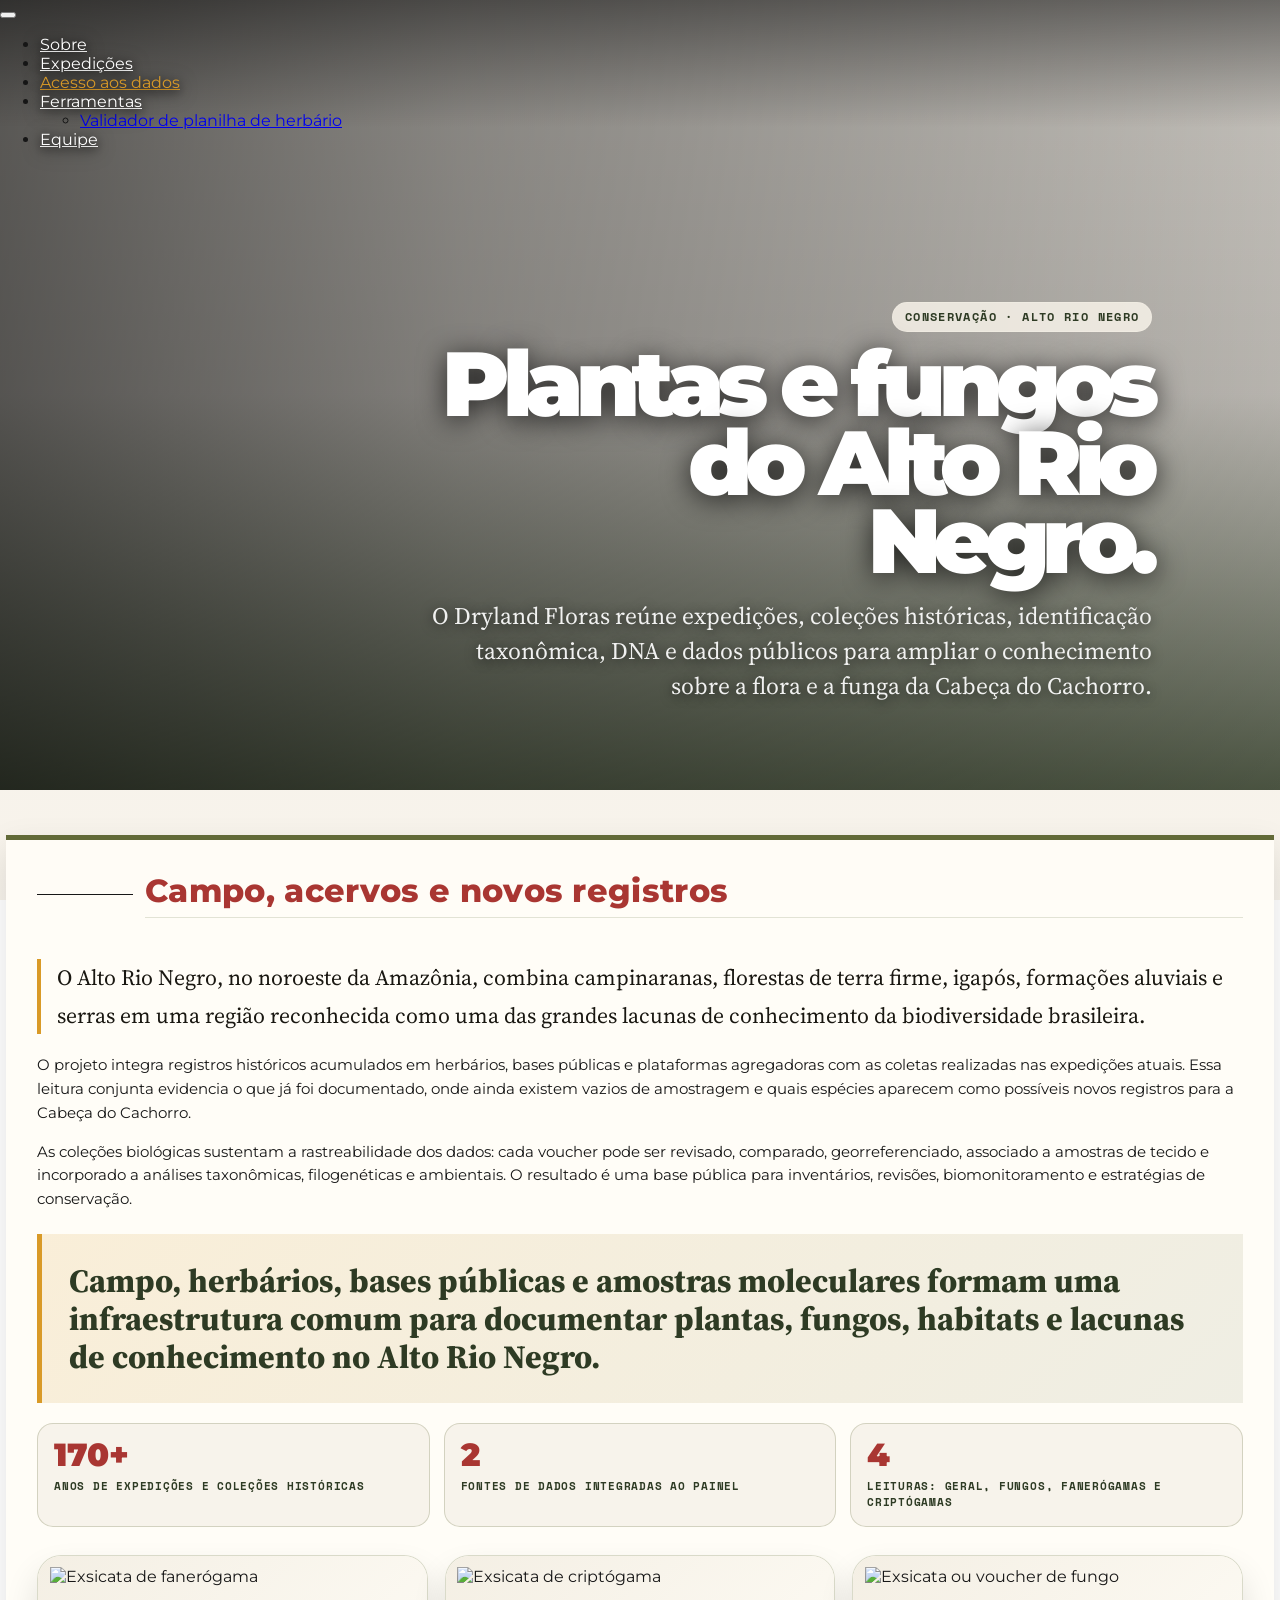
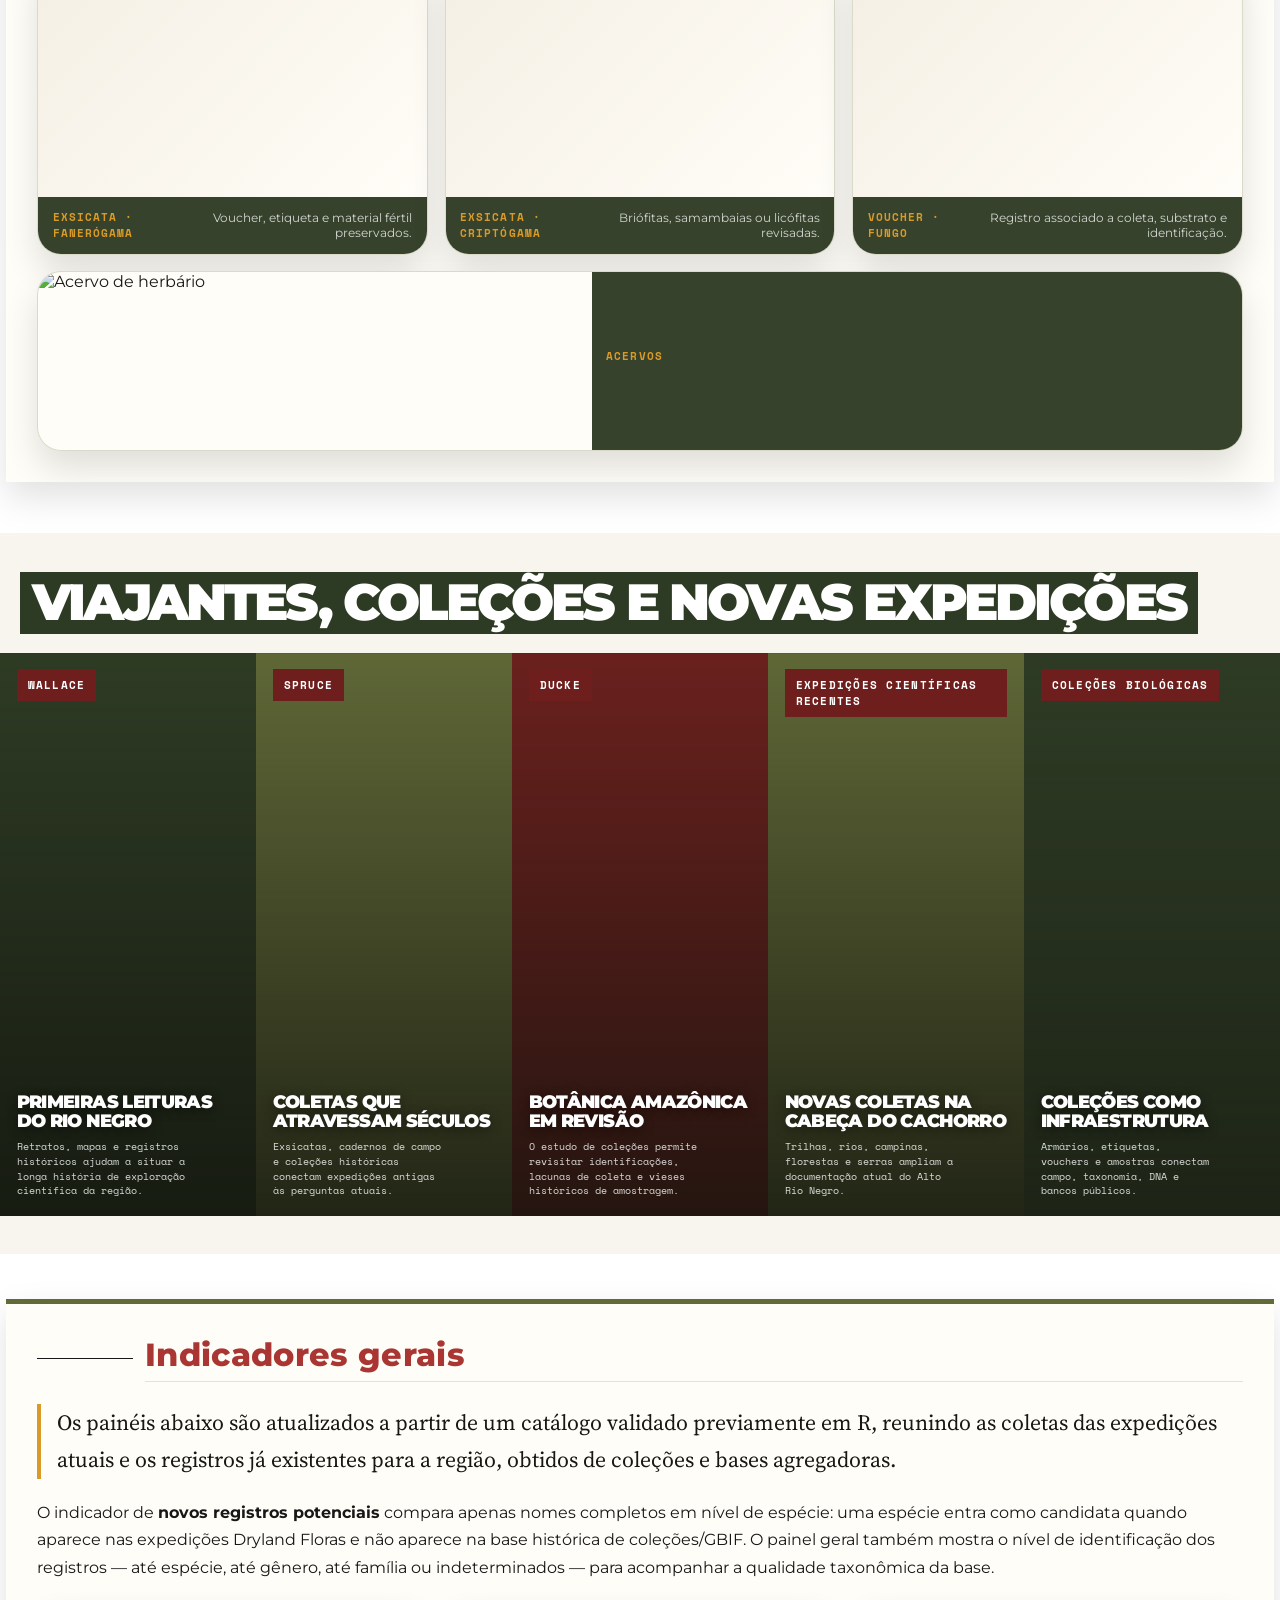
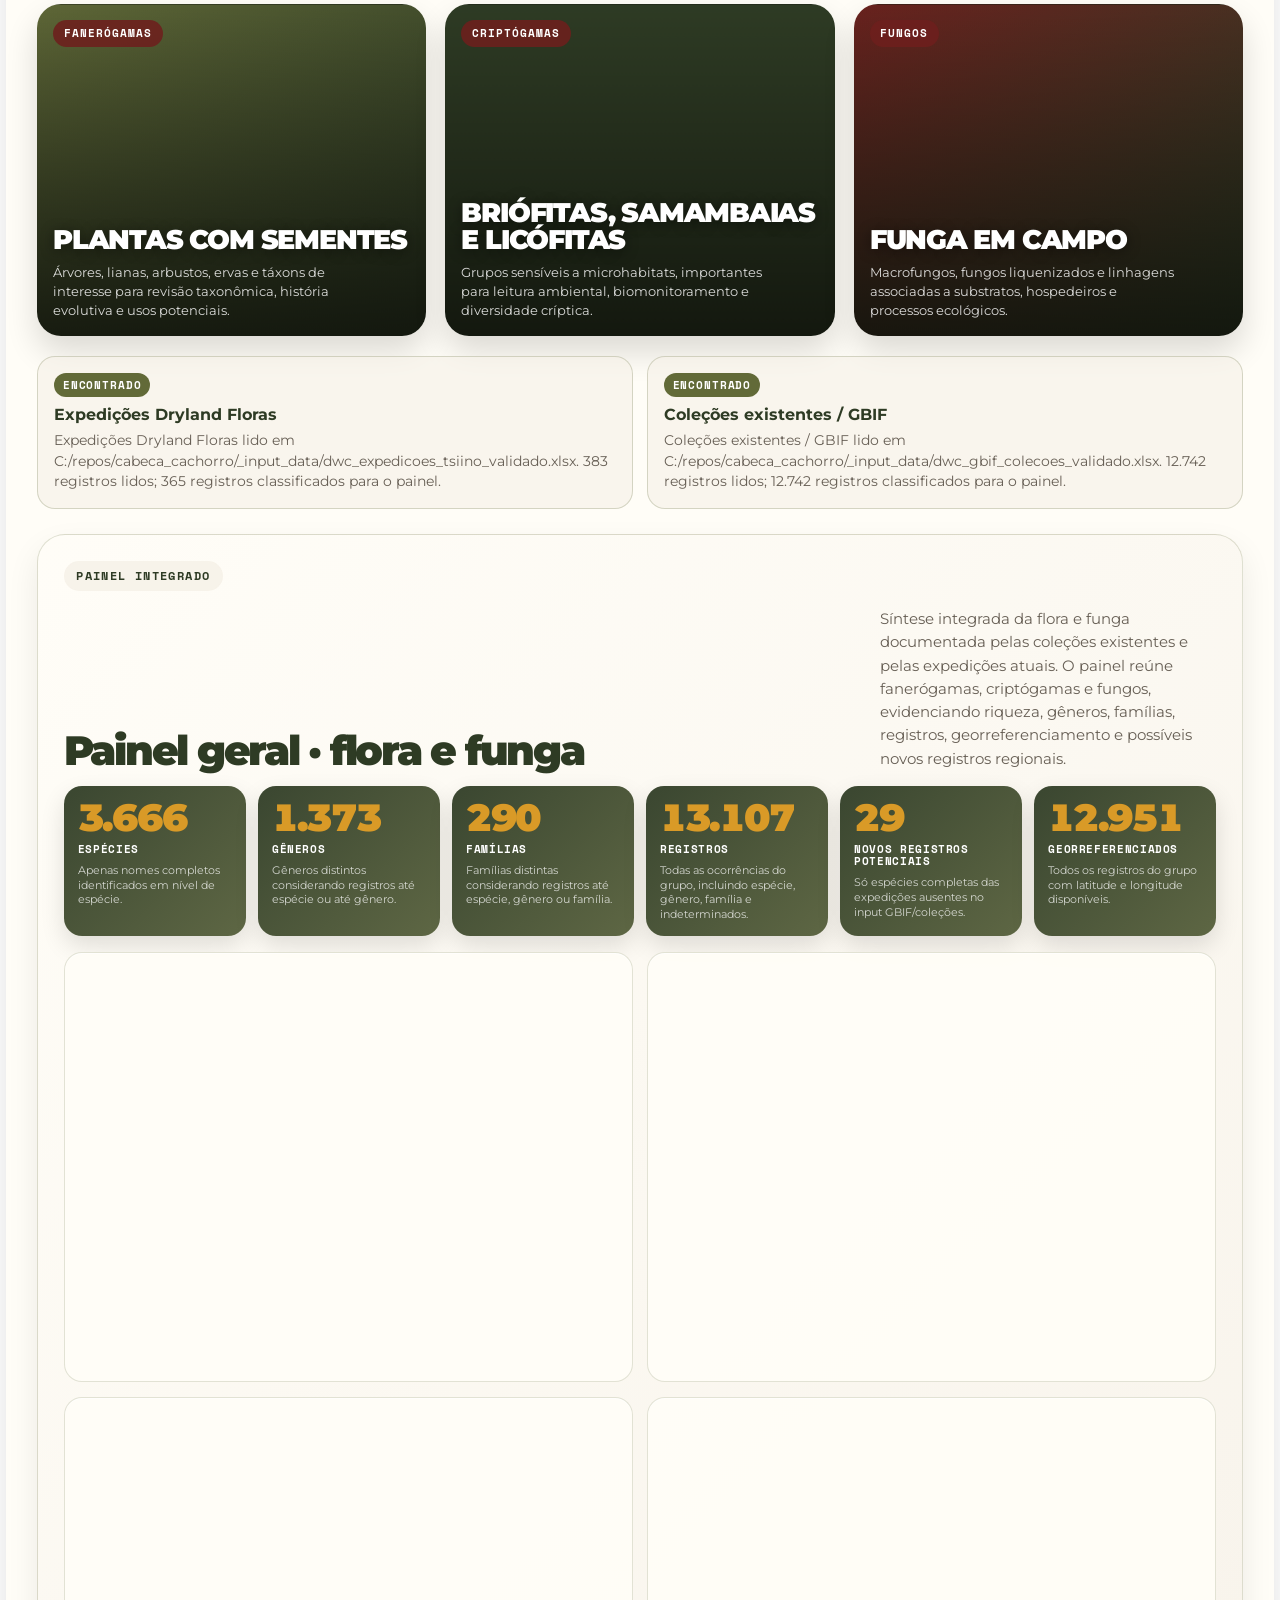
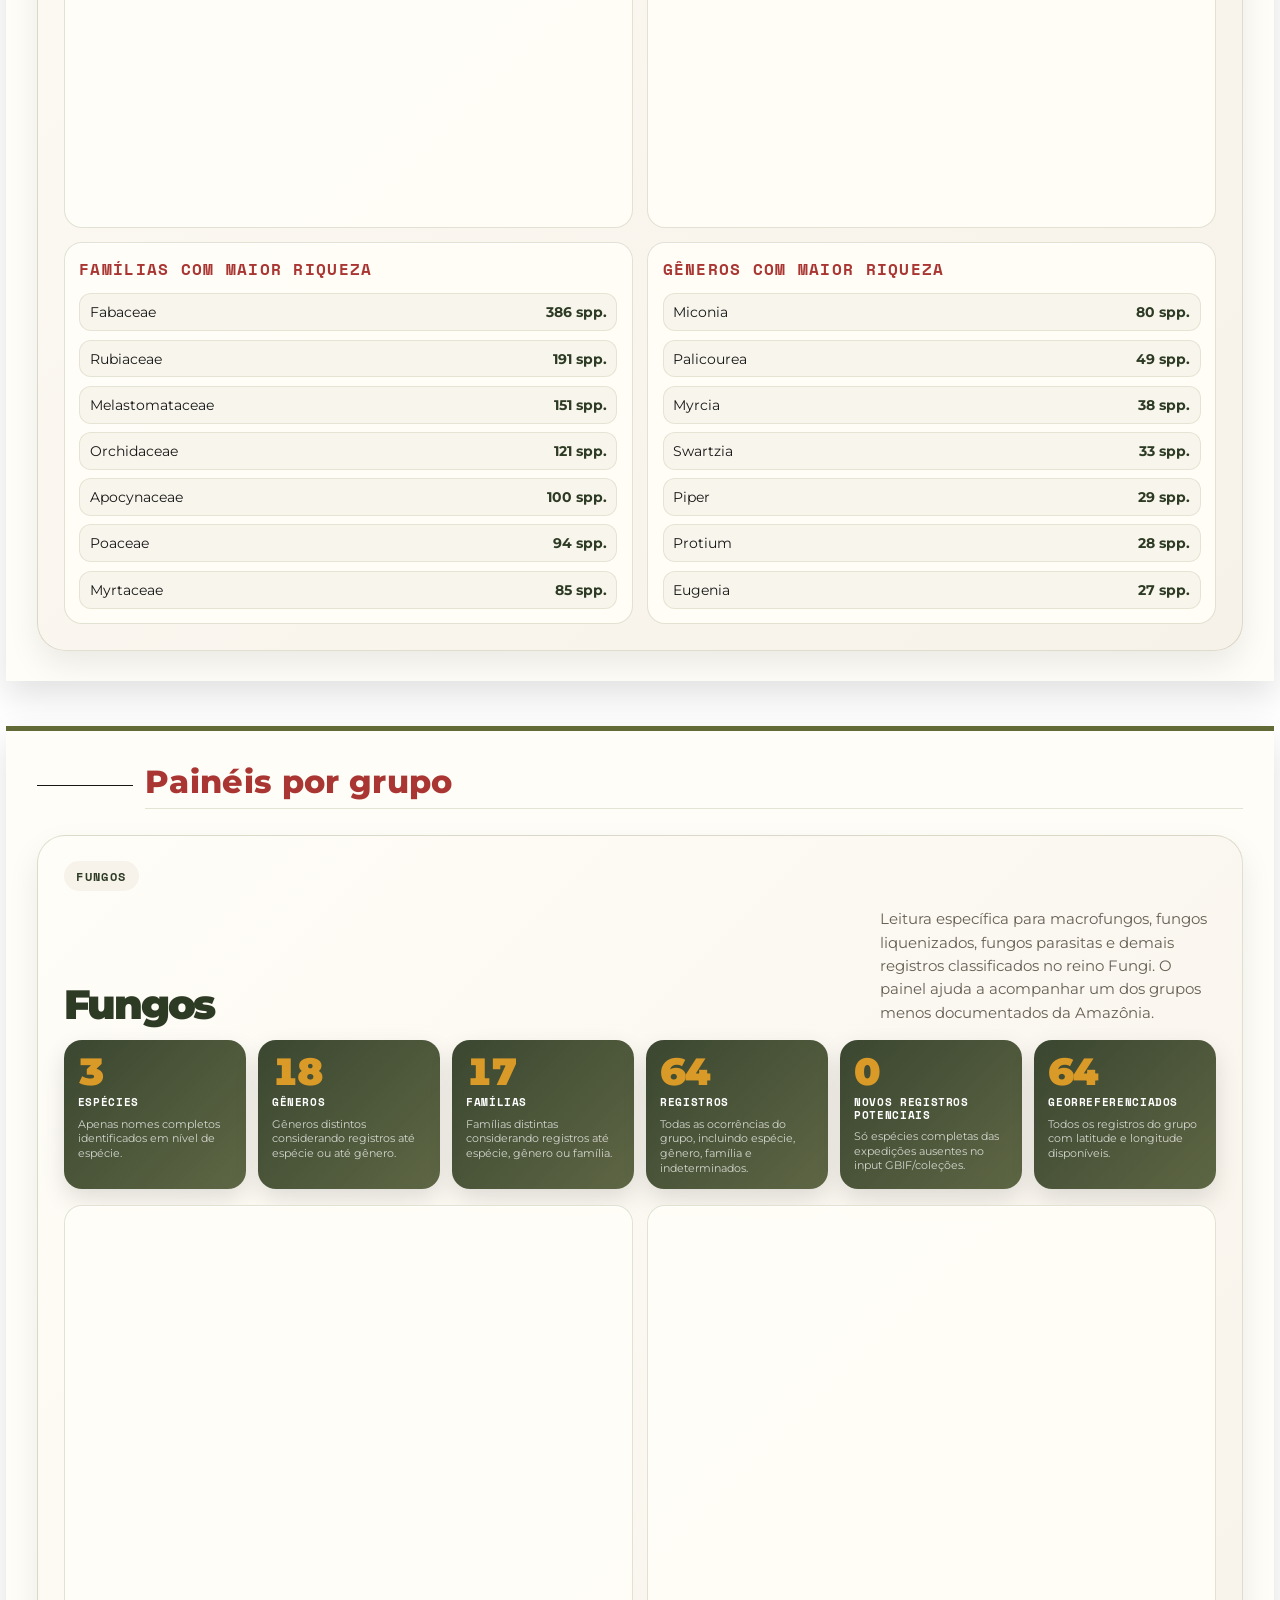
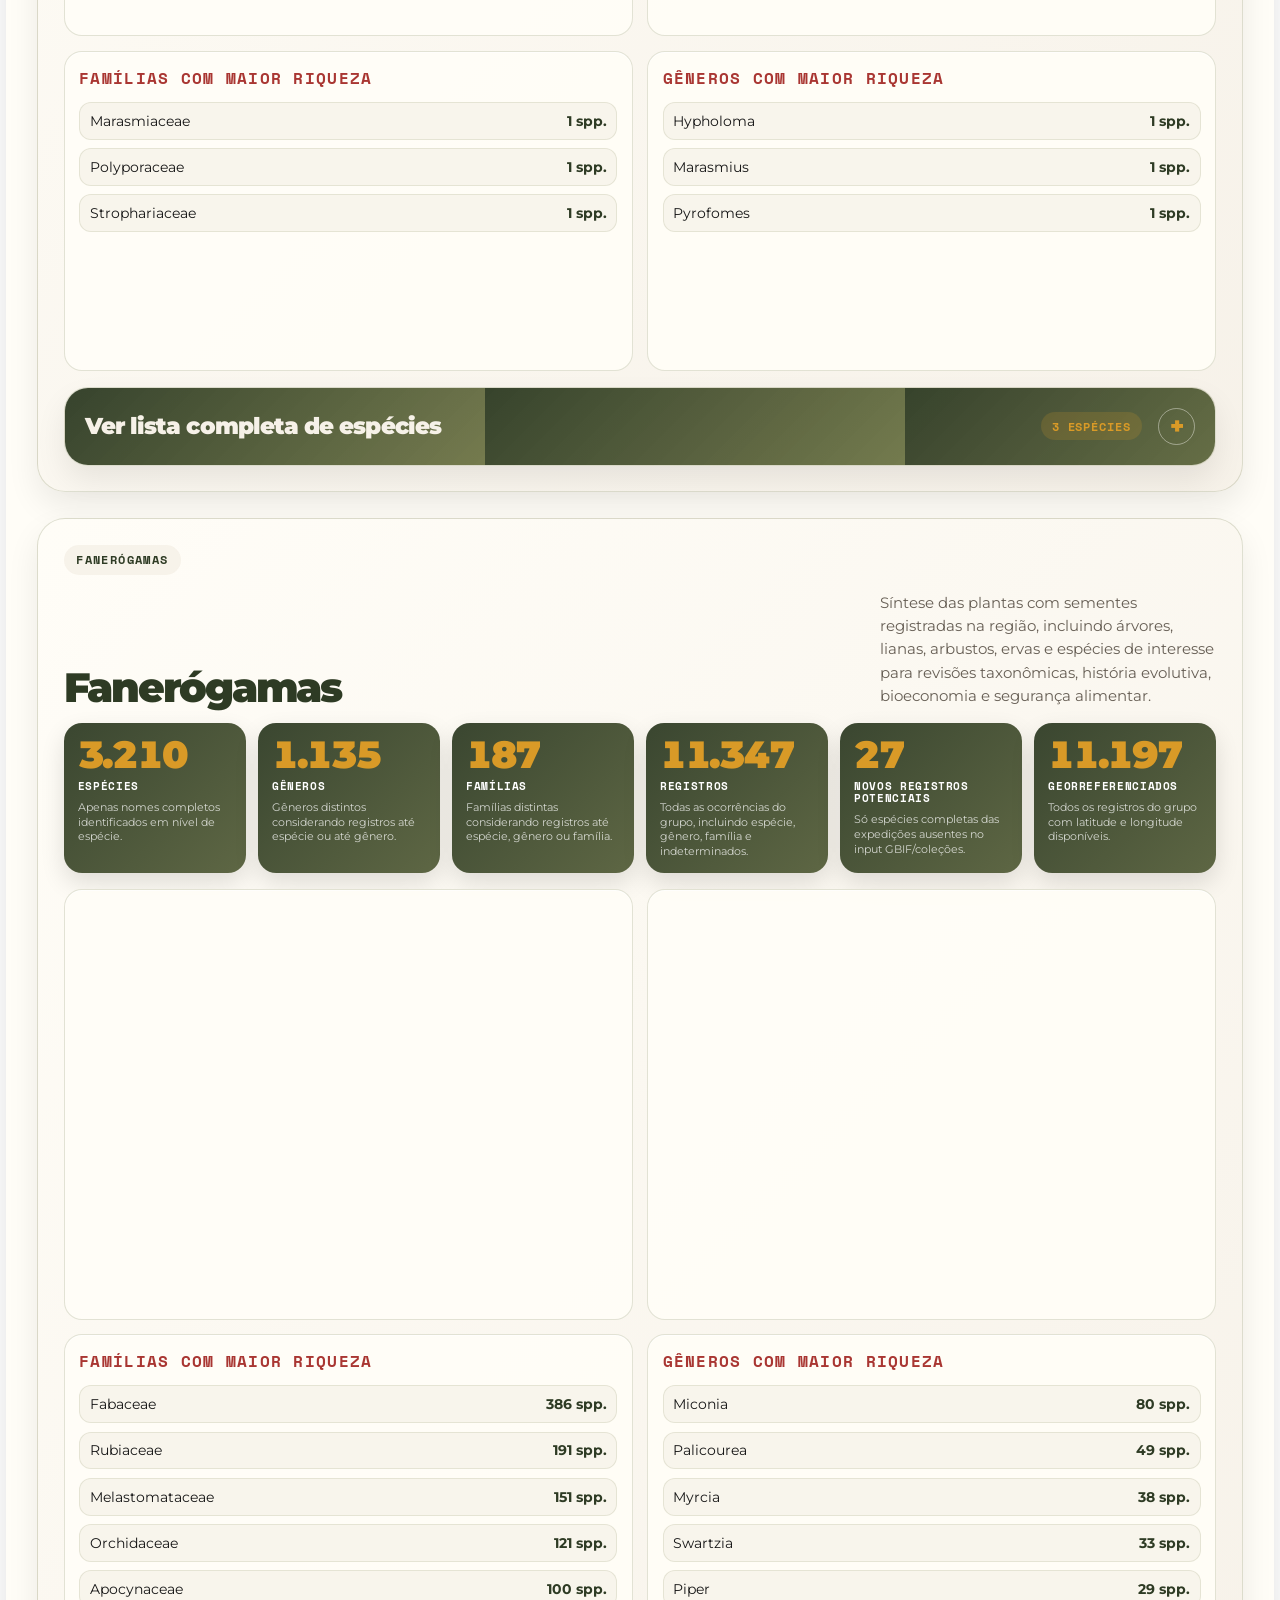
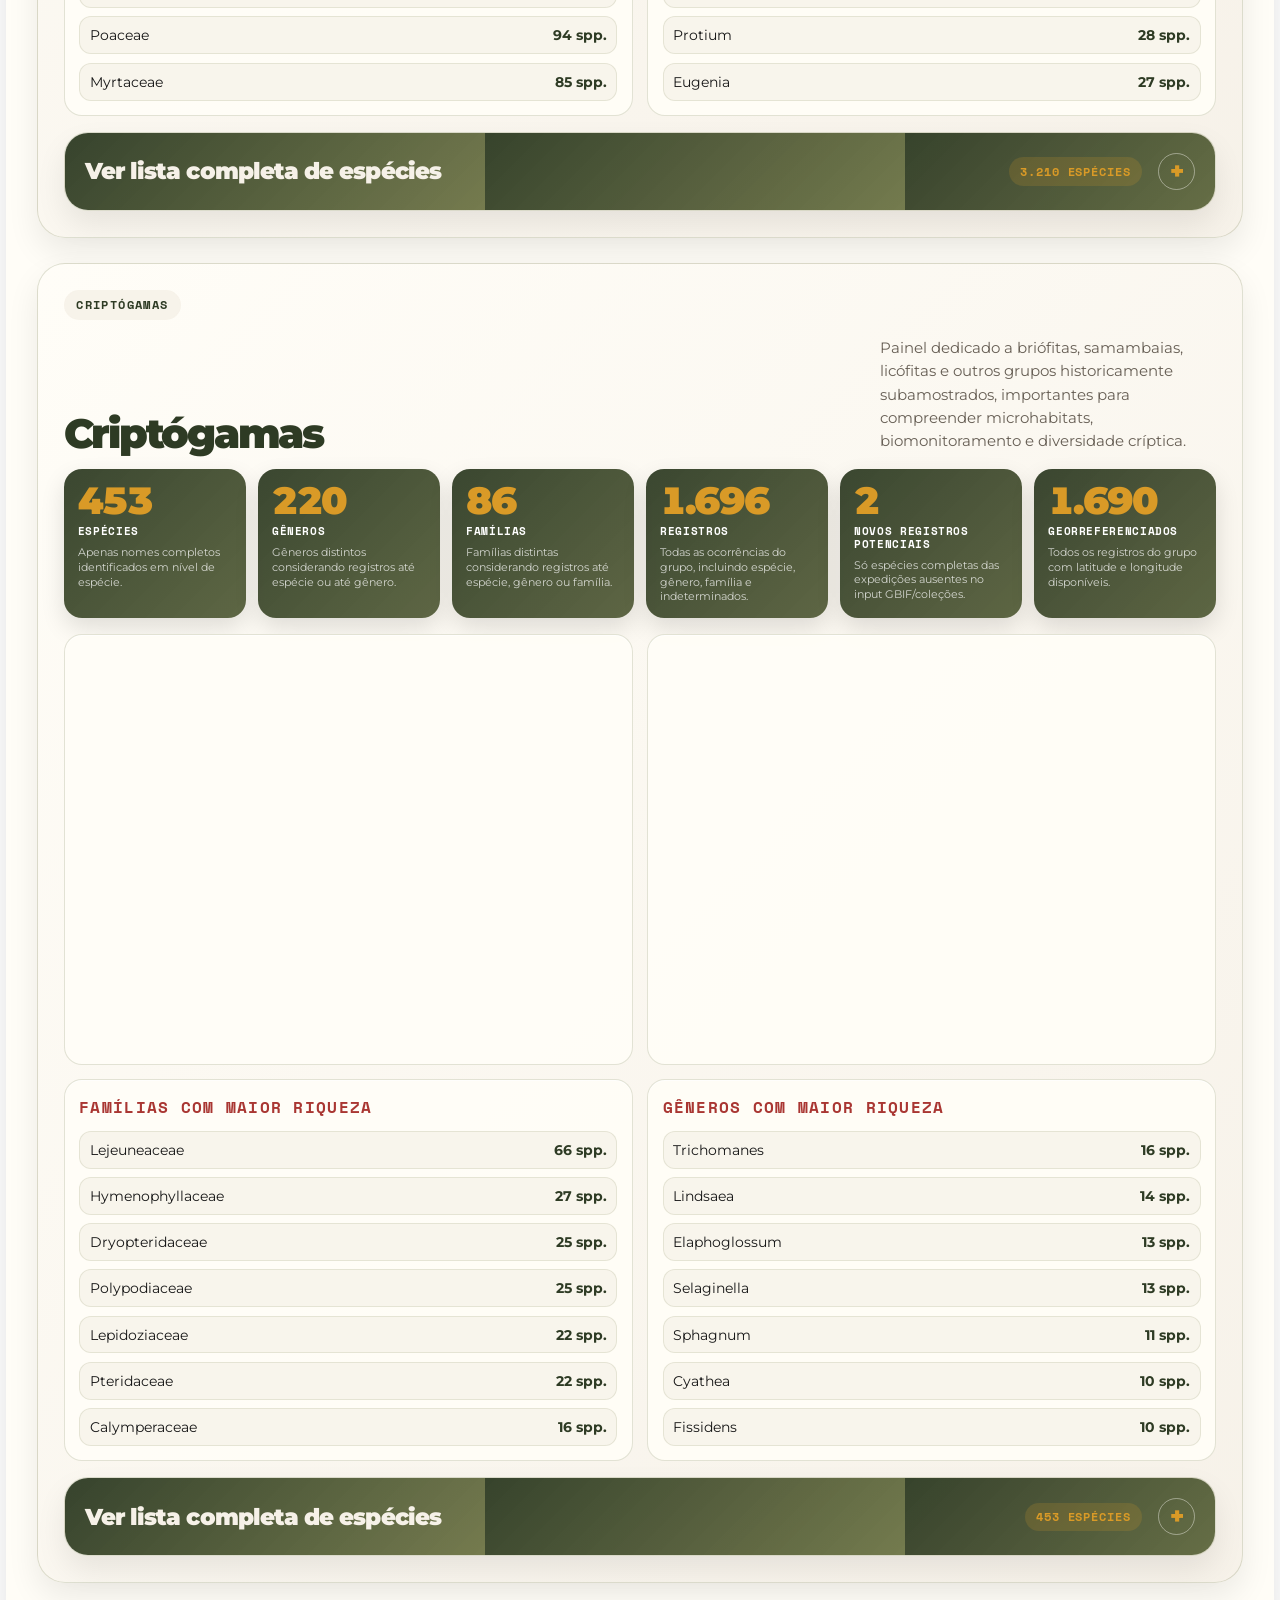
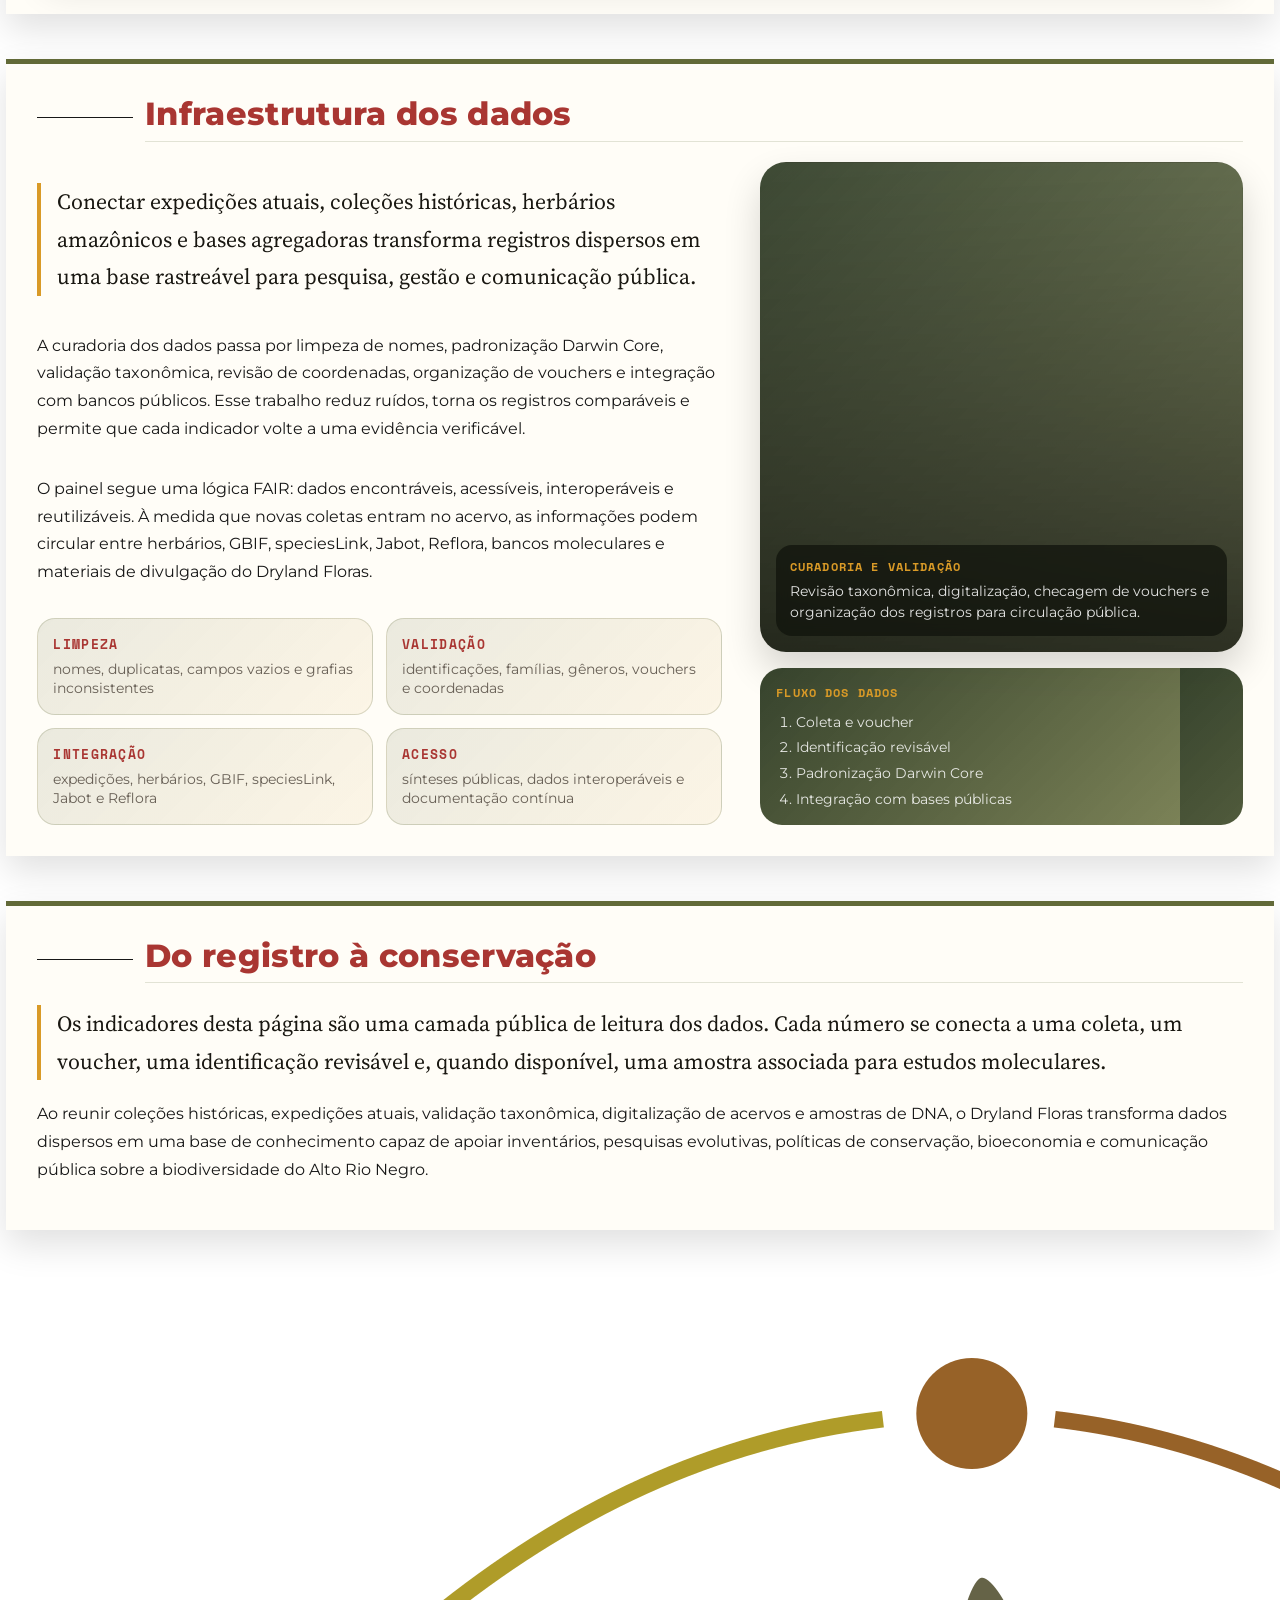
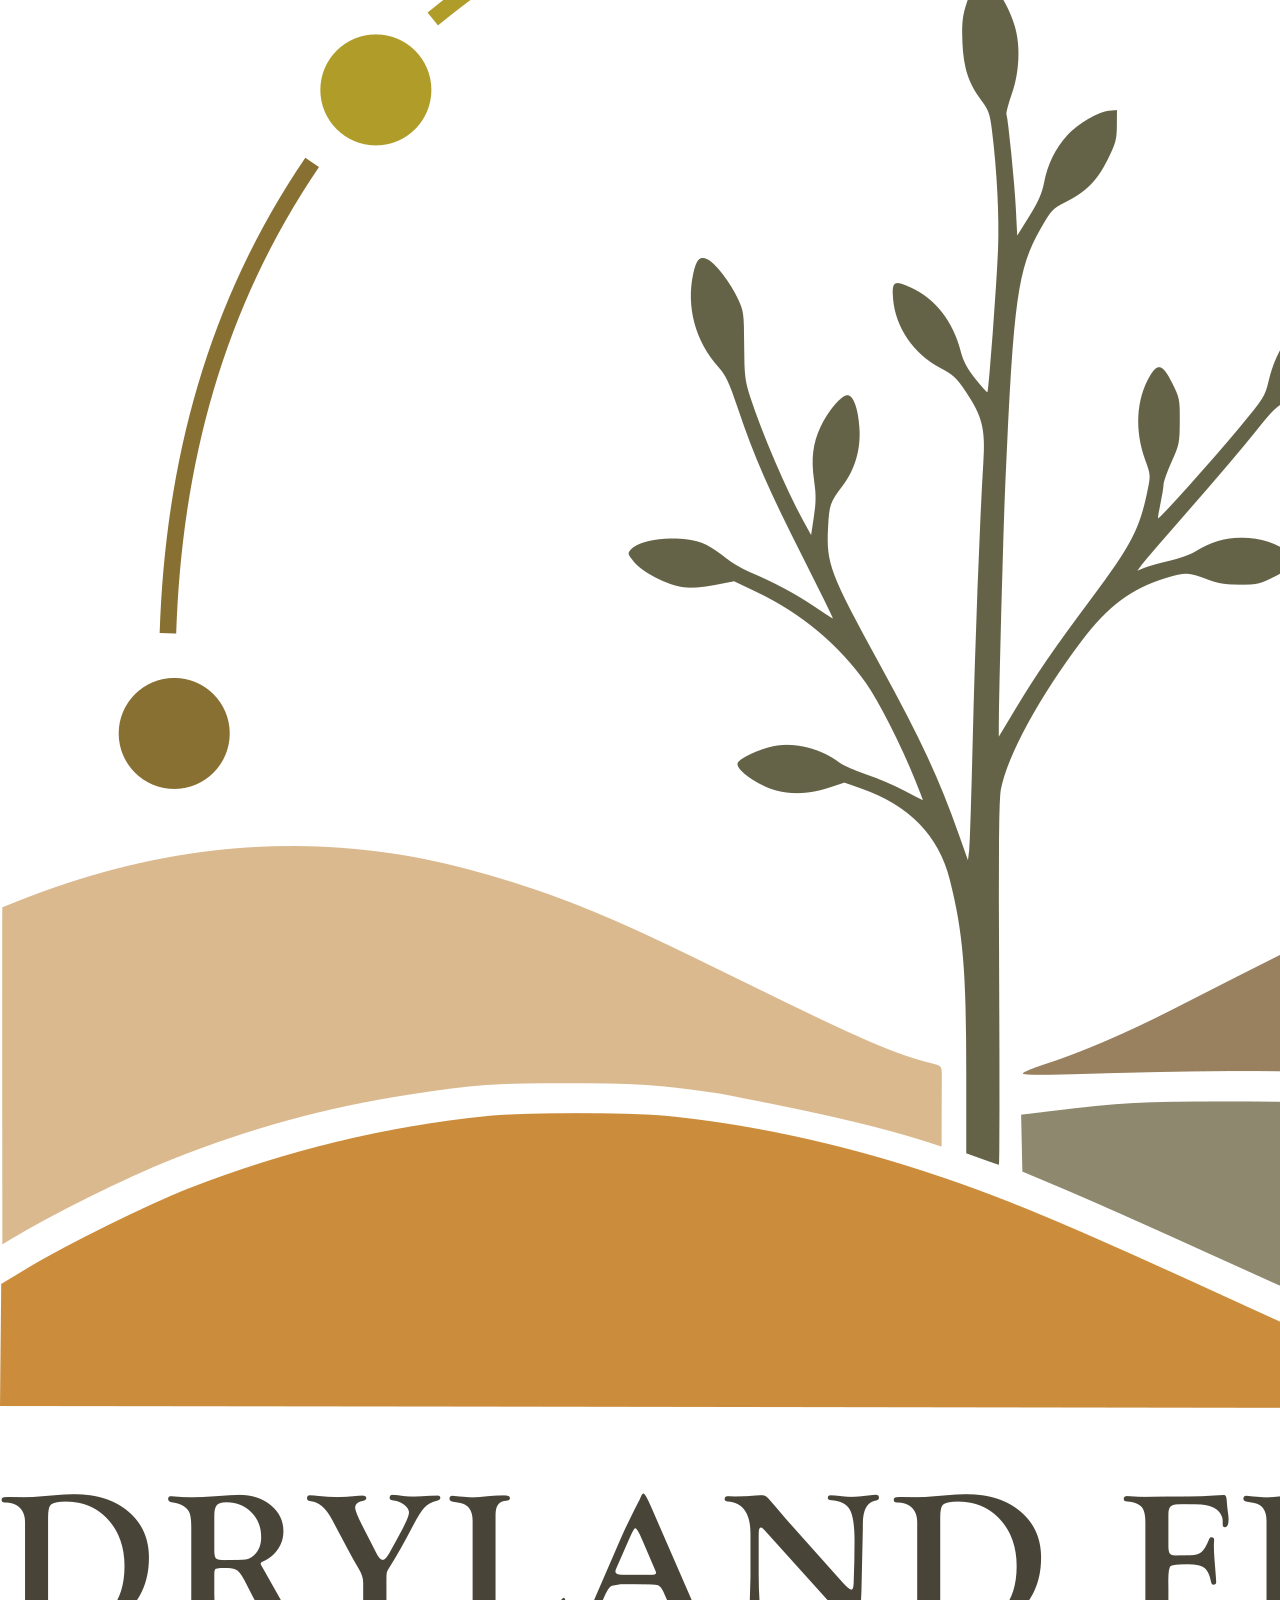
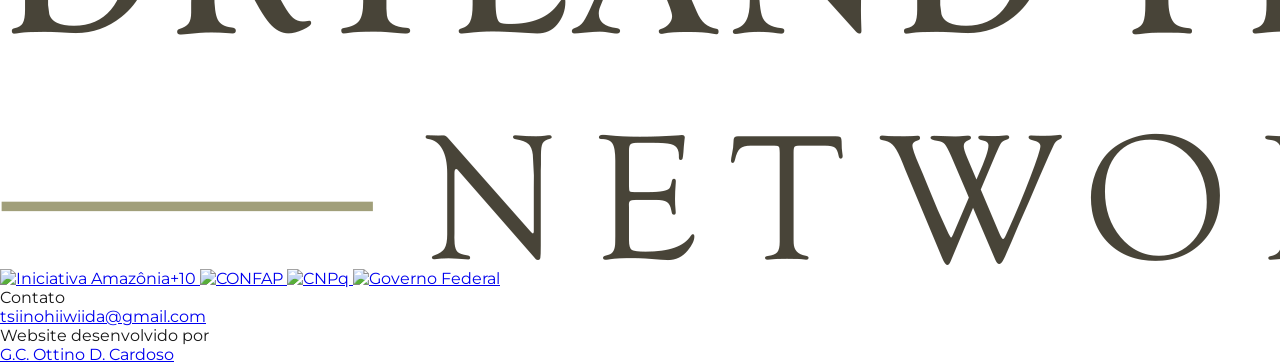
==== commit fb05241b: "chore: replace Tsiino Hiwiida branding with Dryland Floras Co-authored-by: deborazuanny <90341710+de" ====
--- a/docs/acesso/index.html
+++ b/docs/acesso/index.html
@@ -7,7 +7,7 @@
 <meta name="viewport" content="width=device-width, initial-scale=1.0, user-scalable=yes">
 
 
-<title>Acesso aos dados - Tsiino Hiiwiida – Tsiino Hiwiida</title>
+<title>Acesso aos dados - Dryland Floras</title>
 <style>
 /* Default styles provided by pandoc.
 ** See https://pandoc.org/MANUAL.html#variables-for-html for config info.
@@ -94,7 +94,7 @@
     <img src="../figures/DFN_logo.png" alt="" class="navbar-logo dark-content">
     </a>
     <a class="navbar-brand" href="../index.html">
-    <span class="navbar-title">Tsiino Hiwiida</span>
+    <span class="navbar-title">Dryland Floras</span>
     </a>
   </div>
           <button class="navbar-toggler" type="button" data-bs-toggle="collapse" data-bs-target="#navbarCollapse" aria-controls="navbarCollapse" role="menu" aria-expanded="false" aria-label="Toggle navigation" onclick="if (window.quartoToggleHeadroom) { window.quartoToggleHeadroom(); }">
@@ -149,7 +149,7 @@
 
 <header id="title-block-header" class="quarto-title-block default">
 <div class="quarto-title">
-<h1 class="title">Acesso aos dados - Tsiino Hiiwiida</h1>
+<h1 class="title">Acesso aos dados - Dryland Floras</h1>
 <p class="subtitle lead">Coleções, dados e conhecimento científico para apoiar a conservação da biodiversidade no Alto Rio Negro</p>
 </div>
 
@@ -580,7 +580,7 @@
       <span class="title-line title-nowrap">Plantas e fungos</span>
       <span class="title-line">do Alto Rio Negro.</span>
     </h1>
-    <p class="hero-deck reveal" data-reveal="">O Tsiino Hiiwiida reúne expedições, coleções históricas, identificação taxonômica, DNA e dados públicos para ampliar o conhecimento sobre a flora e a funga da Cabeça do Cachorro.</p>
+    <p class="hero-deck reveal" data-reveal="">O Dryland Floras reúne expedições, coleções históricas, identificação taxonômica, DNA e dados públicos para ampliar o conhecimento sobre a flora e a funga da Cabeça do Cachorro.</p>
   </div>
 </section>
 <section id="introducao" class="content-card intro-wide-card">
@@ -624,7 +624,7 @@
     <h2 class="anchored">Indicadores gerais</h2>
   </div>
   <p class="lead reveal" data-reveal="">Os painéis abaixo são atualizados a partir de um catálogo validado previamente em R, reunindo as coletas das expedições atuais e os registros já existentes para a região, obtidos de coleções e bases agregadoras.</p>
-  <p class="reveal" data-reveal="">O indicador de <strong>novos registros potenciais</strong> compara apenas nomes completos em nível de espécie: uma espécie entra como candidata quando aparece nas expedições Tsiino Hiiwiida e não aparece na base histórica de coleções/GBIF. O painel geral também mostra o nível de identificação dos registros — até espécie, até gênero, até família ou indeterminados — para acompanhar a qualidade taxonômica da base.</p>
+  <p class="reveal" data-reveal="">O indicador de <strong>novos registros potenciais</strong> compara apenas nomes completos em nível de espécie: uma espécie entra como candidata quando aparece nas expedições Dryland Floras e não aparece na base histórica de coleções/GBIF. O painel geral também mostra o nível de identificação dos registros — até espécie, até gênero, até família ou indeterminados — para acompanhar a qualidade taxonômica da base.</p>
   <div class="indicator-photo-row reveal" data-reveal="" aria-label="Grupos biológicos monitorados nos indicadores">
     <article class="indicator-photo-card" style="--img: url('../figures/conservacao/fanerogama_campo.jpg'); --tone: #626A38;"><span>Fanerógamas</span><h3 class="anchored">Plantas com sementes</h3><p>Árvores, lianas, arbustos, ervas e táxons de interesse para revisão taxonômica, história evolutiva e usos potenciais.</p></article>
     <article class="indicator-photo-card" style="--img: url('../figures/conservacao/criptogama_campo.jpeg'); --tone: #2E3B24;"><span>Criptógamas</span><h3 class="anchored">Briófitas, samambaias e licófitas</h3><p>Grupos sensíveis a microhabitats, importantes para leitura ambiental, biomonitoramento e diversidade críptica.</p></article>
@@ -635,8 +635,8 @@
 <div class="input-status-grid reveal" data-reveal="">
 <div class="input-file input-ok">
 <span>Encontrado</span>
-<strong>Expedições Tsiino Hiiwiida</strong>
-<p>Expedições Tsiino Hiiwiida lido em C:/repos/cabeca_cachorro/_input_data/dwc_expedicoes_tsiino_validado.xlsx. 383 registros lidos; 365 registros classificados para o painel.</p>
+<strong>Expedições Dryland Floras</strong>
+<p>Expedições Dryland Floras lido em C:/repos/cabeca_cachorro/_input_data/dwc_expedicoes_tsiino_validado.xlsx. 383 registros lidos; 365 registros classificados para o painel.</p>
 </div>
 <div class="input-file input-ok">
 <span>Encontrado</span>
@@ -26854,7 +26854,7 @@
     <div class="data-infra-copy">
       <p class="lead reveal" data-reveal="">Conectar expedições atuais, coleções históricas, herbários amazônicos e bases agregadoras transforma registros dispersos em uma base rastreável para pesquisa, gestão e comunicação pública.</p>
       <p class="reveal" data-reveal="">A curadoria dos dados passa por limpeza de nomes, padronização Darwin Core, validação taxonômica, revisão de coordenadas, organização de vouchers e integração com bancos públicos. Esse trabalho reduz ruídos, torna os registros comparáveis e permite que cada indicador volte a uma evidência verificável.</p>
-      <p class="reveal" data-reveal="">O painel segue uma lógica FAIR: dados encontráveis, acessíveis, interoperáveis e reutilizáveis. À medida que novas coletas entram no acervo, as informações podem circular entre herbários, GBIF, speciesLink, Jabot, Reflora, bancos moleculares e materiais de divulgação do Tsiino Hiiwiida.</p>
+      <p class="reveal" data-reveal="">O painel segue uma lógica FAIR: dados encontráveis, acessíveis, interoperáveis e reutilizáveis. À medida que novas coletas entram no acervo, as informações podem circular entre herbários, GBIF, speciesLink, Jabot, Reflora, bancos moleculares e materiais de divulgação do Dryland Floras.</p>
       <div class="data-principles reveal" data-reveal="">
         <article><b>Limpeza</b><span>nomes, duplicatas, campos vazios e grafias inconsistentes</span></article>
         <article><b>Validação</b><span>identificações, famílias, gêneros, vouchers e coordenadas</span></article>
@@ -26873,7 +26873,7 @@
     <h2 class="anchored">Do registro à conservação</h2>
   </div>
   <p class="lead reveal" data-reveal="">Os indicadores desta página são uma camada pública de leitura dos dados. Cada número se conecta a uma coleta, um voucher, uma identificação revisável e, quando disponível, uma amostra associada para estudos moleculares.</p>
-  <p class="reveal" data-reveal="">Ao reunir coleções históricas, expedições atuais, validação taxonômica, digitalização de acervos e amostras de DNA, o Tsiino Hiiwiida transforma dados dispersos em uma base de conhecimento capaz de apoiar inventários, pesquisas evolutivas, políticas de conservação, bioeconomia e comunicação pública sobre a biodiversidade do Alto Rio Negro.</p>
+  <p class="reveal" data-reveal="">Ao reunir coleções históricas, expedições atuais, validação taxonômica, digitalização de acervos e amostras de DNA, o Dryland Floras transforma dados dispersos em uma base de conhecimento capaz de apoiar inventários, pesquisas evolutivas, políticas de conservação, bioeconomia e comunicação pública sobre a biodiversidade do Alto Rio Negro.</p>
 </section>
 <script>
 (function(){
@@ -26961,7 +26961,7 @@
 
 
 </main> <!-- /main -->
-<footer class="tsiino-site-footer" aria-label="Rodapé do site Tsiino Hiiwiida">
+<footer class="tsiino-site-footer" aria-label="Rodapé do site Dryland Floras">
 
   <div class="tsiino-footer-inner">
 
@@ -26969,9 +26969,9 @@
 
     <div class="tsiino-footer-logos">
 
-      <a class="tsiino-footer-home" href="index.html" aria-label="Página inicial do Tsiino Hiiwiida">
+      <a class="tsiino-footer-home" href="index.html" aria-label="Página inicial do Dryland Floras">
 
-        <img class="tsiino-footer-logo tsiino-footer-logo-project" data-src="figures/DFN_logo.png" alt="Tsiino Hiiwiida">
+        <img class="tsiino-footer-logo tsiino-footer-logo-project" data-src="figures/DFN_logo.png" alt="Dryland Floras">
 
       </a>
 
@@ -27198,7 +27198,7 @@
 })();
 
 </script>
-<!-- Tsiino Hiiwiida language runtime loader.
+<!-- Dryland Floras language runtime loader.
      Mantém caminhos funcionando em páginas na raiz e em subpastas do Quarto. -->
 <script>
 (function () {
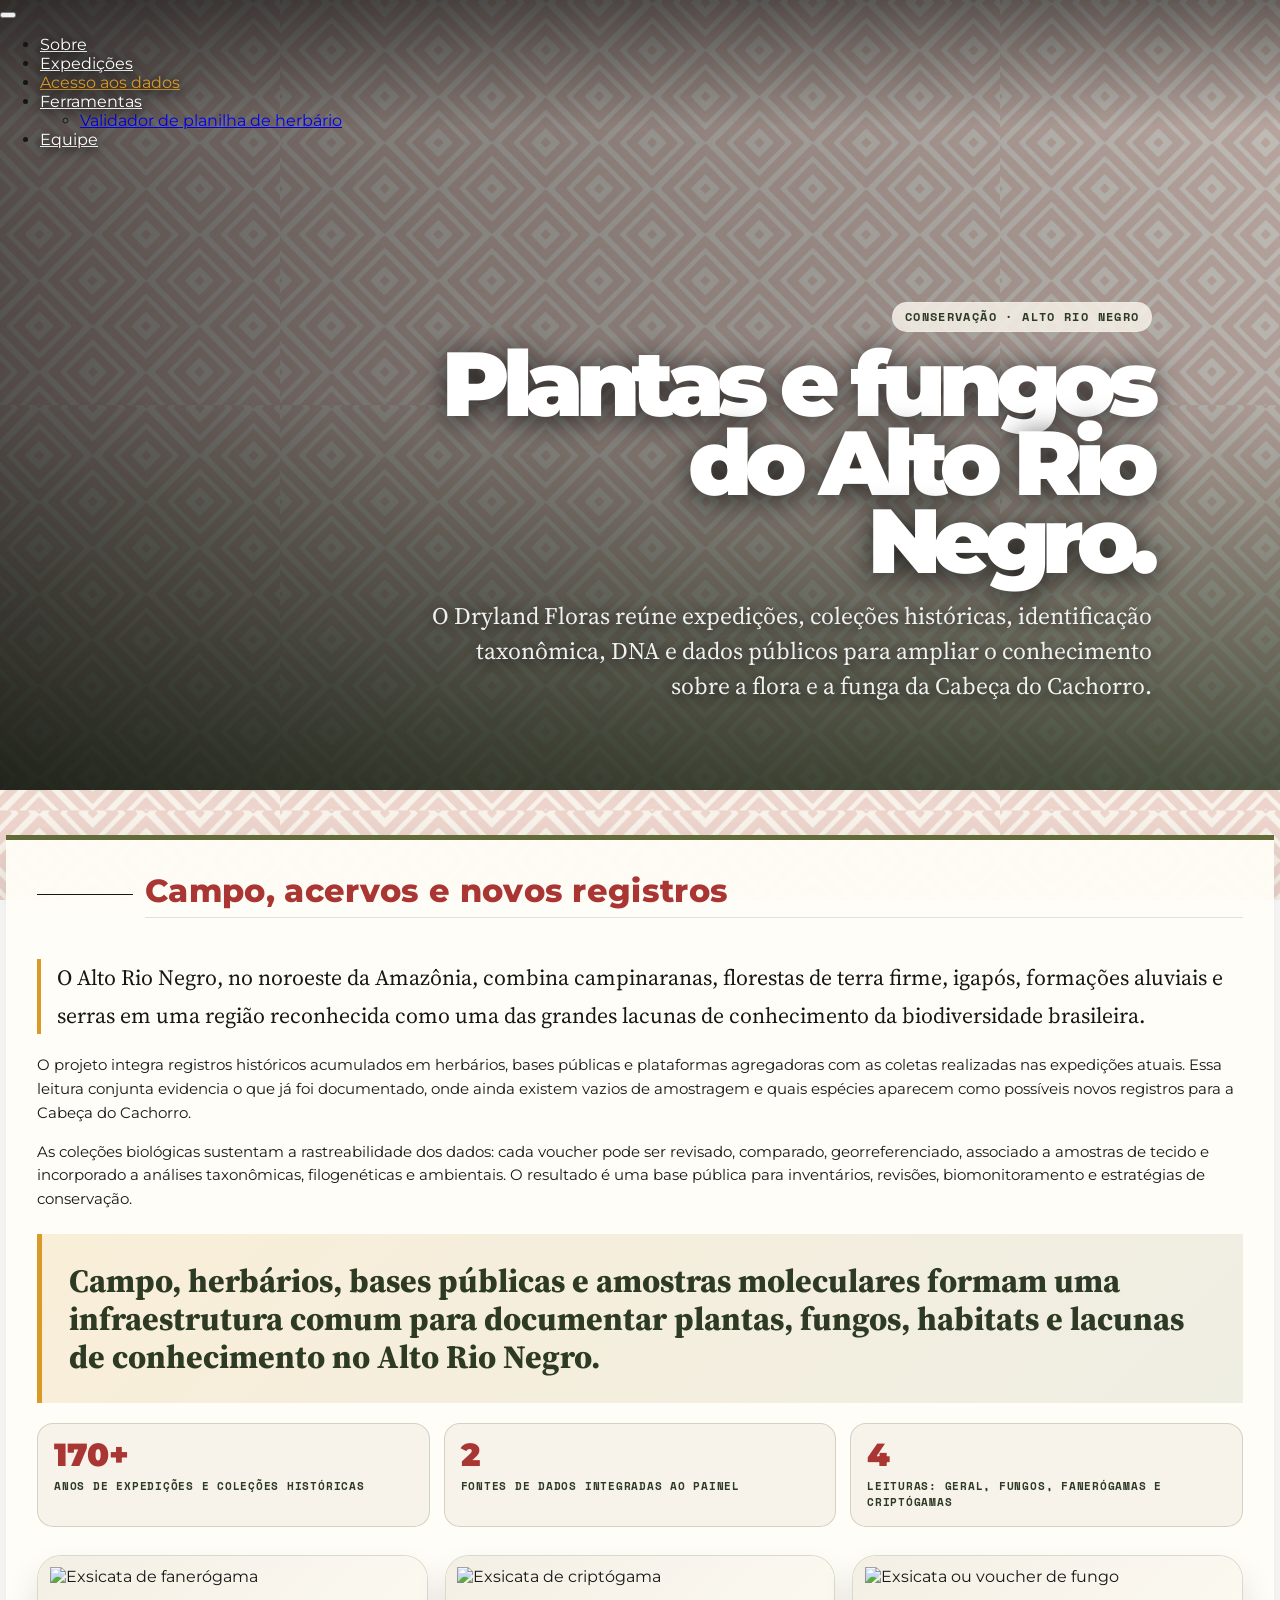
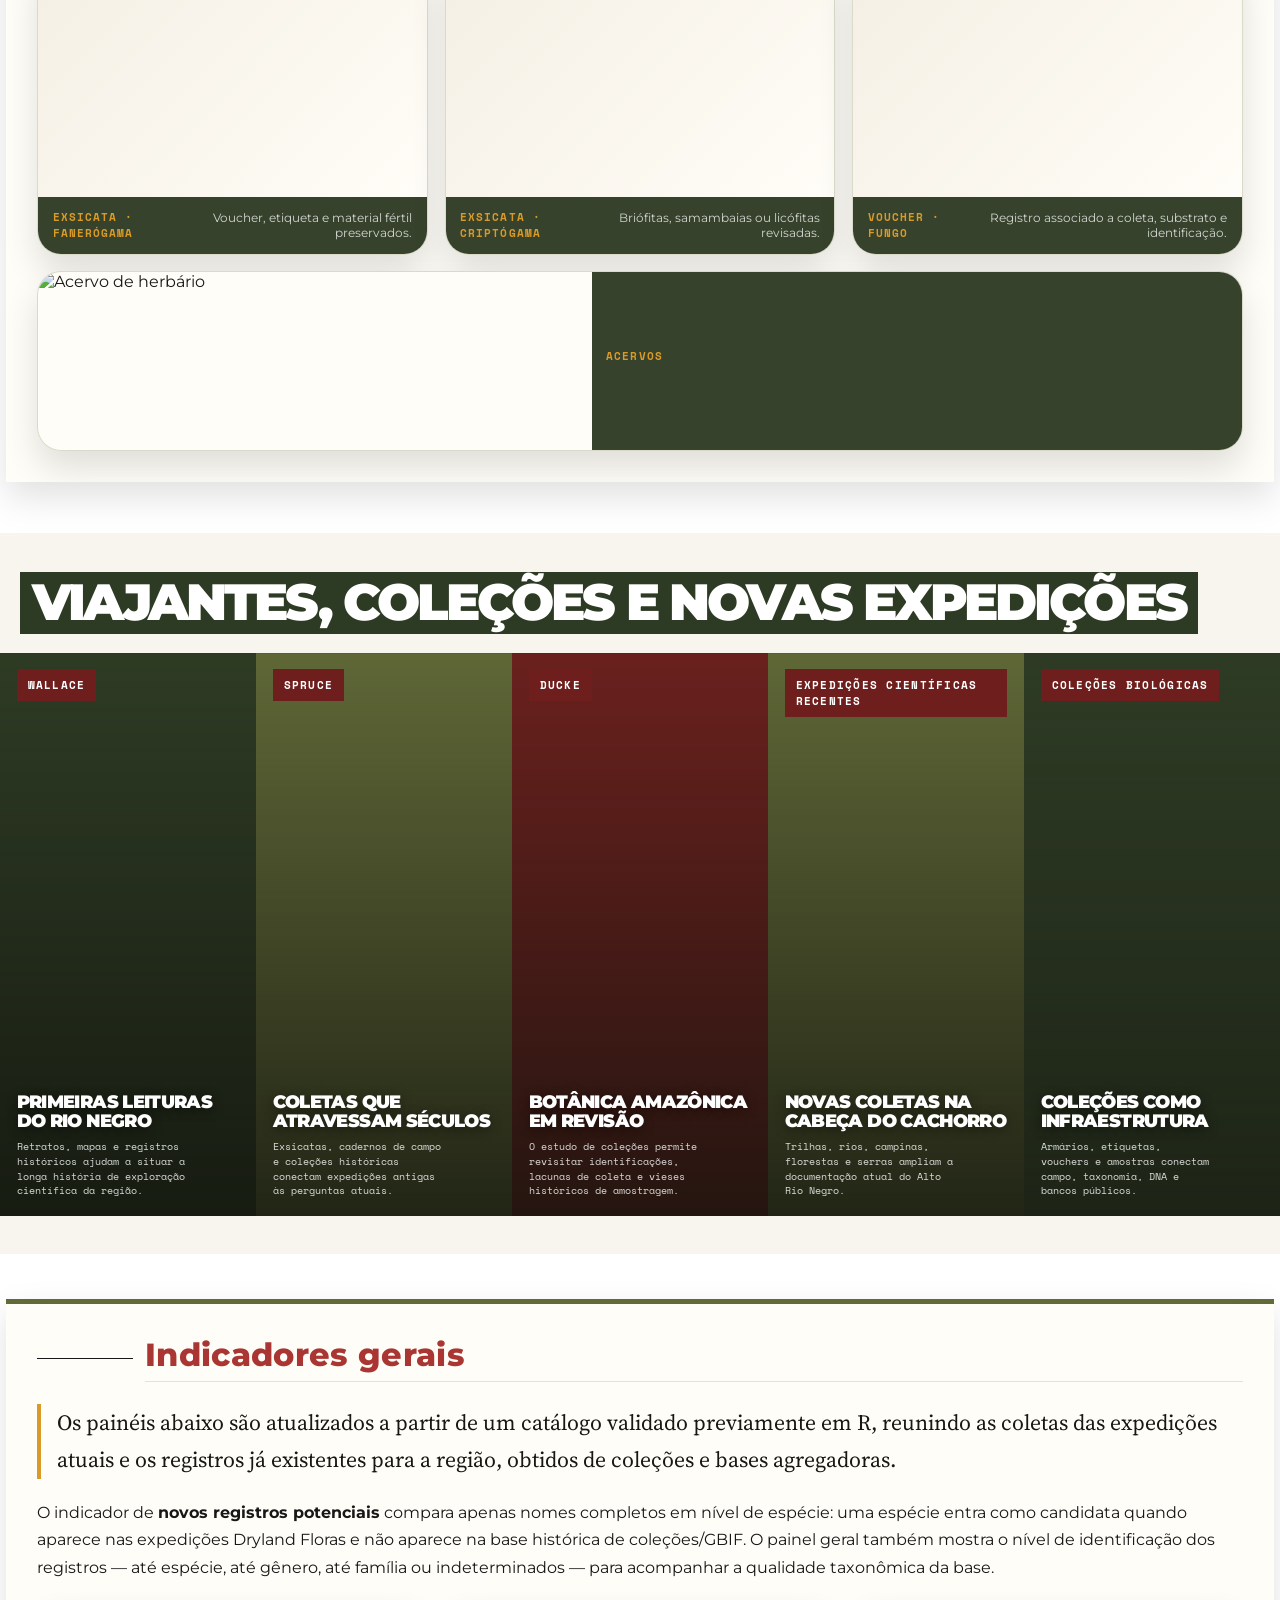
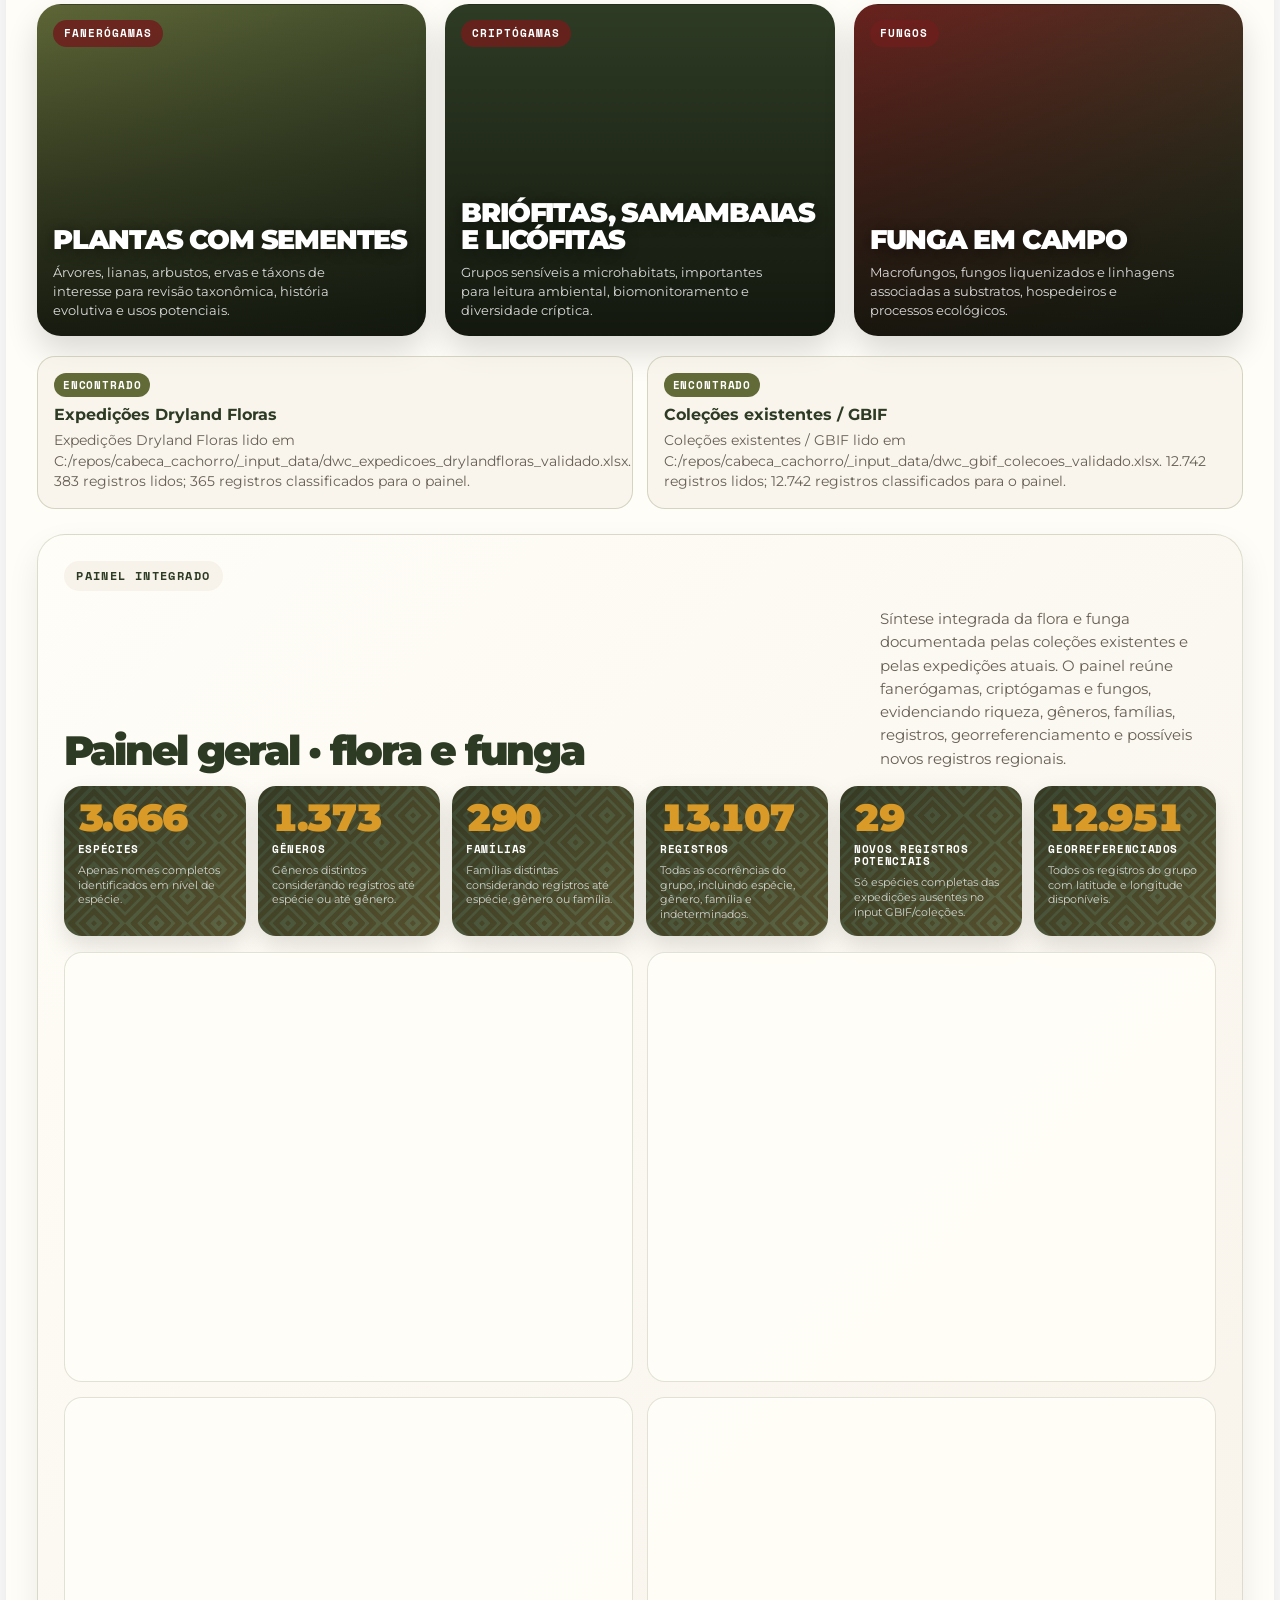
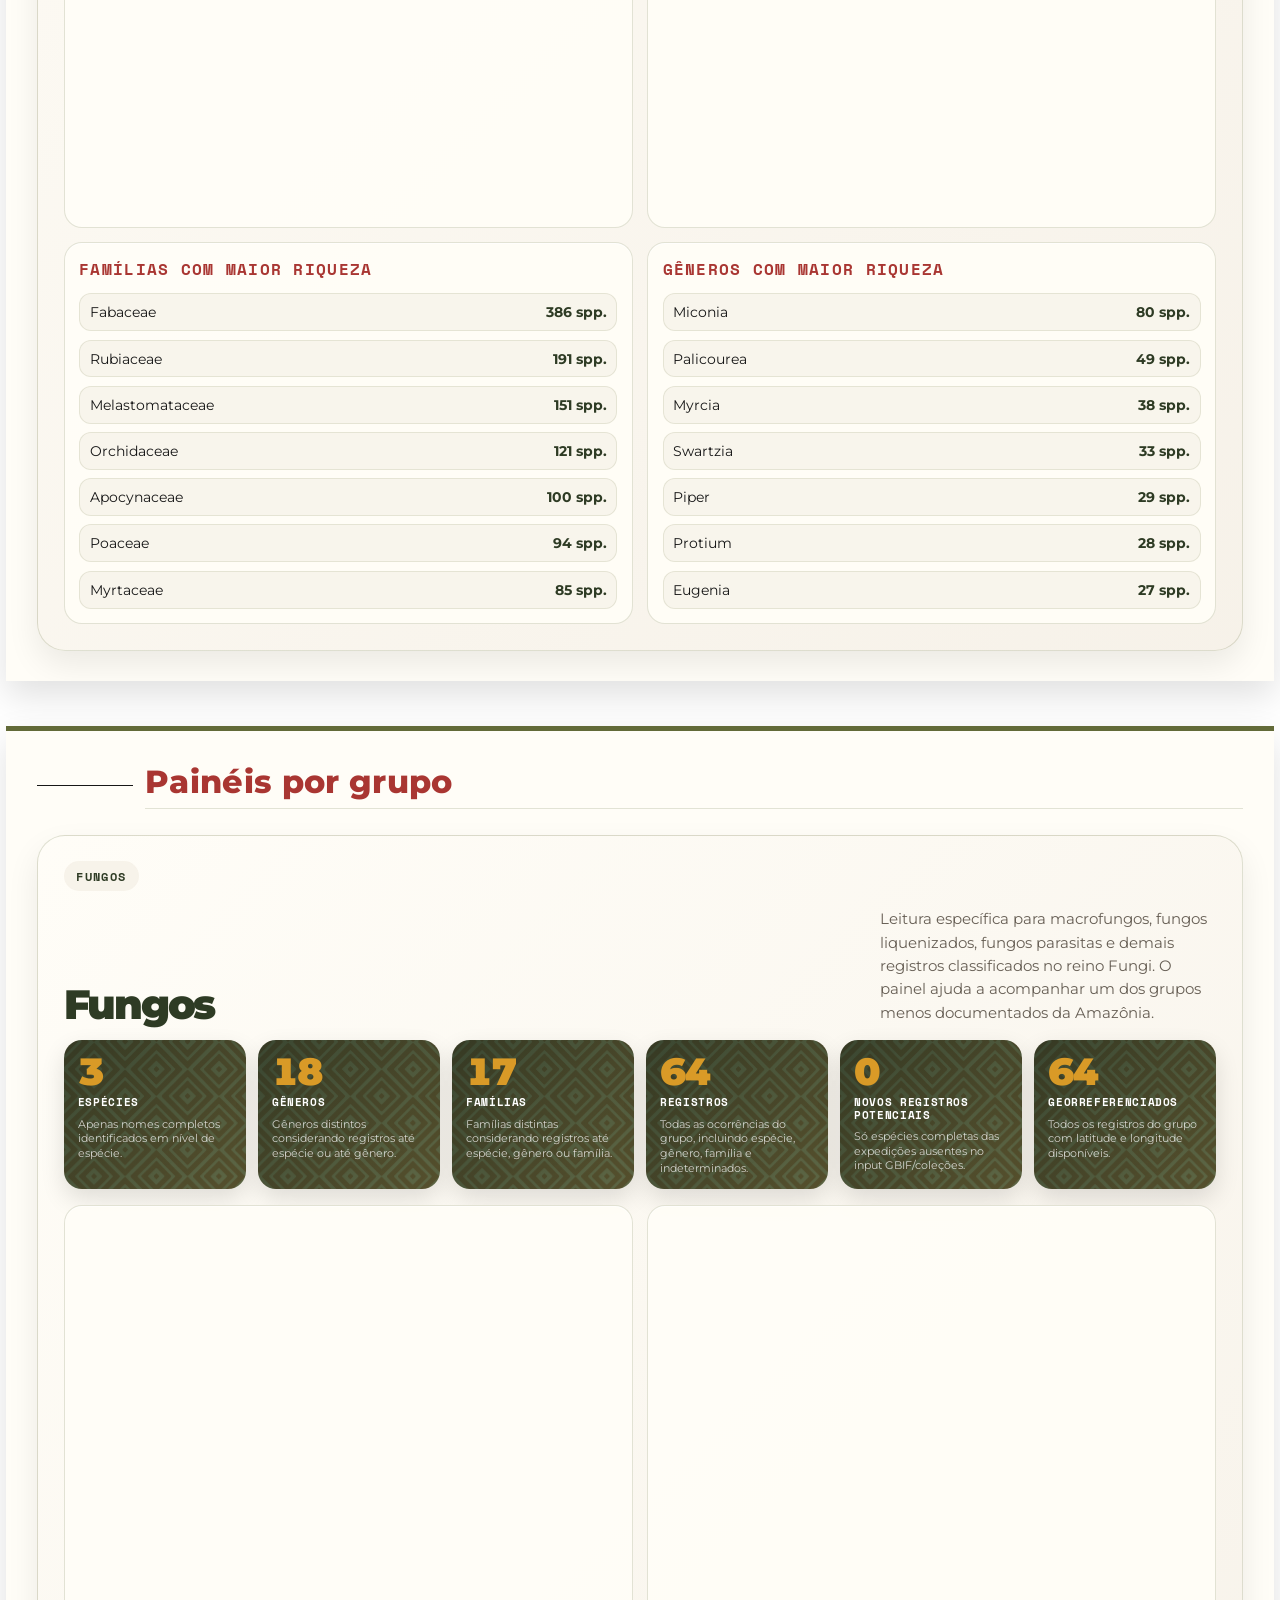
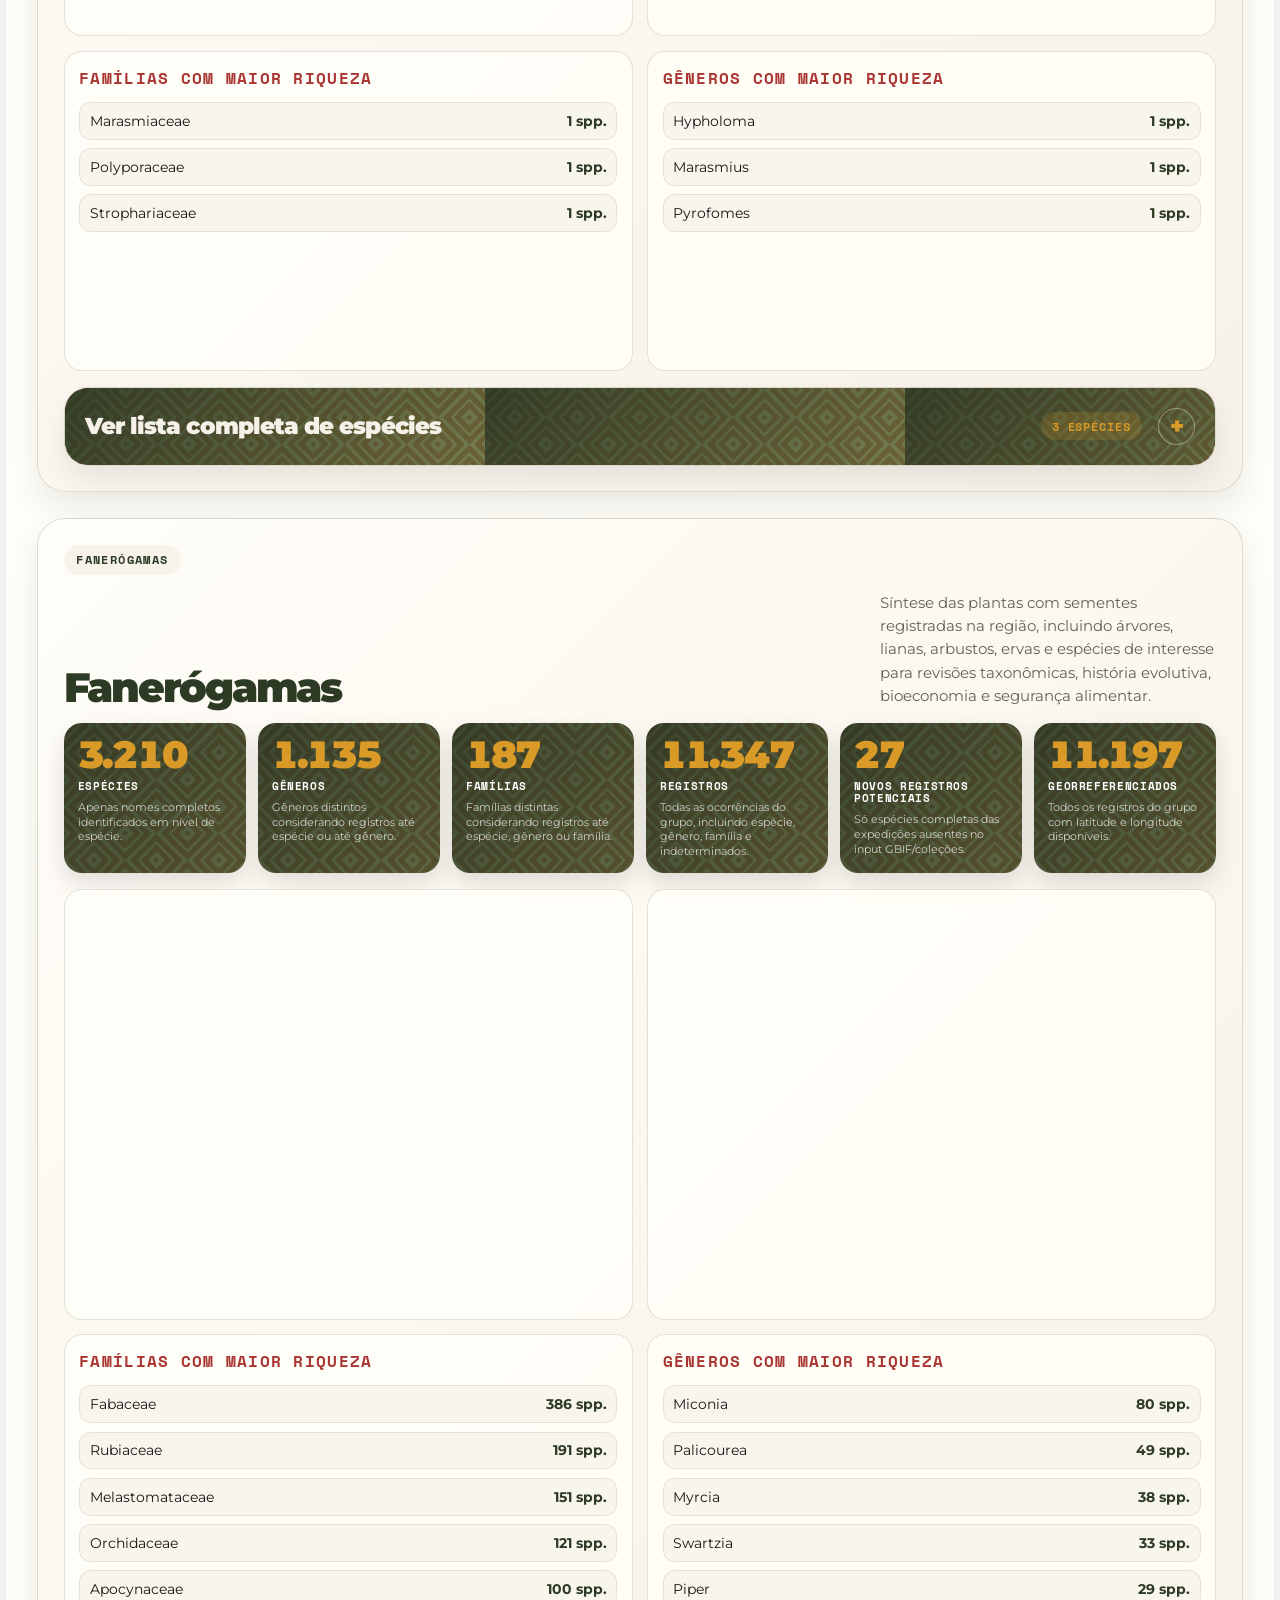
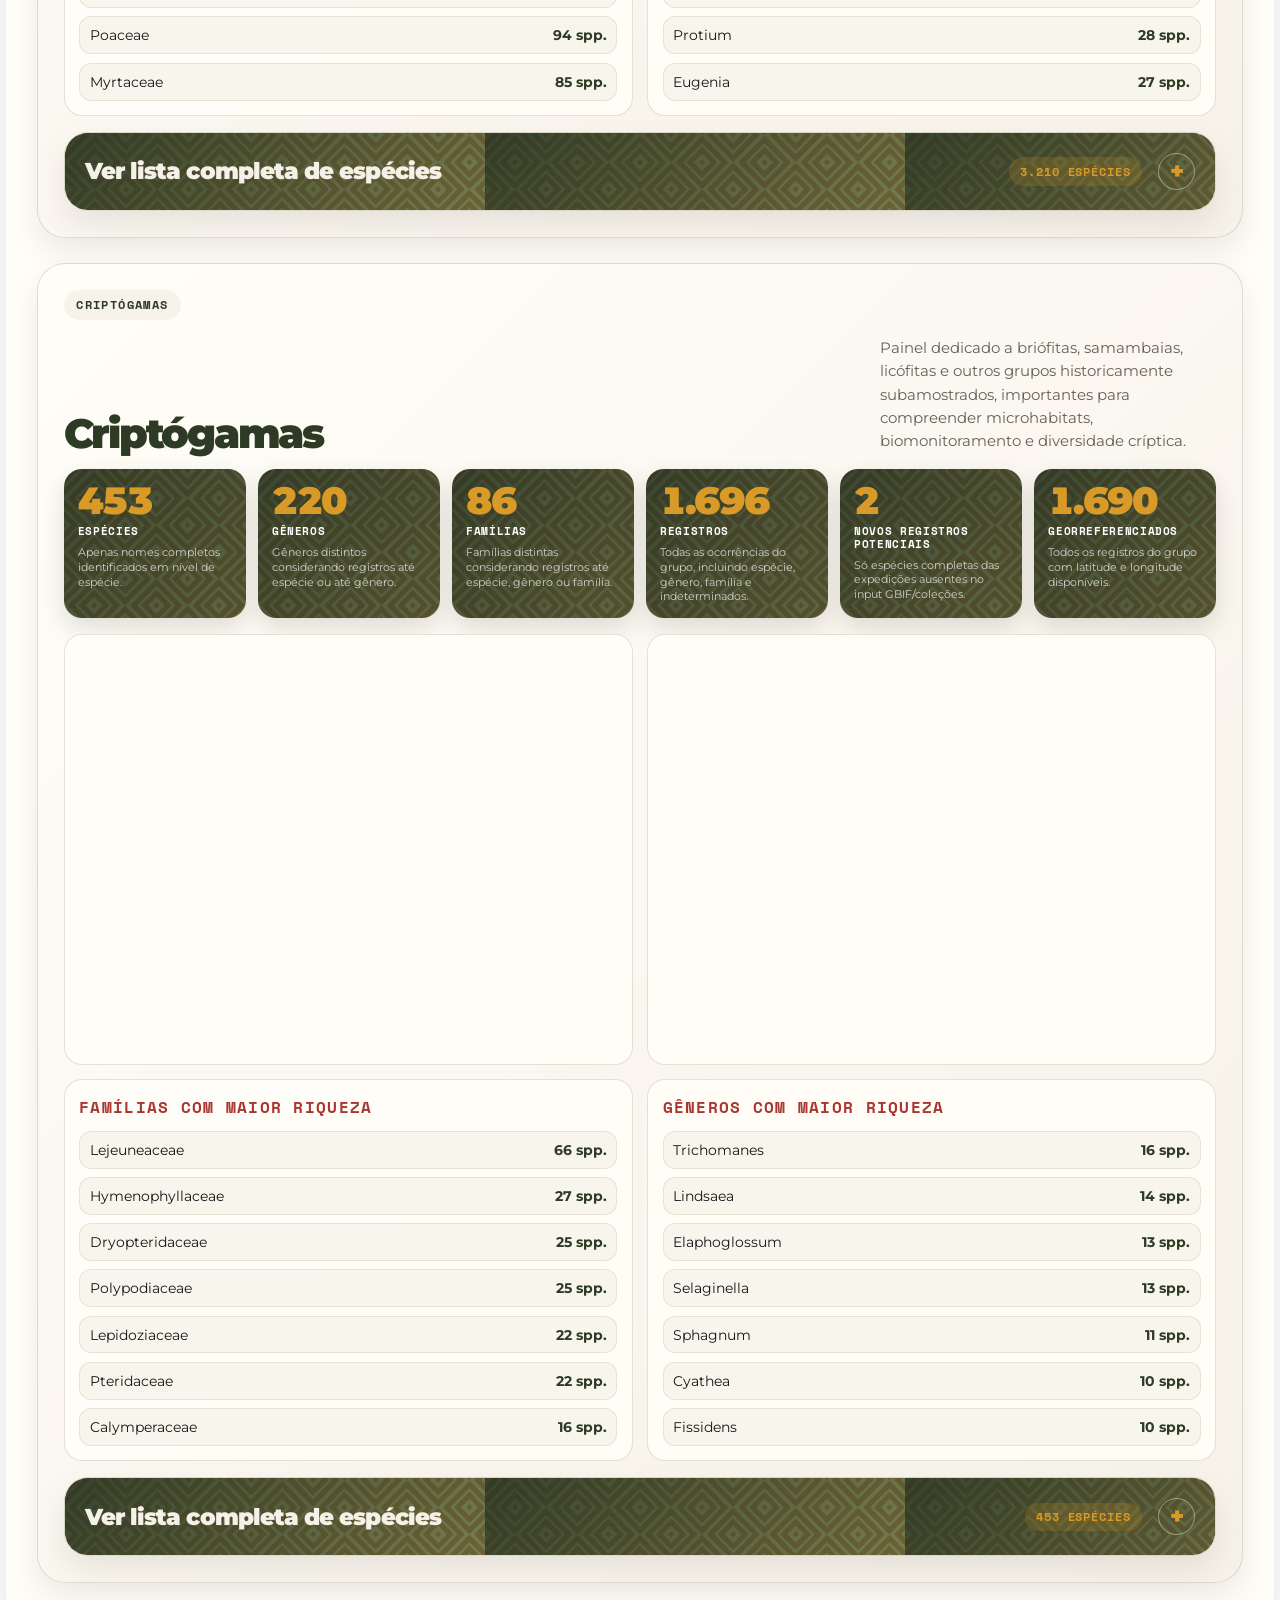
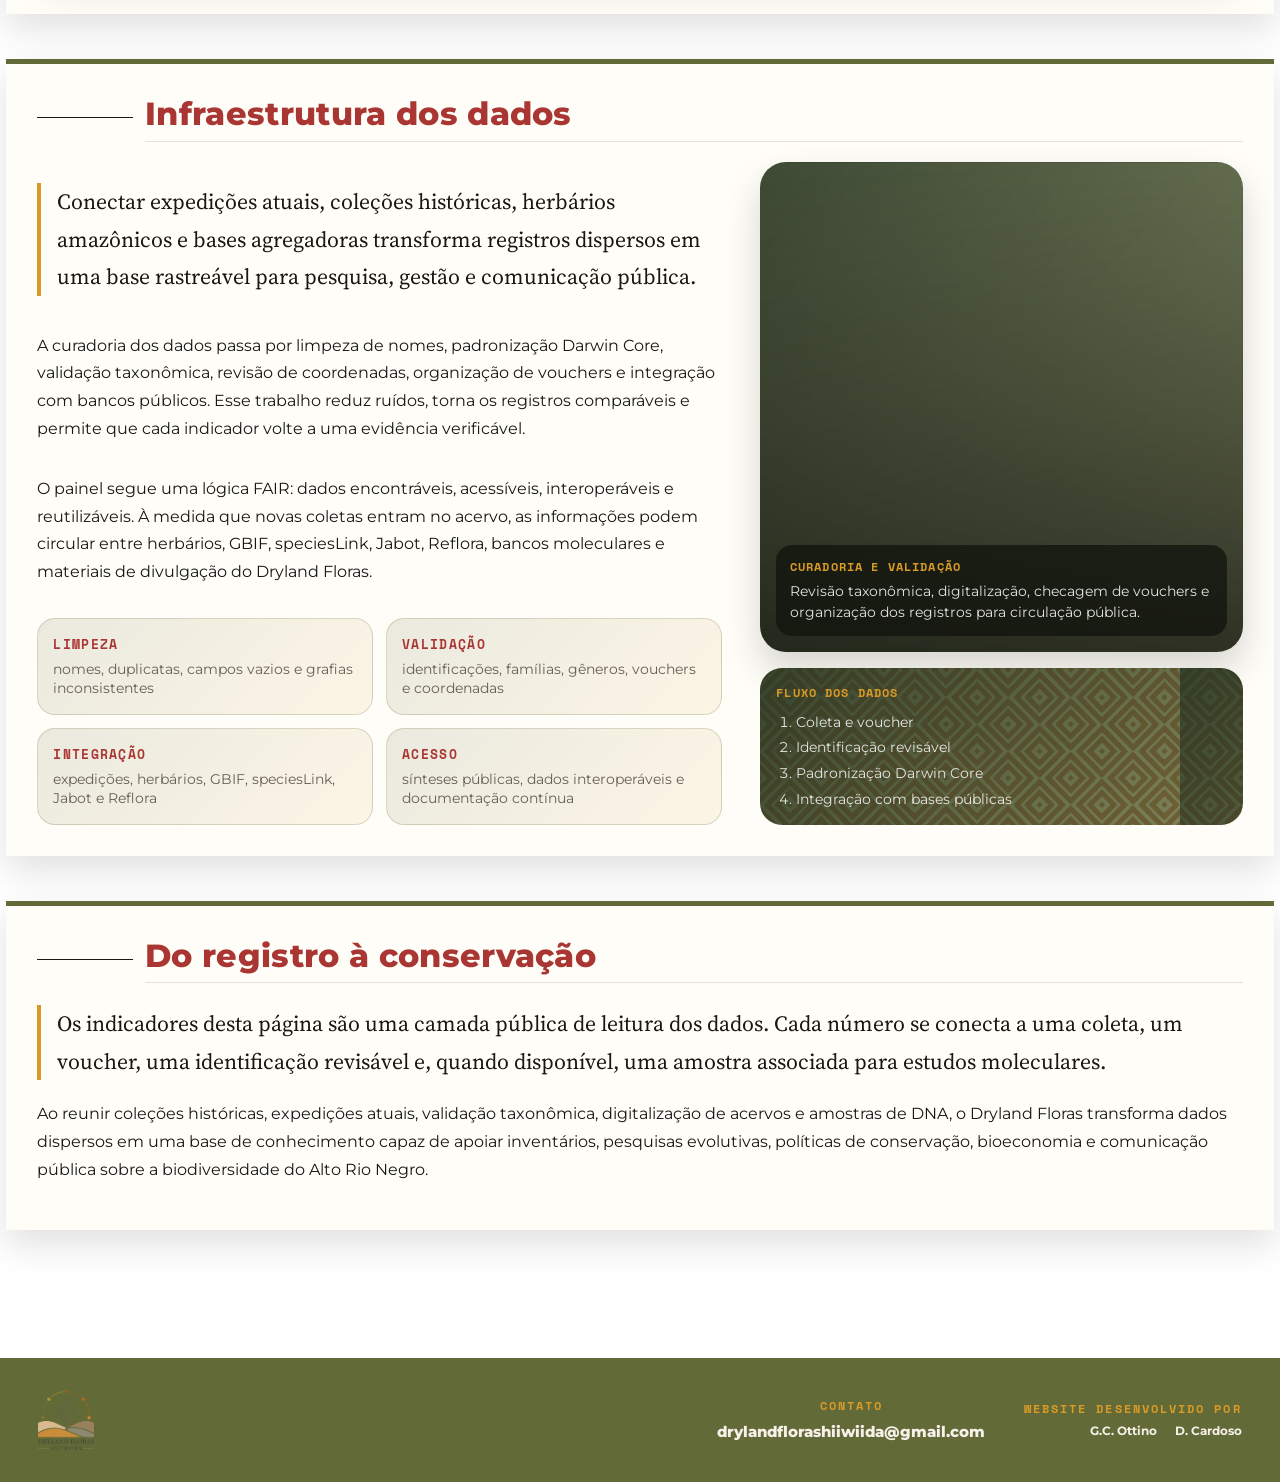
==== commit da8f0b89: "chore: rename tsiino files and references Co-authored-by: deborazuanny <90341710+deborazuanny@users." ====
--- a/docs/acesso/index.html
+++ b/docs/acesso/index.html
@@ -195,7 +195,7 @@
     padding: 0 !important;
     background:
       linear-gradient(rgba(246,241,232,0.86), rgba(246,241,232,0.86)),
-      url("../figures/tsiino_bg.png");
+      url("../figures/drylandfloras_bg.png");
     background-repeat: repeat;
     background-size: min(720px, 100vw) auto;
     background-attachment: fixed;
@@ -450,7 +450,7 @@
   .dashboard-heading h3{ margin: 0; color: var(--green-dark); font-size: clamp(1.6rem, 3.2vw, 2.7rem); font-weight: 900; letter-spacing: -0.055em; line-height: 0.98; }
   .dashboard-heading p{ margin: 0; color: var(--muted); font-size: 0.94rem; line-height: 1.55; }
   .kpi-grid{ display: grid; grid-template-columns: repeat(auto-fit, minmax(155px, 1fr)); gap: 0.75rem; margin: 1rem 0; width: 100%; min-width: 0; }
-  .kpi-card{ min-height: 128px; border-radius: 18px; padding: 0.88rem; background: linear-gradient(135deg, rgba(46,59,36,0.94), rgba(98,106,56,0.86)), url("../figures/tsiino_bg.png"); background-size: 420px auto; color: #fff; box-shadow: 0 10px 24px rgba(0,0,0,0.12); display: flex; flex-direction: column; justify-content: flex-start; min-width: 0; }
+  .kpi-card{ min-height: 128px; border-radius: 18px; padding: 0.88rem; background: linear-gradient(135deg, rgba(46,59,36,0.94), rgba(98,106,56,0.86)), url("../figures/drylandfloras_bg.png"); background-size: 420px auto; color: #fff; box-shadow: 0 10px 24px rgba(0,0,0,0.12); display: flex; flex-direction: column; justify-content: flex-start; min-width: 0; }
   .kpi-card strong{ display: block; color: var(--ochre); font-size: clamp(1.75rem, 3vw, 2.7rem); line-height: 0.92; font-weight: 900; letter-spacing: -0.06em; font-variant-numeric: tabular-nums; }
   .kpi-card span{ display: block; margin-top: 0.45rem; font-family: 'Space Mono', monospace; font-size: 0.66rem; line-height: 1.18; font-weight: 700; text-transform: uppercase; letter-spacing: 0.06em; }
   .kpi-card p{ margin: 0.48rem 0 0 !important; color: rgba(255,255,255,0.75); font-size: 0.68rem !important; line-height: 1.35 !important; }
@@ -473,7 +473,7 @@
   .input-file p{ margin: 0.4rem 0 0; font-size: 0.86rem; color: var(--muted); line-height: 1.48; }
 
   .species-drawer{ margin-top: 1rem; border-radius: 24px; overflow: hidden; border: 1px solid rgba(98,106,56,0.22); background: linear-gradient(135deg, rgba(255,253,247,0.98), rgba(246,241,232,0.88)); box-shadow: 0 14px 30px rgba(0,0,0,0.08); }
-  .species-drawer summary{ list-style: none; cursor: pointer; display: flex; align-items: center; justify-content: space-between; gap: 1rem; padding: clamp(1rem, 2vw, 1.25rem); background: linear-gradient(135deg, rgba(46,59,36,0.96), rgba(98,106,56,0.88)), url("../figures/tsiino_bg.png"); background-size: 420px auto; color: var(--cream); }
+  .species-drawer summary{ list-style: none; cursor: pointer; display: flex; align-items: center; justify-content: space-between; gap: 1rem; padding: clamp(1rem, 2vw, 1.25rem); background: linear-gradient(135deg, rgba(46,59,36,0.96), rgba(98,106,56,0.88)), url("../figures/drylandfloras_bg.png"); background-size: 420px auto; color: var(--cream); }
   .species-drawer summary::-webkit-details-marker{ display: none; }
   .species-drawer summary::after{ content: "+"; display: inline-grid; place-items: center; width: 2.2rem; height: 2.2rem; flex: 0 0 auto; border-radius: 999px; border: 1px solid rgba(255,253,247,0.42); color: var(--ochre); font-size: 1.45rem; font-weight: 900; line-height: 1; transition: transform 0.2s ease, background 0.2s ease; }
   .species-drawer[open] summary::after{ content: "–"; transform: rotate(180deg); background: rgba(0,0,0,0.18); }
@@ -504,7 +504,7 @@
   .data-photo-main .caption{ width: 100%; border-radius: 16px; background: rgba(16,18,12,0.72); padding: 0.85rem; backdrop-filter: blur(6px); }
   .data-photo-main b, .data-flow-card span{ display: block; margin-bottom: 0.35rem; color: var(--ochre); font-family: 'Space Mono', monospace; font-size: 0.72rem; font-weight: 700; letter-spacing: 0.10em; text-transform: uppercase; }
   .data-photo-main span{ color: rgba(255,255,255,0.88); font-size: 0.9rem; line-height: 1.38; }
-  .data-flow-card{ border-radius: 22px; padding: 1rem; background: linear-gradient(135deg, rgba(46,59,36,0.96), rgba(98,106,56,0.84)), url("../figures/tsiino_bg.png"); background-size: 420px auto; color: #fff; }
+  .data-flow-card{ border-radius: 22px; padding: 1rem; background: linear-gradient(135deg, rgba(46,59,36,0.96), rgba(98,106,56,0.84)), url("../figures/drylandfloras_bg.png"); background-size: 420px auto; color: #fff; }
   .data-flow-card ol{ margin: 0.65rem 0 0; padding-left: 1.25rem; display: grid; gap: 0.35rem; }
   .data-flow-card li{ color: rgba(255,255,255,0.86); font-size: 0.9rem; line-height: 1.4; }
 
@@ -636,7 +636,7 @@
 <div class="input-file input-ok">
 <span>Encontrado</span>
 <strong>Expedições Dryland Floras</strong>
-<p>Expedições Dryland Floras lido em C:/repos/cabeca_cachorro/_input_data/dwc_expedicoes_tsiino_validado.xlsx. 383 registros lidos; 365 registros classificados para o painel.</p>
+<p>Expedições Dryland Floras lido em C:/repos/cabeca_cachorro/_input_data/dwc_expedicoes_drylandfloras_validado.xlsx. 383 registros lidos; 365 registros classificados para o painel.</p>
 </div>
 <div class="input-file input-ok">
 <span>Encontrado</span>
@@ -26961,17 +26961,17 @@
 
 
 </main> <!-- /main -->
-<footer class="tsiino-site-footer" aria-label="Rodapé do site Dryland Floras">
+<footer class="drylandfloras-site-footer" aria-label="Rodapé do site Dryland Floras">
 
-  <div class="tsiino-footer-inner">
+  <div class="drylandfloras-footer-inner">
 
 
 
-    <div class="tsiino-footer-logos">
+    <div class="drylandfloras-footer-logos">
 
-      <a class="tsiino-footer-home" href="index.html" aria-label="Página inicial do Dryland Floras">
+      <a class="drylandfloras-footer-home" href="index.html" aria-label="Página inicial do Dryland Floras">
 
-        <img class="tsiino-footer-logo tsiino-footer-logo-project" data-src="figures/DFN_logo.png" alt="Dryland Floras">
+        <img class="drylandfloras-footer-logo drylandfloras-footer-logo-project" data-src="figures/DFN_logo.png" alt="Dryland Floras">
 
       </a>
 
@@ -26979,7 +26979,7 @@
 
       <a href="https://www.amazoniamaisdez.org.br/" target="_blank" rel="noopener" aria-label="Iniciativa Amazônia+10">
 
-        <img class="tsiino-footer-logo tsiino-footer-logo-amazonia" data-src="figures/amazoniamais10.png" alt="Iniciativa Amazônia+10">
+        <img class="drylandfloras-footer-logo drylandfloras-footer-logo-amazonia" data-src="figures/amazoniamais10.png" alt="Iniciativa Amazônia+10">
 
       </a>
 
@@ -26987,7 +26987,7 @@
 
       <a href="https://confap.org.br/" target="_blank" rel="noopener" aria-label="CONFAP">
 
-        <img class="tsiino-footer-logo tsiino-footer-logo-confap" data-src="figures/logo_confap.png" alt="CONFAP">
+        <img class="drylandfloras-footer-logo drylandfloras-footer-logo-confap" data-src="figures/logo_confap.png" alt="CONFAP">
 
       </a>
 
@@ -26995,7 +26995,7 @@
 
       <a href="https://www.gov.br/cnpq/pt-br" target="_blank" rel="noopener" aria-label="CNPq">
 
-        <img class="tsiino-footer-logo tsiino-footer-logo-cnpq" data-src="figures/logo_cnpq.png" alt="CNPq">
+        <img class="drylandfloras-footer-logo drylandfloras-footer-logo-cnpq" data-src="figures/logo_cnpq.png" alt="CNPq">
 
       </a>
 
@@ -27003,7 +27003,7 @@
 
       <a href="https://www.gov.br/pt-br/" target="_blank" rel="noopener" aria-label="Governo Federal">
 
-        <img class="tsiino-footer-logo tsiino-footer-logo-governo" data-src="figures/logo_governo.png" alt="Governo Federal">
+        <img class="drylandfloras-footer-logo drylandfloras-footer-logo-governo" data-src="figures/logo_governo.png" alt="Governo Federal">
 
       </a>
 
@@ -27011,23 +27011,23 @@
 
 
 
-    <div class="tsiino-footer-contact">
+    <div class="drylandfloras-footer-contact">
 
-      <div class="tsiino-footer-title">Contato</div>
+      <div class="drylandfloras-footer-title">Contato</div>
 
-      <a href="mailto:tsiinohiiwiida@gmail.com">tsiinohiiwiida@gmail.com</a>
+      <a href="mailto:drylandflorashiiwiida@gmail.com">drylandflorashiiwiida@gmail.com</a>
 
     </div>
 
 
 
-    <div class="tsiino-footer-dev">
+    <div class="drylandfloras-footer-dev">
 
-      <div class="tsiino-footer-title">Website desenvolvido por</div>
+      <div class="drylandfloras-footer-title">Website desenvolvido por</div>
 
 
 
-      <div class="tsiino-footer-dev-links">
+      <div class="drylandfloras-footer-dev-links">
 
         <a href="https://github.com/giuliaottino" target="_blank" rel="noopener" aria-label="GitHub de G.C. Ottino">
 
@@ -27127,7 +27127,7 @@
 
   function fixFooterPaths() {
 
-    const footer = document.querySelector(".tsiino-site-footer");
+    const footer = document.querySelector(".drylandfloras-site-footer");
 
 
 
@@ -27143,7 +27143,7 @@
 
 
 
-    document.querySelectorAll(".tsiino-site-footer img[data-src]").forEach(function (img) {
+    document.querySelectorAll(".drylandfloras-site-footer img[data-src]").forEach(function (img) {
 
       const src = img.getAttribute("data-src");
 
@@ -27163,7 +27163,7 @@
 
       img.addEventListener("error", function () {
 
-        img.classList.add("tsiino-footer-logo-missing");
+        img.classList.add("drylandfloras-footer-logo-missing");
 
       });
 
@@ -27171,7 +27171,7 @@
 
 
 
-    document.querySelectorAll(".tsiino-footer-home").forEach(function (link) {
+    document.querySelectorAll(".drylandfloras-footer-home").forEach(function (link) {
 
       link.href = prefix + "index.html";
 
@@ -27209,7 +27209,7 @@
     if (!favicon) return "";
 
     var href = favicon.getAttribute("href") || "";
-    return href.replace(/figures\/tsiino_hex_sticker\.png(?:[?#].*)?$/, "");
+    return href.replace(/figures\/drylandfloras_hex_sticker\.png(?:[?#].*)?$/, "");
   }
 
   function loadScript(src, callback) {
--- a/docs/styles.css
+++ b/docs/styles.css
@@ -0,0 +1,378 @@
+
+@media (min-width: 991.98px) {
+#quarto-header {
+  border-bottom: 1px solid #dee2e6;
+}
+}
+
+.navbar-brand > img {
+  max-height: 36px;
+}
+
+
+.platform-table td {
+  vertical-align: middle;
+}
+
+.platform-table td > div.sourceCode {
+  margin-top: 0.3rem;
+  margin-bottom: 0.3rem;
+}
+
+
+.document-example {
+  opacity: 0.9;
+  padding: 6px; 
+  font-weight: 500;
+  margin-bottom: 1rem;
+}
+
+.document-example div {
+  padding: 5px;
+}
+
+
+.document-example .citation {
+  color: blue;
+}
+
+
+.search-attribution {
+  margin-top: 20px;
+  padding-bottom: 20px;
+  height: 40px;
+}
+
+#download-button {
+  margin-top: 1em;
+}
+
+#download-table {
+  margin-bottom: 2em;  
+}
+
+#download-table p {
+  margin-bottom: 0;
+}
+
+#download-table .checksum {
+  color: var(--bs-primary);
+  font-size: .775em;
+  cursor: pointer;
+  padding-top: 4px;
+}
+
+#download-button {
+  display:flex;
+  justify-content: center;
+  padding-bottom: 10px;
+  padding-top: 10px;
+}
+
+#download-button .secondary {
+  font-size: .775em;
+  margin-bottom: 0;
+}
+
+#download-button .container {
+  display: flex;
+  padding-left: 10px;
+  padding-right: 40px;
+}
+
+#download-button .icon-container {
+  fill: white;
+  width: 30px;
+  margin-right: 15px;
+}
+
+.reveal-demo {
+  width: 100%;
+  height: 350px;
+  outline: none;
+}
+
+
+.slide-deck {
+  border: 3px solid #dee2e6;
+  width: 100%;
+  height: 475px;
+}
+
+@media only screen and (max-width: 600px) {
+ .slide-deck {
+    height: 400px;
+  }
+}
+
+/* FOOTER GLOBAL — DRYLANDFLORAS HIIWIIDA */
+
+html,
+body {
+  width: 100%;
+  max-width: 100%;
+  overflow-x: hidden;
+}
+
+.drylandfloras-site-footer {
+  position: relative !important;
+  width: 100vw !important;
+  max-width: 100vw !important;
+  margin-left: calc(50% - 50vw) !important;
+  margin-right: calc(50% - 50vw) !important;
+
+  background: #626A38 !important;
+  color: #F6F1E8 !important;
+  padding: 2rem clamp(1.2rem, 3vw, 3.5rem) !important;
+  box-sizing: border-box !important;
+  font-family: "Montserrat", Arial, sans-serif;
+}
+
+body > .drylandfloras-site-footer {
+  margin-left: 0 !important;
+  margin-right: 0 !important;
+}
+
+.drylandfloras-footer-inner {
+  width: min(1700px, 100%);
+  margin: 0 auto;
+  display: grid;
+  grid-template-columns: minmax(0, 1fr) max-content max-content;
+  align-items: center;
+  gap: clamp(1.5rem, 3vw, 4rem);
+}
+
+.drylandfloras-footer-logos,
+.drylandfloras-footer-contact,
+.drylandfloras-footer-dev {
+  min-width: 0;
+}
+
+.drylandfloras-site-footer a {
+  color: #F6F1E8 !important;
+  text-decoration: none !important;
+}
+
+.drylandfloras-site-footer a:hover {
+  color: #D99A27 !important;
+}
+
+/* Logos */
+
+.drylandfloras-footer-logos {
+  display: flex;
+  align-items: center;
+  justify-content: flex-start;
+  flex-wrap: nowrap;
+  gap: clamp(0.75rem, 1.3vw, 1.4rem);
+}
+
+.drylandfloras-footer-logos a {
+  display: inline-flex;
+  align-items: center;
+  justify-content: center;
+  flex: 0 0 auto;
+  transition: transform 0.16s ease, opacity 0.16s ease;
+}
+
+.drylandfloras-footer-logos a:hover {
+  transform: translateY(-1px);
+  opacity: 0.86;
+}
+
+.drylandfloras-footer-logo {
+  display: block;
+  width: auto;
+  object-fit: contain;
+  max-width: 100%;
+  max-height: 64px;
+}
+
+.drylandfloras-footer-logo-project {
+  height: 60px;
+}
+
+.drylandfloras-footer-logo-amazonia {
+  height: 52px;
+}
+
+.drylandfloras-footer-logo-confap {
+  height: 42px;
+}
+
+.drylandfloras-footer-logo-cnpq {
+  height: 36px;
+}
+
+.drylandfloras-footer-logo-governo {
+  height: 44px;
+  max-width: 160px;
+}
+
+.drylandfloras-footer-logo-missing {
+  display: none !important;
+}
+
+/* Contato */
+
+.drylandfloras-footer-contact {
+  text-align: center;
+  line-height: 1.35;
+}
+
+.drylandfloras-footer-title {
+  margin-bottom: 0.45rem;
+  font-family: "Space Mono", monospace;
+  font-size: 0.72rem;
+  font-weight: 700;
+  letter-spacing: 0.18em;
+  text-transform: uppercase;
+  color: #D99A27;
+}
+
+.drylandfloras-footer-contact a {
+  font-size: clamp(0.95rem, 1.1vw, 1.12rem);
+  font-weight: 800;
+  white-space: nowrap;
+}
+
+/* Desenvolvido por */
+
+.drylandfloras-footer-dev {
+  text-align: right;
+  line-height: 1.35;
+}
+
+.drylandfloras-footer-dev-links {
+  display: flex;
+  flex-wrap: nowrap;
+  justify-content: flex-end;
+  gap: 0.75rem;
+}
+
+.drylandfloras-footer-dev-links a {
+  display: inline-flex;
+  align-items: center;
+  gap: 0.35rem;
+  white-space: nowrap;
+  font-size: clamp(0.78rem, 0.9vw, 0.9rem);
+  font-weight: 700;
+}
+
+.drylandfloras-footer-dev-links i {
+  font-size: 1rem;
+  line-height: 1;
+}
+
+/* Responsivo */
+
+@media (max-width: 1100px) {
+  .drylandfloras-footer-inner {
+    grid-template-columns: 1fr;
+    text-align: center;
+  }
+
+  .drylandfloras-footer-logos {
+    justify-content: center;
+    flex-wrap: wrap;
+  }
+
+  .drylandfloras-footer-contact {
+    text-align: center;
+  }
+
+  .drylandfloras-footer-dev {
+    text-align: center;
+  }
+
+  .drylandfloras-footer-dev-links {
+    justify-content: center;
+    flex-wrap: wrap;
+  }
+
+  .drylandfloras-footer-contact a {
+    white-space: normal;
+  }
+
+  .drylandfloras-footer-logo-project {
+    height: 52px;
+  }
+
+  .drylandfloras-footer-logo-amazonia {
+    height: 44px;
+  }
+
+  .drylandfloras-footer-logo-confap {
+    height: 42px;
+  }
+
+  .drylandfloras-footer-logo-cnpq {
+    height: 34px;
+  }
+
+  .drylandfloras-footer-logo-governo {
+    height: 44px;
+    max-width: 150px;
+  }
+}
+
+@media (max-width: 520px) {
+  .drylandfloras-site-footer {
+    padding: 1.6rem 1rem !important;
+  }
+
+  .drylandfloras-footer-inner {
+    gap: 1.4rem;
+  }
+
+  .drylandfloras-footer-logos {
+    gap: 0.75rem 0.95rem;
+  }
+
+  .drylandfloras-footer-logo-project {
+    height: 46px;
+  }
+
+  .drylandfloras-footer-logo-amazonia {
+    height: 38px;
+  }
+
+  .drylandfloras-footer-logo-confap {
+    height: 38px;
+  }
+
+  .drylandfloras-footer-logo-cnpq {
+    height: 30px;
+  }
+
+  .drylandfloras-footer-logo-governo {
+    height: 34px;
+    max-width: 135px;
+  }
+
+  .drylandfloras-footer-contact a {
+    font-size: 0.95rem;
+  }
+
+  .drylandfloras-footer-dev-links a {
+    font-size: 0.82rem;
+  }
+}
+
+html,
+body {
+  width: 100%;
+  max-width: 100%;
+  overflow-x: hidden;
+}
+
+body > .drylandfloras-site-footer {
+  width: 100vw !important;
+  max-width: 100vw !important;
+  margin-left: 0 !important;
+  margin-right: 0 !important;
+}
+
+body .drylandfloras-site-footer {
+  display: block !important;
+}
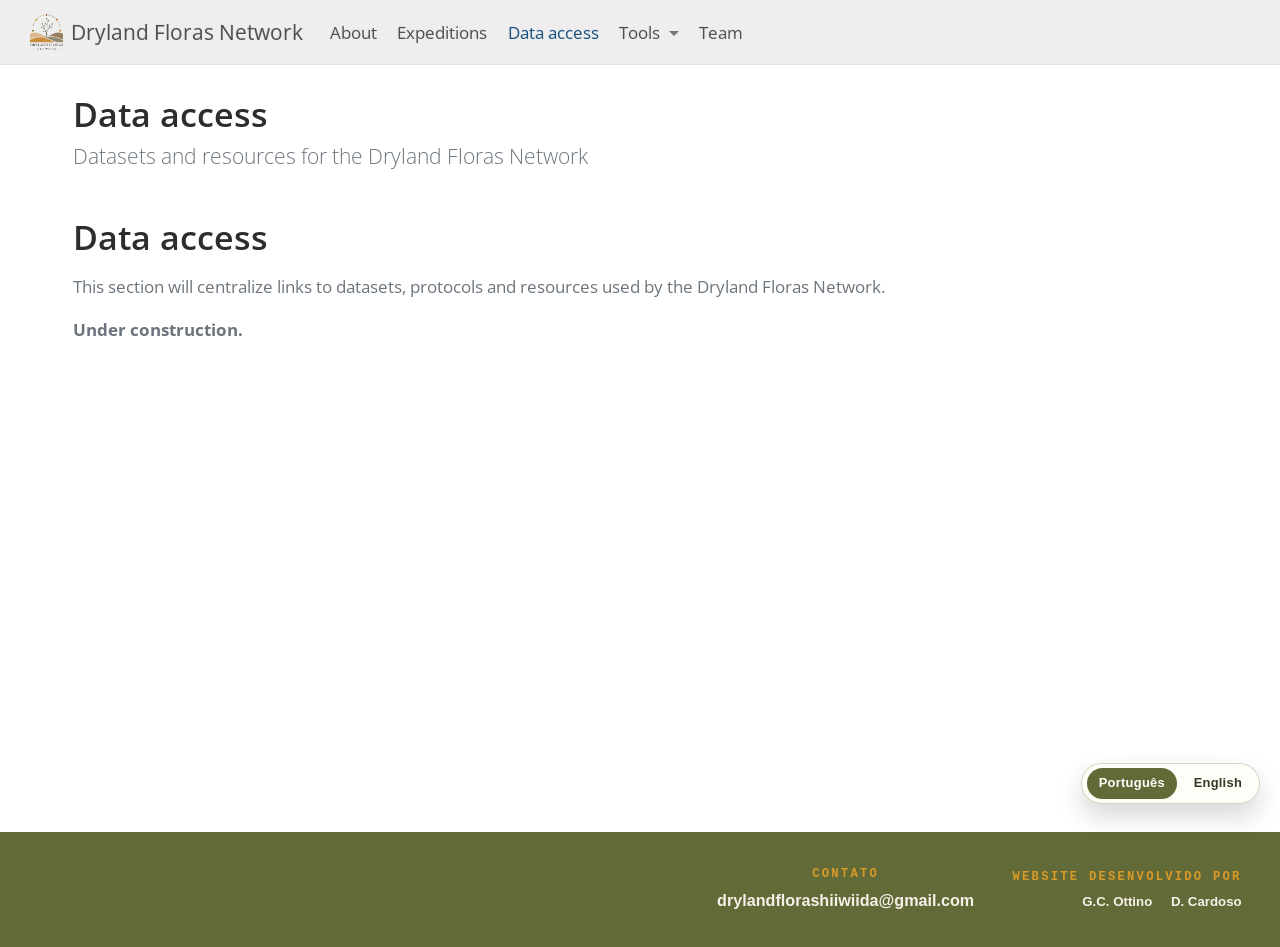
==== commit eb937f87: "test" ====
--- a/docs/acesso/index.html
+++ b/docs/acesso/index.html
@@ -7,7 +7,7 @@
 <meta name="viewport" content="width=device-width, initial-scale=1.0, user-scalable=yes">
 
 
-<title>Acesso aos dados - Dryland Floras</title>
+<title>Data access – Dryland Floras Network</title>
 <style>
 /* Default styles provided by pandoc.
 ** See https://pandoc.org/MANUAL.html#variables-for-html for config info.
@@ -39,7 +39,7 @@
 <link href="../site_libs/quarto-html/quarto-syntax-highlighting-7f8f88aac4f3542376d5c11b86a4c14d.css" rel="stylesheet" id="quarto-text-highlighting-styles">
 <script src="../site_libs/bootstrap/bootstrap.min.js"></script>
 <link href="../site_libs/bootstrap/bootstrap-icons.css" rel="stylesheet">
-<link href="../site_libs/bootstrap/bootstrap-d8710e480f3b49ae2d124b0e9e9981a1.min.css" rel="stylesheet" append-hash="true" id="quarto-bootstrap" data-mode="light">
+<link href="../site_libs/bootstrap/bootstrap-4c35b17daac69691be76aaa2f978b037.min.css" rel="stylesheet" append-hash="true" id="quarto-bootstrap" data-mode="light">
 <script id="quarto-search-options" type="application/json">{
   "language": {
     "search-no-results-text": "No results",
@@ -59,24 +59,6 @@
  <script>(function(w,d,s,l,i){w[l]=w[l]||[];w[l].push({'gtm.start': new Date().getTime(),event:'gtm.js'});var f=d.getElementsByTagName(s)[0],j=d.createElement(s),dl=l!='dataLayer'?'&l='+l:'';j.async=true;j.src='https://www.googletagmanager.com/gtm.js?id='+i+dl;f.parentNode.insertBefore(j,f);})(window,document,'script','dataLayer','GTM-KHBDBW7');</script>
  <!-- End Google Tag Manager -->
  
-<link href="../site_libs/htmltools-fill-0.5.8.1/fill.css" rel="stylesheet">
-
-<script src="../site_libs/htmlwidgets-1.6.4/htmlwidgets.js"></script>
-
-<script src="../site_libs/plotly-binding-4.11.0/plotly.js"></script>
-
-<script src="../site_libs/typedarray-0.1/typedarray.min.js"></script>
-
-<script src="../site_libs/jquery-3.5.1/jquery.min.js"></script>
-
-<link href="../site_libs/crosstalk-1.2.2/css/crosstalk.min.css" rel="stylesheet">
-
-<script src="../site_libs/crosstalk-1.2.2/js/crosstalk.min.js"></script>
-
-<link href="../site_libs/plotly-htmlwidgets-css-2.11.1/plotly-htmlwidgets.css" rel="stylesheet">
-
-<script src="../site_libs/plotly-main-2.11.1/plotly-latest.min.js"></script>
-
 
 
 <link rel="stylesheet" href="../styles.css">
@@ -94,7 +76,7 @@
     <img src="../figures/DFN_logo.png" alt="" class="navbar-logo dark-content">
     </a>
     <a class="navbar-brand" href="../index.html">
-    <span class="navbar-title">Dryland Floras</span>
+    <span class="navbar-title">Dryland Floras Network</span>
     </a>
   </div>
           <button class="navbar-toggler" type="button" data-bs-toggle="collapse" data-bs-target="#navbarCollapse" aria-controls="navbarCollapse" role="menu" aria-expanded="false" aria-label="Toggle navigation" onclick="if (window.quartoToggleHeadroom) { window.quartoToggleHeadroom(); }">
@@ -104,30 +86,30 @@
             <ul class="navbar-nav navbar-nav-scroll me-auto">
   <li class="nav-item">
     <a class="nav-link" href="../index.html"> 
-<span class="menu-text">Sobre</span></a>
+<span class="menu-text">About</span></a>
   </li>  
   <li class="nav-item">
     <a class="nav-link" href="../expedicoes/index.html"> 
-<span class="menu-text">Expedições</span></a>
+<span class="menu-text">Expeditions</span></a>
   </li>  
   <li class="nav-item">
     <a class="nav-link active" href="../acesso/index.html" aria-current="page"> 
-<span class="menu-text">Acesso aos dados</span></a>
+<span class="menu-text">Data access</span></a>
   </li>  
   <li class="nav-item dropdown ">
-    <a class="nav-link dropdown-toggle" href="#" id="nav-menu-ferramentas" role="link" data-bs-toggle="dropdown" aria-expanded="false">
- <span class="menu-text">Ferramentas</span>
+    <a class="nav-link dropdown-toggle" href="#" id="nav-menu-tools" role="link" data-bs-toggle="dropdown" aria-expanded="false">
+ <span class="menu-text">Tools</span>
     </a>
-    <ul class="dropdown-menu" aria-labelledby="nav-menu-ferramentas">    
+    <ul class="dropdown-menu" aria-labelledby="nav-menu-tools">    
         <li>
     <a class="dropdown-item" href="../ferramentas/validador-herbario/index.html">
- <span class="dropdown-text">Validador de planilha de herbário</span></a>
+ <span class="dropdown-text">Herbarium spreadsheet validator</span></a>
   </li>  
     </ul>
   </li>
   <li class="nav-item">
     <a class="nav-link" href="../team/index.html"> 
-<span class="menu-text">Equipe</span></a>
+<span class="menu-text">Team</span></a>
   </li>  
 </ul>
           </div> <!-- /navcollapse -->
@@ -149,8 +131,8 @@
 
 <header id="title-block-header" class="quarto-title-block default">
 <div class="quarto-title">
-<h1 class="title">Acesso aos dados - Dryland Floras</h1>
-<p class="subtitle lead">Coleções, dados e conhecimento científico para apoiar a conservação da biodiversidade no Alto Rio Negro</p>
+<h1 class="title">Data access</h1>
+<p class="subtitle lead">Datasets and resources for the Dryland Floras Network</p>
 </div>
 
 
@@ -167,27036 +149,119 @@
 </header>
 
 
-<link rel="preconnect" href="https://fonts.googleapis.com">
-<link rel="preconnect" href="https://fonts.gstatic.com" crossorigin="">
-<link href="https://fonts.googleapis.com/css2?family=Montserrat:wght@400;500;600;700;800;900&amp;family=Source+Serif+4:opsz,wght@8..60,400;8..60,600;8..60,700&amp;family=Space+Mono:wght@400;700&amp;display=swap" rel="stylesheet">
-
-<style>
-  :root{
-    --red: #A93632;
-    --red-dark: #6E1F1D;
-    --green: #626A38;
-    --green-dark: #2E3B24;
-    --green-soft: #D7DDC5;
-    --ochre: #D99A27;
-    --cream: #F6F1E8;
-    --paper: #FFFDF7;
-    --ink: #171717;
-    --muted: #675F55;
-    --line: rgba(98,106,56,0.24);
-  }
-
-  *{ box-sizing: border-box; }
-  html{ scroll-behavior: smooth; overflow-x: hidden; }
-
-  body{
-    overflow-x: hidden;
-    margin: 0 !important;
-    padding: 0 !important;
-    background:
-      linear-gradient(rgba(246,241,232,0.86), rgba(246,241,232,0.86)),
-      url("../figures/drylandfloras_bg.png");
-    background-repeat: repeat;
-    background-size: min(720px, 100vw) auto;
-    background-attachment: fixed;
-    background-position: center top;
-    font-family: 'Montserrat', Arial, sans-serif;
-    color: var(--ink);
-  }
-
-  main.content, #quarto-content, main, .page-columns, .page-layout-full, .content{
-    width: 100vw !important;
-    max-width: 100vw !important;
-    background: transparent;
-    margin: 0 !important;
-    padding-left: 0 !important;
-    padding-right: 0 !important;
-    padding-top: 0 !important;
-    padding-bottom: 4rem;
-    overflow-x: hidden !important;
-  }
-
-  .page-columns{ display: block !important; }
-  .quarto-title-block{ display: none !important; }
-
-  #quarto-header{
-    position: absolute !important;
-    top: 0 !important;
-    left: 0 !important;
-    right: 0 !important;
-    z-index: 10000 !important;
-    background: transparent !important;
-    border: 0 !important;
-    box-shadow: none !important;
-  }
-  #quarto-header .navbar{ background: transparent !important; box-shadow: none !important; border: 0 !important; min-height: 76px; }
-  #quarto-header::before{
-    content: "";
-    position: absolute;
-    inset: 0 0 auto 0;
-    height: 128px;
-    background: linear-gradient(180deg, rgba(0,0,0,0.46) 0%, rgba(0,0,0,0.18) 60%, rgba(0,0,0,0) 100%);
-    pointer-events: none;
-    z-index: -1;
-  }
-  #quarto-header .navbar-brand{ display: none !important; }
-  #quarto-header .navbar .nav-link,
-  #quarto-header .navbar .nav-link:visited,
-  #quarto-header .navbar svg,
-  #quarto-header .navbar i,
-  #quarto-header .navbar .bi,
-  #quarto-header .quarto-navbar-tools a,
-  #quarto-header .quarto-navbar-tools button,
-  #quarto-header .aa-DetachedSearchButton,
-  #quarto-header .aa-DetachedSearchButtonIcon,
-  #quarto-header .quarto-color-scheme-toggle{
-    color: #fff !important;
-    fill: #fff !important;
-    text-shadow: 0 2px 10px rgba(0,0,0,0.72);
-    filter: drop-shadow(0 2px 8px rgba(0,0,0,0.55));
-  }
-  #quarto-header .navbar .nav-link.active,
-  #quarto-header .navbar .nav-link:hover{ color: var(--ochre) !important; }
-
-  .conservation-hero{
-    position: relative;
-    left: 50%;
-    transform: translateX(-50%);
-    width: 100vw;
-    min-height: min(790px, 100svh);
-    overflow: hidden;
-    isolation: isolate;
-    background:
-      linear-gradient(90deg, rgba(0,0,0,0.58) 0%, rgba(0,0,0,0.36) 36%, rgba(0,0,0,0.10) 100%),
-      linear-gradient(180deg, rgba(0,0,0,0.12) 0%, rgba(0,0,0,0.18) 50%, rgba(46,59,36,0.82) 100%),
-      url("../figures/conservacao/conservacaotitlebg.png"),
-      url("../figures/conservacaotitlebg.png");
-    background-size: cover;
-    background-position: center;
-    color: #fff;
-    display: grid;
-    justify-items: end;
-    align-items: end;
-    padding: clamp(7rem, 14vh, 10rem) clamp(1rem, 5vw, 5.5rem) clamp(3rem, 7vh, 5rem);
-  }
-
-  .hero-inner{
-    width: min(980px, 58vw);
-    margin-left: auto;
-    margin-right: clamp(1rem, 5vw, 6rem);
-    display: block;
-    text-align: right;
-  }
-
-  .hero-kicker, .eyebrow{
-    display: inline-flex;
-    width: max-content;
-    max-width: 100%;
-    align-items: center;
-    border-radius: 999px;
-    padding: 0.35rem 0.72rem;
-    background: rgba(246,241,232,0.86);
-    border: 1px solid rgba(246,241,232,0.36);
-    color: var(--green-dark);
-    font-family: 'Space Mono', monospace;
-    font-size: 0.72rem;
-    font-weight: 700;
-    letter-spacing: 0.12em;
-    text-transform: uppercase;
-  }
-  .conservation-hero .hero-kicker{ margin-left: auto; }
-  .conservation-title{
-    margin: 0.85rem 0 0;
-    color: #fff;
-    font-family: 'Montserrat', Arial, sans-serif;
-    max-width: 940px;
-    text-align: right;
-    font-size: clamp(4.2rem, 7.1vw, 7.35rem);
-    line-height: 0.86;
-    font-weight: 900;
-    letter-spacing: -0.082em;
-    text-shadow: 0 4px 28px rgba(0,0,0,0.72);
-  }
-  .conservation-title .title-line{ display: block; }
-  .conservation-title .title-nowrap{ white-space: nowrap; }
-  .hero-deck{
-    margin-top: 1.15rem;
-    margin-left: auto;
-    max-width: 720px;
-    text-align: right;
-    color: rgba(255,255,255,0.92);
-    font-family: 'Source Serif 4', Georgia, serif;
-    font-size: clamp(1.18rem, 2vw, 1.48rem);
-    line-height: 1.48;
-    text-shadow: 0 2px 12px rgba(0,0,0,0.70);
-  }
-
-  .content-card, .results-section, #introducao.content-card.intro-wide-card{
-    width: min(1240px, calc(100vw - 2rem)) !important;
-    max-width: calc(100vw - 2rem) !important;
-    margin: 2.8rem auto 0 auto !important;
-    padding: clamp(1.25rem, 2.4vw, 2.25rem);
-    background: rgba(255,253,247,0.96);
-    box-shadow: 0 15px 34px rgba(0,0,0,0.12);
-    position: relative;
-    z-index: 2;
-    border-top: 5px solid var(--green);
-    overflow: hidden;
-    transform: none !important;
-    left: auto !important;
-  }
-
-  .section-title{
-    display: grid;
-    grid-template-columns: 96px 1fr;
-    gap: 0.75rem;
-    align-items: center;
-    margin-bottom: 1.25rem;
-  }
-  .section-title::before{ content: ""; display: block; height: 1px; background: var(--ink); }
-  .section-title h2{
-    margin: 0;
-    padding-bottom: 0.45rem;
-    border-bottom: 1px solid rgba(98,106,56,0.18);
-    font-size: clamp(1.28rem, 2.8vw, 2rem);
-    font-weight: 800;
-    color: var(--red);
-    letter-spacing: 0.01em;
-  }
-
-  p{ font-family: 'Montserrat', Arial, sans-serif; font-size: 1rem; line-height: 1.74; color: var(--ink); }
-  .lead{
-    font-family: 'Source Serif 4', Georgia, serif !important;
-    font-size: clamp(1.12rem, 2vw, 1.36rem) !important;
-    line-height: 1.72 !important;
-    color: #191711 !important;
-    border-left: 4px solid var(--ochre);
-    padding-left: 1rem;
-    margin-bottom: 1.25rem !important;
-  }
-  .big-statement{
-    margin-top: 1.4rem;
-    padding: clamp(1.1rem, 2.4vw, 1.7rem);
-    background: linear-gradient(135deg, rgba(217,154,39,0.15), rgba(98,106,56,0.10));
-    border-left: 5px solid var(--ochre);
-    color: var(--green-dark);
-    font-family: 'Source Serif 4', Georgia, serif;
-    font-weight: 800;
-    font-size: clamp(1.28rem, 2.7vw, 2.05rem);
-    line-height: 1.16;
-  }
-
-  #introducao .intro-layout-wide{
-    display: grid;
-    grid-template-columns: minmax(0, 0.92fr) minmax(0, 1fr);
-    gap: clamp(1.1rem, 2.2vw, 2rem);
-    align-items: start;
-    min-width: 0;
-    max-width: 100%;
-  }
-  #introducao .intro-copy{ min-width: 0; }
-  #introducao .intro-copy p:not(.lead){ font-size: clamp(0.92rem, 0.98vw, 1rem); line-height: 1.62; }
-
-  .mini-facts{ display: grid; grid-template-columns: repeat(3, minmax(0, 1fr)); gap: 0.85rem; margin-top: 1.25rem; }
-  .mini-fact{ background: rgba(246,241,232,0.82); border: 1px solid var(--line); border-radius: 16px; padding: 1rem; }
-  .mini-fact strong{ display: block; color: var(--red); font-size: clamp(1.4rem, 3vw, 2rem); line-height: 0.95; font-weight: 900; }
-  .mini-fact span{ display: block; margin-top: 0.45rem; font-family: 'Space Mono', monospace; font-size: 0.68rem; font-weight: 700; letter-spacing: 0.07em; text-transform: uppercase; color: var(--green-dark); }
-
-  .specimen-panel{
-    display: grid;
-    grid-template-columns: minmax(0, 1.25fr) minmax(0, 0.9fr);
-    grid-template-rows: minmax(250px, 1fr) minmax(250px, 1fr) minmax(150px, 0.48fr);
-    grid-template-areas: "fanero cripto" "fanero fungo" "herbario herbario";
-    gap: clamp(0.8rem, 1.5vw, 1.05rem);
-    min-width: 0;
-    width: 100%;
-    max-width: 100%;
-  }
-  .specimen-card, .herbarium-mini-card{ min-width: 0; border-radius: 24px; background: rgba(255,253,247,0.98); border: 1px solid rgba(98,106,56,0.24); box-shadow: 0 18px 34px rgba(0,0,0,0.12); overflow: hidden; }
-  .specimen-card figure, .herbarium-mini-card figure{ margin: 0; width: 100%; height: 100%; display: grid; grid-template-rows: minmax(0, 1fr) auto; }
-  .specimen-card img{ width: 100%; height: 100%; min-height: 0; object-fit: contain; object-position: center; display: block; background: linear-gradient(135deg, #f4efe4, #fffdf7); padding: clamp(0.5rem, 0.9vw, 0.85rem); }
-  .specimen-card figcaption, .herbarium-mini-card figcaption{ display: flex; align-items: center; justify-content: space-between; gap: 0.7rem; padding: 0.78rem 0.9rem; background: rgba(46,59,36,0.96); color: #fff; }
-  .specimen-card figcaption b, .herbarium-mini-card figcaption b{ color: var(--ochre); font-family: 'Space Mono', monospace; font-size: 0.68rem; letter-spacing: 0.10em; text-transform: uppercase; }
-  .specimen-card figcaption span, .herbarium-mini-card figcaption span{ color: rgba(255,255,255,0.78); font-size: 0.78rem; line-height: 1.25; text-align: right; }
-  .specimen-card.fanero{ grid-area: fanero; }
-  .specimen-card.cripto{ grid-area: cripto; }
-  .specimen-card.fungo{ grid-area: fungo; }
-  .herbarium-mini-card{ grid-area: herbario; }
-  .herbarium-mini-card figure{ grid-template-columns: minmax(0, 0.46fr) minmax(0, 0.54fr); grid-template-rows: 1fr; }
-  .herbarium-mini-card img{ width: 100%; height: 100%; min-height: 160px; object-fit: cover; object-position: center; display: block; }
-  .herbarium-mini-card figcaption{ align-items: flex-start; justify-content: center; flex-direction: column; }
-  .herbarium-mini-card figcaption span{ text-align: left; }
-
-  .full-bleed-gallery{ width: 100vw; margin: 3.2rem 0 0 calc(50% - 50vw); background: rgba(246,241,232,0.72); padding: clamp(1.3rem, 3vw, 2.4rem) 0; overflow: hidden; }
-  .gallery-title-wrap{ width: min(1240px, calc(100vw - 2rem)); margin: 0 auto 1.15rem auto; }
-  .gallery-title{ display: inline-block; margin: 0; padding: 0.35rem 0.75rem 0.42rem; background: var(--green-dark); color: #fff; font-size: clamp(1.6rem, 4vw, 3.4rem); line-height: 0.98; font-weight: 900; letter-spacing: -0.055em; text-transform: uppercase; }
-  .image-strip{ display: grid; grid-template-columns: repeat(5, minmax(0, 1fr)); min-height: clamp(520px, 44vw, 680px); width: 100%; }
-  .image-card{ position: relative; min-height: clamp(520px, 44vw, 680px); overflow: hidden; padding: clamp(0.95rem, 1.3vw, 1.15rem); display: flex; flex-direction: column; justify-content: space-between; color: #fff; background: var(--image-overlay, linear-gradient(180deg, rgba(46,59,36,0.06), rgba(16,18,12,0.78))), var(--img), var(--tone, var(--green-dark)); background-size: cover; background-position: center; }
-  .image-card .chip{ position: relative; z-index: 1; width: max-content; max-width: 100%; padding: 0.48rem 0.68rem; background: var(--red-dark); color: #fff; font-family: 'Space Mono', monospace; font-size: 0.66rem; font-weight: 700; letter-spacing: 0.12em; text-transform: uppercase; }
-  .image-card .copy{ position: relative; z-index: 1; }
-  .image-card h3{ margin: 0; color: #fff; font-size: clamp(0.98rem, 1.42vw, 1.36rem); line-height: 1.08; letter-spacing: -0.035em; font-weight: 900; text-transform: uppercase; text-shadow: 0 2px 12px rgba(0,0,0,0.45); }
-  .image-card p{ margin: 0.55rem 0 0; max-width: 28ch; color: rgba(255,255,255,0.84); font-family: 'Space Mono', monospace; font-size: clamp(0.64rem, 0.78vw, 0.74rem); line-height: 1.45; }
-  .image-card.clean-photo{ --image-overlay: linear-gradient(180deg, rgba(46,59,36,0.02), rgba(16,18,12,0.56)); }
-
-  .indicator-photo-row{ display: grid; grid-template-columns: repeat(3, minmax(0, 1fr)); gap: clamp(0.8rem, 1.8vw, 1.2rem); margin: 1.35rem 0 1.2rem; }
-  .indicator-photo-card{ min-height: clamp(260px, 26vw, 390px); position: relative; overflow: hidden; border-radius: 24px; padding: 1rem; display: flex; flex-direction: column; justify-content: flex-end; background: linear-gradient(180deg, rgba(46,59,36,0.08), rgba(15,18,11,0.86)), var(--img), linear-gradient(135deg, var(--tone), var(--green-dark)); background-size: cover; background-position: center; box-shadow: 0 16px 32px rgba(0,0,0,0.14); color: #fff; }
-  .indicator-photo-card span{ position: absolute; top: 1rem; left: 1rem; width: max-content; max-width: calc(100% - 2rem); border-radius: 999px; padding: 0.35rem 0.65rem; background: rgba(110,31,29,0.88); color: #fff; font-family: 'Space Mono', monospace; font-size: 0.66rem; font-weight: 700; letter-spacing: 0.10em; text-transform: uppercase; }
-  .indicator-photo-card h3{ margin: 0; color: #fff; font-size: clamp(1.18rem, 2.1vw, 2rem); line-height: 1; font-weight: 900; letter-spacing: -0.045em; text-transform: uppercase; text-shadow: 0 2px 14px rgba(0,0,0,0.45); }
-  .indicator-photo-card p{ margin: 0.55rem 0 0; max-width: 34ch; color: rgba(255,255,255,0.84); font-family: 'Montserrat', Arial, sans-serif; font-size: 0.83rem; line-height: 1.45; }
-
-  .dashboard-block{ margin-top: 1.6rem; padding: clamp(1rem, 2.4vw, 1.6rem); border-radius: 28px; background: linear-gradient(135deg, rgba(255,253,247,0.96), rgba(246,241,232,0.96)); border: 1px solid rgba(98,106,56,0.20); box-shadow: 0 14px 32px rgba(0,0,0,0.08); width: 100%; max-width: 100%; min-width: 0; }
-  .dashboard-heading{ display: grid; grid-template-columns: minmax(0, 1fr) minmax(260px, 0.42fr); gap: 1rem; align-items: end; margin-bottom: 1rem; width: 100%; min-width: 0; }
-  .dashboard-heading .eyebrow{ grid-column: 1 / -1; }
-  .dashboard-heading h3{ margin: 0; color: var(--green-dark); font-size: clamp(1.6rem, 3.2vw, 2.7rem); font-weight: 900; letter-spacing: -0.055em; line-height: 0.98; }
-  .dashboard-heading p{ margin: 0; color: var(--muted); font-size: 0.94rem; line-height: 1.55; }
-  .kpi-grid{ display: grid; grid-template-columns: repeat(auto-fit, minmax(155px, 1fr)); gap: 0.75rem; margin: 1rem 0; width: 100%; min-width: 0; }
-  .kpi-card{ min-height: 128px; border-radius: 18px; padding: 0.88rem; background: linear-gradient(135deg, rgba(46,59,36,0.94), rgba(98,106,56,0.86)), url("../figures/drylandfloras_bg.png"); background-size: 420px auto; color: #fff; box-shadow: 0 10px 24px rgba(0,0,0,0.12); display: flex; flex-direction: column; justify-content: flex-start; min-width: 0; }
-  .kpi-card strong{ display: block; color: var(--ochre); font-size: clamp(1.75rem, 3vw, 2.7rem); line-height: 0.92; font-weight: 900; letter-spacing: -0.06em; font-variant-numeric: tabular-nums; }
-  .kpi-card span{ display: block; margin-top: 0.45rem; font-family: 'Space Mono', monospace; font-size: 0.66rem; line-height: 1.18; font-weight: 700; text-transform: uppercase; letter-spacing: 0.06em; }
-  .kpi-card p{ margin: 0.48rem 0 0 !important; color: rgba(255,255,255,0.75); font-size: 0.68rem !important; line-height: 1.35 !important; }
-  .dashboard-visual-grid{ display: grid; grid-template-columns: repeat(2, minmax(0, 1fr)); gap: 0.9rem; margin-top: 0.9rem; width: 100%; max-width: 100%; min-width: 0; }
-  .chart-card{ min-height: 320px; padding: 0.9rem; border-radius: 18px; background: rgba(255,253,247,0.94); border: 1px solid rgba(98,106,56,0.18); box-shadow: inset 0 1px 0 rgba(255,255,255,0.72); position: relative; overflow: hidden; width: 100%; max-width: 100%; min-width: 0; }
-  .chart-card .js-plotly-plot, .chart-card .plotly, .chart-card .svg-container{ max-width: 100% !important; }
-  .rank-card h4{ margin: 0 0 0.75rem; color: var(--red); font-size: 1rem; text-transform: uppercase; font-family: 'Space Mono', monospace; letter-spacing: 0.08em; }
-  .rank-list{ list-style: none; padding: 0; margin: 0; display: grid; gap: 0.52rem; }
-  .rank-list li{ display: flex; justify-content: space-between; gap: 0.8rem; padding: 0.56rem 0.62rem; border-radius: 12px; background: rgba(246,241,232,0.72); border: 1px solid rgba(98,106,56,0.13); font-size: 0.9rem; }
-  .rank-list b{ color: var(--green-dark); white-space: nowrap; }
-  .empty-state{ display: grid; place-items: center; min-height: 180px; padding: 1rem; border: 1px dashed rgba(169,54,50,0.32); border-radius: 14px; color: var(--muted); background: rgba(246,241,232,0.48); text-align: center; font-size: 0.9rem; line-height: 1.5; }
-
-  .input-status-grid{ display: grid; grid-template-columns: repeat(2, minmax(0, 1fr)); gap: 0.85rem; margin-top: 1.1rem; }
-  .input-file{ border-radius: 18px; padding: 1rem; border: 1px solid var(--line); background: rgba(246,241,232,0.66); }
-  .input-file span{ display: inline-flex; margin-bottom: 0.45rem; border-radius: 999px; padding: 0.26rem 0.55rem; font-family: 'Space Mono', monospace; font-size: 0.66rem; text-transform: uppercase; font-weight: 700; letter-spacing: 0.08em; }
-  .input-ok span{ background: var(--green); color: #fff; }
-  .input-missing span{ background: rgba(169,54,50,0.12); color: var(--red-dark); }
-  .input-note span{ background: rgba(217,154,39,0.18); color: var(--red-dark); }
-  .input-file strong{ display: block; color: var(--green-dark); font-size: 1.02rem; }
-  .input-file p{ margin: 0.4rem 0 0; font-size: 0.86rem; color: var(--muted); line-height: 1.48; }
-
-  .species-drawer{ margin-top: 1rem; border-radius: 24px; overflow: hidden; border: 1px solid rgba(98,106,56,0.22); background: linear-gradient(135deg, rgba(255,253,247,0.98), rgba(246,241,232,0.88)); box-shadow: 0 14px 30px rgba(0,0,0,0.08); }
-  .species-drawer summary{ list-style: none; cursor: pointer; display: flex; align-items: center; justify-content: space-between; gap: 1rem; padding: clamp(1rem, 2vw, 1.25rem); background: linear-gradient(135deg, rgba(46,59,36,0.96), rgba(98,106,56,0.88)), url("../figures/drylandfloras_bg.png"); background-size: 420px auto; color: var(--cream); }
-  .species-drawer summary::-webkit-details-marker{ display: none; }
-  .species-drawer summary::after{ content: "+"; display: inline-grid; place-items: center; width: 2.2rem; height: 2.2rem; flex: 0 0 auto; border-radius: 999px; border: 1px solid rgba(255,253,247,0.42); color: var(--ochre); font-size: 1.45rem; font-weight: 900; line-height: 1; transition: transform 0.2s ease, background 0.2s ease; }
-  .species-drawer[open] summary::after{ content: "–"; transform: rotate(180deg); background: rgba(0,0,0,0.18); }
-  .species-summary-label{ font-family: 'Montserrat', Arial, sans-serif; font-size: clamp(1.08rem, 2vw, 1.45rem); line-height: 1.05; font-weight: 900; letter-spacing: -0.04em; }
-  .species-summary-count{ margin-left: auto; padding: 0.35rem 0.7rem; border-radius: 999px; background: rgba(217,154,39,0.18); color: var(--ochre); font-family: 'Space Mono', monospace; font-size: 0.72rem; font-weight: 800; letter-spacing: 0.08em; text-transform: uppercase; white-space: nowrap; }
-  .species-drawer-panel{ padding: clamp(1rem, 2.4vw, 1.55rem); }
-  .species-drawer-intro{ display: grid; grid-template-columns: minmax(0, 0.9fr) minmax(260px, 0.58fr); gap: 1rem; align-items: end; margin-bottom: 1rem; padding-bottom: 1rem; border-bottom: 1px solid rgba(98,106,56,0.18); }
-  .species-drawer-intro h4{ margin: 0.7rem 0 0; color: var(--green-dark); font-size: clamp(1.5rem, 3vw, 2.35rem); line-height: 0.96; font-weight: 900; letter-spacing: -0.055em; }
-  .species-drawer-intro p{ margin: 0; color: var(--muted); font-size: 0.9rem; line-height: 1.55; }
-  .species-list-grid{ display: grid; grid-template-columns: repeat(3, minmax(0, 1fr)); gap: 0.72rem; max-height: min(70vh, 680px); overflow: auto; padding-right: 0.25rem; scrollbar-color: var(--green) rgba(98,106,56,0.12); }
-  .species-list-card{ min-width: 0; padding: 0.85rem 0.9rem; border-radius: 16px; background: rgba(255,253,247,0.94); border: 1px solid rgba(98,106,56,0.18); box-shadow: 0 8px 18px rgba(0,0,0,0.045); }
-  .species-family-line{ display: flex; align-items: center; justify-content: space-between; gap: 0.6rem; margin-bottom: 0.45rem; }
-  .species-family-line span{ color: var(--green); font-family: 'Space Mono', monospace; font-size: 0.62rem; font-weight: 800; letter-spacing: 0.08em; text-transform: uppercase; overflow: hidden; text-overflow: ellipsis; white-space: nowrap; }
-  .species-family-line b{ flex: 0 0 auto; border-radius: 999px; padding: 0.2rem 0.45rem; background: rgba(169,54,50,0.12); color: var(--red); font-family: 'Space Mono', monospace; font-size: 0.55rem; letter-spacing: 0.06em; text-transform: uppercase; }
-  .species-list-card em{ display: block; color: var(--ink); font-family: 'Source Serif 4', Georgia, serif; font-size: 1.04rem; line-height: 1.22; font-weight: 700; }
-  .species-list-card small{ display: block; margin-top: 0.5rem; color: var(--muted); font-family: 'Montserrat', Arial, sans-serif; font-size: 0.78rem; }
-  .species-list-card.is-new{ border-color: rgba(169,54,50,0.32); background: radial-gradient(circle at 100% 0%, rgba(217,154,39,0.16), transparent 32%), rgba(255,253,247,0.98); }
-  .species-drawer-empty{ margin-top: 1rem; padding: 1rem; border-radius: 18px; border: 1px dashed rgba(169,54,50,0.32); background: rgba(246,241,232,0.54); color: var(--muted); }
-
-  .data-infra-layout{ display: grid; grid-template-columns: minmax(0, 1.05fr) minmax(360px, 0.74fr); gap: clamp(1.2rem, 3vw, 2.4rem); align-items: stretch; }
-  .data-infra-copy{ min-width: 0; display: flex; flex-direction: column; }
-  .data-principles{ display: grid; grid-template-columns: repeat(2, minmax(0, 1fr)); gap: 0.8rem; margin-top: auto; padding-top: 1rem; }
-  .data-principles article{ border-radius: 18px; padding: 0.95rem; background: linear-gradient(135deg, rgba(98,106,56,0.13), rgba(217,154,39,0.08)); border: 1px solid rgba(98,106,56,0.22); }
-  .data-principles b{ display: block; margin-bottom: 0.35rem; color: var(--red); font-size: 0.82rem; font-family: 'Space Mono', monospace; letter-spacing: 0.10em; text-transform: uppercase; }
-  .data-principles span{ display: block; color: var(--muted); font-size: 0.86rem; line-height: 1.42; }
-  .data-infra-visual{ display: grid; grid-template-rows: minmax(320px, 1fr) auto; gap: 1rem; min-height: 100%; }
-  .data-photo-main{ min-height: 340px; border-radius: 26px; overflow: hidden; display: flex; align-items: flex-end; padding: 1rem; color: #fff; background: linear-gradient(180deg, rgba(46,59,36,0.04), rgba(16,18,12,0.76)), var(--img), linear-gradient(135deg, rgba(46,59,36,0.92), rgba(98,106,56,0.74)); background-size: cover; background-position: center; box-shadow: 0 18px 36px rgba(0,0,0,0.16); }
-  .data-photo-main .caption{ width: 100%; border-radius: 16px; background: rgba(16,18,12,0.72); padding: 0.85rem; backdrop-filter: blur(6px); }
-  .data-photo-main b, .data-flow-card span{ display: block; margin-bottom: 0.35rem; color: var(--ochre); font-family: 'Space Mono', monospace; font-size: 0.72rem; font-weight: 700; letter-spacing: 0.10em; text-transform: uppercase; }
-  .data-photo-main span{ color: rgba(255,255,255,0.88); font-size: 0.9rem; line-height: 1.38; }
-  .data-flow-card{ border-radius: 22px; padding: 1rem; background: linear-gradient(135deg, rgba(46,59,36,0.96), rgba(98,106,56,0.84)), url("../figures/drylandfloras_bg.png"); background-size: 420px auto; color: #fff; }
-  .data-flow-card ol{ margin: 0.65rem 0 0; padding-left: 1.25rem; display: grid; gap: 0.35rem; }
-  .data-flow-card li{ color: rgba(255,255,255,0.86); font-size: 0.9rem; line-height: 1.4; }
-
-  .reveal{ opacity: 1; transform: none; }
-  .js .reveal{ opacity: 0; transform: translateY(28px); transition: opacity 0.72s ease, transform 0.72s ease; }
-  .js .reveal.is-visible{ opacity: 1; transform: translateY(0); }
-  .js .chart-card .pielayer .slice path.surface{ transform-box: fill-box; transform-origin: center; transform: scale(0.04) rotate(-18deg); opacity: 0; transition: transform 1.05s cubic-bezier(.18,.78,.18,1), opacity 0.72s ease; }
-  .js .chart-card.is-visible .pielayer .slice path.surface{ transform: scale(1) rotate(0deg); opacity: 1; }
-  .js .chart-card .barlayer .trace path{ transform-box: fill-box; transform-origin: left center; transform: scaleX(0.02); opacity: 0.25; transition: transform 1.05s cubic-bezier(.18,.78,.18,1), opacity 0.75s ease; }
-  .js .chart-card.is-visible .barlayer .trace path{ transform: scaleX(1); opacity: 1; }
-
-  @media (max-width: 1360px){
-    .content-card, .results-section, #introducao.content-card.intro-wide-card{ width: min(1120px, calc(100vw - 1rem)) !important; max-width: calc(100vw - 1rem) !important; }
-    #introducao .intro-layout-wide{ grid-template-columns: 1fr; }
-    .specimen-panel{ grid-template-columns: repeat(3, minmax(0, 1fr)); grid-template-rows: minmax(300px, 1fr) minmax(180px, 0.5fr); grid-template-areas: "fanero cripto fungo" "herbario herbario herbario"; }
-  }
-  @media (max-width: 1100px){
-    .hero-inner{ width: min(760px, 72vw); }
-    .conservation-title{ font-size: clamp(3.8rem, 8.8vw, 6.4rem); }
-    .dashboard-visual-grid{ grid-template-columns: 1fr; }
-    .chart-card{ min-height: 300px; }
-    .image-strip{ grid-template-columns: repeat(2, minmax(0, 1fr)); min-height: auto; }
-    .image-card{ min-height: clamp(430px, 58vw, 560px); }
-    .indicator-photo-row{ grid-template-columns: 1fr; }
-    .indicator-photo-card{ min-height: 340px; }
-    .data-infra-layout{ grid-template-columns: 1fr; }
-    .data-infra-visual{ grid-template-columns: minmax(0, 1fr) minmax(260px, 0.62fr); grid-template-rows: auto; }
-  }
-  @media (max-width: 900px){
-    .dashboard-heading, .data-infra-visual{ grid-template-columns: 1fr; }
-    .input-status-grid{ grid-template-columns: 1fr; }
-  }
-  @media (max-width: 760px){
-    .content-card, .results-section, #introducao.content-card.intro-wide-card{ width: calc(100vw - 0.6rem) !important; max-width: calc(100vw - 0.6rem) !important; padding: 1.05rem; margin-top: 1.4rem !important; }
-    .section-title{ grid-template-columns: 48px 1fr; }
-    .conservation-hero{ min-height: 720px; padding: 7rem 1rem 2.5rem; justify-items: start; }
-    .hero-inner{ width: 100%; margin-left: 0; margin-right: 0; text-align: left; }
-    .conservation-hero .hero-kicker{ margin-left: 0; }
-    .hero-deck{ margin-left: 0; max-width: 100%; text-align: left; }
-    .conservation-title{ max-width: 100%; text-align: left; font-size: clamp(3.1rem, 16vw, 5rem); line-height: 0.88; }
-    .conservation-title .title-nowrap{ white-space: normal; }
-    .mini-facts{ grid-template-columns: 1fr; }
-    .specimen-panel{ grid-template-columns: 1fr; grid-template-rows: auto; grid-template-areas: "fanero" "cripto" "fungo" "herbario"; }
-    .specimen-card{ min-height: 360px; }
-    .herbarium-mini-card figure{ grid-template-columns: 1fr; grid-template-rows: minmax(180px, 1fr) auto; }
-    .image-strip{ grid-template-columns: 1fr; }
-    .image-card{ min-height: 420px; }
-    .species-drawer-intro{ grid-template-columns: 1fr; }
-    .species-list-grid{ grid-template-columns: 1fr; max-height: 72vh; }
-    .species-drawer summary{ align-items: flex-start; flex-direction: column; }
-    .species-summary-count{ margin-left: 0; }
-    .data-principles{ grid-template-columns: 1fr; }
-    .rank-list li{ align-items: flex-start; flex-direction: column; gap: 0.25rem; }
-  }
-  @media (max-width: 440px){ .kpi-grid{ grid-template-columns: 1fr; } .kpi-card{ min-height: 104px; } }
-  @media (prefers-reduced-motion: reduce){ html{ scroll-behavior: auto; } .js .reveal{ opacity: 1 !important; transform: none !important; transition: none !important; } }
-
-  @media (max-width: 1280px){
-    .content-card,
-    .results-section,
-    #introducao.content-card.intro-wide-card{
-      width: calc(100vw - 0.8rem) !important;
-      max-width: calc(100vw - 0.8rem) !important;
-      margin-left: auto !important;
-      margin-right: auto !important;
-    }
-  }
-</style>
-<section class="conservation-hero" aria-label="Abertura da página de conservação">
-  <div class="hero-inner">
-    <div class="hero-kicker reveal" data-reveal="">Conservação · Alto Rio Negro</div>
-    <h1 class="reveal conservation-title" data-reveal="">
-      <span class="title-line title-nowrap">Plantas e fungos</span>
-      <span class="title-line">do Alto Rio Negro.</span>
-    </h1>
-    <p class="hero-deck reveal" data-reveal="">O Dryland Floras reúne expedições, coleções históricas, identificação taxonômica, DNA e dados públicos para ampliar o conhecimento sobre a flora e a funga da Cabeça do Cachorro.</p>
-  </div>
+<section id="data-access" class="level1">
+<h1>Data access</h1>
+<p>This section will centralize links to datasets, protocols and resources used by the Dryland Floras Network.</p>
+<p><strong>Under construction.</strong></p>
+
+
 </section>
-<section id="introducao" class="content-card intro-wide-card">
-  <div class="section-title reveal" data-reveal="">
-    <h2 class="anchored">Campo, acervos e novos registros</h2>
-  </div>
-  <div class="intro-layout-wide">
-    <div class="intro-copy">
-      <p class="lead reveal" data-reveal="">O Alto Rio Negro, no noroeste da Amazônia, combina campinaranas, florestas de terra firme, igapós, formações aluviais e serras em uma região reconhecida como uma das grandes lacunas de conhecimento da biodiversidade brasileira.</p>
-      <p class="reveal" data-reveal="">O projeto integra registros históricos acumulados em herbários, bases públicas e plataformas agregadoras com as coletas realizadas nas expedições atuais. Essa leitura conjunta evidencia o que já foi documentado, onde ainda existem vazios de amostragem e quais espécies aparecem como possíveis novos registros para a Cabeça do Cachorro.</p>
-      <p class="reveal" data-reveal="">As coleções biológicas sustentam a rastreabilidade dos dados: cada voucher pode ser revisado, comparado, georreferenciado, associado a amostras de tecido e incorporado a análises taxonômicas, filogenéticas e ambientais. O resultado é uma base pública para inventários, revisões, biomonitoramento e estratégias de conservação.</p>
-      <div class="big-statement reveal" data-reveal="">Campo, herbários, bases públicas e amostras moleculares formam uma infraestrutura comum para documentar plantas, fungos, habitats e lacunas de conhecimento no Alto Rio Negro.</div>
-      <div class="mini-facts">
-        <div class="mini-fact reveal" data-reveal=""><strong>170+</strong><span>anos de expedições e coleções históricas</span></div>
-        <div class="mini-fact reveal" data-reveal=""><strong>2</strong><span>fontes de dados integradas ao painel</span></div>
-        <div class="mini-fact reveal" data-reveal=""><strong>4</strong><span>leituras: geral, fungos, fanerógamas e criptógamas</span></div>
+
+</main> <!-- /main -->
+<footer class="drylandfloras-site-footer" aria-label="Rodapé do site Dryland Floras">
+  <div class="drylandfloras-footer-inner">
+
+    <div class="drylandfloras-footer-logos">
+      <a class="drylandfloras-footer-home" href="index.html" aria-label="Página inicial do Dryland Floras">
+        <img class="drylandfloras-footer-logo drylandfloras-footer-logo-project" data-src="figures/drylandfloras_hex_sticker.png" alt="Dryland Floras">
+      </a>
+
+      <a href="https://www.amazoniamaisdez.org.br/" target="_blank" rel="noopener" aria-label="Iniciativa Amazônia+10">
+        <img class="drylandfloras-footer-logo drylandfloras-footer-logo-amazonia" data-src="figures/amazoniamais10.png" alt="Iniciativa Amazônia+10">
+      </a>
+
+      <a href="https://confap.org.br/" target="_blank" rel="noopener" aria-label="CONFAP">
+        <img class="drylandfloras-footer-logo drylandfloras-footer-logo-confap" data-src="figures/logo_confap.png" alt="CONFAP">
+      </a>
+
+      <a href="https://www.gov.br/cnpq/pt-br" target="_blank" rel="noopener" aria-label="CNPq">
+        <img class="drylandfloras-footer-logo drylandfloras-footer-logo-cnpq" data-src="figures/logo_cnpq.png" alt="CNPq">
+      </a>
+      
+      <a href="https://www.gov.br/pt-br/" target="_blank" rel="noopener" aria-label="Governo Federal">
+        <img class="drylandfloras-footer-logo drylandfloras-footer-logo-governo" data-src="figures/logo_governo.png" alt="Governo Federal">
+      </a>
+    </div>
+
+    <div class="drylandfloras-footer-contact">
+      <div class="drylandfloras-footer-title">Contato</div>
+      <a href="mailto:drylandflorashiiwiida@gmail.com">drylandflorashiiwiida@gmail.com</a>
+    </div>
+
+    <div class="drylandfloras-footer-dev">
+      <div class="drylandfloras-footer-title">Website desenvolvido por</div>
+
+      <div class="drylandfloras-footer-dev-links">
+        <a href="https://github.com/giuliaottino" target="_blank" rel="noopener" aria-label="GitHub de G.C. Ottino">
+          <i class="bi bi-github" aria-hidden="true"></i>
+          <span>G.C. Ottino</span>
+        </a>
+
+        <a href="https://github.com/domingoscardoso" target="_blank" rel="noopener" aria-label="GitHub de D. Cardoso / dboslab">
+          <i class="bi bi-github" aria-hidden="true"></i>
+          <span>D. Cardoso</span>
+        </a>
       </div>
     </div>
-    <div class="specimen-panel reveal" data-reveal="" aria-label="Exsicatas e acervos de referência">
-      <article class="specimen-card fanero"><figure class="figure"><img src="../figures/conservacao/exsicata_fanerogama.jpg" alt="Exsicata de fanerógama" onerror="this.onerror=null; this.src='../figures/conservacao/exsicata.jpg';" class="figure-img"><figcaption><b>Exsicata · fanerógama</b><span>Voucher, etiqueta e material fértil preservados.</span></figcaption></figure></article>
-      <article class="specimen-card cripto"><figure class="figure"><img src="../figures/conservacao/exsicata_criptogama.jpg" alt="Exsicata de criptógama" onerror="this.onerror=null; this.src='../figures/conservacao/herbario_detalhe.png';" class="figure-img"><figcaption><b>Exsicata · criptógama</b><span>Briófitas, samambaias ou licófitas revisadas.</span></figcaption></figure></article>
-      <article class="specimen-card fungo"><figure class="figure"><img src="../figures/conservacao/exsicata_fungo.jpg" alt="Exsicata ou voucher de fungo" onerror="this.onerror=null; this.src='../figures/conservacao/exsicata.jpg';" class="figure-img"><figcaption><b>Voucher · fungo</b><span>Registro associado a coleta, substrato e identificação.</span></figcaption></figure></article>
-      <article class="herbarium-mini-card"><figure class="figure"><img src="../figures/conservacao/herbario.png" alt="Acervo de herbário" class="figure-img"><figcaption><b>Acervos</b><span> </span></figcaption></figure></article>
-    </div>
+
   </div>
-</section>
-<section class="full-bleed-gallery" aria-label="História visual das coletas no Alto Rio Negro">
-  <div class="gallery-title-wrap reveal" data-reveal="">
-    <h2 class="gallery-title anchored">Viajantes, coleções e novas expedições</h2>
-  </div>
-  <div class="image-strip">
-    <article class="image-card reveal" data-reveal="" style="--img: url('../figures/conservacao/wallace.jpg'); --tone: #2E3B24;"><div class="chip">Wallace</div><div class="copy"><h3 class="anchored">Primeiras leituras do Rio Negro</h3><p>Retratos, mapas e registros históricos ajudam a situar a longa história de exploração científica da região.</p></div></article>
-    <article class="image-card reveal" data-reveal="" style="--img: url('../figures/conservacao/spruce.jpg'); --tone: #626A38;"><div class="chip">Spruce</div><div class="copy"><h3 class="anchored">Coletas que atravessam séculos</h3><p>Exsicatas, cadernos de campo e coleções históricas conectam expedições antigas às perguntas atuais.</p></div></article>
-    <article class="image-card reveal" data-reveal="" style="--img: url('../figures/conservacao/ducke.jpg'); --tone: #6E1F1D;"><div class="chip">Ducke</div><div class="copy"><h3 class="anchored">Botânica amazônica em revisão</h3><p>O estudo de coleções permite revisitar identificações, lacunas de coleta e vieses históricos de amostragem.</p></div></article>
-    <article class="image-card reveal" data-reveal="" style="--img: url('../figures/conservacao/expedicao_recente.jpg'); --tone: #626A38;"><div class="chip">Expedições científicas recentes</div><div class="copy"><h3 class="anchored">Novas coletas na Cabeça do Cachorro</h3><p>Trilhas, rios, campinas, florestas e serras ampliam a documentação atual do Alto Rio Negro.</p></div></article>
-    <article class="image-card clean-photo reveal" data-reveal="" style="--img: url('../figures/conservacao/herbario.png'); --tone: #2E3B24;"><div class="chip">Coleções biológicas</div><div class="copy"><h3 class="anchored">Coleções como infraestrutura</h3><p>Armários, etiquetas, vouchers e amostras conectam campo, taxonomia, DNA e bancos públicos.</p></div></article>
-  </div>
-</section>
-<section id="resultados-indicadores" class="content-card results-section">
-  <div class="section-title reveal" data-reveal="">
-    <h2 class="anchored">Indicadores gerais</h2>
-  </div>
-  <p class="lead reveal" data-reveal="">Os painéis abaixo são atualizados a partir de um catálogo validado previamente em R, reunindo as coletas das expedições atuais e os registros já existentes para a região, obtidos de coleções e bases agregadoras.</p>
-  <p class="reveal" data-reveal="">O indicador de <strong>novos registros potenciais</strong> compara apenas nomes completos em nível de espécie: uma espécie entra como candidata quando aparece nas expedições Dryland Floras e não aparece na base histórica de coleções/GBIF. O painel geral também mostra o nível de identificação dos registros — até espécie, até gênero, até família ou indeterminados — para acompanhar a qualidade taxonômica da base.</p>
-  <div class="indicator-photo-row reveal" data-reveal="" aria-label="Grupos biológicos monitorados nos indicadores">
-    <article class="indicator-photo-card" style="--img: url('../figures/conservacao/fanerogama_campo.jpg'); --tone: #626A38;"><span>Fanerógamas</span><h3 class="anchored">Plantas com sementes</h3><p>Árvores, lianas, arbustos, ervas e táxons de interesse para revisão taxonômica, história evolutiva e usos potenciais.</p></article>
-    <article class="indicator-photo-card" style="--img: url('../figures/conservacao/criptogama_campo.jpeg'); --tone: #2E3B24;"><span>Criptógamas</span><h3 class="anchored">Briófitas, samambaias e licófitas</h3><p>Grupos sensíveis a microhabitats, importantes para leitura ambiental, biomonitoramento e diversidade críptica.</p></article>
-    <article class="indicator-photo-card" style="--img: url('../figures/conservacao/fungo_campo.jpg'); --tone: #6E1F1D;"><span>Fungos</span><h3 class="anchored">Funga em campo</h3><p>Macrofungos, fungos liquenizados e linhagens associadas a substratos, hospedeiros e processos ecológicos.</p></article>
-  </div>
-<div class="cell">
-<div class="cell-output-display">
-<div class="input-status-grid reveal" data-reveal="">
-<div class="input-file input-ok">
-<span>Encontrado</span>
-<strong>Expedições Dryland Floras</strong>
-<p>Expedições Dryland Floras lido em C:/repos/cabeca_cachorro/_input_data/dwc_expedicoes_drylandfloras_validado.xlsx. 383 registros lidos; 365 registros classificados para o painel.</p>
-</div>
-<div class="input-file input-ok">
-<span>Encontrado</span>
-<strong>Coleções existentes / GBIF</strong>
-<p>Coleções existentes / GBIF lido em C:/repos/cabeca_cachorro/_input_data/dwc_gbif_colecoes_validado.xlsx. 12.742 registros lidos; 12.742 registros classificados para o painel.</p>
-</div>
-</div>
-</div>
-</div>
-<div class="cell">
-<div class="cell-output-display">
-<section class="dashboard-block ">
-<div class="dashboard-heading reveal" data-reveal="">
-<span class="eyebrow">Painel integrado</span>
-<h3 class="anchored">Painel geral · flora e funga</h3>
-<p>Síntese integrada da flora e funga documentada pelas coleções existentes e pelas expedições atuais. O painel reúne fanerógamas, criptógamas e fungos, evidenciando riqueza, gêneros, famílias, registros, georreferenciamento e possíveis novos registros regionais.</p>
-</div>
-<div class="kpi-grid">
-<div class="kpi-card reveal" data-reveal="">
-<strong class="kpi-number" data-count-final="3666" data-final-text="3.666">3.666</strong>
-<span>espécies</span>
-<p>Apenas nomes completos identificados em nível de espécie.</p>
-</div>
-<div class="kpi-card reveal" data-reveal="">
-<strong class="kpi-number" data-count-final="1373" data-final-text="1.373">1.373</strong>
-<span>gêneros</span>
-<p>Gêneros distintos considerando registros até espécie ou até gênero.</p>
-</div>
-<div class="kpi-card reveal" data-reveal="">
-<strong class="kpi-number" data-count-final="290" data-final-text="290">290</strong>
-<span>famílias</span>
-<p>Famílias distintas considerando registros até espécie, gênero ou família.</p>
-</div>
-<div class="kpi-card reveal" data-reveal="">
-<strong class="kpi-number" data-count-final="13107" data-final-text="13.107">13.107</strong>
-<span>registros</span>
-<p>Todas as ocorrências do grupo, incluindo espécie, gênero, família e indeterminados.</p>
-</div>
-<div class="kpi-card reveal" data-reveal="">
-<strong class="kpi-number" data-count-final="29" data-final-text="29">29</strong>
-<span>novos registros potenciais</span>
-<p>Só espécies completas das expedições ausentes no input GBIF/coleções.</p>
-</div>
-<div class="kpi-card reveal" data-reveal="">
-<strong class="kpi-number" data-count-final="12951" data-final-text="12.951">12.951</strong>
-<span>georreferenciados</span>
-<p>Todos os registros do grupo com latitude e longitude disponíveis.</p>
-</div>
-</div>
-<div class="dashboard-visual-grid">
-<div class="chart-card reveal" data-reveal="">
-<div class="plotly html-widget html-fill-item" id="htmlwidget-6b6965d1c23622e120e8" style="width:100%;height:400px;"></div>
-<script type="application/json" data-for="htmlwidget-6b6965d1c23622e120e8">{"x":{"visdat":{"69384d6e1012":["function () ","plotlyVisDat"]},"cur_data":"69384d6e1012","attrs":{"69384d6e1012":{"labels":{},"values":{},"hole":0.56000000000000005,"sort":false,"textinfo":"none","marker":{"colors":["#A93632","#626A38"],"line":{"color":"#FFFDF7","width":2}},"hovertemplate":"%{label}<br>%{value} registros<br>%{percent}<extra><\/extra>","alpha_stroke":1,"sizes":[10,100],"spans":[1,20],"type":"pie"}},"layout":{"margin":{"b":46,"l":16,"t":58,"r":16},"title":{"text":"Registros por fonte","font":{"size":14,"family":"Montserrat","color":"#2E3B24"}},"paper_bgcolor":"rgba(0,0,0,0)","plot_bgcolor":"rgba(0,0,0,0)","font":{"family":"Montserrat","color":"#171717"},"showlegend":true,"legend":{"orientation":"h","x":0,"y":-0.12},"hovermode":"closest"},"source":"A","config":{"modeBarButtonsToAdd":["hoverclosest","hovercompare"],"showSendToCloud":false,"displayModeBar":false,"responsive":true},"data":[{"labels":["Expedições","Coleções/GBIF"],"values":[365,12742],"hole":0.56000000000000005,"sort":false,"textinfo":"none","marker":{"color":"rgba(31,119,180,1)","colors":["#A93632","#626A38"],"line":{"color":"#FFFDF7","width":2}},"hovertemplate":["%{label}<br>%{value} registros<br>%{percent}<extra><\/extra>","%{label}<br>%{value} registros<br>%{percent}<extra><\/extra>"],"type":"pie","frame":null}],"highlight":{"on":"plotly_click","persistent":false,"dynamic":false,"selectize":false,"opacityDim":0.20000000000000001,"selected":{"opacity":1},"debounce":0},"shinyEvents":["plotly_hover","plotly_click","plotly_selected","plotly_relayout","plotly_brushed","plotly_brushing","plotly_clickannotation","plotly_doubleclick","plotly_deselect","plotly_afterplot","plotly_sunburstclick"],"base_url":"https://plot.ly"},"evals":[],"jsHooks":[]}</script>
-</div>
-<div class="chart-card reveal" data-reveal="">
-<div class="plotly html-widget html-fill-item" id="htmlwidget-08904e4fa494682ad45b" style="width:100%;height:400px;"></div>
-<script type="application/json" data-for="htmlwidget-08904e4fa494682ad45b">{"x":{"visdat":{"69384b816253":["function () ","plotlyVisDat"]},"cur_data":"69384b816253","attrs":{"69384b816253":{"labels":{},"values":{},"hole":0.57999999999999996,"sort":false,"textinfo":"percent","textposition":"inside","insidetextorientation":"radial","marker":{"colors":["#A93632","#D99A27","#626A38","#2E3B24"],"line":{"color":"#FFFDF7","width":2}},"hovertemplate":"%{label}<br>%{value} registros<br>%{percent}<extra><\/extra>","alpha_stroke":1,"sizes":[10,100],"spans":[1,20],"type":"pie"}},"layout":{"margin":{"b":64,"l":18,"t":82,"r":18},"title":{"text":"Nível de identificação dos registros","y":0.97999999999999998,"font":{"size":14,"family":"Montserrat","color":"#2E3B24"}},"uniformtext":{"minsize":10,"mode":"hide"},"paper_bgcolor":"rgba(0,0,0,0)","plot_bgcolor":"rgba(0,0,0,0)","font":{"family":"Montserrat","color":"#171717"},"showlegend":true,"legend":{"orientation":"h","x":0,"y":-0.14999999999999999},"hovermode":"closest"},"source":"A","config":{"modeBarButtonsToAdd":["hoverclosest","hovercompare"],"showSendToCloud":false,"displayModeBar":false,"responsive":true},"data":[{"labels":["Até espécie","Até gênero","Até família","Indeterminados"],"values":[9061,3026,838,182],"hole":0.57999999999999996,"sort":false,"textinfo":"percent","textposition":["inside","inside","inside","inside"],"insidetextorientation":"radial","marker":{"color":"rgba(31,119,180,1)","colors":["#A93632","#D99A27","#626A38","#2E3B24"],"line":{"color":"#FFFDF7","width":2}},"hovertemplate":["%{label}<br>%{value} registros<br>%{percent}<extra><\/extra>","%{label}<br>%{value} registros<br>%{percent}<extra><\/extra>","%{label}<br>%{value} registros<br>%{percent}<extra><\/extra>","%{label}<br>%{value} registros<br>%{percent}<extra><\/extra>"],"type":"pie","frame":null}],"highlight":{"on":"plotly_click","persistent":false,"dynamic":false,"selectize":false,"opacityDim":0.20000000000000001,"selected":{"opacity":1},"debounce":0},"shinyEvents":["plotly_hover","plotly_click","plotly_selected","plotly_relayout","plotly_brushed","plotly_brushing","plotly_clickannotation","plotly_doubleclick","plotly_deselect","plotly_afterplot","plotly_sunburstclick"],"base_url":"https://plot.ly"},"evals":[],"jsHooks":[]}</script>
-</div>
-<div class="chart-card reveal" data-reveal="">
-<div class="plotly html-widget html-fill-item" id="htmlwidget-66ec13ea876caecf9ff8" style="width:100%;height:400px;"></div>
-<script type="application/json" data-for="htmlwidget-66ec13ea876caecf9ff8">{"x":{"visdat":{"69388ee4094":["function () ","plotlyVisDat"]},"cur_data":"69388ee4094","attrs":{"69388ee4094":{"x":{},"y":{},"mode":"lines","line":{"color":"#A93632","width":3,"shape":"linear"},"fill":"tozeroy","fillcolor":"rgba(217,154,39,0.14)","hovertemplate":"%{x}<br>%{y} registros<extra><\/extra>","alpha_stroke":1,"sizes":[10,100],"spans":[1,20],"type":"scatter"}},"layout":{"margin":{"b":45,"l":55,"t":54,"r":24},"title":{"text":"Registros ao longo do tempo","font":{"size":14,"family":"Montserrat","color":"#2E3B24"}},"xaxis":{"domain":[0,1],"automargin":true,"title":"Ano","color":"#675F55","zeroline":false,"showgrid":false},"yaxis":{"domain":[0,1],"automargin":true,"title":"Registros","color":"#675F55","zeroline":false,"showgrid":false},"paper_bgcolor":"rgba(0,0,0,0)","plot_bgcolor":"rgba(0,0,0,0)","font":{"family":"Montserrat","color":"#171717"},"showlegend":false,"hovermode":"closest"},"source":"A","config":{"modeBarButtonsToAdd":["hoverclosest","hovercompare"],"showSendToCloud":false,"displayModeBar":false,"responsive":true},"data":[{"fillcolor":"rgba(217,154,39,0.14)","x":[1819,1820,1821,1822,1823,1824,1825,1826,1827,1828,1829,1830,1831,1832,1833,1834,1835,1836,1837,1838,1839,1840,1841,1842,1843,1844,1845,1846,1847,1848,1849,1850,1851,1852,1853,1854,1855,1856,1857,1858,1859,1860,1861,1862,1863,1864,1865,1866,1867,1868,1869,1870,1871,1872,1873,1874,1875,1876,1877,1878,1879,1880,1881,1882,1883,1884,1885,1886,1887,1888,1889,1890,1891,1892,1893,1894,1895,1896,1897,1898,1899,1900,1901,1902,1903,1904,1905,1906,1907,1908,1909,1910,1911,1912,1913,1914,1915,1916,1917,1918,1919,1920,1921,1922,1923,1924,1925,1926,1927,1928,1929,1930,1931,1932,1933,1934,1935,1936,1937,1938,1939,1940,1941,1942,1943,1944,1945,1946,1947,1948,1949,1950,1951,1952,1953,1954,1955,1956,1957,1958,1959,1960,1961,1962,1963,1964,1965,1966,1967,1968,1969,1970,1971,1972,1973,1974,1975,1976,1977,1978,1979,1980,1981,1982,1983,1984,1985,1986,1987,1988,1989,1990,1991,1992,1993,1994,1995,1996,1997,1998,1999,2000,2001,2002,2003,2004,2005,2006,2007,2008,2009,2010,2011,2012,2013,2014,2015,2016,2017,2018,2019,2020,2021,2022,2023,2024,2025,2026],"y":[7,0,0,0,1,0,0,0,0,0,0,0,1,0,0,0,0,0,0,0,1,1,0,0,0,0,0,0,0,0,0,72,200,171,48,36,6,0,2,0,0,0,0,0,2,1,0,0,0,0,0,0,0,0,0,1,0,0,0,0,0,0,0,8,2,0,0,2,0,2,0,0,1,0,0,0,0,0,1,0,0,2,1,1,0,0,45,1,2,12,1,3,4,4,3,0,0,0,0,3,0,0,0,0,24,1,2,1,1,29,88,13,55,56,1,1,40,103,10,0,0,0,16,35,3,33,62,22,278,94,1,10,7,94,3,0,3,1,5,2,202,11,12,73,77,9,194,80,48,3,1,3,572,3,44,39,238,23,54,252,373,26,21,8,9,81,30,44,883,51,30,8,78,14,29,74,40,405,67,310,178,69,14,10,48,28,112,57,44,11,35,3,81,519,160,44,29,78,321,15,34,27,7,224,2,336,374,88],"mode":"lines","line":{"color":"#A93632","width":3,"shape":"linear"},"fill":"tozeroy","hovertemplate":["%{x}<br>%{y} registros<extra><\/extra>","%{x}<br>%{y} registros<extra><\/extra>","%{x}<br>%{y} registros<extra><\/extra>","%{x}<br>%{y} registros<extra><\/extra>","%{x}<br>%{y} registros<extra><\/extra>","%{x}<br>%{y} registros<extra><\/extra>","%{x}<br>%{y} registros<extra><\/extra>","%{x}<br>%{y} registros<extra><\/extra>","%{x}<br>%{y} registros<extra><\/extra>","%{x}<br>%{y} registros<extra><\/extra>","%{x}<br>%{y} registros<extra><\/extra>","%{x}<br>%{y} registros<extra><\/extra>","%{x}<br>%{y} registros<extra><\/extra>","%{x}<br>%{y} registros<extra><\/extra>","%{x}<br>%{y} registros<extra><\/extra>","%{x}<br>%{y} registros<extra><\/extra>","%{x}<br>%{y} registros<extra><\/extra>","%{x}<br>%{y} registros<extra><\/extra>","%{x}<br>%{y} registros<extra><\/extra>","%{x}<br>%{y} registros<extra><\/extra>","%{x}<br>%{y} registros<extra><\/extra>","%{x}<br>%{y} registros<extra><\/extra>","%{x}<br>%{y} registros<extra><\/extra>","%{x}<br>%{y} registros<extra><\/extra>","%{x}<br>%{y} registros<extra><\/extra>","%{x}<br>%{y} registros<extra><\/extra>","%{x}<br>%{y} registros<extra><\/extra>","%{x}<br>%{y} registros<extra><\/extra>","%{x}<br>%{y} registros<extra><\/extra>","%{x}<br>%{y} registros<extra><\/extra>","%{x}<br>%{y} registros<extra><\/extra>","%{x}<br>%{y} registros<extra><\/extra>","%{x}<br>%{y} registros<extra><\/extra>","%{x}<br>%{y} registros<extra><\/extra>","%{x}<br>%{y} registros<extra><\/extra>","%{x}<br>%{y} registros<extra><\/extra>","%{x}<br>%{y} registros<extra><\/extra>","%{x}<br>%{y} registros<extra><\/extra>","%{x}<br>%{y} registros<extra><\/extra>","%{x}<br>%{y} registros<extra><\/extra>","%{x}<br>%{y} registros<extra><\/extra>","%{x}<br>%{y} registros<extra><\/extra>","%{x}<br>%{y} registros<extra><\/extra>","%{x}<br>%{y} registros<extra><\/extra>","%{x}<br>%{y} registros<extra><\/extra>","%{x}<br>%{y} registros<extra><\/extra>","%{x}<br>%{y} registros<extra><\/extra>","%{x}<br>%{y} registros<extra><\/extra>","%{x}<br>%{y} registros<extra><\/extra>","%{x}<br>%{y} registros<extra><\/extra>","%{x}<br>%{y} registros<extra><\/extra>","%{x}<br>%{y} registros<extra><\/extra>","%{x}<br>%{y} registros<extra><\/extra>","%{x}<br>%{y} registros<extra><\/extra>","%{x}<br>%{y} registros<extra><\/extra>","%{x}<br>%{y} registros<extra><\/extra>","%{x}<br>%{y} registros<extra><\/extra>","%{x}<br>%{y} registros<extra><\/extra>","%{x}<br>%{y} registros<extra><\/extra>","%{x}<br>%{y} registros<extra><\/extra>","%{x}<br>%{y} registros<extra><\/extra>","%{x}<br>%{y} registros<extra><\/extra>","%{x}<br>%{y} registros<extra><\/extra>","%{x}<br>%{y} registros<extra><\/extra>","%{x}<br>%{y} registros<extra><\/extra>","%{x}<br>%{y} registros<extra><\/extra>","%{x}<br>%{y} registros<extra><\/extra>","%{x}<br>%{y} registros<extra><\/extra>","%{x}<br>%{y} registros<extra><\/extra>","%{x}<br>%{y} registros<extra><\/extra>","%{x}<br>%{y} registros<extra><\/extra>","%{x}<br>%{y} registros<extra><\/extra>","%{x}<br>%{y} registros<extra><\/extra>","%{x}<br>%{y} registros<extra><\/extra>","%{x}<br>%{y} registros<extra><\/extra>","%{x}<br>%{y} registros<extra><\/extra>","%{x}<br>%{y} registros<extra><\/extra>","%{x}<br>%{y} registros<extra><\/extra>","%{x}<br>%{y} registros<extra><\/extra>","%{x}<br>%{y} registros<extra><\/extra>","%{x}<br>%{y} registros<extra><\/extra>","%{x}<br>%{y} registros<extra><\/extra>","%{x}<br>%{y} registros<extra><\/extra>","%{x}<br>%{y} registros<extra><\/extra>","%{x}<br>%{y} registros<extra><\/extra>","%{x}<br>%{y} registros<extra><\/extra>","%{x}<br>%{y} registros<extra><\/extra>","%{x}<br>%{y} registros<extra><\/extra>","%{x}<br>%{y} registros<extra><\/extra>","%{x}<br>%{y} registros<extra><\/extra>","%{x}<br>%{y} registros<extra><\/extra>","%{x}<br>%{y} registros<extra><\/extra>","%{x}<br>%{y} registros<extra><\/extra>","%{x}<br>%{y} registros<extra><\/extra>","%{x}<br>%{y} registros<extra><\/extra>","%{x}<br>%{y} registros<extra><\/extra>","%{x}<br>%{y} registros<extra><\/extra>","%{x}<br>%{y} registros<extra><\/extra>","%{x}<br>%{y} registros<extra><\/extra>","%{x}<br>%{y} registros<extra><\/extra>","%{x}<br>%{y} registros<extra><\/extra>","%{x}<br>%{y} registros<extra><\/extra>","%{x}<br>%{y} registros<extra><\/extra>","%{x}<br>%{y} registros<extra><\/extra>","%{x}<br>%{y} registros<extra><\/extra>","%{x}<br>%{y} registros<extra><\/extra>","%{x}<br>%{y} registros<extra><\/extra>","%{x}<br>%{y} registros<extra><\/extra>","%{x}<br>%{y} registros<extra><\/extra>","%{x}<br>%{y} registros<extra><\/extra>","%{x}<br>%{y} registros<extra><\/extra>","%{x}<br>%{y} registros<extra><\/extra>","%{x}<br>%{y} registros<extra><\/extra>","%{x}<br>%{y} registros<extra><\/extra>","%{x}<br>%{y} registros<extra><\/extra>","%{x}<br>%{y} registros<extra><\/extra>","%{x}<br>%{y} registros<extra><\/extra>","%{x}<br>%{y} registros<extra><\/extra>","%{x}<br>%{y} registros<extra><\/extra>","%{x}<br>%{y} registros<extra><\/extra>","%{x}<br>%{y} registros<extra><\/extra>","%{x}<br>%{y} registros<extra><\/extra>","%{x}<br>%{y} registros<extra><\/extra>","%{x}<br>%{y} registros<extra><\/extra>","%{x}<br>%{y} registros<extra><\/extra>","%{x}<br>%{y} registros<extra><\/extra>","%{x}<br>%{y} registros<extra><\/extra>","%{x}<br>%{y} registros<extra><\/extra>","%{x}<br>%{y} registros<extra><\/extra>","%{x}<br>%{y} registros<extra><\/extra>","%{x}<br>%{y} registros<extra><\/extra>","%{x}<br>%{y} registros<extra><\/extra>","%{x}<br>%{y} registros<extra><\/extra>","%{x}<br>%{y} registros<extra><\/extra>","%{x}<br>%{y} registros<extra><\/extra>","%{x}<br>%{y} registros<extra><\/extra>","%{x}<br>%{y} registros<extra><\/extra>","%{x}<br>%{y} registros<extra><\/extra>","%{x}<br>%{y} registros<extra><\/extra>","%{x}<br>%{y} registros<extra><\/extra>","%{x}<br>%{y} registros<extra><\/extra>","%{x}<br>%{y} registros<extra><\/extra>","%{x}<br>%{y} registros<extra><\/extra>","%{x}<br>%{y} registros<extra><\/extra>","%{x}<br>%{y} registros<extra><\/extra>","%{x}<br>%{y} registros<extra><\/extra>","%{x}<br>%{y} registros<extra><\/extra>","%{x}<br>%{y} registros<extra><\/extra>","%{x}<br>%{y} registros<extra><\/extra>","%{x}<br>%{y} registros<extra><\/extra>","%{x}<br>%{y} registros<extra><\/extra>","%{x}<br>%{y} registros<extra><\/extra>","%{x}<br>%{y} registros<extra><\/extra>","%{x}<br>%{y} registros<extra><\/extra>","%{x}<br>%{y} registros<extra><\/extra>","%{x}<br>%{y} registros<extra><\/extra>","%{x}<br>%{y} registros<extra><\/extra>","%{x}<br>%{y} registros<extra><\/extra>","%{x}<br>%{y} registros<extra><\/extra>","%{x}<br>%{y} registros<extra><\/extra>","%{x}<br>%{y} registros<extra><\/extra>","%{x}<br>%{y} registros<extra><\/extra>","%{x}<br>%{y} registros<extra><\/extra>","%{x}<br>%{y} registros<extra><\/extra>","%{x}<br>%{y} registros<extra><\/extra>","%{x}<br>%{y} registros<extra><\/extra>","%{x}<br>%{y} registros<extra><\/extra>","%{x}<br>%{y} registros<extra><\/extra>","%{x}<br>%{y} registros<extra><\/extra>","%{x}<br>%{y} registros<extra><\/extra>","%{x}<br>%{y} registros<extra><\/extra>","%{x}<br>%{y} registros<extra><\/extra>","%{x}<br>%{y} registros<extra><\/extra>","%{x}<br>%{y} registros<extra><\/extra>","%{x}<br>%{y} registros<extra><\/extra>","%{x}<br>%{y} registros<extra><\/extra>","%{x}<br>%{y} registros<extra><\/extra>","%{x}<br>%{y} registros<extra><\/extra>","%{x}<br>%{y} registros<extra><\/extra>","%{x}<br>%{y} registros<extra><\/extra>","%{x}<br>%{y} registros<extra><\/extra>","%{x}<br>%{y} registros<extra><\/extra>","%{x}<br>%{y} registros<extra><\/extra>","%{x}<br>%{y} registros<extra><\/extra>","%{x}<br>%{y} registros<extra><\/extra>","%{x}<br>%{y} registros<extra><\/extra>","%{x}<br>%{y} registros<extra><\/extra>","%{x}<br>%{y} registros<extra><\/extra>","%{x}<br>%{y} registros<extra><\/extra>","%{x}<br>%{y} registros<extra><\/extra>","%{x}<br>%{y} registros<extra><\/extra>","%{x}<br>%{y} registros<extra><\/extra>","%{x}<br>%{y} registros<extra><\/extra>","%{x}<br>%{y} registros<extra><\/extra>","%{x}<br>%{y} registros<extra><\/extra>","%{x}<br>%{y} registros<extra><\/extra>","%{x}<br>%{y} registros<extra><\/extra>","%{x}<br>%{y} registros<extra><\/extra>","%{x}<br>%{y} registros<extra><\/extra>","%{x}<br>%{y} registros<extra><\/extra>","%{x}<br>%{y} registros<extra><\/extra>","%{x}<br>%{y} registros<extra><\/extra>","%{x}<br>%{y} registros<extra><\/extra>","%{x}<br>%{y} registros<extra><\/extra>","%{x}<br>%{y} registros<extra><\/extra>","%{x}<br>%{y} registros<extra><\/extra>","%{x}<br>%{y} registros<extra><\/extra>","%{x}<br>%{y} registros<extra><\/extra>"],"type":"scatter","name":"rgba(217,154,39,0.14)","marker":{"color":"rgba(31,119,180,1)","line":{"color":"rgba(31,119,180,1)"}},"error_y":{"color":"rgba(31,119,180,1)"},"error_x":{"color":"rgba(31,119,180,1)"},"xaxis":"x","yaxis":"y","frame":null}],"highlight":{"on":"plotly_click","persistent":false,"dynamic":false,"selectize":false,"opacityDim":0.20000000000000001,"selected":{"opacity":1},"debounce":0},"shinyEvents":["plotly_hover","plotly_click","plotly_selected","plotly_relayout","plotly_brushed","plotly_brushing","plotly_clickannotation","plotly_doubleclick","plotly_deselect","plotly_afterplot","plotly_sunburstclick"],"base_url":"https://plot.ly"},"evals":[],"jsHooks":[]}</script>
-</div>
-<div class="chart-card reveal" data-reveal="">
-<div class="plotly html-widget html-fill-item" id="htmlwidget-44017af6d7468e5e55bb" style="width:100%;height:400px;"></div>
-<script type="application/json" data-for="htmlwidget-44017af6d7468e5e55bb">{"x":{"visdat":{"69381131adf":["function () ","plotlyVisDat"]},"cur_data":"69381131adf","attrs":{"69381131adf":{"labels":{},"values":{},"hole":0.56000000000000005,"sort":false,"textinfo":"none","marker":{"colors":["#626A38","#D99A27","#A93632"],"line":{"color":"#FFFDF7","width":2}},"hovertemplate":"%{label}<br>%{value} registros<br>%{percent}<extra><\/extra>","alpha_stroke":1,"sizes":[10,100],"spans":[1,20],"type":"pie"}},"layout":{"margin":{"b":46,"l":16,"t":58,"r":16},"title":{"text":"Registros por grupo biológico","font":{"size":14,"family":"Montserrat","color":"#2E3B24"}},"paper_bgcolor":"rgba(0,0,0,0)","plot_bgcolor":"rgba(0,0,0,0)","font":{"family":"Montserrat","color":"#171717"},"showlegend":true,"legend":{"orientation":"h","x":0,"y":-0.12},"hovermode":"closest"},"source":"A","config":{"modeBarButtonsToAdd":["hoverclosest","hovercompare"],"showSendToCloud":false,"displayModeBar":false,"responsive":true},"data":[{"labels":["Fanerógamas","Criptógamas","Fungos"],"values":[11347,1696,64],"hole":0.56000000000000005,"sort":false,"textinfo":"none","marker":{"color":"rgba(31,119,180,1)","colors":["#626A38","#D99A27","#A93632"],"line":{"color":"#FFFDF7","width":2}},"hovertemplate":["%{label}<br>%{value} registros<br>%{percent}<extra><\/extra>","%{label}<br>%{value} registros<br>%{percent}<extra><\/extra>","%{label}<br>%{value} registros<br>%{percent}<extra><\/extra>"],"type":"pie","frame":null}],"highlight":{"on":"plotly_click","persistent":false,"dynamic":false,"selectize":false,"opacityDim":0.20000000000000001,"selected":{"opacity":1},"debounce":0},"shinyEvents":["plotly_hover","plotly_click","plotly_selected","plotly_relayout","plotly_brushed","plotly_brushing","plotly_clickannotation","plotly_doubleclick","plotly_deselect","plotly_afterplot","plotly_sunburstclick"],"base_url":"https://plot.ly"},"evals":[],"jsHooks":[]}</script>
-</div>
-<div class="chart-card rank-card reveal" data-reveal="">
-<h4 class="anchored">Famílias com maior riqueza</h4>
-<ol class="rank-list">
-<li>
-<span>Fabaceae</span>
-<b>386 spp.</b>
-</li>
-<li>
-<span>Rubiaceae</span>
-<b>191 spp.</b>
-</li>
-<li>
-<span>Melastomataceae</span>
-<b>151 spp.</b>
-</li>
-<li>
-<span>Orchidaceae</span>
-<b>121 spp.</b>
-</li>
-<li>
-<span>Apocynaceae</span>
-<b>100 spp.</b>
-</li>
-<li>
-<span>Poaceae</span>
-<b>94 spp.</b>
-</li>
-<li>
-<span>Myrtaceae</span>
-<b>85 spp.</b>
-</li>
-</ol>
-</div>
-<div class="chart-card rank-card reveal" data-reveal="">
-<h4 class="anchored">Gêneros com maior riqueza</h4>
-<ol class="rank-list">
-<li>
-<span>Miconia</span>
-<b>80 spp.</b>
-</li>
-<li>
-<span>Palicourea</span>
-<b>49 spp.</b>
-</li>
-<li>
-<span>Myrcia</span>
-<b>38 spp.</b>
-</li>
-<li>
-<span>Swartzia</span>
-<b>33 spp.</b>
-</li>
-<li>
-<span>Piper</span>
-<b>29 spp.</b>
-</li>
-<li>
-<span>Protium</span>
-<b>28 spp.</b>
-</li>
-<li>
-<span>Eugenia</span>
-<b>27 spp.</b>
-</li>
-</ol>
-</div>
-</div>
-</section>
-</div>
-</div>
-</section>
-<section id="paineis-especificos" class="content-card results-section">
-  <div class="section-title reveal" data-reveal="">
-    <h2 class="anchored">Painéis por grupo</h2>
-  </div>
-<div class="cell">
-<div class="cell-output-display">
-<section class="dashboard-block dashboard-compact">
-<div class="dashboard-heading reveal" data-reveal="">
-<span class="eyebrow">Fungos</span>
-<h3 class="anchored">Fungos</h3>
-<p>Leitura específica para macrofungos, fungos liquenizados, fungos parasitas e demais registros classificados no reino Fungi. O painel ajuda a acompanhar um dos grupos menos documentados da Amazônia.</p>
-</div>
-<div class="kpi-grid">
-<div class="kpi-card reveal" data-reveal="">
-<strong class="kpi-number" data-count-final="3" data-final-text="3">3</strong>
-<span>espécies</span>
-<p>Apenas nomes completos identificados em nível de espécie.</p>
-</div>
-<div class="kpi-card reveal" data-reveal="">
-<strong class="kpi-number" data-count-final="18" data-final-text="18">18</strong>
-<span>gêneros</span>
-<p>Gêneros distintos considerando registros até espécie ou até gênero.</p>
-</div>
-<div class="kpi-card reveal" data-reveal="">
-<strong class="kpi-number" data-count-final="17" data-final-text="17">17</strong>
-<span>famílias</span>
-<p>Famílias distintas considerando registros até espécie, gênero ou família.</p>
-</div>
-<div class="kpi-card reveal" data-reveal="">
-<strong class="kpi-number" data-count-final="64" data-final-text="64">64</strong>
-<span>registros</span>
-<p>Todas as ocorrências do grupo, incluindo espécie, gênero, família e indeterminados.</p>
-</div>
-<div class="kpi-card reveal" data-reveal="">
-<strong class="kpi-number" data-count-final="0" data-final-text="0">0</strong>
-<span>novos registros potenciais</span>
-<p>Só espécies completas das expedições ausentes no input GBIF/coleções.</p>
-</div>
-<div class="kpi-card reveal" data-reveal="">
-<strong class="kpi-number" data-count-final="64" data-final-text="64">64</strong>
-<span>georreferenciados</span>
-<p>Todos os registros do grupo com latitude e longitude disponíveis.</p>
-</div>
-</div>
-<div class="dashboard-visual-grid">
-<div class="chart-card reveal" data-reveal="">
-<div class="plotly html-widget html-fill-item" id="htmlwidget-8b55a14ed4e4c974c9b7" style="width:100%;height:400px;"></div>
-<script type="application/json" data-for="htmlwidget-8b55a14ed4e4c974c9b7">{"x":{"visdat":{"69382ce192f":["function () ","plotlyVisDat"]},"cur_data":"69382ce192f","attrs":{"69382ce192f":{"labels":{},"values":{},"hole":0.56000000000000005,"sort":false,"textinfo":"none","marker":{"colors":"#626A38","line":{"color":"#FFFDF7","width":2}},"hovertemplate":"%{label}<br>%{value} registros<br>%{percent}<extra><\/extra>","alpha_stroke":1,"sizes":[10,100],"spans":[1,20],"type":"pie"}},"layout":{"margin":{"b":46,"l":16,"t":58,"r":16},"title":{"text":"Registros por fonte","font":{"size":14,"family":"Montserrat","color":"#2E3B24"}},"paper_bgcolor":"rgba(0,0,0,0)","plot_bgcolor":"rgba(0,0,0,0)","font":{"family":"Montserrat","color":"#171717"},"showlegend":true,"legend":{"orientation":"h","x":0,"y":-0.12},"hovermode":"closest"},"source":"A","config":{"modeBarButtonsToAdd":["hoverclosest","hovercompare"],"showSendToCloud":false,"displayModeBar":false,"responsive":true},"data":[{"labels":["Coleções/GBIF"],"values":[64],"hole":0.56000000000000005,"sort":false,"textinfo":"none","marker":{"color":"rgba(31,119,180,1)","colors":["#626A38"],"line":{"color":"#FFFDF7","width":2}},"hovertemplate":"%{label}<br>%{value} registros<br>%{percent}<extra><\/extra>","type":"pie","frame":null}],"highlight":{"on":"plotly_click","persistent":false,"dynamic":false,"selectize":false,"opacityDim":0.20000000000000001,"selected":{"opacity":1},"debounce":0},"shinyEvents":["plotly_hover","plotly_click","plotly_selected","plotly_relayout","plotly_brushed","plotly_brushing","plotly_clickannotation","plotly_doubleclick","plotly_deselect","plotly_afterplot","plotly_sunburstclick"],"base_url":"https://plot.ly"},"evals":[],"jsHooks":[]}</script>
-</div>
-<div class="chart-card reveal" data-reveal="">
-<div class="plotly html-widget html-fill-item" id="htmlwidget-77dae7a0aeae6bd3d8ea" style="width:100%;height:400px;"></div>
-<script type="application/json" data-for="htmlwidget-77dae7a0aeae6bd3d8ea">{"x":{"visdat":{"69381680680f":["function () ","plotlyVisDat"]},"cur_data":"69381680680f","attrs":{"69381680680f":{"x":{},"y":{},"mode":"lines","line":{"color":"#A93632","width":3,"shape":"linear"},"fill":"tozeroy","fillcolor":"rgba(217,154,39,0.14)","hovertemplate":"%{x}<br>%{y} registros<extra><\/extra>","alpha_stroke":1,"sizes":[10,100],"spans":[1,20],"type":"scatter"}},"layout":{"margin":{"b":45,"l":55,"t":54,"r":24},"title":{"text":"Registros ao longo do tempo","font":{"size":14,"family":"Montserrat","color":"#2E3B24"}},"xaxis":{"domain":[0,1],"automargin":true,"title":"Ano","color":"#675F55","zeroline":false,"showgrid":false},"yaxis":{"domain":[0,1],"automargin":true,"title":"Registros","color":"#675F55","zeroline":false,"showgrid":false},"paper_bgcolor":"rgba(0,0,0,0)","plot_bgcolor":"rgba(0,0,0,0)","font":{"family":"Montserrat","color":"#171717"},"showlegend":false,"hovermode":"closest"},"source":"A","config":{"modeBarButtonsToAdd":["hoverclosest","hovercompare"],"showSendToCloud":false,"displayModeBar":false,"responsive":true},"data":[{"fillcolor":"rgba(217,154,39,0.14)","x":[1908,1909,1910,1911,1912,1913,1914,1915,1916,1917,1918,1919,1920,1921,1922,1923,1924,1925,1926,1927,1928,1929,1930,1931,1932,1933,1934,1935,1936,1937,1938,1939,1940,1941,1942,1943,1944,1945,1946,1947,1948,1949,1950,1951,1952,1953,1954,1955,1956,1957,1958,1959,1960,1961,1962,1963,1964,1965,1966,1967,1968,1969,1970,1971,1972,1973,1974,1975,1976,1977,1978,1979,1980,1981,1982,1983,1984,1985,1986,1987],"y":[1,0,0,0,0,0,0,0,0,0,0,0,0,0,0,0,0,0,0,0,0,0,0,0,0,0,0,0,0,0,0,0,0,0,0,0,0,0,0,0,0,0,0,0,0,0,0,0,0,0,0,0,0,0,0,0,0,0,0,0,0,0,0,0,0,0,0,0,0,0,0,0,0,0,0,0,0,0,0,63],"mode":"lines","line":{"color":"#A93632","width":3,"shape":"linear"},"fill":"tozeroy","hovertemplate":["%{x}<br>%{y} registros<extra><\/extra>","%{x}<br>%{y} registros<extra><\/extra>","%{x}<br>%{y} registros<extra><\/extra>","%{x}<br>%{y} registros<extra><\/extra>","%{x}<br>%{y} registros<extra><\/extra>","%{x}<br>%{y} registros<extra><\/extra>","%{x}<br>%{y} registros<extra><\/extra>","%{x}<br>%{y} registros<extra><\/extra>","%{x}<br>%{y} registros<extra><\/extra>","%{x}<br>%{y} registros<extra><\/extra>","%{x}<br>%{y} registros<extra><\/extra>","%{x}<br>%{y} registros<extra><\/extra>","%{x}<br>%{y} registros<extra><\/extra>","%{x}<br>%{y} registros<extra><\/extra>","%{x}<br>%{y} registros<extra><\/extra>","%{x}<br>%{y} registros<extra><\/extra>","%{x}<br>%{y} registros<extra><\/extra>","%{x}<br>%{y} registros<extra><\/extra>","%{x}<br>%{y} registros<extra><\/extra>","%{x}<br>%{y} registros<extra><\/extra>","%{x}<br>%{y} registros<extra><\/extra>","%{x}<br>%{y} registros<extra><\/extra>","%{x}<br>%{y} registros<extra><\/extra>","%{x}<br>%{y} registros<extra><\/extra>","%{x}<br>%{y} registros<extra><\/extra>","%{x}<br>%{y} registros<extra><\/extra>","%{x}<br>%{y} registros<extra><\/extra>","%{x}<br>%{y} registros<extra><\/extra>","%{x}<br>%{y} registros<extra><\/extra>","%{x}<br>%{y} registros<extra><\/extra>","%{x}<br>%{y} registros<extra><\/extra>","%{x}<br>%{y} registros<extra><\/extra>","%{x}<br>%{y} registros<extra><\/extra>","%{x}<br>%{y} registros<extra><\/extra>","%{x}<br>%{y} registros<extra><\/extra>","%{x}<br>%{y} registros<extra><\/extra>","%{x}<br>%{y} registros<extra><\/extra>","%{x}<br>%{y} registros<extra><\/extra>","%{x}<br>%{y} registros<extra><\/extra>","%{x}<br>%{y} registros<extra><\/extra>","%{x}<br>%{y} registros<extra><\/extra>","%{x}<br>%{y} registros<extra><\/extra>","%{x}<br>%{y} registros<extra><\/extra>","%{x}<br>%{y} registros<extra><\/extra>","%{x}<br>%{y} registros<extra><\/extra>","%{x}<br>%{y} registros<extra><\/extra>","%{x}<br>%{y} registros<extra><\/extra>","%{x}<br>%{y} registros<extra><\/extra>","%{x}<br>%{y} registros<extra><\/extra>","%{x}<br>%{y} registros<extra><\/extra>","%{x}<br>%{y} registros<extra><\/extra>","%{x}<br>%{y} registros<extra><\/extra>","%{x}<br>%{y} registros<extra><\/extra>","%{x}<br>%{y} registros<extra><\/extra>","%{x}<br>%{y} registros<extra><\/extra>","%{x}<br>%{y} registros<extra><\/extra>","%{x}<br>%{y} registros<extra><\/extra>","%{x}<br>%{y} registros<extra><\/extra>","%{x}<br>%{y} registros<extra><\/extra>","%{x}<br>%{y} registros<extra><\/extra>","%{x}<br>%{y} registros<extra><\/extra>","%{x}<br>%{y} registros<extra><\/extra>","%{x}<br>%{y} registros<extra><\/extra>","%{x}<br>%{y} registros<extra><\/extra>","%{x}<br>%{y} registros<extra><\/extra>","%{x}<br>%{y} registros<extra><\/extra>","%{x}<br>%{y} registros<extra><\/extra>","%{x}<br>%{y} registros<extra><\/extra>","%{x}<br>%{y} registros<extra><\/extra>","%{x}<br>%{y} registros<extra><\/extra>","%{x}<br>%{y} registros<extra><\/extra>","%{x}<br>%{y} registros<extra><\/extra>","%{x}<br>%{y} registros<extra><\/extra>","%{x}<br>%{y} registros<extra><\/extra>","%{x}<br>%{y} registros<extra><\/extra>","%{x}<br>%{y} registros<extra><\/extra>","%{x}<br>%{y} registros<extra><\/extra>","%{x}<br>%{y} registros<extra><\/extra>","%{x}<br>%{y} registros<extra><\/extra>","%{x}<br>%{y} registros<extra><\/extra>"],"type":"scatter","name":"rgba(217,154,39,0.14)","marker":{"color":"rgba(31,119,180,1)","line":{"color":"rgba(31,119,180,1)"}},"error_y":{"color":"rgba(31,119,180,1)"},"error_x":{"color":"rgba(31,119,180,1)"},"xaxis":"x","yaxis":"y","frame":null}],"highlight":{"on":"plotly_click","persistent":false,"dynamic":false,"selectize":false,"opacityDim":0.20000000000000001,"selected":{"opacity":1},"debounce":0},"shinyEvents":["plotly_hover","plotly_click","plotly_selected","plotly_relayout","plotly_brushed","plotly_brushing","plotly_clickannotation","plotly_doubleclick","plotly_deselect","plotly_afterplot","plotly_sunburstclick"],"base_url":"https://plot.ly"},"evals":[],"jsHooks":[]}</script>
-</div>
-<div class="chart-card rank-card reveal" data-reveal="">
-<h4 class="anchored">Famílias com maior riqueza</h4>
-<ol class="rank-list">
-<li>
-<span>Marasmiaceae</span>
-<b>1 spp.</b>
-</li>
-<li>
-<span>Polyporaceae</span>
-<b>1 spp.</b>
-</li>
-<li>
-<span>Strophariaceae</span>
-<b>1 spp.</b>
-</li>
-</ol>
-</div>
-<div class="chart-card rank-card reveal" data-reveal="">
-<h4 class="anchored">Gêneros com maior riqueza</h4>
-<ol class="rank-list">
-<li>
-<span>Hypholoma</span>
-<b>1 spp.</b>
-</li>
-<li>
-<span>Marasmius</span>
-<b>1 spp.</b>
-</li>
-<li>
-<span>Pyrofomes</span>
-<b>1 spp.</b>
-</li>
-</ol>
-</div>
-</div>
-<details class="species-drawer reveal" data-reveal="">
-<summary>
-<span class="species-summary-label">Ver lista completa de espécies</span>
-<span class="species-summary-count">3 espécies</span>
-</summary>
-<div class="species-drawer-panel">
-<div class="species-drawer-intro">
-<div>
-<span class="eyebrow">Lista Fungos</span>
-<h4 class="anchored">Espécies registradas no painel</h4>
-</div>
-<p>A lista mostra apenas nomes completos identificados em nível de espécie, já normalizados no script externo, com família associada e quantidade de registros.</p>
-</div>
-<div class="species-list-grid">
-<article class="species-list-card ">
-<div class="species-family-line">
-<span>Marasmiaceae</span>
-</div>
-<em>Marasmius cladophyllus</em>
-<small>1 registro</small>
-</article>
-<article class="species-list-card ">
-<div class="species-family-line">
-<span>Polyporaceae</span>
-</div>
-<em>Pyrofomes lateritius</em>
-<small>1 registro</small>
-</article>
-<article class="species-list-card ">
-<div class="species-family-line">
-<span>Strophariaceae</span>
-</div>
-<em>Hypholoma fasciculare</em>
-<small>1 registro</small>
-</article>
-</div>
-</div>
-</details>
-</section>
-</div>
-</div>
-<div class="cell">
-<div class="cell-output-display">
-<section class="dashboard-block dashboard-compact">
-<div class="dashboard-heading reveal" data-reveal="">
-<span class="eyebrow">Fanerógamas</span>
-<h3 class="anchored">Fanerógamas</h3>
-<p>Síntese das plantas com sementes registradas na região, incluindo árvores, lianas, arbustos, ervas e espécies de interesse para revisões taxonômicas, história evolutiva, bioeconomia e segurança alimentar.</p>
-</div>
-<div class="kpi-grid">
-<div class="kpi-card reveal" data-reveal="">
-<strong class="kpi-number" data-count-final="3210" data-final-text="3.210">3.210</strong>
-<span>espécies</span>
-<p>Apenas nomes completos identificados em nível de espécie.</p>
-</div>
-<div class="kpi-card reveal" data-reveal="">
-<strong class="kpi-number" data-count-final="1135" data-final-text="1.135">1.135</strong>
-<span>gêneros</span>
-<p>Gêneros distintos considerando registros até espécie ou até gênero.</p>
-</div>
-<div class="kpi-card reveal" data-reveal="">
-<strong class="kpi-number" data-count-final="187" data-final-text="187">187</strong>
-<span>famílias</span>
-<p>Famílias distintas considerando registros até espécie, gênero ou família.</p>
-</div>
-<div class="kpi-card reveal" data-reveal="">
-<strong class="kpi-number" data-count-final="11347" data-final-text="11.347">11.347</strong>
-<span>registros</span>
-<p>Todas as ocorrências do grupo, incluindo espécie, gênero, família e indeterminados.</p>
-</div>
-<div class="kpi-card reveal" data-reveal="">
-<strong class="kpi-number" data-count-final="27" data-final-text="27">27</strong>
-<span>novos registros potenciais</span>
-<p>Só espécies completas das expedições ausentes no input GBIF/coleções.</p>
-</div>
-<div class="kpi-card reveal" data-reveal="">
-<strong class="kpi-number" data-count-final="11197" data-final-text="11.197">11.197</strong>
-<span>georreferenciados</span>
-<p>Todos os registros do grupo com latitude e longitude disponíveis.</p>
-</div>
-</div>
-<div class="dashboard-visual-grid">
-<div class="chart-card reveal" data-reveal="">
-<div class="plotly html-widget html-fill-item" id="htmlwidget-6e766640cecdcc6b5293" style="width:100%;height:400px;"></div>
-<script type="application/json" data-for="htmlwidget-6e766640cecdcc6b5293">{"x":{"visdat":{"693856082f84":["function () ","plotlyVisDat"]},"cur_data":"693856082f84","attrs":{"693856082f84":{"labels":{},"values":{},"hole":0.56000000000000005,"sort":false,"textinfo":"none","marker":{"colors":["#A93632","#626A38"],"line":{"color":"#FFFDF7","width":2}},"hovertemplate":"%{label}<br>%{value} registros<br>%{percent}<extra><\/extra>","alpha_stroke":1,"sizes":[10,100],"spans":[1,20],"type":"pie"}},"layout":{"margin":{"b":46,"l":16,"t":58,"r":16},"title":{"text":"Registros por fonte","font":{"size":14,"family":"Montserrat","color":"#2E3B24"}},"paper_bgcolor":"rgba(0,0,0,0)","plot_bgcolor":"rgba(0,0,0,0)","font":{"family":"Montserrat","color":"#171717"},"showlegend":true,"legend":{"orientation":"h","x":0,"y":-0.12},"hovermode":"closest"},"source":"A","config":{"modeBarButtonsToAdd":["hoverclosest","hovercompare"],"showSendToCloud":false,"displayModeBar":false,"responsive":true},"data":[{"labels":["Expedições","Coleções/GBIF"],"values":[261,11086],"hole":0.56000000000000005,"sort":false,"textinfo":"none","marker":{"color":"rgba(31,119,180,1)","colors":["#A93632","#626A38"],"line":{"color":"#FFFDF7","width":2}},"hovertemplate":["%{label}<br>%{value} registros<br>%{percent}<extra><\/extra>","%{label}<br>%{value} registros<br>%{percent}<extra><\/extra>"],"type":"pie","frame":null}],"highlight":{"on":"plotly_click","persistent":false,"dynamic":false,"selectize":false,"opacityDim":0.20000000000000001,"selected":{"opacity":1},"debounce":0},"shinyEvents":["plotly_hover","plotly_click","plotly_selected","plotly_relayout","plotly_brushed","plotly_brushing","plotly_clickannotation","plotly_doubleclick","plotly_deselect","plotly_afterplot","plotly_sunburstclick"],"base_url":"https://plot.ly"},"evals":[],"jsHooks":[]}</script>
-</div>
-<div class="chart-card reveal" data-reveal="">
-<div class="plotly html-widget html-fill-item" id="htmlwidget-c67f9c432e791b0d99b6" style="width:100%;height:400px;"></div>
-<script type="application/json" data-for="htmlwidget-c67f9c432e791b0d99b6">{"x":{"visdat":{"6938aa570b2":["function () ","plotlyVisDat"]},"cur_data":"6938aa570b2","attrs":{"6938aa570b2":{"x":{},"y":{},"mode":"lines","line":{"color":"#A93632","width":3,"shape":"linear"},"fill":"tozeroy","fillcolor":"rgba(217,154,39,0.14)","hovertemplate":"%{x}<br>%{y} registros<extra><\/extra>","alpha_stroke":1,"sizes":[10,100],"spans":[1,20],"type":"scatter"}},"layout":{"margin":{"b":45,"l":55,"t":54,"r":24},"title":{"text":"Registros ao longo do tempo","font":{"size":14,"family":"Montserrat","color":"#2E3B24"}},"xaxis":{"domain":[0,1],"automargin":true,"title":"Ano","color":"#675F55","zeroline":false,"showgrid":false},"yaxis":{"domain":[0,1],"automargin":true,"title":"Registros","color":"#675F55","zeroline":false,"showgrid":false},"paper_bgcolor":"rgba(0,0,0,0)","plot_bgcolor":"rgba(0,0,0,0)","font":{"family":"Montserrat","color":"#171717"},"showlegend":false,"hovermode":"closest"},"source":"A","config":{"modeBarButtonsToAdd":["hoverclosest","hovercompare"],"showSendToCloud":false,"displayModeBar":false,"responsive":true},"data":[{"fillcolor":"rgba(217,154,39,0.14)","x":[1819,1820,1821,1822,1823,1824,1825,1826,1827,1828,1829,1830,1831,1832,1833,1834,1835,1836,1837,1838,1839,1840,1841,1842,1843,1844,1845,1846,1847,1848,1849,1850,1851,1852,1853,1854,1855,1856,1857,1858,1859,1860,1861,1862,1863,1864,1865,1866,1867,1868,1869,1870,1871,1872,1873,1874,1875,1876,1877,1878,1879,1880,1881,1882,1883,1884,1885,1886,1887,1888,1889,1890,1891,1892,1893,1894,1895,1896,1897,1898,1899,1900,1901,1902,1903,1904,1905,1906,1907,1908,1909,1910,1911,1912,1913,1914,1915,1916,1917,1918,1919,1920,1921,1922,1923,1924,1925,1926,1927,1928,1929,1930,1931,1932,1933,1934,1935,1936,1937,1938,1939,1940,1941,1942,1943,1944,1945,1946,1947,1948,1949,1950,1951,1952,1953,1954,1955,1956,1957,1958,1959,1960,1961,1962,1963,1964,1965,1966,1967,1968,1969,1970,1971,1972,1973,1974,1975,1976,1977,1978,1979,1980,1981,1982,1983,1984,1985,1986,1987,1988,1989,1990,1991,1992,1993,1994,1995,1996,1997,1998,1999,2000,2001,2002,2003,2004,2005,2006,2007,2008,2009,2010,2011,2012,2013,2014,2015,2016,2017,2018,2019,2020,2021,2022,2023,2024,2025,2026],"y":[7,0,0,0,1,0,0,0,0,0,0,0,1,0,0,0,0,0,0,0,1,1,0,0,0,0,0,0,0,0,0,63,200,128,46,36,5,0,2,0,0,0,0,0,2,1,0,0,0,0,0,0,0,0,0,1,0,0,0,0,0,0,0,4,2,0,0,2,0,2,0,0,1,0,0,0,0,0,1,0,0,1,1,1,0,0,43,0,2,11,1,3,4,4,3,0,0,0,0,2,0,0,0,0,22,1,2,1,1,28,88,13,55,56,1,1,40,103,10,0,0,0,16,35,3,31,62,22,276,93,1,4,7,92,3,0,2,1,5,2,199,11,12,68,67,9,182,77,48,3,1,3,511,3,44,23,222,22,54,239,133,9,21,8,6,79,30,41,791,47,30,8,78,14,28,74,38,404,67,298,177,68,14,10,48,23,108,53,44,11,35,2,77,291,158,41,29,77,304,15,34,16,6,122,2,274,268,84],"mode":"lines","line":{"color":"#A93632","width":3,"shape":"linear"},"fill":"tozeroy","hovertemplate":["%{x}<br>%{y} registros<extra><\/extra>","%{x}<br>%{y} registros<extra><\/extra>","%{x}<br>%{y} registros<extra><\/extra>","%{x}<br>%{y} registros<extra><\/extra>","%{x}<br>%{y} registros<extra><\/extra>","%{x}<br>%{y} registros<extra><\/extra>","%{x}<br>%{y} registros<extra><\/extra>","%{x}<br>%{y} registros<extra><\/extra>","%{x}<br>%{y} registros<extra><\/extra>","%{x}<br>%{y} registros<extra><\/extra>","%{x}<br>%{y} registros<extra><\/extra>","%{x}<br>%{y} registros<extra><\/extra>","%{x}<br>%{y} registros<extra><\/extra>","%{x}<br>%{y} registros<extra><\/extra>","%{x}<br>%{y} registros<extra><\/extra>","%{x}<br>%{y} registros<extra><\/extra>","%{x}<br>%{y} registros<extra><\/extra>","%{x}<br>%{y} registros<extra><\/extra>","%{x}<br>%{y} registros<extra><\/extra>","%{x}<br>%{y} registros<extra><\/extra>","%{x}<br>%{y} registros<extra><\/extra>","%{x}<br>%{y} registros<extra><\/extra>","%{x}<br>%{y} registros<extra><\/extra>","%{x}<br>%{y} registros<extra><\/extra>","%{x}<br>%{y} registros<extra><\/extra>","%{x}<br>%{y} registros<extra><\/extra>","%{x}<br>%{y} registros<extra><\/extra>","%{x}<br>%{y} registros<extra><\/extra>","%{x}<br>%{y} registros<extra><\/extra>","%{x}<br>%{y} registros<extra><\/extra>","%{x}<br>%{y} registros<extra><\/extra>","%{x}<br>%{y} registros<extra><\/extra>","%{x}<br>%{y} registros<extra><\/extra>","%{x}<br>%{y} registros<extra><\/extra>","%{x}<br>%{y} registros<extra><\/extra>","%{x}<br>%{y} registros<extra><\/extra>","%{x}<br>%{y} registros<extra><\/extra>","%{x}<br>%{y} registros<extra><\/extra>","%{x}<br>%{y} registros<extra><\/extra>","%{x}<br>%{y} registros<extra><\/extra>","%{x}<br>%{y} registros<extra><\/extra>","%{x}<br>%{y} registros<extra><\/extra>","%{x}<br>%{y} registros<extra><\/extra>","%{x}<br>%{y} registros<extra><\/extra>","%{x}<br>%{y} registros<extra><\/extra>","%{x}<br>%{y} registros<extra><\/extra>","%{x}<br>%{y} registros<extra><\/extra>","%{x}<br>%{y} registros<extra><\/extra>","%{x}<br>%{y} registros<extra><\/extra>","%{x}<br>%{y} registros<extra><\/extra>","%{x}<br>%{y} registros<extra><\/extra>","%{x}<br>%{y} registros<extra><\/extra>","%{x}<br>%{y} registros<extra><\/extra>","%{x}<br>%{y} registros<extra><\/extra>","%{x}<br>%{y} registros<extra><\/extra>","%{x}<br>%{y} registros<extra><\/extra>","%{x}<br>%{y} registros<extra><\/extra>","%{x}<br>%{y} registros<extra><\/extra>","%{x}<br>%{y} registros<extra><\/extra>","%{x}<br>%{y} registros<extra><\/extra>","%{x}<br>%{y} registros<extra><\/extra>","%{x}<br>%{y} registros<extra><\/extra>","%{x}<br>%{y} registros<extra><\/extra>","%{x}<br>%{y} registros<extra><\/extra>","%{x}<br>%{y} registros<extra><\/extra>","%{x}<br>%{y} registros<extra><\/extra>","%{x}<br>%{y} registros<extra><\/extra>","%{x}<br>%{y} registros<extra><\/extra>","%{x}<br>%{y} registros<extra><\/extra>","%{x}<br>%{y} registros<extra><\/extra>","%{x}<br>%{y} registros<extra><\/extra>","%{x}<br>%{y} registros<extra><\/extra>","%{x}<br>%{y} registros<extra><\/extra>","%{x}<br>%{y} registros<extra><\/extra>","%{x}<br>%{y} registros<extra><\/extra>","%{x}<br>%{y} registros<extra><\/extra>","%{x}<br>%{y} registros<extra><\/extra>","%{x}<br>%{y} registros<extra><\/extra>","%{x}<br>%{y} registros<extra><\/extra>","%{x}<br>%{y} registros<extra><\/extra>","%{x}<br>%{y} registros<extra><\/extra>","%{x}<br>%{y} registros<extra><\/extra>","%{x}<br>%{y} registros<extra><\/extra>","%{x}<br>%{y} registros<extra><\/extra>","%{x}<br>%{y} registros<extra><\/extra>","%{x}<br>%{y} registros<extra><\/extra>","%{x}<br>%{y} registros<extra><\/extra>","%{x}<br>%{y} registros<extra><\/extra>","%{x}<br>%{y} registros<extra><\/extra>","%{x}<br>%{y} registros<extra><\/extra>","%{x}<br>%{y} registros<extra><\/extra>","%{x}<br>%{y} registros<extra><\/extra>","%{x}<br>%{y} registros<extra><\/extra>","%{x}<br>%{y} registros<extra><\/extra>","%{x}<br>%{y} registros<extra><\/extra>","%{x}<br>%{y} registros<extra><\/extra>","%{x}<br>%{y} registros<extra><\/extra>","%{x}<br>%{y} registros<extra><\/extra>","%{x}<br>%{y} registros<extra><\/extra>","%{x}<br>%{y} registros<extra><\/extra>","%{x}<br>%{y} registros<extra><\/extra>","%{x}<br>%{y} registros<extra><\/extra>","%{x}<br>%{y} registros<extra><\/extra>","%{x}<br>%{y} registros<extra><\/extra>","%{x}<br>%{y} registros<extra><\/extra>","%{x}<br>%{y} registros<extra><\/extra>","%{x}<br>%{y} registros<extra><\/extra>","%{x}<br>%{y} registros<extra><\/extra>","%{x}<br>%{y} registros<extra><\/extra>","%{x}<br>%{y} registros<extra><\/extra>","%{x}<br>%{y} registros<extra><\/extra>","%{x}<br>%{y} registros<extra><\/extra>","%{x}<br>%{y} registros<extra><\/extra>","%{x}<br>%{y} registros<extra><\/extra>","%{x}<br>%{y} registros<extra><\/extra>","%{x}<br>%{y} registros<extra><\/extra>","%{x}<br>%{y} registros<extra><\/extra>","%{x}<br>%{y} registros<extra><\/extra>","%{x}<br>%{y} registros<extra><\/extra>","%{x}<br>%{y} registros<extra><\/extra>","%{x}<br>%{y} registros<extra><\/extra>","%{x}<br>%{y} registros<extra><\/extra>","%{x}<br>%{y} registros<extra><\/extra>","%{x}<br>%{y} registros<extra><\/extra>","%{x}<br>%{y} registros<extra><\/extra>","%{x}<br>%{y} registros<extra><\/extra>","%{x}<br>%{y} registros<extra><\/extra>","%{x}<br>%{y} registros<extra><\/extra>","%{x}<br>%{y} registros<extra><\/extra>","%{x}<br>%{y} registros<extra><\/extra>","%{x}<br>%{y} registros<extra><\/extra>","%{x}<br>%{y} registros<extra><\/extra>","%{x}<br>%{y} registros<extra><\/extra>","%{x}<br>%{y} registros<extra><\/extra>","%{x}<br>%{y} registros<extra><\/extra>","%{x}<br>%{y} registros<extra><\/extra>","%{x}<br>%{y} registros<extra><\/extra>","%{x}<br>%{y} registros<extra><\/extra>","%{x}<br>%{y} registros<extra><\/extra>","%{x}<br>%{y} registros<extra><\/extra>","%{x}<br>%{y} registros<extra><\/extra>","%{x}<br>%{y} registros<extra><\/extra>","%{x}<br>%{y} registros<extra><\/extra>","%{x}<br>%{y} registros<extra><\/extra>","%{x}<br>%{y} registros<extra><\/extra>","%{x}<br>%{y} registros<extra><\/extra>","%{x}<br>%{y} registros<extra><\/extra>","%{x}<br>%{y} registros<extra><\/extra>","%{x}<br>%{y} registros<extra><\/extra>","%{x}<br>%{y} registros<extra><\/extra>","%{x}<br>%{y} registros<extra><\/extra>","%{x}<br>%{y} registros<extra><\/extra>","%{x}<br>%{y} registros<extra><\/extra>","%{x}<br>%{y} registros<extra><\/extra>","%{x}<br>%{y} registros<extra><\/extra>","%{x}<br>%{y} registros<extra><\/extra>","%{x}<br>%{y} registros<extra><\/extra>","%{x}<br>%{y} registros<extra><\/extra>","%{x}<br>%{y} registros<extra><\/extra>","%{x}<br>%{y} registros<extra><\/extra>","%{x}<br>%{y} registros<extra><\/extra>","%{x}<br>%{y} registros<extra><\/extra>","%{x}<br>%{y} registros<extra><\/extra>","%{x}<br>%{y} registros<extra><\/extra>","%{x}<br>%{y} registros<extra><\/extra>","%{x}<br>%{y} registros<extra><\/extra>","%{x}<br>%{y} registros<extra><\/extra>","%{x}<br>%{y} registros<extra><\/extra>","%{x}<br>%{y} registros<extra><\/extra>","%{x}<br>%{y} registros<extra><\/extra>","%{x}<br>%{y} registros<extra><\/extra>","%{x}<br>%{y} registros<extra><\/extra>","%{x}<br>%{y} registros<extra><\/extra>","%{x}<br>%{y} registros<extra><\/extra>","%{x}<br>%{y} registros<extra><\/extra>","%{x}<br>%{y} registros<extra><\/extra>","%{x}<br>%{y} registros<extra><\/extra>","%{x}<br>%{y} registros<extra><\/extra>","%{x}<br>%{y} registros<extra><\/extra>","%{x}<br>%{y} registros<extra><\/extra>","%{x}<br>%{y} registros<extra><\/extra>","%{x}<br>%{y} registros<extra><\/extra>","%{x}<br>%{y} registros<extra><\/extra>","%{x}<br>%{y} registros<extra><\/extra>","%{x}<br>%{y} registros<extra><\/extra>","%{x}<br>%{y} registros<extra><\/extra>","%{x}<br>%{y} registros<extra><\/extra>","%{x}<br>%{y} registros<extra><\/extra>","%{x}<br>%{y} registros<extra><\/extra>","%{x}<br>%{y} registros<extra><\/extra>","%{x}<br>%{y} registros<extra><\/extra>","%{x}<br>%{y} registros<extra><\/extra>","%{x}<br>%{y} registros<extra><\/extra>","%{x}<br>%{y} registros<extra><\/extra>","%{x}<br>%{y} registros<extra><\/extra>","%{x}<br>%{y} registros<extra><\/extra>","%{x}<br>%{y} registros<extra><\/extra>","%{x}<br>%{y} registros<extra><\/extra>","%{x}<br>%{y} registros<extra><\/extra>","%{x}<br>%{y} registros<extra><\/extra>","%{x}<br>%{y} registros<extra><\/extra>","%{x}<br>%{y} registros<extra><\/extra>","%{x}<br>%{y} registros<extra><\/extra>","%{x}<br>%{y} registros<extra><\/extra>","%{x}<br>%{y} registros<extra><\/extra>","%{x}<br>%{y} registros<extra><\/extra>","%{x}<br>%{y} registros<extra><\/extra>","%{x}<br>%{y} registros<extra><\/extra>"],"type":"scatter","name":"rgba(217,154,39,0.14)","marker":{"color":"rgba(31,119,180,1)","line":{"color":"rgba(31,119,180,1)"}},"error_y":{"color":"rgba(31,119,180,1)"},"error_x":{"color":"rgba(31,119,180,1)"},"xaxis":"x","yaxis":"y","frame":null}],"highlight":{"on":"plotly_click","persistent":false,"dynamic":false,"selectize":false,"opacityDim":0.20000000000000001,"selected":{"opacity":1},"debounce":0},"shinyEvents":["plotly_hover","plotly_click","plotly_selected","plotly_relayout","plotly_brushed","plotly_brushing","plotly_clickannotation","plotly_doubleclick","plotly_deselect","plotly_afterplot","plotly_sunburstclick"],"base_url":"https://plot.ly"},"evals":[],"jsHooks":[]}</script>
-</div>
-<div class="chart-card rank-card reveal" data-reveal="">
-<h4 class="anchored">Famílias com maior riqueza</h4>
-<ol class="rank-list">
-<li>
-<span>Fabaceae</span>
-<b>386 spp.</b>
-</li>
-<li>
-<span>Rubiaceae</span>
-<b>191 spp.</b>
-</li>
-<li>
-<span>Melastomataceae</span>
-<b>151 spp.</b>
-</li>
-<li>
-<span>Orchidaceae</span>
-<b>121 spp.</b>
-</li>
-<li>
-<span>Apocynaceae</span>
-<b>100 spp.</b>
-</li>
-<li>
-<span>Poaceae</span>
-<b>94 spp.</b>
-</li>
-<li>
-<span>Myrtaceae</span>
-<b>85 spp.</b>
-</li>
-</ol>
-</div>
-<div class="chart-card rank-card reveal" data-reveal="">
-<h4 class="anchored">Gêneros com maior riqueza</h4>
-<ol class="rank-list">
-<li>
-<span>Miconia</span>
-<b>80 spp.</b>
-</li>
-<li>
-<span>Palicourea</span>
-<b>49 spp.</b>
-</li>
-<li>
-<span>Myrcia</span>
-<b>38 spp.</b>
-</li>
-<li>
-<span>Swartzia</span>
-<b>33 spp.</b>
-</li>
-<li>
-<span>Piper</span>
-<b>29 spp.</b>
-</li>
-<li>
-<span>Protium</span>
-<b>28 spp.</b>
-</li>
-<li>
-<span>Eugenia</span>
-<b>27 spp.</b>
-</li>
-</ol>
-</div>
-</div>
-<details class="species-drawer reveal" data-reveal="">
-<summary>
-<span class="species-summary-label">Ver lista completa de espécies</span>
-<span class="species-summary-count">3.210 espécies</span>
-</summary>
-<div class="species-drawer-panel">
-<div class="species-drawer-intro">
-<div>
-<span class="eyebrow">Lista Fanerógamas</span>
-<h4 class="anchored">Espécies registradas no painel</h4>
-</div>
-<p>A lista mostra apenas nomes completos identificados em nível de espécie, já normalizados no script externo, com família associada e quantidade de registros.</p>
-</div>
-<div class="species-list-grid">
-<article class="species-list-card ">
-<div class="species-family-line">
-<span>Acanthaceae</span>
-</div>
-<em>Aphelandra longiflora</em>
-<small>1 registro</small>
-</article>
-<article class="species-list-card ">
-<div class="species-family-line">
-<span>Acanthaceae</span>
-</div>
-<em>Aphelandra macrostachya</em>
-<small>1 registro</small>
-</article>
-<article class="species-list-card ">
-<div class="species-family-line">
-<span>Acanthaceae</span>
-</div>
-<em>Dianthera comata</em>
-<small>1 registro</small>
-</article>
-<article class="species-list-card ">
-<div class="species-family-line">
-<span>Acanthaceae</span>
-</div>
-<em>Dianthera pectoralis</em>
-<small>2 registros</small>
-</article>
-<article class="species-list-card ">
-<div class="species-family-line">
-<span>Acanthaceae</span>
-</div>
-<em>Hygrophila costata</em>
-<small>1 registro</small>
-</article>
-<article class="species-list-card ">
-<div class="species-family-line">
-<span>Acanthaceae</span>
-</div>
-<em>Justicia hassleri</em>
-<small>1 registro</small>
-</article>
-<article class="species-list-card ">
-<div class="species-family-line">
-<span>Acanthaceae</span>
-</div>
-<em>Justicia japurensis</em>
-<small>1 registro</small>
-</article>
-<article class="species-list-card ">
-<div class="species-family-line">
-<span>Acanthaceae</span>
-</div>
-<em>Mendoncia coccinea</em>
-<small>2 registros</small>
-</article>
-<article class="species-list-card ">
-<div class="species-family-line">
-<span>Acanthaceae</span>
-</div>
-<em>Mendoncia hoffmannseggiana</em>
-<small>1 registro</small>
-</article>
-<article class="species-list-card ">
-<div class="species-family-line">
-<span>Acanthaceae</span>
-</div>
-<em>Mendoncia obovata</em>
-<small>1 registro</small>
-</article>
-<article class="species-list-card ">
-<div class="species-family-line">
-<span>Acanthaceae</span>
-</div>
-<em>Mendoncia pedunculata</em>
-<small>1 registro</small>
-</article>
-<article class="species-list-card ">
-<div class="species-family-line">
-<span>Acanthaceae</span>
-</div>
-<em>Mendoncia puberula</em>
-<small>1 registro</small>
-</article>
-<article class="species-list-card ">
-<div class="species-family-line">
-<span>Acanthaceae</span>
-</div>
-<em>Pulchranthus congestus</em>
-<small>1 registro</small>
-</article>
-<article class="species-list-card ">
-<div class="species-family-line">
-<span>Acanthaceae</span>
-</div>
-<em>Ruellia bahiensis</em>
-<small>1 registro</small>
-</article>
-<article class="species-list-card ">
-<div class="species-family-line">
-<span>Acanthaceae</span>
-</div>
-<em>Ruellia brevifolia</em>
-<small>1 registro</small>
-</article>
-<article class="species-list-card ">
-<div class="species-family-line">
-<span>Acanthaceae</span>
-</div>
-<em>Ruellia geminiflora</em>
-<small>1 registro</small>
-</article>
-<article class="species-list-card ">
-<div class="species-family-line">
-<span>Acanthaceae</span>
-</div>
-<em>Staurogyne repens</em>
-<small>1 registro</small>
-</article>
-<article class="species-list-card ">
-<div class="species-family-line">
-<span>Acanthaceae</span>
-</div>
-<em>Stenandrium pohlii</em>
-<small>1 registro</small>
-</article>
-<article class="species-list-card ">
-<div class="species-family-line">
-<span>Achariaceae</span>
-</div>
-<em>Carpotroche amazonica</em>
-<small>1 registro</small>
-</article>
-<article class="species-list-card ">
-<div class="species-family-line">
-<span>Achariaceae</span>
-</div>
-<em>Carpotroche froesiana</em>
-<small>4 registros</small>
-</article>
-<article class="species-list-card ">
-<div class="species-family-line">
-<span>Achariaceae</span>
-</div>
-<em>Carpotroche grandiflora</em>
-<small>4 registros</small>
-</article>
-<article class="species-list-card ">
-<div class="species-family-line">
-<span>Achariaceae</span>
-</div>
-<em>Lindackeria paludosa</em>
-<small>11 registros</small>
-</article>
-<article class="species-list-card ">
-<div class="species-family-line">
-<span>Alismataceae</span>
-</div>
-<em>Aquarius lanceolatus</em>
-<small>1 registro</small>
-</article>
-<article class="species-list-card ">
-<div class="species-family-line">
-<span>Alismataceae</span>
-</div>
-<em>Aquarius macrophyllus</em>
-<small>1 registro</small>
-</article>
-<article class="species-list-card ">
-<div class="species-family-line">
-<span>Alismataceae</span>
-</div>
-<em>Aquarius paniculatus</em>
-<small>1 registro</small>
-</article>
-<article class="species-list-card ">
-<div class="species-family-line">
-<span>Alismataceae</span>
-</div>
-<em>Helanthium tenellum</em>
-<small>1 registro</small>
-</article>
-<article class="species-list-card ">
-<div class="species-family-line">
-<span>Alismataceae</span>
-</div>
-<em>Limnocharis laforestii</em>
-<small>1 registro</small>
-</article>
-<article class="species-list-card ">
-<div class="species-family-line">
-<span>Alismataceae</span>
-</div>
-<em>Sagittaria rhombifolia</em>
-<small>2 registros</small>
-</article>
-<article class="species-list-card ">
-<div class="species-family-line">
-<span>Alstroemeriaceae</span>
-</div>
-<em>Bomarea edulis</em>
-<small>1 registro</small>
-</article>
-<article class="species-list-card ">
-<div class="species-family-line">
-<span>Amaranthaceae</span>
-</div>
-<em>Alternanthera paronychioides</em>
-<small>1 registro</small>
-</article>
-<article class="species-list-card ">
-<div class="species-family-line">
-<span>Amaranthaceae</span>
-</div>
-<em>Gomphrena graminea</em>
-<small>1 registro</small>
-</article>
-<article class="species-list-card ">
-<div class="species-family-line">
-<span>Amaranthaceae</span>
-</div>
-<em>Gomphrena vaga</em>
-<small>1 registro</small>
-</article>
-<article class="species-list-card ">
-<div class="species-family-line">
-<span>Amaranthaceae</span>
-</div>
-<em>Pfaffia glomerata</em>
-<small>1 registro</small>
-</article>
-<article class="species-list-card ">
-<div class="species-family-line">
-<span>Anacardiaceae</span>
-</div>
-<em>Anacardium giganteum</em>
-<small>1 registro</small>
-</article>
-<article class="species-list-card ">
-<div class="species-family-line">
-<span>Anacardiaceae</span>
-</div>
-<em>Anacardium microsepalum</em>
-<small>2 registros</small>
-</article>
-<article class="species-list-card ">
-<div class="species-family-line">
-<span>Anacardiaceae</span>
-</div>
-<em>Anacardium occidentale</em>
-<small>1 registro</small>
-</article>
-<article class="species-list-card ">
-<div class="species-family-line">
-<span>Anacardiaceae</span>
-</div>
-<em>Anacardium spruceanum</em>
-<small>1 registro</small>
-</article>
-<article class="species-list-card ">
-<div class="species-family-line">
-<span>Anacardiaceae</span>
-</div>
-<em>Spondias mombin</em>
-<small>1 registro</small>
-</article>
-<article class="species-list-card ">
-<div class="species-family-line">
-<span>Anacardiaceae</span>
-</div>
-<em>Tapirira guianensis</em>
-<small>8 registros</small>
-</article>
-<article class="species-list-card ">
-<div class="species-family-line">
-<span>Anacardiaceae</span>
-</div>
-<em>Thyrsodium spruceanum</em>
-<small>1 registro</small>
-</article>
-<article class="species-list-card ">
-<div class="species-family-line">
-<span>Annonaceae</span>
-</div>
-<em>Anaxagorea acuminata</em>
-<small>1 registro</small>
-</article>
-<article class="species-list-card ">
-<div class="species-family-line">
-<span>Annonaceae</span>
-</div>
-<em>Anaxagorea angustifolia</em>
-<small>1 registro</small>
-</article>
-<article class="species-list-card ">
-<div class="species-family-line">
-<span>Annonaceae</span>
-</div>
-<em>Anaxagorea brachycarpa</em>
-<small>4 registros</small>
-</article>
-<article class="species-list-card ">
-<div class="species-family-line">
-<span>Annonaceae</span>
-</div>
-<em>Anaxagorea brevipes</em>
-<small>2 registros</small>
-</article>
-<article class="species-list-card ">
-<div class="species-family-line">
-<span>Annonaceae</span>
-</div>
-<em>Anaxagorea petiolata</em>
-<small>1 registro</small>
-</article>
-<article class="species-list-card ">
-<div class="species-family-line">
-<span>Annonaceae</span>
-</div>
-<em>Anaxagorea phaeocarpa</em>
-<small>1 registro</small>
-</article>
-<article class="species-list-card ">
-<div class="species-family-line">
-<span>Annonaceae</span>
-</div>
-<em>Anaxagorea prinoides</em>
-<small>1 registro</small>
-</article>
-<article class="species-list-card ">
-<div class="species-family-line">
-<span>Annonaceae</span>
-</div>
-<em>Anaxagorea rufa</em>
-<small>8 registros</small>
-</article>
-<article class="species-list-card ">
-<div class="species-family-line">
-<span>Annonaceae</span>
-</div>
-<em>Annona ambotay</em>
-<small>5 registros</small>
-</article>
-<article class="species-list-card ">
-<div class="species-family-line">
-<span>Annonaceae</span>
-</div>
-<em>Annona crotonifolia</em>
-<small>1 registro</small>
-</article>
-<article class="species-list-card ">
-<div class="species-family-line">
-<span>Annonaceae</span>
-</div>
-<em>Annona densicoma</em>
-<small>2 registros</small>
-</article>
-<article class="species-list-card ">
-<div class="species-family-line">
-<span>Annonaceae</span>
-</div>
-<em>Annona exsucca</em>
-<small>1 registro</small>
-</article>
-<article class="species-list-card ">
-<div class="species-family-line">
-<span>Annonaceae</span>
-</div>
-<em>Annona foetida</em>
-<small>4 registros</small>
-</article>
-<article class="species-list-card ">
-<div class="species-family-line">
-<span>Annonaceae</span>
-</div>
-<em>Annona hypoglauca</em>
-<small>5 registros</small>
-</article>
-<article class="species-list-card ">
-<div class="species-family-line">
-<span>Annonaceae</span>
-</div>
-<em>Annona mucosa</em>
-<small>2 registros</small>
-</article>
-<article class="species-list-card ">
-<div class="species-family-line">
-<span>Annonaceae</span>
-</div>
-<em>Annona muricata</em>
-<small>1 registro</small>
-</article>
-<article class="species-list-card ">
-<div class="species-family-line">
-<span>Annonaceae</span>
-</div>
-<em>Annona sericea</em>
-<small>2 registros</small>
-</article>
-<article class="species-list-card ">
-<div class="species-family-line">
-<span>Annonaceae</span>
-</div>
-<em>Annona squamosa</em>
-<small>1 registro</small>
-</article>
-<article class="species-list-card ">
-<div class="species-family-line">
-<span>Annonaceae</span>
-</div>
-<em>Bocageopsis multiflora</em>
-<small>3 registros</small>
-</article>
-<article class="species-list-card ">
-<div class="species-family-line">
-<span>Annonaceae</span>
-</div>
-<em>Duckeanthus grandiflorus</em>
-<small>4 registros</small>
-</article>
-<article class="species-list-card ">
-<div class="species-family-line">
-<span>Annonaceae</span>
-</div>
-<em>Duguetia argentea</em>
-<small>2 registros</small>
-</article>
-<article class="species-list-card ">
-<div class="species-family-line">
-<span>Annonaceae</span>
-</div>
-<em>Duguetia furfuracea</em>
-<small>1 registro</small>
-</article>
-<article class="species-list-card ">
-<div class="species-family-line">
-<span>Annonaceae</span>
-</div>
-<em>Duguetia latifolia</em>
-<small>2 registros</small>
-</article>
-<article class="species-list-card ">
-<div class="species-family-line">
-<span>Annonaceae</span>
-</div>
-<em>Duguetia longicuspis</em>
-<small>1 registro</small>
-</article>
-<article class="species-list-card ">
-<div class="species-family-line">
-<span>Annonaceae</span>
-</div>
-<em>Duguetia macrophylla</em>
-<small>1 registro</small>
-</article>
-<article class="species-list-card ">
-<div class="species-family-line">
-<span>Annonaceae</span>
-</div>
-<em>Duguetia marcgraviana</em>
-<small>1 registro</small>
-</article>
-<article class="species-list-card ">
-<div class="species-family-line">
-<span>Annonaceae</span>
-</div>
-<em>Duguetia oblongifolia</em>
-<small>1 registro</small>
-</article>
-<article class="species-list-card ">
-<div class="species-family-line">
-<span>Annonaceae</span>
-</div>
-<em>Duguetia quitarensis</em>
-<small>1 registro</small>
-</article>
-<article class="species-list-card ">
-<div class="species-family-line">
-<span>Annonaceae</span>
-</div>
-<em>Duguetia rionegrensis</em>
-<small>2 registros</small>
-</article>
-<article class="species-list-card ">
-<div class="species-family-line">
-<span>Annonaceae</span>
-</div>
-<em>Duguetia ulei</em>
-<small>1 registro</small>
-</article>
-<article class="species-list-card ">
-<div class="species-family-line">
-<span>Annonaceae</span>
-</div>
-<em>Duguetia uniflora</em>
-<small>2 registros</small>
-</article>
-<article class="species-list-card ">
-<div class="species-family-line">
-<span>Annonaceae</span>
-</div>
-<em>Duguetia venezuelana</em>
-<small>2 registros</small>
-</article>
-<article class="species-list-card ">
-<div class="species-family-line">
-<span>Annonaceae</span>
-</div>
-<em>Ephedranthus amazonicus</em>
-<small>1 registro</small>
-</article>
-<article class="species-list-card ">
-<div class="species-family-line">
-<span>Annonaceae</span>
-</div>
-<em>Fusaea longifolia</em>
-<small>1 registro</small>
-</article>
-<article class="species-list-card ">
-<div class="species-family-line">
-<span>Annonaceae</span>
-</div>
-<em>Guatteria blepharophylla</em>
-<small>7 registros</small>
-</article>
-<article class="species-list-card ">
-<div class="species-family-line">
-<span>Annonaceae</span>
-</div>
-<em>Guatteria boliviana</em>
-<small>1 registro</small>
-</article>
-<article class="species-list-card ">
-<div class="species-family-line">
-<span>Annonaceae</span>
-</div>
-<em>Guatteria citriodora</em>
-<small>2 registros</small>
-</article>
-<article class="species-list-card ">
-<div class="species-family-line">
-<span>Annonaceae</span>
-</div>
-<em>Guatteria discolor</em>
-<small>1 registro</small>
-</article>
-<article class="species-list-card ">
-<div class="species-family-line">
-<span>Annonaceae</span>
-</div>
-<em>Guatteria duckeana</em>
-<small>2 registros</small>
-</article>
-<article class="species-list-card ">
-<div class="species-family-line">
-<span>Annonaceae</span>
-</div>
-<em>Guatteria ferruginea</em>
-<small>1 registro</small>
-</article>
-<article class="species-list-card ">
-<div class="species-family-line">
-<span>Annonaceae</span>
-</div>
-<em>Guatteria foliosa</em>
-<small>1 registro</small>
-</article>
-<article class="species-list-card ">
-<div class="species-family-line">
-<span>Annonaceae</span>
-</div>
-<em>Guatteria heteropetala</em>
-<small>5 registros</small>
-</article>
-<article class="species-list-card ">
-<div class="species-family-line">
-<span>Annonaceae</span>
-</div>
-<em>Guatteria hispida</em>
-<small>1 registro</small>
-</article>
-<article class="species-list-card ">
-<div class="species-family-line">
-<span>Annonaceae</span>
-</div>
-<em>Guatteria insculpta</em>
-<small>1 registro</small>
-</article>
-<article class="species-list-card ">
-<div class="species-family-line">
-<span>Annonaceae</span>
-</div>
-<em>Guatteria inundata</em>
-<small>7 registros</small>
-</article>
-<article class="species-list-card ">
-<div class="species-family-line">
-<span>Annonaceae</span>
-</div>
-<em>Guatteria latipetala</em>
-<small>1 registro</small>
-</article>
-<article class="species-list-card ">
-<div class="species-family-line">
-<span>Annonaceae</span>
-</div>
-<em>Guatteria liesneri</em>
-<small>1 registro</small>
-</article>
-<article class="species-list-card ">
-<div class="species-family-line">
-<span>Annonaceae</span>
-</div>
-<em>Guatteria longicuspis</em>
-<small>1 registro</small>
-</article>
-<article class="species-list-card ">
-<div class="species-family-line">
-<span>Annonaceae</span>
-</div>
-<em>Guatteria maypurensis</em>
-<small>5 registros</small>
-</article>
-<article class="species-list-card ">
-<div class="species-family-line">
-<span>Annonaceae</span>
-</div>
-<em>Guatteria megalophylla</em>
-<small>4 registros</small>
-</article>
-<article class="species-list-card ">
-<div class="species-family-line">
-<span>Annonaceae</span>
-</div>
-<em>Guatteria phanerocampta</em>
-<small>1 registro</small>
-</article>
-<article class="species-list-card ">
-<div class="species-family-line">
-<span>Annonaceae</span>
-</div>
-<em>Guatteria punctata</em>
-<small>2 registros</small>
-</article>
-<article class="species-list-card ">
-<div class="species-family-line">
-<span>Annonaceae</span>
-</div>
-<em>Guatteria riparia</em>
-<small>4 registros</small>
-</article>
-<article class="species-list-card ">
-<div class="species-family-line">
-<span>Annonaceae</span>
-</div>
-<em>Guatteria schomburgkiana</em>
-<small>9 registros</small>
-</article>
-<article class="species-list-card ">
-<div class="species-family-line">
-<span>Annonaceae</span>
-</div>
-<em>Guatteria scytophylla</em>
-<small>5 registros</small>
-</article>
-<article class="species-list-card ">
-<div class="species-family-line">
-<span>Annonaceae</span>
-</div>
-<em>Guatteria speciosa</em>
-<small>1 registro</small>
-</article>
-<article class="species-list-card ">
-<div class="species-family-line">
-<span>Annonaceae</span>
-</div>
-<em>Guatteria subsessilis</em>
-<small>3 registros</small>
-</article>
-<article class="species-list-card ">
-<div class="species-family-line">
-<span>Annonaceae</span>
-</div>
-<em>Guatteria wachenheimii</em>
-<small>1 registro</small>
-</article>
-<article class="species-list-card ">
-<div class="species-family-line">
-<span>Annonaceae</span>
-</div>
-<em>Oxandra euneura</em>
-<small>1 registro</small>
-</article>
-<article class="species-list-card ">
-<div class="species-family-line">
-<span>Annonaceae</span>
-</div>
-<em>Pseudephedranthus fragrans</em>
-<small>2 registros</small>
-</article>
-<article class="species-list-card ">
-<div class="species-family-line">
-<span>Annonaceae</span>
-</div>
-<em>Pseudoxandra polyphleba</em>
-<small>3 registros</small>
-</article>
-<article class="species-list-card ">
-<div class="species-family-line">
-<span>Annonaceae</span>
-</div>
-<em>Tetrameranthus duckei</em>
-<small>3 registros</small>
-</article>
-<article class="species-list-card ">
-<div class="species-family-line">
-<span>Annonaceae</span>
-</div>
-<em>Unonopsis duckei</em>
-<small>1 registro</small>
-</article>
-<article class="species-list-card ">
-<div class="species-family-line">
-<span>Annonaceae</span>
-</div>
-<em>Unonopsis guatterioides</em>
-<small>7 registros</small>
-</article>
-<article class="species-list-card ">
-<div class="species-family-line">
-<span>Annonaceae</span>
-</div>
-<em>Unonopsis spectabilis</em>
-<small>2 registros</small>
-</article>
-<article class="species-list-card ">
-<div class="species-family-line">
-<span>Annonaceae</span>
-</div>
-<em>Unonopsis stipitata</em>
-<small>2 registros</small>
-</article>
-<article class="species-list-card ">
-<div class="species-family-line">
-<span>Annonaceae</span>
-</div>
-<em>Unonopsis veneficiorum</em>
-<small>1 registro</small>
-</article>
-<article class="species-list-card ">
-<div class="species-family-line">
-<span>Annonaceae</span>
-</div>
-<em>Xylopia amazonica</em>
-<small>1 registro</small>
-</article>
-<article class="species-list-card ">
-<div class="species-family-line">
-<span>Annonaceae</span>
-</div>
-<em>Xylopia aromatica</em>
-<small>11 registros</small>
-</article>
-<article class="species-list-card ">
-<div class="species-family-line">
-<span>Annonaceae</span>
-</div>
-<em>Xylopia barbata</em>
-<small>1 registro</small>
-</article>
-<article class="species-list-card ">
-<div class="species-family-line">
-<span>Annonaceae</span>
-</div>
-<em>Xylopia benthamii</em>
-<small>2 registros</small>
-</article>
-<article class="species-list-card ">
-<div class="species-family-line">
-<span>Annonaceae</span>
-</div>
-<em>Xylopia crinita</em>
-<small>3 registros</small>
-</article>
-<article class="species-list-card ">
-<div class="species-family-line">
-<span>Annonaceae</span>
-</div>
-<em>Xylopia cuspidata</em>
-<small>2 registros</small>
-</article>
-<article class="species-list-card ">
-<div class="species-family-line">
-<span>Annonaceae</span>
-</div>
-<em>Xylopia emarginata</em>
-<small>4 registros</small>
-</article>
-<article class="species-list-card ">
-<div class="species-family-line">
-<span>Annonaceae</span>
-</div>
-<em>Xylopia frutescens</em>
-<small>2 registros</small>
-</article>
-<article class="species-list-card ">
-<div class="species-family-line">
-<span>Annonaceae</span>
-</div>
-<em>Xylopia ligustrifolia</em>
-<small>1 registro</small>
-</article>
-<article class="species-list-card ">
-<div class="species-family-line">
-<span>Annonaceae</span>
-</div>
-<em>Xylopia spruceana</em>
-<small>2 registros</small>
-</article>
-<article class="species-list-card ">
-<div class="species-family-line">
-<span>Annonaceae</span>
-</div>
-<em>Xylopia uniflora</em>
-<small>1 registro</small>
-</article>
-<article class="species-list-card ">
-<div class="species-family-line">
-<span>Apiaceae</span>
-</div>
-<em>Eryngium ebracteatum</em>
-<small>1 registro</small>
-</article>
-<article class="species-list-card ">
-<div class="species-family-line">
-<span>Apocynaceae</span>
-</div>
-<em>Aspidosperma album</em>
-<small>1 registro</small>
-</article>
-<article class="species-list-card ">
-<div class="species-family-line">
-<span>Apocynaceae</span>
-</div>
-<em>Aspidosperma australe</em>
-<small>1 registro</small>
-</article>
-<article class="species-list-card ">
-<div class="species-family-line">
-<span>Apocynaceae</span>
-</div>
-<em>Aspidosperma cylindrocarpon</em>
-<small>1 registro</small>
-</article>
-<article class="species-list-card ">
-<div class="species-family-line">
-<span>Apocynaceae</span>
-</div>
-<em>Aspidosperma desmanthum</em>
-<small>2 registros</small>
-</article>
-<article class="species-list-card ">
-<div class="species-family-line">
-<span>Apocynaceae</span>
-</div>
-<em>Aspidosperma excelsum</em>
-<small>3 registros</small>
-</article>
-<article class="species-list-card ">
-<div class="species-family-line">
-<span>Apocynaceae</span>
-</div>
-<em>Aspidosperma inundatum</em>
-<small>1 registro</small>
-</article>
-<article class="species-list-card ">
-<div class="species-family-line">
-<span>Apocynaceae</span>
-</div>
-<em>Aspidosperma leucocymosum</em>
-<small>1 registro</small>
-</article>
-<article class="species-list-card ">
-<div class="species-family-line">
-<span>Apocynaceae</span>
-</div>
-<em>Aspidosperma pachypterum</em>
-<small>7 registros</small>
-</article>
-<article class="species-list-card ">
-<div class="species-family-line">
-<span>Apocynaceae</span>
-</div>
-<em>Aspidosperma parvifolium</em>
-<small>1 registro</small>
-</article>
-<article class="species-list-card ">
-<div class="species-family-line">
-<span>Apocynaceae</span>
-</div>
-<em>Aspidosperma schultesii</em>
-<small>1 registro</small>
-</article>
-<article class="species-list-card ">
-<div class="species-family-line">
-<span>Apocynaceae</span>
-</div>
-<em>Aspidosperma spruceanum</em>
-<small>7 registros</small>
-</article>
-<article class="species-list-card ">
-<div class="species-family-line">
-<span>Apocynaceae</span>
-</div>
-<em>Aspidosperma verruculosum</em>
-<small>2 registros</small>
-</article>
-<article class="species-list-card ">
-<div class="species-family-line">
-<span>Apocynaceae</span>
-</div>
-<em>Blepharodon glaucescens</em>
-<small>1 registro</small>
-</article>
-<article class="species-list-card ">
-<div class="species-family-line">
-<span>Apocynaceae</span>
-</div>
-<em>Blepharodon pictum</em>
-<small>5 registros</small>
-</article>
-<article class="species-list-card ">
-<div class="species-family-line">
-<span>Apocynaceae</span>
-</div>
-<em>Blepharodon reflexum</em>
-<small>1 registro</small>
-</article>
-<article class="species-list-card ">
-<div class="species-family-line">
-<span>Apocynaceae</span>
-</div>
-<em>Condylocarpon amazonicum</em>
-<small>1 registro</small>
-</article>
-<article class="species-list-card ">
-<div class="species-family-line">
-<span>Apocynaceae</span>
-</div>
-<em>Condylocarpon pubiflorum</em>
-<small>1 registro</small>
-</article>
-<article class="species-list-card ">
-<div class="species-family-line">
-<span>Apocynaceae</span>
-</div>
-<em>Couma catingae</em>
-<small>6 registros</small>
-</article>
-<article class="species-list-card ">
-<div class="species-family-line">
-<span>Apocynaceae</span>
-</div>
-<em>Couma utilis</em>
-<small>4 registros</small>
-</article>
-<article class="species-list-card ">
-<div class="species-family-line">
-<span>Apocynaceae</span>
-</div>
-<em>Cynanchum</em>
-<small>1 registro</small>
-</article>
-<article class="species-list-card ">
-<div class="species-family-line">
-<span>Apocynaceae</span>
-</div>
-<em>Ditassa auyantepuiensis</em>
-<small>1 registro</small>
-</article>
-<article class="species-list-card ">
-<div class="species-family-line">
-<span>Apocynaceae</span>
-</div>
-<em>Forsteronia acouci</em>
-<small>3 registros</small>
-</article>
-<article class="species-list-card ">
-<div class="species-family-line">
-<span>Apocynaceae</span>
-</div>
-<em>Forsteronia affinis</em>
-<small>1 registro</small>
-</article>
-<article class="species-list-card ">
-<div class="species-family-line">
-<span>Apocynaceae</span>
-</div>
-<em>Forsteronia laurifolia</em>
-<small>9 registros</small>
-</article>
-<article class="species-list-card ">
-<div class="species-family-line">
-<span>Apocynaceae</span>
-</div>
-<em>Forsteronia pubescens</em>
-<small>2 registros</small>
-</article>
-<article class="species-list-card ">
-<div class="species-family-line">
-<span>Apocynaceae</span>
-</div>
-<em>Forsteronia tarapotensis</em>
-<small>1 registro</small>
-</article>
-<article class="species-list-card ">
-<div class="species-family-line">
-<span>Apocynaceae</span>
-</div>
-<em>Forsteronia umbellata</em>
-<small>1 registro</small>
-</article>
-<article class="species-list-card ">
-<div class="species-family-line">
-<span>Apocynaceae</span>
-</div>
-<em>Galactophora pulchella</em>
-<small>2 registros</small>
-</article>
-<article class="species-list-card ">
-<div class="species-family-line">
-<span>Apocynaceae</span>
-</div>
-<em>Hancornia speciosa</em>
-<small>1 registro</small>
-</article>
-<article class="species-list-card ">
-<div class="species-family-line">
-<span>Apocynaceae</span>
-</div>
-<em>Himatanthus articulatus</em>
-<small>3 registros</small>
-</article>
-<article class="species-list-card ">
-<div class="species-family-line">
-<span>Apocynaceae</span>
-</div>
-<em>Himatanthus attenuatus</em>
-<small>25 registros</small>
-</article>
-<article class="species-list-card ">
-<div class="species-family-line">
-<span>Apocynaceae</span>
-</div>
-<em>Himatanthus bracteatus</em>
-<small>2 registros</small>
-</article>
-<article class="species-list-card ">
-<div class="species-family-line">
-<span>Apocynaceae</span>
-</div>
-<em>Himatanthus phagedaenicus</em>
-<small>2 registros</small>
-</article>
-<article class="species-list-card ">
-<div class="species-family-line">
-<span>Apocynaceae</span>
-</div>
-<em>Lacmellea arborescens</em>
-<small>6 registros</small>
-</article>
-<article class="species-list-card ">
-<div class="species-family-line">
-<span>Apocynaceae</span>
-</div>
-<em>Lacmellea gracilis</em>
-<small>1 registro</small>
-</article>
-<article class="species-list-card ">
-<div class="species-family-line">
-<span>Apocynaceae</span>
-</div>
-<em>Lacmellea pauciflora</em>
-<small>1 registro</small>
-</article>
-<article class="species-list-card ">
-<div class="species-family-line">
-<span>Apocynaceae</span>
-</div>
-<em>Macoubea guianensis</em>
-<small>4 registros</small>
-</article>
-<article class="species-list-card ">
-<div class="species-family-line">
-<span>Apocynaceae</span>
-</div>
-<em>Macoubea sprucei</em>
-<small>2 registros</small>
-</article>
-<article class="species-list-card ">
-<div class="species-family-line">
-<span>Apocynaceae</span>
-</div>
-<em>Macropharynx spectabilis</em>
-<small>1 registro</small>
-</article>
-<article class="species-list-card ">
-<div class="species-family-line">
-<span>Apocynaceae</span>
-</div>
-<em>Malouetia amplexicaulis</em>
-<small>1 registro</small>
-</article>
-<article class="species-list-card ">
-<div class="species-family-line">
-<span>Apocynaceae</span>
-</div>
-<em>Malouetia calva</em>
-<small>5 registros</small>
-</article>
-<article class="species-list-card ">
-<div class="species-family-line">
-<span>Apocynaceae</span>
-</div>
-<em>Malouetia duckei</em>
-<small>1 registro</small>
-</article>
-<article class="species-list-card ">
-<div class="species-family-line">
-<span>Apocynaceae</span>
-</div>
-<em>Malouetia flavescens</em>
-<small>1 registro</small>
-</article>
-<article class="species-list-card ">
-<div class="species-family-line">
-<span>Apocynaceae</span>
-</div>
-<em>Malouetia glandulifera</em>
-<small>1 registro</small>
-</article>
-<article class="species-list-card ">
-<div class="species-family-line">
-<span>Apocynaceae</span>
-</div>
-<em>Malouetia nitida</em>
-<small>1 registro</small>
-</article>
-<article class="species-list-card ">
-<div class="species-family-line">
-<span>Apocynaceae</span>
-</div>
-<em>Malouetia tamaquarina</em>
-<small>14 registros</small>
-</article>
-<article class="species-list-card ">
-<div class="species-family-line">
-<span>Apocynaceae</span>
-</div>
-<em>Malouetia virescens</em>
-<small>4 registros</small>
-</article>
-<article class="species-list-card ">
-<div class="species-family-line">
-<span>Apocynaceae</span>
-</div>
-<em>Mandevilla gracilis</em>
-<small>2 registros</small>
-</article>
-<article class="species-list-card ">
-<div class="species-family-line">
-<span>Apocynaceae</span>
-</div>
-<em>Mandevilla hirsuta</em>
-<small>1 registro</small>
-</article>
-<article class="species-list-card ">
-<div class="species-family-line">
-<span>Apocynaceae</span>
-</div>
-<em>Mandevilla pohliana</em>
-<small>1 registro</small>
-</article>
-<article class="species-list-card ">
-<div class="species-family-line">
-<span>Apocynaceae</span>
-</div>
-<em>Mandevilla rugellosa</em>
-<small>1 registro</small>
-</article>
-<article class="species-list-card ">
-<div class="species-family-line">
-<span>Apocynaceae</span>
-</div>
-<em>Mandevilla scabra</em>
-<small>8 registros</small>
-</article>
-<article class="species-list-card ">
-<div class="species-family-line">
-<span>Apocynaceae</span>
-</div>
-<em>Mandevilla spruceana</em>
-<small>1 registro</small>
-</article>
-<article class="species-list-card ">
-<div class="species-family-line">
-<span>Apocynaceae</span>
-</div>
-<em>Mandevilla steyermarkii</em>
-<small>3 registros</small>
-</article>
-<article class="species-list-card ">
-<div class="species-family-line">
-<span>Apocynaceae</span>
-</div>
-<em>Mandevilla ulei</em>
-<small>1 registro</small>
-</article>
-<article class="species-list-card ">
-<div class="species-family-line">
-<span>Apocynaceae</span>
-</div>
-<em>Mesechites trifidus</em>
-<small>1 registro</small>
-</article>
-<article class="species-list-card ">
-<div class="species-family-line">
-<span>Apocynaceae</span>
-</div>
-<em>Microplumeria anomala</em>
-<small>1 registro</small>
-</article>
-<article class="species-list-card ">
-<div class="species-family-line">
-<span>Apocynaceae</span>
-</div>
-<em>Molongum laxum</em>
-<small>12 registros</small>
-</article>
-<article class="species-list-card ">
-<div class="species-family-line">
-<span>Apocynaceae</span>
-</div>
-<em>Molongum lucidum</em>
-<small>1 registro</small>
-</article>
-<article class="species-list-card ">
-<div class="species-family-line">
-<span>Apocynaceae</span>
-</div>
-<em>Molongum zschokkeiforme</em>
-<small>1 registro</small>
-</article>
-<article class="species-list-card ">
-<div class="species-family-line">
-<span>Apocynaceae</span>
-</div>
-<em>Mucoa duckei</em>
-<small>4 registros</small>
-</article>
-<article class="species-list-card ">
-<div class="species-family-line">
-<span>Apocynaceae</span>
-</div>
-<em>Neocouma ternstroemiacea</em>
-<small>3 registros</small>
-</article>
-<article class="species-list-card ">
-<div class="species-family-line">
-<span>Apocynaceae</span>
-</div>
-<em>Odontadenia geminata</em>
-<small>8 registros</small>
-</article>
-<article class="species-list-card ">
-<div class="species-family-line">
-<span>Apocynaceae</span>
-</div>
-<em>Odontadenia puncticulosa</em>
-<small>2 registros</small>
-</article>
-<article class="species-list-card ">
-<div class="species-family-line">
-<span>Apocynaceae</span>
-</div>
-<em>Odontadenia semidigyna</em>
-<small>2 registros</small>
-</article>
-<article class="species-list-card ">
-<div class="species-family-line">
-<span>Apocynaceae</span>
-</div>
-<em>Odontadenia verrucosa</em>
-<small>2 registros</small>
-</article>
-<article class="species-list-card ">
-<div class="species-family-line">
-<span>Apocynaceae</span>
-</div>
-<em>Orthosia urceolata</em>
-<small>1 registro</small>
-</article>
-<article class="species-list-card ">
-<div class="species-family-line">
-<span>Apocynaceae</span>
-</div>
-<em>Oxypetalum pannosum</em>
-<small>1 registro</small>
-</article>
-<article class="species-list-card ">
-<div class="species-family-line">
-<span>Apocynaceae</span>
-</div>
-<em>Parahancornia negroensis</em>
-<small>5 registros</small>
-</article>
-<article class="species-list-card ">
-<div class="species-family-line">
-<span>Apocynaceae</span>
-</div>
-<em>Prestonia cayennensis</em>
-<small>1 registro</small>
-</article>
-<article class="species-list-card ">
-<div class="species-family-line">
-<span>Apocynaceae</span>
-</div>
-<em>Prestonia coalita</em>
-<small>1 registro</small>
-</article>
-<article class="species-list-card ">
-<div class="species-family-line">
-<span>Apocynaceae</span>
-</div>
-<em>Prestonia quinquangularis</em>
-<small>8 registros</small>
-</article>
-<article class="species-list-card ">
-<div class="species-family-line">
-<span>Apocynaceae</span>
-</div>
-<em>Prestonia vaupesana</em>
-<small>2 registros</small>
-</article>
-<article class="species-list-card ">
-<div class="species-family-line">
-<span>Apocynaceae</span>
-</div>
-<em>Rauvolfia paraensis</em>
-<small>1 registro</small>
-</article>
-<article class="species-list-card ">
-<div class="species-family-line">
-<span>Apocynaceae</span>
-</div>
-<em>Rauvolfia polyphylla</em>
-<small>12 registros</small>
-</article>
-<article class="species-list-card ">
-<div class="species-family-line">
-<span>Apocynaceae</span>
-</div>
-<em>Rauvolfia sellowii</em>
-<small>1 registro</small>
-</article>
-<article class="species-list-card ">
-<div class="species-family-line">
-<span>Apocynaceae</span>
-</div>
-<em>Rauvolfia sprucei</em>
-<small>3 registros</small>
-</article>
-<article class="species-list-card ">
-<div class="species-family-line">
-<span>Apocynaceae</span>
-</div>
-<em>Rhabdadenia madida</em>
-<small>3 registros</small>
-</article>
-<article class="species-list-card ">
-<div class="species-family-line">
-<span>Apocynaceae</span>
-</div>
-<em>Rhigospira quadrangularis</em>
-<small>4 registros</small>
-</article>
-<article class="species-list-card ">
-<div class="species-family-line">
-<span>Apocynaceae</span>
-</div>
-<em>Ruehssia altissima</em>
-<small>2 registros</small>
-</article>
-<article class="species-list-card ">
-<div class="species-family-line">
-<span>Apocynaceae</span>
-</div>
-<em>Ruehssia rubrofusca</em>
-<small>19 registros</small>
-</article>
-<article class="species-list-card ">
-<div class="species-family-line">
-<span>Apocynaceae</span>
-</div>
-<em>Ruehssia sprucei</em>
-<small>2 registros</small>
-</article>
-<article class="species-list-card ">
-<div class="species-family-line">
-<span>Apocynaceae</span>
-</div>
-<em>Secondatia duckei</em>
-<small>1 registro</small>
-</article>
-<article class="species-list-card ">
-<div class="species-family-line">
-<span>Apocynaceae</span>
-</div>
-<em>Tabernaemontana angulata</em>
-<small>1 registro</small>
-</article>
-<article class="species-list-card ">
-<div class="species-family-line">
-<span>Apocynaceae</span>
-</div>
-<em>Tabernaemontana catharinensis</em>
-<small>1 registro</small>
-</article>
-<article class="species-list-card ">
-<div class="species-family-line">
-<span>Apocynaceae</span>
-</div>
-<em>Tabernaemontana coriacea</em>
-<small>2 registros</small>
-</article>
-<article class="species-list-card ">
-<div class="species-family-line">
-<span>Apocynaceae</span>
-</div>
-<em>Tabernaemontana heterophylla</em>
-<small>4 registros</small>
-</article>
-<article class="species-list-card ">
-<div class="species-family-line">
-<span>Apocynaceae</span>
-</div>
-<em>Tabernaemontana macrocalyx</em>
-<small>4 registros</small>
-</article>
-<article class="species-list-card ">
-<div class="species-family-line">
-<span>Apocynaceae</span>
-</div>
-<em>Tabernaemontana maxima</em>
-<small>1 registro</small>
-</article>
-<article class="species-list-card ">
-<div class="species-family-line">
-<span>Apocynaceae</span>
-</div>
-<em>Tabernaemontana palustris</em>
-<small>1 registro</small>
-</article>
-<article class="species-list-card ">
-<div class="species-family-line">
-<span>Apocynaceae</span>
-</div>
-<em>Tabernaemontana rupicola</em>
-<small>20 registros</small>
-</article>
-<article class="species-list-card ">
-<div class="species-family-line">
-<span>Apocynaceae</span>
-</div>
-<em>Tabernaemontana siphilitica</em>
-<small>5 registros</small>
-</article>
-<article class="species-list-card ">
-<div class="species-family-line">
-<span>Apocynaceae</span>
-</div>
-<em>Tabernaemontana undulata</em>
-<small>2 registros</small>
-</article>
-<article class="species-list-card ">
-<div class="species-family-line">
-<span>Apocynaceae</span>
-</div>
-<em>Tassadia aristata</em>
-<small>1 registro</small>
-</article>
-<article class="species-list-card ">
-<div class="species-family-line">
-<span>Apocynaceae</span>
-</div>
-<em>Tassadia berteroana</em>
-<small>1 registro</small>
-</article>
-<article class="species-list-card ">
-<div class="species-family-line">
-<span>Apocynaceae</span>
-</div>
-<em>Tassadia guanchezii</em>
-<small>1 registro</small>
-</article>
-<article class="species-list-card ">
-<div class="species-family-line">
-<span>Apocynaceae</span>
-</div>
-<em>Tassadia martiana</em>
-<small>1 registro</small>
-</article>
-<article class="species-list-card ">
-<div class="species-family-line">
-<span>Apocynaceae</span>
-</div>
-<em>Tassadia propinqua</em>
-<small>1 registro</small>
-</article>
-<article class="species-list-card ">
-<div class="species-family-line">
-<span>Apocynaceae</span>
-</div>
-<em>Tassadia trailiana</em>
-<small>5 registros</small>
-</article>
-<article class="species-list-card ">
-<div class="species-family-line">
-<span>Apocynaceae</span>
-</div>
-<em>Thevetia bicornuta</em>
-<small>1 registro</small>
-</article>
-<article class="species-list-card ">
-<div class="species-family-line">
-<span>Aptandraceae</span>
-</div>
-<em>Aptandra liriosmoides</em>
-<small>1 registro</small>
-</article>
-<article class="species-list-card ">
-<div class="species-family-line">
-<span>Aptandraceae</span>
-</div>
-<em>Aptandra tubicina</em>
-<small>3 registros</small>
-</article>
-<article class="species-list-card ">
-<div class="species-family-line">
-<span>Aptandraceae</span>
-</div>
-<em>Cathedra acuminata</em>
-<small>5 registros</small>
-</article>
-<article class="species-list-card ">
-<div class="species-family-line">
-<span>Aptandraceae</span>
-</div>
-<em>Chaunochiton angustifolium</em>
-<small>1 registro</small>
-</article>
-<article class="species-list-card ">
-<div class="species-family-line">
-<span>Aptandraceae</span>
-</div>
-<em>Chaunochiton loranthoides</em>
-<small>3 registros</small>
-</article>
-<article class="species-list-card ">
-<div class="species-family-line">
-<span>Aquifoliaceae</span>
-</div>
-<em>Ilex ardisiifrons</em>
-<small>1 registro</small>
-</article>
-<article class="species-list-card ">
-<div class="species-family-line">
-<span>Aquifoliaceae</span>
-</div>
-<em>Ilex casiquiarensis</em>
-<small>2 registros</small>
-</article>
-<article class="species-list-card ">
-<div class="species-family-line">
-<span>Aquifoliaceae</span>
-</div>
-<em>Ilex divaricata</em>
-<small>1 registro</small>
-</article>
-<article class="species-list-card ">
-<div class="species-family-line">
-<span>Aquifoliaceae</span>
-</div>
-<em>Ilex dumosa</em>
-<small>1 registro</small>
-</article>
-<article class="species-list-card ">
-<div class="species-family-line">
-<span>Aquifoliaceae</span>
-</div>
-<em>Ilex hypopsile</em>
-<small>2 registros</small>
-</article>
-<article class="species-list-card ">
-<div class="species-family-line">
-<span>Aquifoliaceae</span>
-</div>
-<em>Ilex petiolaris</em>
-<small>3 registros</small>
-</article>
-<article class="species-list-card ">
-<div class="species-family-line">
-<span>Aquifoliaceae</span>
-</div>
-<em>Ilex pseudoumbelliformis</em>
-<small>2 registros</small>
-</article>
-<article class="species-list-card ">
-<div class="species-family-line">
-<span>Aquifoliaceae</span>
-</div>
-<em>Ilex retusa</em>
-<small>5 registros</small>
-</article>
-<article class="species-list-card ">
-<div class="species-family-line">
-<span>Aquifoliaceae</span>
-</div>
-<em>Ilex vismiifolia</em>
-<small>1 registro</small>
-</article>
-<article class="species-list-card ">
-<div class="species-family-line">
-<span>Araceae</span>
-</div>
-<em>Alloschemone inopinata</em>
-<small>1 registro</small>
-</article>
-<article class="species-list-card ">
-<div class="species-family-line">
-<span>Araceae</span>
-</div>
-<em>Anthurium atropurpureum</em>
-<small>3 registros</small>
-</article>
-<article class="species-list-card ">
-<div class="species-family-line">
-<span>Araceae</span>
-</div>
-<em>Anthurium bonplandii</em>
-<small>8 registros</small>
-</article>
-<article class="species-list-card ">
-<div class="species-family-line">
-<span>Araceae</span>
-</div>
-<em>Anthurium clavigerum</em>
-<small>7 registros</small>
-</article>
-<article class="species-list-card ">
-<div class="species-family-line">
-<span>Araceae</span>
-</div>
-<em>Anthurium eminens</em>
-<small>1 registro</small>
-</article>
-<article class="species-list-card ">
-<div class="species-family-line">
-<span>Araceae</span>
-</div>
-<em>Anthurium gracile</em>
-<small>6 registros</small>
-</article>
-<article class="species-list-card ">
-<div class="species-family-line">
-<span>Araceae</span>
-</div>
-<em>Anthurium krukovii</em>
-<small>1 registro</small>
-</article>
-<article class="species-list-card ">
-<div class="species-family-line">
-<span>Araceae</span>
-</div>
-<em>Anthurium kunthii</em>
-<small>3 registros</small>
-</article>
-<article class="species-list-card ">
-<div class="species-family-line">
-<span>Araceae</span>
-</div>
-<em>Anthurium obtusum</em>
-<small>5 registros</small>
-</article>
-<article class="species-list-card ">
-<div class="species-family-line">
-<span>Araceae</span>
-</div>
-<em>Anthurium pentaphyllum</em>
-<small>2 registros</small>
-</article>
-<article class="species-list-card ">
-<div class="species-family-line">
-<span>Araceae</span>
-</div>
-<em>Anthurium pranceanum</em>
-<small>1 registro</small>
-</article>
-<article class="species-list-card ">
-<div class="species-family-line">
-<span>Araceae</span>
-</div>
-<em>Anthurium ptarianum</em>
-<small>6 registros</small>
-</article>
-<article class="species-list-card ">
-<div class="species-family-line">
-<span>Araceae</span>
-</div>
-<em>Anthurium scandens</em>
-<small>1 registro</small>
-</article>
-<article class="species-list-card ">
-<div class="species-family-line">
-<span>Araceae</span>
-</div>
-<em>Anthurium trinervium</em>
-<small>1 registro</small>
-</article>
-<article class="species-list-card ">
-<div class="species-family-line">
-<span>Araceae</span>
-</div>
-<em>Heteropsis spruceana</em>
-<small>1 registro</small>
-</article>
-<article class="species-list-card ">
-<div class="species-family-line">
-<span>Araceae</span>
-</div>
-<em>Heteropsis steyermarkii</em>
-<small>1 registro</small>
-</article>
-<article class="species-list-card ">
-<div class="species-family-line">
-<span>Araceae</span>
-</div>
-<em>Lemna valdiviana</em>
-<small>1 registro</small>
-</article>
-<article class="species-list-card ">
-<div class="species-family-line">
-<span>Araceae</span>
-</div>
-<em>Monstera adansonii</em>
-<small>1 registro</small>
-</article>
-<article class="species-list-card ">
-<div class="species-family-line">
-<span>Araceae</span>
-</div>
-<em>Montrichardia arborescens</em>
-<small>8 registros</small>
-</article>
-<article class="species-list-card ">
-<div class="species-family-line">
-<span>Araceae</span>
-</div>
-<em>Montrichardia linifera</em>
-<small>4 registros</small>
-</article>
-<article class="species-list-card ">
-<div class="species-family-line">
-<span>Araceae</span>
-</div>
-<em>Philodendron billietiae</em>
-<small>1 registro</small>
-</article>
-<article class="species-list-card ">
-<div class="species-family-line">
-<span>Araceae</span>
-</div>
-<em>Philodendron brevispathum</em>
-<small>2 registros</small>
-</article>
-<article class="species-list-card ">
-<div class="species-family-line">
-<span>Araceae</span>
-</div>
-<em>Philodendron distantilobum</em>
-<small>1 registro</small>
-</article>
-<article class="species-list-card ">
-<div class="species-family-line">
-<span>Araceae</span>
-</div>
-<em>Philodendron elaphoglossoides</em>
-<small>2 registros</small>
-</article>
-<article class="species-list-card ">
-<div class="species-family-line">
-<span>Araceae</span>
-</div>
-<em>Philodendron fragrantissimum</em>
-<small>1 registro</small>
-</article>
-<article class="species-list-card ">
-<div class="species-family-line">
-<span>Araceae</span>
-</div>
-<em>Philodendron herthae</em>
-<small>1 registro</small>
-</article>
-<article class="species-list-card ">
-<div class="species-family-line">
-<span>Araceae</span>
-</div>
-<em>Philodendron hylaeae</em>
-<small>1 registro</small>
-</article>
-<article class="species-list-card ">
-<div class="species-family-line">
-<span>Araceae</span>
-</div>
-<em>Philodendron insigne</em>
-<small>1 registro</small>
-</article>
-<article class="species-list-card ">
-<div class="species-family-line">
-<span>Araceae</span>
-</div>
-<em>Philodendron linnaei</em>
-<small>5 registros</small>
-</article>
-<article class="species-list-card ">
-<div class="species-family-line">
-<span>Araceae</span>
-</div>
-<em>Philodendron megalophyllum</em>
-<small>6 registros</small>
-</article>
-<article class="species-list-card ">
-<div class="species-family-line">
-<span>Araceae</span>
-</div>
-<em>Philodendron muricatum</em>
-<small>2 registros</small>
-</article>
-<article class="species-list-card ">
-<div class="species-family-line">
-<span>Araceae</span>
-</div>
-<em>Philodendron pulchellum</em>
-<small>1 registro</small>
-</article>
-<article class="species-list-card ">
-<div class="species-family-line">
-<span>Araceae</span>
-</div>
-<em>Philodendron pulchrum</em>
-<small>2 registros</small>
-</article>
-<article class="species-list-card ">
-<div class="species-family-line">
-<span>Araceae</span>
-</div>
-<em>Philodendron rudgeanum</em>
-<small>1 registro</small>
-</article>
-<article class="species-list-card ">
-<div class="species-family-line">
-<span>Araceae</span>
-</div>
-<em>Philodendron sphalerum</em>
-<small>4 registros</small>
-</article>
-<article class="species-list-card ">
-<div class="species-family-line">
-<span>Araceae</span>
-</div>
-<em>Philodendron tortum</em>
-<small>1 registro</small>
-</article>
-<article class="species-list-card ">
-<div class="species-family-line">
-<span>Araceae</span>
-</div>
-<em>Philodendron variifolium</em>
-<small>1 registro</small>
-</article>
-<article class="species-list-card ">
-<div class="species-family-line">
-<span>Araceae</span>
-</div>
-<em>Philodendron wittianum</em>
-<small>2 registros</small>
-</article>
-<article class="species-list-card ">
-<div class="species-family-line">
-<span>Araceae</span>
-</div>
-<em>Pistia stratiotes</em>
-<small>2 registros</small>
-</article>
-<article class="species-list-card ">
-<div class="species-family-line">
-<span>Araceae</span>
-</div>
-<em>Rhodospatha oblongata</em>
-<small>3 registros</small>
-</article>
-<article class="species-list-card ">
-<div class="species-family-line">
-<span>Araceae</span>
-</div>
-<em>Rhodospatha venosa</em>
-<small>3 registros</small>
-</article>
-<article class="species-list-card ">
-<div class="species-family-line">
-<span>Araceae</span>
-</div>
-<em>Spathiphyllum cannifolium</em>
-<small>2 registros</small>
-</article>
-<article class="species-list-card ">
-<div class="species-family-line">
-<span>Araceae</span>
-</div>
-<em>Thaumatophyllum solimoesense</em>
-<small>5 registros</small>
-</article>
-<article class="species-list-card ">
-<div class="species-family-line">
-<span>Araceae</span>
-</div>
-<em>Thaumatophyllum spruceanum</em>
-<small>4 registros</small>
-</article>
-<article class="species-list-card ">
-<div class="species-family-line">
-<span>Araceae</span>
-</div>
-<em>Thaumatophyllum venezuelense</em>
-<small>1 registro</small>
-</article>
-<article class="species-list-card ">
-<div class="species-family-line">
-<span>Araceae</span>
-</div>
-<em>Urospatha angustiloba</em>
-<small>1 registro</small>
-</article>
-<article class="species-list-card ">
-<div class="species-family-line">
-<span>Araceae</span>
-</div>
-<em>Urospatha sagittifolia</em>
-<small>10 registros</small>
-</article>
-<article class="species-list-card ">
-<div class="species-family-line">
-<span>Araceae</span>
-</div>
-<em>Wolffiella lingulata</em>
-<small>1 registro</small>
-</article>
-<article class="species-list-card ">
-<div class="species-family-line">
-<span>Araceae</span>
-</div>
-<em>Xanthosoma sagittifolium</em>
-<small>1 registro</small>
-</article>
-<article class="species-list-card ">
-<div class="species-family-line">
-<span>Araliaceae</span>
-</div>
-<em>Crepinella neblinae</em>
-<small>1 registro</small>
-</article>
-<article class="species-list-card ">
-<div class="species-family-line">
-<span>Araliaceae</span>
-</div>
-<em>Crepinella pallens</em>
-<small>1 registro</small>
-</article>
-<article class="species-list-card ">
-<div class="species-family-line">
-<span>Araliaceae</span>
-</div>
-<em>Crepinella spruceana</em>
-<small>3 registros</small>
-</article>
-<article class="species-list-card ">
-<div class="species-family-line">
-<span>Araliaceae</span>
-</div>
-<em>Dendropanax cuneatus</em>
-<small>1 registro</small>
-</article>
-<article class="species-list-card ">
-<div class="species-family-line">
-<span>Araliaceae</span>
-</div>
-<em>Dendropanax palustris</em>
-<small>1 registro</small>
-</article>
-<article class="species-list-card ">
-<div class="species-family-line">
-<span>Araliaceae</span>
-</div>
-<em>Dendropanax resinosus</em>
-<small>5 registros</small>
-</article>
-<article class="species-list-card ">
-<div class="species-family-line">
-<span>Araliaceae</span>
-</div>
-<em>Didymopanax morototoni</em>
-<small>2 registros</small>
-</article>
-<article class="species-list-card ">
-<div class="species-family-line">
-<span>Araliaceae</span>
-</div>
-<em>Didymopanax plurispicatus</em>
-<small>1 registro</small>
-</article>
-<article class="species-list-card ">
-<div class="species-family-line">
-<span>Araliaceae</span>
-</div>
-<em>Hydrocotyle ranunculoides</em>
-<small>1 registro</small>
-</article>
-<article class="species-list-card ">
-<div class="species-family-line">
-<span>Araliaceae</span>
-</div>
-<em>Hydrocotyle verticillata</em>
-<small>1 registro</small>
-</article>
-<article class="species-list-card ">
-<div class="species-family-line">
-<span>Araliaceae</span>
-</div>
-<em>Sciodaphyllum duidae</em>
-<small>3 registros</small>
-</article>
-<article class="species-list-card ">
-<div class="species-family-line">
-<span>Araliaceae</span>
-</div>
-<em>Sciodaphyllum tremuloideum</em>
-<small>2 registros</small>
-</article>
-<article class="species-list-card ">
-<div class="species-family-line">
-<span>Arecaceae</span>
-</div>
-<em>Astrocaryum aculeatum</em>
-<small>1 registro</small>
-</article>
-<article class="species-list-card ">
-<div class="species-family-line">
-<span>Arecaceae</span>
-</div>
-<em>Astrocaryum jauari</em>
-<small>1 registro</small>
-</article>
-<article class="species-list-card ">
-<div class="species-family-line">
-<span>Arecaceae</span>
-</div>
-<em>Astrocaryum vulgare</em>
-<small>1 registro</small>
-</article>
-<article class="species-list-card ">
-<div class="species-family-line">
-<span>Arecaceae</span>
-</div>
-<em>Bactris acanthocarpa</em>
-<small>1 registro</small>
-</article>
-<article class="species-list-card ">
-<div class="species-family-line">
-<span>Arecaceae</span>
-</div>
-<em>Bactris bidentula</em>
-<small>1 registro</small>
-</article>
-<article class="species-list-card ">
-<div class="species-family-line">
-<span>Arecaceae</span>
-</div>
-<em>Bactris bifida</em>
-<small>1 registro</small>
-</article>
-<article class="species-list-card ">
-<div class="species-family-line">
-<span>Arecaceae</span>
-</div>
-<em>Bactris campestris</em>
-<small>1 registro</small>
-</article>
-<article class="species-list-card ">
-<div class="species-family-line">
-<span>Arecaceae</span>
-</div>
-<em>Bactris hirta</em>
-<small>2 registros</small>
-</article>
-<article class="species-list-card ">
-<div class="species-family-line">
-<span>Arecaceae</span>
-</div>
-<em>Bactris macroacantha</em>
-<small>1 registro</small>
-</article>
-<article class="species-list-card ">
-<div class="species-family-line">
-<span>Arecaceae</span>
-</div>
-<em>Bactris maraja</em>
-<small>2 registros</small>
-</article>
-<article class="species-list-card ">
-<div class="species-family-line">
-<span>Arecaceae</span>
-</div>
-<em>Bactris simplicifrons</em>
-<small>3 registros</small>
-</article>
-<article class="species-list-card ">
-<div class="species-family-line">
-<span>Arecaceae</span>
-</div>
-<em>Barcella odora</em>
-<small>1 registro</small>
-</article>
-<article class="species-list-card ">
-<div class="species-family-line">
-<span>Arecaceae</span>
-</div>
-<em>Desmoncus mitis</em>
-<small>3 registros</small>
-</article>
-<article class="species-list-card ">
-<div class="species-family-line">
-<span>Arecaceae</span>
-</div>
-<em>Desmoncus polyacanthos</em>
-<small>1 registro</small>
-</article>
-<article class="species-list-card ">
-<div class="species-family-line">
-<span>Arecaceae</span>
-</div>
-<em>Geonoma deversa</em>
-<small>5 registros</small>
-</article>
-<article class="species-list-card ">
-<div class="species-family-line">
-<span>Arecaceae</span>
-</div>
-<em>Geonoma maxima</em>
-<small>5 registros</small>
-</article>
-<article class="species-list-card ">
-<div class="species-family-line">
-<span>Arecaceae</span>
-</div>
-<em>Geonoma undata</em>
-<small>1 registro</small>
-</article>
-<article class="species-list-card ">
-<div class="species-family-line">
-<span>Arecaceae</span>
-</div>
-<em>Hyospathe elegans</em>
-<small>1 registro</small>
-</article>
-<article class="species-list-card ">
-<div class="species-family-line">
-<span>Arecaceae</span>
-</div>
-<em>Iriartea deltoidea</em>
-<small>1 registro</small>
-</article>
-<article class="species-list-card ">
-<div class="species-family-line">
-<span>Arecaceae</span>
-</div>
-<em>Iriartella setigera</em>
-<small>4 registros</small>
-</article>
-<article class="species-list-card ">
-<div class="species-family-line">
-<span>Arecaceae</span>
-</div>
-<em>Leopoldinia piassaba</em>
-<small>3 registros</small>
-</article>
-<article class="species-list-card ">
-<div class="species-family-line">
-<span>Arecaceae</span>
-</div>
-<em>Leopoldinia pulchra</em>
-<small>7 registros</small>
-</article>
-<article class="species-list-card ">
-<div class="species-family-line">
-<span>Arecaceae</span>
-</div>
-<em>Lepidocaryum tenue</em>
-<small>1 registro</small>
-</article>
-<article class="species-list-card ">
-<div class="species-family-line">
-<span>Arecaceae</span>
-</div>
-<em>Manicaria saccifera</em>
-<small>1 registro</small>
-</article>
-<article class="species-list-card ">
-<div class="species-family-line">
-<span>Arecaceae</span>
-</div>
-<em>Mauritia flexuosa</em>
-<small>1 registro</small>
-</article>
-<article class="species-list-card ">
-<div class="species-family-line">
-<span>Arecaceae</span>
-</div>
-<em>Oenocarpus minor</em>
-<small>1 registro</small>
-</article>
-<article class="species-list-card ">
-<div class="species-family-line">
-<span>Arecaceae</span>
-</div>
-<em>Socratea exorrhiza</em>
-<small>1 registro</small>
-</article>
-<article class="species-list-card ">
-<div class="species-family-line">
-<span>Aristolochiaceae</span>
-</div>
-<em>Aristolochia esperanzae</em>
-<small>2 registros</small>
-</article>
-<article class="species-list-card ">
-<div class="species-family-line">
-<span>Asphodelaceae</span>
-</div>
-<em>Excremis coarctata</em>
-<small>2 registros</small>
-</article>
-<article class="species-list-card ">
-<div class="species-family-line">
-<span>Asteraceae</span>
-</div>
-<em>Acanthospermum australe</em>
-<small>1 registro</small>
-</article>
-<article class="species-list-card ">
-<div class="species-family-line">
-<span>Asteraceae</span>
-</div>
-<em>Ageratum conyzoides</em>
-<small>2 registros</small>
-</article>
-<article class="species-list-card ">
-<div class="species-family-line">
-<span>Asteraceae</span>
-</div>
-<em>Anthemis cotula</em>
-<small>1 registro</small>
-</article>
-<article class="species-list-card ">
-<div class="species-family-line">
-<span>Asteraceae</span>
-</div>
-<em>Baccharis burchellii</em>
-<small>1 registro</small>
-</article>
-<article class="species-list-card ">
-<div class="species-family-line">
-<span>Asteraceae</span>
-</div>
-<em>Baccharis crispa</em>
-<small>1 registro</small>
-</article>
-<article class="species-list-card ">
-<div class="species-family-line">
-<span>Asteraceae</span>
-</div>
-<em>Baccharis dentata</em>
-<small>1 registro</small>
-</article>
-<article class="species-list-card ">
-<div class="species-family-line">
-<span>Asteraceae</span>
-</div>
-<em>Baccharis gnidiifolia</em>
-<small>1 registro</small>
-</article>
-<article class="species-list-card ">
-<div class="species-family-line">
-<span>Asteraceae</span>
-</div>
-<em>Baccharis leucocephala</em>
-<small>1 registro</small>
-</article>
-<article class="species-list-card ">
-<div class="species-family-line">
-<span>Asteraceae</span>
-</div>
-<em>Baccharis pentodonta</em>
-<small>1 registro</small>
-</article>
-<article class="species-list-card ">
-<div class="species-family-line">
-<span>Asteraceae</span>
-</div>
-<em>Barrosoa candolleana</em>
-<small>2 registros</small>
-</article>
-<article class="species-list-card ">
-<div class="species-family-line">
-<span>Asteraceae</span>
-</div>
-<em>Calea montana</em>
-<small>1 registro</small>
-</article>
-<article class="species-list-card ">
-<div class="species-family-line">
-<span>Asteraceae</span>
-</div>
-<em>Chresta angustifolia</em>
-<small>1 registro</small>
-</article>
-<article class="species-list-card ">
-<div class="species-family-line">
-<span>Asteraceae</span>
-</div>
-<em>Chromolaena maximiliani</em>
-<small>1 registro</small>
-</article>
-<article class="species-list-card ">
-<div class="species-family-line">
-<span>Asteraceae</span>
-</div>
-<em>Chromolaena squalida</em>
-<small>1 registro</small>
-</article>
-<article class="species-list-card ">
-<div class="species-family-line">
-<span>Asteraceae</span>
-</div>
-<em>Chrysolaena simplex</em>
-<small>1 registro</small>
-</article>
-<article class="species-list-card ">
-<div class="species-family-line">
-<span>Asteraceae</span>
-</div>
-<em>Clibadium surinamense</em>
-<small>1 registro</small>
-</article>
-<article class="species-list-card ">
-<div class="species-family-line">
-<span>Asteraceae</span>
-</div>
-<em>Eclipta prostrata</em>
-<small>1 registro</small>
-</article>
-<article class="species-list-card ">
-<div class="species-family-line">
-<span>Asteraceae</span>
-</div>
-<em>Egletes viscosa</em>
-<small>1 registro</small>
-</article>
-<article class="species-list-card ">
-<div class="species-family-line">
-<span>Asteraceae</span>
-</div>
-<em>Elephantopus riparius</em>
-<small>2 registros</small>
-</article>
-<article class="species-list-card ">
-<div class="species-family-line">
-<span>Asteraceae</span>
-</div>
-<em>Emilia fosbergii</em>
-<small>2 registros</small>
-</article>
-<article class="species-list-card ">
-<div class="species-family-line">
-<span>Asteraceae</span>
-</div>
-<em>Enydra radicans</em>
-<small>1 registro</small>
-</article>
-<article class="species-list-card ">
-<div class="species-family-line">
-<span>Asteraceae</span>
-</div>
-<em>Erechtites hieraciifolius</em>
-<small>1 registro</small>
-</article>
-<article class="species-list-card ">
-<div class="species-family-line">
-<span>Asteraceae</span>
-</div>
-<em>Glossarion bilabiatum</em>
-<small>1 registro</small>
-</article>
-<article class="species-list-card ">
-<div class="species-family-line">
-<span>Asteraceae</span>
-</div>
-<em>Glossarion rhodanthum</em>
-<small>1 registro</small>
-</article>
-<article class="species-list-card ">
-<div class="species-family-line">
-<span>Asteraceae</span>
-</div>
-<em>Guayania cerasifolia</em>
-<small>1 registro</small>
-</article>
-<article class="species-list-card ">
-<div class="species-family-line">
-<span>Asteraceae</span>
-</div>
-<em>Guayania roupalifolia</em>
-<small>4 registros</small>
-</article>
-<article class="species-list-card ">
-<div class="species-family-line">
-<span>Asteraceae</span>
-</div>
-<em>Ichthyothere hirsuta</em>
-<small>1 registro</small>
-</article>
-<article class="species-list-card ">
-<div class="species-family-line">
-<span>Asteraceae</span>
-</div>
-<em>Ichthyothere terminalis</em>
-<small>3 registros</small>
-</article>
-<article class="species-list-card ">
-<div class="species-family-line">
-<span>Asteraceae</span>
-</div>
-<em>Imeria memorabilis</em>
-<small>1 registro</small>
-</article>
-<article class="species-list-card ">
-<div class="species-family-line">
-<span>Asteraceae</span>
-</div>
-<em>Lepidaploa aurea</em>
-<small>1 registro</small>
-</article>
-<article class="species-list-card ">
-<div class="species-family-line">
-<span>Asteraceae</span>
-</div>
-<em>Lepidaploa imeriensis</em>
-<small>1 registro</small>
-</article>
-<article class="species-list-card ">
-<div class="species-family-line">
-<span>Asteraceae</span>
-</div>
-<em>Lepidaploa remotiflora</em>
-<small>1 registro</small>
-</article>
-<article class="species-list-card ">
-<div class="species-family-line">
-<span>Asteraceae</span>
-</div>
-<em>Melanthera nivea</em>
-<small>1 registro</small>
-</article>
-<article class="species-list-card ">
-<div class="species-family-line">
-<span>Asteraceae</span>
-</div>
-<em>Mikania aschersonii</em>
-<small>2 registros</small>
-</article>
-<article class="species-list-card ">
-<div class="species-family-line">
-<span>Asteraceae</span>
-</div>
-<em>Mikania banisteriae</em>
-<small>1 registro</small>
-</article>
-<article class="species-list-card ">
-<div class="species-family-line">
-<span>Asteraceae</span>
-</div>
-<em>Mikania capricorni</em>
-<small>1 registro</small>
-</article>
-<article class="species-list-card ">
-<div class="species-family-line">
-<span>Asteraceae</span>
-</div>
-<em>Mikania congesta</em>
-<small>2 registros</small>
-</article>
-<article class="species-list-card ">
-<div class="species-family-line">
-<span>Asteraceae</span>
-</div>
-<em>Mikania duidensis</em>
-<small>1 registro</small>
-</article>
-<article class="species-list-card ">
-<div class="species-family-line">
-<span>Asteraceae</span>
-</div>
-<em>Mikania michelangeliana</em>
-<small>1 registro</small>
-</article>
-<article class="species-list-card ">
-<div class="species-family-line">
-<span>Asteraceae</span>
-</div>
-<em>Mikania micrantha</em>
-<small>2 registros</small>
-</article>
-<article class="species-list-card ">
-<div class="species-family-line">
-<span>Asteraceae</span>
-</div>
-<em>Mikania neblinensis</em>
-<small>3 registros</small>
-</article>
-<article class="species-list-card ">
-<div class="species-family-line">
-<span>Asteraceae</span>
-</div>
-<em>Mikania nemorosa</em>
-<small>1 registro</small>
-</article>
-<article class="species-list-card ">
-<div class="species-family-line">
-<span>Asteraceae</span>
-</div>
-<em>Mikania parviflora</em>
-<small>3 registros</small>
-</article>
-<article class="species-list-card ">
-<div class="species-family-line">
-<span>Asteraceae</span>
-</div>
-<em>Mikania psilostachya</em>
-<small>1 registro</small>
-</article>
-<article class="species-list-card ">
-<div class="species-family-line">
-<span>Asteraceae</span>
-</div>
-<em>Mikania sprucei</em>
-<small>2 registros</small>
-</article>
-<article class="species-list-card ">
-<div class="species-family-line">
-<span>Asteraceae</span>
-</div>
-<em>Mikania trinitaria</em>
-<small>4 registros</small>
-</article>
-<article class="species-list-card ">
-<div class="species-family-line">
-<span>Asteraceae</span>
-</div>
-<em>Neblinaea promontoriorum</em>
-<small>1 registro</small>
-</article>
-<article class="species-list-card ">
-<div class="species-family-line">
-<span>Asteraceae</span>
-</div>
-<em>Pentacalia neblinensis</em>
-<small>1 registro</small>
-</article>
-<article class="species-list-card ">
-<div class="species-family-line">
-<span>Asteraceae</span>
-</div>
-<em>Picrosia longifolia</em>
-<small>1 registro</small>
-</article>
-<article class="species-list-card ">
-<div class="species-family-line">
-<span>Asteraceae</span>
-</div>
-<em>Piptocarpha opaca</em>
-<small>1 registro</small>
-</article>
-<article class="species-list-card ">
-<div class="species-family-line">
-<span>Asteraceae</span>
-</div>
-<em>Piptocarpha rotundifolia</em>
-<small>1 registro</small>
-</article>
-<article class="species-list-card ">
-<div class="species-family-line">
-<span>Asteraceae</span>
-</div>
-<em>Piptocoma schomburgkii</em>
-<small>1 registro</small>
-</article>
-<article class="species-list-card ">
-<div class="species-family-line">
-<span>Asteraceae</span>
-</div>
-<em>Porophyllum ruderale</em>
-<small>1 registro</small>
-</article>
-<article class="species-list-card ">
-<div class="species-family-line">
-<span>Asteraceae</span>
-</div>
-<em>Praxelis kleinioides</em>
-<small>1 registro</small>
-</article>
-<article class="species-list-card ">
-<div class="species-family-line">
-<span>Asteraceae</span>
-</div>
-<em>Sphagneticola trilobata</em>
-<small>1 registro</small>
-</article>
-<article class="species-list-card ">
-<div class="species-family-line">
-<span>Asteraceae</span>
-</div>
-<em>Stifftia uniflora</em>
-<small>5 registros</small>
-</article>
-<article class="species-list-card ">
-<div class="species-family-line">
-<span>Asteraceae</span>
-</div>
-<em>Tilesia baccata</em>
-<small>2 registros</small>
-</article>
-<article class="species-list-card ">
-<div class="species-family-line">
-<span>Asteraceae</span>
-</div>
-<em>Trichogonia arguta</em>
-<small>1 registro</small>
-</article>
-<article class="species-list-card ">
-<div class="species-family-line">
-<span>Asteraceae</span>
-</div>
-<em>Trichospira verticillata</em>
-<small>2 registros</small>
-</article>
-<article class="species-list-card ">
-<div class="species-family-line">
-<span>Asteraceae</span>
-</div>
-<em>Unxia suffruticosa</em>
-<small>3 registros</small>
-</article>
-<article class="species-list-card ">
-<div class="species-family-line">
-<span>Asteraceae</span>
-</div>
-<em>Vernonanthura brasiliana</em>
-<small>2 registros</small>
-</article>
-<article class="species-list-card ">
-<div class="species-family-line">
-<span>Asteraceae</span>
-</div>
-<em>Vernonanthura ferruginea</em>
-<small>1 registro</small>
-</article>
-<article class="species-list-card ">
-<div class="species-family-line">
-<span>Asteraceae</span>
-</div>
-<em>Wedelia rudis</em>
-<small>1 registro</small>
-</article>
-<article class="species-list-card ">
-<div class="species-family-line">
-<span>Balanophoraceae</span>
-</div>
-<em>Helosis cayennensis</em>
-<small>3 registros</small>
-</article>
-<article class="species-list-card ">
-<div class="species-family-line">
-<span>Begoniaceae</span>
-</div>
-<em>Begonia nubicola</em>
-<small>2 registros</small>
-</article>
-<article class="species-list-card ">
-<div class="species-family-line">
-<span>Bignoniaceae</span>
-</div>
-<em>Adenocalymma bracteatum</em>
-<small>1 registro</small>
-</article>
-<article class="species-list-card ">
-<div class="species-family-line">
-<span>Bignoniaceae</span>
-</div>
-<em>Adenocalymma impressum</em>
-<small>1 registro</small>
-</article>
-<article class="species-list-card ">
-<div class="species-family-line">
-<span>Bignoniaceae</span>
-</div>
-<em>Adenocalymma longilineum</em>
-<small>1 registro</small>
-</article>
-<article class="species-list-card ">
-<div class="species-family-line">
-<span>Bignoniaceae</span>
-</div>
-<em>Adenocalymma schomburgkii</em>
-<small>3 registros</small>
-</article>
-<article class="species-list-card ">
-<div class="species-family-line">
-<span>Bignoniaceae</span>
-</div>
-<em>Amphilophium granulosum</em>
-<small>1 registro</small>
-</article>
-<article class="species-list-card ">
-<div class="species-family-line">
-<span>Bignoniaceae</span>
-</div>
-<em>Amphilophium magnoliifolium</em>
-<small>5 registros</small>
-</article>
-<article class="species-list-card ">
-<div class="species-family-line">
-<span>Bignoniaceae</span>
-</div>
-<em>Amphilophium mansoanum</em>
-<small>1 registro</small>
-</article>
-<article class="species-list-card ">
-<div class="species-family-line">
-<span>Bignoniaceae</span>
-</div>
-<em>Amphilophium racemosum</em>
-<small>1 registro</small>
-</article>
-<article class="species-list-card ">
-<div class="species-family-line">
-<span>Bignoniaceae</span>
-</div>
-<em>Anemopaegma chrysoleucum</em>
-<small>1 registro</small>
-</article>
-<article class="species-list-card ">
-<div class="species-family-line">
-<span>Bignoniaceae</span>
-</div>
-<em>Anemopaegma paraense</em>
-<small>3 registros</small>
-</article>
-<article class="species-list-card ">
-<div class="species-family-line">
-<span>Bignoniaceae</span>
-</div>
-<em>Bignonia aequinoctialis</em>
-<small>3 registros</small>
-</article>
-<article class="species-list-card ">
-<div class="species-family-line">
-<span>Bignoniaceae</span>
-</div>
-<em>Bignonia binata</em>
-<small>1 registro</small>
-</article>
-<article class="species-list-card ">
-<div class="species-family-line">
-<span>Bignoniaceae</span>
-</div>
-<em>Callichlamys latifolia</em>
-<small>1 registro</small>
-</article>
-<article class="species-list-card ">
-<div class="species-family-line">
-<span>Bignoniaceae</span>
-</div>
-<em>Digomphia densicoma</em>
-<small>2 registros</small>
-</article>
-<article class="species-list-card ">
-<div class="species-family-line">
-<span>Bignoniaceae</span>
-</div>
-<em>Dolichandra quadrivalvis</em>
-<small>1 registro</small>
-</article>
-<article class="species-list-card ">
-<div class="species-family-line">
-<span>Bignoniaceae</span>
-</div>
-<em>Dolichandra unguis-cati</em>
-<small>1 registro</small>
-</article>
-<article class="species-list-card ">
-<div class="species-family-line">
-<span>Bignoniaceae</span>
-</div>
-<em>Fridericia japurensis</em>
-<small>1 registro</small>
-</article>
-<article class="species-list-card ">
-<div class="species-family-line">
-<span>Bignoniaceae</span>
-</div>
-<em>Fridericia mollis</em>
-<small>1 registro</small>
-</article>
-<article class="species-list-card ">
-<div class="species-family-line">
-<span>Bignoniaceae</span>
-</div>
-<em>Fridericia nigrescens</em>
-<small>1 registro</small>
-</article>
-<article class="species-list-card ">
-<div class="species-family-line">
-<span>Bignoniaceae</span>
-</div>
-<em>Fridericia platyphylla</em>
-<small>1 registro</small>
-</article>
-<article class="species-list-card ">
-<div class="species-family-line">
-<span>Bignoniaceae</span>
-</div>
-<em>Handroanthus barbatus</em>
-<small>6 registros</small>
-</article>
-<article class="species-list-card ">
-<div class="species-family-line">
-<span>Bignoniaceae</span>
-</div>
-<em>Handroanthus heptaphyllus</em>
-<small>1 registro</small>
-</article>
-<article class="species-list-card ">
-<div class="species-family-line">
-<span>Bignoniaceae</span>
-</div>
-<em>Handroanthus obscurus</em>
-<small>2 registros</small>
-</article>
-<article class="species-list-card ">
-<div class="species-family-line">
-<span>Bignoniaceae</span>
-</div>
-<em>Handroanthus ochraceus</em>
-<small>1 registro</small>
-</article>
-<article class="species-list-card ">
-<div class="species-family-line">
-<span>Bignoniaceae</span>
-</div>
-<em>Handroanthus serratifolius</em>
-<small>1 registro</small>
-</article>
-<article class="species-list-card ">
-<div class="species-family-line">
-<span>Bignoniaceae</span>
-</div>
-<em>Jacaranda copaia</em>
-<small>1 registro</small>
-</article>
-<article class="species-list-card ">
-<div class="species-family-line">
-<span>Bignoniaceae</span>
-</div>
-<em>Lundia densiflora</em>
-<small>6 registros</small>
-</article>
-<article class="species-list-card ">
-<div class="species-family-line">
-<span>Bignoniaceae</span>
-</div>
-<em>Martinella iquitoensis</em>
-<small>1 registro</small>
-</article>
-<article class="species-list-card ">
-<div class="species-family-line">
-<span>Bignoniaceae</span>
-</div>
-<em>Martinella obovata</em>
-<small>3 registros</small>
-</article>
-<article class="species-list-card ">
-<div class="species-family-line">
-<span>Bignoniaceae</span>
-</div>
-<em>Pachyptera aromatica</em>
-<small>1 registro</small>
-</article>
-<article class="species-list-card ">
-<div class="species-family-line">
-<span>Bignoniaceae</span>
-</div>
-<em>Pachyptera kerere</em>
-<small>4 registros</small>
-</article>
-<article class="species-list-card ">
-<div class="species-family-line">
-<span>Bignoniaceae</span>
-</div>
-<em>Pleonotoma dendrotricha</em>
-<small>1 registro</small>
-</article>
-<article class="species-list-card ">
-<div class="species-family-line">
-<span>Bignoniaceae</span>
-</div>
-<em>Pleonotoma jasminifolia</em>
-<small>1 registro</small>
-</article>
-<article class="species-list-card ">
-<div class="species-family-line">
-<span>Bignoniaceae</span>
-</div>
-<em>Tanaecium pyramidatum</em>
-<small>3 registros</small>
-</article>
-<article class="species-list-card ">
-<div class="species-family-line">
-<span>Bignoniaceae</span>
-</div>
-<em>Tanaecium xanthophyllum</em>
-<small>1 registro</small>
-</article>
-<article class="species-list-card ">
-<div class="species-family-line">
-<span>Bixaceae</span>
-</div>
-<em>Bixa arborea</em>
-<small>1 registro</small>
-</article>
-<article class="species-list-card ">
-<div class="species-family-line">
-<span>Bixaceae</span>
-</div>
-<em>Bixa orellana</em>
-<small>2 registros</small>
-</article>
-<article class="species-list-card ">
-<div class="species-family-line">
-<span>Bonnetiaceae</span>
-</div>
-<em>Bonnetia neblinae</em>
-<small>6 registros</small>
-</article>
-<article class="species-list-card ">
-<div class="species-family-line">
-<span>Bonnetiaceae</span>
-</div>
-<em>Bonnetia paniculata</em>
-<small>1 registro</small>
-</article>
-<article class="species-list-card ">
-<div class="species-family-line">
-<span>Bonnetiaceae</span>
-</div>
-<em>Bonnetia tristyla</em>
-<small>2 registros</small>
-</article>
-<article class="species-list-card ">
-<div class="species-family-line">
-<span>Bromeliaceae</span>
-</div>
-<em>Aechmea angustifolia</em>
-<small>1 registro</small>
-</article>
-<article class="species-list-card ">
-<div class="species-family-line">
-<span>Bromeliaceae</span>
-</div>
-<em>Aechmea brevicollis</em>
-<small>4 registros</small>
-</article>
-<article class="species-list-card ">
-<div class="species-family-line">
-<span>Bromeliaceae</span>
-</div>
-<em>Aechmea bromeliifolia</em>
-<small>1 registro</small>
-</article>
-<article class="species-list-card ">
-<div class="species-family-line">
-<span>Bromeliaceae</span>
-</div>
-<em>Aechmea fernandae</em>
-<small>1 registro</small>
-</article>
-<article class="species-list-card ">
-<div class="species-family-line">
-<span>Bromeliaceae</span>
-</div>
-<em>Aechmea huebneri</em>
-<small>2 registros</small>
-</article>
-<article class="species-list-card ">
-<div class="species-family-line">
-<span>Bromeliaceae</span>
-</div>
-<em>Aechmea mertensii</em>
-<small>3 registros</small>
-</article>
-<article class="species-list-card is-new">
-<div class="species-family-line">
-<span>Bromeliaceae</span>
-<b>novo potencial</b>
-</div>
-<em>Aechmea moorei</em>
-<small>1 registro</small>
-</article>
-<article class="species-list-card ">
-<div class="species-family-line">
-<span>Bromeliaceae</span>
-</div>
-<em>Aechmea rodriguesiana</em>
-<small>2 registros</small>
-</article>
-<article class="species-list-card ">
-<div class="species-family-line">
-<span>Bromeliaceae</span>
-</div>
-<em>Aechmea rubiginosa</em>
-<small>1 registro</small>
-</article>
-<article class="species-list-card ">
-<div class="species-family-line">
-<span>Bromeliaceae</span>
-</div>
-<em>Aechmea setigera</em>
-<small>2 registros</small>
-</article>
-<article class="species-list-card ">
-<div class="species-family-line">
-<span>Bromeliaceae</span>
-</div>
-<em>Aechmea tillandsioides</em>
-<small>1 registro</small>
-</article>
-<article class="species-list-card ">
-<div class="species-family-line">
-<span>Bromeliaceae</span>
-</div>
-<em>Aechmea tocantina</em>
-<small>1 registro</small>
-</article>
-<article class="species-list-card ">
-<div class="species-family-line">
-<span>Bromeliaceae</span>
-</div>
-<em>Aechmea vallerandii</em>
-<small>1 registro</small>
-</article>
-<article class="species-list-card ">
-<div class="species-family-line">
-<span>Bromeliaceae</span>
-</div>
-<em>Ananas comosus</em>
-<small>3 registros</small>
-</article>
-<article class="species-list-card ">
-<div class="species-family-line">
-<span>Bromeliaceae</span>
-</div>
-<em>Araeococcus flagellifolius</em>
-<small>3 registros</small>
-</article>
-<article class="species-list-card ">
-<div class="species-family-line">
-<span>Bromeliaceae</span>
-</div>
-<em>Araeococcus micranthus</em>
-<small>1 registro</small>
-</article>
-<article class="species-list-card ">
-<div class="species-family-line">
-<span>Bromeliaceae</span>
-</div>
-<em>Billbergia macrolepis</em>
-<small>1 registro</small>
-</article>
-<article class="species-list-card ">
-<div class="species-family-line">
-<span>Bromeliaceae</span>
-</div>
-<em>Brocchinia hechtioides</em>
-<small>1 registro</small>
-</article>
-<article class="species-list-card ">
-<div class="species-family-line">
-<span>Bromeliaceae</span>
-</div>
-<em>Brocchinia tatei</em>
-<small>1 registro</small>
-</article>
-<article class="species-list-card ">
-<div class="species-family-line">
-<span>Bromeliaceae</span>
-</div>
-<em>Brocchinia vestita</em>
-<small>1 registro</small>
-</article>
-<article class="species-list-card ">
-<div class="species-family-line">
-<span>Bromeliaceae</span>
-</div>
-<em>Bromelia balansae</em>
-<small>1 registro</small>
-</article>
-<article class="species-list-card ">
-<div class="species-family-line">
-<span>Bromeliaceae</span>
-</div>
-<em>Cipuropsis capituligera</em>
-<small>2 registros</small>
-</article>
-<article class="species-list-card ">
-<div class="species-family-line">
-<span>Bromeliaceae</span>
-</div>
-<em>Guzmania brasiliensis</em>
-<small>4 registros</small>
-</article>
-<article class="species-list-card ">
-<div class="species-family-line">
-<span>Bromeliaceae</span>
-</div>
-<em>Guzmania lingulata</em>
-<small>1 registro</small>
-</article>
-<article class="species-list-card ">
-<div class="species-family-line">
-<span>Bromeliaceae</span>
-</div>
-<em>Guzmania melinonis</em>
-<small>2 registros</small>
-</article>
-<article class="species-list-card ">
-<div class="species-family-line">
-<span>Bromeliaceae</span>
-</div>
-<em>Guzmania patula</em>
-<small>1 registro</small>
-</article>
-<article class="species-list-card ">
-<div class="species-family-line">
-<span>Bromeliaceae</span>
-</div>
-<em>Guzmania roezlii</em>
-<small>2 registros</small>
-</article>
-<article class="species-list-card ">
-<div class="species-family-line">
-<span>Bromeliaceae</span>
-</div>
-<em>Hylaeaicum eleutheropetalum</em>
-<small>1 registro</small>
-</article>
-<article class="species-list-card ">
-<div class="species-family-line">
-<span>Bromeliaceae</span>
-</div>
-<em>Lindmania argentea</em>
-<small>1 registro</small>
-</article>
-<article class="species-list-card ">
-<div class="species-family-line">
-<span>Bromeliaceae</span>
-</div>
-<em>Lindmania maguirei</em>
-<small>2 registros</small>
-</article>
-<article class="species-list-card ">
-<div class="species-family-line">
-<span>Bromeliaceae</span>
-</div>
-<em>Lindmania nubigena</em>
-<small>1 registro</small>
-</article>
-<article class="species-list-card ">
-<div class="species-family-line">
-<span>Bromeliaceae</span>
-</div>
-<em>Navia affinis</em>
-<small>3 registros</small>
-</article>
-<article class="species-list-card ">
-<div class="species-family-line">
-<span>Bromeliaceae</span>
-</div>
-<em>Navia crispa</em>
-<small>1 registro</small>
-</article>
-<article class="species-list-card ">
-<div class="species-family-line">
-<span>Bromeliaceae</span>
-</div>
-<em>Navia filifera</em>
-<small>1 registro</small>
-</article>
-<article class="species-list-card ">
-<div class="species-family-line">
-<span>Bromeliaceae</span>
-</div>
-<em>Navia myriantha</em>
-<small>1 registro</small>
-</article>
-<article class="species-list-card ">
-<div class="species-family-line">
-<span>Bromeliaceae</span>
-</div>
-<em>Pitcairnia frequens</em>
-<small>1 registro</small>
-</article>
-<article class="species-list-card ">
-<div class="species-family-line">
-<span>Bromeliaceae</span>
-</div>
-<em>Pitcairnia patentiflora</em>
-<small>1 registro</small>
-</article>
-<article class="species-list-card ">
-<div class="species-family-line">
-<span>Bromeliaceae</span>
-</div>
-<em>Pitcairnia rubiginosa</em>
-<small>1 registro</small>
-</article>
-<article class="species-list-card ">
-<div class="species-family-line">
-<span>Bromeliaceae</span>
-</div>
-<em>Pitcairnia sprucei</em>
-<small>1 registro</small>
-</article>
-<article class="species-list-card ">
-<div class="species-family-line">
-<span>Bromeliaceae</span>
-</div>
-<em>Pitcairnia uaupensis</em>
-<small>8 registros</small>
-</article>
-<article class="species-list-card ">
-<div class="species-family-line">
-<span>Bromeliaceae</span>
-</div>
-<em>Pitcairnia waupensis</em>
-<small>1 registro</small>
-</article>
-<article class="species-list-card ">
-<div class="species-family-line">
-<span>Bromeliaceae</span>
-</div>
-<em>Racinaea spiculosa</em>
-<small>4 registros</small>
-</article>
-<article class="species-list-card ">
-<div class="species-family-line">
-<span>Bromeliaceae</span>
-</div>
-<em>Racinaea tetrantha</em>
-<small>5 registros</small>
-</article>
-<article class="species-list-card ">
-<div class="species-family-line">
-<span>Bromeliaceae</span>
-</div>
-<em>Steyerbromelia neblinae</em>
-<small>3 registros</small>
-</article>
-<article class="species-list-card ">
-<div class="species-family-line">
-<span>Bromeliaceae</span>
-</div>
-<em>Tillandsia adpressiflora</em>
-<small>3 registros</small>
-</article>
-<article class="species-list-card is-new">
-<div class="species-family-line">
-<span>Bromeliaceae</span>
-<b>novo potencial</b>
-</div>
-<em>Tillandsia adpressifolia</em>
-<small>1 registro</small>
-</article>
-<article class="species-list-card ">
-<div class="species-family-line">
-<span>Bromeliaceae</span>
-</div>
-<em>Tillandsia confinis</em>
-<small>5 registros</small>
-</article>
-<article class="species-list-card ">
-<div class="species-family-line">
-<span>Bromeliaceae</span>
-</div>
-<em>Tillandsia fendleri</em>
-<small>3 registros</small>
-</article>
-<article class="species-list-card ">
-<div class="species-family-line">
-<span>Bromeliaceae</span>
-</div>
-<em>Tillandsia flexuosa</em>
-<small>1 registro</small>
-</article>
-<article class="species-list-card ">
-<div class="species-family-line">
-<span>Bromeliaceae</span>
-</div>
-<em>Tillandsia heliconioides</em>
-<small>1 registro</small>
-</article>
-<article class="species-list-card ">
-<div class="species-family-line">
-<span>Bromeliaceae</span>
-</div>
-<em>Tillandsia paraensis</em>
-<small>5 registros</small>
-</article>
-<article class="species-list-card ">
-<div class="species-family-line">
-<span>Bromeliaceae</span>
-</div>
-<em>Tillandsia pohliana</em>
-<small>1 registro</small>
-</article>
-<article class="species-list-card ">
-<div class="species-family-line">
-<span>Bromeliaceae</span>
-</div>
-<em>Tillandsia turneri</em>
-<small>5 registros</small>
-</article>
-<article class="species-list-card ">
-<div class="species-family-line">
-<span>Bromeliaceae</span>
-</div>
-<em>Vriesea duidae</em>
-<small>3 registros</small>
-</article>
-<article class="species-list-card ">
-<div class="species-family-line">
-<span>Bromeliaceae</span>
-</div>
-<em>Vriesea incurva</em>
-<small>2 registros</small>
-</article>
-<article class="species-list-card ">
-<div class="species-family-line">
-<span>Bromeliaceae</span>
-</div>
-<em>Vriesea maguirei</em>
-<small>3 registros</small>
-</article>
-<article class="species-list-card ">
-<div class="species-family-line">
-<span>Bromeliaceae</span>
-</div>
-<em>Vriesea mitoura</em>
-<small>1 registro</small>
-</article>
-<article class="species-list-card ">
-<div class="species-family-line">
-<span>Burmanniaceae</span>
-</div>
-<em>Apteria aphylla</em>
-<small>3 registros</small>
-</article>
-<article class="species-list-card is-new">
-<div class="species-family-line">
-<span>Burmanniaceae</span>
-<b>novo potencial</b>
-</div>
-<em>Burmannia bicolor</em>
-<small>1 registro</small>
-</article>
-<article class="species-list-card ">
-<div class="species-family-line">
-<span>Burmanniaceae</span>
-</div>
-<em>Burmannia capitata</em>
-<small>1 registro</small>
-</article>
-<article class="species-list-card ">
-<div class="species-family-line">
-<span>Burmanniaceae</span>
-</div>
-<em>Burmannia polygaloides</em>
-<small>2 registros</small>
-</article>
-<article class="species-list-card ">
-<div class="species-family-line">
-<span>Burmanniaceae</span>
-</div>
-<em>Burmannia tenella</em>
-<small>2 registros</small>
-</article>
-<article class="species-list-card ">
-<div class="species-family-line">
-<span>Burmanniaceae</span>
-</div>
-<em>Campylosiphon purpurascens</em>
-<small>2 registros</small>
-</article>
-<article class="species-list-card ">
-<div class="species-family-line">
-<span>Burmanniaceae</span>
-</div>
-<em>Gymnosiphon cymosus</em>
-<small>1 registro</small>
-</article>
-<article class="species-list-card ">
-<div class="species-family-line">
-<span>Burmanniaceae</span>
-</div>
-<em>Hexapterella steyermarkii</em>
-<small>1 registro</small>
-</article>
-<article class="species-list-card ">
-<div class="species-family-line">
-<span>Burseraceae</span>
-</div>
-<em>Crepidospermum prancei</em>
-<small>1 registro</small>
-</article>
-<article class="species-list-card ">
-<div class="species-family-line">
-<span>Burseraceae</span>
-</div>
-<em>Crepidospermum rhoifolium</em>
-<small>6 registros</small>
-</article>
-<article class="species-list-card ">
-<div class="species-family-line">
-<span>Burseraceae</span>
-</div>
-<em>Dacryodes belemensis</em>
-<small>1 registro</small>
-</article>
-<article class="species-list-card ">
-<div class="species-family-line">
-<span>Burseraceae</span>
-</div>
-<em>Dacryodes chimantensis</em>
-<small>1 registro</small>
-</article>
-<article class="species-list-card ">
-<div class="species-family-line">
-<span>Burseraceae</span>
-</div>
-<em>Dacryodes hopkinsii</em>
-<small>1 registro</small>
-</article>
-<article class="species-list-card ">
-<div class="species-family-line">
-<span>Burseraceae</span>
-</div>
-<em>Dacryodes microcarpa</em>
-<small>2 registros</small>
-</article>
-<article class="species-list-card ">
-<div class="species-family-line">
-<span>Burseraceae</span>
-</div>
-<em>Dacryodes negrensis</em>
-<small>1 registro</small>
-</article>
-<article class="species-list-card ">
-<div class="species-family-line">
-<span>Burseraceae</span>
-</div>
-<em>Dacryodes paraensis</em>
-<small>1 registro</small>
-</article>
-<article class="species-list-card ">
-<div class="species-family-line">
-<span>Burseraceae</span>
-</div>
-<em>Dacryodes roraimensis</em>
-<small>1 registro</small>
-</article>
-<article class="species-list-card ">
-<div class="species-family-line">
-<span>Burseraceae</span>
-</div>
-<em>Protium altsonii</em>
-<small>1 registro</small>
-</article>
-<article class="species-list-card ">
-<div class="species-family-line">
-<span>Burseraceae</span>
-</div>
-<em>Protium alvarezianum</em>
-<small>1 registro</small>
-</article>
-<article class="species-list-card ">
-<div class="species-family-line">
-<span>Burseraceae</span>
-</div>
-<em>Protium apiculatum</em>
-<small>3 registros</small>
-</article>
-<article class="species-list-card ">
-<div class="species-family-line">
-<span>Burseraceae</span>
-</div>
-<em>Protium aracouchini</em>
-<small>7 registros</small>
-</article>
-<article class="species-list-card ">
-<div class="species-family-line">
-<span>Burseraceae</span>
-</div>
-<em>Protium calendulinum</em>
-<small>1 registro</small>
-</article>
-<article class="species-list-card ">
-<div class="species-family-line">
-<span>Burseraceae</span>
-</div>
-<em>Protium carolense</em>
-<small>4 registros</small>
-</article>
-<article class="species-list-card ">
-<div class="species-family-line">
-<span>Burseraceae</span>
-</div>
-<em>Protium crassipetalum</em>
-<small>3 registros</small>
-</article>
-<article class="species-list-card ">
-<div class="species-family-line">
-<span>Burseraceae</span>
-</div>
-<em>Protium cuneatum</em>
-<small>2 registros</small>
-</article>
-<article class="species-list-card ">
-<div class="species-family-line">
-<span>Burseraceae</span>
-</div>
-<em>Protium divaricatum</em>
-<small>1 registro</small>
-</article>
-<article class="species-list-card ">
-<div class="species-family-line">
-<span>Burseraceae</span>
-</div>
-<em>Protium ferrugineum</em>
-<small>1 registro</small>
-</article>
-<article class="species-list-card ">
-<div class="species-family-line">
-<span>Burseraceae</span>
-</div>
-<em>Protium grandifolium</em>
-<small>1 registro</small>
-</article>
-<article class="species-list-card ">
-<div class="species-family-line">
-<span>Burseraceae</span>
-</div>
-<em>Protium guacayanum</em>
-<small>3 registros</small>
-</article>
-<article class="species-list-card ">
-<div class="species-family-line">
-<span>Burseraceae</span>
-</div>
-<em>Protium hebetatum</em>
-<small>8 registros</small>
-</article>
-<article class="species-list-card ">
-<div class="species-family-line">
-<span>Burseraceae</span>
-</div>
-<em>Protium heptaphyllum</em>
-<small>9 registros</small>
-</article>
-<article class="species-list-card ">
-<div class="species-family-line">
-<span>Burseraceae</span>
-</div>
-<em>Protium laxiflorum</em>
-<small>1 registro</small>
-</article>
-<article class="species-list-card ">
-<div class="species-family-line">
-<span>Burseraceae</span>
-</div>
-<em>Protium leptostachyum</em>
-<small>3 registros</small>
-</article>
-<article class="species-list-card ">
-<div class="species-family-line">
-<span>Burseraceae</span>
-</div>
-<em>Protium macrocarpum</em>
-<small>1 registro</small>
-</article>
-<article class="species-list-card ">
-<div class="species-family-line">
-<span>Burseraceae</span>
-</div>
-<em>Protium opacum</em>
-<small>1 registro</small>
-</article>
-<article class="species-list-card ">
-<div class="species-family-line">
-<span>Burseraceae</span>
-</div>
-<em>Protium paniculatum</em>
-<small>1 registro</small>
-</article>
-<article class="species-list-card ">
-<div class="species-family-line">
-<span>Burseraceae</span>
-</div>
-<em>Protium pilosissimum</em>
-<small>1 registro</small>
-</article>
-<article class="species-list-card ">
-<div class="species-family-line">
-<span>Burseraceae</span>
-</div>
-<em>Protium plagiocarpium</em>
-<small>1 registro</small>
-</article>
-<article class="species-list-card ">
-<div class="species-family-line">
-<span>Burseraceae</span>
-</div>
-<em>Protium polybotryum</em>
-<small>1 registro</small>
-</article>
-<article class="species-list-card ">
-<div class="species-family-line">
-<span>Burseraceae</span>
-</div>
-<em>Protium reticulatum</em>
-<small>2 registros</small>
-</article>
-<article class="species-list-card ">
-<div class="species-family-line">
-<span>Burseraceae</span>
-</div>
-<em>Protium rubrum</em>
-<small>1 registro</small>
-</article>
-<article class="species-list-card ">
-<div class="species-family-line">
-<span>Burseraceae</span>
-</div>
-<em>Protium spruceanum</em>
-<small>2 registros</small>
-</article>
-<article class="species-list-card ">
-<div class="species-family-line">
-<span>Burseraceae</span>
-</div>
-<em>Protium subserratum</em>
-<small>2 registros</small>
-</article>
-<article class="species-list-card ">
-<div class="species-family-line">
-<span>Burseraceae</span>
-</div>
-<em>Protium trifoliolatum</em>
-<small>4 registros</small>
-</article>
-<article class="species-list-card ">
-<div class="species-family-line">
-<span>Burseraceae</span>
-</div>
-<em>Protium unifoliolatum</em>
-<small>4 registros</small>
-</article>
-<article class="species-list-card ">
-<div class="species-family-line">
-<span>Burseraceae</span>
-</div>
-<em>Tetragastris panamensis</em>
-<small>1 registro</small>
-</article>
-<article class="species-list-card ">
-<div class="species-family-line">
-<span>Burseraceae</span>
-</div>
-<em>Trattinnickia burserifolia</em>
-<small>7 registros</small>
-</article>
-<article class="species-list-card ">
-<div class="species-family-line">
-<span>Burseraceae</span>
-</div>
-<em>Trattinnickia glaziovii</em>
-<small>1 registro</small>
-</article>
-<article class="species-list-card ">
-<div class="species-family-line">
-<span>Cabombaceae</span>
-</div>
-<em>Cabomba furcata</em>
-<small>1 registro</small>
-</article>
-<article class="species-list-card ">
-<div class="species-family-line">
-<span>Cactaceae</span>
-</div>
-<em>Epiphyllum phyllanthus</em>
-<small>1 registro</small>
-</article>
-<article class="species-list-card ">
-<div class="species-family-line">
-<span>Cactaceae</span>
-</div>
-<em>Rhipsalis floccosa</em>
-<small>1 registro</small>
-</article>
-<article class="species-list-card ">
-<div class="species-family-line">
-<span>Cactaceae</span>
-</div>
-<em>Schlumbergera truncata</em>
-<small>1 registro</small>
-</article>
-<article class="species-list-card ">
-<div class="species-family-line">
-<span>Cactaceae</span>
-</div>
-<em>Strophocactus wittii</em>
-<small>1 registro</small>
-</article>
-<article class="species-list-card ">
-<div class="species-family-line">
-<span>Calophyllaceae</span>
-</div>
-<em>Calophyllum brasiliense</em>
-<small>14 registros</small>
-</article>
-<article class="species-list-card ">
-<div class="species-family-line">
-<span>Calophyllaceae</span>
-</div>
-<em>Calophyllum pachyphyllum</em>
-<small>1 registro</small>
-</article>
-<article class="species-list-card ">
-<div class="species-family-line">
-<span>Calophyllaceae</span>
-</div>
-<em>Caraipa costata</em>
-<small>5 registros</small>
-</article>
-<article class="species-list-card ">
-<div class="species-family-line">
-<span>Calophyllaceae</span>
-</div>
-<em>Caraipa densifolia</em>
-<small>9 registros</small>
-</article>
-<article class="species-list-card ">
-<div class="species-family-line">
-<span>Calophyllaceae</span>
-</div>
-<em>Caraipa grandifolia</em>
-<small>11 registros</small>
-</article>
-<article class="species-list-card ">
-<div class="species-family-line">
-<span>Calophyllaceae</span>
-</div>
-<em>Caraipa llanorum</em>
-<small>4 registros</small>
-</article>
-<article class="species-list-card ">
-<div class="species-family-line">
-<span>Calophyllaceae</span>
-</div>
-<em>Caraipa longisepala</em>
-<small>1 registro</small>
-</article>
-<article class="species-list-card ">
-<div class="species-family-line">
-<span>Calophyllaceae</span>
-</div>
-<em>Caraipa multinervia</em>
-<small>1 registro</small>
-</article>
-<article class="species-list-card ">
-<div class="species-family-line">
-<span>Calophyllaceae</span>
-</div>
-<em>Caraipa punctulata</em>
-<small>2 registros</small>
-</article>
-<article class="species-list-card ">
-<div class="species-family-line">
-<span>Calophyllaceae</span>
-</div>
-<em>Caraipa savannarum</em>
-<small>2 registros</small>
-</article>
-<article class="species-list-card ">
-<div class="species-family-line">
-<span>Calophyllaceae</span>
-</div>
-<em>Clusiella axillaris</em>
-<small>1 registro</small>
-</article>
-<article class="species-list-card ">
-<div class="species-family-line">
-<span>Calophyllaceae</span>
-</div>
-<em>Clusiella impressinervis</em>
-<small>1 registro</small>
-</article>
-<article class="species-list-card ">
-<div class="species-family-line">
-<span>Calophyllaceae</span>
-</div>
-<em>Haploclathra cordata</em>
-<small>1 registro</small>
-</article>
-<article class="species-list-card ">
-<div class="species-family-line">
-<span>Calophyllaceae</span>
-</div>
-<em>Haploclathra leiantha</em>
-<small>7 registros</small>
-</article>
-<article class="species-list-card ">
-<div class="species-family-line">
-<span>Calophyllaceae</span>
-</div>
-<em>Haploclathra paniculata</em>
-<small>6 registros</small>
-</article>
-<article class="species-list-card ">
-<div class="species-family-line">
-<span>Calophyllaceae</span>
-</div>
-<em>Kielmeyera rubriflora</em>
-<small>1 registro</small>
-</article>
-<article class="species-list-card ">
-<div class="species-family-line">
-<span>Calophyllaceae</span>
-</div>
-<em>Marila laxiflora</em>
-<small>1 registro</small>
-</article>
-<article class="species-list-card ">
-<div class="species-family-line">
-<span>Campanulaceae</span>
-</div>
-<em>Burmeistera pallida</em>
-<small>1 registro</small>
-</article>
-<article class="species-list-card ">
-<div class="species-family-line">
-<span>Campanulaceae</span>
-</div>
-<em>Centropogon cornutus</em>
-<small>1 registro</small>
-</article>
-<article class="species-list-card ">
-<div class="species-family-line">
-<span>Campanulaceae</span>
-</div>
-<em>Hippobroma longiflora</em>
-<small>2 registros</small>
-</article>
-<article class="species-list-card ">
-<div class="species-family-line">
-<span>Cannabaceae</span>
-</div>
-<em>Trema micranthum</em>
-<small>2 registros</small>
-</article>
-<article class="species-list-card ">
-<div class="species-family-line">
-<span>Cannaceae</span>
-</div>
-<em>Canna glauca</em>
-<small>1 registro</small>
-</article>
-<article class="species-list-card ">
-<div class="species-family-line">
-<span>Cannaceae</span>
-</div>
-<em>Canna indica</em>
-<small>1 registro</small>
-</article>
-<article class="species-list-card ">
-<div class="species-family-line">
-<span>Capparaceae</span>
-</div>
-<em>Capparidastrum macrophyllum</em>
-<small>1 registro</small>
-</article>
-<article class="species-list-card ">
-<div class="species-family-line">
-<span>Capparaceae</span>
-</div>
-<em>Crateva tapia</em>
-<small>4 registros</small>
-</article>
-<article class="species-list-card ">
-<div class="species-family-line">
-<span>Capparaceae</span>
-</div>
-<em>Neocalyptrocalyx grandipetala</em>
-<small>1 registro</small>
-</article>
-<article class="species-list-card ">
-<div class="species-family-line">
-<span>Caprifoliaceae</span>
-</div>
-<em>Valeriana scandens</em>
-<small>1 registro</small>
-</article>
-<article class="species-list-card ">
-<div class="species-family-line">
-<span>Caryocaraceae</span>
-</div>
-<em>Anthodiscus obovatus</em>
-<small>5 registros</small>
-</article>
-<article class="species-list-card ">
-<div class="species-family-line">
-<span>Caryocaraceae</span>
-</div>
-<em>Caryocar glabrum</em>
-<small>6 registros</small>
-</article>
-<article class="species-list-card ">
-<div class="species-family-line">
-<span>Caryocaraceae</span>
-</div>
-<em>Caryocar gracile</em>
-<small>5 registros</small>
-</article>
-<article class="species-list-card ">
-<div class="species-family-line">
-<span>Caryocaraceae</span>
-</div>
-<em>Caryocar microcarpum</em>
-<small>6 registros</small>
-</article>
-<article class="species-list-card ">
-<div class="species-family-line">
-<span>Caryocaraceae</span>
-</div>
-<em>Caryocar pallidum</em>
-<small>1 registro</small>
-</article>
-<article class="species-list-card ">
-<div class="species-family-line">
-<span>Caryocaraceae</span>
-</div>
-<em>Caryocar villosum</em>
-<small>1 registro</small>
-</article>
-<article class="species-list-card ">
-<div class="species-family-line">
-<span>Caryophyllaceae</span>
-</div>
-<em>Polycarpon tetraphyllum</em>
-<small>1 registro</small>
-</article>
-<article class="species-list-card ">
-<div class="species-family-line">
-<span>Celastraceae</span>
-</div>
-<em>Anthodon decussatum</em>
-<small>1 registro</small>
-</article>
-<article class="species-list-card ">
-<div class="species-family-line">
-<span>Celastraceae</span>
-</div>
-<em>Cheiloclinium anomalum</em>
-<small>1 registro</small>
-</article>
-<article class="species-list-card ">
-<div class="species-family-line">
-<span>Celastraceae</span>
-</div>
-<em>Cheiloclinium cognatum</em>
-<small>1 registro</small>
-</article>
-<article class="species-list-card ">
-<div class="species-family-line">
-<span>Celastraceae</span>
-</div>
-<em>Cheiloclinium gleasonianum</em>
-<small>1 registro</small>
-</article>
-<article class="species-list-card ">
-<div class="species-family-line">
-<span>Celastraceae</span>
-</div>
-<em>Cheiloclinium hippocrateoides</em>
-<small>4 registros</small>
-</article>
-<article class="species-list-card ">
-<div class="species-family-line">
-<span>Celastraceae</span>
-</div>
-<em>Cheiloclinium serratum</em>
-<small>1 registro</small>
-</article>
-<article class="species-list-card ">
-<div class="species-family-line">
-<span>Celastraceae</span>
-</div>
-<em>Hippocratea volubilis</em>
-<small>5 registros</small>
-</article>
-<article class="species-list-card ">
-<div class="species-family-line">
-<span>Celastraceae</span>
-</div>
-<em>Monteverdia guyanensis</em>
-<small>1 registro</small>
-</article>
-<article class="species-list-card ">
-<div class="species-family-line">
-<span>Celastraceae</span>
-</div>
-<em>Monteverdia laevis</em>
-<small>2 registros</small>
-</article>
-<article class="species-list-card ">
-<div class="species-family-line">
-<span>Celastraceae</span>
-</div>
-<em>Monteverdia laurina</em>
-<small>3 registros</small>
-</article>
-<article class="species-list-card ">
-<div class="species-family-line">
-<span>Celastraceae</span>
-</div>
-<em>Peritassa calypsoides</em>
-<small>1 registro</small>
-</article>
-<article class="species-list-card ">
-<div class="species-family-line">
-<span>Celastraceae</span>
-</div>
-<em>Peritassa laevigata</em>
-<small>3 registros</small>
-</article>
-<article class="species-list-card ">
-<div class="species-family-line">
-<span>Celastraceae</span>
-</div>
-<em>Salacia elliptica</em>
-<small>2 registros</small>
-</article>
-<article class="species-list-card ">
-<div class="species-family-line">
-<span>Celastraceae</span>
-</div>
-<em>Salacia impressifolia</em>
-<small>10 registros</small>
-</article>
-<article class="species-list-card ">
-<div class="species-family-line">
-<span>Celastraceae</span>
-</div>
-<em>Salacia multiflora</em>
-<small>2 registros</small>
-</article>
-<article class="species-list-card ">
-<div class="species-family-line">
-<span>Celastraceae</span>
-</div>
-<em>Salacia negrensis</em>
-<small>4 registros</small>
-</article>
-<article class="species-list-card ">
-<div class="species-family-line">
-<span>Celastraceae</span>
-</div>
-<em>Tontelea attenuata</em>
-<small>1 registro</small>
-</article>
-<article class="species-list-card ">
-<div class="species-family-line">
-<span>Celastraceae</span>
-</div>
-<em>Tontelea mauritioides</em>
-<small>2 registros</small>
-</article>
-<article class="species-list-card ">
-<div class="species-family-line">
-<span>Celastraceae</span>
-</div>
-<em>Tontelea passiflora</em>
-<small>1 registro</small>
-</article>
-<article class="species-list-card ">
-<div class="species-family-line">
-<span>Chloranthaceae</span>
-</div>
-<em>Hedyosmum neblinae</em>
-<small>4 registros</small>
-</article>
-<article class="species-list-card ">
-<div class="species-family-line">
-<span>Chrysobalanaceae</span>
-</div>
-<em>Acioa edulis</em>
-<small>1 registro</small>
-</article>
-<article class="species-list-card ">
-<div class="species-family-line">
-<span>Chrysobalanaceae</span>
-</div>
-<em>Acioa longipendula</em>
-<small>1 registro</small>
-</article>
-<article class="species-list-card ">
-<div class="species-family-line">
-<span>Chrysobalanaceae</span>
-</div>
-<em>Couepia bracteosa</em>
-<small>1 registro</small>
-</article>
-<article class="species-list-card ">
-<div class="species-family-line">
-<span>Chrysobalanaceae</span>
-</div>
-<em>Couepia chrysocalyx</em>
-<small>2 registros</small>
-</article>
-<article class="species-list-card ">
-<div class="species-family-line">
-<span>Chrysobalanaceae</span>
-</div>
-<em>Couepia glabra</em>
-<small>1 registro</small>
-</article>
-<article class="species-list-card ">
-<div class="species-family-line">
-<span>Chrysobalanaceae</span>
-</div>
-<em>Couepia guianensis</em>
-<small>9 registros</small>
-</article>
-<article class="species-list-card ">
-<div class="species-family-line">
-<span>Chrysobalanaceae</span>
-</div>
-<em>Couepia magnoliifolia</em>
-<small>1 registro</small>
-</article>
-<article class="species-list-card ">
-<div class="species-family-line">
-<span>Chrysobalanaceae</span>
-</div>
-<em>Couepia maguirei</em>
-<small>3 registros</small>
-</article>
-<article class="species-list-card ">
-<div class="species-family-line">
-<span>Chrysobalanaceae</span>
-</div>
-<em>Couepia paraensis</em>
-<small>16 registros</small>
-</article>
-<article class="species-list-card ">
-<div class="species-family-line">
-<span>Chrysobalanaceae</span>
-</div>
-<em>Couepia uiti</em>
-<small>3 registros</small>
-</article>
-<article class="species-list-card ">
-<div class="species-family-line">
-<span>Chrysobalanaceae</span>
-</div>
-<em>Couepia ulei</em>
-<small>1 registro</small>
-</article>
-<article class="species-list-card ">
-<div class="species-family-line">
-<span>Chrysobalanaceae</span>
-</div>
-<em>Couepia williamsii</em>
-<small>2 registros</small>
-</article>
-<article class="species-list-card ">
-<div class="species-family-line">
-<span>Chrysobalanaceae</span>
-</div>
-<em>Exellodendron coriaceum</em>
-<small>5 registros</small>
-</article>
-<article class="species-list-card ">
-<div class="species-family-line">
-<span>Chrysobalanaceae</span>
-</div>
-<em>Gaulettia canomensis</em>
-<small>2 registros</small>
-</article>
-<article class="species-list-card ">
-<div class="species-family-line">
-<span>Chrysobalanaceae</span>
-</div>
-<em>Gaulettia parillo</em>
-<small>2 registros</small>
-</article>
-<article class="species-list-card ">
-<div class="species-family-line">
-<span>Chrysobalanaceae</span>
-</div>
-<em>Gaulettia racemosa</em>
-<small>5 registros</small>
-</article>
-<article class="species-list-card ">
-<div class="species-family-line">
-<span>Chrysobalanaceae</span>
-</div>
-<em>Hirtella bicornis</em>
-<small>3 registros</small>
-</article>
-<article class="species-list-card ">
-<div class="species-family-line">
-<span>Chrysobalanaceae</span>
-</div>
-<em>Hirtella brachystachya</em>
-<small>1 registro</small>
-</article>
-<article class="species-list-card ">
-<div class="species-family-line">
-<span>Chrysobalanaceae</span>
-</div>
-<em>Hirtella brachystachys</em>
-<small>1 registro</small>
-</article>
-<article class="species-list-card ">
-<div class="species-family-line">
-<span>Chrysobalanaceae</span>
-</div>
-<em>Hirtella dorvalii</em>
-<small>1 registro</small>
-</article>
-<article class="species-list-card ">
-<div class="species-family-line">
-<span>Chrysobalanaceae</span>
-</div>
-<em>Hirtella duckei</em>
-<small>1 registro</small>
-</article>
-<article class="species-list-card ">
-<div class="species-family-line">
-<span>Chrysobalanaceae</span>
-</div>
-<em>Hirtella eriandra</em>
-<small>1 registro</small>
-</article>
-<article class="species-list-card ">
-<div class="species-family-line">
-<span>Chrysobalanaceae</span>
-</div>
-<em>Hirtella glandulosa</em>
-<small>3 registros</small>
-</article>
-<article class="species-list-card ">
-<div class="species-family-line">
-<span>Chrysobalanaceae</span>
-</div>
-<em>Hirtella hispidula</em>
-<small>7 registros</small>
-</article>
-<article class="species-list-card ">
-<div class="species-family-line">
-<span>Chrysobalanaceae</span>
-</div>
-<em>Hirtella macrophylla</em>
-<small>1 registro</small>
-</article>
-<article class="species-list-card ">
-<div class="species-family-line">
-<span>Chrysobalanaceae</span>
-</div>
-<em>Hirtella mucronata</em>
-<small>1 registro</small>
-</article>
-<article class="species-list-card ">
-<div class="species-family-line">
-<span>Chrysobalanaceae</span>
-</div>
-<em>Hirtella paniculata</em>
-<small>2 registros</small>
-</article>
-<article class="species-list-card ">
-<div class="species-family-line">
-<span>Chrysobalanaceae</span>
-</div>
-<em>Hirtella physophora</em>
-<small>2 registros</small>
-</article>
-<article class="species-list-card ">
-<div class="species-family-line">
-<span>Chrysobalanaceae</span>
-</div>
-<em>Hirtella punctillata</em>
-<small>2 registros</small>
-</article>
-<article class="species-list-card ">
-<div class="species-family-line">
-<span>Chrysobalanaceae</span>
-</div>
-<em>Hirtella racemosa</em>
-<small>24 registros</small>
-</article>
-<article class="species-list-card ">
-<div class="species-family-line">
-<span>Chrysobalanaceae</span>
-</div>
-<em>Hirtella scabra</em>
-<small>1 registro</small>
-</article>
-<article class="species-list-card ">
-<div class="species-family-line">
-<span>Chrysobalanaceae</span>
-</div>
-<em>Hirtella schultesii</em>
-<small>4 registros</small>
-</article>
-<article class="species-list-card ">
-<div class="species-family-line">
-<span>Chrysobalanaceae</span>
-</div>
-<em>Hirtella ulei</em>
-<small>1 registro</small>
-</article>
-<article class="species-list-card ">
-<div class="species-family-line">
-<span>Chrysobalanaceae</span>
-</div>
-<em>Hymenopus heteromorphus</em>
-<small>22 registros</small>
-</article>
-<article class="species-list-card ">
-<div class="species-family-line">
-<span>Chrysobalanaceae</span>
-</div>
-<em>Hymenopus latifolius</em>
-<small>2 registros</small>
-</article>
-<article class="species-list-card ">
-<div class="species-family-line">
-<span>Chrysobalanaceae</span>
-</div>
-<em>Hymenopus macrophyllus</em>
-<small>1 registro</small>
-</article>
-<article class="species-list-card ">
-<div class="species-family-line">
-<span>Chrysobalanaceae</span>
-</div>
-<em>Hymenopus oblongifolius</em>
-<small>1 registro</small>
-</article>
-<article class="species-list-card ">
-<div class="species-family-line">
-<span>Chrysobalanaceae</span>
-</div>
-<em>Leptobalanus apetalus</em>
-<small>15 registros</small>
-</article>
-<article class="species-list-card ">
-<div class="species-family-line">
-<span>Chrysobalanaceae</span>
-</div>
-<em>Leptobalanus cardiophyllus</em>
-<small>1 registro</small>
-</article>
-<article class="species-list-card ">
-<div class="species-family-line">
-<span>Chrysobalanaceae</span>
-</div>
-<em>Leptobalanus granvillei</em>
-<small>1 registro</small>
-</article>
-<article class="species-list-card ">
-<div class="species-family-line">
-<span>Chrysobalanaceae</span>
-</div>
-<em>Leptobalanus humilis</em>
-<small>1 registro</small>
-</article>
-<article class="species-list-card ">
-<div class="species-family-line">
-<span>Chrysobalanaceae</span>
-</div>
-<em>Leptobalanus octandrus</em>
-<small>1 registro</small>
-</article>
-<article class="species-list-card ">
-<div class="species-family-line">
-<span>Chrysobalanaceae</span>
-</div>
-<em>Leptobalanus parviflorus</em>
-<small>2 registros</small>
-</article>
-<article class="species-list-card ">
-<div class="species-family-line">
-<span>Chrysobalanaceae</span>
-</div>
-<em>Leptobalanus sprucei</em>
-<small>2 registros</small>
-</article>
-<article class="species-list-card ">
-<div class="species-family-line">
-<span>Chrysobalanaceae</span>
-</div>
-<em>Leptobalanus wurdackii</em>
-<small>2 registros</small>
-</article>
-<article class="species-list-card ">
-<div class="species-family-line">
-<span>Chrysobalanaceae</span>
-</div>
-<em>Licania canescens</em>
-<small>3 registros</small>
-</article>
-<article class="species-list-card ">
-<div class="species-family-line">
-<span>Chrysobalanaceae</span>
-</div>
-<em>Licania coriacea</em>
-<small>5 registros</small>
-</article>
-<article class="species-list-card ">
-<div class="species-family-line">
-<span>Chrysobalanaceae</span>
-</div>
-<em>Licania densiflora</em>
-<small>2 registros</small>
-</article>
-<article class="species-list-card ">
-<div class="species-family-line">
-<span>Chrysobalanaceae</span>
-</div>
-<em>Licania gracilipes</em>
-<small>3 registros</small>
-</article>
-<article class="species-list-card ">
-<div class="species-family-line">
-<span>Chrysobalanaceae</span>
-</div>
-<em>Licania heteromorpha</em>
-<small>5 registros</small>
-</article>
-<article class="species-list-card ">
-<div class="species-family-line">
-<span>Chrysobalanaceae</span>
-</div>
-<em>Licania hypoleuca</em>
-<small>10 registros</small>
-</article>
-<article class="species-list-card ">
-<div class="species-family-line">
-<span>Chrysobalanaceae</span>
-</div>
-<em>Licania micrantha</em>
-<small>7 registros</small>
-</article>
-<article class="species-list-card ">
-<div class="species-family-line">
-<span>Chrysobalanaceae</span>
-</div>
-<em>Licania mollis</em>
-<small>5 registros</small>
-</article>
-<article class="species-list-card is-new">
-<div class="species-family-line">
-<span>Chrysobalanaceae</span>
-<b>novo potencial</b>
-</div>
-<em>Licania orbicularis</em>
-<small>1 registro</small>
-</article>
-<article class="species-list-card ">
-<div class="species-family-line">
-<span>Chrysobalanaceae</span>
-</div>
-<em>Licania parvifolia</em>
-<small>2 registros</small>
-</article>
-<article class="species-list-card ">
-<div class="species-family-line">
-<span>Chrysobalanaceae</span>
-</div>
-<em>Licania polita</em>
-<small>1 registro</small>
-</article>
-<article class="species-list-card ">
-<div class="species-family-line">
-<span>Chrysobalanaceae</span>
-</div>
-<em>Licania savannarum</em>
-<small>3 registros</small>
-</article>
-<article class="species-list-card ">
-<div class="species-family-line">
-<span>Chrysobalanaceae</span>
-</div>
-<em>Licania sprucei</em>
-<small>1 registro</small>
-</article>
-<article class="species-list-card ">
-<div class="species-family-line">
-<span>Chrysobalanaceae</span>
-</div>
-<em>Licania stewardii</em>
-<small>1 registro</small>
-</article>
-<article class="species-list-card ">
-<div class="species-family-line">
-<span>Chrysobalanaceae</span>
-</div>
-<em>Microdesmia rigida</em>
-<small>1 registro</small>
-</article>
-<article class="species-list-card ">
-<div class="species-family-line">
-<span>Chrysobalanaceae</span>
-</div>
-<em>Moquilea egleri</em>
-<small>1 registro</small>
-</article>
-<article class="species-list-card ">
-<div class="species-family-line">
-<span>Chrysobalanaceae</span>
-</div>
-<em>Moquilea minutiflora</em>
-<small>1 registro</small>
-</article>
-<article class="species-list-card ">
-<div class="species-family-line">
-<span>Chrysobalanaceae</span>
-</div>
-<em>Moquilea unguiculata</em>
-<small>3 registros</small>
-</article>
-<article class="species-list-card ">
-<div class="species-family-line">
-<span>Chrysobalanaceae</span>
-</div>
-<em>Parinari littoralis</em>
-<small>4 registros</small>
-</article>
-<article class="species-list-card ">
-<div class="species-family-line">
-<span>Chrysobalanaceae</span>
-</div>
-<em>Parinari sprucei</em>
-<small>12 registros</small>
-</article>
-<article class="species-list-card ">
-<div class="species-family-line">
-<span>Chrysobalanaceae</span>
-</div>
-<em>Parinariopsis licaniiflora</em>
-<small>1 registro</small>
-</article>
-<article class="species-list-card ">
-<div class="species-family-line">
-<span>Clusiaceae</span>
-</div>
-<em>Clusia amazonica</em>
-<small>1 registro</small>
-</article>
-<article class="species-list-card ">
-<div class="species-family-line">
-<span>Clusiaceae</span>
-</div>
-<em>Clusia annularis</em>
-<small>1 registro</small>
-</article>
-<article class="species-list-card ">
-<div class="species-family-line">
-<span>Clusiaceae</span>
-</div>
-<em>Clusia cerroana</em>
-<small>1 registro</small>
-</article>
-<article class="species-list-card ">
-<div class="species-family-line">
-<span>Clusiaceae</span>
-</div>
-<em>Clusia columnaris</em>
-<small>12 registros</small>
-</article>
-<article class="species-list-card ">
-<div class="species-family-line">
-<span>Clusiaceae</span>
-</div>
-<em>Clusia grandiflora</em>
-<small>1 registro</small>
-</article>
-<article class="species-list-card ">
-<div class="species-family-line">
-<span>Clusiaceae</span>
-</div>
-<em>Clusia hexacarpa</em>
-<small>1 registro</small>
-</article>
-<article class="species-list-card ">
-<div class="species-family-line">
-<span>Clusiaceae</span>
-</div>
-<em>Clusia insignis</em>
-<small>1 registro</small>
-</article>
-<article class="species-list-card ">
-<div class="species-family-line">
-<span>Clusiaceae</span>
-</div>
-<em>Clusia lopezii</em>
-<small>4 registros</small>
-</article>
-<article class="species-list-card ">
-<div class="species-family-line">
-<span>Clusiaceae</span>
-</div>
-<em>Clusia melchiorii</em>
-<small>4 registros</small>
-</article>
-<article class="species-list-card ">
-<div class="species-family-line">
-<span>Clusiaceae</span>
-</div>
-<em>Clusia microstemon</em>
-<small>20 registros</small>
-</article>
-<article class="species-list-card ">
-<div class="species-family-line">
-<span>Clusiaceae</span>
-</div>
-<em>Clusia nemorosa</em>
-<small>6 registros</small>
-</article>
-<article class="species-list-card ">
-<div class="species-family-line">
-<span>Clusiaceae</span>
-</div>
-<em>Clusia nitida</em>
-<small>3 registros</small>
-</article>
-<article class="species-list-card ">
-<div class="species-family-line">
-<span>Clusiaceae</span>
-</div>
-<em>Clusia octandra</em>
-<small>2 registros</small>
-</article>
-<article class="species-list-card ">
-<div class="species-family-line">
-<span>Clusiaceae</span>
-</div>
-<em>Clusia planchoniana</em>
-<small>2 registros</small>
-</article>
-<article class="species-list-card ">
-<div class="species-family-line">
-<span>Clusiaceae</span>
-</div>
-<em>Clusia rosea</em>
-<small>1 registro</small>
-</article>
-<article class="species-list-card ">
-<div class="species-family-line">
-<span>Clusiaceae</span>
-</div>
-<em>Clusia schomburgkiana</em>
-<small>1 registro</small>
-</article>
-<article class="species-list-card ">
-<div class="species-family-line">
-<span>Clusiaceae</span>
-</div>
-<em>Clusia sipapoana</em>
-<small>3 registros</small>
-</article>
-<article class="species-list-card ">
-<div class="species-family-line">
-<span>Clusiaceae</span>
-</div>
-<em>Clusia spathulaefolia</em>
-<small>2 registros</small>
-</article>
-<article class="species-list-card ">
-<div class="species-family-line">
-<span>Clusiaceae</span>
-</div>
-<em>Clusia spathulifolia</em>
-<small>3 registros</small>
-</article>
-<article class="species-list-card ">
-<div class="species-family-line">
-<span>Clusiaceae</span>
-</div>
-<em>Clusia viscida</em>
-<small>3 registros</small>
-</article>
-<article class="species-list-card ">
-<div class="species-family-line">
-<span>Clusiaceae</span>
-</div>
-<em>Garcinia albuquerquei</em>
-<small>2 registros</small>
-</article>
-<article class="species-list-card ">
-<div class="species-family-line">
-<span>Clusiaceae</span>
-</div>
-<em>Garcinia brasiliensis</em>
-<small>1 registro</small>
-</article>
-<article class="species-list-card ">
-<div class="species-family-line">
-<span>Clusiaceae</span>
-</div>
-<em>Garcinia macrophylla</em>
-<small>1 registro</small>
-</article>
-<article class="species-list-card ">
-<div class="species-family-line">
-<span>Clusiaceae</span>
-</div>
-<em>Garcinia madruno</em>
-<small>8 registros</small>
-</article>
-<article class="species-list-card ">
-<div class="species-family-line">
-<span>Clusiaceae</span>
-</div>
-<em>Lorostemon colombianus</em>
-<small>8 registros</small>
-</article>
-<article class="species-list-card ">
-<div class="species-family-line">
-<span>Clusiaceae</span>
-</div>
-<em>Moronobea ptaritepuiana</em>
-<small>1 registro</small>
-</article>
-<article class="species-list-card ">
-<div class="species-family-line">
-<span>Clusiaceae</span>
-</div>
-<em>Moronobea pulchra</em>
-<small>1 registro</small>
-</article>
-<article class="species-list-card ">
-<div class="species-family-line">
-<span>Clusiaceae</span>
-</div>
-<em>Moronobea riparia</em>
-<small>10 registros</small>
-</article>
-<article class="species-list-card ">
-<div class="species-family-line">
-<span>Clusiaceae</span>
-</div>
-<em>Platonia insignis</em>
-<small>8 registros</small>
-</article>
-<article class="species-list-card ">
-<div class="species-family-line">
-<span>Clusiaceae</span>
-</div>
-<em>Symphonia globulifera</em>
-<small>2 registros</small>
-</article>
-<article class="species-list-card ">
-<div class="species-family-line">
-<span>Clusiaceae</span>
-</div>
-<em>Tovomita acutiflora</em>
-<small>1 registro</small>
-</article>
-<article class="species-list-card ">
-<div class="species-family-line">
-<span>Clusiaceae</span>
-</div>
-<em>Tovomita fructipendula</em>
-<small>2 registros</small>
-</article>
-<article class="species-list-card ">
-<div class="species-family-line">
-<span>Clusiaceae</span>
-</div>
-<em>Tovomita gracilipes</em>
-<small>1 registro</small>
-</article>
-<article class="species-list-card ">
-<div class="species-family-line">
-<span>Clusiaceae</span>
-</div>
-<em>Tovomita longifolia</em>
-<small>1 registro</small>
-</article>
-<article class="species-list-card ">
-<div class="species-family-line">
-<span>Clusiaceae</span>
-</div>
-<em>Tovomita macrophylla</em>
-<small>3 registros</small>
-</article>
-<article class="species-list-card ">
-<div class="species-family-line">
-<span>Clusiaceae</span>
-</div>
-<em>Tovomita pyrifolia</em>
-<small>1 registro</small>
-</article>
-<article class="species-list-card ">
-<div class="species-family-line">
-<span>Clusiaceae</span>
-</div>
-<em>Tovomita rubella</em>
-<small>1 registro</small>
-</article>
-<article class="species-list-card ">
-<div class="species-family-line">
-<span>Clusiaceae</span>
-</div>
-<em>Tovomita spruceana</em>
-<small>5 registros</small>
-</article>
-<article class="species-list-card ">
-<div class="species-family-line">
-<span>Clusiaceae</span>
-</div>
-<em>Tovomita stergiosii</em>
-<small>2 registros</small>
-</article>
-<article class="species-list-card ">
-<div class="species-family-line">
-<span>Cochlospermaceae</span>
-</div>
-<em>Cochlospermum orinocense</em>
-<small>2 registros</small>
-</article>
-<article class="species-list-card ">
-<div class="species-family-line">
-<span>Combretaceae</span>
-</div>
-<em>Combretum assimile</em>
-<small>1 registro</small>
-</article>
-<article class="species-list-card ">
-<div class="species-family-line">
-<span>Combretaceae</span>
-</div>
-<em>Combretum lanceolatum</em>
-<small>1 registro</small>
-</article>
-<article class="species-list-card ">
-<div class="species-family-line">
-<span>Combretaceae</span>
-</div>
-<em>Combretum latifolium</em>
-<small>1 registro</small>
-</article>
-<article class="species-list-card ">
-<div class="species-family-line">
-<span>Combretaceae</span>
-</div>
-<em>Combretum laurifolium</em>
-<small>3 registros</small>
-</article>
-<article class="species-list-card ">
-<div class="species-family-line">
-<span>Combretaceae</span>
-</div>
-<em>Combretum laxum</em>
-<small>12 registros</small>
-</article>
-<article class="species-list-card ">
-<div class="species-family-line">
-<span>Combretaceae</span>
-</div>
-<em>Combretum leprosum</em>
-<small>1 registro</small>
-</article>
-<article class="species-list-card ">
-<div class="species-family-line">
-<span>Combretaceae</span>
-</div>
-<em>Combretum mellifluum</em>
-<small>1 registro</small>
-</article>
-<article class="species-list-card ">
-<div class="species-family-line">
-<span>Combretaceae</span>
-</div>
-<em>Combretum paraguariense</em>
-<small>2 registros</small>
-</article>
-<article class="species-list-card ">
-<div class="species-family-line">
-<span>Combretaceae</span>
-</div>
-<em>Combretum pyramidatum</em>
-<small>8 registros</small>
-</article>
-<article class="species-list-card ">
-<div class="species-family-line">
-<span>Combretaceae</span>
-</div>
-<em>Combretum rotundifolium</em>
-<small>2 registros</small>
-</article>
-<article class="species-list-card ">
-<div class="species-family-line">
-<span>Combretaceae</span>
-</div>
-<em>Terminalia argentea</em>
-<small>1 registro</small>
-</article>
-<article class="species-list-card ">
-<div class="species-family-line">
-<span>Combretaceae</span>
-</div>
-<em>Terminalia corrugata</em>
-<small>3 registros</small>
-</article>
-<article class="species-list-card ">
-<div class="species-family-line">
-<span>Combretaceae</span>
-</div>
-<em>Terminalia crispialata</em>
-<small>7 registros</small>
-</article>
-<article class="species-list-card ">
-<div class="species-family-line">
-<span>Combretaceae</span>
-</div>
-<em>Terminalia duckei</em>
-<small>1 registro</small>
-</article>
-<article class="species-list-card ">
-<div class="species-family-line">
-<span>Combretaceae</span>
-</div>
-<em>Terminalia grandis</em>
-<small>1 registro</small>
-</article>
-<article class="species-list-card ">
-<div class="species-family-line">
-<span>Combretaceae</span>
-</div>
-<em>Terminalia macrophylla</em>
-<small>2 registros</small>
-</article>
-<article class="species-list-card ">
-<div class="species-family-line">
-<span>Combretaceae</span>
-</div>
-<em>Terminalia ochroprumna</em>
-<small>3 registros</small>
-</article>
-<article class="species-list-card ">
-<div class="species-family-line">
-<span>Combretaceae</span>
-</div>
-<em>Terminalia oxycarpa</em>
-<small>4 registros</small>
-</article>
-<article class="species-list-card ">
-<div class="species-family-line">
-<span>Combretaceae</span>
-</div>
-<em>Terminalia parvifolia</em>
-<small>1 registro</small>
-</article>
-<article class="species-list-card ">
-<div class="species-family-line">
-<span>Combretaceae</span>
-</div>
-<em>Terminalia pulcherrima</em>
-<small>4 registros</small>
-</article>
-<article class="species-list-card ">
-<div class="species-family-line">
-<span>Combretaceae</span>
-</div>
-<em>Terminalia ramatuella</em>
-<small>3 registros</small>
-</article>
-<article class="species-list-card ">
-<div class="species-family-line">
-<span>Combretaceae</span>
-</div>
-<em>Terminalia suaveolens</em>
-<small>10 registros</small>
-</article>
-<article class="species-list-card ">
-<div class="species-family-line">
-<span>Combretaceae</span>
-</div>
-<em>Terminalia tetraphylla</em>
-<small>1 registro</small>
-</article>
-<article class="species-list-card ">
-<div class="species-family-line">
-<span>Combretaceae</span>
-</div>
-<em>Terminalia virens</em>
-<small>4 registros</small>
-</article>
-<article class="species-list-card ">
-<div class="species-family-line">
-<span>Combretaceae</span>
-</div>
-<em>Terminalia viridiflora</em>
-<small>1 registro</small>
-</article>
-<article class="species-list-card ">
-<div class="species-family-line">
-<span>Commelinaceae</span>
-</div>
-<em>Aneilema umbrosum</em>
-<small>1 registro</small>
-</article>
-<article class="species-list-card ">
-<div class="species-family-line">
-<span>Commelinaceae</span>
-</div>
-<em>Callisia glandulosa</em>
-<small>1 registro</small>
-</article>
-<article class="species-list-card ">
-<div class="species-family-line">
-<span>Commelinaceae</span>
-</div>
-<em>Commelina diffusa</em>
-<small>1 registro</small>
-</article>
-<article class="species-list-card ">
-<div class="species-family-line">
-<span>Commelinaceae</span>
-</div>
-<em>Commelina longicaulis</em>
-<small>1 registro</small>
-</article>
-<article class="species-list-card ">
-<div class="species-family-line">
-<span>Commelinaceae</span>
-</div>
-<em>Commelina rufipes</em>
-<small>2 registros</small>
-</article>
-<article class="species-list-card ">
-<div class="species-family-line">
-<span>Commelinaceae</span>
-</div>
-<em>Dichorisandra hexandra</em>
-<small>3 registros</small>
-</article>
-<article class="species-list-card ">
-<div class="species-family-line">
-<span>Connaraceae</span>
-</div>
-<em>Connarus coriaceus</em>
-<small>3 registros</small>
-</article>
-<article class="species-list-card ">
-<div class="species-family-line">
-<span>Connaraceae</span>
-</div>
-<em>Connarus fasciculatus</em>
-<small>1 registro</small>
-</article>
-<article class="species-list-card ">
-<div class="species-family-line">
-<span>Connaraceae</span>
-</div>
-<em>Connarus marlenei</em>
-<small>1 registro</small>
-</article>
-<article class="species-list-card ">
-<div class="species-family-line">
-<span>Connaraceae</span>
-</div>
-<em>Connarus rigidus</em>
-<small>4 registros</small>
-</article>
-<article class="species-list-card ">
-<div class="species-family-line">
-<span>Connaraceae</span>
-</div>
-<em>Connarus ruber</em>
-<small>13 registros</small>
-</article>
-<article class="species-list-card ">
-<div class="species-family-line">
-<span>Connaraceae</span>
-</div>
-<em>Connarus suberosus</em>
-<small>1 registro</small>
-</article>
-<article class="species-list-card ">
-<div class="species-family-line">
-<span>Connaraceae</span>
-</div>
-<em>Pseudoconnarus macrophyllus</em>
-<small>1 registro</small>
-</article>
-<article class="species-list-card ">
-<div class="species-family-line">
-<span>Connaraceae</span>
-</div>
-<em>Rourea accrescens</em>
-<small>1 registro</small>
-</article>
-<article class="species-list-card ">
-<div class="species-family-line">
-<span>Connaraceae</span>
-</div>
-<em>Rourea cuspidata</em>
-<small>8 registros</small>
-</article>
-<article class="species-list-card ">
-<div class="species-family-line">
-<span>Connaraceae</span>
-</div>
-<em>Rourea glabra</em>
-<small>1 registro</small>
-</article>
-<article class="species-list-card ">
-<div class="species-family-line">
-<span>Connaraceae</span>
-</div>
-<em>Rourea krukovii</em>
-<small>1 registro</small>
-</article>
-<article class="species-list-card ">
-<div class="species-family-line">
-<span>Connaraceae</span>
-</div>
-<em>Rourea ligulata</em>
-<small>1 registro</small>
-</article>
-<article class="species-list-card ">
-<div class="species-family-line">
-<span>Connaraceae</span>
-</div>
-<em>Rourea neglecta</em>
-<small>2 registros</small>
-</article>
-<article class="species-list-card ">
-<div class="species-family-line">
-<span>Convolvulaceae</span>
-</div>
-<em>Aniseia martinicensis</em>
-<small>1 registro</small>
-</article>
-<article class="species-list-card ">
-<div class="species-family-line">
-<span>Convolvulaceae</span>
-</div>
-<em>Bonamia agrostopolis</em>
-<small>1 registro</small>
-</article>
-<article class="species-list-card ">
-<div class="species-family-line">
-<span>Convolvulaceae</span>
-</div>
-<em>Bonamia ferruginea</em>
-<small>1 registro</small>
-</article>
-<article class="species-list-card ">
-<div class="species-family-line">
-<span>Convolvulaceae</span>
-</div>
-<em>Bonamia peruviana</em>
-<small>1 registro</small>
-</article>
-<article class="species-list-card ">
-<div class="species-family-line">
-<span>Convolvulaceae</span>
-</div>
-<em>Calycobolus glaber</em>
-<small>3 registros</small>
-</article>
-<article class="species-list-card ">
-<div class="species-family-line">
-<span>Convolvulaceae</span>
-</div>
-<em>Cuscuta obtusiflora</em>
-<small>2 registros</small>
-</article>
-<article class="species-list-card ">
-<div class="species-family-line">
-<span>Convolvulaceae</span>
-</div>
-<em>Dicranostyles ampla</em>
-<small>3 registros</small>
-</article>
-<article class="species-list-card ">
-<div class="species-family-line">
-<span>Convolvulaceae</span>
-</div>
-<em>Dicranostyles densa</em>
-<small>2 registros</small>
-</article>
-<article class="species-list-card ">
-<div class="species-family-line">
-<span>Convolvulaceae</span>
-</div>
-<em>Dicranostyles holostyla</em>
-<small>1 registro</small>
-</article>
-<article class="species-list-card ">
-<div class="species-family-line">
-<span>Convolvulaceae</span>
-</div>
-<em>Dicranostyles laxa</em>
-<small>1 registro</small>
-</article>
-<article class="species-list-card ">
-<div class="species-family-line">
-<span>Convolvulaceae</span>
-</div>
-<em>Dicranostyles scandens</em>
-<small>6 registros</small>
-</article>
-<article class="species-list-card ">
-<div class="species-family-line">
-<span>Convolvulaceae</span>
-</div>
-<em>Distimake dissectus</em>
-<small>1 registro</small>
-</article>
-<article class="species-list-card ">
-<div class="species-family-line">
-<span>Convolvulaceae</span>
-</div>
-<em>Evolvulus elegans</em>
-<small>1 registro</small>
-</article>
-<article class="species-list-card ">
-<div class="species-family-line">
-<span>Convolvulaceae</span>
-</div>
-<em>Ipomoea carnea</em>
-<small>1 registro</small>
-</article>
-<article class="species-list-card ">
-<div class="species-family-line">
-<span>Convolvulaceae</span>
-</div>
-<em>Ipomoea squamosa</em>
-<small>1 registro</small>
-</article>
-<article class="species-list-card ">
-<div class="species-family-line">
-<span>Convolvulaceae</span>
-</div>
-<em>Jacquemontia guyanensis</em>
-<small>2 registros</small>
-</article>
-<article class="species-list-card ">
-<div class="species-family-line">
-<span>Convolvulaceae</span>
-</div>
-<em>Jacquemontia sphaerocephala</em>
-<small>1 registro</small>
-</article>
-<article class="species-list-card ">
-<div class="species-family-line">
-<span>Convolvulaceae</span>
-</div>
-<em>Maripa densiflora</em>
-<small>3 registros</small>
-</article>
-<article class="species-list-card ">
-<div class="species-family-line">
-<span>Convolvulaceae</span>
-</div>
-<em>Maripa elongata</em>
-<small>4 registros</small>
-</article>
-<article class="species-list-card ">
-<div class="species-family-line">
-<span>Convolvulaceae</span>
-</div>
-<em>Maripa paniculata</em>
-<small>1 registro</small>
-</article>
-<article class="species-list-card ">
-<div class="species-family-line">
-<span>Convolvulaceae</span>
-</div>
-<em>Maripa repens</em>
-<small>1 registro</small>
-</article>
-<article class="species-list-card ">
-<div class="species-family-line">
-<span>Convolvulaceae</span>
-</div>
-<em>Maripa violacea</em>
-<small>1 registro</small>
-</article>
-<article class="species-list-card ">
-<div class="species-family-line">
-<span>Cordiaceae</span>
-</div>
-<em>Cordia alliodora</em>
-<small>1 registro</small>
-</article>
-<article class="species-list-card ">
-<div class="species-family-line">
-<span>Cordiaceae</span>
-</div>
-<em>Cordia glabrata</em>
-<small>3 registros</small>
-</article>
-<article class="species-list-card ">
-<div class="species-family-line">
-<span>Cordiaceae</span>
-</div>
-<em>Cordia naidophila</em>
-<small>2 registros</small>
-</article>
-<article class="species-list-card ">
-<div class="species-family-line">
-<span>Cordiaceae</span>
-</div>
-<em>Cordia nodosa</em>
-<small>7 registros</small>
-</article>
-<article class="species-list-card ">
-<div class="species-family-line">
-<span>Cordiaceae</span>
-</div>
-<em>Cordia restingae</em>
-<small>1 registro</small>
-</article>
-<article class="species-list-card ">
-<div class="species-family-line">
-<span>Cordiaceae</span>
-</div>
-<em>Cordia sagotii</em>
-<small>2 registros</small>
-</article>
-<article class="species-list-card ">
-<div class="species-family-line">
-<span>Cordiaceae</span>
-</div>
-<em>Cordia scabrifolia</em>
-<small>1 registro</small>
-</article>
-<article class="species-list-card ">
-<div class="species-family-line">
-<span>Cordiaceae</span>
-</div>
-<em>Cordia sellowiana</em>
-<small>1 registro</small>
-</article>
-<article class="species-list-card ">
-<div class="species-family-line">
-<span>Cordiaceae</span>
-</div>
-<em>Cordia sprucei</em>
-<small>2 registros</small>
-</article>
-<article class="species-list-card ">
-<div class="species-family-line">
-<span>Costaceae</span>
-</div>
-<em>Costus amazonicus</em>
-<small>1 registro</small>
-</article>
-<article class="species-list-card ">
-<div class="species-family-line">
-<span>Costaceae</span>
-</div>
-<em>Costus arabicus</em>
-<small>5 registros</small>
-</article>
-<article class="species-list-card ">
-<div class="species-family-line">
-<span>Costaceae</span>
-</div>
-<em>Costus scaber</em>
-<small>4 registros</small>
-</article>
-<article class="species-list-card ">
-<div class="species-family-line">
-<span>Costaceae</span>
-</div>
-<em>Costus spicatus</em>
-<small>1 registro</small>
-</article>
-<article class="species-list-card ">
-<div class="species-family-line">
-<span>Costaceae</span>
-</div>
-<em>Costus sprucei</em>
-<small>4 registros</small>
-</article>
-<article class="species-list-card ">
-<div class="species-family-line">
-<span>Cucurbitaceae</span>
-</div>
-<em>Cayaponia caulobotrys</em>
-<small>1 registro</small>
-</article>
-<article class="species-list-card ">
-<div class="species-family-line">
-<span>Cucurbitaceae</span>
-</div>
-<em>Cayaponia cruegeri</em>
-<small>3 registros</small>
-</article>
-<article class="species-list-card ">
-<div class="species-family-line">
-<span>Cucurbitaceae</span>
-</div>
-<em>Cyclanthera carthagenensis</em>
-<small>1 registro</small>
-</article>
-<article class="species-list-card ">
-<div class="species-family-line">
-<span>Cucurbitaceae</span>
-</div>
-<em>Gurania bignoniacea</em>
-<small>1 registro</small>
-</article>
-<article class="species-list-card ">
-<div class="species-family-line">
-<span>Cucurbitaceae</span>
-</div>
-<em>Gurania spruceana</em>
-<small>4 registros</small>
-</article>
-<article class="species-list-card ">
-<div class="species-family-line">
-<span>Cucurbitaceae</span>
-</div>
-<em>Gurania trialata</em>
-<small>1 registro</small>
-</article>
-<article class="species-list-card ">
-<div class="species-family-line">
-<span>Cucurbitaceae</span>
-</div>
-<em>Melothria campestris</em>
-<small>1 registro</small>
-</article>
-<article class="species-list-card ">
-<div class="species-family-line">
-<span>Cucurbitaceae</span>
-</div>
-<em>Melothria candolleana</em>
-<small>1 registro</small>
-</article>
-<article class="species-list-card ">
-<div class="species-family-line">
-<span>Cucurbitaceae</span>
-</div>
-<em>Melothria fluminensis</em>
-<small>1 registro</small>
-</article>
-<article class="species-list-card ">
-<div class="species-family-line">
-<span>Cucurbitaceae</span>
-</div>
-<em>Melothria pendula</em>
-<small>1 registro</small>
-</article>
-<article class="species-list-card ">
-<div class="species-family-line">
-<span>Cucurbitaceae</span>
-</div>
-<em>Momordica charantia</em>
-<small>1 registro</small>
-</article>
-<article class="species-list-card ">
-<div class="species-family-line">
-<span>Cucurbitaceae</span>
-</div>
-<em>Sicydium diffusum</em>
-<small>1 registro</small>
-</article>
-<article class="species-list-card ">
-<div class="species-family-line">
-<span>Cucurbitaceae</span>
-</div>
-<em>Wilbrandia verticillata</em>
-<small>1 registro</small>
-</article>
-<article class="species-list-card ">
-<div class="species-family-line">
-<span>Cunoniaceae</span>
-</div>
-<em>Weinmannia fagaroides</em>
-<small>6 registros</small>
-</article>
-<article class="species-list-card ">
-<div class="species-family-line">
-<span>Cupressaceae</span>
-</div>
-<em>Cryptomeria japonica</em>
-<small>1 registro</small>
-</article>
-<article class="species-list-card ">
-<div class="species-family-line">
-<span>Cupressaceae</span>
-</div>
-<em>Cupressus macrocarpa</em>
-<small>2 registros</small>
-</article>
-<article class="species-list-card ">
-<div class="species-family-line">
-<span>Cyclanthaceae</span>
-</div>
-<em>Asplundia neblinae</em>
-<small>1 registro</small>
-</article>
-<article class="species-list-card ">
-<div class="species-family-line">
-<span>Cyclanthaceae</span>
-</div>
-<em>Asplundia vaupesiana</em>
-<small>5 registros</small>
-</article>
-<article class="species-list-card ">
-<div class="species-family-line">
-<span>Cyclanthaceae</span>
-</div>
-<em>Dicranopygium imeriense</em>
-<small>2 registros</small>
-</article>
-<article class="species-list-card ">
-<div class="species-family-line">
-<span>Cyclanthaceae</span>
-</div>
-<em>Evodianthus funifer</em>
-<small>1 registro</small>
-</article>
-<article class="species-list-card ">
-<div class="species-family-line">
-<span>Cyclanthaceae</span>
-</div>
-<em>Ludovia lancifolia</em>
-<small>1 registro</small>
-</article>
-<article class="species-list-card ">
-<div class="species-family-line">
-<span>Cyclanthaceae</span>
-</div>
-<em>Sphaeradenia amazonica</em>
-<small>2 registros</small>
-</article>
-<article class="species-list-card ">
-<div class="species-family-line">
-<span>Cyclanthaceae</span>
-</div>
-<em>Sphaeradenia duidae</em>
-<small>1 registro</small>
-</article>
-<article class="species-list-card ">
-<div class="species-family-line">
-<span>Cyperaceae</span>
-</div>
-<em>Becquerelia merkeliana</em>
-<small>1 registro</small>
-</article>
-<article class="species-list-card ">
-<div class="species-family-line">
-<span>Cyperaceae</span>
-</div>
-<em>Bulbostylis jacobinae</em>
-<small>1 registro</small>
-</article>
-<article class="species-list-card ">
-<div class="species-family-line">
-<span>Cyperaceae</span>
-</div>
-<em>Bulbostylis junciformis</em>
-<small>2 registros</small>
-</article>
-<article class="species-list-card ">
-<div class="species-family-line">
-<span>Cyperaceae</span>
-</div>
-<em>Bulbostylis lanata</em>
-<small>1 registro</small>
-</article>
-<article class="species-list-card ">
-<div class="species-family-line">
-<span>Cyperaceae</span>
-</div>
-<em>Bulbostylis leucostachya</em>
-<small>1 registro</small>
-</article>
-<article class="species-list-card ">
-<div class="species-family-line">
-<span>Cyperaceae</span>
-</div>
-<em>Bulbostylis paraensis</em>
-<small>1 registro</small>
-</article>
-<article class="species-list-card ">
-<div class="species-family-line">
-<span>Cyperaceae</span>
-</div>
-<em>Bulbostylis tenuifolia</em>
-<small>1 registro</small>
-</article>
-<article class="species-list-card ">
-<div class="species-family-line">
-<span>Cyperaceae</span>
-</div>
-<em>Calyptrocarya glomerulata</em>
-<small>4 registros</small>
-</article>
-<article class="species-list-card ">
-<div class="species-family-line">
-<span>Cyperaceae</span>
-</div>
-<em>Carex hamata</em>
-<small>1 registro</small>
-</article>
-<article class="species-list-card ">
-<div class="species-family-line">
-<span>Cyperaceae</span>
-</div>
-<em>Cephalocarpus maguireanus</em>
-<small>1 registro</small>
-</article>
-<article class="species-list-card ">
-<div class="species-family-line">
-<span>Cyperaceae</span>
-</div>
-<em>Cephalocarpus montanus</em>
-<small>2 registros</small>
-</article>
-<article class="species-list-card ">
-<div class="species-family-line">
-<span>Cyperaceae</span>
-</div>
-<em>Cephalocarpus obovoideus</em>
-<small>1 registro</small>
-</article>
-<article class="species-list-card ">
-<div class="species-family-line">
-<span>Cyperaceae</span>
-</div>
-<em>Cryptangium verticillatum</em>
-<small>1 registro</small>
-</article>
-<article class="species-list-card ">
-<div class="species-family-line">
-<span>Cyperaceae</span>
-</div>
-<em>Cyperus aggregatus</em>
-<small>2 registros</small>
-</article>
-<article class="species-list-card ">
-<div class="species-family-line">
-<span>Cyperaceae</span>
-</div>
-<em>Cyperus blepharoleptos</em>
-<small>4 registros</small>
-</article>
-<article class="species-list-card ">
-<div class="species-family-line">
-<span>Cyperaceae</span>
-</div>
-<em>Cyperus brasiliensis</em>
-<small>1 registro</small>
-</article>
-<article class="species-list-card ">
-<div class="species-family-line">
-<span>Cyperaceae</span>
-</div>
-<em>Cyperus corymbosus</em>
-<small>2 registros</small>
-</article>
-<article class="species-list-card ">
-<div class="species-family-line">
-<span>Cyperaceae</span>
-</div>
-<em>Cyperus cuspidatus</em>
-<small>2 registros</small>
-</article>
-<article class="species-list-card ">
-<div class="species-family-line">
-<span>Cyperaceae</span>
-</div>
-<em>Cyperus diffusus</em>
-<small>1 registro</small>
-</article>
-<article class="species-list-card ">
-<div class="species-family-line">
-<span>Cyperaceae</span>
-</div>
-<em>Cyperus esculentus</em>
-<small>1 registro</small>
-</article>
-<article class="species-list-card ">
-<div class="species-family-line">
-<span>Cyperaceae</span>
-</div>
-<em>Cyperus giganteus</em>
-<small>1 registro</small>
-</article>
-<article class="species-list-card ">
-<div class="species-family-line">
-<span>Cyperaceae</span>
-</div>
-<em>Cyperus haspan</em>
-<small>2 registros</small>
-</article>
-<article class="species-list-card ">
-<div class="species-family-line">
-<span>Cyperaceae</span>
-</div>
-<em>Cyperus hortensis</em>
-<small>1 registro</small>
-</article>
-<article class="species-list-card ">
-<div class="species-family-line">
-<span>Cyperaceae</span>
-</div>
-<em>Cyperus imbricatus</em>
-<small>2 registros</small>
-</article>
-<article class="species-list-card ">
-<div class="species-family-line">
-<span>Cyperaceae</span>
-</div>
-<em>Cyperus laxus</em>
-<small>4 registros</small>
-</article>
-<article class="species-list-card ">
-<div class="species-family-line">
-<span>Cyperaceae</span>
-</div>
-<em>Cyperus ligularis</em>
-<small>1 registro</small>
-</article>
-<article class="species-list-card ">
-<div class="species-family-line">
-<span>Cyperaceae</span>
-</div>
-<em>Cyperus luzulae</em>
-<small>2 registros</small>
-</article>
-<article class="species-list-card ">
-<div class="species-family-line">
-<span>Cyperaceae</span>
-</div>
-<em>Cyperus odoratus</em>
-<small>2 registros</small>
-</article>
-<article class="species-list-card ">
-<div class="species-family-line">
-<span>Cyperaceae</span>
-</div>
-<em>Cyperus prolixus</em>
-<small>1 registro</small>
-</article>
-<article class="species-list-card is-new">
-<div class="species-family-line">
-<span>Cyperaceae</span>
-<b>novo potencial</b>
-</div>
-<em>Cyperus simplex</em>
-<small>2 registros</small>
-</article>
-<article class="species-list-card ">
-<div class="species-family-line">
-<span>Cyperaceae</span>
-</div>
-<em>Cyperus sphacelatus</em>
-<small>2 registros</small>
-</article>
-<article class="species-list-card ">
-<div class="species-family-line">
-<span>Cyperaceae</span>
-</div>
-<em>Cyperus subsquarrosus</em>
-<small>1 registro</small>
-</article>
-<article class="species-list-card ">
-<div class="species-family-line">
-<span>Cyperaceae</span>
-</div>
-<em>Cyperus surinamensis</em>
-<small>3 registros</small>
-</article>
-<article class="species-list-card ">
-<div class="species-family-line">
-<span>Cyperaceae</span>
-</div>
-<em>Cyperus unioloides</em>
-<small>2 registros</small>
-</article>
-<article class="species-list-card ">
-<div class="species-family-line">
-<span>Cyperaceae</span>
-</div>
-<em>Cyperus virens</em>
-<small>3 registros</small>
-</article>
-<article class="species-list-card ">
-<div class="species-family-line">
-<span>Cyperaceae</span>
-</div>
-<em>Didymiandrum stellatum</em>
-<small>1 registro</small>
-</article>
-<article class="species-list-card ">
-<div class="species-family-line">
-<span>Cyperaceae</span>
-</div>
-<em>Diplacrum guianense</em>
-<small>3 registros</small>
-</article>
-<article class="species-list-card ">
-<div class="species-family-line">
-<span>Cyperaceae</span>
-</div>
-<em>Diplasia karatifolia</em>
-<small>2 registros</small>
-</article>
-<article class="species-list-card ">
-<div class="species-family-line">
-<span>Cyperaceae</span>
-</div>
-<em>Eleocharis elegans</em>
-<small>2 registros</small>
-</article>
-<article class="species-list-card ">
-<div class="species-family-line">
-<span>Cyperaceae</span>
-</div>
-<em>Eleocharis filiculmis</em>
-<small>1 registro</small>
-</article>
-<article class="species-list-card ">
-<div class="species-family-line">
-<span>Cyperaceae</span>
-</div>
-<em>Eleocharis geniculata</em>
-<small>2 registros</small>
-</article>
-<article class="species-list-card ">
-<div class="species-family-line">
-<span>Cyperaceae</span>
-</div>
-<em>Eleocharis minima</em>
-<small>5 registros</small>
-</article>
-<article class="species-list-card ">
-<div class="species-family-line">
-<span>Cyperaceae</span>
-</div>
-<em>Eleocharis retroflexa</em>
-<small>2 registros</small>
-</article>
-<article class="species-list-card ">
-<div class="species-family-line">
-<span>Cyperaceae</span>
-</div>
-<em>Fimbristylis autumnalis</em>
-<small>2 registros</small>
-</article>
-<article class="species-list-card ">
-<div class="species-family-line">
-<span>Cyperaceae</span>
-</div>
-<em>Fimbristylis dichotoma</em>
-<small>4 registros</small>
-</article>
-<article class="species-list-card ">
-<div class="species-family-line">
-<span>Cyperaceae</span>
-</div>
-<em>Fimbristylis vahlii</em>
-<small>1 registro</small>
-</article>
-<article class="species-list-card ">
-<div class="species-family-line">
-<span>Cyperaceae</span>
-</div>
-<em>Fuirena umbellata</em>
-<small>1 registro</small>
-</article>
-<article class="species-list-card ">
-<div class="species-family-line">
-<span>Cyperaceae</span>
-</div>
-<em>Hypolytrum laxum</em>
-<small>1 registro</small>
-</article>
-<article class="species-list-card ">
-<div class="species-family-line">
-<span>Cyperaceae</span>
-</div>
-<em>Hypolytrum longifolium</em>
-<small>5 registros</small>
-</article>
-<article class="species-list-card ">
-<div class="species-family-line">
-<span>Cyperaceae</span>
-</div>
-<em>Hypolytrum schraderianum</em>
-<small>2 registros</small>
-</article>
-<article class="species-list-card ">
-<div class="species-family-line">
-<span>Cyperaceae</span>
-</div>
-<em>Hypolytrum sphaerostachyum</em>
-<small>2 registros</small>
-</article>
-<article class="species-list-card ">
-<div class="species-family-line">
-<span>Cyperaceae</span>
-</div>
-<em>Hypolytrum spongiosum</em>
-<small>1 registro</small>
-</article>
-<article class="species-list-card is-new">
-<div class="species-family-line">
-<span>Cyperaceae</span>
-<b>novo potencial</b>
-</div>
-<em>Hypolytrum sylvaticum</em>
-<small>1 registro</small>
-</article>
-<article class="species-list-card ">
-<div class="species-family-line">
-<span>Cyperaceae</span>
-</div>
-<em>Lagenocarpus celiae</em>
-<small>1 registro</small>
-</article>
-<article class="species-list-card ">
-<div class="species-family-line">
-<span>Cyperaceae</span>
-</div>
-<em>Lagenocarpus guianensis</em>
-<small>1 registro</small>
-</article>
-<article class="species-list-card ">
-<div class="species-family-line">
-<span>Cyperaceae</span>
-</div>
-<em>Lagenocarpus rigidus</em>
-<small>2 registros</small>
-</article>
-<article class="species-list-card ">
-<div class="species-family-line">
-<span>Cyperaceae</span>
-</div>
-<em>Lagenocarpus sabanensis</em>
-<small>1 registro</small>
-</article>
-<article class="species-list-card ">
-<div class="species-family-line">
-<span>Cyperaceae</span>
-</div>
-<em>Machaerina ficticia</em>
-<small>1 registro</small>
-</article>
-<article class="species-list-card ">
-<div class="species-family-line">
-<span>Cyperaceae</span>
-</div>
-<em>Mapania macrophylla</em>
-<small>1 registro</small>
-</article>
-<article class="species-list-card ">
-<div class="species-family-line">
-<span>Cyperaceae</span>
-</div>
-<em>Mapania maguireana</em>
-<small>1 registro</small>
-</article>
-<article class="species-list-card ">
-<div class="species-family-line">
-<span>Cyperaceae</span>
-</div>
-<em>Mapania pedunculata</em>
-<small>1 registro</small>
-</article>
-<article class="species-list-card ">
-<div class="species-family-line">
-<span>Cyperaceae</span>
-</div>
-<em>Mapania pycnocephala</em>
-<small>2 registros</small>
-</article>
-<article class="species-list-card ">
-<div class="species-family-line">
-<span>Cyperaceae</span>
-</div>
-<em>Mapania tepuiana</em>
-<small>1 registro</small>
-</article>
-<article class="species-list-card ">
-<div class="species-family-line">
-<span>Cyperaceae</span>
-</div>
-<em>Rhynchospora aristata</em>
-<small>1 registro</small>
-</article>
-<article class="species-list-card ">
-<div class="species-family-line">
-<span>Cyperaceae</span>
-</div>
-<em>Rhynchospora cariciformis</em>
-<small>2 registros</small>
-</article>
-<article class="species-list-card ">
-<div class="species-family-line">
-<span>Cyperaceae</span>
-</div>
-<em>Rhynchospora cephalantha</em>
-<small>1 registro</small>
-</article>
-<article class="species-list-card ">
-<div class="species-family-line">
-<span>Cyperaceae</span>
-</div>
-<em>Rhynchospora cephalotes</em>
-<small>2 registros</small>
-</article>
-<article class="species-list-card ">
-<div class="species-family-line">
-<span>Cyperaceae</span>
-</div>
-<em>Rhynchospora comata</em>
-<small>4 registros</small>
-</article>
-<article class="species-list-card ">
-<div class="species-family-line">
-<span>Cyperaceae</span>
-</div>
-<em>Rhynchospora corymbosa</em>
-<small>2 registros</small>
-</article>
-<article class="species-list-card ">
-<div class="species-family-line">
-<span>Cyperaceae</span>
-</div>
-<em>Rhynchospora duckei</em>
-<small>2 registros</small>
-</article>
-<article class="species-list-card ">
-<div class="species-family-line">
-<span>Cyperaceae</span>
-</div>
-<em>Rhynchospora emaciata</em>
-<small>1 registro</small>
-</article>
-<article class="species-list-card ">
-<div class="species-family-line">
-<span>Cyperaceae</span>
-</div>
-<em>Rhynchospora pubera</em>
-<small>3 registros</small>
-</article>
-<article class="species-list-card ">
-<div class="species-family-line">
-<span>Cyperaceae</span>
-</div>
-<em>Rhynchospora rionegrensis</em>
-<small>1 registro</small>
-</article>
-<article class="species-list-card ">
-<div class="species-family-line">
-<span>Cyperaceae</span>
-</div>
-<em>Rhynchospora roraimae</em>
-<small>2 registros</small>
-</article>
-<article class="species-list-card ">
-<div class="species-family-line">
-<span>Cyperaceae</span>
-</div>
-<em>Rhynchospora rugosa</em>
-<small>3 registros</small>
-</article>
-<article class="species-list-card ">
-<div class="species-family-line">
-<span>Cyperaceae</span>
-</div>
-<em>Rhynchospora schomburgkiana</em>
-<small>1 registro</small>
-</article>
-<article class="species-list-card is-new">
-<div class="species-family-line">
-<span>Cyperaceae</span>
-<b>novo potencial</b>
-</div>
-<em>Rhynchospora tenues</em>
-<small>1 registro</small>
-</article>
-<article class="species-list-card ">
-<div class="species-family-line">
-<span>Cyperaceae</span>
-</div>
-<em>Rhynchospora tenuis</em>
-<small>1 registro</small>
-</article>
-<article class="species-list-card ">
-<div class="species-family-line">
-<span>Cyperaceae</span>
-</div>
-<em>Rhynchospora trispicata</em>
-<small>1 registro</small>
-</article>
-<article class="species-list-card ">
-<div class="species-family-line">
-<span>Cyperaceae</span>
-</div>
-<em>Scleria cyperina</em>
-<small>1 registro</small>
-</article>
-<article class="species-list-card ">
-<div class="species-family-line">
-<span>Cyperaceae</span>
-</div>
-<em>Scleria microcarpa</em>
-<small>3 registros</small>
-</article>
-<article class="species-list-card ">
-<div class="species-family-line">
-<span>Cyperaceae</span>
-</div>
-<em>Scleria venezuelensis</em>
-<small>1 registro</small>
-</article>
-<article class="species-list-card ">
-<div class="species-family-line">
-<span>Cyperaceae</span>
-</div>
-<em>Trilepis kanukuensis</em>
-<small>1 registro</small>
-</article>
-<article class="species-list-card ">
-<div class="species-family-line">
-<span>Cyperaceae</span>
-</div>
-<em>Trilepis lhotzkiana</em>
-<small>2 registros</small>
-</article>
-<article class="species-list-card ">
-<div class="species-family-line">
-<span>Cyrillaceae</span>
-</div>
-<em>Cyrilla racemiflora</em>
-<small>15 registros</small>
-</article>
-<article class="species-list-card ">
-<div class="species-family-line">
-<span>Dichapetalaceae</span>
-</div>
-<em>Dichapetalum latifolium</em>
-<small>3 registros</small>
-</article>
-<article class="species-list-card ">
-<div class="species-family-line">
-<span>Dichapetalaceae</span>
-</div>
-<em>Tapura guianensis</em>
-<small>5 registros</small>
-</article>
-<article class="species-list-card ">
-<div class="species-family-line">
-<span>Dilleniaceae</span>
-</div>
-<em>Curatella americana</em>
-<small>2 registros</small>
-</article>
-<article class="species-list-card ">
-<div class="species-family-line">
-<span>Dilleniaceae</span>
-</div>
-<em>Davilla aspera</em>
-<small>2 registros</small>
-</article>
-<article class="species-list-card ">
-<div class="species-family-line">
-<span>Dilleniaceae</span>
-</div>
-<em>Davilla cuspidulata</em>
-<small>1 registro</small>
-</article>
-<article class="species-list-card ">
-<div class="species-family-line">
-<span>Dilleniaceae</span>
-</div>
-<em>Davilla elliptica</em>
-<small>1 registro</small>
-</article>
-<article class="species-list-card ">
-<div class="species-family-line">
-<span>Dilleniaceae</span>
-</div>
-<em>Davilla kunthii</em>
-<small>6 registros</small>
-</article>
-<article class="species-list-card ">
-<div class="species-family-line">
-<span>Dilleniaceae</span>
-</div>
-<em>Davilla latifolia</em>
-<small>4 registros</small>
-</article>
-<article class="species-list-card ">
-<div class="species-family-line">
-<span>Dilleniaceae</span>
-</div>
-<em>Davilla nitida</em>
-<small>2 registros</small>
-</article>
-<article class="species-list-card ">
-<div class="species-family-line">
-<span>Dilleniaceae</span>
-</div>
-<em>Doliocarpus amazonicus</em>
-<small>2 registros</small>
-</article>
-<article class="species-list-card ">
-<div class="species-family-line">
-<span>Dilleniaceae</span>
-</div>
-<em>Doliocarpus brevipedicellatus</em>
-<small>2 registros</small>
-</article>
-<article class="species-list-card ">
-<div class="species-family-line">
-<span>Dilleniaceae</span>
-</div>
-<em>Doliocarpus dentatus</em>
-<small>12 registros</small>
-</article>
-<article class="species-list-card ">
-<div class="species-family-line">
-<span>Dilleniaceae</span>
-</div>
-<em>Doliocarpus major</em>
-<small>2 registros</small>
-</article>
-<article class="species-list-card ">
-<div class="species-family-line">
-<span>Dilleniaceae</span>
-</div>
-<em>Doliocarpus multiflorus</em>
-<small>1 registro</small>
-</article>
-<article class="species-list-card ">
-<div class="species-family-line">
-<span>Dilleniaceae</span>
-</div>
-<em>Doliocarpus spraguei</em>
-<small>5 registros</small>
-</article>
-<article class="species-list-card ">
-<div class="species-family-line">
-<span>Dilleniaceae</span>
-</div>
-<em>Tetracera willdenowiana</em>
-<small>3 registros</small>
-</article>
-<article class="species-list-card ">
-<div class="species-family-line">
-<span>Dioscoreaceae</span>
-</div>
-<em>Dioscorea amaranthoides</em>
-<small>1 registro</small>
-</article>
-<article class="species-list-card ">
-<div class="species-family-line">
-<span>Dioscoreaceae</span>
-</div>
-<em>Dioscorea amazonum</em>
-<small>1 registro</small>
-</article>
-<article class="species-list-card ">
-<div class="species-family-line">
-<span>Dioscoreaceae</span>
-</div>
-<em>Dioscorea chondrocarpa</em>
-<small>1 registro</small>
-</article>
-<article class="species-list-card ">
-<div class="species-family-line">
-<span>Dioscoreaceae</span>
-</div>
-<em>Dioscorea claussenii</em>
-<small>1 registro</small>
-</article>
-<article class="species-list-card ">
-<div class="species-family-line">
-<span>Dioscoreaceae</span>
-</div>
-<em>Dioscorea hassleriana</em>
-<small>1 registro</small>
-</article>
-<article class="species-list-card ">
-<div class="species-family-line">
-<span>Dioscoreaceae</span>
-</div>
-<em>Dioscorea stegelmanniana</em>
-<small>1 registro</small>
-</article>
-<article class="species-list-card ">
-<div class="species-family-line">
-<span>Dioscoreaceae</span>
-</div>
-<em>Tacca parkeri</em>
-<small>2 registros</small>
-</article>
-<article class="species-list-card ">
-<div class="species-family-line">
-<span>Droseraceae</span>
-</div>
-<em>Drosera meristocaulis</em>
-<small>1 registro</small>
-</article>
-<article class="species-list-card ">
-<div class="species-family-line">
-<span>Droseraceae</span>
-</div>
-<em>Drosera sessilifolia</em>
-<small>2 registros</small>
-</article>
-<article class="species-list-card ">
-<div class="species-family-line">
-<span>Ebenaceae</span>
-</div>
-<em>Diospyros cauligera</em>
-<small>1 registro</small>
-</article>
-<article class="species-list-card ">
-<div class="species-family-line">
-<span>Ebenaceae</span>
-</div>
-<em>Diospyros egleri</em>
-<small>5 registros</small>
-</article>
-<article class="species-list-card ">
-<div class="species-family-line">
-<span>Ebenaceae</span>
-</div>
-<em>Diospyros glomerata</em>
-<small>3 registros</small>
-</article>
-<article class="species-list-card ">
-<div class="species-family-line">
-<span>Ebenaceae</span>
-</div>
-<em>Diospyros guatterioides</em>
-<small>1 registro</small>
-</article>
-<article class="species-list-card ">
-<div class="species-family-line">
-<span>Ebenaceae</span>
-</div>
-<em>Diospyros guianensis</em>
-<small>3 registros</small>
-</article>
-<article class="species-list-card ">
-<div class="species-family-line">
-<span>Ebenaceae</span>
-</div>
-<em>Diospyros lasiocalyx</em>
-<small>2 registros</small>
-</article>
-<article class="species-list-card ">
-<div class="species-family-line">
-<span>Ebenaceae</span>
-</div>
-<em>Diospyros myrmecocarpa</em>
-<small>3 registros</small>
-</article>
-<article class="species-list-card ">
-<div class="species-family-line">
-<span>Ebenaceae</span>
-</div>
-<em>Diospyros poeppigiana</em>
-<small>17 registros</small>
-</article>
-<article class="species-list-card ">
-<div class="species-family-line">
-<span>Ebenaceae</span>
-</div>
-<em>Diospyros sericea</em>
-<small>1 registro</small>
-</article>
-<article class="species-list-card ">
-<div class="species-family-line">
-<span>Ebenaceae</span>
-</div>
-<em>Diospyros verrucosa</em>
-<small>1 registro</small>
-</article>
-<article class="species-list-card ">
-<div class="species-family-line">
-<span>Ebenaceae</span>
-</div>
-<em>Lissocarpa benthamii</em>
-<small>4 registros</small>
-</article>
-<article class="species-list-card ">
-<div class="species-family-line">
-<span>Elaeocarpaceae</span>
-</div>
-<em>Sloanea brevipes</em>
-<small>1 registro</small>
-</article>
-<article class="species-list-card ">
-<div class="species-family-line">
-<span>Elaeocarpaceae</span>
-</div>
-<em>Sloanea davidsei</em>
-<small>1 registro</small>
-</article>
-<article class="species-list-card ">
-<div class="species-family-line">
-<span>Elaeocarpaceae</span>
-</div>
-<em>Sloanea floribunda</em>
-<small>2 registros</small>
-</article>
-<article class="species-list-card ">
-<div class="species-family-line">
-<span>Elaeocarpaceae</span>
-</div>
-<em>Sloanea grandiflora</em>
-<small>1 registro</small>
-</article>
-<article class="species-list-card ">
-<div class="species-family-line">
-<span>Elaeocarpaceae</span>
-</div>
-<em>Sloanea laurifolia</em>
-<small>3 registros</small>
-</article>
-<article class="species-list-card ">
-<div class="species-family-line">
-<span>Elaeocarpaceae</span>
-</div>
-<em>Sloanea nitida</em>
-<small>1 registro</small>
-</article>
-<article class="species-list-card ">
-<div class="species-family-line">
-<span>Elaeocarpaceae</span>
-</div>
-<em>Sloanea pubescens</em>
-<small>2 registros</small>
-</article>
-<article class="species-list-card ">
-<div class="species-family-line">
-<span>Elaeocarpaceae</span>
-</div>
-<em>Sloanea rufa</em>
-<small>3 registros</small>
-</article>
-<article class="species-list-card ">
-<div class="species-family-line">
-<span>Elaeocarpaceae</span>
-</div>
-<em>Sloanea schomburgkii</em>
-<small>1 registro</small>
-</article>
-<article class="species-list-card ">
-<div class="species-family-line">
-<span>Ericaceae</span>
-</div>
-<em>Bejaria aestuans</em>
-<small>2 registros</small>
-</article>
-<article class="species-list-card ">
-<div class="species-family-line">
-<span>Ericaceae</span>
-</div>
-<em>Bejaria neblinensis</em>
-<small>1 registro</small>
-</article>
-<article class="species-list-card ">
-<div class="species-family-line">
-<span>Ericaceae</span>
-</div>
-<em>Disterigma humboldtii</em>
-<small>4 registros</small>
-</article>
-<article class="species-list-card ">
-<div class="species-family-line">
-<span>Ericaceae</span>
-</div>
-<em>Gaultheria erecta</em>
-<small>2 registros</small>
-</article>
-<article class="species-list-card ">
-<div class="species-family-line">
-<span>Ericaceae</span>
-</div>
-<em>Gaultheria marginata</em>
-<small>2 registros</small>
-</article>
-<article class="species-list-card ">
-<div class="species-family-line">
-<span>Ericaceae</span>
-</div>
-<em>Ledothamnus guyanensis</em>
-<small>6 registros</small>
-</article>
-<article class="species-list-card ">
-<div class="species-family-line">
-<span>Ericaceae</span>
-</div>
-<em>Psammisia coarctata</em>
-<small>5 registros</small>
-</article>
-<article class="species-list-card is-new">
-<div class="species-family-line">
-<span>Ericaceae</span>
-<b>novo potencial</b>
-</div>
-<em>Satyria panurensis</em>
-<small>1 registro</small>
-</article>
-<article class="species-list-card ">
-<div class="species-family-line">
-<span>Ericaceae</span>
-</div>
-<em>Sphyrospermum buxifolium</em>
-<small>2 registros</small>
-</article>
-<article class="species-list-card ">
-<div class="species-family-line">
-<span>Ericaceae</span>
-</div>
-<em>Vaccinium chimantense</em>
-<small>1 registro</small>
-</article>
-<article class="species-list-card ">
-<div class="species-family-line">
-<span>Eriocaulaceae</span>
-</div>
-<em>Comanthera kegeliana</em>
-<small>2 registros</small>
-</article>
-<article class="species-list-card ">
-<div class="species-family-line">
-<span>Eriocaulaceae</span>
-</div>
-<em>Paepalanthus bahiensis</em>
-<small>1 registro</small>
-</article>
-<article class="species-list-card ">
-<div class="species-family-line">
-<span>Eriocaulaceae</span>
-</div>
-<em>Paepalanthus fasciculatus</em>
-<small>8 registros</small>
-</article>
-<article class="species-list-card ">
-<div class="species-family-line">
-<span>Eriocaulaceae</span>
-</div>
-<em>Paepalanthus fasiculatus</em>
-<small>1 registro</small>
-</article>
-<article class="species-list-card ">
-<div class="species-family-line">
-<span>Eriocaulaceae</span>
-</div>
-<em>Paepalanthus fluviatilis</em>
-<small>7 registros</small>
-</article>
-<article class="species-list-card ">
-<div class="species-family-line">
-<span>Eriocaulaceae</span>
-</div>
-<em>Paepalanthus gleasonii</em>
-<small>2 registros</small>
-</article>
-<article class="species-list-card ">
-<div class="species-family-line">
-<span>Eriocaulaceae</span>
-</div>
-<em>Paepalanthus major</em>
-<small>3 registros</small>
-</article>
-<article class="species-list-card ">
-<div class="species-family-line">
-<span>Eriocaulaceae</span>
-</div>
-<em>Paepalanthus perpusillus</em>
-<small>2 registros</small>
-</article>
-<article class="species-list-card ">
-<div class="species-family-line">
-<span>Eriocaulaceae</span>
-</div>
-<em>Paepalanthus subtilis</em>
-<small>1 registro</small>
-</article>
-<article class="species-list-card ">
-<div class="species-family-line">
-<span>Eriocaulaceae</span>
-</div>
-<em>Paepalanthus sulcatus</em>
-<small>1 registro</small>
-</article>
-<article class="species-list-card ">
-<div class="species-family-line">
-<span>Eriocaulaceae</span>
-</div>
-<em>Rondonanthus duidae</em>
-<small>5 registros</small>
-</article>
-<article class="species-list-card ">
-<div class="species-family-line">
-<span>Eriocaulaceae</span>
-</div>
-<em>Syngonanthus anomalus</em>
-<small>10 registros</small>
-</article>
-<article class="species-list-card ">
-<div class="species-family-line">
-<span>Eriocaulaceae</span>
-</div>
-<em>Syngonanthus caulescens</em>
-<small>1 registro</small>
-</article>
-<article class="species-list-card ">
-<div class="species-family-line">
-<span>Eriocaulaceae</span>
-</div>
-<em>Syngonanthus gracilis</em>
-<small>1 registro</small>
-</article>
-<article class="species-list-card ">
-<div class="species-family-line">
-<span>Eriocaulaceae</span>
-</div>
-<em>Syngonanthus humboldtii</em>
-<small>1 registro</small>
-</article>
-<article class="species-list-card ">
-<div class="species-family-line">
-<span>Eriocaulaceae</span>
-</div>
-<em>Syngonanthus nitens</em>
-<small>1 registro</small>
-</article>
-<article class="species-list-card ">
-<div class="species-family-line">
-<span>Eriocaulaceae</span>
-</div>
-<em>Syngonanthus setifolius</em>
-<small>1 registro</small>
-</article>
-<article class="species-list-card ">
-<div class="species-family-line">
-<span>Eriocaulaceae</span>
-</div>
-<em>Syngonanthus umbellatus</em>
-<small>2 registros</small>
-</article>
-<article class="species-list-card ">
-<div class="species-family-line">
-<span>Erythropalaceae</span>
-</div>
-<em>Heisteria barbata</em>
-<small>1 registro</small>
-</article>
-<article class="species-list-card ">
-<div class="species-family-line">
-<span>Erythropalaceae</span>
-</div>
-<em>Heisteria laxiflora</em>
-<small>1 registro</small>
-</article>
-<article class="species-list-card ">
-<div class="species-family-line">
-<span>Erythropalaceae</span>
-</div>
-<em>Heisteria ovata</em>
-<small>2 registros</small>
-</article>
-<article class="species-list-card ">
-<div class="species-family-line">
-<span>Erythropalaceae</span>
-</div>
-<em>Heisteria spruceana</em>
-<small>4 registros</small>
-</article>
-<article class="species-list-card ">
-<div class="species-family-line">
-<span>Erythroxylaceae</span>
-</div>
-<em>Erythroxylum amazonicum</em>
-<small>2 registros</small>
-</article>
-<article class="species-list-card ">
-<div class="species-family-line">
-<span>Erythroxylaceae</span>
-</div>
-<em>Erythroxylum anguifugum</em>
-<small>3 registros</small>
-</article>
-<article class="species-list-card ">
-<div class="species-family-line">
-<span>Erythroxylaceae</span>
-</div>
-<em>Erythroxylum campestre</em>
-<small>1 registro</small>
-</article>
-<article class="species-list-card ">
-<div class="species-family-line">
-<span>Erythroxylaceae</span>
-</div>
-<em>Erythroxylum citrifolium</em>
-<small>2 registros</small>
-</article>
-<article class="species-list-card ">
-<div class="species-family-line">
-<span>Erythroxylaceae</span>
-</div>
-<em>Erythroxylum coca</em>
-<small>3 registros</small>
-</article>
-<article class="species-list-card ">
-<div class="species-family-line">
-<span>Erythroxylaceae</span>
-</div>
-<em>Erythroxylum deciduum</em>
-<small>1 registro</small>
-</article>
-<article class="species-list-card ">
-<div class="species-family-line">
-<span>Erythroxylaceae</span>
-</div>
-<em>Erythroxylum gracilipes</em>
-<small>3 registros</small>
-</article>
-<article class="species-list-card ">
-<div class="species-family-line">
-<span>Erythroxylaceae</span>
-</div>
-<em>Erythroxylum hypoleucum</em>
-<small>2 registros</small>
-</article>
-<article class="species-list-card ">
-<div class="species-family-line">
-<span>Erythroxylaceae</span>
-</div>
-<em>Erythroxylum kapplerianum</em>
-<small>3 registros</small>
-</article>
-<article class="species-list-card ">
-<div class="species-family-line">
-<span>Erythroxylaceae</span>
-</div>
-<em>Erythroxylum macrophyllum</em>
-<small>3 registros</small>
-</article>
-<article class="species-list-card ">
-<div class="species-family-line">
-<span>Erythroxylaceae</span>
-</div>
-<em>Erythroxylum myrsinites</em>
-<small>1 registro</small>
-</article>
-<article class="species-list-card ">
-<div class="species-family-line">
-<span>Erythroxylaceae</span>
-</div>
-<em>Erythroxylum spruceanum</em>
-<small>3 registros</small>
-</article>
-<article class="species-list-card ">
-<div class="species-family-line">
-<span>Erythroxylaceae</span>
-</div>
-<em>Erythroxylum suberosum</em>
-<small>1 registro</small>
-</article>
-<article class="species-list-card ">
-<div class="species-family-line">
-<span>Euphorbiaceae</span>
-</div>
-<em>Acalypha arvensis</em>
-<small>1 registro</small>
-</article>
-<article class="species-list-card ">
-<div class="species-family-line">
-<span>Euphorbiaceae</span>
-</div>
-<em>Acalypha macrostachya</em>
-<small>1 registro</small>
-</article>
-<article class="species-list-card ">
-<div class="species-family-line">
-<span>Euphorbiaceae</span>
-</div>
-<em>Acalypha scandens</em>
-<small>1 registro</small>
-</article>
-<article class="species-list-card ">
-<div class="species-family-line">
-<span>Euphorbiaceae</span>
-</div>
-<em>Actinostemon amazonicus</em>
-<small>2 registros</small>
-</article>
-<article class="species-list-card ">
-<div class="species-family-line">
-<span>Euphorbiaceae</span>
-</div>
-<em>Actinostemon concolor</em>
-<small>1 registro</small>
-</article>
-<article class="species-list-card ">
-<div class="species-family-line">
-<span>Euphorbiaceae</span>
-</div>
-<em>Alchornea castaneifolia</em>
-<small>1 registro</small>
-</article>
-<article class="species-list-card ">
-<div class="species-family-line">
-<span>Euphorbiaceae</span>
-</div>
-<em>Alchornea discolor</em>
-<small>5 registros</small>
-</article>
-<article class="species-list-card ">
-<div class="species-family-line">
-<span>Euphorbiaceae</span>
-</div>
-<em>Alchornea glandulosa</em>
-<small>1 registro</small>
-</article>
-<article class="species-list-card ">
-<div class="species-family-line">
-<span>Euphorbiaceae</span>
-</div>
-<em>Alchornea triplinervia</em>
-<small>4 registros</small>
-</article>
-<article class="species-list-card ">
-<div class="species-family-line">
-<span>Euphorbiaceae</span>
-</div>
-<em>Alchorneopsis floribunda</em>
-<small>2 registros</small>
-</article>
-<article class="species-list-card ">
-<div class="species-family-line">
-<span>Euphorbiaceae</span>
-</div>
-<em>Angostylis longifolia</em>
-<small>1 registro</small>
-</article>
-<article class="species-list-card ">
-<div class="species-family-line">
-<span>Euphorbiaceae</span>
-</div>
-<em>Aparisthmium cordatum</em>
-<small>5 registros</small>
-</article>
-<article class="species-list-card ">
-<div class="species-family-line">
-<span>Euphorbiaceae</span>
-</div>
-<em>Astrococcus cornutus</em>
-<small>3 registros</small>
-</article>
-<article class="species-list-card ">
-<div class="species-family-line">
-<span>Euphorbiaceae</span>
-</div>
-<em>Caperonia palustris</em>
-<small>1 registro</small>
-</article>
-<article class="species-list-card ">
-<div class="species-family-line">
-<span>Euphorbiaceae</span>
-</div>
-<em>Caperonia stenophylla</em>
-<small>1 registro</small>
-</article>
-<article class="species-list-card ">
-<div class="species-family-line">
-<span>Euphorbiaceae</span>
-</div>
-<em>Conceveiba guianensis</em>
-<small>1 registro</small>
-</article>
-<article class="species-list-card ">
-<div class="species-family-line">
-<span>Euphorbiaceae</span>
-</div>
-<em>Conceveiba krukoffii</em>
-<small>1 registro</small>
-</article>
-<article class="species-list-card ">
-<div class="species-family-line">
-<span>Euphorbiaceae</span>
-</div>
-<em>Conceveiba terminalis</em>
-<small>2 registros</small>
-</article>
-<article class="species-list-card ">
-<div class="species-family-line">
-<span>Euphorbiaceae</span>
-</div>
-<em>Croton argenteus</em>
-<small>2 registros</small>
-</article>
-<article class="species-list-card ">
-<div class="species-family-line">
-<span>Euphorbiaceae</span>
-</div>
-<em>Croton catariae</em>
-<small>1 registro</small>
-</article>
-<article class="species-list-card ">
-<div class="species-family-line">
-<span>Euphorbiaceae</span>
-</div>
-<em>Croton corumbensis</em>
-<small>1 registro</small>
-</article>
-<article class="species-list-card ">
-<div class="species-family-line">
-<span>Euphorbiaceae</span>
-</div>
-<em>Croton cuneatus</em>
-<small>4 registros</small>
-</article>
-<article class="species-list-card ">
-<div class="species-family-line">
-<span>Euphorbiaceae</span>
-</div>
-<em>Croton glandulosus</em>
-<small>2 registros</small>
-</article>
-<article class="species-list-card ">
-<div class="species-family-line">
-<span>Euphorbiaceae</span>
-</div>
-<em>Croton gracilipes</em>
-<small>1 registro</small>
-</article>
-<article class="species-list-card ">
-<div class="species-family-line">
-<span>Euphorbiaceae</span>
-</div>
-<em>Croton grandivelum</em>
-<small>1 registro</small>
-</article>
-<article class="species-list-card ">
-<div class="species-family-line">
-<span>Euphorbiaceae</span>
-</div>
-<em>Croton mollis</em>
-<small>4 registros</small>
-</article>
-<article class="species-list-card ">
-<div class="species-family-line">
-<span>Euphorbiaceae</span>
-</div>
-<em>Croton palanostigma</em>
-<small>3 registros</small>
-</article>
-<article class="species-list-card ">
-<div class="species-family-line">
-<span>Euphorbiaceae</span>
-</div>
-<em>Croton pullei</em>
-<small>1 registro</small>
-</article>
-<article class="species-list-card ">
-<div class="species-family-line">
-<span>Euphorbiaceae</span>
-</div>
-<em>Croton sacaquinha</em>
-<small>1 registro</small>
-</article>
-<article class="species-list-card ">
-<div class="species-family-line">
-<span>Euphorbiaceae</span>
-</div>
-<em>Croton sampatik</em>
-<small>2 registros</small>
-</article>
-<article class="species-list-card ">
-<div class="species-family-line">
-<span>Euphorbiaceae</span>
-</div>
-<em>Croton scutatus</em>
-<small>1 registro</small>
-</article>
-<article class="species-list-card ">
-<div class="species-family-line">
-<span>Euphorbiaceae</span>
-</div>
-<em>Croton spica</em>
-<small>1 registro</small>
-</article>
-<article class="species-list-card ">
-<div class="species-family-line">
-<span>Euphorbiaceae</span>
-</div>
-<em>Croton spruceanus</em>
-<small>1 registro</small>
-</article>
-<article class="species-list-card ">
-<div class="species-family-line">
-<span>Euphorbiaceae</span>
-</div>
-<em>Croton trinitatis</em>
-<small>3 registros</small>
-</article>
-<article class="species-list-card ">
-<div class="species-family-line">
-<span>Euphorbiaceae</span>
-</div>
-<em>Dalechampia micrantha</em>
-<small>1 registro</small>
-</article>
-<article class="species-list-card ">
-<div class="species-family-line">
-<span>Euphorbiaceae</span>
-</div>
-<em>Dalechampia parvibracteata</em>
-<small>1 registro</small>
-</article>
-<article class="species-list-card ">
-<div class="species-family-line">
-<span>Euphorbiaceae</span>
-</div>
-<em>Gymnanthes hypoleuca</em>
-<small>2 registros</small>
-</article>
-<article class="species-list-card ">
-<div class="species-family-line">
-<span>Euphorbiaceae</span>
-</div>
-<em>Hevea benthamiana</em>
-<small>24 registros</small>
-</article>
-<article class="species-list-card ">
-<div class="species-family-line">
-<span>Euphorbiaceae</span>
-</div>
-<em>Hevea brasiliensis</em>
-<small>5 registros</small>
-</article>
-<article class="species-list-card ">
-<div class="species-family-line">
-<span>Euphorbiaceae</span>
-</div>
-<em>Hevea guianensis</em>
-<small>10 registros</small>
-</article>
-<article class="species-list-card ">
-<div class="species-family-line">
-<span>Euphorbiaceae</span>
-</div>
-<em>Hevea microphylla</em>
-<small>7 registros</small>
-</article>
-<article class="species-list-card ">
-<div class="species-family-line">
-<span>Euphorbiaceae</span>
-</div>
-<em>Hevea nitida</em>
-<small>4 registros</small>
-</article>
-<article class="species-list-card ">
-<div class="species-family-line">
-<span>Euphorbiaceae</span>
-</div>
-<em>Hevea pauciflora</em>
-<small>21 registros</small>
-</article>
-<article class="species-list-card ">
-<div class="species-family-line">
-<span>Euphorbiaceae</span>
-</div>
-<em>Hevea rigidifolia</em>
-<small>2 registros</small>
-</article>
-<article class="species-list-card ">
-<div class="species-family-line">
-<span>Euphorbiaceae</span>
-</div>
-<em>Hevea spruceana</em>
-<small>11 registros</small>
-</article>
-<article class="species-list-card ">
-<div class="species-family-line">
-<span>Euphorbiaceae</span>
-</div>
-<em>Mabea anomala</em>
-<small>1 registro</small>
-</article>
-<article class="species-list-card ">
-<div class="species-family-line">
-<span>Euphorbiaceae</span>
-</div>
-<em>Mabea elegans</em>
-<small>1 registro</small>
-</article>
-<article class="species-list-card ">
-<div class="species-family-line">
-<span>Euphorbiaceae</span>
-</div>
-<em>Mabea fistulifera</em>
-<small>2 registros</small>
-</article>
-<article class="species-list-card ">
-<div class="species-family-line">
-<span>Euphorbiaceae</span>
-</div>
-<em>Mabea longibracteata</em>
-<small>1 registro</small>
-</article>
-<article class="species-list-card ">
-<div class="species-family-line">
-<span>Euphorbiaceae</span>
-</div>
-<em>Mabea nitida</em>
-<small>6 registros</small>
-</article>
-<article class="species-list-card ">
-<div class="species-family-line">
-<span>Euphorbiaceae</span>
-</div>
-<em>Mabea paniculata</em>
-<small>3 registros</small>
-</article>
-<article class="species-list-card ">
-<div class="species-family-line">
-<span>Euphorbiaceae</span>
-</div>
-<em>Mabea piriri</em>
-<small>3 registros</small>
-</article>
-<article class="species-list-card ">
-<div class="species-family-line">
-<span>Euphorbiaceae</span>
-</div>
-<em>Manihot esculenta</em>
-<small>4 registros</small>
-</article>
-<article class="species-list-card ">
-<div class="species-family-line">
-<span>Euphorbiaceae</span>
-</div>
-<em>Manihot inflata</em>
-<small>1 registro</small>
-</article>
-<article class="species-list-card ">
-<div class="species-family-line">
-<span>Euphorbiaceae</span>
-</div>
-<em>Manihot peltata</em>
-<small>1 registro</small>
-</article>
-<article class="species-list-card ">
-<div class="species-family-line">
-<span>Euphorbiaceae</span>
-</div>
-<em>Manihot quinquepartita</em>
-<small>1 registro</small>
-</article>
-<article class="species-list-card ">
-<div class="species-family-line">
-<span>Euphorbiaceae</span>
-</div>
-<em>Manihot tripartita</em>
-<small>2 registros</small>
-</article>
-<article class="species-list-card ">
-<div class="species-family-line">
-<span>Euphorbiaceae</span>
-</div>
-<em>Maprounea africana</em>
-<small>3 registros</small>
-</article>
-<article class="species-list-card ">
-<div class="species-family-line">
-<span>Euphorbiaceae</span>
-</div>
-<em>Maprounea amazonica</em>
-<small>8 registros</small>
-</article>
-<article class="species-list-card ">
-<div class="species-family-line">
-<span>Euphorbiaceae</span>
-</div>
-<em>Maprounea guianensis</em>
-<small>3 registros</small>
-</article>
-<article class="species-list-card ">
-<div class="species-family-line">
-<span>Euphorbiaceae</span>
-</div>
-<em>Micrandra minor</em>
-<small>10 registros</small>
-</article>
-<article class="species-list-card ">
-<div class="species-family-line">
-<span>Euphorbiaceae</span>
-</div>
-<em>Micrandra rossiana</em>
-<small>3 registros</small>
-</article>
-<article class="species-list-card ">
-<div class="species-family-line">
-<span>Euphorbiaceae</span>
-</div>
-<em>Micrandra siphonioides</em>
-<small>7 registros</small>
-</article>
-<article class="species-list-card ">
-<div class="species-family-line">
-<span>Euphorbiaceae</span>
-</div>
-<em>Micrandra spruceana</em>
-<small>6 registros</small>
-</article>
-<article class="species-list-card ">
-<div class="species-family-line">
-<span>Euphorbiaceae</span>
-</div>
-<em>Micrandra sprucei</em>
-<small>4 registros</small>
-</article>
-<article class="species-list-card ">
-<div class="species-family-line">
-<span>Euphorbiaceae</span>
-</div>
-<em>Microstachys daphnoides</em>
-<small>1 registro</small>
-</article>
-<article class="species-list-card ">
-<div class="species-family-line">
-<span>Euphorbiaceae</span>
-</div>
-<em>Microstachys hispida</em>
-<small>1 registro</small>
-</article>
-<article class="species-list-card ">
-<div class="species-family-line">
-<span>Euphorbiaceae</span>
-</div>
-<em>Omphalea diandra</em>
-<small>1 registro</small>
-</article>
-<article class="species-list-card ">
-<div class="species-family-line">
-<span>Euphorbiaceae</span>
-</div>
-<em>Pausandra martini</em>
-<small>5 registros</small>
-</article>
-<article class="species-list-card ">
-<div class="species-family-line">
-<span>Euphorbiaceae</span>
-</div>
-<em>Plukenetia loretensis</em>
-<small>1 registro</small>
-</article>
-<article class="species-list-card ">
-<div class="species-family-line">
-<span>Euphorbiaceae</span>
-</div>
-<em>Pseudosenefeldera inclinata</em>
-<small>1 registro</small>
-</article>
-<article class="species-list-card ">
-<div class="species-family-line">
-<span>Euphorbiaceae</span>
-</div>
-<em>Sagotia heterocalyx</em>
-<small>1 registro</small>
-</article>
-<article class="species-list-card ">
-<div class="species-family-line">
-<span>Euphorbiaceae</span>
-</div>
-<em>Sagotia racemosa</em>
-<small>2 registros</small>
-</article>
-<article class="species-list-card ">
-<div class="species-family-line">
-<span>Euphorbiaceae</span>
-</div>
-<em>Sapium glandulosum</em>
-<small>1 registro</small>
-</article>
-<article class="species-list-card ">
-<div class="species-family-line">
-<span>Euphorbiaceae</span>
-</div>
-<em>Sapium haematospermum</em>
-<small>1 registro</small>
-</article>
-<article class="species-list-card ">
-<div class="species-family-line">
-<span>Euphroniaceae</span>
-</div>
-<em>Euphronia hirtelloides</em>
-<small>9 registros</small>
-</article>
-<article class="species-list-card ">
-<div class="species-family-line">
-<span>Fabaceae</span>
-</div>
-<em>Abrus melanospermus</em>
-<small>2 registros</small>
-</article>
-<article class="species-list-card ">
-<div class="species-family-line">
-<span>Fabaceae</span>
-</div>
-<em>Acacia melanoxylon</em>
-<small>1 registro</small>
-</article>
-<article class="species-list-card ">
-<div class="species-family-line">
-<span>Fabaceae</span>
-</div>
-<em>Aeschynomene ciliata</em>
-<small>1 registro</small>
-</article>
-<article class="species-list-card ">
-<div class="species-family-line">
-<span>Fabaceae</span>
-</div>
-<em>Aeschynomene denticulata</em>
-<small>2 registros</small>
-</article>
-<article class="species-list-card ">
-<div class="species-family-line">
-<span>Fabaceae</span>
-</div>
-<em>Aeschynomene fluminensis</em>
-<small>4 registros</small>
-</article>
-<article class="species-list-card ">
-<div class="species-family-line">
-<span>Fabaceae</span>
-</div>
-<em>Aeschynomene sensitiva</em>
-<small>9 registros</small>
-</article>
-<article class="species-list-card ">
-<div class="species-family-line">
-<span>Fabaceae</span>
-</div>
-<em>Albizia niopoides</em>
-<small>1 registro</small>
-</article>
-<article class="species-list-card ">
-<div class="species-family-line">
-<span>Fabaceae</span>
-</div>
-<em>Albizia polycephala</em>
-<small>1 registro</small>
-</article>
-<article class="species-list-card ">
-<div class="species-family-line">
-<span>Fabaceae</span>
-</div>
-<em>Albizia subdimidiata</em>
-<small>3 registros</small>
-</article>
-<article class="species-list-card ">
-<div class="species-family-line">
-<span>Fabaceae</span>
-</div>
-<em>Aldina discolor</em>
-<small>9 registros</small>
-</article>
-<article class="species-list-card ">
-<div class="species-family-line">
-<span>Fabaceae</span>
-</div>
-<em>Aldina heterophylla</em>
-<small>2 registros</small>
-</article>
-<article class="species-list-card ">
-<div class="species-family-line">
-<span>Fabaceae</span>
-</div>
-<em>Aldina kunhardtiana</em>
-<small>3 registros</small>
-</article>
-<article class="species-list-card ">
-<div class="species-family-line">
-<span>Fabaceae</span>
-</div>
-<em>Aldina latifolia</em>
-<small>3 registros</small>
-</article>
-<article class="species-list-card ">
-<div class="species-family-line">
-<span>Fabaceae</span>
-</div>
-<em>Aldina microphylla</em>
-<small>8 registros</small>
-</article>
-<article class="species-list-card ">
-<div class="species-family-line">
-<span>Fabaceae</span>
-</div>
-<em>Aldina occidentalis</em>
-<small>1 registro</small>
-</article>
-<article class="species-list-card ">
-<div class="species-family-line">
-<span>Fabaceae</span>
-</div>
-<em>Aldina polyphylla</em>
-<small>2 registros</small>
-</article>
-<article class="species-list-card ">
-<div class="species-family-line">
-<span>Fabaceae</span>
-</div>
-<em>Alexa bauhiniiflora</em>
-<small>9 registros</small>
-</article>
-<article class="species-list-card ">
-<div class="species-family-line">
-<span>Fabaceae</span>
-</div>
-<em>Alexa imperatricis</em>
-<small>1 registro</small>
-</article>
-<article class="species-list-card ">
-<div class="species-family-line">
-<span>Fabaceae</span>
-</div>
-<em>Anadenanthera colubrina</em>
-<small>3 registros</small>
-</article>
-<article class="species-list-card ">
-<div class="species-family-line">
-<span>Fabaceae</span>
-</div>
-<em>Anadenanthera peregrina</em>
-<small>2 registros</small>
-</article>
-<article class="species-list-card ">
-<div class="species-family-line">
-<span>Fabaceae</span>
-</div>
-<em>Andira fraxinifolia</em>
-<small>2 registros</small>
-</article>
-<article class="species-list-card ">
-<div class="species-family-line">
-<span>Fabaceae</span>
-</div>
-<em>Andira humilis</em>
-<small>1 registro</small>
-</article>
-<article class="species-list-card ">
-<div class="species-family-line">
-<span>Fabaceae</span>
-</div>
-<em>Andira parviflora</em>
-<small>1 registro</small>
-</article>
-<article class="species-list-card ">
-<div class="species-family-line">
-<span>Fabaceae</span>
-</div>
-<em>Andira surinamensis</em>
-<small>1 registro</small>
-</article>
-<article class="species-list-card ">
-<div class="species-family-line">
-<span>Fabaceae</span>
-</div>
-<em>Andira trifoliolata</em>
-<small>7 registros</small>
-</article>
-<article class="species-list-card ">
-<div class="species-family-line">
-<span>Fabaceae</span>
-</div>
-<em>Andira unifoliolata</em>
-<small>1 registro</small>
-</article>
-<article class="species-list-card ">
-<div class="species-family-line">
-<span>Fabaceae</span>
-</div>
-<em>Arachis benthamii</em>
-<small>1 registro</small>
-</article>
-<article class="species-list-card ">
-<div class="species-family-line">
-<span>Fabaceae</span>
-</div>
-<em>Arachis glabrata</em>
-<small>1 registro</small>
-</article>
-<article class="species-list-card ">
-<div class="species-family-line">
-<span>Fabaceae</span>
-</div>
-<em>Arachis major</em>
-<small>2 registros</small>
-</article>
-<article class="species-list-card ">
-<div class="species-family-line">
-<span>Fabaceae</span>
-</div>
-<em>Balizia pedicellaris</em>
-<small>2 registros</small>
-</article>
-<article class="species-list-card ">
-<div class="species-family-line">
-<span>Fabaceae</span>
-</div>
-<em>Bauhinia bauhinioides</em>
-<small>1 registro</small>
-</article>
-<article class="species-list-card ">
-<div class="species-family-line">
-<span>Fabaceae</span>
-</div>
-<em>Bauhinia corifolia</em>
-<small>1 registro</small>
-</article>
-<article class="species-list-card ">
-<div class="species-family-line">
-<span>Fabaceae</span>
-</div>
-<em>Bauhinia dubia</em>
-<small>1 registro</small>
-</article>
-<article class="species-list-card ">
-<div class="species-family-line">
-<span>Fabaceae</span>
-</div>
-<em>Bauhinia longicuspis</em>
-<small>13 registros</small>
-</article>
-<article class="species-list-card ">
-<div class="species-family-line">
-<span>Fabaceae</span>
-</div>
-<em>Bauhinia longifolia</em>
-<small>4 registros</small>
-</article>
-<article class="species-list-card ">
-<div class="species-family-line">
-<span>Fabaceae</span>
-</div>
-<em>Bauhinia rufa</em>
-<small>2 registros</small>
-</article>
-<article class="species-list-card ">
-<div class="species-family-line">
-<span>Fabaceae</span>
-</div>
-<em>Bauhinia ungulata</em>
-<small>1 registro</small>
-</article>
-<article class="species-list-card ">
-<div class="species-family-line">
-<span>Fabaceae</span>
-</div>
-<em>Bowdichia nitida</em>
-<small>1 registro</small>
-</article>
-<article class="species-list-card ">
-<div class="species-family-line">
-<span>Fabaceae</span>
-</div>
-<em>Bowdichia virgilioides</em>
-<small>2 registros</small>
-</article>
-<article class="species-list-card ">
-<div class="species-family-line">
-<span>Fabaceae</span>
-</div>
-<em>Brownea grandiceps</em>
-<small>1 registro</small>
-</article>
-<article class="species-list-card ">
-<div class="species-family-line">
-<span>Fabaceae</span>
-</div>
-<em>Calliandra parviflora</em>
-<small>3 registros</small>
-</article>
-<article class="species-list-card ">
-<div class="species-family-line">
-<span>Fabaceae</span>
-</div>
-<em>Calliandra surinamensis</em>
-<small>1 registro</small>
-</article>
-<article class="species-list-card ">
-<div class="species-family-line">
-<span>Fabaceae</span>
-</div>
-<em>Calliandra trinervia</em>
-<small>2 registros</small>
-</article>
-<article class="species-list-card ">
-<div class="species-family-line">
-<span>Fabaceae</span>
-</div>
-<em>Calopogonium caeruleum</em>
-<small>1 registro</small>
-</article>
-<article class="species-list-card ">
-<div class="species-family-line">
-<span>Fabaceae</span>
-</div>
-<em>Calopogonium sericeum</em>
-<small>1 registro</small>
-</article>
-<article class="species-list-card ">
-<div class="species-family-line">
-<span>Fabaceae</span>
-</div>
-<em>Campsiandra angustifolia</em>
-<small>7 registros</small>
-</article>
-<article class="species-list-card ">
-<div class="species-family-line">
-<span>Fabaceae</span>
-</div>
-<em>Campsiandra comosa</em>
-<small>6 registros</small>
-</article>
-<article class="species-list-card ">
-<div class="species-family-line">
-<span>Fabaceae</span>
-</div>
-<em>Campsiandra implexicaulis</em>
-<small>4 registros</small>
-</article>
-<article class="species-list-card ">
-<div class="species-family-line">
-<span>Fabaceae</span>
-</div>
-<em>Campsiandra laurifolia</em>
-<small>9 registros</small>
-</article>
-<article class="species-list-card ">
-<div class="species-family-line">
-<span>Fabaceae</span>
-</div>
-<em>Canavalia brasiliensis</em>
-<small>1 registro</small>
-</article>
-<article class="species-list-card ">
-<div class="species-family-line">
-<span>Fabaceae</span>
-</div>
-<em>Canavalia mattogrossensis</em>
-<small>1 registro</small>
-</article>
-<article class="species-list-card ">
-<div class="species-family-line">
-<span>Fabaceae</span>
-</div>
-<em>Cassia leiandra</em>
-<small>4 registros</small>
-</article>
-<article class="species-list-card ">
-<div class="species-family-line">
-<span>Fabaceae</span>
-</div>
-<em>Cedrelinga cateniformis</em>
-<small>1 registro</small>
-</article>
-<article class="species-list-card ">
-<div class="species-family-line">
-<span>Fabaceae</span>
-</div>
-<em>Cenostigma diversifolium</em>
-<small>1 registro</small>
-</article>
-<article class="species-list-card ">
-<div class="species-family-line">
-<span>Fabaceae</span>
-</div>
-<em>Centrolobium paraense</em>
-<small>1 registro</small>
-</article>
-<article class="species-list-card ">
-<div class="species-family-line">
-<span>Fabaceae</span>
-</div>
-<em>Centrosema molle</em>
-<small>1 registro</small>
-</article>
-<article class="species-list-card ">
-<div class="species-family-line">
-<span>Fabaceae</span>
-</div>
-<em>Centrosema triquetrum</em>
-<small>1 registro</small>
-</article>
-<article class="species-list-card ">
-<div class="species-family-line">
-<span>Fabaceae</span>
-</div>
-<em>Cerradicola elliptica</em>
-<small>1 registro</small>
-</article>
-<article class="species-list-card ">
-<div class="species-family-line">
-<span>Fabaceae</span>
-</div>
-<em>Chamaecrista adiantifolia</em>
-<small>6 registros</small>
-</article>
-<article class="species-list-card ">
-<div class="species-family-line">
-<span>Fabaceae</span>
-</div>
-<em>Chamaecrista apoucouita</em>
-<small>1 registro</small>
-</article>
-<article class="species-list-card ">
-<div class="species-family-line">
-<span>Fabaceae</span>
-</div>
-<em>Chamaecrista desvauxii</em>
-<small>1 registro</small>
-</article>
-<article class="species-list-card ">
-<div class="species-family-line">
-<span>Fabaceae</span>
-</div>
-<em>Chamaecrista diphylla</em>
-<small>1 registro</small>
-</article>
-<article class="species-list-card ">
-<div class="species-family-line">
-<span>Fabaceae</span>
-</div>
-<em>Chamaecrista hispidula</em>
-<small>1 registro</small>
-</article>
-<article class="species-list-card ">
-<div class="species-family-line">
-<span>Fabaceae</span>
-</div>
-<em>Chamaecrista hymenaeifolia</em>
-<small>5 registros</small>
-</article>
-<article class="species-list-card ">
-<div class="species-family-line">
-<span>Fabaceae</span>
-</div>
-<em>Chamaecrista incana</em>
-<small>1 registro</small>
-</article>
-<article class="species-list-card ">
-<div class="species-family-line">
-<span>Fabaceae</span>
-</div>
-<em>Chamaecrista ipanorensis</em>
-<small>1 registro</small>
-</article>
-<article class="species-list-card ">
-<div class="species-family-line">
-<span>Fabaceae</span>
-</div>
-<em>Chamaecrista negrensis</em>
-<small>3 registros</small>
-</article>
-<article class="species-list-card ">
-<div class="species-family-line">
-<span>Fabaceae</span>
-</div>
-<em>Chamaecrista nictitans</em>
-<small>3 registros</small>
-</article>
-<article class="species-list-card ">
-<div class="species-family-line">
-<span>Fabaceae</span>
-</div>
-<em>Chamaecrista orbiculata</em>
-<small>1 registro</small>
-</article>
-<article class="species-list-card ">
-<div class="species-family-line">
-<span>Fabaceae</span>
-</div>
-<em>Chamaecrista ramosa</em>
-<small>2 registros</small>
-</article>
-<article class="species-list-card ">
-<div class="species-family-line">
-<span>Fabaceae</span>
-</div>
-<em>Chamaecrista rotundifolia</em>
-<small>1 registro</small>
-</article>
-<article class="species-list-card ">
-<div class="species-family-line">
-<span>Fabaceae</span>
-</div>
-<em>Clathrotropis macrocarpa</em>
-<small>11 registros</small>
-</article>
-<article class="species-list-card ">
-<div class="species-family-line">
-<span>Fabaceae</span>
-</div>
-<em>Clathrotropis nitida</em>
-<small>20 registros</small>
-</article>
-<article class="species-list-card ">
-<div class="species-family-line">
-<span>Fabaceae</span>
-</div>
-<em>Clitoria amazonum</em>
-<small>4 registros</small>
-</article>
-<article class="species-list-card ">
-<div class="species-family-line">
-<span>Fabaceae</span>
-</div>
-<em>Clitoria cavalcantei</em>
-<small>1 registro</small>
-</article>
-<article class="species-list-card ">
-<div class="species-family-line">
-<span>Fabaceae</span>
-</div>
-<em>Clitoria falcata</em>
-<small>1 registro</small>
-</article>
-<article class="species-list-card ">
-<div class="species-family-line">
-<span>Fabaceae</span>
-</div>
-<em>Clitoria froesii</em>
-<small>2 registros</small>
-</article>
-<article class="species-list-card ">
-<div class="species-family-line">
-<span>Fabaceae</span>
-</div>
-<em>Clitoria javitensis</em>
-<small>1 registro</small>
-</article>
-<article class="species-list-card ">
-<div class="species-family-line">
-<span>Fabaceae</span>
-</div>
-<em>Clitoria laurifolia</em>
-<small>1 registro</small>
-</article>
-<article class="species-list-card ">
-<div class="species-family-line">
-<span>Fabaceae</span>
-</div>
-<em>Clitoria mucronulata</em>
-<small>1 registro</small>
-</article>
-<article class="species-list-card ">
-<div class="species-family-line">
-<span>Fabaceae</span>
-</div>
-<em>Copaifera guianensis</em>
-<small>4 registros</small>
-</article>
-<article class="species-list-card ">
-<div class="species-family-line">
-<span>Fabaceae</span>
-</div>
-<em>Copaifera martii</em>
-<small>2 registros</small>
-</article>
-<article class="species-list-card ">
-<div class="species-family-line">
-<span>Fabaceae</span>
-</div>
-<em>Crotalaria hilariana</em>
-<small>1 registro</small>
-</article>
-<article class="species-list-card ">
-<div class="species-family-line">
-<span>Fabaceae</span>
-</div>
-<em>Crotalaria micans</em>
-<small>2 registros</small>
-</article>
-<article class="species-list-card ">
-<div class="species-family-line">
-<span>Fabaceae</span>
-</div>
-<em>Crotalaria stipularia</em>
-<small>1 registro</small>
-</article>
-<article class="species-list-card ">
-<div class="species-family-line">
-<span>Fabaceae</span>
-</div>
-<em>Crotalaria unifoliolata</em>
-<small>1 registro</small>
-</article>
-<article class="species-list-card ">
-<div class="species-family-line">
-<span>Fabaceae</span>
-</div>
-<em>Crudia aequalis</em>
-<small>1 registro</small>
-</article>
-<article class="species-list-card ">
-<div class="species-family-line">
-<span>Fabaceae</span>
-</div>
-<em>Crudia amazonica</em>
-<small>12 registros</small>
-</article>
-<article class="species-list-card ">
-<div class="species-family-line">
-<span>Fabaceae</span>
-</div>
-<em>Crudia glaberrima</em>
-<small>1 registro</small>
-</article>
-<article class="species-list-card ">
-<div class="species-family-line">
-<span>Fabaceae</span>
-</div>
-<em>Crudia oblonga</em>
-<small>5 registros</small>
-</article>
-<article class="species-list-card ">
-<div class="species-family-line">
-<span>Fabaceae</span>
-</div>
-<em>Cyclolobium brasiliense</em>
-<small>1 registro</small>
-</article>
-<article class="species-list-card ">
-<div class="species-family-line">
-<span>Fabaceae</span>
-</div>
-<em>Cymbosema roseum</em>
-<small>2 registros</small>
-</article>
-<article class="species-list-card ">
-<div class="species-family-line">
-<span>Fabaceae</span>
-</div>
-<em>Cynometra bauhiniifolia</em>
-<small>2 registros</small>
-</article>
-<article class="species-list-card ">
-<div class="speci